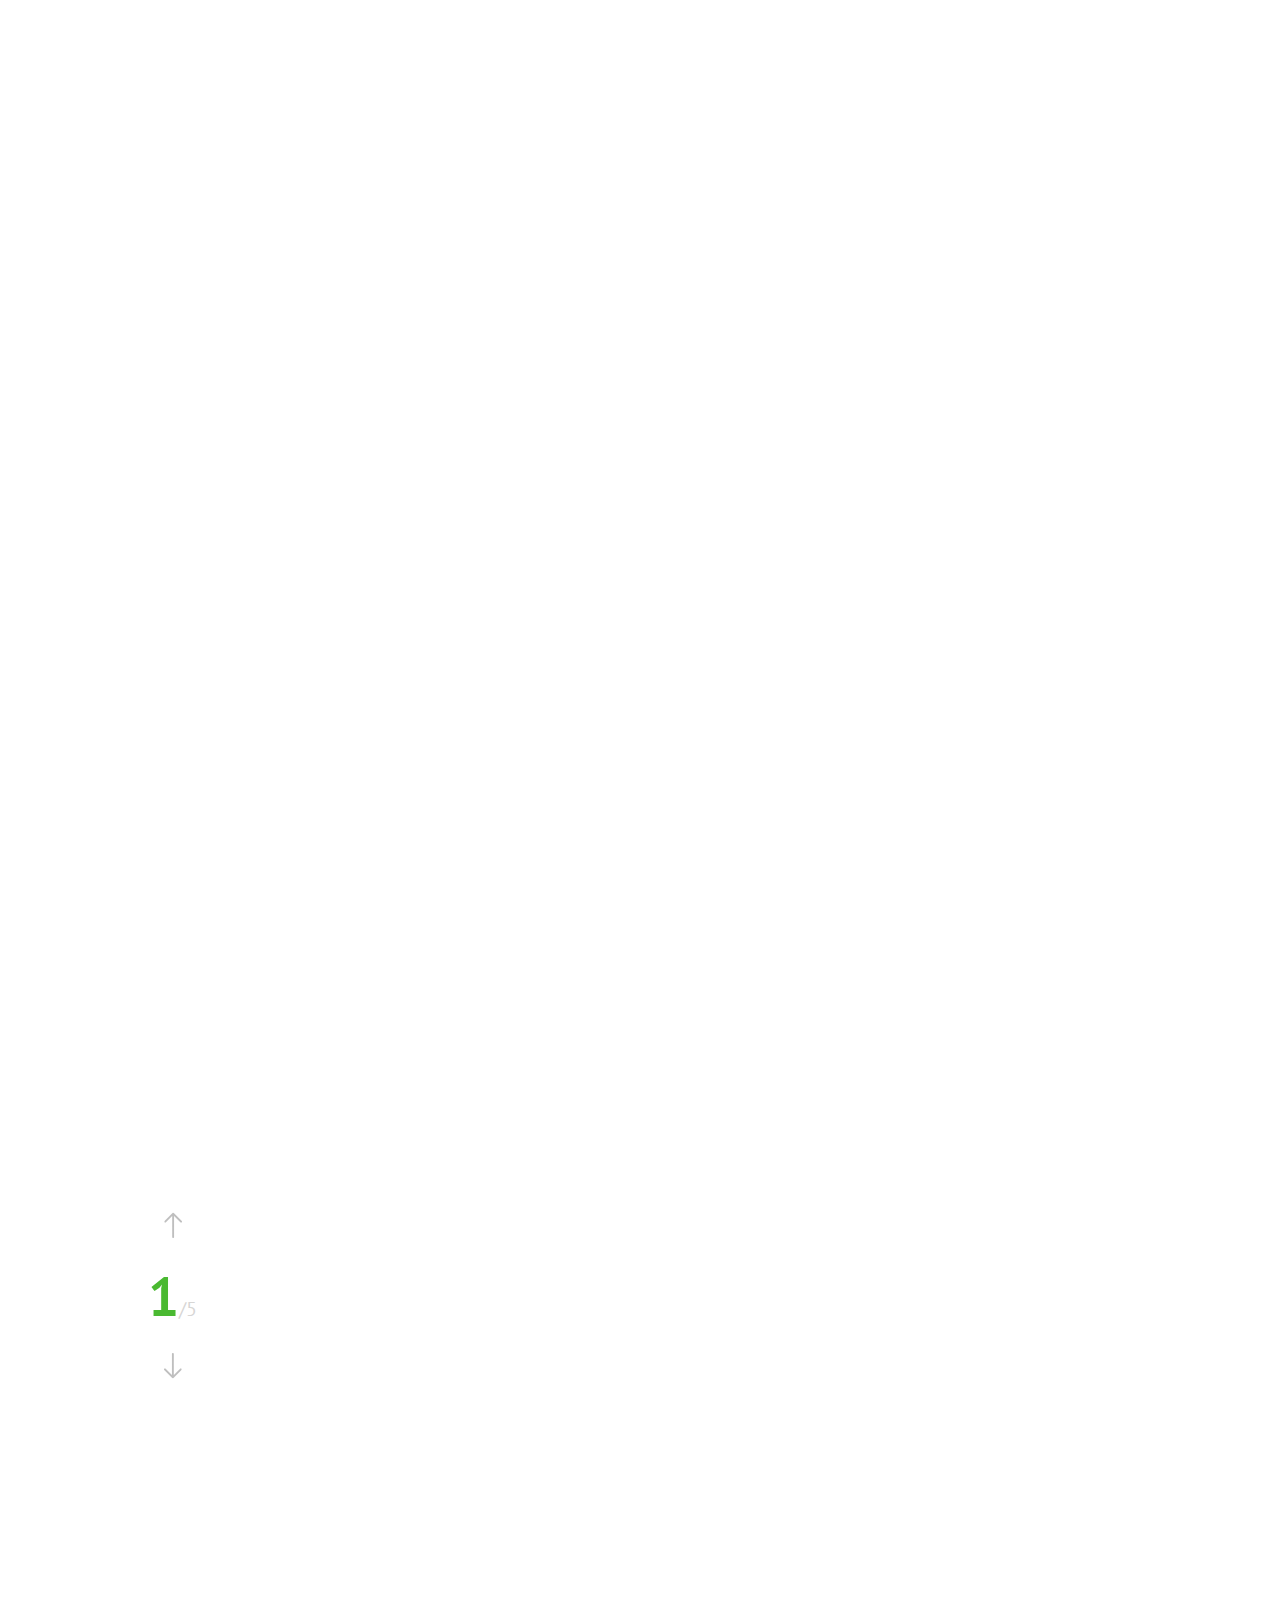
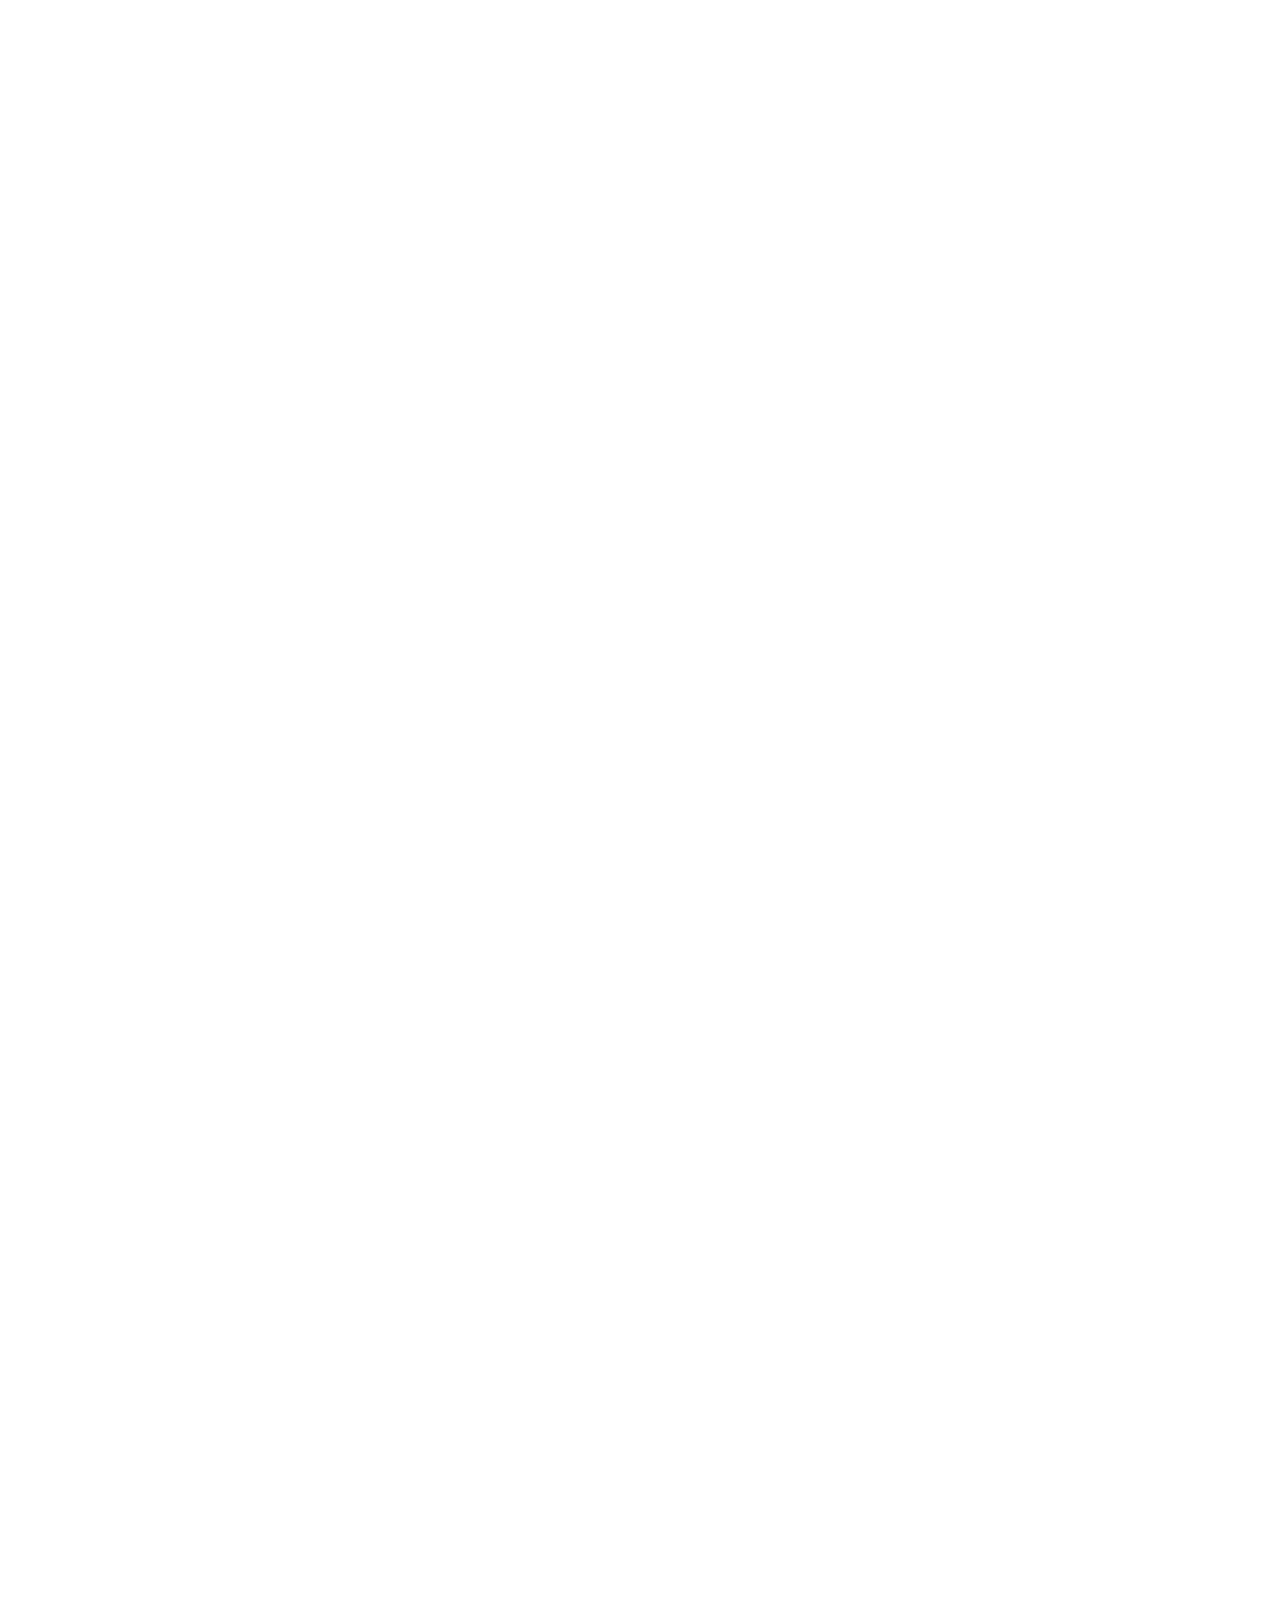
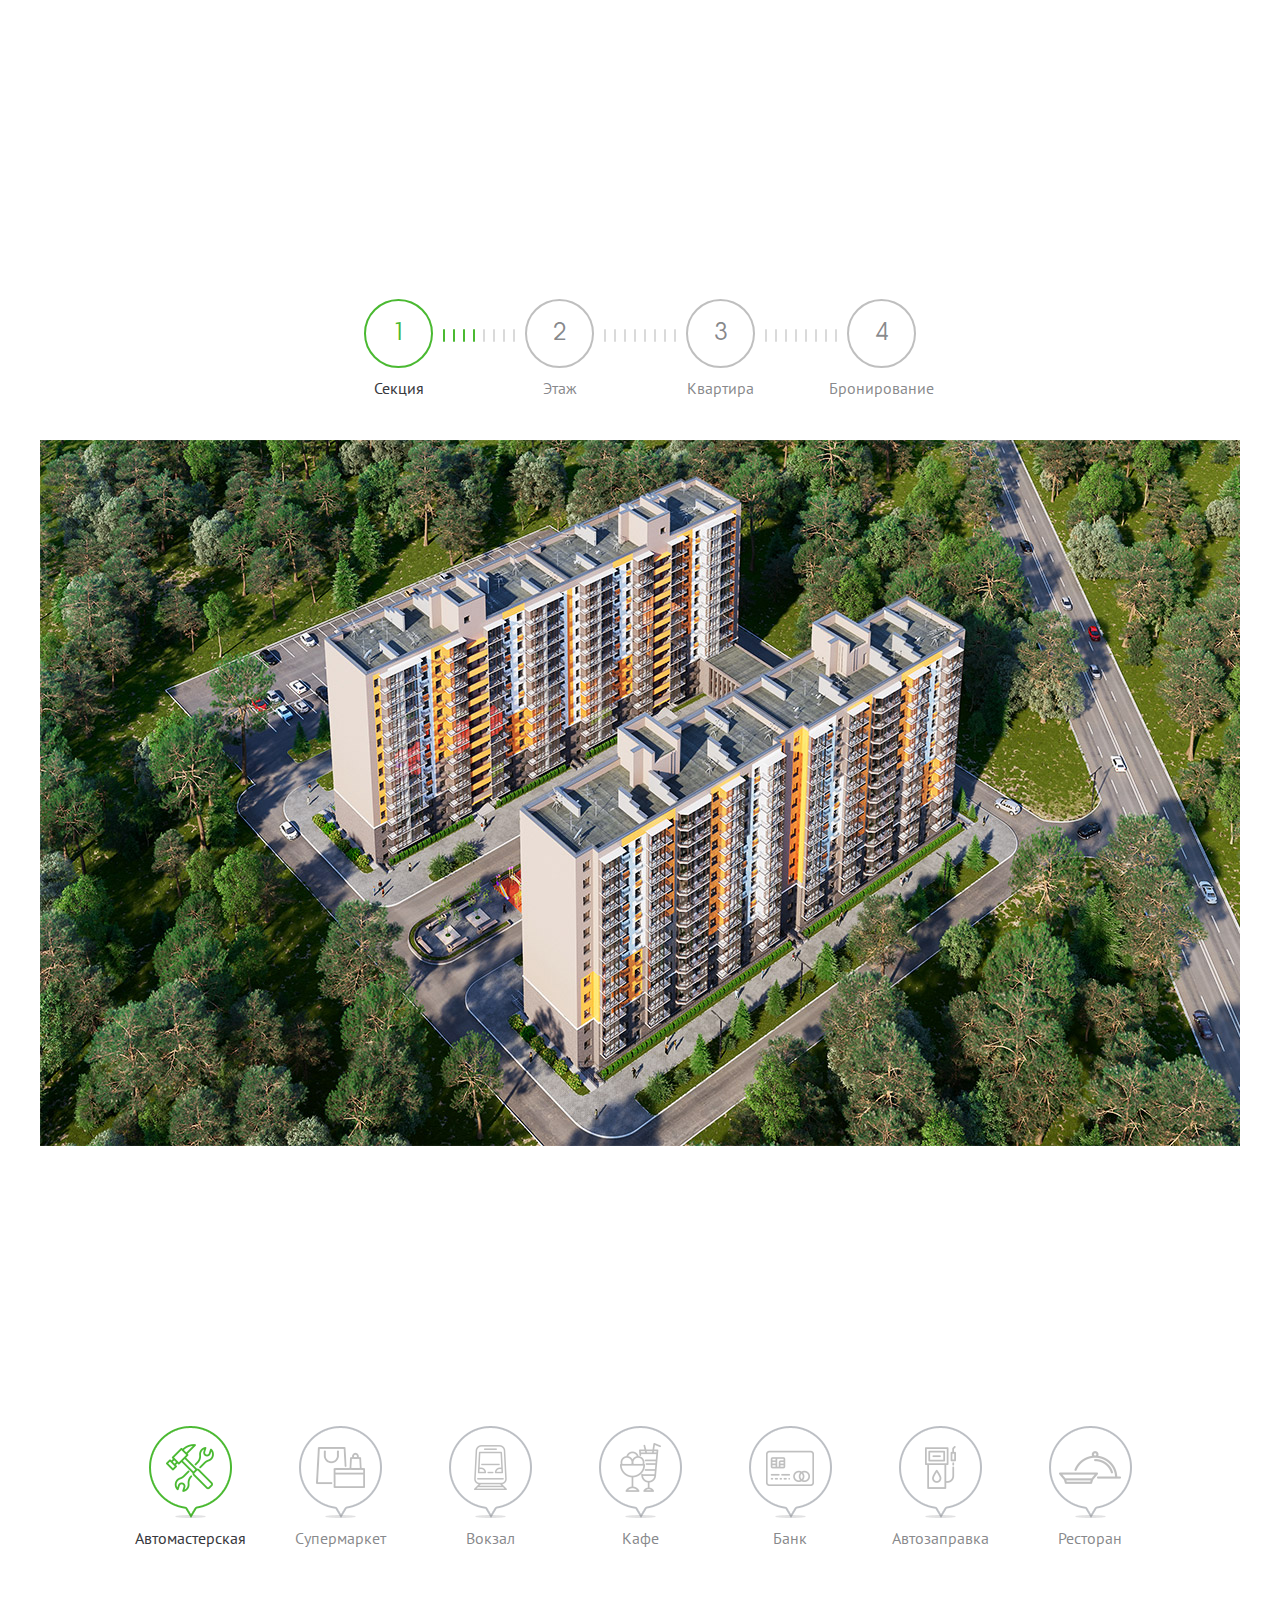
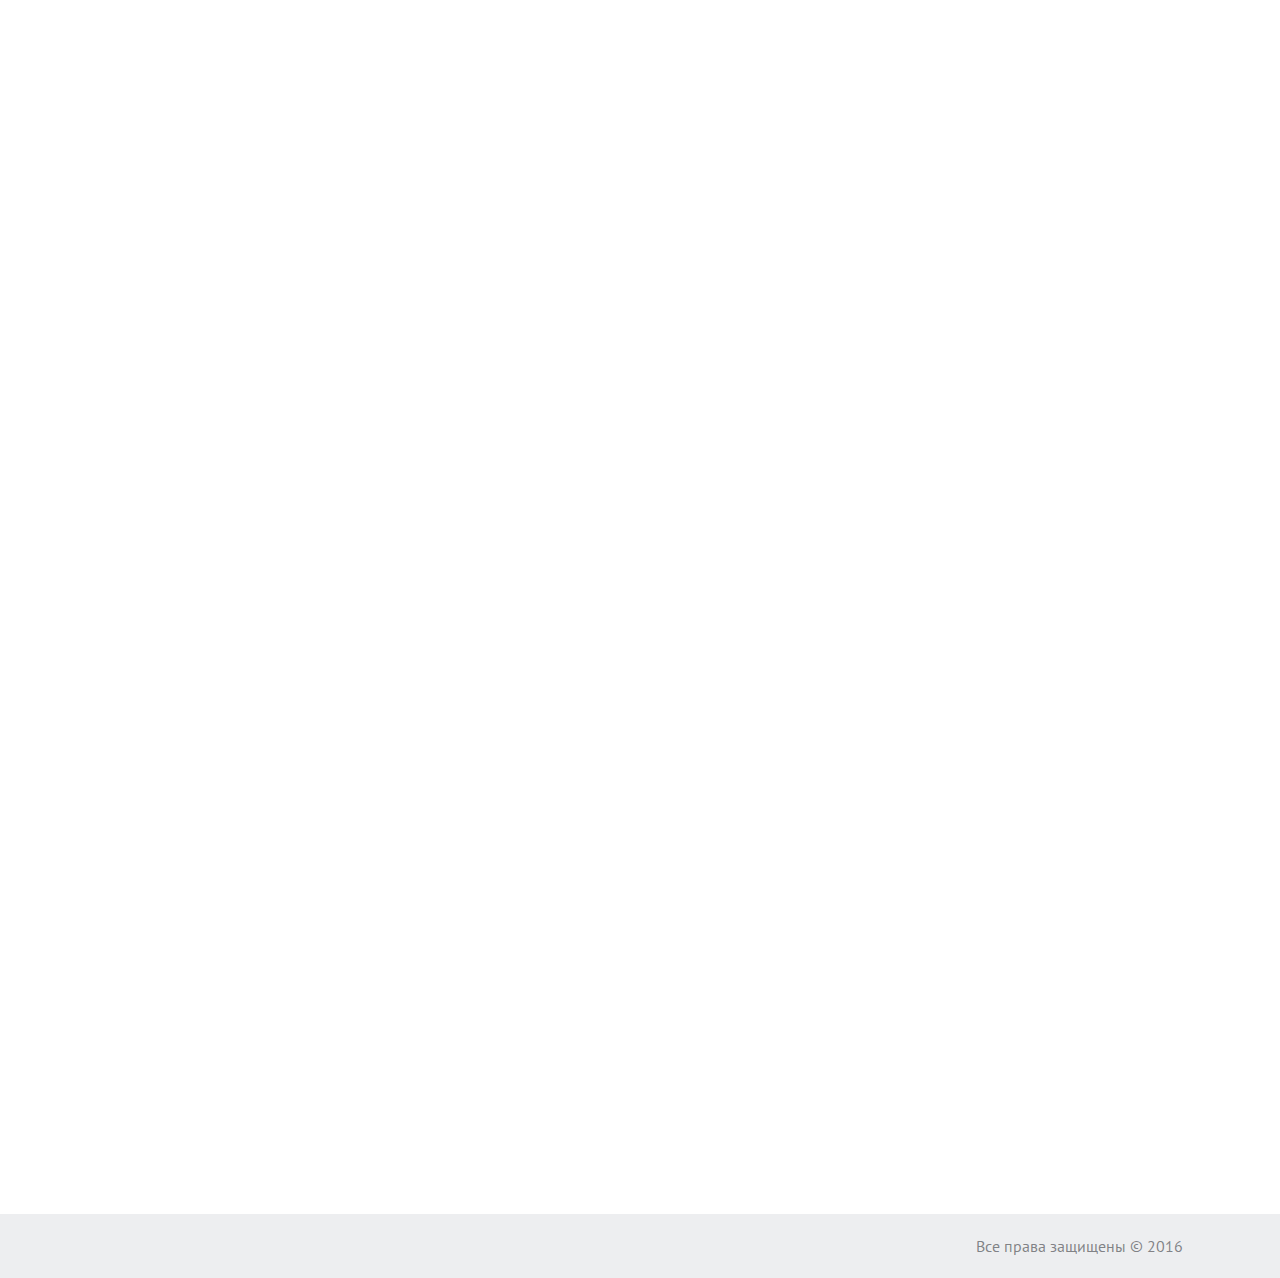
==== index.html @ 95765c66 "16.07" ====
<!DOCTYPE html>
<html xmlns="http://www.w3.org/1999/xhtml">
<head>
	<title>Eurodvir 2</title>
	<meta charset="utf-8" />
	<meta http-equiv="X-UA-Compatible" content="IE=edge">
	<meta name="viewport" content="width=device-width, initial-scale=1.0, maximum-scale=3.0, user-scalable=yes"/>
	<meta name="HandheldFriendly" content="true" />
	<meta name="SKYPE_TOOLBAR" content="SKYPE_TOOLBAR_PARSER_COMPATIBLE" />
	<meta content="telephone=no" name="format-detection">
	
	<!-- Google Font -->
	<link href='https://fonts.googleapis.com/css?family=PT+Sans:400,400italic,700,700italic&subset=latin,cyrillic' rel='stylesheet' type='text/css'>
	
	<!-- BEGIN CSS STYLES -->
	<link rel="stylesheet" href="css/style.css" type="text/css" />
	<link rel="stylesheet" href="css/swiper.css">
	<link rel="stylesheet" href="css/jquery.formstyler.css">
	<link rel="stylesheet" href="css/ie.css">
	<link rel="stylesheet" href="css/responsive.css">
	<!-- END CSS STYLES -->
		
	<!--[if lt IE 9]>
	<script src="http://css3-mediaqueries-js.googlecode.com/svn/trunk/css3-mediaqueries.js"></script>
	<script src="http://html5shim.googlecode.com/svn/trunk/html5.js"></script>
	<![endif]-->
	
	<!-- Favicon -->
	<link rel="apple-touch-icon-precomposed" sizes="57x57" href="favicon/apple-touch-icon-57x57.png" />
	<link rel="apple-touch-icon-precomposed" sizes="114x114" href="favicon/apple-touch-icon-114x114.png" />
	<link rel="apple-touch-icon-precomposed" sizes="72x72" href="favicon/apple-touch-icon-72x72.png" />
	<link rel="apple-touch-icon-precomposed" sizes="144x144" href="favicon/apple-touch-icon-144x144.png" />
	<link rel="apple-touch-icon-precomposed" sizes="60x60" href="favicon/apple-touch-icon-60x60.png" />
	<link rel="apple-touch-icon-precomposed" sizes="120x120" href="favicon/apple-touch-icon-120x120.png" />
	<link rel="apple-touch-icon-precomposed" sizes="76x76" href="favicon/apple-touch-icon-76x76.png" />
	<link rel="apple-touch-icon-precomposed" sizes="152x152" href="favicon/apple-touch-icon-152x152.png" />
	<link rel="icon" type="image/png" href="favicon/favicon-196x196.png" sizes="196x196" />
	<link rel="icon" type="image/png" href="favicon/favicon-96x96.png" sizes="96x96" />
	<link rel="icon" type="image/png" href="favicon/favicon-32x32.png" sizes="32x32" />
	<link rel="icon" type="image/png" href="favicon/favicon-16x16.png" sizes="16x16" />
	<link rel="icon" type="image/png" href="favicon/favicon-128.png" sizes="128x128" />
	<meta name="application-name" content="Европейское жилье в новом микрорайоне Чернигова"/>
	<meta name="msapplication-TileColor" content="#FFFFFF" />
	<meta name="msapplication-TileImage" content="favicon/mstile-144x144.png" />
	<meta name="msapplication-square70x70logo" content="favicon/mstile-70x70.png" />
	<meta name="msapplication-square150x150logo" content="favicon/mstile-150x150.png" />
	<meta name="msapplication-wide310x150logo" content="favicon/mstile-310x150.png" />
	<meta name="msapplication-square310x310logo" content="favicon/mstile-310x310.png" />
	
	<link rel="shortcut icon" href="favicon.ico" type="image/x-icon">
	<link rel="icon" href="favicon.ico" type="image/x-icon">
	<!-- End favicon -->
</head>

<body>
	<!-- Preload -->
	<div class="preloader">
		<div class="icon"></div>
	</div>
	
	<!-- Header -->
	<header class="header">
		<div class="wrap">
			<div class="choose-btn">
				<a href="#">eurodvir</a>
				<span class="adr">г. Чернигов, ул. Масаны, 1</span>
			</div>
			<a href="#" class="logo-center">idea<span>2</span></a>
			<div class="menu-btn">
				<span class="lt"></span>
				<span class="lm"></span>
				<span class="lb"></span>
			</div>
			<div class="bts">
				<a href="#" class="btn green choose_btn">выбрать квартиру</a>
			</div>
			<a class="tel" href="tel:0800750117"><strong><span>0-800</span>-750-117</strong>Звоните бесплатно</a>
			<div class="clr"></div>
		</div>
	</header>
	
	<!-- Wrapper -->
	<section class="wrapper">
		<!--<span class="fline-y"></span>-->
		<span class="fline-g"></span>
		<!-- Section Started -->
		<div class="started-slider">
			<div class="swiper-container">
				<div class="swiper-wrapper">
					<div class="swiper-slide">
						<div class="started-img started-img-1"></div>
					</div>
				</div>
			</div>
		</div>
		
		<!-- Section Started -->
		<div class="section started" id="s-main">
			<div class="wrap">
				<div class="htitle wow fadeIn" data-wow-duration="2s" data-wow-delay="0.1s">Европейское жилье</div>
				<div class="hsub_title wow fadeInUp" data-wow-duration="2s" data-wow-delay="0.2s">В новом микрорайоне Чернигова</div>
				<div class="bts wow fadeInUp" data-wow-duration="2s" data-wow-delay="0.3s">
					<a href="#" class="btn green choose_btn">Выбрать квартиру</a>
				</div>
			</div>
		</div>
		
		<div class="wrapper_inner">
		<!-- Section About -->
		<div class="section about f-group" id="s-about">
			<div class="wrap">
				<div class="title wow fadeInUp" data-wow-duration="2s" data-wow-delay="0.1s">О проекте</div>
				<div class="subtitle wow fadeInUp" data-wow-delay="2s" data-wow-delay="0.2s">Развитая инфраструктура в ЖК Европейский двор</div>
				<div class="about_menu wow fadeIn" data-wow-duration="2s" data-wow-delay="0.3s">
					<a href="#" class="active"><span class="icon icon_1"></span>Дизайн</a>
					<a href="#"><span class="icon icon_2"></span>Планировка</a>
					<a href="#"><span class="icon icon_3"></span>Местонахождения</a>
					<a href="#"><span class="icon icon_4"></span>Природа</a>
					<a href="#"><span class="icon icon_5"></span>Подход</a>
				</div>
				<div class="about_slider">
					<div class="swiper-container">
						<div class="swiper-wrapper">	
							<div class="swiper-slide">	
								<div class="about_item">
									<div class="image wow fadeInUp" data-wow-duration="2s" data-wow-delay="0.1s">
										<svg x="0px" y="0px" width="281px" height="178px" viewBox="-1.092 -0.597 281 178" enable-background="new -1.092 -0.597 281 178" xml:space="preserve">
											<path fill="none" stroke="#938B84" stroke-width="2" stroke-linecap="round" stroke-linejoin="round" stroke-miterlimit="10" d="
												M231.332,114.416v20.873c0,1.559-1.275,2.834-2.834,2.834H3.834c-1.559,0-2.834-1.275-2.834-2.834V3.834C1,2.275,2.275,1,3.834,1
												h224.664c1.559,0,2.834,1.275,2.834,2.834v48.944"/>
											<polyline fill="none" stroke="#938B84" stroke-width="2" stroke-linecap="round" stroke-linejoin="round" stroke-miterlimit="10" points="
												222.662,105.676 222.662,124.059 9.67,124.059 9.67,10.096 222.662,10.096 222.662,49.096 "/>
											<polyline fill="none" stroke="#938B84" stroke-width="2" stroke-linecap="round" stroke-linejoin="round" stroke-miterlimit="10" points="
												136.955,168.55 157.392,168.55 157.392,174.51 74.945,174.51 74.945,168.55 95.383,168.55 "/>
											<path fill="none" stroke="#938B84" stroke-width="2" stroke-linecap="round" stroke-linejoin="round" stroke-miterlimit="10" d="
												M9.67,53.312c74.763-32.027,100.906,41.583,172.483-17.39"/>
											<path fill="none" stroke="#938B84" stroke-width="2" stroke-linecap="round" stroke-linejoin="round" stroke-miterlimit="10" d="
												M87.247,10.513c0,0,45.914,49.667,92.878,20.523"/>
											<path fill="none" stroke="#938B84" stroke-width="2" stroke-linecap="round" stroke-linejoin="round" stroke-miterlimit="10" d="
												M9.67,116.005c67.862-60.634,119.059,1.932,174.79-75.073"/>
											<path fill="none" stroke="#938B84" stroke-width="2" stroke-linecap="round" stroke-linejoin="round" stroke-miterlimit="10" d="
												M91.31,124.06c31.603-28.747,68.957-17.795,95.433-77.9"/>
											<polyline fill="none" stroke="#938B84" stroke-width="2" stroke-linecap="round" stroke-linejoin="round" stroke-miterlimit="10" points="
												247.026,130.234 202.837,85.687 180.125,31.036 234.602,54.166 278.791,98.714 "/>
											<polyline fill="none" stroke="#938B84" stroke-width="2" stroke-linecap="round" stroke-linejoin="round" stroke-miterlimit="10" points="
												202.837,85.687 216.796,80.159 229.931,67.124 234.602,54.166 "/>
											<line fill="none" stroke="#938B84" stroke-width="2" stroke-linecap="round" stroke-linejoin="round" stroke-miterlimit="10" x1="229.931" y1="67.124" x2="273.493" y2="111.024"/>
											<line fill="none" stroke="#938B84" stroke-width="2" stroke-linecap="round" stroke-linejoin="round" stroke-miterlimit="10" x1="216.795" y1="80.159" x2="260.357" y2="124.06"/>
											<path fill="none" stroke="#938B84" stroke-width="2" stroke-linecap="round" stroke-linejoin="round" stroke-miterlimit="10" d="
												M187.447,48.66c0,0,8.366-1.816,10.248-10.165l-17.57-7.46L187.447,48.66z"/>
											<path fill="none" stroke="#938B84" stroke-width="2" stroke-linecap="round" stroke-linejoin="round" stroke-miterlimit="10" d="
												M119.369,130.909c0,1.76-1.426,3.183-3.181,3.183c-1.759,0-3.186-1.423-3.186-3.183c0-1.761,1.427-3.184,3.186-3.184
												C117.943,127.726,119.369,129.148,119.369,130.909z"/>
											<line fill="none" stroke="#938B84" stroke-width="2" stroke-linecap="round" stroke-linejoin="round" stroke-miterlimit="10" x1="9.67" y1="174.51" x2="222.663" y2="174.51"/>
											<line fill="none" stroke="#938B84" stroke-width="2" stroke-linecap="round" stroke-linejoin="round" stroke-miterlimit="10" x1="99.338" y1="141.888" x2="133.058" y2="141.888"/>
											<line fill="none" stroke="#938B84" stroke-width="2" stroke-linecap="round" stroke-linejoin="round" stroke-miterlimit="10" x1="41.803" y1="170.536" x2="74.239" y2="170.536"/>
											<line fill="none" stroke="#938B84" stroke-width="2" stroke-linecap="round" stroke-linejoin="round" stroke-miterlimit="10" x1="157.393" y1="170.536" x2="190.589" y2="170.536"/>
											<rect x="95.325" y="138.123" fill="none" stroke="#938B84" stroke-width="2" stroke-linecap="round" stroke-linejoin="round" stroke-miterlimit="10" width="41.748" height="30.428"/>
											<line fill="none" stroke="#938B84" stroke-width="2" stroke-linecap="round" stroke-linejoin="round" stroke-miterlimit="10" x1="93.148" y1="10.096" x2="93.148" y2="15.554"/>
											<line fill="none" stroke="#938B84" stroke-width="2" stroke-linecap="round" stroke-linejoin="round" stroke-miterlimit="10" x1="101.269" y1="10.096" x2="101.269" y2="22.584"/>
											<line fill="none" stroke="#938B84" stroke-width="2" stroke-linecap="round" stroke-linejoin="round" stroke-miterlimit="10" x1="109.385" y1="10.096" x2="109.385" y2="27.5"/>
											<line fill="none" stroke="#938B84" stroke-width="2" stroke-linecap="round" stroke-linejoin="round" stroke-miterlimit="10" x1="117.507" y1="10.096" x2="117.507" y2="31.607"/>
											<line fill="none" stroke="#938B84" stroke-width="2" stroke-linecap="round" stroke-linejoin="round" stroke-miterlimit="10" x1="125.628" y1="10.096" x2="125.628" y2="35.862"/>
											<line fill="none" stroke="#938B84" stroke-width="2" stroke-linecap="round" stroke-linejoin="round" stroke-miterlimit="10" x1="133.75" y1="10.096" x2="133.75" y2="38.163"/>
											<line fill="none" stroke="#938B84" stroke-width="2" stroke-linecap="round" stroke-linejoin="round" stroke-miterlimit="10" x1="141.866" y1="10.096" x2="141.866" y2="39.848"/>
											<line fill="none" stroke="#938B84" stroke-width="2" stroke-linecap="round" stroke-linejoin="round" stroke-miterlimit="10" x1="149.987" y1="10.096" x2="149.987" y2="39.848"/>
											<line fill="none" stroke="#938B84" stroke-width="2" stroke-linecap="round" stroke-linejoin="round" stroke-miterlimit="10" x1="158.109" y1="10.096" x2="158.109" y2="38.163"/>
											<line fill="none" stroke="#938B84" stroke-width="2" stroke-linecap="round" stroke-linejoin="round" stroke-miterlimit="10" x1="166.23" y1="10.096" x2="166.23" y2="35.862"/>
											<line fill="none" stroke="#938B84" stroke-width="2" stroke-linecap="round" stroke-linejoin="round" stroke-miterlimit="10" x1="174.351" y1="10.096" x2="174.351" y2="33.146"/>
											<line fill="none" stroke="#938B84" stroke-width="2" stroke-linecap="round" stroke-linejoin="round" stroke-miterlimit="10" x1="182.467" y1="10.096" x2="182.467" y2="31.56"/>
											<line fill="none" stroke="#938B84" stroke-width="2" stroke-linecap="round" stroke-linejoin="round" stroke-miterlimit="10" x1="190.588" y1="10.096" x2="190.588" y2="35.18"/>
											<line fill="none" stroke="#938B84" stroke-width="2" stroke-linecap="round" stroke-linejoin="round" stroke-miterlimit="10" x1="198.71" y1="10.096" x2="198.71" y2="38.904"/>
											<line fill="none" stroke="#938B84" stroke-width="2" stroke-linecap="round" stroke-linejoin="round" stroke-miterlimit="10" x1="206.832" y1="10.096" x2="206.832" y2="42.375"/>
											<line fill="none" stroke="#938B84" stroke-width="2" stroke-linecap="round" stroke-linejoin="round" stroke-miterlimit="10" x1="214.658" y1="10.096" x2="214.658" y2="45.903"/>
											<line fill="none" stroke="#938B84" stroke-width="2" stroke-linecap="round" stroke-linejoin="round" stroke-miterlimit="10" x1="93.148" y1="122.437" x2="93.148" y2="124.059"/>
											<line fill="none" stroke="#938B84" stroke-width="2" stroke-linecap="round" stroke-linejoin="round" stroke-miterlimit="10" x1="101.269" y1="116.793" x2="101.269" y2="124.06"/>
											<line fill="none" stroke="#938B84" stroke-width="2" stroke-linecap="round" stroke-linejoin="round" stroke-miterlimit="10" x1="109.385" y1="112.611" x2="109.385" y2="124.06"/>
											<line fill="none" stroke="#938B84" stroke-width="2" stroke-linecap="round" stroke-linejoin="round" stroke-miterlimit="10" x1="117.507" y1="107.229" x2="117.507" y2="124.059"/>
											<line fill="none" stroke="#938B84" stroke-width="2" stroke-linecap="round" stroke-linejoin="round" stroke-miterlimit="10" x1="125.628" y1="104.246" x2="125.628" y2="124.06"/>
											<line fill="none" stroke="#938B84" stroke-width="2" stroke-linecap="round" stroke-linejoin="round" stroke-miterlimit="10" x1="133.75" y1="100.051" x2="133.75" y2="124.06"/>
											<line fill="none" stroke="#938B84" stroke-width="2" stroke-linecap="round" stroke-linejoin="round" stroke-miterlimit="10" x1="141.866" y1="96.3" x2="141.866" y2="124.059"/>
											<line fill="none" stroke="#938B84" stroke-width="2" stroke-linecap="round" stroke-linejoin="round" stroke-miterlimit="10" x1="149.987" y1="91.737" x2="149.987" y2="124.059"/>
											<line fill="none" stroke="#938B84" stroke-width="2" stroke-linecap="round" stroke-linejoin="round" stroke-miterlimit="10" x1="158.109" y1="85.687" x2="158.109" y2="124.06"/>
											<line fill="none" stroke="#938B84" stroke-width="2" stroke-linecap="round" stroke-linejoin="round" stroke-miterlimit="10" x1="166.23" y1="78.942" x2="166.23" y2="124.06"/>
											<line fill="none" stroke="#938B84" stroke-width="2" stroke-linecap="round" stroke-linejoin="round" stroke-miterlimit="10" x1="174.351" y1="69.926" x2="174.351" y2="124.06"/>
											<line fill="none" stroke="#938B84" stroke-width="2" stroke-linecap="round" stroke-linejoin="round" stroke-miterlimit="10" x1="182.467" y1="56.882" x2="182.467" y2="124.06"/>
											<line fill="none" stroke="#938B84" stroke-width="2" stroke-linecap="round" stroke-linejoin="round" stroke-miterlimit="10" x1="190.588" y1="55.522" x2="190.588" y2="124.059"/>
											<line fill="none" stroke="#938B84" stroke-width="2" stroke-linecap="round" stroke-linejoin="round" stroke-miterlimit="10" x1="198.71" y1="76.643" x2="198.71" y2="124.06"/>
											<line fill="none" stroke="#938B84" stroke-width="2" stroke-linecap="round" stroke-linejoin="round" stroke-miterlimit="10" x1="206.832" y1="89.79" x2="206.832" y2="124.06"/>
											<line fill="none" stroke="#938B84" stroke-width="2" stroke-linecap="round" stroke-linejoin="round" stroke-miterlimit="10" x1="214.658" y1="98.6" x2="214.658" y2="124.059"/>
											<polyline fill="none" stroke="#938B84" stroke-width="2" stroke-linecap="round" stroke-linejoin="round" stroke-miterlimit="10" points="
												13.65,124.06 13.65,14.064 90.731,14.064 "/>
											<path fill="none" stroke="#938B84" stroke-width="2" stroke-linecap="round" stroke-linejoin="round" stroke-miterlimit="10" d="
												M229.494,174.51c0,0.785-0.637,1.423-1.426,1.423c-0.783,0-1.422-0.638-1.422-1.423s0.639-1.423,1.422-1.423
												C228.857,173.087,229.494,173.725,229.494,174.51z"/>
											<circle fill="none" stroke="#938B84" stroke-width="2" stroke-linecap="round" stroke-linejoin="round" stroke-miterlimit="10" cx="4.264" cy="174.51" r="1.421"/>
										</svg>
									</div>
									<div class="desc wow fadeInUp" data-wow-duration="2s" data-wow-delay="0.1s">
										<h3>Дизайн</h3>
										<p>Мы предлагаем вам стать частью нашей агентской команды и делать жизнь своих клиентов комфортнее и лучше: новый взгляд, новые идеи, новые технологии — это основа smart-подхода, который позволяет создавать невероятно удобное и функциональное жилье, учитывающее потребности и образ жизни современного человека.</p>
										<div class="bts">
											<a href="#" class="btn">Посмотреть дизайн</a>
										</div>
									</div>
								</div>
							</div>
							<div class="swiper-slide">	
								<div class="about_item">
									<div class="image wow fadeInUp" data-wow-duration="2s" data-wow-delay="0.1s">
										<svg x="0px" y="0px" width="285px" height="203px" viewBox="-0.821 -0.626 285 203" enable-background="new -0.821 -0.626 285 203" xml:space="preserve">
											<circle fill="none" stroke="#938B84" stroke-width="2" stroke-linecap="round" stroke-linejoin="round" stroke-miterlimit="10" cx="281.655" cy="195.48" r="1.424"/>
											<circle fill="none" stroke="#938B84" stroke-width="2" stroke-linecap="round" stroke-linejoin="round" stroke-miterlimit="10" cx="2.421" cy="195.48" r="1.421"/>
											<polygon fill="none" stroke="#938B84" stroke-width="2" stroke-linecap="round" stroke-linejoin="round" stroke-miterlimit="10" points="
												245.85,195.48 113.341,195.48 245.85,1 "/>
											<polygon fill="none" stroke="#938B84" stroke-width="2" stroke-linecap="round" stroke-linejoin="round" stroke-miterlimit="10" points="
												217.374,160.864 170.935,160.864 217.374,92.706 "/>
											<line fill="none" stroke="#938B84" stroke-width="2" stroke-linecap="round" stroke-linejoin="round" stroke-miterlimit="10" x1="127.78" y1="175.482" x2="139.91" y2="183.747"/>
											<line fill="none" stroke="#938B84" stroke-width="2" stroke-linecap="round" stroke-linejoin="round" stroke-miterlimit="10" x1="141.738" y1="155.002" x2="153.863" y2="163.268"/>
											<line fill="none" stroke="#938B84" stroke-width="2" stroke-linecap="round" stroke-linejoin="round" stroke-miterlimit="10" x1="155.687" y1="134.525" x2="167.818" y2="142.791"/>
											<line fill="none" stroke="#938B84" stroke-width="2" stroke-linecap="round" stroke-linejoin="round" stroke-miterlimit="10" x1="169.642" y1="114.046" x2="181.767" y2="122.311"/>
											<line fill="none" stroke="#938B84" stroke-width="2" stroke-linecap="round" stroke-linejoin="round" stroke-miterlimit="10" x1="183.595" y1="93.568" x2="195.726" y2="101.833"/>
											<line fill="none" stroke="#938B84" stroke-width="2" stroke-linecap="round" stroke-linejoin="round" stroke-miterlimit="10" x1="197.548" y1="73.089" x2="209.675" y2="81.353"/>
											<line fill="none" stroke="#938B84" stroke-width="2" stroke-linecap="round" stroke-linejoin="round" stroke-miterlimit="10" x1="211.502" y1="52.611" x2="223.634" y2="60.876"/>
											<line fill="none" stroke="#938B84" stroke-width="2" stroke-linecap="round" stroke-linejoin="round" stroke-miterlimit="10" x1="225.456" y1="32.131" x2="237.582" y2="40.397"/>
											<polygon fill="none" stroke="#938B84" stroke-width="2" stroke-linecap="round" stroke-linejoin="round" stroke-miterlimit="10" points="
												238.258,1 43.778,1 43.778,195.48 106.558,195.48 "/>
											<polyline fill="none" stroke="#938B84" stroke-width="2" stroke-linecap="round" stroke-linejoin="round" stroke-miterlimit="10" points="
												51.561,89.202 51.561,9.312 232.871,9.312 "/>
											<polyline fill="none" stroke="#938B84" stroke-width="2" stroke-linecap="round" stroke-linejoin="round" stroke-miterlimit="10" points="
												111.473,187.325 51.562,187.325 51.562,97.702 "/>
											<polyline fill="none" stroke="#938B84" stroke-width="2" stroke-linecap="round" stroke-linejoin="round" stroke-miterlimit="10" points="
												51.561,89.771 116.492,89.771 116.492,97.7 51.561,97.7 "/>
											<polyline fill="none" stroke="#938B84" stroke-width="2" stroke-linecap="round" stroke-linejoin="round" stroke-miterlimit="10" points="
												172.817,97.7 152.251,97.7 152.251,89.771 178.125,89.771 "/>
											<rect x="51.561" y="9.313" fill="none" stroke="#938B84" stroke-width="2" stroke-linecap="round" stroke-linejoin="round" stroke-miterlimit="10" width="83.394" height="29.329"/>
											<rect x="51.561" y="65.242" fill="none" stroke="#938B84" stroke-width="2" stroke-linecap="round" stroke-linejoin="round" stroke-miterlimit="10" width="24.467" height="23.959"/>
											<path fill="none" stroke="#938B84" stroke-width="2" stroke-linecap="round" stroke-linejoin="round" stroke-miterlimit="10" d="
												M130.485,160.364h-39.94c-9.704,0-17.571-7.868-17.571-17.574c0-9.707,7.867-17.574,17.571-17.574h44.13
												c6.039,0,11.366,3.045,14.528,7.683"/>
											<path fill="none" stroke="#938B84" stroke-width="2" stroke-linecap="round" stroke-linejoin="round" stroke-miterlimit="10" d="
												M130.485,160.364h-39.94c-9.704,0-17.571-7.868-17.571-17.574c0-9.707,7.867-17.574,17.571-17.574h44.13
												c6.039,0,11.366,3.045,14.528,7.683"/>
											<polyline fill="none" stroke="#938B84" stroke-width="2" stroke-linecap="round" stroke-linejoin="round" stroke-miterlimit="10" points="
												178.125,89.771 161.123,89.771 161.123,59.601 198.067,59.601 "/>
											<circle fill="none" stroke="#938B84" stroke-width="2" stroke-linecap="round" stroke-linejoin="round" stroke-miterlimit="10" cx="146.176" cy="20.627" r="6.977"/>
											<line fill="none" stroke="#938B84" stroke-width="2" stroke-linecap="round" stroke-linejoin="round" stroke-miterlimit="10" x1="93.202" y1="118.568" x2="106.376" y2="118.568"/>
											<line fill="none" stroke="#938B84" stroke-width="2" stroke-linecap="round" stroke-linejoin="round" stroke-miterlimit="10" x1="66.931" y1="136.203" x2="66.931" y2="149.376"/>
											<line fill="none" stroke="#938B84" stroke-width="2" stroke-linecap="round" stroke-linejoin="round" stroke-miterlimit="10" x1="47.669" y1="129.4" x2="47.669" y2="160.364"/>
											<line fill="none" stroke="#938B84" stroke-width="2" stroke-linecap="round" stroke-linejoin="round" stroke-miterlimit="10" x1="47.669" y1="34.459" x2="47.669" y2="64.74"/>
											<line fill="none" stroke="#938B84" stroke-width="2" stroke-linecap="round" stroke-linejoin="round" stroke-miterlimit="10" x1="209.237" y1="5.105" x2="173.802" y2="5.105"/>
											<line fill="none" stroke="#938B84" stroke-width="2" stroke-linecap="round" stroke-linejoin="round" stroke-miterlimit="10" x1="118.688" y1="118.568" x2="131.862" y2="118.568"/>
											<line fill="none" stroke="#938B84" stroke-width="2" stroke-linecap="round" stroke-linejoin="round" stroke-miterlimit="10" x1="93.261" y1="167.011" x2="106.435" y2="167.011"/>
											<line fill="none" stroke="#938B84" stroke-width="2" stroke-linecap="round" stroke-linejoin="round" stroke-miterlimit="10" x1="118.688" y1="167.011" x2="125.956" y2="167.011"/>
											<line fill="none" stroke="#938B84" stroke-width="2" stroke-linecap="round" stroke-linejoin="round" stroke-miterlimit="10" x1="51.561" y1="10.253" x2="134.955" y2="38.642"/>
											<line fill="none" stroke="#938B84" stroke-width="2" stroke-linecap="round" stroke-linejoin="round" stroke-miterlimit="10" x1="51.561" y1="38.642" x2="134.955" y2="9.313"/>
											<line fill="none" stroke="#938B84" stroke-width="2" stroke-linecap="round" stroke-linejoin="round" stroke-miterlimit="10" x1="52.502" y1="65.242" x2="76.028" y2="88.36"/>
											<line fill="none" stroke="#938B84" stroke-width="2" stroke-linecap="round" stroke-linejoin="round" stroke-miterlimit="10" x1="51.561" y1="89.201" x2="76.028" y2="65.242"/>
											<line fill="none" stroke="#938B84" stroke-width="2" stroke-linecap="round" stroke-linejoin="round" stroke-miterlimit="10" x1="161.122" y1="59.6" x2="188.555" y2="74.095"/>
											<line fill="none" stroke="#938B84" stroke-width="2" stroke-linecap="round" stroke-linejoin="round" stroke-miterlimit="10" x1="161.122" y1="89.771" x2="188.555" y2="74.096"/>
											<line fill="none" stroke="#938B84" stroke-width="2" stroke-linecap="round" stroke-linejoin="round" stroke-miterlimit="10" x1="43.778" y1="129.4" x2="51.561" y2="129.4"/>
											<line fill="none" stroke="#938B84" stroke-width="2" stroke-linecap="round" stroke-linejoin="round" stroke-miterlimit="10" x1="43.778" y1="160.364" x2="51.561" y2="160.364"/>
											<line fill="none" stroke="#938B84" stroke-width="2" stroke-linecap="round" stroke-linejoin="round" stroke-miterlimit="10" x1="43.778" y1="34.459" x2="51.561" y2="34.459"/>
											<line fill="none" stroke="#938B84" stroke-width="2" stroke-linecap="round" stroke-linejoin="round" stroke-miterlimit="10" x1="43.778" y1="65.242" x2="51.561" y2="65.242"/>
											<line fill="none" stroke="#938B84" stroke-width="2" stroke-linecap="round" stroke-linejoin="round" stroke-miterlimit="10" x1="174.106" y1="1" x2="174.106" y2="9.208"/>
											<line fill="none" stroke="#938B84" stroke-width="2" stroke-linecap="round" stroke-linejoin="round" stroke-miterlimit="10" x1="209.237" y1="1" x2="209.237" y2="9.312"/>
											<rect x="95.476" y="118.569" fill="none" stroke="#938B84" stroke-width="2" stroke-linecap="round" stroke-linejoin="round" stroke-miterlimit="10" width="8.626" height="6.646"/>
											<rect x="120.963" y="118.569" fill="none" stroke="#938B84" stroke-width="2" stroke-linecap="round" stroke-linejoin="round" stroke-miterlimit="10" width="8.626" height="6.646"/>
											<rect x="95.476" y="160.365" fill="none" stroke="#938B84" stroke-width="2" stroke-linecap="round" stroke-linejoin="round" stroke-miterlimit="10" width="8.626" height="6.646"/>
											<polyline fill="none" stroke="#938B84" stroke-width="2" stroke-linecap="round" stroke-linejoin="round" stroke-miterlimit="10" points="
												73.479,147.103 66.931,147.103 66.931,138.477 73.479,138.477 "/>
											<line fill="none" stroke="#938B84" stroke-width="2" stroke-linecap="round" stroke-linejoin="round" stroke-miterlimit="10" x1="120.962" y1="167.011" x2="120.962" y2="160.365"/>
											<line fill="none" stroke="#938B84" stroke-width="2" stroke-linecap="round" stroke-linejoin="round" stroke-miterlimit="10" x1="80.576" y1="85.066" x2="111.473" y2="85.066"/>
											<polyline fill="none" stroke="#938B84" stroke-width="2" stroke-linecap="round" stroke-linejoin="round" stroke-miterlimit="10" points="
												179.595,156.427 212.948,156.427 212.948,106.919 "/>
											<line fill="none" stroke="#938B84" stroke-width="2" stroke-linecap="round" stroke-linejoin="round" stroke-miterlimit="10" x1="10.028" y1="195.48" x2="43.778" y2="195.48"/>
											<line fill="none" stroke="#938B84" stroke-width="2" stroke-linecap="round" stroke-linejoin="round" stroke-miterlimit="10" x1="240.831" y1="195.48" x2="274.581" y2="195.48"/>
											<line fill="none" stroke="#938B84" stroke-width="2" stroke-linecap="round" stroke-linejoin="round" stroke-miterlimit="10" x1="245.85" y1="191.088" x2="264.862" y2="191.088"/>
											<line fill="none" stroke="#938B84" stroke-width="2" stroke-linecap="round" stroke-linejoin="round" stroke-miterlimit="10" x1="24.771" y1="191.088" x2="43.778" y2="191.088"/>
											<line fill="none" stroke="#938B84" stroke-width="2" stroke-linecap="round" stroke-linejoin="round" stroke-miterlimit="10" x1="43.778" y1="200.499" x2="245.851" y2="200.499"/>
										</svg>
									</div>
									<div class="desc wow fadeInUp" data-wow-duration="2s" data-wow-delay="0.1s">
										<h3>Планировка</h3>
										<p>Мы предлагаем вам стать частью нашей агентской команды и делать жизнь своих клиентов комфортнее и лучше: новый взгляд, новые идеи, новые технологии — это основа smart-подхода, который позволяет создавать невероятно удобное и функциональное жилье, учитывающее потребности и образ жизни современного человека.</p>
										<div class="bts">
											<a href="#" class="btn">Посмотреть планировки</a>
										</div>
									</div>
								</div>
							</div>
							<div class="swiper-slide">	
								<div class="about_item">
									<div class="image wow fadeInUp" data-wow-duration="2s" data-wow-delay="0.1s">
										<svg x="0px" y="0px" width="147px" height="278px" viewBox="-0.611 -0.506 147 278" enable-background="new -0.611 -0.506 147 278" xml:space="preserve">
											<circle fill="none" stroke="#938B84" stroke-width="2" stroke-linecap="round" stroke-linejoin="round" stroke-miterlimit="10" cx="134.785" cy="270.395" r="1.423"/>
											<circle fill="none" stroke="#938B84" stroke-width="2" stroke-linecap="round" stroke-linejoin="round" stroke-miterlimit="10" cx="19.521" cy="270.395" r="1.423"/>
											<line fill="none" stroke="#938B84" stroke-width="2" stroke-linecap="round" stroke-linejoin="round" stroke-miterlimit="10" x1="26.023" y1="270.395" x2="128.282" y2="270.395"/>
											<line fill="none" stroke="#938B84" stroke-width="2" stroke-linecap="round" stroke-linejoin="round" stroke-miterlimit="10" x1="49.25" y1="275.619" x2="105.055" y2="275.619"/>
											<path fill="none" stroke="#938B84" stroke-width="2" stroke-linecap="round" stroke-linejoin="round" stroke-miterlimit="10" d="
												M135.953,54.504c1.936,4.58,3.007,9.616,3.007,14.901c0,38.833-38.281,77.468-38.281,77.468s-38.277-39.625-38.277-77.468
												c0-21.141,17.139-38.278,38.277-38.278c9.827,0,18.786,3.701,25.565,9.784"/>
											<path fill="none" stroke="#938B84" stroke-width="2" stroke-linecap="round" stroke-linejoin="round" stroke-miterlimit="10" d="
												M106.182,140.786c-3.313,3.87-5.504,6.087-5.504,6.087s-2.162-2.244-5.44-6.141c-1.654,1.494-2.715,3.633-2.715,6.037
												c0,4.506,3.651,8.156,8.155,8.156s8.155-3.65,8.155-8.156C108.833,144.396,107.802,142.277,106.182,140.786z"/>
											<path fill="none" stroke="#938B84" stroke-width="2" stroke-linecap="round" stroke-linejoin="round" stroke-miterlimit="10" d="
												M133.144,100.354c1.983,3.146,5.231,8.934,6.724,12.472c14.771,35.013-1.636,75.371-36.65,90.142
												c-35.015,14.77-75.37-1.642-90.143-36.656c-14.767-35.012,1.64-75.37,36.654-90.139c4.629-1.953,8.271-2.985,12.241-3.876"/>
											<line fill="none" stroke="#938B84" stroke-width="2" stroke-linecap="round" stroke-linejoin="round" stroke-miterlimit="10" x1="49.728" y1="76.173" x2="103.198" y2="202.929"/>
											<line fill="none" stroke="#938B84" stroke-width="2" stroke-linecap="round" stroke-linejoin="round" stroke-miterlimit="10" x1="89.827" y1="134.35" x2="13.116" y2="166.297"/>
											<path fill="none" stroke="#938B84" stroke-width="2" stroke-linecap="round" stroke-linejoin="round" stroke-miterlimit="10" d="
												M116.303,129.145c0.135,0.408,1.934,6.02,2.066,6.427c10.158,31.616,3.708,59.417-15.16,67.375
												c-20.771,8.762-49.573-12.512-64.34-47.515c-14.765-35.004-9.901-70.479,10.868-79.239c4.463-1.881,7.313-2.096,12.23-1.879"/>
											<path fill="none" stroke="#938B84" stroke-width="2" stroke-linecap="round" stroke-linejoin="round" stroke-miterlimit="10" d="
												M44.854,200.438c8.374-10.799,24.386-22.27,44.355-30.694c20.132-8.491,39.675-11.943,53.27-10.312"/>
											<path fill="none" stroke="#938B84" stroke-width="2" stroke-linecap="round" stroke-linejoin="round" stroke-miterlimit="10" d="
												M71.795,105.907c-2.909,1.448-4.609,2.188-7.727,3.503c-20.131,8.493-39.675,11.943-53.267,10.309"/>
											<polyline fill="none" stroke="#938B84" stroke-width="2" stroke-linecap="round" stroke-linejoin="round" stroke-miterlimit="10" points="
												79.892,216.164 79.892,262.406 74.413,262.406 74.413,216.164 "/>
											<path fill="none" stroke="#938B84" stroke-width="2" stroke-linecap="round" stroke-linejoin="round" stroke-miterlimit="10" d="
												M108.871,137.578c2.575,2.27,4.2,5.592,4.2,9.295c0,6.844-5.548,12.39-12.39,12.39c-6.843,0-12.391-5.546-12.391-12.39
												c0-3.746,1.661-7.104,4.288-9.375"/>
											<path fill="none" stroke="#938B84" stroke-width="2" stroke-linecap="round" stroke-linejoin="round" stroke-miterlimit="10" d="
												M105.597,209.854c-38.69,15.918-82.96-2.544-98.879-41.232c-15.92-38.69,2.543-82.96,41.233-98.879"/>
											<path fill="none" stroke="#938B84" stroke-width="2" stroke-linecap="round" stroke-linejoin="round" stroke-miterlimit="10" d="
												M105.055,266.4c0,2.206-1.789,3.994-3.994,3.994H53.245c-2.205,0-3.994-1.788-3.994-3.994s1.789-3.994,3.994-3.994h47.816
												C103.266,262.406,105.055,264.194,105.055,266.4z"/>
											<polygon fill="none" stroke="#938B84" stroke-width="2" stroke-linecap="round" stroke-linejoin="round" stroke-miterlimit="10" points="
												77.709,59.25 100.142,83.415 107.935,83.415 141.111,40.752 136.719,36.388 105.442,66.899 93.665,47.103 "/>
											<line fill="none" stroke="#938B84" stroke-width="2" stroke-linecap="round" stroke-linejoin="round" stroke-miterlimit="10" x1="54.117" y1="72.298" x2="134.629" y2="126.519"/>
											<line fill="none" stroke="#938B84" stroke-width="2" stroke-linecap="round" stroke-linejoin="round" stroke-miterlimit="10" x1="54.117" y1="66.813" x2="134.629" y2="121.034"/>
											<line fill="none" stroke="#938B84" stroke-width="2" stroke-linecap="round" stroke-linejoin="round" stroke-miterlimit="10" x1="54.117" y1="61.329" x2="134.629" y2="115.55"/>
											<line fill="none" stroke="#938B84" stroke-width="2" stroke-linecap="round" stroke-linejoin="round" stroke-miterlimit="10" x1="54.117" y1="55.844" x2="134.629" y2="110.065"/>
											<line fill="none" stroke="#938B84" stroke-width="2" stroke-linecap="round" stroke-linejoin="round" stroke-miterlimit="10" x1="54.117" y1="50.36" x2="134.629" y2="104.581"/>
											<line fill="none" stroke="#938B84" stroke-width="2" stroke-linecap="round" stroke-linejoin="round" stroke-miterlimit="10" x1="54.117" y1="44.875" x2="134.629" y2="99.097"/>
											<line fill="none" stroke="#938B84" stroke-width="2" stroke-linecap="round" stroke-linejoin="round" stroke-miterlimit="10" x1="54.117" y1="39.391" x2="134.629" y2="93.612"/>
											<line fill="none" stroke="#938B84" stroke-width="2" stroke-linecap="round" stroke-linejoin="round" stroke-miterlimit="10" x1="54.117" y1="33.907" x2="134.629" y2="88.127"/>
											<line fill="none" stroke="#938B84" stroke-width="2" stroke-linecap="round" stroke-linejoin="round" stroke-miterlimit="10" x1="54.117" y1="28.422" x2="134.629" y2="82.643"/>
											<line fill="none" stroke="#938B84" stroke-width="2" stroke-linecap="round" stroke-linejoin="round" stroke-miterlimit="10" x1="54.117" y1="22.938" x2="134.629" y2="77.159"/>
											<line fill="none" stroke="#938B84" stroke-width="2" stroke-linecap="round" stroke-linejoin="round" stroke-miterlimit="10" x1="54.117" y1="17.453" x2="134.629" y2="71.674"/>
											<line fill="none" stroke="#938B84" stroke-width="2" stroke-linecap="round" stroke-linejoin="round" stroke-miterlimit="10" x1="54.117" y1="11.969" x2="134.629" y2="66.19"/>
											<line fill="none" stroke="#938B84" stroke-width="2" stroke-linecap="round" stroke-linejoin="round" stroke-miterlimit="10" x1="54.117" y1="6.484" x2="134.629" y2="60.706"/>
											<line fill="none" stroke="#938B84" stroke-width="2" stroke-linecap="round" stroke-linejoin="round" stroke-miterlimit="10" x1="54.117" y1="1" x2="134.629" y2="55.221"/>
											<path fill="none" d="M72.023,69.405c0,15.826,12.829,28.655,28.653,28.655c15.826,0,28.658-12.829,28.658-28.655
												c0-3.819-0.764-7.456-2.118-10.788l-19.284,24.798h-7.793L77.707,59.25l15.956-12.147l11.777,19.796l16.77-16.359
												c-5.254-5.988-12.941-9.789-21.533-9.789C84.852,40.751,72.023,53.58,72.023,69.405"/>
											<path fill="none" stroke="#938B84" stroke-width="2" stroke-linecap="round" stroke-linejoin="round" stroke-miterlimit="10" d="
												M107.932,83.415h-7.793L77.707,59.25l15.956-12.147l11.777,19.796l16.77-16.359c-5.254-5.988-12.941-9.789-21.533-9.789
												c-15.824,0-28.653,12.829-28.653,28.654c0,15.826,12.829,28.655,28.653,28.655c15.826,0,28.656-12.829,28.656-28.655
												c0-3.819-0.762-7.456-2.116-10.788L107.932,83.415z"/>
											<path fill="none" stroke="#938B84" stroke-width="2" stroke-linecap="round" stroke-linejoin="round" stroke-miterlimit="10" d="
												M127.38,58.986c1.45,3.428,1.952,6.464,1.952,10.42c0,15.825-12.828,28.654-28.654,28.654S72.023,85.231,72.023,69.406
												c0-15.826,12.829-28.655,28.655-28.655c8.595,0,16.304,3.784,21.556,9.777"/>
										</svg>
									</div>
									<div class="desc wow fadeInUp" data-wow-duration="2s" data-wow-delay="0.1s">
										<h3>Местонахождения</h3>
										<p>Мы предлагаем вам стать частью нашей агентской команды и делать жизнь своих клиентов комфортнее и лучше: новый взгляд, новые идеи, новые технологии — это основа smart-подхода, который позволяет создавать невероятно удобное и функциональное жилье, учитывающее потребности и образ жизни современного человека.</p>
										<div class="bts">
											<a href="#" class="btn">Посмотреть планировки</a>
										</div>
									</div>
								</div>
							</div>
							<div class="swiper-slide">	
								<div class="about_item">
									<div class="image wow fadeInUp" data-wow-duration="2s" data-wow-delay="0.1s">
										<svg x="0px" y="0px" width="256px" height="218px" viewBox="-0.545 -1.002 256 218" enable-background="new -0.545 -1.002 256 218" xml:space="preserve">
											<path fill="none" stroke="#938B84" stroke-width="2" stroke-linecap="round" stroke-linejoin="round" stroke-miterlimit="10" d="
												M90.349,163.435c0,0-62.735-25.094-62.735-138.018"/>
											<path fill="none" stroke="#938B84" stroke-width="2" stroke-linecap="round" stroke-linejoin="round" stroke-miterlimit="10" d="
												M27.613,25.417c-1.584,6.099-2.737,14.478-5.375,20.494c-0.734,1.676-4.452,1.879-5.227,3.555
												c-1.672,3.615-0.576,11.21-2.301,14.847c-1.243,2.615-4.196-0.135-5.384,2.504C7.266,71.395,9.437,81.787,7.81,86.479
												c-0.973,2.808-4.453,1.261-5.168,4.125c-1.686,6.736,4.318,19.244,4.749,26.406c0.188,3.127-7.064-0.169-6.34,3.06
												c0.402,1.791,0.892,3.598,1.478,5.422c9.301,28.928,44.441,40.87,68.578,24.603c17.434-11.749,32.774-39.228,13.194-67.494
												c-1.422-2.05-4.946,0.656-6.747-1.397c-4.553-5.193-7.139-14.186-11.488-17.792c-1.206-0.999-3.75,0.91-4.929,0
												c-3.975-3.075-6.439-8.546-10-10.97c-1.14-0.777-3.868,0.739-4.953-0.009c-3.47-2.389-5.031-6.948-7.81-9.428
												c-0.849-0.756-2.397,0.796-3.169-0.004C31.304,38.952,29.145,31.901,27.613,25.417z"/>
											<path fill="none" stroke="#938B84" stroke-width="2" stroke-linecap="round" stroke-linejoin="round" stroke-miterlimit="10" d="
												M1.053,120.072c28.602,22.66,55.734,13.752,55.734,13.752s26.592-13.797,27.516-51.222"/>
											<path fill="none" stroke="#938B84" stroke-width="2" stroke-linecap="round" stroke-linejoin="round" stroke-miterlimit="10" d="
												M2.642,90.604c13.846,15.695,39.022,15.653,39.022,15.653s22.796-6.422,24.396-42.847"/>
											<path fill="none" stroke="#938B84" stroke-width="2" stroke-linecap="round" stroke-linejoin="round" stroke-miterlimit="10" d="
												M10.005,67.335c0,0,9.124,12.252,23.666,13.868c0,0,14.404-5.52,17.453-28.771"/>
											<path fill="none" stroke="#938B84" stroke-width="2" stroke-linecap="round" stroke-linejoin="round" stroke-miterlimit="10" d="
												M18.124,50.041c0,0,5.205,9.032,11.53,8.985c0,0,8.604-5.031,8.719-16.027"/>
											<path fill="none" stroke="#938B84" stroke-width="2" stroke-linecap="round" stroke-linejoin="round" stroke-miterlimit="10" d="
												M6.283,144.489c13.174,18.401,42.867,26.139,63.778,12.393c0,0,9.504,7.827,15.634,11.027"/>
											<circle fill="none" stroke="#938B84" stroke-width="2" stroke-linecap="round" stroke-linejoin="round" stroke-miterlimit="10" cx="2.64" cy="140.065" r="1.067"/>
											<path fill="none" stroke="#938B84" stroke-width="2" stroke-linecap="round" stroke-linejoin="round" stroke-miterlimit="10" d="
												M62.39,149.424c0,0-5.223-5.943-8.259-10.425"/>
											<path fill="none" stroke="#938B84" stroke-width="2" stroke-linecap="round" stroke-linejoin="round" stroke-miterlimit="10" d="
												M48.588,130.498c0,0-5.908-8.679-9.933-20.074"/>
											<path fill="none" stroke="#938B84" stroke-width="2" stroke-linecap="round" stroke-linejoin="round" stroke-miterlimit="10" d="
												M30.029,85.563c1.076,5.261,3.396,11.999,4.757,15.24"/>
											<path fill="none" stroke="#938B84" stroke-width="2" stroke-linecap="round" stroke-linejoin="round" stroke-miterlimit="10" d="
												M25.873,62.195c0,0,0.273,6.509,1.74,12.782"/>
											<line fill="none" stroke="#938B84" stroke-width="2" stroke-linecap="round" stroke-linejoin="round" stroke-miterlimit="10" x1="24.699" y1="48.995" x2="25.089" y2="52.812"/>
											<path fill="none" stroke="#938B84" stroke-width="2" stroke-linecap="round" stroke-linejoin="round" stroke-miterlimit="10" d="
												M154.951,170.232c-32.333,22.971-61.219,20.229-61.219,20.229"/>
											<path fill="none" stroke="#938B84" stroke-width="2" stroke-linecap="round" stroke-linejoin="round" stroke-miterlimit="10" d="
												M236.143,1c-6.813,47.272-18.346,82.784-31.99,109.452"/>
											<path fill="none" stroke="#938B84" stroke-width="2" stroke-linecap="round" stroke-linejoin="round" stroke-miterlimit="10" d="
												M127.815,184.599c53.119,15.064,94.106,3.772,114.181-33.034c1.545-2.832-2.796-4.427-1.582-7.318
												c4.873-11.619,12.892-24.931,13.507-36.911c0.149-2.899-3.668-2.655-3.705-5.54c-0.108-8.684,3.321-21.384,1.987-29.694
												c-0.503-3.127-4.517-1.563-5.123-4.601c-1.196-5.98,0.775-17.065-0.627-22.585c-0.449-1.778-3.731-0.58-4.185-2.3
												c-1.267-4.8,0.208-12.352-0.938-16.625c-0.555-2.061-2.963-1.74-3.452-3.66c-2.18-8.526-1.998-16.255-1.735-21.33
												c-2.846,4.203-5.086,10.792-8.301,14.429c-1.18,1.333-3.188-0.061-4.408,1.205c-3.059,3.167-6.771,8.317-10.058,11.108
												c-1.635,1.387-3.913-1.072-5.593,0.234c-5.35,4.166-10.672,13.91-16.328,17.435c-2.395,1.493-3.898-1.412-6.317,0.001
												c-6.364,3.717-13.896,12.812-20.2,16.233c-2.652,1.438-4.166-2.753-6.766-1.32c-6.909,3.81-12.975,13.656-19.206,17.792
												c-1.899,1.259-4.374-3.458-6.184-2.136c-11.346,8.297-20.78,17.962-26.714,30.833C85.946,150.476,127.815,184.599,127.815,184.599"
												/>
											<path fill="none" stroke="#938B84" stroke-width="2" stroke-linecap="round" stroke-linejoin="round" stroke-miterlimit="10" d="
												M186.768,160.916c14.339,1.537,35.669,1.197,55.229-9.351"/>
											<path fill="none" stroke="#938B84" stroke-width="2" stroke-linecap="round" stroke-linejoin="round" stroke-miterlimit="10" d="
												M132.785,75.983c-6.439,17.681-1.572,37.623,7.918,53.638"/>
											<path fill="none" stroke="#938B84" stroke-width="2" stroke-linecap="round" stroke-linejoin="round" stroke-miterlimit="10" d="
												M177.038,110.897c-8.437-9.571-16.894-25.291-18.867-50.573"/>
											<path fill="none" stroke="#938B84" stroke-width="2" stroke-linecap="round" stroke-linejoin="round" stroke-miterlimit="10" d="
												M253.853,106.588c-12.255,20.811-36.379,21.147-49.201,19.631"/>
											<path fill="none" stroke="#938B84" stroke-width="2" stroke-linecap="round" stroke-linejoin="round" stroke-miterlimit="10" d="
												M185.135,45.411c0,0,1.277,43.025,25.793,50.627c22.728,7.047,37.668-12.825,41.379-23.191"/>
											<path fill="none" stroke="#938B84" stroke-width="2" stroke-linecap="round" stroke-linejoin="round" stroke-miterlimit="10" d="
												M245.827,45.411c-5.658,29.067-20.333,22.771-24.21,21.607c-17.494-5.253-13.226-39.081-13.226-39.081"/>
											<path fill="none" stroke="#938B84" stroke-width="2" stroke-linecap="round" stroke-linejoin="round" stroke-miterlimit="10" d="
												M223.431,16.632c0,0-1.578,20.636,5.649,22.632c7.227,1.996,11.603-13.113,11.603-13.113"/>
											<path fill="none" stroke="#938B84" stroke-width="2" stroke-linecap="round" stroke-linejoin="round" stroke-miterlimit="10" d="
												M139.828,131.084c-7.3,13.319-2.424,30.03,10.891,37.33c13.321,7.299,30.302,0.69,39.479-11.411
												c18.61-24.539,15.813-51.862,9.41-60.965C180.368,118.786,151.5,109.782,139.828,131.084z"/>
											<path fill="none" stroke="#938B84" stroke-width="2" stroke-linecap="round" stroke-linejoin="round" stroke-miterlimit="10" d="
												M239.549,166.203c-33.537,49.562-111.564,24.872-111.564,24.872c-9.047,3.017-15.723,4.643-30.444,5.219"/>
											<circle fill="none" stroke="#938B84" stroke-width="2" stroke-linecap="round" stroke-linejoin="round" stroke-miterlimit="10" cx="243.063" cy="160.976" r="1.067"/>
											<path fill="none" stroke="#938B84" stroke-width="2" stroke-linecap="round" stroke-linejoin="round" stroke-miterlimit="10" d="
												M156.857,141.509c-2.333,4.967-6.65,7.85-9.643,6.444c-2.999-1.406-3.536-6.568-1.203-11.535c2.333-4.964,6.646-7.847,9.643-6.443
												C158.648,131.382,159.19,136.544,156.857,141.509z"/>
											<path fill="none" stroke="#938B84" stroke-width="2" stroke-linecap="round" stroke-linejoin="round" stroke-miterlimit="10" d="
												M162.129,122.77c0.537,1.185-0.436,2.775-2.171,3.561c-1.735,0.784-3.573,0.459-4.107-0.723c-0.537-1.186,0.437-2.777,2.171-3.562
												C159.759,121.262,161.595,121.587,162.129,122.77z"/>
											<path fill="none" stroke="#938B84" stroke-width="2" stroke-linecap="round" stroke-linejoin="round" stroke-miterlimit="10" d="
												M152.086,164.14c25.176,12.205,49.562-20.26,48.62-51.784"/>
											<path fill="none" stroke="#938B84" stroke-width="2" stroke-linecap="round" stroke-linejoin="round" stroke-miterlimit="10" d="
												M157.365,174.787c26.652,5.226,46.929-20.428,50.997-48.22"/>
											<path fill="none" stroke="#938B84" stroke-width="2" stroke-linecap="round" stroke-linejoin="round" stroke-miterlimit="10" d="
												M142.103,183.56c10.782-5.317,20.173-12.1,20.173-12.1"/>
											<path fill="none" stroke="#938B84" stroke-width="2" stroke-linecap="round" stroke-linejoin="round" stroke-miterlimit="10" d="
												M204.651,118.472c0,0,6.325-9.41,8.749-16.311"/>
											<path fill="none" stroke="#938B84" stroke-width="2" stroke-linecap="round" stroke-linejoin="round" stroke-miterlimit="10" d="
												M217.331,93.378c0,0,4.075-8.726,7.215-20.703"/>
											<path fill="none" stroke="#938B84" stroke-width="2" stroke-linecap="round" stroke-linejoin="round" stroke-miterlimit="10" d="
												M227.271,63.7c0,0,2.568-8.43,5.432-20.249"/>
											<line fill="none" stroke="#938B84" stroke-width="2" stroke-linecap="round" stroke-linejoin="round" stroke-miterlimit="10" x1="234.897" y1="31.818" x2="236.143" y2="25.572"/>
											<path fill="none" stroke="#938B84" stroke-width="2" stroke-linecap="round" stroke-linejoin="round" stroke-miterlimit="10" d="
												M142.101,167.688c3.322,3.358,8.18,5.554,8.18,5.554"/>
										</svg>
									</div>
									<div class="desc wow fadeInUp" data-wow-duration="2s" data-wow-delay="0.1s">
										<h3>Природа</h3>
										<p>Мы предлагаем вам стать частью нашей агентской команды и делать жизнь своих клиентов комфортнее и лучше: новый взгляд, новые идеи, новые технологии — это основа smart-подхода, который позволяет создавать невероятно удобное и функциональное жилье, учитывающее потребности и образ жизни современного человека.</p>
										<div class="bts">
											<a href="#" class="btn">Посмотреть планировки</a>
										</div>
									</div>
								</div>
							</div>
							<div class="swiper-slide">	
								<div class="about_item">
									<div class="image wow fadeInUp" data-wow-duration="2s" data-wow-delay="0.1s">
										<svg x="0px" y="0px" width="192px" height="202px" viewBox="-0.155 -1.045 192 202" enable-background="new -0.155 -1.045 192 202" xml:space="preserve">
											<path fill="none" stroke="#938B84" stroke-width="2" stroke-linecap="round" stroke-linejoin="round" stroke-miterlimit="10" d="
												M53.776,139.786c-1.938-49.137,50.512-43.964,38.445-95.672c0,0-0.518,10.547-6.896,14.641c-6.158,3.952-12.586,1.227-15.172,1.077
												c-2.585-0.149-6.163,5.171-10.26,9.267c-9.095,9.095-25.082-3.879-12.801-16.162C58.131,41.9,78.56,16.086,78.56,16.086L76.834,1
												l11.188,7.358c4.111-5.31,10.366-3.693,10.366-3.693c36.204,8.618,54.988,34.265,53.793,63.572
												c-1.089,26.718-14.144,45.935-14.144,71.549"/>
											<path fill="none" stroke="#938B84" stroke-width="2" stroke-linecap="round" stroke-linejoin="round" stroke-miterlimit="10" d="
												M145.667,145.604c0,3.214-2.605,5.819-5.818,5.819H51.924c-3.214,0-5.82-2.605-5.82-5.819c0-3.213,2.606-5.818,5.82-5.818h87.925
												C143.062,139.785,145.667,142.391,145.667,145.604z"/>
											<path fill="none" stroke="#938B84" stroke-width="2" stroke-linecap="round" stroke-linejoin="round" stroke-miterlimit="10" d="
												M153.65,188.004c0,3.214-2.604,5.819-5.818,5.819H43.939c-3.213,0-5.818-2.605-5.818-5.819s2.605-5.819,5.818-5.819h103.893
												C151.046,182.185,153.65,184.79,153.65,188.004z"/>
											<path fill="none" stroke="#938B84" stroke-width="2" stroke-linecap="round" stroke-linejoin="round" stroke-miterlimit="10" d="
												M124.469,166.804c0-8.494,6.886-15.381,15.38-15.381H51.924c8.494,0,15.382,6.887,15.382,15.381c0,8.495-6.888,15.381-15.382,15.381
												h87.925C131.354,182.185,124.469,175.299,124.469,166.804z"/>
											<line fill="none" stroke="#938B84" stroke-width="2" stroke-linecap="round" stroke-linejoin="round" stroke-miterlimit="10" x1="9.126" y1="193.822" x2="182.646" y2="193.822"/>
											<line fill="none" stroke="#938B84" stroke-width="2" stroke-linecap="round" stroke-linejoin="round" stroke-miterlimit="10" x1="153.954" y1="190.024" x2="170.685" y2="190.024"/>
											<line fill="none" stroke="#938B84" stroke-width="2" stroke-linecap="round" stroke-linejoin="round" stroke-miterlimit="10" x1="21.017" y1="190.024" x2="38.359" y2="190.024"/>
											<line fill="none" stroke="#938B84" stroke-width="2" stroke-linecap="round" stroke-linejoin="round" stroke-miterlimit="10" x1="42.628" y1="198.591" x2="149.145" y2="198.591"/>
											<circle fill="none" stroke="#938B84" stroke-width="2" stroke-linecap="round" stroke-linejoin="round" stroke-miterlimit="10" cx="2.465" cy="193.822" r="1.465"/>
											<circle fill="none" stroke="#938B84" stroke-width="2" stroke-linecap="round" stroke-linejoin="round" stroke-miterlimit="10" cx="189.306" cy="193.822" r="1.467"/>
											<path fill="none" stroke="#938B84" stroke-width="2" stroke-linecap="round" stroke-linejoin="round" stroke-miterlimit="10" d="
												M87.122,41.164c0,0,1.229,9.69-4.851,13.592c-5.866,3.767-10.452-0.481-14.654,0.82c-3.603,1.114-6.71,5.712-10.613,9.616
												c-3.395,3.394-7.783,2.624-8.996-0.753"/>
											<path fill="none" stroke="#938B84" stroke-width="2" stroke-linecap="round" stroke-linejoin="round" stroke-miterlimit="10" d="
												M99.789,9.166c41.263,12.521,47.942,41.087,47.942,58.22c0,22.843-13.789,42.013-13.789,72.4"/>
											<path fill="none" stroke="#938B84" stroke-width="2" stroke-linecap="round" stroke-linejoin="round" stroke-miterlimit="10" d="
												M74.199,35.063c0,0.608-0.493,1.099-1.098,1.099c-0.608,0-1.103-0.491-1.103-1.099s0.494-1.1,1.103-1.1
												C73.706,33.963,74.199,34.455,74.199,35.063z"/>
											<path fill="none" stroke="#938B84" stroke-width="2" stroke-linecap="round" stroke-linejoin="round" stroke-miterlimit="10" d="
												M70.556,32.114c1.192-1.779,4.16-1.658,5.092-0.049"/>
											<path fill="none" stroke="#938B84" stroke-width="2" stroke-linecap="round" stroke-linejoin="round" stroke-miterlimit="10" d="
												M75.972,101.048c-11.314,9.967-17.297,21.335-17.297,38.306"/>
											<path fill="none" stroke="#938B84" stroke-width="2" stroke-linecap="round" stroke-linejoin="round" stroke-miterlimit="10" d="
												M51.924,147.354h87.925c0.934,0,1.984-0.813,1.984-1.751"/>
											<path fill="none" stroke="#938B84" stroke-width="2" stroke-linecap="round" stroke-linejoin="round" stroke-miterlimit="10" d="
												M43.647,190.024h103.44c1.857,0,2.504-1.539,2.504-2.479"/>
											<path fill="none" stroke="#938B84" stroke-width="2" stroke-linecap="round" stroke-linejoin="round" stroke-miterlimit="10" d="
												M68.698,155.517h55.063c0,0-3.72,3.665-3.72,11.287c0,7.623,3.72,11.18,3.72,11.18"/>
											<path fill="none" stroke="#938B84" stroke-width="2" stroke-linecap="round" stroke-linejoin="round" stroke-miterlimit="10" d="
												M133.47,84.611c0,0,7.759,4.615,8.2,13.16"/>
											<path fill="none" stroke="#938B84" stroke-width="2" stroke-linecap="round" stroke-linejoin="round" stroke-miterlimit="10" d="
												M128.037,102.115c0,0,7.979,4.216,8.854,12.729"/>
											<path fill="none" stroke="#938B84" stroke-width="2" stroke-linecap="round" stroke-linejoin="round" stroke-miterlimit="10" d="
												M123.761,120.768c0,0,8.454,3.154,10.418,11.481"/>
											<path fill="none" stroke="#938B84" stroke-width="2" stroke-linecap="round" stroke-linejoin="round" stroke-miterlimit="10" d="
												M135.882,68.235c0,0,8.483,3.074,10.524,11.383"/>
											<path fill="none" stroke="#938B84" stroke-width="2" stroke-linecap="round" stroke-linejoin="round" stroke-miterlimit="10" d="
												M133.975,52.956c0,0,9.001,0.663,13.216,8.109"/>
											<path fill="none" stroke="#938B84" stroke-width="2" stroke-linecap="round" stroke-linejoin="round" stroke-miterlimit="10" d="
												M127.429,39.05c0,0,7.234-2.926,14.255,1.967"/>
											<path fill="none" stroke="#938B84" stroke-width="2" stroke-linecap="round" stroke-linejoin="round" stroke-miterlimit="10" d="
												M117.909,27.166c0,0,4.668-5.777,12.615-1.011"/>
											<path fill="none" stroke="#938B84" stroke-width="2" stroke-linecap="round" stroke-linejoin="round" stroke-miterlimit="10" d="
												M105.793,19.888c0,0,2.463-5.4,9.68-4.361"/>
											<path fill="none" stroke="#938B84" stroke-width="2" stroke-linecap="round" stroke-linejoin="round" stroke-miterlimit="10" d="
												M94.515,11.835c0,0,2.029-3.307,5.274-2.669"/>
										</svg>
									</div>
									<div class="desc wow fadeInUp" data-wow-duration="2s" data-wow-delay="0.1s">
										<h3>Подход</h3>
										<p>Мы предлагаем вам стать частью нашей агентской команды и делать жизнь своих клиентов комфортнее и лучше: новый взгляд, новые идеи, новые технологии — это основа smart-подхода, который позволяет создавать невероятно удобное и функциональное жилье, учитывающее потребности и образ жизни современного человека.</p>
										<div class="bts">
											<a href="#" class="btn">Посмотреть планировки</a>
										</div>
									</div>
								</div>
							</div>
						</div>
					</div>
					<div class="navs">
						<a href="#" class="prev"></a>
						<div class="num"><strong>1</strong>/5</div>
						<a href="#" class="next"></a>
					</div>
				</div>
			</div>
		</div>
		<div class="f-group" style="height: 18px;"></div>
		
		<!-- Section Infrastructure -->
		<div class="section infra" id="s-infra">
			<div class="wrap">
				<div class="f-group">
					<div class="title wow fadeInUp" data-wow-duration="2s" data-wow-delay="0.1s">Инфраструктура</div>
					<div class="subtitle wow fadeInUp" data-wow-duration="2s" data-wow-delay="0.2s">Развитая инфраструктура в ЖК Европейский двор</div>
				</div>
				<div class="infra-items">
					<div class="infra-item dvor">
						<div class="name wow fadeInLeft" data-wow-duration="2s" data-wow-delay="0.1s">Двор</div>
						<div class="image wow fadeInLeft" data-wow-duration="2s" data-wow-delay="0.1s">
							<svg x="0px" y="0px" width="326px" height="216px" viewBox="-1.358 -0.691 326 216" enable-background="new -1.358 -0.691 326 216" xml:space="preserve">
								<path fill="none" stroke="#9B9B9B" stroke-width="2" stroke-linecap="round" stroke-linejoin="round" stroke-miterlimit="10" d="
									M69.827,146.366V6.669C69.827,3.551,72.378,1,75.496,1h120.729c3.118,0,5.669,2.551,5.669,5.669v65.392"/>
								<path fill="none" stroke="#9B9B9B" stroke-width="2" stroke-linecap="round" stroke-linejoin="round" stroke-miterlimit="10" d="
									M69.827,146.366V6.669C69.827,3.551,72.378,1,75.496,1h120.729c3.118,0,5.669,2.551,5.669,5.669v65.392"/>
								<path fill="none" stroke="#9B9B9B" stroke-width="2" stroke-linecap="round" stroke-linejoin="round" stroke-miterlimit="10" d="
									M69.827,20.129c0-8.094,6.621-14.715,14.716-14.715h102.636c8.094,0,14.715,6.621,14.715,14.715"/>
								<line fill="none" stroke="#9B9B9B" stroke-width="2" stroke-linecap="round" stroke-linejoin="round" stroke-miterlimit="10" x1="92.241" y1="119.977" x2="92.241" y2="6.03"/>
								<line fill="none" stroke="#9B9B9B" stroke-width="2" stroke-linecap="round" stroke-linejoin="round" stroke-miterlimit="10" x1="120.92" y1="6.03" x2="120.92" y2="119.977"/>
								<path fill="none" stroke="#9B9B9B" stroke-width="2" stroke-linecap="round" stroke-linejoin="round" stroke-miterlimit="10" d="
									M120.92,121.868c0,0,0,3.083-4.559,3.083H96.73c-3.894,0-4.489-3.083-4.489-3.083v-9.897h28.679V121.868z"/>
								<line fill="none" stroke="#9B9B9B" stroke-width="2" stroke-linecap="round" stroke-linejoin="round" stroke-miterlimit="10" x1="150.802" y1="119.977" x2="150.802" y2="6.03"/>
								<line fill="none" stroke="#9B9B9B" stroke-width="2" stroke-linecap="round" stroke-linejoin="round" stroke-miterlimit="10" x1="179.479" y1="6.03" x2="179.479" y2="119.977"/>
								<path fill="none" stroke="#9B9B9B" stroke-width="2" stroke-linecap="round" stroke-linejoin="round" stroke-miterlimit="10" d="
									M179.479,121.219c0,0,0.805,3.731-4.388,3.731h-19.631c-4.218,0-4.659-3.569-4.659-3.569v-9.409h28.678V121.219z"/>
								<line fill="none" stroke="#9B9B9B" stroke-width="2" stroke-linecap="round" stroke-linejoin="round" stroke-miterlimit="10" x1="58.989" y1="146.366" x2="80.669" y2="146.366"/>
								<path fill="none" stroke="#9B9B9B" stroke-width="2" stroke-linecap="round" stroke-linejoin="round" stroke-miterlimit="10" d="
									M119.513,181.334c90.674,0,59.729-145.429,119.458-145.429h65.93v8.223h-32.539c-48.687,0-18.678,146.722-102.644,146.722h-50.205"
									/>
								<line fill="none" stroke="#9B9B9B" stroke-width="2" stroke-linecap="round" stroke-linejoin="round" stroke-miterlimit="10" x1="263.639" y1="24.145" x2="263.639" y2="35.905"/>
								<line fill="none" stroke="#9B9B9B" stroke-width="2" stroke-linecap="round" stroke-linejoin="round" stroke-miterlimit="10" x1="301.44" y1="24.145" x2="301.44" y2="35.905"/>
								<path fill="none" stroke="#9B9B9B" stroke-width="2" stroke-linecap="round" stroke-linejoin="round" stroke-miterlimit="10" d="
									M254.981,24.145h48.922c4.767,0,7.145,2.492,7.145,7.47v133.127c0,5.729,2.566,9.283,8.964,9.283"/>
								<line fill="none" stroke="#9B9B9B" stroke-width="2" stroke-linecap="round" stroke-linejoin="round" stroke-miterlimit="10" x1="130.763" y1="200.914" x2="130.763" y2="190.85"/>
								<line fill="none" stroke="#9B9B9B" stroke-width="2" stroke-linecap="round" stroke-linejoin="round" stroke-miterlimit="10" x1="123.262" y1="202.176" x2="138.556" y2="202.176"/>
								<line fill="none" stroke="#9B9B9B" stroke-width="2" stroke-linecap="round" stroke-linejoin="round" stroke-miterlimit="10" x1="169.718" y1="200.914" x2="169.718" y2="190.85"/>
								<line fill="none" stroke="#9B9B9B" stroke-width="2" stroke-linecap="round" stroke-linejoin="round" stroke-miterlimit="10" x1="162.217" y1="202.176" x2="177.508" y2="202.176"/>
								<line fill="none" stroke="#9B9B9B" stroke-width="2" stroke-linecap="round" stroke-linejoin="round" stroke-miterlimit="10" x1="254.843" y1="202.176" x2="270.131" y2="202.176"/>
								<line fill="none" stroke="#9B9B9B" stroke-width="2" stroke-linecap="round" stroke-linejoin="round" stroke-miterlimit="10" x1="262.485" y1="46.361" x2="262.485" y2="202.176"/>
								<line fill="none" stroke="#9B9B9B" stroke-width="2" stroke-linecap="round" stroke-linejoin="round" stroke-miterlimit="10" x1="293.792" y1="202.176" x2="309.083" y2="202.176"/>
								<line fill="none" stroke="#9B9B9B" stroke-width="2" stroke-linecap="round" stroke-linejoin="round" stroke-miterlimit="10" x1="301.44" y1="44.805" x2="301.44" y2="202.177"/>
								<line fill="none" stroke="#9B9B9B" stroke-width="2" stroke-linecap="round" stroke-linejoin="round" stroke-miterlimit="10" x1="262.485" y1="52.995" x2="301.44" y2="52.995"/>
								<line fill="none" stroke="#9B9B9B" stroke-width="2" stroke-linecap="round" stroke-linejoin="round" stroke-miterlimit="10" x1="262.485" y1="65.546" x2="301.44" y2="65.546"/>
								<line fill="none" stroke="#9B9B9B" stroke-width="2" stroke-linecap="round" stroke-linejoin="round" stroke-miterlimit="10" x1="262.485" y1="78.097" x2="301.44" y2="78.097"/>
								<line fill="none" stroke="#9B9B9B" stroke-width="2" stroke-linecap="round" stroke-linejoin="round" stroke-miterlimit="10" x1="262.485" y1="90.65" x2="301.44" y2="90.65"/>
								<line fill="none" stroke="#9B9B9B" stroke-width="2" stroke-linecap="round" stroke-linejoin="round" stroke-miterlimit="10" x1="262.485" y1="103.2" x2="301.44" y2="103.2"/>
								<line fill="none" stroke="#9B9B9B" stroke-width="2" stroke-linecap="round" stroke-linejoin="round" stroke-miterlimit="10" x1="262.485" y1="115.751" x2="301.44" y2="115.751"/>
								<line fill="none" stroke="#9B9B9B" stroke-width="2" stroke-linecap="round" stroke-linejoin="round" stroke-miterlimit="10" x1="262.485" y1="128.305" x2="301.44" y2="128.305"/>
								<line fill="none" stroke="#9B9B9B" stroke-width="2" stroke-linecap="round" stroke-linejoin="round" stroke-miterlimit="10" x1="262.485" y1="140.855" x2="301.44" y2="140.855"/>
								<line fill="none" stroke="#9B9B9B" stroke-width="2" stroke-linecap="round" stroke-linejoin="round" stroke-miterlimit="10" x1="262.485" y1="153.405" x2="301.44" y2="153.405"/>
								<line fill="none" stroke="#9B9B9B" stroke-width="2" stroke-linecap="round" stroke-linejoin="round" stroke-miterlimit="10" x1="262.485" y1="165.959" x2="301.44" y2="165.959"/>
								<line fill="none" stroke="#9B9B9B" stroke-width="2" stroke-linecap="round" stroke-linejoin="round" stroke-miterlimit="10" x1="262.485" y1="178.51" x2="301.44" y2="178.51"/>
								<path fill="none" stroke="#9B9B9B" stroke-width="2" stroke-linecap="round" stroke-linejoin="round" stroke-miterlimit="10" d="
									M272.361,44.128h-30.336c-53.568,0-22.776,146.722-122.513,146.722c-2.591,0-4.692-2.232-4.692-4.823
									c0-2.592,2.102-4.692,4.692-4.692"/>
								<polyline fill="none" stroke="#9B9B9B" stroke-width="2" stroke-linecap="round" stroke-linejoin="round" stroke-miterlimit="10" points="
									113.279,189.456 30.375,189.456 30.375,152.021 165.14,152.021 "/>
								<polyline fill="none" stroke="#9B9B9B" stroke-width="2" stroke-linecap="round" stroke-linejoin="round" stroke-miterlimit="10" points="
									117.533,202.176 30.375,202.176 30.375,164.742 154.546,164.742 "/>
								<circle fill="none" stroke="#9B9B9B" stroke-width="2" stroke-linecap="round" stroke-linejoin="round" stroke-miterlimit="10" cx="43.49" cy="171.665" r="0.929"/>
								<circle fill="none" stroke="#9B9B9B" stroke-width="2" stroke-linecap="round" stroke-linejoin="round" stroke-miterlimit="10" cx="60.89" cy="171.665" r="0.929"/>
								<circle fill="none" stroke="#9B9B9B" stroke-width="2" stroke-linecap="round" stroke-linejoin="round" stroke-miterlimit="10" cx="37.188" cy="178.9" r="0.929"/>
								<circle fill="none" stroke="#9B9B9B" stroke-width="2" stroke-linecap="round" stroke-linejoin="round" stroke-miterlimit="10" cx="78.603" cy="180.756" r="0.928"/>
								<circle fill="none" stroke="#9B9B9B" stroke-width="2" stroke-linecap="round" stroke-linejoin="round" stroke-miterlimit="10" cx="76.746" cy="171.665" r="0.929"/>
								<circle fill="none" stroke="#9B9B9B" stroke-width="2" stroke-linecap="round" stroke-linejoin="round" stroke-miterlimit="10" cx="55.45" cy="177.045" r="0.929"/>
								<circle fill="none" stroke="#9B9B9B" stroke-width="2" stroke-linecap="round" stroke-linejoin="round" stroke-miterlimit="10" cx="68.192" cy="177.973" r="0.928"/>
								<circle fill="none" stroke="#9B9B9B" stroke-width="2" stroke-linecap="round" stroke-linejoin="round" stroke-miterlimit="10" cx="88.923" cy="170.737" r="0.928"/>
								<circle fill="none" stroke="#9B9B9B" stroke-width="2" stroke-linecap="round" stroke-linejoin="round" stroke-miterlimit="10" cx="46.277" cy="181.684" r="0.928"/>
								<circle fill="none" stroke="#9B9B9B" stroke-width="2" stroke-linecap="round" stroke-linejoin="round" stroke-miterlimit="10" cx="103.533" cy="171.665" r="0.929"/>
								<circle fill="none" stroke="#9B9B9B" stroke-width="2" stroke-linecap="round" stroke-linejoin="round" stroke-miterlimit="10" cx="104.463" cy="184.386" r="0.929"/>
								<circle fill="none" stroke="#9B9B9B" stroke-width="2" stroke-linecap="round" stroke-linejoin="round" stroke-miterlimit="10" cx="118.462" cy="171.665" r="0.929"/>
								<circle fill="none" stroke="#9B9B9B" stroke-width="2" stroke-linecap="round" stroke-linejoin="round" stroke-miterlimit="10" cx="97.166" cy="179.828" r="0.929"/>
								<circle fill="none" stroke="#9B9B9B" stroke-width="2" stroke-linecap="round" stroke-linejoin="round" stroke-miterlimit="10" cx="63.676" cy="184.386" r="0.929"/>
								<circle fill="none" stroke="#9B9B9B" stroke-width="2" stroke-linecap="round" stroke-linejoin="round" stroke-miterlimit="10" cx="109.909" cy="175.384" r="0.929"/>
								<circle fill="none" stroke="#9B9B9B" stroke-width="2" stroke-linecap="round" stroke-linejoin="round" stroke-miterlimit="10" cx="129.825" cy="172.599" r="0.927"/>
								<circle fill="none" stroke="#9B9B9B" stroke-width="2" stroke-linecap="round" stroke-linejoin="round" stroke-miterlimit="10" cx="87.066" cy="184.386" r="0.929"/>
								<line fill="none" stroke="#9B9B9B" stroke-width="2" stroke-linecap="round" stroke-linejoin="round" stroke-miterlimit="10" x1="9.608" y1="207.449" x2="212.927" y2="207.449"/>
								<line fill="none" stroke="#9B9B9B" stroke-width="2" stroke-linecap="round" stroke-linejoin="round" stroke-miterlimit="10" x1="114.82" y1="213.209" x2="192.16" y2="213.209"/>
								<line fill="none" stroke="#9B9B9B" stroke-width="2" stroke-linecap="round" stroke-linejoin="round" stroke-miterlimit="10" x1="21.938" y1="202.541" x2="31.471" y2="202.541"/>
								<line fill="none" stroke="#9B9B9B" stroke-width="2" stroke-linecap="round" stroke-linejoin="round" stroke-miterlimit="10" x1="247.45" y1="207.449" x2="316.476" y2="207.449"/>
								<line fill="none" stroke="#9B9B9B" stroke-width="2" stroke-linecap="round" stroke-linejoin="round" stroke-miterlimit="10" x1="97.048" y1="146.366" x2="113.875" y2="146.366"/>
								<line fill="none" stroke="#9B9B9B" stroke-width="2" stroke-linecap="round" stroke-linejoin="round" stroke-miterlimit="10" x1="156.749" y1="146.366" x2="170.767" y2="146.366"/>
								<path fill="none" stroke="#9B9B9B" stroke-width="2" stroke-linecap="round" stroke-linejoin="round" stroke-miterlimit="10" d="
									M223.114,63.003c4.26-7.301,10.769-12.9,18.822-12.9h15.329"/>
								<path fill="none" stroke="#9B9B9B" stroke-width="2" stroke-linecap="round" stroke-linejoin="round" stroke-miterlimit="10" d="
									M159.842,185.542c0,0,35.448,4.71,51.43-23.165"/>
								<path fill="none" stroke="#9B9B9B" stroke-width="2" stroke-linecap="round" stroke-linejoin="round" stroke-miterlimit="10" d="
									M115.882,118.515L115.882,118.515c0,1.522-1.103,2.758-2.464,2.758H99.512c-1.361,0-2.465-1.235-2.465-2.758"/>
								<path fill="none" stroke="#9B9B9B" stroke-width="2" stroke-linecap="round" stroke-linejoin="round" stroke-miterlimit="10" d="
									M174.58,118.515L174.58,118.515c0,1.522-1.104,2.758-2.464,2.758h-13.907c-1.361,0-2.464-1.235-2.464-2.758"/>
								<path fill="none" stroke="#9B9B9B" stroke-width="2" stroke-linecap="round" stroke-linejoin="round" stroke-miterlimit="10" d="
									M323.883,207.449c0,0.811-0.659,1.473-1.474,1.473c-0.811,0-1.47-0.662-1.47-1.473c0-0.812,0.659-1.473,1.47-1.473
									C323.224,205.977,323.883,206.638,323.883,207.449z"/>
								<path fill="none" stroke="#9B9B9B" stroke-width="2" stroke-linecap="round" stroke-linejoin="round" stroke-miterlimit="10" d="
									M243.194,207.449c0,0.811-0.659,1.473-1.473,1.473c-0.812,0-1.471-0.662-1.471-1.473c0-0.812,0.659-1.473,1.471-1.473
									C242.535,205.977,243.194,206.638,243.194,207.449z"/>
								<path fill="none" stroke="#9B9B9B" stroke-width="2" stroke-linecap="round" stroke-linejoin="round" stroke-miterlimit="10" d="
									M220.866,207.449c0,0.811-0.659,1.473-1.474,1.473c-0.811,0-1.47-0.662-1.47-1.473c0-0.812,0.659-1.473,1.47-1.473
									C220.207,205.977,220.866,206.638,220.866,207.449z"/>
								<path fill="none" stroke="#9B9B9B" stroke-width="2" stroke-linecap="round" stroke-linejoin="round" stroke-miterlimit="10" d="
									M3.943,207.449c0,0.811-0.659,1.473-1.473,1.473c-0.811,0-1.47-0.662-1.47-1.473c0-0.812,0.659-1.473,1.47-1.473
									C3.284,205.977,3.943,206.638,3.943,207.449z"/>
							</svg>
							<span>3000 кв.м</span>
						</div>
						<div class="desc wow fadeInRight" data-wow-duration="2s" data-wow-delay="0.1s">
							<h3>Двор</h3>
							<p>Детская площадка, наземная парковка и ухоженная територия -<br />атрибуты современного жилого комплекса. Родители останутся <br />довольны качеством оборудования детской площадки. <br />Наземный паркинг вынесен за пределы двора, что делает <br />его безопасным для детей. Благоустройство территории – <br />не менее важная составляющая качества жилья.</p>
						</div>
						<div class="num wow zoomIn" data-wow-duration="2s" data-wow-delay="0.5s"><span>1</span></div>
						<div class="clr"></div>
					</div>
					<div class="infra-item parking rt">
						<div class="name wow fadeInLeft" data-wow-duration="2s" data-wow-delay="0.1s">Паркинг</div>
						<div class="image wow fadeInRight" data-wow-duration="2s" data-wow-delay="0.1s">
							<svg x="0px" y="0px" width="196px" height="290px" viewBox="-1.063 -1.358 196 290" enable-background="new -1.063 -1.358 196 290" xml:space="preserve">
								<path fill="none" stroke="#9B9B9B" stroke-width="2" stroke-linecap="round" stroke-linejoin="round" stroke-miterlimit="10" d="
									M30.092,80.951h54.38c21.308,0,34.774,12.156,34.774,30.846c0,20.528-16.477,31.25-36.603,31.25h-36.47v58.688H30.092V80.951z
									 M83.163,128.525c12.156,0,19.745-6.79,19.745-16.592c0-10.72-7.712-16.341-19.745-16.341h-36.99v32.933H83.163z"/>
								<line fill="none" stroke="#9B9B9B" stroke-width="2" stroke-linecap="round" stroke-linejoin="round" stroke-miterlimit="10" x1="9.93" y1="110.76" x2="119.639" y2="1"/>
								<line fill="none" stroke="#9B9B9B" stroke-width="2" stroke-linecap="round" stroke-linejoin="round" stroke-miterlimit="10" x1="10.169" y1="118.944" x2="119.881" y2="9.184"/>
								<line fill="none" stroke="#9B9B9B" stroke-width="2" stroke-linecap="round" stroke-linejoin="round" stroke-miterlimit="10" x1="10.411" y1="127.128" x2="120.12" y2="17.365"/>
								<line fill="none" stroke="#9B9B9B" stroke-width="2" stroke-linecap="round" stroke-linejoin="round" stroke-miterlimit="10" x1="10.65" y1="135.309" x2="120.361" y2="25.549"/>
								<line fill="none" stroke="#9B9B9B" stroke-width="2" stroke-linecap="round" stroke-linejoin="round" stroke-miterlimit="10" x1="10.892" y1="143.493" x2="120.601" y2="33.733"/>
								<line fill="none" stroke="#9B9B9B" stroke-width="2" stroke-linecap="round" stroke-linejoin="round" stroke-miterlimit="10" x1="11.134" y1="151.68" x2="120.843" y2="41.917"/>
								<line fill="none" stroke="#9B9B9B" stroke-width="2" stroke-linecap="round" stroke-linejoin="round" stroke-miterlimit="10" x1="11.372" y1="159.862" x2="121.084" y2="50.102"/>
								<line fill="none" stroke="#9B9B9B" stroke-width="2" stroke-linecap="round" stroke-linejoin="round" stroke-miterlimit="10" x1="11.614" y1="168.045" x2="121.323" y2="58.285"/>
								<line fill="none" stroke="#9B9B9B" stroke-width="2" stroke-linecap="round" stroke-linejoin="round" stroke-miterlimit="10" x1="11.853" y1="176.23" x2="121.564" y2="66.47"/>
								<line fill="none" stroke="#9B9B9B" stroke-width="2" stroke-linecap="round" stroke-linejoin="round" stroke-miterlimit="10" x1="12.095" y1="184.414" x2="121.804" y2="74.65"/>
								<line fill="none" stroke="#9B9B9B" stroke-width="2" stroke-linecap="round" stroke-linejoin="round" stroke-miterlimit="10" x1="12.336" y1="192.597" x2="122.045" y2="82.834"/>
								<line fill="none" stroke="#9B9B9B" stroke-width="2" stroke-linecap="round" stroke-linejoin="round" stroke-miterlimit="10" x1="12.576" y1="200.779" x2="122.287" y2="91.019"/>
								<line fill="none" stroke="#9B9B9B" stroke-width="2" stroke-linecap="round" stroke-linejoin="round" stroke-miterlimit="10" x1="12.817" y1="208.962" x2="122.526" y2="99.203"/>
								<line fill="none" stroke="#9B9B9B" stroke-width="2" stroke-linecap="round" stroke-linejoin="round" stroke-miterlimit="10" x1="13.057" y1="217.147" x2="122.769" y2="107.387"/>
								<line fill="none" stroke="#9B9B9B" stroke-width="2" stroke-linecap="round" stroke-linejoin="round" stroke-miterlimit="10" x1="13.298" y1="225.331" x2="123.008" y2="115.567"/>
								<line fill="none" stroke="#9B9B9B" stroke-width="2" stroke-linecap="round" stroke-linejoin="round" stroke-miterlimit="10" x1="13.54" y1="233.514" x2="123.249" y2="123.754"/>
								<line fill="none" stroke="#9B9B9B" stroke-width="2" stroke-linecap="round" stroke-linejoin="round" stroke-miterlimit="10" x1="13.779" y1="241.699" x2="123.491" y2="131.938"/>
								<line fill="none" stroke="#9B9B9B" stroke-width="2" stroke-linecap="round" stroke-linejoin="round" stroke-miterlimit="10" x1="14.021" y1="249.882" x2="123.73" y2="140.12"/>
								<line fill="none" stroke="#9B9B9B" stroke-width="2" stroke-linecap="round" stroke-linejoin="round" stroke-miterlimit="10" x1="14.259" y1="258.064" x2="123.972" y2="148.303"/>
								<line fill="none" stroke="#9B9B9B" stroke-width="2" stroke-linecap="round" stroke-linejoin="round" stroke-miterlimit="10" x1="14.501" y1="266.248" x2="124.211" y2="156.488"/>
								<path fill="none" d="M46.173,95.592h36.99c12.033,0,19.745,5.621,19.745,16.341c0,9.801-7.589,16.592-19.745,16.592h-36.99V95.592z
									 M30.093,80.95v120.784h16.081v-58.688h36.469c20.127,0,36.604-10.72,36.604-31.249c0-18.69-13.466-30.847-34.773-30.847H30.093z"/>
								<path fill="none" stroke="#9B9B9B" stroke-width="2" stroke-linecap="round" stroke-linejoin="round" stroke-miterlimit="10" d="
									M30.092,80.951h54.38c21.308,0,34.774,12.156,34.774,30.846c0,20.528-16.477,31.25-36.603,31.25h-36.47v58.688H30.092V80.951z
									 M83.163,128.525c12.156,0,19.745-6.79,19.745-16.592c0-10.72-7.712-16.341-19.745-16.341h-36.99v32.933H83.163z"/>
								<path fill="none" stroke="#9B9B9B" stroke-width="2" stroke-linecap="round" stroke-linejoin="round" stroke-miterlimit="10" d="
									M186.835,229.406c0,4.217-3.419,7.637-7.634,7.637H8.633c-4.214,0-7.633-3.42-7.633-7.637V58.841c0-4.217,3.419-7.636,7.633-7.636
									h170.568c4.215,0,7.634,3.419,7.634,7.636V229.406z"/>
								<line fill="none" stroke="#9B9B9B" stroke-width="2" stroke-linecap="round" stroke-linejoin="round" stroke-miterlimit="10" x1="84.339" y1="242.173" x2="13.764" y2="242.173"/>
								<path fill="none" stroke="#9B9B9B" stroke-width="2" stroke-linecap="round" stroke-linejoin="round" stroke-miterlimit="10" d="
									M191.965,63.972v165.667c0,6.148-4.15,12.533-12.533,12.533h-76.862"/>
								<rect x="8.403" y="58.612" fill="none" stroke="#9B9B9B" stroke-width="2" stroke-linecap="round" stroke-linejoin="round" stroke-miterlimit="10" width="171.027" height="171.027"/>
								<polyline fill="none" stroke="#9B9B9B" stroke-width="2" stroke-linecap="round" stroke-linejoin="round" stroke-miterlimit="10" points="
									85.265,287.65 85.265,237.042 102.569,237.042 102.569,287.65 "/>
								<polyline fill="none" stroke="#9B9B9B" stroke-width="2" stroke-linecap="round" stroke-linejoin="round" stroke-miterlimit="10" points="
									130.229,162.014 104.199,162.014 97.808,177.085 151.531,177.085 145.141,162.014 130.229,162.014 "/>
								<path fill="none" stroke="#9B9B9B" stroke-width="2" stroke-linecap="round" stroke-linejoin="round" stroke-miterlimit="10" d="
									M157.693,178.518v17.026c0,3.416-2.771,6.189-6.189,6.189H97.835c-3.416,0-6.189-2.773-6.189-6.189v-17.026l7.326-18.614
									c0.625-1.581,2.526-2.881,4.229-2.881h42.938c1.701,0,3.604,1.3,4.229,2.881L157.693,178.518z"/>
								<rect x="97.104" y="201.733" fill="none" stroke="#9B9B9B" stroke-width="2" stroke-linecap="round" stroke-linejoin="round" stroke-miterlimit="10" width="7.827" height="10.969"/>
								<rect x="144.41" y="201.733" fill="none" stroke="#9B9B9B" stroke-width="2" stroke-linecap="round" stroke-linejoin="round" stroke-miterlimit="10" width="7.826" height="10.969"/>
								<path fill="none" stroke="#9B9B9B" stroke-width="2" stroke-linecap="round" stroke-linejoin="round" stroke-miterlimit="10" d="
									M151.027,187.446c0,2.162-1.752,3.915-3.909,3.915c-2.162,0-3.915-1.753-3.915-3.915c0-2.156,1.753-3.909,3.915-3.909
									C149.275,183.537,151.027,185.29,151.027,187.446z"/>
								<path fill="none" stroke="#9B9B9B" stroke-width="2" stroke-linecap="round" stroke-linejoin="round" stroke-miterlimit="10" d="
									M106.137,187.446c0,2.162-1.752,3.915-3.914,3.915c-2.159,0-3.909-1.753-3.909-3.915c0-2.156,1.75-3.909,3.909-3.909
									C104.385,183.537,106.137,185.29,106.137,187.446z"/>
								<polyline fill="none" stroke="#9B9B9B" stroke-width="2" stroke-linecap="round" stroke-linejoin="round" stroke-miterlimit="10" points="
									8.403,202.611 80.242,202.611 80.242,213.446 179.43,213.446 "/>
								<line fill="none" stroke="#9B9B9B" stroke-width="2" stroke-linecap="round" stroke-linejoin="round" stroke-miterlimit="10" x1="97.064" y1="237.042" x2="97.064" y2="287.985"/>
								<circle fill="none" stroke="#9B9B9B" stroke-width="2" stroke-linecap="round" stroke-linejoin="round" stroke-miterlimit="10" cx="191.964" cy="58.608" r="1.316"/>
								<path fill="none" stroke="#9B9B9B" stroke-width="2" stroke-linecap="round" stroke-linejoin="round" stroke-miterlimit="10" d="
									M9.719,242.224c0,0.729-0.589,1.318-1.318,1.318c-0.726,0-1.315-0.589-1.315-1.318c0-0.725,0.589-1.314,1.315-1.314
									C9.129,240.91,9.719,241.5,9.719,242.224z"/>
							</svg>
							<span>78 парковачных мест</span>
						</div>
						<div class="desc wow fadeInLeft" data-wow-duration="2s" data-wow-delay="0.1s">
							<h3>Паркинг</h3>
							<p>На территории жилого комплекса <br />наземный и гостевой паркинг открытого <br />типа. Паркинг вынесен за пределы двора, <br />обезопасив играющих детей от движения машин.</p>
						</div>
						<div class="num wow zoomIn" data-wow-duration="2s" data-wow-delay="0.5s"><span>2</span></div>
						<div class="clr"></div>
					</div>
					<div class="infra-item komm">
						<div class="name wow fadeInLeft" data-wow-duration="2s" data-wow-delay="0.1s">Коммерция</div>
						<div class="image wow fadeInLeft" data-wow-duration="2s" data-wow-delay="0.1s">
							<svg x="0px" y="0px" width="264px" height="261px" viewBox="-1.739 -1.341 264 261" enable-background="new -1.739 -1.341 264 261" xml:space="preserve">
								<path fill="#9B9B9B" d="M3.408,252.582c0,0.939-0.763,1.703-1.706,1.703c-0.939,0-1.702-0.764-1.702-1.703
									c0-0.938,0.763-1.703,1.702-1.703C2.645,250.879,3.408,251.644,3.408,252.582"/>
								<path fill="#9B9B9B" d="M260.765,252.582c0,0.939-0.763,1.703-1.705,1.703c-0.939,0-1.703-0.764-1.703-1.703
									c0-0.938,0.764-1.703,1.703-1.703C260.002,250.879,260.765,251.644,260.765,252.582"/>
								<polygon fill="none" stroke="#9B9B9B" stroke-width="2" stroke-linecap="round" stroke-linejoin="round" stroke-miterlimit="10" points="
									225.516,252.582 91.991,252.582 91.991,36.901 217.751,36.901 217.751,204.107 "/>
								<polygon fill="none" stroke="#9B9B9B" stroke-width="2" stroke-linecap="round" stroke-linejoin="round" stroke-miterlimit="10" points="
									91.992,252.582 34.621,252.582 40.384,204.107 40.384,36.901 91.992,36.901 "/>
								<polyline fill="none" stroke="#9B9B9B" stroke-width="2" stroke-linecap="round" stroke-linejoin="round" stroke-miterlimit="10" points="
									34.621,252.582 75.205,207.865 91.992,252.582 "/>
								<line fill="none" stroke="#9B9B9B" stroke-width="2" stroke-linecap="round" stroke-linejoin="round" stroke-miterlimit="10" x1="75.205" y1="38.766" x2="75.205" y2="207.864"/>
								<path fill="none" stroke="#9B9B9B" stroke-width="2" stroke-linecap="round" stroke-linejoin="round" stroke-miterlimit="10" d="
									M144.225,32.377v-5.261C144.225,12.693,132.531,1,118.107,1c-14.423,0-26.116,11.693-26.116,26.116v5.261"/>
								<path fill="none" stroke="#9B9B9B" stroke-width="2" stroke-linecap="round" stroke-linejoin="round" stroke-miterlimit="10" d="
									M181.86,49.663V27.116C181.86,12.693,170.171,1,155.745,1c-14.422,0-26.118,11.693-26.118,26.116v22.547"/>
								<path fill="none" stroke="#9B9B9B" stroke-width="2" stroke-linecap="round" stroke-linejoin="round" stroke-miterlimit="10" d="
									M134.83,49.663c0,2.868-2.331,5.196-5.202,5.196c-2.866,0-5.196-2.328-5.196-5.196"/>
								<path fill="none" stroke="#9B9B9B" stroke-width="2" stroke-linecap="round" stroke-linejoin="round" stroke-miterlimit="10" d="
									M187.063,49.663c0,2.868-2.332,5.196-5.203,5.196c-2.865,0-5.195-2.328-5.195-5.196"/>
								<line fill="none" stroke="#9B9B9B" stroke-width="2" stroke-linecap="round" stroke-linejoin="round" x1="91.992" y1="204.107" x2="93.492" y2="204.107"/>
								<line fill="none" stroke="#9B9B9B" stroke-width="2" stroke-linecap="round" stroke-linejoin="round" stroke-dasharray="2.994,2.994" x1="96.486" y1="204.107" x2="214.753" y2="204.107"/>
								<line fill="none" stroke="#9B9B9B" stroke-width="2" stroke-linecap="round" stroke-linejoin="round" x1="216.251" y1="204.107" x2="217.751" y2="204.107"/>
								<path fill="none" stroke="#9B9B9B" stroke-width="2" stroke-linecap="round" stroke-linejoin="round" stroke-miterlimit="10" d="
									M152.999,225.277c0,3.458-2.804,6.262-6.262,6.262h-36.829c-3.458,0-6.262-2.804-6.262-6.262c0-3.461,2.804-6.266,6.262-6.266
									h36.829C150.195,219.012,152.999,221.816,152.999,225.277z"/>
								<line fill="none" stroke="#9B9B9B" stroke-width="2" stroke-linecap="round" stroke-linejoin="round" stroke-miterlimit="10" x1="182.425" y1="225.274" x2="211.236" y2="225.274"/>
								<circle fill="none" stroke="#9B9B9B" stroke-width="2" stroke-linecap="round" stroke-linejoin="round" stroke-miterlimit="10" cx="154.873" cy="125.91" r="52.356"/>
								<path fill="none" stroke="#9B9B9B" stroke-width="2" stroke-linecap="round" stroke-linejoin="round" stroke-miterlimit="10" d="
									M202.481,125.896c0,26.293-21.316,47.609-47.609,47.609c-26.292,0-47.608-21.316-47.608-47.609"/>
								<line fill="none" stroke="#9B9B9B" stroke-width="2" stroke-linecap="round" stroke-linejoin="round" stroke-miterlimit="10" x1="8.824" y1="252.582" x2="251.828" y2="252.582"/>
								<line fill="none" stroke="#9B9B9B" stroke-width="2" stroke-linecap="round" stroke-linejoin="round" stroke-miterlimit="10" x1="225.195" y1="246.617" x2="241.801" y2="246.617"/>
								<line fill="none" stroke="#9B9B9B" stroke-width="2" stroke-linecap="round" stroke-linejoin="round" stroke-miterlimit="10" x1="18.853" y1="246.617" x2="35.138" y2="246.617"/>
								<line fill="none" stroke="#9B9B9B" stroke-width="2" stroke-linecap="round" stroke-linejoin="round" stroke-miterlimit="10" x1="35.138" y1="258.598" x2="225.516" y2="258.598"/>
								<polyline fill="none" stroke="#9B9B9B" stroke-width="2" stroke-linecap="round" stroke-linejoin="round" stroke-miterlimit="10" points="
									79.802,41.772 79.802,207.407 92.079,239.912 "/>
								<line fill="none" stroke="#9B9B9B" stroke-width="2" stroke-linecap="round" stroke-linejoin="round" stroke-miterlimit="10" x1="45.331" y1="41.772" x2="74.454" y2="41.772"/>
								<line fill="none" stroke="#9B9B9B" stroke-width="2" stroke-linecap="round" stroke-linejoin="round" stroke-miterlimit="10" x1="79.802" y1="41.772" x2="91.991" y2="41.772"/>
								<path fill="none" stroke="#9B9B9B" stroke-width="2" stroke-linecap="round" stroke-linejoin="round" stroke-miterlimit="10" d="
									M159.167,118.395l-6.652-1.764c-6.482-1.938-8.082-4.219-8.082-7.669c0-3.869,2.781-6.734,8.082-7.154l6.652,0.587
									c3.957,0.846,7.745,2.61,11.446,5.393l4.715-7.918c-4.626-3.446-9.931-5.642-16.079-6.399v-5.053h-6.82v4.888
									c-10.521,0.84-17.924,6.984-17.924,16.079c0,9.598,5.715,14.228,18.01,17.427l6.652,1.604c6.564,1.934,8.334,4.207,8.334,7.911
									c0,4.207-3.031,6.901-8.334,7.318l-6.652-0.332c-5.469-0.842-10.02-3.366-14.816-7.238l-5.387,7.659
									c5.721,4.548,12.8,7.489,20.117,8.335v8.423h6.82v-8.335c10.695-0.934,18.184-7.075,18.184-16.252
									C177.433,126.727,171.964,121.595,159.167,118.395z"/>
							</svg>
							<span>28 магазинов в радиусе 1 км</span>
						</div>
						<div class="desc wow fadeInRight" data-wow-duration="2s" data-wow-delay="0.1s">
							<h3>Коммерция</h3>
							<p>Вблизи от жилого комплекса доступны все необходимые <br />элементы комфортной инфраструктуры: банки, бизнес-центры, <br />салоны красоты, автоцентр, супермаркеты, остановки <br />общественного транспорта, рестораны, кафе.</p>
						</div>
						<div class="num wow zoomIn" data-wow-duration="2s" data-wow-delay="0.5s"><span>3</span></div>
						<div class="clr"></div>
					</div>
					<div class="infra-item park rt">
						<div class="name wow fadeInLeft" data-wow-duration="2s" data-wow-delay="0.1s">Парк</div>
						<div class="image wow fadeInRight" data-wow-duration="2s" data-wow-delay="0.1s">
							<svg x="0px" y="0px" width="324px" height="220px" viewBox="-1.012 -0.511 324 220" enable-background="new -1.012 -0.511 324 220" xml:space="preserve">
								<path fill="none" stroke="#9B9B9B" stroke-width="2" stroke-linecap="round" stroke-linejoin="round" stroke-miterlimit="10" d="
									M308.47,153.81c0,3.781-3.064,6.848-6.849,6.848H175.634c-3.784,0-6.849-3.066-6.849-6.848s3.064-6.848,6.849-6.848h125.987
									C305.405,146.962,308.47,150.028,308.47,153.81z"/>
								<path fill="none" stroke="#9B9B9B" stroke-width="2" stroke-linecap="round" stroke-linejoin="round" stroke-miterlimit="10" d="
									M250.868,146.961c-2.507-30.176,6.672-40.852,17.23-43.175c7.095-1.559,13.321,1.428,16.266,7.79
									c1.527,3.303,5.438,4.742,8.743,3.215c3.303-1.528,4.741-5.441,3.215-8.745c-5.514-11.919-18.007-18.001-31.058-15.124
									c-6.529,1.436-13.521,5.321-19.399,12.06c1.925-19.199,7.903-28.631,13.573-31.001c2.342-0.98,4.676-0.647,6.243,0.899
									c2.593,2.553,6.763,2.523,9.316-0.064c2.555-2.595,2.526-6.766-0.065-9.319c-5.396-5.319-13.279-6.725-20.58-3.668
									c-2.681,1.12-5.944,3.13-9.139,6.705V42.116c0-3.641-2.948-6.588-6.587-6.588c-3.638,0-6.587,2.947-6.587,6.588v24.418
									c-3.192-3.575-6.458-5.585-9.138-6.705c-7.298-3.059-15.184-1.648-20.58,3.668c-2.592,2.553-2.619,6.724-0.066,9.319
									c2.552,2.587,6.723,2.617,9.317,0.064c1.565-1.544,3.902-1.879,6.244-0.899c5.67,2.37,11.647,11.802,13.572,31.001
									c-5.88-6.739-12.869-10.624-19.399-12.06c-13.059-2.878-25.544,3.204-31.058,15.124c-1.526,3.304-0.087,7.217,3.216,8.745
									c3.295,1.521,7.213,0.088,8.742-3.215c2.946-6.362,9.18-9.349,16.267-7.79c10.557,2.323,21.856,12.774,19.346,43.175"/>
								<circle fill="none" stroke="#9B9B9B" stroke-width="2" stroke-linecap="round" stroke-linejoin="round" stroke-miterlimit="10" cx="238.625" cy="22.879" r="4.058"/>
								<path fill="none" stroke="#9B9B9B" stroke-width="2" stroke-linecap="round" stroke-linejoin="round" stroke-miterlimit="10" d="
									M289.837,204.02c-11.975,0-21.682-9.707-21.682-21.682c0-11.974,9.707-21.681,21.682-21.681H187.418
									c11.975,0,21.682,9.707,21.682,21.681c0,11.975-9.707,21.682-21.682,21.682"/>
								<polyline fill="none" stroke="#9B9B9B" stroke-width="2" stroke-linecap="round" stroke-linejoin="round" stroke-miterlimit="10" points="
									289.837,204.02 289.837,212.457 187.418,212.457 187.418,204.02 "/>
								<path fill="none" stroke="#9B9B9B" stroke-width="2" stroke-linecap="round" stroke-linejoin="round" stroke-miterlimit="10" d="
									M108.778,118.603c9.894,16.343,23.771,16.664,27.255,16.664c20.465,0,37.061-19.286,37.061-43.073
									c0-11.019-3.594-21.044-9.451-28.663c0.321-1.972,0.505-4.001,0.505-6.082c0-16.615-10.684-30.309-24.498-32.379
									C137.92,11.459,127.854,1,115.656,1c-13.41,0-24.28,12.636-24.28,28.225c0,1.562,0.135,3.083,0.343,4.577
									C80.57,38.14,72.525,50.353,72.525,64.769c0,4.02,0.654,7.858,1.799,11.414c-5.071,6.974-8.141,15.978-8.141,25.822
									c0,22.117,15.431,40.05,34.459,40.05c4.701,0,9.174-1.098,13.251-3.084"/>
								<line fill="none" stroke="#9B9B9B" stroke-width="2" stroke-linecap="round" stroke-linejoin="round" stroke-miterlimit="10" x1="114.479" y1="126.643" x2="114.479" y2="155.669"/>
								<path fill="none" stroke="#9B9B9B" stroke-width="2" stroke-linecap="round" stroke-linejoin="round" stroke-miterlimit="10" d="
									M57.751,184.823v-26.32c0-1.559,1.275-2.835,2.835-2.835h96.545c1.559,0,2.835,1.276,2.835,2.835v26.32"/>
								<rect x="49.344" y="184.823" fill="none" stroke="#9B9B9B" stroke-width="2" stroke-linecap="round" stroke-linejoin="round" stroke-miterlimit="10" width="119.035" height="11.848"/>
								<line fill="none" stroke="#9B9B9B" stroke-width="2" stroke-linecap="round" stroke-linejoin="round" stroke-miterlimit="10" x1="57.784" y1="211.081" x2="57.784" y2="196.954"/>
								<line fill="none" stroke="#9B9B9B" stroke-width="2" stroke-linecap="round" stroke-linejoin="round" stroke-miterlimit="10" x1="159.999" y1="196.954" x2="159.999" y2="211.081"/>
								<line fill="none" stroke="#9B9B9B" stroke-width="2" stroke-linecap="round" stroke-linejoin="round" stroke-miterlimit="10" x1="168.379" y1="175.598" x2="168.379" y2="184.823"/>
								<line fill="none" stroke="#9B9B9B" stroke-width="2" stroke-linecap="round" stroke-linejoin="round" stroke-miterlimit="10" x1="49.343" y1="175.598" x2="49.343" y2="184.823"/>
								<line fill="none" stroke="#9B9B9B" stroke-width="2" stroke-linecap="round" stroke-linejoin="round" stroke-miterlimit="10" x1="10.325" y1="212.457" x2="311.045" y2="212.457"/>
								<line fill="none" stroke="#9B9B9B" stroke-width="2" stroke-linecap="round" stroke-linejoin="round" stroke-miterlimit="10" x1="187.418" y1="217.762" x2="289.836" y2="217.762"/>
								<line fill="none" stroke="#9B9B9B" stroke-width="2" stroke-linecap="round" stroke-linejoin="round" stroke-miterlimit="10" x1="57.751" y1="217.762" x2="160.878" y2="217.762"/>
								<line fill="none" stroke="#9B9B9B" stroke-width="2" stroke-linecap="round" stroke-linejoin="round" stroke-miterlimit="10" x1="123.232" y1="155.668" x2="123.232" y2="132.617"/>
								<rect x="24.62" y="182.438" fill="none" stroke="#9B9B9B" stroke-width="2" stroke-linecap="round" stroke-linejoin="round" stroke-miterlimit="10" width="14.295" height="20.352"/>
								<line fill="none" stroke="#9B9B9B" stroke-width="2" stroke-linecap="round" stroke-linejoin="round" stroke-miterlimit="10" x1="31.768" y1="211.96" x2="31.768" y2="202.789"/>
								<path fill="none" stroke="#9B9B9B" stroke-width="2" stroke-linecap="round" stroke-linejoin="round" stroke-miterlimit="10" d="
									M80.964,110.856c-6.679-11.598-2.979-27.94,9.676-30.725"/>
								<path fill="none" stroke="#9B9B9B" stroke-width="2" stroke-linecap="round" stroke-linejoin="round" stroke-miterlimit="10" d="
									M131.52,118.452c18.089,5.511,35.486-20.5,20.884-34.677"/>
								<path fill="none" stroke="#9B9B9B" stroke-width="2" stroke-linecap="round" stroke-linejoin="round" stroke-miterlimit="10" d="
									M140.61,53.925c5.182-12.326-6.943-24.275-19.409-19.459"/>
								<path fill="none" stroke="#9B9B9B" stroke-width="2" stroke-linecap="round" stroke-linejoin="round" stroke-miterlimit="10" d="
									M301.174,151.365c1.354,0,2.444,1.094,2.444,2.444s-1.09,2.444-2.444,2.444h-67.462"/>
								<path fill="none" stroke="#9B9B9B" stroke-width="2" stroke-linecap="round" stroke-linejoin="round" stroke-miterlimit="10" d="
									M176.023,156.253c-1.354,0-2.444-1.093-2.444-2.443c0-1.352,1.09-2.444,2.444-2.444"/>
								<path fill="none" stroke="#9B9B9B" stroke-width="2" stroke-linecap="round" stroke-linejoin="round" stroke-miterlimit="10" d="
									M255.103,160.657c0,0-13.707,18.683,1.054,43.187"/>
								<path fill="none" stroke="#9B9B9B" stroke-width="2" stroke-linecap="round" stroke-linejoin="round" stroke-miterlimit="10" d="
									M222.152,160.657c0,0,13.707,18.683-1.054,43.187"/>
								<line fill="none" stroke="#9B9B9B" stroke-width="2" stroke-linecap="round" stroke-linejoin="round" stroke-miterlimit="10" x1="187.418" y1="204.02" x2="289.836" y2="204.02"/>
								<path fill="none" stroke="#9B9B9B" stroke-width="2" stroke-linecap="round" stroke-linejoin="round" stroke-miterlimit="10" d="
									M257.228,123.496c1.229-3.954,7.556-20.297,19.682-12.916"/>
								<path fill="none" stroke="#9B9B9B" stroke-width="2" stroke-linecap="round" stroke-linejoin="round" stroke-miterlimit="10" d="
									M221.159,123.496c-1.23-3.954-7.557-20.297-19.683-12.916"/>
								<path fill="none" stroke="#9B9B9B" stroke-width="2" stroke-linecap="round" stroke-linejoin="round" stroke-miterlimit="10" d="
									M254.943,87.015c0,0,1.93-6.966,6.625-9.042"/>
								<path fill="none" stroke="#9B9B9B" stroke-width="2" stroke-linecap="round" stroke-linejoin="round" stroke-miterlimit="10" d="
									M222.34,87.015c0,0-1.931-6.966-6.627-9.042"/>
								<path fill="none" stroke="#9B9B9B" stroke-width="2" stroke-linecap="round" stroke-linejoin="round" stroke-miterlimit="10" d="
									M245.923,146.415c0,0-2.812-27.175,7.614-38.664"/>
								<path fill="none" stroke="#9B9B9B" stroke-width="2" stroke-linecap="round" stroke-linejoin="round" stroke-miterlimit="10" d="
									M292.607,108.69c0,1.197-0.97,2.166-2.167,2.166s-2.169-0.969-2.169-2.166"/>
								<path fill="none" stroke="#9B9B9B" stroke-width="2" stroke-linecap="round" stroke-linejoin="round" stroke-miterlimit="10" d="
									M189.39,108.69c0,1.197-0.969,2.166-2.166,2.166c-1.198,0-2.17-0.969-2.17-2.166"/>
								<path fill="none" stroke="#9B9B9B" stroke-width="2" stroke-linecap="round" stroke-linejoin="round" stroke-miterlimit="10" d="
									M208.97,68.217c0,1.197-0.969,2.166-2.166,2.166s-2.17-0.969-2.17-2.166"/>
								<path fill="none" stroke="#9B9B9B" stroke-width="2" stroke-linecap="round" stroke-linejoin="round" stroke-miterlimit="10" d="
									M272.37,68.217c0,1.197-0.969,2.166-2.166,2.166s-2.17-0.969-2.17-2.166"/>
								<path fill="none" stroke="#9B9B9B" stroke-width="2" stroke-linecap="round" stroke-linejoin="round" stroke-miterlimit="10" d="
									M242.76,94.278c0,0,1.991-18.743,12.184-24.979"/>
								<line fill="none" stroke="#9B9B9B" stroke-width="2" stroke-linecap="round" stroke-linejoin="round" stroke-miterlimit="10" x1="240.3" y1="42.643" x2="240.3" y2="66.982"/>
								<line fill="none" stroke="#9B9B9B" stroke-width="2" stroke-linecap="round" stroke-linejoin="round" stroke-miterlimit="10" x1="33.346" y1="186.83" x2="33.346" y2="198.077"/>
								<path fill="none" stroke="#9B9B9B" stroke-width="2" stroke-linecap="round" stroke-linejoin="round" stroke-miterlimit="10" d="
									M67.35,160.657h86.186c0.779,0,1.417,0.638,1.417,1.417v18.136"/>
								<line fill="none" stroke="#9B9B9B" stroke-width="2" stroke-linecap="round" stroke-linejoin="round" stroke-miterlimit="10" x1="166.023" y1="175.598" x2="171.207" y2="175.598"/>
								<line fill="none" stroke="#9B9B9B" stroke-width="2" stroke-linecap="round" stroke-linejoin="round" stroke-miterlimit="10" x1="46.751" y1="175.598" x2="51.936" y2="175.598"/>
								<polyline fill="none" stroke="#9B9B9B" stroke-width="2" stroke-linecap="round" stroke-linejoin="round" stroke-miterlimit="10" points="
									53.906,192.454 164.441,192.454 164.441,188.412 "/>
								<path fill="none" stroke="#9B9B9B" stroke-width="2" stroke-linecap="round" stroke-linejoin="round" stroke-miterlimit="10" d="
									M319.988,212.459c0,0.88-0.714,1.594-1.595,1.594c-0.88,0-1.594-0.714-1.594-1.594c0-0.884,0.714-1.598,1.594-1.598
									C319.274,210.861,319.988,211.575,319.988,212.459z"/>
								<path fill="none" stroke="#9B9B9B" stroke-width="2" stroke-linecap="round" stroke-linejoin="round" stroke-miterlimit="10" d="
									M4.188,212.459c0,0.88-0.714,1.594-1.595,1.594c-0.879,0-1.594-0.714-1.594-1.594c0-0.884,0.715-1.598,1.594-1.598
									C3.475,210.861,4.188,211.575,4.188,212.459z"/>
							</svg>
							<span>28 гектаров парка</span>
						</div>
						<div class="desc wow fadeInLeft" data-wow-duration="2s" data-wow-delay="0.1s">
							<h3>Парк</h3>
							<p>Рядом с домом собственный <br />парк и зеленая зона для тихого <br />отдыха, спорта и прогулок с детьми. <br />Находится под нашей охраной.</p>
						</div>
						<div class="num wow zoomIn" data-wow-duration="2s" data-wow-delay="0.5s"><span>4</span></div>
						<div class="clr"></div>
					</div>
				</div>
			</div>
		</div>

		<!-- Section Flats -->
		<div class="section flats" id="s-flat">
			<div class="f-group">
				<div class="wrap">
					<div class="h-group">
						<div class="title wow fadeInUp" data-wow-duration="2s" data-wow-delay="0.1s">Планы квартир</div>
						<div class="subtitle wow fadeInUp" data-wow-duration="2s" data-wow-delay="0.2s">Развитая инфраструктура в ЖК Европейский двор</div>
					</div>
					
					<div class="area_menu">
						<div class="area_menu_in">
							<a href="#f-sections" class="active"><span class="num">1</span><span class="label">Секция</span></a>
							<a href="#f-flats" data-subarea-link="p"><span class="num">2</span><span class="label">Этаж</span></a>
							<a href="#f-flats" data-subarea-link="d"><span class="num">3</span><span class="label">Квартира</span></a>
							<a href="#f-flats" data-subarea-link="o"><span class="num">4</span><span class="label">Бронирование</span></a>
						</div>
					</div>
				</div>
				
				<div class="areas">
					<div class="area area_sections active" id="f-sections">
						<div class="area_map">	
							<img class="img_area" id="img-area-map" src="images/img-area-map.jpg" alt="" />
							<img class="tr_area" id="tr-area-map" src="images/img-area-map.png" usemap="#area-map" alt="" />	
							<map class="area_map" id="area-map" name="area-map">
								<area id="b-map-area-1" data-section-id="1" data-section-count="38" shape="poly" coords="868,157,924,188,912,380,559,628,554,625,538,631,483,573,481,368,577,319,579,288,604,272,625,286,773,212,774,184,795,170,820,183" />
								<area id="b-map-area-2" data-section-id="2" data-section-count="37" shape="poly" coords="658,37,699,62,697,203,666,220,661,218,660,253,616,273,607,268,577,283,575,299,337,423,294,377,284,198,468,115,639,40" />
							</map>
							<div class="hovers">
								<div class="b-area-hover b-area-hover-1"></div>
								<div class="b-area-hover b-area-hover-2"></div>
							</div>
							<!--
							<div class="labels">
								<div class="b-area-label b-area-label-1" data-section-id="1">1</div>
								<div class="b-area-label b-area-label-2" data-section-id="2">2</div>
							</div>
							-->
							<div class="b-area-tooltip">
								<span class="circle">усі<br/> квартири<br/> продані</span>
							</div>
						</div>
					</div>
					<div class="area area_flats" data-subarea="p" id="f-flats">
						<div class="fw">
							<a class="back">Назад до вибору секції</a>
							<a class="print" onclick="MyPrint('images/plans_bg.png'); return false;">Надрукувати план</a>
							<div class="lt">
								<div class="plans plans_1 active">
									<div class="plans_bg"></div>
									<div class="plans_flats">
										<div class="plans_flat plans_flat_1" data-flat-id="1" data-flat-number="1Б" data-flat-square="53" data-flat-square2="43" data-flat-room="2" data-flat-price="460 000">
											<a class="btn">1Б</a>
										</div>
										<div class="plans_flat plans_flat_2" data-flat-id="1" data-flat-number="2Г" data-flat-square="53" data-flat-square2="43" data-flat-room="2" data-flat-price="460 000">
											<a class="btn">2Г</a>
										</div>
										<div class="plans_flat plans_flat_3" data-flat-id="1" data-flat-number="1Г" data-flat-square="53" data-flat-square2="43" data-flat-room="2" data-flat-price="460 000">
											<a class="btn">1Г</a>
										</div>
										<div class="plans_flat plans_flat_4" data-flat-id="1" data-flat-number="2Ф" data-flat-square="53" data-flat-square2="43" data-flat-room="2" data-flat-price="460 000">
											<a class="btn">2Ф</a>
										</div>
										<div class="plans_flat plans_flat_5" data-flat-id="1" data-flat-number="2Б" data-flat-square="53" data-flat-square2="43" data-flat-room="2" data-flat-price="460 000">
											<a class="btn">2Б</a>
										</div>
										<div class="plans_flat plans_flat_6" data-flat-id="1" data-flat-number="2А" data-flat-square="53" data-flat-square2="43" data-flat-room="2" data-flat-price="460 000">
											<a class="btn">2А</a>
										</div>
										<div class="plans_flat plans_flat_7" data-flat-id="1" data-flat-number="2В" data-flat-square="53" data-flat-square2="43" data-flat-room="2" data-flat-price="460 000">
											<a class="btn">2В</a>
										</div>
										<div class="plans_flat plans_flat_8" data-flat-id="1" data-flat-number="1В" data-flat-square="53" data-flat-square2="43" data-flat-room="2" data-flat-price="460 000">
											<a class="btn">1В</a>
										</div>
									</div>
								</div>
								<div class="flats">
									<div class="flat_detail flat_detail_1 active">
										<div class="plan_detail"></div>
										<div class="plan_detail_bts">
											<a class="btn btn_1" data-plan-icon-id="2">1</a>
											<a class="btn btn_2" data-plan-icon-id="1">2</a>
											<a class="btn btn_3" data-plan-icon-id="3">3</a>
											<a class="btn btn_4" data-plan-icon-id="4">4</a>
										</div>
										<div class="items">
											<div class="item item_1">
												<div class="icon"></div>
												<div class="info">
													<div class="name">Спальня</div>
													<div class="square">20 м2</div>
												</div>
											</div>
											<div class="item item_2">
												<div class="icon"></div>
												<div class="info">
													<div class="name">кухня</div>
													<div class="square">20 м2</div>
												</div>
											</div>
											<div class="item item_3">
												<div class="icon"></div>
												<div class="info">
													<div class="name">санвузол</div>
													<div class="square">20 м2</div>
												</div>
											</div>
											<div class="item item_4">
												<div class="icon"></div>
												<div class="info">
													<div class="name">вітальня</div>
													<div class="square">20 м2</div>
												</div>
											</div>
											<div class="item item_5">
												<div class="icon"></div>
												<div class="info">
													<div class="name">коридор</div>
													<div class="square">20 м2</div>
												</div>
											</div>
											<div class="item item_6">
												<div class="icon"></div>
												<div class="info">
													<div class="name">кладовка</div>
													<div class="square">20 м2</div>
												</div>
											</div>
										</div>
									</div>
								</div>
							</div>
							<div class="rt">
								<div class="floor_info">
									<div class="hgroup">
										<div class="htitle">Поверх : <span class="floor_number">2</span>/10</div>
										<div class="subtitle">Виберіть поверх на якому хочете проживати</div>
									</div>
									<div class="floor_items">
										<a class="active" data-floor="1">1</a>
										<a data-floor="2">2</a>
										<a data-floor="3">3</a>
										<a data-floor="4">4</a>
										<a data-floor="5">5</a>
										<a data-floor="6">6</a>
										<a data-floor="7">7</a>
										<a data-floor="8">8</a>
										<a data-floor="9">9</a>
										<a data-floor="10">10</a>
									</div>
								</div>
								<div class="flat_info">
									<div class="hgroup">	
										<div class="htitle">Квартира : <span class="flat_number">1Б</span></div>
									</div>
									<div class="chars">
										<p><strong>Загальна площа:</strong> <span class="flat_ch_square">53</span>  м<sup>2</sup></p>
										<p><strong>Загальна площа:</strong> <span class="flat_ch_square2">43</span> м<sup>2</sup></p>
										<p><strong>Кілкість кімнат:</strong> <span class="flat_ch_room">3</span></p>
										<p><strong>Ціна квартири:</strong> <span class="flat_ch_price">460 000</span> грн.</p>
									</div>
									<div class="bts">
										<a href="#" class="btn btn_flat_order">записатись на перегляд квартири</a>
									</div>
								</div>
							</div>
						</div>
					</div>
				</div>
			</div>
		</div>
		
		<!-- Section Map -->
		<div class="section map" id="s-map">
			<div class="wrap f-group">
				<div class="title wow fadeInUp" data-wow-duration="2s" data-wow-delay="0.1s">Расположения</div>
				<div class="subtitle wow fadeInUp" data-wow-duration="2s" data-wow-delay="0.2s">Удобная транспортная развязка и близость к центру</div>
				<div class="infra_menu">
					<a href="#infra-tab-1" class="item item-1 active">
						<span class="icon"></span>
						<span class="label">Автомастерская</span>
					</a>
					<a href="#infra-tab-2" class="item item-2">
						<span class="icon"></span>
						<span class="label">Супермаркет</span>
					</a>
					<a href="#infra-tab-3" class="item item-3">
						<span class="icon"></span>
						<span class="label">Вокзал</span>
					</a>
					<a href="#infra-tab-4" class="item item-4">
						<span class="icon"></span>
						<span class="label">Кафе</span>
					</a>
					<a href="#infra-tab-5" class="item item-5">
						<span class="icon"></span>
						<span class="label">Банк</span>
					</a>
					<a href="#infra-tab-6" class="item item-6">
						<span class="icon"></span>
						<span class="label">Автозаправка</span>
					</a>
					<a href="#infra-tab-7" class="item item-7">
						<span class="icon"></span>
						<span class="label">Ресторан</span>
					</a>
				</div>
			</div>
			<div class="f-group">
				<div class="infra_tabs">
					<div class="infra_tab active" id="infra-tab-1">
						<div class="map" id="mapCanvasInf1"></div>
					</div>
					<div class="infra_tab" id="infra-tab-2">
						<div class="map" id="mapCanvasInf2"></div>
					</div>
					<div class="infra_tab" id="infra-tab-3">
						<div class="map" id="mapCanvasInf3"></div>
					</div>
					<div class="infra_tab" id="infra-tab-4">
						<div class="map" id="mapCanvasInf4"></div>
					</div>
					<div class="infra_tab" id="infra-tab-5">
						<div class="map" id="mapCanvasInf5"></div>
					</div>
					<div class="infra_tab" id="infra-tab-6">
						<div class="map" id="mapCanvasInf6"></div>
					</div>
					<div class="infra_tab" id="infra-tab-7">
						<div class="map" id="mapCanvasInf7"></div>
					</div>
				</div>
			</div>
		</div>
		
		<!-- Section Office -->
			<div class="section offices" id="s-offices">
				<div class="f-group">
					<div class="wrap">
						<div class="h-group f-group">
							<div class="title wow fadeInUp" data-wow-duration="2s" data-wow-delay="0.1s">Адреса офисов продаж</div>
							<div class="subtitle wow fadeInUp" data-wow-duration="2s" data-wow-delay="0.2s">Развитая инфраструктура в ЖК Европейский двор</div>
						</div>
						<div class="items">
							<div class="item lt">
								<div class="image wow fadeInUp" data-wow-duration="2s" data-wow-delay="0.1s">
									<svg x="0px" y="0px" width="336px" height="191px" viewBox="-0.368 -0.288 336 191" enable-background="new -0.368 -0.288 336 191" xml:space="preserve">
										<path fill="none" stroke="#9B9B9B" stroke-width="2" stroke-linecap="round" stroke-linejoin="round" stroke-miterlimit="10" d="
											M283.433,181.072c0,1.56-1.275,2.836-2.835,2.836H67.289c-1.559,0-2.835-1.276-2.835-2.836V60.265c0-1.559,1.276-2.835,2.835-2.835
											h213.309c1.56,0,2.835,1.276,2.835,2.835V181.072z"/>
										<path fill="none" stroke="#9B9B9B" stroke-width="2" stroke-linecap="round" stroke-linejoin="round" stroke-miterlimit="10" d="
											M60.242,133.862l-53.509-7.748c-3.67-0.56-6.213-4.019-5.657-7.688L18.083,6.733c0.559-3.67,4.017-6.213,7.688-5.656l203.14,30.929
											c3.67,0.559,6.213,4.018,5.656,7.688l-2.092,13.729"/>
										<path fill="none" stroke="#9B9B9B" stroke-width="2" stroke-linecap="round" stroke-linejoin="round" stroke-miterlimit="10" d="
											M28.832,5.477l195.345,29.741c5.795,1.143,6.457,2.037,5.655,7.688l-1.628,10.668"/>
										<path fill="none" stroke="#9B9B9B" stroke-width="2" stroke-linecap="round" stroke-linejoin="round" stroke-miterlimit="10" d="
											M151.498,119.974L64.496,75.091 M283.392,75.091l-85.948,44.342"/>
										<path fill="none" stroke="#9B9B9B" stroke-width="2" stroke-linecap="round" stroke-linejoin="round" stroke-miterlimit="10" d="
											M146.697,122.185L69.276,82.242 M278.607,82.246l-77.343,39.901 M72.189,178.974h205c0.78,0,1.418-0.639,1.418-1.417V82.246"/>
										<path fill="none" stroke="#9B9B9B" stroke-width="2" stroke-linecap="round" stroke-linejoin="round" stroke-miterlimit="10" d="
											M196.21,123.843c0,3.401,2.213,7.95,0.94,10.882c-1.593,3.673-5.532,5.134-8.629,7.587c-4.104,3.253-7.479,8.71-12.83,6.926
											c-3.597-1.203-7.592-3.033-9.591-3.569c-4.541-1.221-5.8-0.446-9.414-6.397c-1.664-2.74-5.481-5.019-6.545-8.117
											c-0.846-2.457,1.636-4.992,1.636-7.735c0-2.938-0.763-6.029,0.201-8.632c1.294-3.499,5.03-3.349,7.683-5.865
											c1.928-1.825,2.504-6.598,4.949-7.713c3.038-1.38,5.779,0.425,9.331,0.425c3.502,0,6.968-0.682,9.97,0.662
											c3.002,1.342,4.522,4.408,6.723,6.797c1.482,1.606,4.398,1.138,5.4,3.099C197.718,115.478,196.21,119.899,196.21,123.843z"/>
										<circle fill="none" stroke="#9B9B9B" stroke-width="2" stroke-linecap="round" stroke-linejoin="round" stroke-miterlimit="10" cx="174.557" cy="124.658" r="16.208"/>
										<path fill="none" stroke="#9B9B9B" stroke-width="2" stroke-linecap="round" stroke-linejoin="round" stroke-miterlimit="10" d="
											M186.888,124.658c0,6.813-5.518,12.332-12.33,12.332c-6.809,0-12.329-5.52-12.329-12.332"/>
										<polyline fill="none" stroke="#9B9B9B" stroke-width="2" stroke-linecap="round" stroke-linejoin="round" stroke-miterlimit="10" points="
											164.751,145.202 145.226,167.049 142.468,154.971 130.71,154.045 150.72,131.717 "/>
										<polyline fill="none" stroke="#9B9B9B" stroke-width="2" stroke-linecap="round" stroke-linejoin="round" stroke-miterlimit="10" points="
											183.779,146.659 201.767,167.05 204.524,154.972 216.279,154.046 197.546,133.673 "/>
										<line fill="none" stroke="#9B9B9B" stroke-width="2" stroke-linecap="round" stroke-linejoin="round" stroke-miterlimit="10" x1="168.412" y1="146.466" x2="148.356" y2="169.338"/>
										<line fill="none" stroke="#9B9B9B" stroke-width="2" stroke-linecap="round" stroke-linejoin="round" stroke-miterlimit="10" x1="181.222" y1="149.587" x2="198.774" y2="169.337"/>
										<line fill="none" stroke="#9B9B9B" stroke-width="2" stroke-linecap="round" stroke-linejoin="round" stroke-miterlimit="10" x1="64.497" y1="188.396" x2="283.433" y2="188.396"/>
										<line fill="none" stroke="#9B9B9B" stroke-width="2" stroke-linecap="round" stroke-linejoin="round" stroke-miterlimit="10" x1="21.63" y1="183.907" x2="325.088" y2="183.907"/>
										<line fill="none" stroke="#9B9B9B" stroke-width="2" stroke-linecap="round" stroke-linejoin="round" stroke-miterlimit="10" x1="283.433" y1="178.974" x2="315.29" y2="178.974"/>
										<line fill="none" stroke="#9B9B9B" stroke-width="2" stroke-linecap="round" stroke-linejoin="round" stroke-miterlimit="10" x1="31.427" y1="178.974" x2="64.496" y2="178.974"/>
										<line fill="none" stroke="#9B9B9B" stroke-width="2" stroke-linecap="round" stroke-linejoin="round" stroke-miterlimit="10" x1="278.606" y1="72.657" x2="278.606" y2="64.328"/>
										<path fill="none" stroke="#9B9B9B" stroke-width="2" stroke-linecap="round" stroke-linejoin="round" stroke-miterlimit="10" d="
											M16.447,183.91c0,0.803-0.654,1.457-1.463,1.457c-0.803,0-1.457-0.654-1.457-1.457c0-0.812,0.654-1.465,1.457-1.465
											C15.793,182.445,16.447,183.099,16.447,183.91z"/>
										<path fill="none" stroke="#9B9B9B" stroke-width="2" stroke-linecap="round" stroke-linejoin="round" stroke-miterlimit="10" d="
											M333.194,183.91c0,0.803-0.654,1.457-1.466,1.457c-0.805,0-1.457-0.654-1.457-1.457c0-0.812,0.652-1.465,1.457-1.465
											C332.54,182.445,333.194,183.099,333.194,183.91z"/>
										<path fill="none" stroke="#9B9B9B" stroke-width="2" stroke-linecap="round" stroke-linejoin="round" stroke-miterlimit="10" d="
											M60.202,50.339l0.619-3.95c-1.082-0.168-1.822-1.178-1.654-2.26c0.169-1.077,1.181-1.818,2.264-1.651l0.614-3.963
											c-1.08-0.168-1.823-1.18-1.654-2.258c0.171-1.082,1.183-1.819,2.263-1.653l0.616-3.96c-1.079-0.169-1.819-1.181-1.651-2.263
											c0.169-1.077,1.178-1.817,2.261-1.646l0.616-3.965c-1.079-0.166-1.819-1.181-1.651-2.258l-5.399-0.843
											c-0.167,1.08-1.179,1.82-2.261,1.651c-1.077-0.166-1.817-1.181-1.649-2.258l-3.962-0.619c-0.169,1.08-1.183,1.817-2.26,1.651
											c-1.08-0.168-1.818-1.183-1.652-2.258L41.7,17.217c-0.166,1.082-1.178,1.82-2.258,1.651c-1.08-0.171-1.82-1.178-1.649-2.26
											l-4.364-0.68c-0.167,1.08-1.179,1.82-2.259,1.649l-0.619,3.967c1.08,0.166,1.82,1.178,1.654,2.258
											c-0.169,1.08-1.183,1.818-2.263,1.651l-0.617,3.96c1.083,0.171,1.823,1.181,1.652,2.263c-0.169,1.077-1.178,1.82-2.261,1.649
											l-0.614,3.965c1.077,0.166,1.817,1.178,1.651,2.258c-0.168,1.079-1.183,1.817-2.26,1.651l-0.62,3.959
											c1.078,0.169,1.813,1.176,1.652,2.248l4.362,0.683c0.169-1.08,1.178-1.82,2.261-1.654c1.08,0.168,1.82,1.18,1.648,2.263l3.965,0.614
											c0.166-1.08,1.178-1.817,2.261-1.651c1.08,0.168,1.817,1.18,1.648,2.26l3.963,0.617c0.171-1.077,1.18-1.818,2.26-1.649
											c1.08,0.166,1.82,1.181,1.649,2.258l5.399,0.838C58.113,50.91,59.122,50.17,60.202,50.339z"/>
										<line fill="none" stroke="#9B9B9B" stroke-width="2" stroke-linecap="round" stroke-linejoin="round" stroke-miterlimit="10" x1="15.951" y1="109.001" x2="60.733" y2="116.599"/>
										<line fill="none" stroke="#9B9B9B" stroke-width="2" stroke-linecap="round" stroke-linejoin="round" stroke-miterlimit="10" x1="17.134" y1="101.915" x2="60.776" y2="109.343"/>
										<line fill="none" stroke="#9B9B9B" stroke-width="2" stroke-linecap="round" stroke-linejoin="round" stroke-miterlimit="10" x1="18.317" y1="94.829" x2="60.733" y2="102.081"/>
										<line fill="none" stroke="#9B9B9B" stroke-width="2" stroke-linecap="round" stroke-linejoin="round" stroke-miterlimit="10" x1="19.498" y1="87.738" x2="60.776" y2="94.829"/>
										<line fill="none" stroke="#9B9B9B" stroke-width="2" stroke-linecap="round" stroke-linejoin="round" stroke-miterlimit="10" x1="8.221" y1="121.947" x2="60.305" y2="129.572"/>
										<path fill="none" stroke="#9B9B9B" stroke-width="2" stroke-linecap="round" stroke-linejoin="round" stroke-miterlimit="10" d="
											M46.835,27.633l-8.136-0.992l-0.835,5.951c0,0,9.626,0.675,8.767,5.463c-0.805,4.505-10.676,2.335-10.676,2.335"/>
										<line fill="none" stroke="#9B9B9B" stroke-width="2" stroke-linecap="round" stroke-linejoin="round" stroke-miterlimit="10" x1="52.041" y1="37.997" x2="51.434" y2="42.672"/>
										<polyline fill="none" stroke="#9B9B9B" stroke-width="2" stroke-linecap="round" stroke-linejoin="round" stroke-miterlimit="10" points="
											55.042,38.483 52.328,40.26 54.896,42.783 "/>
									</svg>
								</div>
								<div class="name wow fadeInUp" data-wow-duration="2s" data-wow-delay="0.2s">г. Чернигов, ул. Любечская, 100</div>
								<div class="desc wow fadeInUp" data-wow-duration="2s" data-wow-delay="0.3s">Наш адрес</div>
								<div class="bts wow fadeInUp" data-wow-duration="2s" data-wow-delay="0.4s">
									<a class="btn map-btn">Показать на карте</a>
								</div>
							</div>
							<div class="item rt">
								<div class="image wow fadeInUp" data-wow-duration="2s" data-wow-delay="0.1s">
									<svg x="0px" y="0px" width="262px" height="196px" viewBox="-1.157 -0.395 262 196" enable-background="new -1.157 -0.395 262 196" xml:space="preserve">
										<path fill="none" stroke="#9B9B9B" stroke-width="2" stroke-linecap="round" stroke-linejoin="round" stroke-miterlimit="10" d="
											M253.663,146.291c0,1.559-1.276,2.835-2.835,2.835H7.684c-1.559,0-2.834-1.276-2.834-2.835V3.834C4.85,2.275,6.125,1,7.684,1
											h243.145c1.559,0,2.835,1.275,2.835,2.834V146.291z"/>
										<polyline fill="none" stroke="#9B9B9B" stroke-width="2" stroke-linecap="round" stroke-linejoin="round" stroke-miterlimit="10" points="
											151.733,10.826 244.297,10.826 244.297,133.933 159.925,133.933 "/>
										<polyline fill="none" stroke="#9B9B9B" stroke-width="2" stroke-linecap="round" stroke-linejoin="round" stroke-miterlimit="10" points="
											151.713,181.993 173.79,181.993 173.79,188.432 84.727,188.432 84.727,181.993 106.805,181.993 "/>
										<path fill="none" stroke="#9B9B9B" stroke-width="2" stroke-linecap="round" stroke-linejoin="round" stroke-miterlimit="10" d="
											M20.658,141.332c0,1.66-1.345,3.005-3.002,3.005c-1.662,0-3.007-1.345-3.007-3.005s1.345-3.005,3.007-3.005
											C19.313,138.327,20.658,139.672,20.658,141.332z"/>
										<line fill="none" stroke="#9B9B9B" stroke-width="2" stroke-linecap="round" stroke-linejoin="round" stroke-miterlimit="10" x1="8.376" y1="188.432" x2="251.678" y2="188.432"/>
										<line fill="none" stroke="#9B9B9B" stroke-width="2" stroke-linecap="round" stroke-linejoin="round" stroke-miterlimit="10" x1="27.21" y1="193.853" x2="231.302" y2="193.853"/>
										<polyline fill="none" stroke="#9B9B9B" stroke-width="2" stroke-linecap="round" stroke-linejoin="round" stroke-miterlimit="10" points="
											111.077,153.191 147.504,153.191 147.504,177.758 "/>
										<rect x="106.742" y="149.125" fill="none" stroke="#9B9B9B" stroke-width="2" stroke-linecap="round" stroke-linejoin="round" stroke-miterlimit="10" width="45.098" height="32.868"/>
										<path fill="none" stroke="#9B9B9B" stroke-width="2" stroke-linecap="round" stroke-linejoin="round" stroke-miterlimit="10" d="
											M259.058,188.432c0,0.847-0.688,1.535-1.541,1.535c-0.847,0-1.535-0.688-1.535-1.535c0-0.848,0.688-1.535,1.535-1.535
											C258.37,186.896,259.058,187.584,259.058,188.432z"/>
										<circle fill="none" stroke="#9B9B9B" stroke-width="2" stroke-linecap="round" stroke-linejoin="round" stroke-miterlimit="10" cx="2.536" cy="188.432" r="1.536"/>
										<polyline fill="none" stroke="#9B9B9B" stroke-width="2" stroke-linecap="round" stroke-linejoin="round" stroke-miterlimit="10" points="
											98.424,133.933 14.215,133.933 14.215,10.826 106.133,10.826 "/>
										<path fill="none" stroke="#9B9B9B" stroke-width="2" stroke-linecap="round" stroke-linejoin="round" stroke-miterlimit="10" d="
											M196.239,73.941c0,36.998-29.991,66.985-66.98,66.985c-36.996,0-66.986-29.987-66.986-66.985c0-36.992,29.99-66.98,66.986-66.98
											C166.248,6.961,196.239,36.949,196.239,73.941z"/>
										<path fill="none" stroke="#9B9B9B" stroke-width="2" stroke-linecap="round" stroke-linejoin="round" stroke-miterlimit="10" d="
											M191.271,73.941c0,34.253-27.768,62.017-62.013,62.017c-34.25,0-62.016-27.764-62.016-62.017c0-34.247,27.766-62.011,62.016-62.011
											C163.503,11.93,191.271,39.694,191.271,73.941z"/>
										<circle fill="none" stroke="#9B9B9B" stroke-width="2" stroke-linecap="round" stroke-linejoin="round" stroke-miterlimit="10" cx="129.256" cy="73.944" r="4.49"/>
										<path fill="none" stroke="#9B9B9B" stroke-width="2" stroke-linecap="round" stroke-linejoin="round" stroke-miterlimit="10" d="
											M132.843,71.233h38.603c1.496,0,2.711,1.213,2.711,2.711c0,1.498-1.215,2.711-2.711,2.711h-38.603"/>
										<path fill="none" stroke="#9B9B9B" stroke-width="2" stroke-linecap="round" stroke-linejoin="round" stroke-miterlimit="10" d="
											M126.545,70.27V31.667c0-1.496,1.213-2.711,2.711-2.711s2.712,1.215,2.712,2.711V70.27"/>
										<line fill="none" stroke="#9B9B9B" stroke-width="2" stroke-linecap="round" stroke-linejoin="round" stroke-miterlimit="10" x1="129.256" y1="126.912" x2="129.256" y2="135.959"/>
										<line fill="none" stroke="#9B9B9B" stroke-width="2" stroke-linecap="round" stroke-linejoin="round" stroke-miterlimit="10" x1="129.256" y1="11.93" x2="129.256" y2="20.976"/>
										<line fill="none" stroke="#9B9B9B" stroke-width="2" stroke-linecap="round" stroke-linejoin="round" stroke-miterlimit="10" x1="76.288" y1="73.944" x2="67.241" y2="73.944"/>
										<line fill="none" stroke="#9B9B9B" stroke-width="2" stroke-linecap="round" stroke-linejoin="round" stroke-miterlimit="10" x1="191.271" y1="73.944" x2="182.225" y2="73.944"/>
										<line fill="none" stroke="#9B9B9B" stroke-width="2" stroke-linecap="round" stroke-linejoin="round" stroke-miterlimit="10" x1="82.72" y1="48.642" x2="74.773" y2="44.322"/>
										<line fill="none" stroke="#9B9B9B" stroke-width="2" stroke-linecap="round" stroke-linejoin="round" stroke-miterlimit="10" x1="183.739" y1="103.566" x2="175.792" y2="99.246"/>
										<line fill="none" stroke="#9B9B9B" stroke-width="2" stroke-linecap="round" stroke-linejoin="round" stroke-miterlimit="10" x1="102.302" y1="28.345" x2="97.698" y2="20.561"/>
										<line fill="none" stroke="#9B9B9B" stroke-width="2" stroke-linecap="round" stroke-linejoin="round" stroke-miterlimit="10" x1="160.813" y1="127.328" x2="156.211" y2="119.542"/>
										<line fill="none" stroke="#9B9B9B" stroke-width="2" stroke-linecap="round" stroke-linejoin="round" stroke-miterlimit="10" x1="154.559" y1="27.408" x2="158.878" y2="19.461"/>
										<line fill="none" stroke="#9B9B9B" stroke-width="2" stroke-linecap="round" stroke-linejoin="round" stroke-miterlimit="10" x1="99.634" y1="128.427" x2="103.953" y2="120.479"/>
										<line fill="none" stroke="#9B9B9B" stroke-width="2" stroke-linecap="round" stroke-linejoin="round" stroke-miterlimit="10" x1="174.854" y1="46.99" x2="182.641" y2="42.386"/>
										<line fill="none" stroke="#9B9B9B" stroke-width="2" stroke-linecap="round" stroke-linejoin="round" stroke-miterlimit="10" x1="75.872" y1="105.502" x2="83.657" y2="100.898"/>
										<g>
											<defs>
												<path id="SVGID_2_" d="M14.215,10.827v123.106h84.209l0.031-0.513c-21.49-11.153-36.182-33.592-36.182-59.476
													c0-28.861,18.253-53.456,43.844-62.878l0.015-0.24H14.215z"/>
											</defs>
											<clipPath id="SVGID_3_">
												<use xlink:href="#SVGID_2_"  overflow="visible"/>
											</clipPath>
											
												<line clip-path="url(#SVGID_3_)" fill="none" stroke="#9B9B9B" stroke-width="2" stroke-linecap="round" stroke-linejoin="round" stroke-miterlimit="10" x1="14.215" y1="16.451" x2="244.297" y2="16.451"/>
											
												<line clip-path="url(#SVGID_3_)" fill="none" stroke="#9B9B9B" stroke-width="2" stroke-linecap="round" stroke-linejoin="round" stroke-miterlimit="10" x1="14.215" y1="23.382" x2="244.297" y2="23.382"/>
											
												<line clip-path="url(#SVGID_3_)" fill="none" stroke="#9B9B9B" stroke-width="2" stroke-linecap="round" stroke-linejoin="round" stroke-miterlimit="10" x1="14.215" y1="30.312" x2="244.297" y2="30.312"/>
											
												<line clip-path="url(#SVGID_3_)" fill="none" stroke="#9B9B9B" stroke-width="2" stroke-linecap="round" stroke-linejoin="round" stroke-miterlimit="10" x1="14.215" y1="37.24" x2="244.297" y2="37.24"/>
											
												<line clip-path="url(#SVGID_3_)" fill="none" stroke="#9B9B9B" stroke-width="2" stroke-linecap="round" stroke-linejoin="round" stroke-miterlimit="10" x1="14.215" y1="44.17" x2="244.297" y2="44.17"/>
											
												<line clip-path="url(#SVGID_3_)" fill="none" stroke="#9B9B9B" stroke-width="2" stroke-linecap="round" stroke-linejoin="round" stroke-miterlimit="10" x1="14.215" y1="51.101" x2="244.297" y2="51.101"/>
											
												<line clip-path="url(#SVGID_3_)" fill="none" stroke="#9B9B9B" stroke-width="2" stroke-linecap="round" stroke-linejoin="round" stroke-miterlimit="10" x1="14.215" y1="58.029" x2="244.297" y2="58.029"/>
											
												<line clip-path="url(#SVGID_3_)" fill="none" stroke="#9B9B9B" stroke-width="2" stroke-linecap="round" stroke-linejoin="round" stroke-miterlimit="10" x1="14.215" y1="64.959" x2="244.297" y2="64.959"/>
											
												<line clip-path="url(#SVGID_3_)" fill="none" stroke="#9B9B9B" stroke-width="2" stroke-linecap="round" stroke-linejoin="round" stroke-miterlimit="10" x1="14.215" y1="71.89" x2="244.297" y2="71.89"/>
											
												<line clip-path="url(#SVGID_3_)" fill="none" stroke="#9B9B9B" stroke-width="2" stroke-linecap="round" stroke-linejoin="round" stroke-miterlimit="10" x1="14.215" y1="78.82" x2="244.297" y2="78.82"/>
											
												<line clip-path="url(#SVGID_3_)" fill="none" stroke="#9B9B9B" stroke-width="2" stroke-linecap="round" stroke-linejoin="round" stroke-miterlimit="10" x1="14.215" y1="85.751" x2="244.297" y2="85.751"/>
											
												<line clip-path="url(#SVGID_3_)" fill="none" stroke="#9B9B9B" stroke-width="2" stroke-linecap="round" stroke-linejoin="round" stroke-miterlimit="10" x1="14.215" y1="92.679" x2="244.297" y2="92.679"/>
											
												<line clip-path="url(#SVGID_3_)" fill="none" stroke="#9B9B9B" stroke-width="2" stroke-linecap="round" stroke-linejoin="round" stroke-miterlimit="10" x1="14.215" y1="99.608" x2="244.297" y2="99.608"/>
											
												<line clip-path="url(#SVGID_3_)" fill="none" stroke="#9B9B9B" stroke-width="2" stroke-linecap="round" stroke-linejoin="round" stroke-miterlimit="10" x1="14.215" y1="106.539" x2="244.297" y2="106.539"/>
											
												<line clip-path="url(#SVGID_3_)" fill="none" stroke="#9B9B9B" stroke-width="2" stroke-linecap="round" stroke-linejoin="round" stroke-miterlimit="10" x1="14.215" y1="113.467" x2="244.297" y2="113.467"/>
											
												<line clip-path="url(#SVGID_3_)" fill="none" stroke="#9B9B9B" stroke-width="2" stroke-linecap="round" stroke-linejoin="round" stroke-miterlimit="10" x1="14.215" y1="120.397" x2="244.297" y2="120.397"/>
											
												<line clip-path="url(#SVGID_3_)" fill="none" stroke="#9B9B9B" stroke-width="2" stroke-linecap="round" stroke-linejoin="round" stroke-miterlimit="10" x1="14.215" y1="127.328" x2="244.297" y2="127.328"/>
											
												<line clip-path="url(#SVGID_3_)" fill="none" stroke="#9B9B9B" stroke-width="2" stroke-linecap="round" stroke-linejoin="round" stroke-miterlimit="10" x1="14.215" y1="16.451" x2="244.297" y2="16.451"/>
											
												<line clip-path="url(#SVGID_3_)" fill="none" stroke="#9B9B9B" stroke-width="2" stroke-linecap="round" stroke-linejoin="round" stroke-miterlimit="10" x1="14.215" y1="23.382" x2="244.297" y2="23.382"/>
											
												<line clip-path="url(#SVGID_3_)" fill="none" stroke="#9B9B9B" stroke-width="2" stroke-linecap="round" stroke-linejoin="round" stroke-miterlimit="10" x1="14.215" y1="30.312" x2="244.297" y2="30.312"/>
											
												<line clip-path="url(#SVGID_3_)" fill="none" stroke="#9B9B9B" stroke-width="2" stroke-linecap="round" stroke-linejoin="round" stroke-miterlimit="10" x1="14.215" y1="37.24" x2="244.297" y2="37.24"/>
											
												<line clip-path="url(#SVGID_3_)" fill="none" stroke="#9B9B9B" stroke-width="2" stroke-linecap="round" stroke-linejoin="round" stroke-miterlimit="10" x1="14.215" y1="44.17" x2="244.297" y2="44.17"/>
											
												<line clip-path="url(#SVGID_3_)" fill="none" stroke="#9B9B9B" stroke-width="2" stroke-linecap="round" stroke-linejoin="round" stroke-miterlimit="10" x1="14.215" y1="51.101" x2="244.297" y2="51.101"/>
											
												<line clip-path="url(#SVGID_3_)" fill="none" stroke="#9B9B9B" stroke-width="2" stroke-linecap="round" stroke-linejoin="round" stroke-miterlimit="10" x1="14.215" y1="58.029" x2="244.297" y2="58.029"/>
											
												<line clip-path="url(#SVGID_3_)" fill="none" stroke="#9B9B9B" stroke-width="2" stroke-linecap="round" stroke-linejoin="round" stroke-miterlimit="10" x1="14.215" y1="64.959" x2="244.297" y2="64.959"/>
											
												<line clip-path="url(#SVGID_3_)" fill="none" stroke="#9B9B9B" stroke-width="2" stroke-linecap="round" stroke-linejoin="round" stroke-miterlimit="10" x1="14.215" y1="71.89" x2="244.297" y2="71.89"/>
											
												<line clip-path="url(#SVGID_3_)" fill="none" stroke="#9B9B9B" stroke-width="2" stroke-linecap="round" stroke-linejoin="round" stroke-miterlimit="10" x1="14.215" y1="78.82" x2="244.297" y2="78.82"/>
											
												<line clip-path="url(#SVGID_3_)" fill="none" stroke="#9B9B9B" stroke-width="2" stroke-linecap="round" stroke-linejoin="round" stroke-miterlimit="10" x1="14.215" y1="85.751" x2="244.297" y2="85.751"/>
											
												<line clip-path="url(#SVGID_3_)" fill="none" stroke="#9B9B9B" stroke-width="2" stroke-linecap="round" stroke-linejoin="round" stroke-miterlimit="10" x1="14.215" y1="92.679" x2="244.297" y2="92.679"/>
											
												<line clip-path="url(#SVGID_3_)" fill="none" stroke="#9B9B9B" stroke-width="2" stroke-linecap="round" stroke-linejoin="round" stroke-miterlimit="10" x1="14.215" y1="99.608" x2="244.297" y2="99.608"/>
											
												<line clip-path="url(#SVGID_3_)" fill="none" stroke="#9B9B9B" stroke-width="2" stroke-linecap="round" stroke-linejoin="round" stroke-miterlimit="10" x1="14.215" y1="106.539" x2="244.297" y2="106.539"/>
											
												<line clip-path="url(#SVGID_3_)" fill="none" stroke="#9B9B9B" stroke-width="2" stroke-linecap="round" stroke-linejoin="round" stroke-miterlimit="10" x1="14.215" y1="113.467" x2="244.297" y2="113.467"/>
											
												<line clip-path="url(#SVGID_3_)" fill="none" stroke="#9B9B9B" stroke-width="2" stroke-linecap="round" stroke-linejoin="round" stroke-miterlimit="10" x1="14.215" y1="120.397" x2="244.297" y2="120.397"/>
											
												<line clip-path="url(#SVGID_3_)" fill="none" stroke="#9B9B9B" stroke-width="2" stroke-linecap="round" stroke-linejoin="round" stroke-miterlimit="10" x1="14.215" y1="127.328" x2="244.297" y2="127.328"/>
										</g>
										<path fill="none" stroke="#9B9B9B" stroke-width="2" stroke-linecap="round" stroke-linejoin="round" stroke-miterlimit="10" d="
											M62.273,73.944c0-28.86,18.253-53.456,43.843-62.877l0.016-0.241H14.215v123.107h84.209l0.031-0.513
											C76.965,122.267,62.273,99.829,62.273,73.944z"/>
										<g>
											<defs>
												<path id="SVGID_1_" d="M151.733,10.827c25.953,9.23,44.54,33.998,44.54,63.118c0,25.961-14.779,48.455-36.376,59.573l0.027,0.415
													h84.372V10.827H151.733z"/>
											</defs>
											<clipPath id="SVGID_4_">
												<use xlink:href="#SVGID_1_"  overflow="visible"/>
											</clipPath>
											
												<line clip-path="url(#SVGID_4_)" fill="none" stroke="#9B9B9B" stroke-width="2" stroke-linecap="round" stroke-linejoin="round" stroke-miterlimit="10" x1="14.215" y1="16.451" x2="244.297" y2="16.451"/>
											
												<line clip-path="url(#SVGID_4_)" fill="none" stroke="#9B9B9B" stroke-width="2" stroke-linecap="round" stroke-linejoin="round" stroke-miterlimit="10" x1="14.215" y1="23.382" x2="244.297" y2="23.382"/>
											
												<line clip-path="url(#SVGID_4_)" fill="none" stroke="#9B9B9B" stroke-width="2" stroke-linecap="round" stroke-linejoin="round" stroke-miterlimit="10" x1="14.215" y1="30.312" x2="244.297" y2="30.312"/>
											
												<line clip-path="url(#SVGID_4_)" fill="none" stroke="#9B9B9B" stroke-width="2" stroke-linecap="round" stroke-linejoin="round" stroke-miterlimit="10" x1="14.215" y1="37.24" x2="244.297" y2="37.24"/>
											
												<line clip-path="url(#SVGID_4_)" fill="none" stroke="#9B9B9B" stroke-width="2" stroke-linecap="round" stroke-linejoin="round" stroke-miterlimit="10" x1="14.215" y1="44.17" x2="244.297" y2="44.17"/>
											
												<line clip-path="url(#SVGID_4_)" fill="none" stroke="#9B9B9B" stroke-width="2" stroke-linecap="round" stroke-linejoin="round" stroke-miterlimit="10" x1="14.215" y1="51.101" x2="244.297" y2="51.101"/>
											
												<line clip-path="url(#SVGID_4_)" fill="none" stroke="#9B9B9B" stroke-width="2" stroke-linecap="round" stroke-linejoin="round" stroke-miterlimit="10" x1="14.215" y1="58.029" x2="244.297" y2="58.029"/>
											
												<line clip-path="url(#SVGID_4_)" fill="none" stroke="#9B9B9B" stroke-width="2" stroke-linecap="round" stroke-linejoin="round" stroke-miterlimit="10" x1="14.215" y1="64.959" x2="244.297" y2="64.959"/>
											
												<line clip-path="url(#SVGID_4_)" fill="none" stroke="#9B9B9B" stroke-width="2" stroke-linecap="round" stroke-linejoin="round" stroke-miterlimit="10" x1="14.215" y1="71.89" x2="244.297" y2="71.89"/>
											
												<line clip-path="url(#SVGID_4_)" fill="none" stroke="#9B9B9B" stroke-width="2" stroke-linecap="round" stroke-linejoin="round" stroke-miterlimit="10" x1="14.215" y1="78.82" x2="244.297" y2="78.82"/>
											
												<line clip-path="url(#SVGID_4_)" fill="none" stroke="#9B9B9B" stroke-width="2" stroke-linecap="round" stroke-linejoin="round" stroke-miterlimit="10" x1="14.215" y1="85.751" x2="244.297" y2="85.751"/>
											
												<line clip-path="url(#SVGID_4_)" fill="none" stroke="#9B9B9B" stroke-width="2" stroke-linecap="round" stroke-linejoin="round" stroke-miterlimit="10" x1="14.215" y1="92.679" x2="244.297" y2="92.679"/>
											
												<line clip-path="url(#SVGID_4_)" fill="none" stroke="#9B9B9B" stroke-width="2" stroke-linecap="round" stroke-linejoin="round" stroke-miterlimit="10" x1="14.215" y1="99.608" x2="244.297" y2="99.608"/>
											
												<line clip-path="url(#SVGID_4_)" fill="none" stroke="#9B9B9B" stroke-width="2" stroke-linecap="round" stroke-linejoin="round" stroke-miterlimit="10" x1="14.215" y1="106.539" x2="244.297" y2="106.539"/>
											
												<line clip-path="url(#SVGID_4_)" fill="none" stroke="#9B9B9B" stroke-width="2" stroke-linecap="round" stroke-linejoin="round" stroke-miterlimit="10" x1="14.215" y1="113.467" x2="244.297" y2="113.467"/>
											
												<line clip-path="url(#SVGID_4_)" fill="none" stroke="#9B9B9B" stroke-width="2" stroke-linecap="round" stroke-linejoin="round" stroke-miterlimit="10" x1="14.215" y1="120.397" x2="244.297" y2="120.397"/>
											
												<line clip-path="url(#SVGID_4_)" fill="none" stroke="#9B9B9B" stroke-width="2" stroke-linecap="round" stroke-linejoin="round" stroke-miterlimit="10" x1="14.215" y1="127.328" x2="244.297" y2="127.328"/>
										</g>
										<path fill="none" stroke="#9B9B9B" stroke-width="2" stroke-linecap="round" stroke-linejoin="round" stroke-miterlimit="10" d="
											M151.733,10.826L151.733,10.826c25.953,9.231,44.54,33.998,44.54,63.118c0,25.962-14.78,48.455-36.376,59.573l0.027,0.416h84.372
											V10.826H151.733z"/>
									</svg>
								</div>
								<div class="name wow fadeInUp" data-wow-duration="2s" data-wow-delay="0.2s">Пн.- Вс. с 9:00 до 21:00</div>
								<div class="desc wow fadeInUp" data-wow-duration="2s" data-wow-delay="0.3s">Время работы</div>
								<div class="bts wow fadeInUp" data-wow-duration="2s" data-wow-delay="0.4s">
									<a class="btn order-btn">Задать вопрос</a>
								</div>
							</div>
							<div class="clr"></div>
						</div>
					</div>
				</div>
			</div>
			
			<!-- Footer -->
			<footer class="footer">
				<div class="wrap">
					<div class="lt">
						<!--<p><a href="#">Eurodvir.cn.ua</a></p>-->
						<div class="fb-like" data-href="http://eurodvir.cn.ua/" data-layout="button_count" data-action="like" data-show-faces="false" data-share="false"></div>
					</div>
					<div class="rt">
						<p>Все права защищены © 2016</p>
					</div>
					<div class="clr"></div>
				</div>
			</footer>
		</div>
	</section>

	<script>
		  window.fbAsyncInit = function() {
			FB.init({
			  appId      : '1636856669907460',
			  xfbml      : true,
			  version    : 'v2.6'
			});
		  };

		  (function(d, s, id){
			 var js, fjs = d.getElementsByTagName(s)[0];
			 if (d.getElementById(id)) {return;}
			 js = d.createElement(s); js.id = id;
			 js.src = "http://connect.facebook.net/en_US/sdk.js";
			 fjs.parentNode.insertBefore(js, fjs);
		   }(document, 'script', 'facebook-jssdk'));
	</script>
	
	<!-- BEGIN JQUERY -->
    <script type="text/javascript" src="js/jquery.min.js"></script>
	<script type="text/javascript" src="http://maps.google.com/maps/api/js?key=AIzaSyBoDhTpnpCOFitNC83T97Bh-W051-5cTx0"></script>
	<script type="text/javascript" src="js/swiper.min.js"></script>
	<script type="text/javascript" src="js/wow.min.js"></script>
	<script type="text/javascript" src="js/jquery.maskedinput.js"></script>
	<script type="text/javascript" src="js/jquery.validate.min.js"></script>
	<script type="text/javascript" src="js/messages_ru.min.js"></script>
	<script type="text/javascript" src="js/jquery.formstyler.js"></script>
	<script type="text/javascript" src="js/script.js"></script>
	<script type="text/javascript" src="js/contacts.js"></script>
	<!-- END JQUERY -->
</body>
</html>
---- css/style.css ----
::-webkit-input-placeholder{color:#38393e}:-moz-placeholder{color:#38393e}::-moz-placeholder{color:#38393e}:-ms-input-placeholder{color:#38393e}@font-face{font-family:'Proba Pro';src:url('../fonts/Proba Pro Regular.eot');src:local('☺'),url('../fonts/Proba Pro Regular.woff') format('woff'),url('../fonts/Proba Pro Regular.ttf') format('truetype'),url('../fonts/Proba Pro Regular.svg') format('svg');font-weight:400;font-style:normal}@font-face{font-family:'Proba Pro';src:url('../fonts/Proba Pro Bold.eot');src:local('☺'),url('../fonts/Proba Pro Bold.woff') format('woff'),url('../fonts/Proba Pro Bold.ttf') format('truetype'),url('../fonts/Proba Pro Bold.svg') format('svg');font-weight:700;font-style:normal}@font-face{font-family:BebasNeue;src:url(../fonts/bebas_neue_regular.eot);src:local('☺'),url(../fonts/bebas_neue_regular.woff) format('woff'),url(../fonts/bebas_neue_regular.ttf) format('truetype'),url(../fonts/bebas_neue_regular.svg) format('svg');font-weight:400;font-style:normal}@font-face{font-family:BebasNeueBold;src:url(../fonts/BebasNeueBold.eot);src:local('☺'),url(../fonts/BebasNeueBold.woff) format('woff'),url(../fonts/BebasNeueBold.ttf) format('truetype'),url(../fonts/BebasNeueBold.svg) format('svg');font-weight:400;font-style:normal}*,::after,::before{box-sizing:border-box;-webkit-box-sizing:border-box;outline:0}body{margin:0;padding:0;background:#fff;font-size:16px;color:rgba(56,57,62,.6);font-family:'PT Sans',sans-serif;font-weight:400}body.p_open{overflow:hidden}a{color:#4ab931;text-decoration:none;cursor:pointer}a:active,a:link,a:visited{color:#4ab931}a:hover{color:#4ab931;text-decoration:none}a img{border:none}.clr{clear:both}button,input,textarea{font-family:'PT Sans',sans-serif}ul{margin:0;padding:0;list-style:none}.wrap{width:1100px;margin:0 auto;position:relative}.bts{text-align:center}.bts .btn{position:relative;height:52px;display:inline-block;line-height:48px;background:0 0;border:2px solid #bfbfbf;color:#4ab931;letter-spacing:.1em;font-size:12px;text-transform:uppercase;font-weight:700;padding:0 32px;cursor:pointer;text-decoration:none;border-radius:48px;-moz-border-radius:48px;-webkit-border-radius:48px;-khtml-border-radius:48px;transition:all .5s ease 0s;-moz-transition:all .5s ease 0s;-webkit-transition:all .5s ease 0s;-o-transition:all .5s ease 0s}.bts .btn:hover{color:#3c9b26;border-color:#3c9b26}.bts .btn.green{height:48px;line-height:48px;background:#4ab931;border:none;color:#fff;font-size:12px;text-transform:uppercase;font-weight:700;border-radius:48px;-moz-border-radius:48px;-webkit-border-radius:48px;-khtml-border-radius:48px}.bts .btn.green:hover{color:#fff;background:#3c9b26}.bts .btn.btn_white{background:#fff}.bts .btn.btn_white:hover{background:#d5d4d3}.mob{display:none}.map_alert{color:#424e66}.fline-y{content:'';position:absolute;top:0;left:50%;width:2px;height:0;background:#ffdd2e;margin:0 0 0 -1px;transition:all 0s ease 0s;-moz-transition:all 0s ease 0s;-webkit-transition:all 0s ease 0s;-o-transition:all 0s ease 0s;z-index:2}.fline-g{content:'';position:absolute;top:0;left:50%;width:2px;height:0;background:#dadce0;margin:0 0 0 -1px;z-index:2;opacity:0}.fline-g.active{opacity:1}.f-group{background:#fff;position:relative;z-index:3;overflow:hidden}header{height:70px;position:fixed;background:#fff;top:0;left:0;width:100%;z-index:98;transition:1s ease 0s;-moz-transition:1s ease 0s;-webkit-transition:1s ease 0s;-o-transition:1s ease 0s}header .choose-btn{float:left;margin-top:21px;position:relative;z-index:2}header .choose-btn a{color:#354c68;font-size:20px;letter-spacing:.075em;text-transform:uppercase;font-family:BebasNeue;float:left;margin-right:25px;transition:.5s ease 0s;-moz-transition:.5s ease 0s;-webkit-transition:.5s ease 0s;-o-transition:.5s ease 0s;position:relative;padding-left:60px}header .choose-btn a::before{content:'';position:absolute;top:50%;left:0;width:48px;height:48px;margin:-26px 0 0;background:url(../images/svg/logo_notext.svg) center center no-repeat;background-size:180% auto}header .choose-btn .adr{color:rgba(56,57,62,.5);transition:.5s ease 0s;-moz-transition:.5s ease 0s;-webkit-transition:.5s ease 0s;-o-transition:.5s ease 0s;position:relative;top:3px}header a.logo-center{position:absolute;left:0;top:15px;width:100%;text-align:center;color:#354c68;font-size:30px;letter-spacing:.075em;text-transform:uppercase;font-family:BebasNeue;transition:.5s ease 0s;-moz-transition:.5s ease 0s;-webkit-transition:.5s ease 0s;-o-transition:.5s ease 0s}header a.logo-center span{position:relative;font-size:20px;top:-6px;left:3px}header .tel{color:#707174;transition:.5s ease 0s;-moz-transition:.5s ease 0s;-webkit-transition:.5s ease 0s;-o-transition:.5s ease 0s;float:right;margin-top:13px;margin-right:20px;cursor:pointer;font-size:14px;letter-spacing:0;position:relative;z-index:2}header .tel strong{display:block;font-weight:700;font-size:18px}header .tel strong span{color:#4ab931}header .bts{float:right;margin-top:9px;margin-right:16px}header .menu-btn{position:relative;float:right;margin-top:10px;width:48px;height:48px;border-radius:47px;-moz-border-radius:47px;-webkit-border-radius:47px;-khtml-border-radius:47px;z-index:999;cursor:pointer;border:2px solid #ccc;transition:all .5s ease 0s;-moz-transition:all .5s ease 0s;-webkit-transition:all .5s ease 0s;-o-transition:all .5s ease 0s;text-align:center;padding:12px 12px 0}header .menu-btn span{display:block;height:2px;margin-bottom:6px;background:#4ab931;transition:all .2s linear;-moz-transition:all .2s linear;-webkit-transition:all .2s linear;-o-transition:all .2s linear;position:relative;width:100%}header .menu-btn:hover{border-color:#3c9b26}header .menu-btn:hover span{background:#3c9b26}header .menu-btn.active{top:24px}header .menu-btn.active span{background:#2b4360;width:25px!important;box-shadow:0 0 0 rgba(0,0,0,0);-moz-box-shadow:0 0 0 rgba(0,0,0,0);-webkit-box-shadow:0 0 0 rgba(0,0,0,0);-khtml-box-shadow:0 0 0 rgba(0,0,0,0)}header .menu-btn.active span.lt{transform:rotate(45deg);-webkit-transform:rotate(45deg);-moz-transform:rotate(45deg);-o-transform:rotate(45deg);top:9px;margin-bottom:0}header .menu-btn.active span.lm{transform:rotate(-45deg);-webkit-transform:rotate(-45deg);-moz-transform:rotate(-45deg);-o-transform:rotate(-45deg);margin-bottom:0;opacity:0!important}header .menu-btn.active span.lb{transform:rotate(-45deg);-webkit-transform:rotate(-45deg);-moz-transform:rotate(-45deg);-o-transform:rotate(-45deg);top:5px;margin-bottom:0}header.filled{box-shadow:0 3px 38px rgba(132,143,172,.2);-moz-box-shadow:0 3px 38px rgba(132,143,172,.2);-webkit-box-shadow:0 3px 38px rgba(132,143,172,.2);-khtml-box-shadow:0 3px 38px rgba(132,143,172,.2)}.wrapper{position:relative;overflow:hidden;padding-top:70px}.wrapper_inner{position:relative;margin-top:683px;background:#fff;overflow:hidden}.section{position:relative}.section .title{color:#38393e;font-size:45px;font-family:'Proba Pro';font-weight:400;margin:10px 0;text-align:center;position:relative}.section .title::after,.section .title::before{content:'';display:inline-block;vertical-align:top;width:8px;height:8px;border-radius:100%;-moz-border-radius:100%;-webkit-border-radius:100%;-khtml-border-radius:100%;background:#ffde00;margin:28px 20px 0 0;transition:.25s ease 0s;-moz-transition:.25s ease 0s;-webkit-transition:.25s ease 0s;-o-transition:.25s ease 0s}.section .title::after{margin:28px 0 0 20px}.section .subtitle{color:rgba(56,57,62,.6);font-size:16px;margin:0 0 25px;padding:0 0 10px;text-align:center}.started-slider{height:683px;width:100%;position:fixed;top:70px;left:0;display:block;z-index:-2}.started-slider .started-img{height:683px}.started-slider .started-img-1{background:url(../images/bg_sm1.jpg) center 0 no-repeat;background-size:cover}.section.started{text-align:left;top:70px;left:0;position:absolute;width:100%;height:683px}.section.started .htitle{padding-top:270px;font-family:'Proba Pro';font-size:75px;color:#fff;line-height:75px;margin-bottom:25px}.section.started .hsub_title{color:#fff;font-size:16px;margin-bottom:22px}.section.started .bts{text-align:left}.section.about{margin:40px 0 0;padding:0;text-align:center}.section.about .subtitle{padding-bottom:0;margin-bottom:55px}.section.about .about_menu{text-align:center;position:relative}.section.about .about_menu:before{content:'';position:absolute;width:720px;left:50%;top:48px;margin-left:-360px;height:1px;background:#d2d2d2}.section.about .about_menu a{display:inline-block;vertical-align:top;margin:0 6px;color:rgba(56,57,62,.6);font-size:16px;width:130px;position:relative}.section.about .about_menu a .icon{display:inline-block;vertical-align:top;width:94px;height:94px;background:#fff;border-radius:94px;-moz-border-radius:94px;-webkit-border-radius:94px;-khtml-border-radius:94px;border:2px solid #ccc;position:relative;margin-bottom:15px}.section.about .about_menu a .icon:after,.section.about .about_menu a .icon:before{content:'';position:absolute;left:0;top:0;width:100%;height:100%;opacity:1;transition:all .2s ease 0s;-moz-transition:all .2s ease 0s;-webkit-transition:all .2s ease 0s;-o-transition:all .2s ease 0s}.section.about .about_menu a .icon:after{opacity:0;z-index:2}.section.about .about_menu a .icon.icon_1::after,.section.about .about_menu a .icon.icon_1::before{background-color:#bfbfbf;mask:url(../images/svg/about_1.svg) no-repeat 50% 50%;-webkit-mask:url(../images/svg/about_1.svg) no-repeat 50% 50%;mask-size:50% 50%;-webkit-mask-size:70% 70%}.section.about .about_menu a .icon.icon_1::after{background-color:#4ab931}.section.about .about_menu a .icon.icon_2::after,.section.about .about_menu a .icon.icon_2::before{background-color:#bfbfbf;mask:url(../images/svg/about_2.svg) no-repeat 50% 50%;-webkit-mask:url(../images/svg/about_2.svg) no-repeat 50% 50%;mask-size:50% 50%;-webkit-mask-size:70% 70%}.section.about .about_menu a .icon.icon_2::after{background-color:#4ab931}.section.about .about_menu a .icon.icon_3::after,.section.about .about_menu a .icon.icon_3::before{background-color:#bfbfbf;mask:url(../images/svg/about_3.svg) no-repeat 50% 50%;-webkit-mask:url(../images/svg/about_3.svg) no-repeat 50% 50%;mask-size:50% 50%;-webkit-mask-size:70% 70%}.section.about .about_menu a .icon.icon_3::after{background-color:#4ab931}.section.about .about_menu a .icon.icon_4::after,.section.about .about_menu a .icon.icon_4::before{background-color:#bfbfbf;mask:url(../images/svg/about_4.svg) no-repeat 50% 50%;-webkit-mask:url(../images/svg/about_4.svg) no-repeat 50% 50%;mask-size:50% 50%;-webkit-mask-size:70% 70%}.section.about .about_menu a .icon.icon_4::after{background-color:#4ab931}.section.about .about_menu a .icon.icon_5::after,.section.about .about_menu a .icon.icon_5::before{background-color:#bfbfbf;mask:url(../images/svg/about_5.svg) no-repeat 50% 50%;-webkit-mask:url(../images/svg/about_5.svg) no-repeat 50% 50%;mask-size:50% 50%;-webkit-mask-size:70% 70%}.section.about .about_menu a .icon.icon_5::after{background-color:#4ab931}.section.about .about_menu a.active,.section.about .about_menu a:hover{color:#38393e}.section.about .about_menu a.active .icon:before,.section.about .about_menu a:hover .icon:before{opacity:0}.section.about .about_menu a.active .icon:after,.section.about .about_menu a:hover .icon:after{opacity:1}.section.about .navs{position:absolute;left:55px;top:150px;width:55px;text-align:center}.section.about .navs .next,.section.about .navs .prev{width:18px;height:26px;display:inline-block;vertical-align:top;position:relative}.section.about .navs .next:after,.section.about .navs .next:before,.section.about .navs .prev:after,.section.about .navs .prev:before{content:'';position:absolute;left:0;top:0;width:100%;height:100%;transition:all .2s ease 0s;-moz-transition:all .2s ease 0s;-webkit-transition:all .2s ease 0s;-o-transition:all .2s ease 0s}.section.about .navs .next:before,.section.about .navs .prev:before{opacity:1}.section.about .navs .next:after,.section.about .navs .prev:after{opacity:0;z-index:2}.section.about .navs .next:hover:before,.section.about .navs .prev:hover:before{opacity:0}.section.about .navs .next:hover:after,.section.about .navs .prev:hover:after{opacity:1}.section.about .navs .prev:hover:after,.section.about .navs .prev:hover:before{top:-5px}.section.about .navs .prev:before{background:url(../images/up_arr.png) no-repeat}.section.about .navs .prev:after{background:url(../images/up_arr2.png) no-repeat}.section.about .navs .next:hover:after,.section.about .navs .next:hover:before{top:5px}.section.about .navs .next:before{background:url(../images/down_arr.png) no-repeat}.section.about .navs .next:after{background:url(../images/down_arr2.png) no-repeat}.section.about .navs .num{margin:22px 0;font-size:20px;color:#d7d6d5}.section.about .navs .num strong{font-size:55px;color:#4ab931}.section.about .about_slider{position:relative;padding-left:215px;padding-right:25px;padding-top:90px;text-align:left}.section.about .about_item{position:relative}.section.about .about_item .image{float:left;width:285px;text-align:center}.section.about .about_item .image svg{max-width:80%}.section.about .about_item .desc{margin-left:285px;padding-bottom:80px}.section.about .about_item .desc h3{margin-top:0;margin-bottom:20px;color:#38393e;font-size:30px;font-family:'Proba Pro';font-weight:400}.section.about .about_item .desc p{margin:0 0 20px;line-height:30px;color:rgba(56,57,62,.8)}.section.about .about_item .desc .bts{text-align:left}.section.infra{padding:140px 0 0;overflow:hidden}.section.infra .subtitle{padding:0 0 32px;margin-bottom:0}.section.infra .infra-items{position:relative;padding:85px 0 10px}.section.infra .infra-items .infra-item{position:relative}.section.infra .infra-items .infra-item.rt .image{float:right;margin-left:0;margin-right:0}.section.infra .infra-items .infra-item.rt .desc{float:left;text-align:right;margin-right:0;margin-left:0}.section.infra .infra-items .infra-item.parking{margin-top:125px}.section.infra .infra-items .infra-item.parking .image{margin-right:185px}.section.infra .infra-items .infra-item.parking .image span{margin-top:25px;display:block}.section.infra .infra-items .infra-item.parking .desc{width:450px}.section.infra .infra-items .infra-item.parking .desc h3:before{left:auto;right:55px;width:39px;height:44px;background:url(../images/ye_p2.png) no-repeat}.section.infra .infra-items .infra-item.komm{margin-top:145px}.section.infra .infra-items .infra-item.komm .image{margin-left:150px}.section.infra .infra-items .infra-item.komm .image span{margin-top:20px;padding-left:45px;display:block}.section.infra .infra-items .infra-item.komm .desc h3:before{left:80px;width:56px;height:49px;background:url(../images/ye_p3.png) no-repeat}.section.infra .infra-items .infra-item.park{margin-top:70px}.section.infra .infra-items .infra-item.park .image{margin-right:185px}.section.infra .infra-items .infra-item.park .image span{margin-top:25px}.section.infra .infra-items .infra-item.park .desc h3:before{left:auto;right:8px;top:4px;width:46px;height:35px;background:url(../images/ye_p4.png) no-repeat}.section.infra .infra-items .infra-item.dvor .image svg{margin-bottom:10px}.section.infra .infra-items .infra-item .name{display:none;color:#464e64;font-family:'Proba Pro';font-weight:300;font-size:35px;padding:10px 0 20px;margin:0;text-align:center;background:#fff}.section.infra .infra-items .infra-item .image{float:left;margin-left:170px;margin-top:-30px;text-align:center}.section.infra .infra-items .infra-item .image span{display:block;font-size:16px;color:#4ab931}.section.infra .infra-items .infra-item .desc{float:right;width:470px;margin-right:0}.section.infra .infra-items .infra-item .desc h3{color:#38393e;font-family:'Proba Pro';font-size:30px;margin:10px 0 20px;position:relative;font-weight:400}.section.infra .infra-items .infra-item .desc h3:before{content:'';position:absolute;left:25px;top:0;width:53px;height:44px;background:url(../images/ye_p1.png) no-repeat;z-index:-1}.section.infra .infra-items .infra-item .desc p{margin:0;line-height:30px;color:rgba(56,57,62,.8)}.section.infra .infra-items .infra-item .num{position:absolute;left:50%;top:0;width:60px;height:60px;background:#fff;border-radius:70px;-moz-border-radius:70px;-webkit-border-radius:70px;-khtml-border-radius:70px;margin-left:-30px;line-height:60px;text-align:center;font-size:22px;font-family:BebasNeue;color:#464e64;z-index:3}.section.infra .infra-items .infra-item .num span{display:block;width:60px;height:60px;border:2px solid #dadce0;border-radius:50px;-moz-border-radius:50px;-webkit-border-radius:50px;-khtml-border-radius:50px}.section.flats{padding:100px 0 0;position:relative;z-index:50}.section.flats .f-group{padding-bottom:30px}.section.flats .area_menu{margin:0 0 42px;text-align:center;font-size:0}.section.flats .area_menu a{position:relative;display:inline-block;vertical-align:top;width:161px;color:rgba(56,57,62,.6);text-decoration:none}.section.flats .area_menu a .num{position:relative;display:inline-block;width:69px;height:69px;line-height:65px;border:2px solid #bfbfbf;border-radius:100%;-moz-border-radius:100%;-webkit-border-radius:100%;-khtml-border-radius:100%;background:#fff;margin:0 0 10px;font-size:26px;font-family:'Proba Pro'}.section.flats .area_menu a .num::before{content:'';position:absolute;top:28px;left:-44px;width:32px;height:13px;background:url(../images/fm_line_1.png) repeat-x}.section.flats .area_menu a .num::after{content:'';position:absolute;top:28px;right:-44px;width:32px;height:13px;background:url(../images/fm_line_1.png) repeat-x}.section.flats .area_menu a .label{display:block;font-size:16px;color:rgba(56,57,62,.6)}.section.flats .area_menu a.active .num,.section.flats .area_menu a:hover .num{color:#4ab931}.section.flats .area_menu a.active .label,.section.flats .area_menu a:hover .label{color:#38393e}.section.flats .area_menu a.active .num{border-color:#4ab931}.section.flats .area_menu a.active .num::after,.section.flats .area_menu a.active .num::before{background:url(../images/fm_line_2.png) repeat-x}.section.flats .area_menu a:first-child .num::before{display:none}.section.flats .area_menu a:last-child .num::after{display:none}.section.flats .areas{position:relative;height:706px}.section.flats .area{position:absolute;top:0;left:0;width:100%;height:100%;z-index:1;opacity:0;visibility:hidden;transition:.25s ease 0s;-moz-transition:.25s ease 0s;-webkit-transition:.25s ease 0s;-o-transition:.25s ease 0s}.section.flats .area.active{opacity:1;visibility:visible;z-index:2}.section.flats .area_sections{position:relative;height:706px}.section.flats .area_sections .area_map{position:absolute;width:1200px;height:100%;top:0;left:50%;margin-left:-600px;z-index:2}.section.flats .area_sections .area_map .img_area{position:absolute;top:0;left:0;width:1200px;height:706px;z-index:1}.section.flats .area_sections .area_map .tr_area{position:absolute;top:0;left:0;width:1200px;height:706px;z-index:3}.section.flats .area_sections .area_map .b-area-hover{position:absolute;z-index:2;opacity:0}.section.flats .area_sections .area_map .b-area-hover.active{opacity:1}.section.flats .area_sections .area_map .b-area-hover-1{width:446px;height:477px;top:156px;left:480px;background:url(../images/b-area-hover-1.png) no-repeat}.section.flats .area_sections .area_map .b-area-hover-2{width:417px;height:387px;top:37px;left:284px;background:url(../images/b-area-hover-2.png) no-repeat}.section.flats .area_sections .area_map .b-area-tooltip{display:none;position:absolute;top:100px;left:100px;width:85px;height:85px;border-radius:100%;-moz-border-radius:100%;-webkit-border-radius:100%;-khtml-border-radius:100%;background:#4ab931;z-index:4;color:rgba(255,255,255,.6)}.section.flats .area_sections .area_map .b-area-tooltip::before{content:'';position:absolute;top:50%;left:-11px;border:5px solid transparent;border-right:8px solid #4ab931;margin-top:-2px}.section.flats .area_sections .area_map .b-area-tooltip .circle{display:table-cell;width:85px;height:85px;text-align:center;vertical-align:middle;font-size:14px;font-weight:400;line-height:21px}.section.flats .area_sections .area_map .b-area-tooltip .num{font-size:26px;font-weight:700;font-family:'Proba Pro';color:#fff}.section.flats .area_sections .fw{position:absolute;top:0;left:50%;width:1100px;height:100%;margin:0 0 0 -550px}.section.flats .area_flats{background:#f5f5f5}.section.flats .area_flats[data-subarea="d"] .flats,.section.flats .area_flats[data-subarea="p"] .plans_1{opacity:1;visibility:visible;z-index:2}.section.flats .area_flats[data-subarea="d"] .flat_info .bts{opacity:1;visibility:visible}.section.flats .area_flats .fw{position:relative;height:705px}.section.flats .area_flats .lt{position:relative;float:left;width:671px;height:100%}.section.flats .area_flats .rt{position:relative;float:right;width:348px;height:100%}.section.flats .area_flats .flats,.section.flats .area_flats .plans{opacity:0;visibility:hidden;transition:.25s ease;-moz-transition:.25s ease;-webkit-transition:.25s ease;-o-transition:.25s ease;z-index:1}.section.flats .area_flats .flats.active,.section.flats .area_flats .plans.active{opacity:1;visibility:visible;z-index:2}.section.flats .area_flats .plans{position:absolute;top:111px;left:0;width:100%;height:486px;background:url(../images/plans_bg.png) no-repeat}.section.flats .area_flats .plans_flat .btn{position:absolute;width:59px;height:59px;line-height:59px;text-align:center;text-decoration:none;font-size:17px;font-weight:700;color:#fff;text-transform:uppercase;background:#f49000;border-radius:100%;-moz-border-radius:100%;-webkit-border-radius:100%;-khtml-border-radius:100%;transition:.25s ease;-moz-transition:.25s ease;-webkit-transition:.25s ease;-o-transition:.25s ease}.section.flats .area_flats .plans_flat .btn:hover{background:#00c6ff}.section.flats .area_flats .plans_flat.plans_flat_1 .btn{left:162px;bottom:123px}.section.flats .area_flats .plans_flat.plans_flat_2 .btn{left:40px;bottom:150px}.section.flats .area_flats .plans_flat.plans_flat_3 .btn{left:50px;top:112px}.section.flats .area_flats .plans_flat.plans_flat_4 .btn{top:81px;left:182px}.section.flats .area_flats .plans_flat.plans_flat_5 .btn{right:294px;top:119px}.section.flats .area_flats .plans_flat.plans_flat_6 .btn{right:127px;top:88px}.section.flats .area_flats .plans_flat.plans_flat_7 .btn{right:84px;bottom:162px}.section.flats .area_flats .plans_flat.plans_flat_8 .btn{right:136px;bottom:40px}.section.flats .area_flats .flat_detail{position:absolute;top:0;left:0;width:100%;height:100%;padding:111px 0 0}.section.flats .area_flats .flat_detail .btn{position:absolute;width:59px;height:59px;line-height:59px;text-align:center;text-decoration:none;font-size:17px;font-weight:700;color:#fff;text-transform:uppercase;background:#dadada;border-radius:100%;-moz-border-radius:100%;-webkit-border-radius:100%;-khtml-border-radius:100%;transition:.25s ease;-moz-transition:.25s ease;-webkit-transition:.25s ease;-o-transition:.25s ease;margin-top:111px}.section.flats .area_flats .flat_detail .btn:hover{background:#00c6ff}.section.flats .area_flats .flat_detail.flat_detail_1 .plan_detail{background:url(../images/plan_detail_1.png) top center no-repeat}.section.flats .area_flats .flat_detail.flat_detail_1 .btn_1{top:213px;left:408px}.section.flats .area_flats .flat_detail.flat_detail_1 .btn_2{top:78px;left:332px}.section.flats .area_flats .flat_detail.flat_detail_1 .btn_3{top:222px;left:235px}.section.flats .area_flats .flat_detail.flat_detail_1 .btn_4{top:88px;left:165px}.section.flats .area_flats .flat_detail .items{font-size:0;text-align:center}.section.flats .area_flats .flat_detail .item{display:inline-block;vertical-align:top;margin:0 10px 5px;width:160px;text-align:left}.section.flats .area_flats .flat_detail .item.active .icon{background:#00c6ff}.section.flats .area_flats .flat_detail .item.active .icon::before{background:#fff}.section.flats .area_flats .flat_detail .item .icon{position:relative;display:inline-block;vertical-align:middle;width:86px;height:86px;border-radius:100%;-moz-border-radius:100%;-webkit-border-radius:100%;-khtml-border-radius:100%;margin-right:10px;transition:.25s ease;-moz-transition:.25s ease;-webkit-transition:.25s ease;-o-transition:.25s ease}.section.flats .area_flats .flat_detail .item .icon::before{content:'';position:absolute;top:0;left:0;width:100%;height:100%;background-color:#bfc0c1;transition:.25s ease;-moz-transition:.25s ease;-webkit-transition:.25s ease;-o-transition:.25s ease}.section.flats .area_flats .flat_detail .item .info{display:inline-block;vertical-align:middle;font-size:11px;font-weight:700;text-transform:uppercase;text-align:left}.section.flats .area_flats .flat_detail .item .info .name{color:#373b3e;margin:0 0 5px}.section.flats .area_flats .flat_detail .item .info .square{color:rgba(55,59,62,.5)}.section.flats .area_flats .flat_detail .item.item_1 .icon::before{-webkit-mask:url(../images/svg/plan_detail_i2.svg) no-repeat 50% 50%;mask:url(../images/svg/plan_detail_i2.svg) no-repeat 50% 50%}.section.flats .area_flats .flat_detail .item.item_2 .icon::before{-webkit-mask:url(../images/svg/plan_detail_i1.svg) no-repeat 50% 50%;mask:url(../images/svg/plan_detail_i1.svg) no-repeat 50% 50%}.section.flats .area_flats .flat_detail .item.item_3 .icon::before{-webkit-mask:url(../images/svg/plan_detail_i3.svg) no-repeat 50% 50%;mask:url(../images/svg/plan_detail_i3.svg) no-repeat 50% 50%}.section.flats .area_flats .flat_detail .item.item_4 .icon::before{-webkit-mask:url(../images/svg/plan_detail_i4.svg) no-repeat 50% 50%;mask:url(../images/svg/plan_detail_i4.svg) no-repeat 50% 50%}.section.flats .area_flats .flat_detail .item.item_5 .icon::before{-webkit-mask:url(../images/svg/plan_detail_i5.svg) no-repeat 50% 50%;mask:url(../images/svg/plan_detail_i5.svg) no-repeat 50% 50%}.section.flats .area_flats .flat_detail .item.item_6 .icon::before{-webkit-mask:url(../images/svg/plan_detail_i6.svg) no-repeat 50% 50%;mask:url(../images/svg/plan_detail_i6.svg) no-repeat 50% 50%}.section.flats .area_flats .plan_detail{position:relative;text-align:center;height:342px}.section.flats .area_flats .floor_info{padding:114px 0 36px}.section.flats .area_flats .floor_items{font-size:0}.section.flats .area_flats .floor_items a{display:inline-block;vertical-align:top;width:49px;height:49px;line-height:49px;text-align:center;border-radius:100%;-moz-border-radius:100%;-webkit-border-radius:100%;-khtml-border-radius:100%;margin:0 19px 19px 0;background:#dadada;text-decoration:none;font-size:17px;font-weight:700;color:#fff;transition:.25s ease;-moz-transition:.25s ease;-webkit-transition:.25s ease;-o-transition:.25s ease}.section.flats .area_flats .floor_items a:hover{background:#b6b6b6}.section.flats .area_flats .floor_items a.active{background:#f49000}.section.flats .area_flats .flat_info{padding:0 0 15px}.section.flats .area_flats .flat_info .chars{width:170px;margin:0 0 20px}.section.flats .area_flats .flat_info .chars p{margin:0;font-size:11px;font-weight:700;text-transform:uppercase;padding:12px 0;border-bottom:1px solid #e2e2e2;white-space:nowrap;color:#373b3e;letter-spacing:.06em}.section.flats .area_flats .flat_info .chars p strong{font-weight:700;color:rgba(55,59,62,.5)}.section.flats .area_flats .flat_info .chars p:last-child{border-bottom:none}.section.flats .area_flats .flat_info .bts{opacity:0;visibility:hidden;transition:.25s ease;-moz-transition:.25s ease;-webkit-transition:.25s ease;-o-transition:.25s ease}.section.flats .area_flats .hgroup{margin:0 0 24px}.section.flats .area_flats .htitle{margin:0;font-size:30px;font-weight:500;color:#373b3e}.section.flats .area_flats .htitle .subtitle{margin:7px 0 0;font-size:15px;font-weight:500;color:rgba(55,59,62,.7)}.section.flats .area_flats .back{position:absolute;top:46px;left:0;font-size:15px;font-weight:500;white-space:nowrap;color:#373b3e;z-index:10}.section.flats .area_flats .back::before{content:'';display:inline-block;vertical-align:middle;width:36px;height:31px;background:url(../images/back.png) no-repeat;margin-right:20px}.section.flats .area_flats .print{position:absolute;left:0;bottom:24px;font-size:11px;font-weight:700;text-transform:uppercase;white-space:nowrap;color:rgba(55,59,62,.5);z-index:10}.section.flats .area_flats .print::before{content:'';width:27px;height:28px;display:inline-block;vertical-align:middle;margin-right:24px;background:url(../images/print.png) no-repeat}.section.map{padding:130px 0 0;text-align:center}.section.map .infra_menu{font-size:0;text-align:center;margin-bottom:58px}.section.map .infra_menu .item{position:relative;display:inline-block;vertical-align:top;width:150px;color:rgba(56,57,62,.6);text-decoration:none}.section.map .infra_menu .item.item-1 .icon::before{background:url(../images/mi_1.png) center center no-repeat}.section.map .infra_menu .item.item-1.active .icon::before,.section.map .infra_menu .item.item-1:hover .icon::before{background:url(../images/mi_1_h.png) center center no-repeat}.section.map .infra_menu .item.item-2 .icon::before{background:url(../images/mi_2.png) center center no-repeat}.section.map .infra_menu .item.item-2.active .icon::before,.section.map .infra_menu .item.item-2:hover .icon::before{background:url(../images/mi_2_h.png) center center no-repeat}.section.map .infra_menu .item.item-3 .icon::before{background:url(../images/mi_3.png) center center no-repeat}.section.map .infra_menu .item.item-3.active .icon::before,.section.map .infra_menu .item.item-3:hover .icon::before{background:url(../images/mi_3_h.png) center center no-repeat}.section.map .infra_menu .item.item-4 .icon::before{background:url(../images/mi_4.png) center center no-repeat}.section.map .infra_menu .item.item-4.active .icon::before,.section.map .infra_menu .item.item-4:hover .icon::before{background:url(../images/mi_4_h.png) center center no-repeat}.section.map .infra_menu .item.item-5 .icon::before{background:url(../images/mi_5.png) center center no-repeat}.section.map .infra_menu .item.item-5.active .icon::before,.section.map .infra_menu .item.item-5:hover .icon::before{background:url(../images/mi_5_h.png) center center no-repeat}.section.map .infra_menu .item.item-6 .icon::before{background:url(../images/mi_6.png) center center no-repeat}.section.map .infra_menu .item.item-6.active .icon::before,.section.map .infra_menu .item.item-6:hover .icon::before{background:url(../images/mi_6_h.png) center center no-repeat}.section.map .infra_menu .item.item-7 .icon::before{background:url(../images/mi_7.png) center center no-repeat}.section.map .infra_menu .item.item-7.active .icon::before,.section.map .infra_menu .item.item-7:hover .icon::before{background:url(../images/mi_7_h.png) center center no-repeat}.section.map .infra_menu .item .icon{display:inline-block;position:relative;width:83px;height:92px;background:url(../images/mi_c.png) no-repeat;transition:.25s ease;-moz-transition:.25s ease;-webkit-transition:.25s ease;-o-transition:.25s ease}.section.map .infra_menu .item .icon::before{content:'';position:absolute;top:0;left:0;width:83px;height:83px}.section.map .infra_menu .item .icon::after{content:'';position:absolute;bottom:0;left:50%;width:31px;height:3px;background:url(../images/mi_c_s.png) no-repeat;margin:0 0 0 -15.5px;transition:.25s ease;-moz-transition:.25s ease;-webkit-transition:.25s ease;-o-transition:.25s ease}.section.map .infra_menu .item .label{font-size:16px;display:block;margin:10px 0 0}.section.map .infra_menu .item:hover .icon{background:url(../images/mi_c_h.png) no-repeat;transform:translate3d(0,-18px,0);-webkit-transform:translate3d(0,-18px,0);-moz-transform:translate3d(0,-18px,0);-o-transform:translate3d(0,-18px,0)}.section.map .infra_menu .item:hover .icon::after{transform:translate3d(0,18px,0);-webkit-transform:translate3d(0,18px,0);-moz-transform:translate3d(0,18px,0);-o-transform:translate3d(0,18px,0)}.section.map .infra_menu .item:hover .label{color:#38393e}.section.map .infra_menu .item.active .icon{background:url(../images/mi_c_h.png) no-repeat;transform:translate3d(0,0,0);-webkit-transform:translate3d(0,0,0);-moz-transform:translate3d(0,0,0);-o-transform:translate3d(0,0,0)}.section.map .infra_menu .item.active .icon::after{transform:translate3d(0,0,0);-webkit-transform:translate3d(0,0,0);-moz-transform:translate3d(0,0,0);-o-transform:translate3d(0,0,0)}.section.map .infra_menu .item.active .label{color:#38393e}.section.map .infra_tabs{position:relative;height:472px}.section.map .infra_tab{position:absolute;top:0;left:0;width:100%;height:100%;visibility:hidden;opacity:0;z-index:1;transition:.25s ease;-moz-transition:.25s ease;-webkit-transition:.25s ease;-o-transition:.25s ease}.section.map .infra_tab.active{visibility:visible;opacity:1;z-index:2}.section.map .map{position:relative;width:100%;height:472px}.section.map .f-group{padding-bottom:20px}.section.offices{padding:80px 0 0;overflow:hidden}.section.offices .subtitle{padding-bottom:45px;margin-bottom:0}.section.offices .items{position:relative;padding-bottom:20px}.section.offices .item{width:49%;padding:30px 0 0;text-align:center}.section.offices .item.lt{float:left}.section.offices .item.lt .image{padding-left:50px}.section.offices .item.rt{float:right}.section.offices .item .image{height:250px}.section.offices .item .name{font-size:30px;font-weight:400;font-family:'Proba Pro';color:#464e64;margin:0 0 10px}.section.offices .item .desc{font-size:16px;color:rgba(56,57,62,.8);margin:0 0 23px}.section.offices .item .btn{width:218px}.footer{background:#edeef0;height:64px;line-height:64px;font-size:16px;color:rgba(56,57,62,.6);position:relative;z-index:2;margin-top:50px}.footer .lt{float:left;width:50%}.footer .rt{float:right;width:50%;text-align:right}.footer p{margin:0;padding:0 7px}.footer a{color:rgba(56,57,62,.6);text-decoration:none;font-size:18px}.footer .fb-like{line-height:24px}.wow{visibility:hidden}.preloader{position:fixed;width:100%;height:100%;top:0;left:0;z-index:999;background:#fff}.preloader .icon{position:absolute;top:50%;left:50%;width:309px;height:300px;margin:-150px 0 0 -154px;background:url(../images/logo_dvor.svg) center center no-repeat;z-index:2}.overlay,.overlay_menu{opacity:.53;position:fixed;top:0;bottom:0;left:0;right:0;z-index:199;background:#000}.pop_menu{position:fixed;right:-430px;top:0;margin:0;width:430px;padding:30px 0 0;z-index:200;box-shadow:none;-moz-box-shadow:none;-webkit-box-shadow:none;-khtml-box-shadow:none;background:#fcfcfc;height:100%;transition:.5s ease 0s;-moz-transition:.5s ease 0s;-webkit-transition:.5s ease 0s;-o-transition:.5s ease 0s}.pop_menu.open{transition:.5s ease .25s;-moz-transition:.5s ease .25s;-webkit-transition:.5s ease .25s;-o-transition:.5s ease .25s;box-shadow:-3px 0 32px rgba(0,0,0,.35);-moz-box-shadow:-3px 0 32px rgba(0,0,0,.35);-webkit-box-shadow:-3px 0 32px rgba(0,0,0,.35);-khtml-box-shadow:-3px 0 32px rgba(0,0,0,.35);right:0}.pop_menu .mtitle{padding:0 40px;color:#464e64;letter-spacing:.025em;font-size:30px;font-weight:300;font-family:'Proba Pro';margin-bottom:30px}.pop_menu ul{margin:0;padding:0;list-style:none;border-top:1px solid #f0f1f3}.pop_menu ul li a{display:block;color:#464e64;font-size:20px;height:94px;line-height:92px;padding:0 42px;border-bottom:1px solid #f0f1f3;position:relative;transition:all .5s ease;-moz-transition:all .5s ease;-webkit-transition:all .5s ease;-o-transition:all .5s ease}.pop_menu ul li a:hover{background:#ffdd2e}.pop_menu ul li a:hover::after{opacity:1}.pop_menu ul li a::after{content:'';position:absolute;top:50%;right:50px;margin:-8px 0 0;height:17px;width:25px;transition:all .5s ease 0s;-moz-transition:all .5s ease 0s;-webkit-transition:all .5s ease 0s;-o-transition:all .5s ease 0s;opacity:0;background:url(../images/right-arrow.svg) no-repeat;background-size:100% 100%}.pop_menu ul li.active a{background:#ffdd2e;color:#464e64}.popup{position:fixed;right:-800px;top:0;margin:0;width:704px;padding:0;z-index:200;box-shadow:none;-moz-box-shadow:none;-webkit-box-shadow:none;-khtml-box-shadow:none;background:#fcfcfc;height:100%;transition:.5s ease 0s;-moz-transition:.5s ease 0s;-webkit-transition:.5s ease 0s;-o-transition:.5s ease 0s}.popup.open{transition:.5s ease .25s;-moz-transition:.5s ease .25s;-webkit-transition:.5s ease .25s;-o-transition:.5s ease .25s;right:0;box-shadow:-3px 0 32px rgba(0,0,0,.35);-moz-box-shadow:-3px 0 32px rgba(0,0,0,.35);-webkit-box-shadow:-3px 0 32px rgba(0,0,0,.35);-khtml-box-shadow:-3px 0 32px rgba(0,0,0,.35)}.popup.popup-thanks{background:#fff}.popup.popup-thanks .close{display:none}.popup .popup-in{position:absolute;top:0;left:0;width:100%;height:100%;min-height:548px}.popup .ptitle{height:111px;padding:24px 40px 0 138px;color:#464e64;letter-spacing:.025em;font-size:30px;font-weight:300;font-family:'Proba Pro';background:url(../images/logo_notext.svg) 12px 50% no-repeat;background-size:auto 120%}.popup .ptitle span{font-size:16px;font-weight:400;color:rgba(56,57,62,.6);display:block;margin:8px 0 0;font-family:'PT Sans',sans-serif}.popup ul{margin:0;padding:0;list-style:none}.popup ul li{display:block;color:#464e64;font-size:30px;font-family:'Proba Pro';font-weight:300;padding:18px 42px;border-bottom:1px solid #f0f1f3;position:relative;transition:all .5s ease;-moz-transition:all .5s ease;-webkit-transition:all .5s ease;-o-transition:all .5s ease}.popup ul li span{font-size:16px;font-weight:400;color:rgba(56,57,62,.6);display:block;margin:10px 0 0;font-family:'PT Sans',sans-serif}.popup ul li a{color:#464e64;text-decoration:none}.popup input,.popup textarea{width:100%;height:92px;background:0 0;border:none;border-top:1px solid #f0f1f3;padding:0 38px;color:#464e64;font-size:20px;font-family:'PT Sans',sans-serif;font-weight:300}.popup input.error,.popup textarea.error{border-top:1px solid red}.popup textarea{padding:20px 38px;height:150px;margin-bottom:10px}.popup label.error{display:none!important}.popup .bts{text-align:left;margin-left:38px}.popup .bts a{min-width:194px;text-align:center}.popup .map{height:418px}.popup .close{position:absolute;right:76px;top:45px;width:26px;height:20px;cursor:pointer;z-index:999;transition:all .5s ease 0s;-moz-transition:all .5s ease 0s;-webkit-transition:all .5s ease 0s;-o-transition:all .5s ease 0s}.popup .close span{display:block;height:2px;margin-bottom:8px;background:#2b4360;-webkit-transition:all .3s ease;transition:all .3s ease;position:relative}.popup .close span.lt{-webkit-transform:rotate(45deg);transform:rotate(45deg);top:9px;margin-bottom:0}.popup .close span.lm{-webkit-transform:rotate(-45deg);transform:rotate(-45deg);margin-bottom:0;opacity:0!important;top:5px}.popup .close span.lb{-webkit-transform:rotate(-45deg);transform:rotate(-45deg);top:5px;margin-bottom:0}.popup .thanks{position:absolute;top:50%;left:0;width:100%;height:240px;margin:-120px 0 0;border:none;padding:0;text-align:center;background:0 0}.popup .thanks::before{content:'';display:block;width:100%;height:136px;background:url(../images/logo_notext.svg) center center no-repeat;background-size:auto 160%;margin:0 auto 10px}.popup .thanks .ttitle{color:#464e64;font-size:30px;font-family:'Proba Pro';font-weight:300;margin:0 0 10px}.popup .thanks p{color:rgba(56,57,62,.6);margin:0;font-size:16px}.wow.fadeIn,.wow.fadeInUp{opacity:0}.animated{-webkit-animation-duration:1s;animation-duration:1s;-webkit-animation-fill-mode:forwards;animation-fill-mode:forwards}.animated.infinite{-webkit-animation-iteration-count:infinite;animation-iteration-count:infinite}.fadeIn{opacity:0;-webkit-animation-name:fadeIn;animation-name:fadeIn;-webkit-animation-fill-mode:forwards;animation-fill-mode:forwards}.fadeInCircle{opacity:0;-webkit-animation-name:fadeInCircle;animation-name:fadeInCircle;-webkit-animation-fill-mode:forwards;animation-fill-mode:forwards}.fadeInUp{opacity:0;-webkit-animation-name:fadeInUp;animation-name:fadeInUp;-webkit-animation-fill-mode:forwards;animation-fill-mode:forwards}.fadeInDown{opacity:0;-webkit-animation-name:fadeInDown;animation-name:fadeInDown;-webkit-animation-fill-mode:forwards;animation-fill-mode:forwards}.fadeInLeft{opacity:0;-webkit-animation-name:fadeInLeft;animation-name:fadeInLeft;-webkit-animation-fill-mode:forwards;animation-fill-mode:forwards}.fadeInRight{opacity:0;-webkit-animation-name:fadeInRight;animation-name:fadeInRight;-webkit-animation-fill-mode:forwards;animation-fill-mode:forwards}.zoomIn{transform:scale(0);-webkit-transform:scale(0);-moz-transform:scale(0);-o-transform:scale(0);-webkit-animation-name:zoomIn;animation-name:zoomIn;-webkit-animation-fill-mode:forwards;animation-fill-mode:forwards}@keyframes fadeIn{from{opacity:0}to{opacity:1}}@-webkit-keyframes fadeIn{from{opacity:0}to{opacity:1}}@-moz-keyframes fadeIn{from{opacity:0}to{opacity:1}}@keyframes fadeInCircle{0%{opacity:.1}50%{opacity:1}100%{opacity:.1}}@-webkit-keyframes fadeInCircle{0%{opacity:.1}50%{opacity:1}100%{opacity:.1}}@-moz-keyframes fadeInCircle{0%{opacity:.1}50%{opacity:1}100%{opacity:.1}}@keyframes fadeInUp{from{opacity:0;-webkit-transform:translate3d(0,50%,0);transform:translate3d(0,50%,0)}to{opacity:1;-webkit-transform:none;transform:none}}@-webkit-keyframes fadeInUp{from{opacity:0;-webkit-transform:translate3d(0,50%,0);transform:translate3d(0,50%,0)}to{opacity:1;-webkit-transform:none;transform:none}}@-moz-keyframes fadeInUp{from{opacity:0;-webkit-transform:translate3d(0,50%,0);transform:translate3d(0,50%,0)}to{opacity:1;-webkit-transform:none;transform:none}}@keyframes fadeInDown{from{opacity:0;-webkit-transform:translate3d(0,-50%,0);transform:translate3d(0,-50%,0)}to{opacity:1;-webkit-transform:none;transform:none}}@-webkit-keyframes fadeInDown{from{opacity:0;-webkit-transform:translate3d(0,-50%,0);transform:translate3d(0,-50%,0)}to{opacity:1;-webkit-transform:none;transform:none}}@-moz-keyframes fadeInDown{from{opacity:0;-webkit-transform:translate3d(0,-50%,0);transform:translate3d(0,-50%,0)}to{opacity:1;-webkit-transform:none;transform:none}}@keyframes fadeInLeft{from{opacity:0;-webkit-transform:translate3d(-50%,0,0);transform:translate3d(-50%,0,0)}to{opacity:1;-webkit-transform:none;transform:none}}@-webkit-keyframes fadeInLeft{from{opacity:0;-webkit-transform:translate3d(-50%,0,0);transform:translate3d(-50%,0,0)}to{opacity:1;-webkit-transform:none;transform:none}}@-moz-keyframes fadeInLeft{from{opacity:0;-webkit-transform:translate3d(-50%,0,0);transform:translate3d(-50%,0,0)}to{opacity:1;-webkit-transform:none;transform:none}}@keyframes fadeInRight{from{opacity:0;-webkit-transform:translate3d(50%,0,0);transform:translate3d(50%,0,0)}to{opacity:1;-webkit-transform:none;transform:none}}@-webkit-keyframes fadeInRight{from{opacity:0;-webkit-transform:translate3d(50%,0,0);transform:translate3d(50%,0,0)}to{opacity:1;-webkit-transform:none;transform:none}}@-moz-keyframes fadeInRight{from{opacity:0;-webkit-transform:translate3d(50%,0,0);transform:translate3d(50%,0,0)}to{opacity:1;-webkit-transform:none;transform:none}}@keyframes zoomIn{0%{transform:scale(0);-webkit-transform:scale(0);-moz-transform:scale(0);-o-transform:scale(0)}100%{transform:scale(1);-webkit-transform:scale(1);-moz-transform:scale(1);-o-transform:scale(1)}}@-webkit-keyframes zoomIn{0%{transform:scale(0);-webkit-transform:scale(0);-moz-transform:scale(0);-o-transform:scale(0)}100%{transform:scale(1);-webkit-transform:scale(1);-moz-transform:scale(1);-o-transform:scale(1)}}@-moz-keyframes zoomIn{0%{transform:scale(0);-webkit-transform:scale(0);-moz-transform:scale(0);-o-transform:scale(0)}100%{transform:scale(1);-webkit-transform:scale(1);-moz-transform:scale(1);-o-transform:scale(1)}}
---- css/ie.css ----
@media screen and (min-width:0\0) {
	 svg path, svg * {
		 stroke-dasharray: 0!important;
		 stroke-dashoffset: 0!important;
	 }
	 .section.portfolio .portfolio-slider .swiper-slide .item .image {
		 transform: translate3d(0, 0, 0);
		 -webkit-transform: translate3d(0, 0, 0);
		 -moz-transform: translate3d(0, 0, 0);
		 opacity: 0;
	 }
	 .section.portfolio .portfolio-slider .swiper-slide-active .item .image {
		 opacity: 1;
		 transform: translate3d(0, 0, 0);
		 -webkit-transform: translate3d(0, 0, 0);
		 -moz-transform: translate3d(0, 0, 0);
	 }
}
---- css/responsive.css ----
@media (min-width: 1600px) {
	 .started-slider .started-img-1 {
		 background: url(../images/bg_sm_big1.png) no-repeat center bottom;
		 background-size: cover;
	 }
	 .started-slider .started-img-2 {
		 background: url(../images/bg_sm_big2.png) no-repeat center bottom;
		 background-size: cover;
	 }
	 .started-slider .started-img-3 {
		 background: url(../images/bg_sm_big3.png) no-repeat center bottom;
		 background-size: cover;
	 }
	 .started-slider .started-img-4 {
		 background: url(../images/bg_sm_big4.png) no-repeat center bottom;
		 background-size: cover;
	 }
	 .started-slider .started-img-5 {
		 background: url(../images/bg_sm_big5.png) no-repeat center bottom;
		 background-size: cover;
	 }
	 .started-slider .started-img-n1 {
		 background: url(../images/bg_sm_big_n1.png) no-repeat center bottom;
		 background-size: cover;
	 }
	 
	 /*build area*/
	 .popup-base .b-area-img {
		 height: 873px;
		 background: url(../images/b-area-3.jpg) no-repeat;
	 }
	 .popup-base .b-area-links {
		 width: 1000px;
		 height: 873px;
		 top: 182px;
		 margin-left: -500px;
		 padding-top: 0px;
	 }
	 .popup-base .b-area-link.b-area-link-1 {
		 height: 86px;
		 margin-top: 1px;
	 }
	 .popup-base .b-area-link.b-area-link-1::before {
		 background-image: url(../images/b-link2-1.png);
	 }
	 .popup-base .b-area-link.b-area-link-2 {
	 	height: 80px;
	 	margin-top: -28px;
	 }
	 .popup-base .b-area-link.b-area-link-2::before {
			 background-image: url(../images/b-link2-2.png);
	 }
	 .popup-base .b-area-link.b-area-link-3 {
		height: 94px;
		margin-top: 1px;
	 }
	 .popup-base .b-area-link.b-area-link-3::before {
		 background-image: url(../images/b-link2-3.png);
	 }
	 .popup-base .b-area-link.b-area-link-4 {
		height: 95px;
		margin-top: -33px;
	 }
	 .popup-base .b-area-link.b-area-link-4::before {
		 background-image: url(../images/b-link2-4.png);
	 }
	 .popup-base .b-area-link.b-area-link-5 {
		 height: 93px;
		 margin-top: -29px;
	 }
	 .popup-base .b-area-link.b-area-link-5::before {
		 background-image: url(../images/b-link2-5.png);
	 }
	 .popup-base .b-area-link.b-area-link-6 {
		 height: 91px;
		 margin-top: -23px;
	 }
	 .popup-base .b-area-link.b-area-link-6::before {
		 background-image: url(../images/b-link2-6.png);
	 }
	 .popup-base .b-area-link.b-area-link-7 {
		 height: 91px;
		 margin-top: -26px;
	 }
	 .popup-base .b-area-link.b-area-link-7::before {
		 background-image: url(../images/b-link2-7.png);
	 }
	 .popup-base .b-area-link.b-area-link-8 {
		height: 89px;
		margin-top: -21px;
	 }
	 .popup-base .b-area-link.b-area-link-8::before {
		 background-image: url(../images/b-link2-8.png);
	 }
	 .popup-base .b-area-link.b-area-link-9 {
		height: 87px;
		margin-top: -18px;
	 }
	 .popup-base .b-area-link.b-area-link-9::before {
		 background-image: url(../images/b-link2-9.png);
	 }
	 .popup-base .b-area-link.b-area-link-10 {
		height: 86px;
		margin-top: -17px;
	 }
	 .popup-base .b-area-link.b-area-link-10::before {
		 background-image: url(../images/b-link2-10.png);
	 }
	 .popup-base .b-area-link.b-area-link-11 {
		height: 87px;
		margin-top: -13px;
	 }
	 .popup-base .b-area-link.b-area-link-11::before {
		 background-image: url(../images/b-link2-11.png);
	 }
	 .popup-base .b-area-link.b-area-link-12 {
		height: 86px;
		margin-top: -14px;
	 }
	 .popup-base .b-area-link.b-area-link-12::before {
		 background-image: url(../images/b-link2-12.png);
	 }
}

@media screen and (max-width: 1200px) {
	 .close_in {position: absolute; top: 50%; left: 50%; width: 26px; height: 20px; margin: -10px 0 0 -13px;}
	 
	 /*header*/
	 header a.logo-center {display: none;}
	 header .choose-btn a {padding-left: 0px;}
	 header .choose-btn a::before {display: none!important;}
	 header .tel::before {display: none!important;}
	
	 /*main*/
	 .wrap, .section.about .wrap {width: 707px;}
	 .section .tabs a {padding: 0 33px;}
	 
	 /*slider*/
	 .started-slider {position: absolute;}
	 
	 /*about*/
	 .section.about {background-position: 100% 100%; background-size: 177% auto;}
	 .section.about .about-items {padding: 0 69px;}
	 
	 /*infra*/
	 .section.infra .infra-items {padding-top: 0px;}
	 .section.infra .infra-items .infra-item {margin: 0 0 35px 0!important; padding: 130px 0 0 0!important; z-index: 3;}
	 .section.infra .infra-items .infra-item:last-child {margin-bottom: 0px!important;}
	 .section.infra .infra-items .infra-item .name {display: block; padding-top: 10px;}
	 .section.infra .infra-items .infra-item .image {float: none!important; margin: 0 0 0 0!important; padding-bottom: 24px!important; background: #fff;}
	 .section.infra .infra-items .infra-item .desc {float: none!important; width: auto!important; padding: 0 69px 15px 69px!important; margin: 0 0 0 0!important; text-align: left!important; background: #fff;}
	 .section.infra .infra-items .infra-item .desc h3 {display: none;}
	 .section.infra .infra-items .infra-item .num {top: 20px!important;}
	 
	 /*offices*/
	 .section.offices .item {float: none!important; width: auto; height: auto; margin: 40px 0; padding: 20px 0; position: relative; background: #fff; z-index: 3;}
	 
	 /*flats*/
	 .section.flats .plans_bottom {margin-top: 15px; float: right;}
	 .section.flats .plans_txt {font-size: 24px; text-align: left; margin: 15px 0 0 0; line-height: 48px;}
	 .section.flats .plans .plan-flat .bts {cursor: pointer;}
	 
	 /*map*/
	 .section.map {}
	 
	 /*popups base*/
	 .popup-base {width: 100%; max-width: 1000px;}
	 .popup-base .b-area-img {background-position: top center;}
	 
	 .popup-base .b-param.b-param-floor {width: 25%;}
	 .popup-base .b-param a.next, .popup-base .b-param a.prev {left: 10%;}
	 .popup-base .b-param a.next {left: auto; right: 10%;}
	 .popup-base .b-param.b-param-room {width: 25%;}
	 .popup-base .b-param.b-param-square {width: 40%;}
	 .popup-base .b-param.b-param-back {width: 15%;}
	 .popup-base .b-param.b-param-pm {width: 50%;}
	 .popup-base .b-param.b-param-aplans {width: 35%;}
	 .popup-base .b-param.b-param-title {width: 40%;}
	 .popup-base .b-param.b-param-otitle {width: 75%;}
	 
	 .popup-base .b-param a.prev, .popup-base .b-param a.next {top: 0px; left: 0px; width: 20%; height: 100%; margin: 0;}
	 .popup-base .b-param a.prev::before, .popup-base .b-param a.next::before {width: 16px; height: 30px; top: 50%; left: 50%; margin: -15px 0 0 -8px;}
	 .popup-base .b-param a.next {right: 0px; left: auto;}
	 
	 .popup-base .close {top: 0px; right: 0; width: 10%; height: 110px;}
	 .popup-base .b-plans .plans_compass {margin-right: 0px;}
	 .popup-base .b-plans .plans_txt {font-size: 24px;}
	 
	 .popup-base .b-plans .plans .btn {display: none;}
	 .popup-base .b-plans .plans .plan-flat .bts {cursor: pointer;}
	 
	 .popup-base .b-detail-popup .apart .apart-lt {width: 75%;}
	 .popup-base .b-detail-popup .apart .apart-rt {width: 25%;}
	 .popup-base .b-detail-popup .apart .apart-rt .params .params_item {padding: 12px 12px 0 18px; height: 75px;}
	 .popup-base .b-detail-popup .apart .apart-lt .image {transform: scale(0.75); -webkit-transform: scale(0.75); -moz-transform: scale(0.75);}
	 
	 .popup-base .b-popup-order input, .popup-base .b-popup-order textarea {padding-left: 38px; padding-right: 38px;}
	 .popup-base .b-popup-order textarea {height: 160px; padding-top: 24px; padding-bottom: 24px;}
	 .popup-base .b-popup-order .bts {margin-left: 38px;}
	 /*popups menu*/
	 .pop_menu {padding-top: 20px;}
	 .pop_menu .mtitle {margin-bottom: 20px;}
	 .pop_menu ul li a {height: 82px; line-height: 82px;}
	 header .menu-btn.active {position: fixed; right: 21px!important;}
	 
	 /*popup map*/
	 
	 /*popup order*/
	 .popup-order textarea {height: 160px; padding-top: 24px; padding-bottom: 24px;}
	 
	 /*animation*/
	 
	 /*banner*/
	 .fix-bottom-banner .info p {font-size: 24px;}
}

@media screen and (max-width: 740px) {
	 body {font-size: 15px;}
	 .section .title {font-size: 25px;}
	 .section .title::before, .section .title::after {margin-top: 12px;}
	 .section .subtitle {font-size: 15px; padding: 0 5%;}
	 .bts .btn {font-size: 15px;}
	 .mob {display: block;}
	 .preloader .icon {margin-top: -165px;}
	 
	 /*header*/
	 header .choose-btn {display: none;}
	 header .tel {right: auto; left: 0px;}
	 
	 /*main*/
	 .wrap, .section.about .wrap {width: 300px;}
	 
	 /*slider*/
	 .started-slider {height: 580px;}
	 .started-slider .started-img {height: 580px; background-position: center center;}
	 .section.started {height: 580px;}
	 .section.started .htitle {padding-top: 160px; font-size: 48px; line-height: 62px;}
	 .section.started .hsub_title {font-size: 15px;}
	 .wrapper_inner {margin-top: 580px;}
	 
	 /*About*/
	 .section.about .subtitle, .section.about .tabs, .section.about .about-items .about-item h3 {display: none;}
	 .section.about .about-items {padding: 0; min-height: 420px;}
	 .section.about .about-items .about-item p {line-height: 22px;}
	 
	 /*Infra*/
	 .section.infra .infra-items .infra-item {padding: 0!important; margin: 30px 0!important; background: #fff;}
	 .section.infra .infra-items .infra-item .num {display: none;}
	 .section.infra .infra-items .infra-item .image span {display: none;}
	 .section.infra .infra-items .infra-item .name {font-size: 27px;}
	 .section.infra .infra-items .infra-item .desc {padding: 0 0 15px 0!important;}
	 .section.infra .infra-items .infra-item:last-child .desc {}
	 .section.infra .infra-items .infra-item .desc p {line-height: 22px;}
	 .section.infra .infra-items .infra-item .image img {max-width: 100%;}
	 
	 /*Maps*/
	 .section.map .tabs {display: none;}
	 .section.map .map-tabs {height: 422px;}
	 .section.map .map {height: 422px;}
	 
	 /*Offices*/
	 .section.offices .item .name {font-size: 27px; line-height: 42px;}
	 .section.offices .item .name br {display: block;}
	 .section.offices .item .desc {font-size: 15px;}
	 .section.offices .item .image {margin: 0;}
	 .section.offices .item .image svg {max-width: 100%;}
	 
	 /*Footer*/
	 .footer {height: auto; padding: 12px 0; line-height: 30px; font-size: 15px;}
	 .footer .lt {float: none; width: auto; text-align: center;}
	 .footer .rt {float: none; width: auto; text-align: center;}
	 
	 /*Flats*/
	 .section.flats .plans-params {height: 32px;}
	 .section.flats .plans-floor {width: 49%; height: 32px;}
	 .section.flats .plans-floor a.prev, .section.flats .plans-floor a.next {top: 0px; left: 0px; width: 20%; height: 100%; margin: 0;}
	 .section.flats .plans-floor a.next {left: auto; right: 0px;}
	 .section.flats .plans-floor a.prev::before, .section.flats .plans-floor a.next::before {top: 50%; left: 50%; width: 10px; height: 18px; margin: -9px 0 0 -5px; background-size: 100% 100%;}
	 .section.flats .plans-floor .num {font-size: 21px; padding-right: 7px;}
	 .section.flats .plans-floor .label {font-size: 15px;}
	 .section.flats .plans-menu {width: 49%; text-align: center;}
	 .section.flats .plans-menu a {width: 32px; height: 32px; line-height: 32px; margin: 0 2px; font-size: 11.4px;}
	 .section.flats .plans-menu a[data-plan-size=all] {font-size: 9.6px;}
	 .section.flats .plans_bottom {height: 27px; float: none; margin-top: 8px;}
	 .section.flats .plans_compass {width: 27px; height: 27px; margin-right: 0;}
	 .section.flats .plans_compass::before {background-size: 100% 100%;}
	 .section.flats .plans_compass span {top: 20px; left: -15px; font-size: 11px;}
	 .section.flats .plans_txt {height: auto; font-size: 20px; text-align: left; line-height: 30px; margin-top: -18px; margin-left: 10px;}
	 .section.flats .plans_txt .txt br {display: block;}
	 .section.flats .plans_txt .txt::before {top: 1px; left: -2px; width: 16px; height: 16px;}
	 
	 /*Popups Base*/
	 .popup-base {width: 100%; right: -100%;}
	 .popup-base.open {right: 0px;}
	 .popup-base .b-params {height: 67px;}
	 .popup-base .b-param {height: 66px; padding: 18px 0;}
	 .popup-base .b-param.b-param-floor {width: 40%;}
	 .popup-base .b-param.b-param-pm {width: 60%; border-right: none;}
	 .popup-base .b-param.b-param-aplans {width: 50%;}
	 .popup-base .b-param.b-param-title {width: 50%; border-right: none;}
	 .popup-base .b-param.b-param-title .label {font-size: 10px; line-height: 14px;}
	 .popup-base .b-param.b-param-back {display: none;}
	 .popup-base .b-param.b-param-otitle {width: 100%; border-right: none; padding-top: 16px;}
	 .popup-base .b-param.b-param-otitle .b-otitle {padding-left: 69px; font-size: 26px;}
	 .popup-base .b-param.b-param-otitle .b-otitle::before {width: 69px; background-size: auto 175%;}
	 .popup-base .b-param.b-param-otitle .b-otitle span {display: none;}
	 
	 .popup-base .b-param a.prev, .popup-base .b-param a.next {}
	 .popup-base .b-param a.prev::before, .popup-base .b-param a.next::before {width: 10px; height: 18px; margin: -9px 0 0 -5px; background-size: 100% 100%;}
	 .popup-base .b-param a.next {}
	 
	 .popup-base .b-param.b-param-pm .plans-menu {margin-top: 18px;}
	 .popup-base .b-param.b-param-pm .plans-menu a {width: 32px; height: 32px; line-height: 32px; margin: 0 6px; font-size: 11.4px;}
	 .popup-base .b-param.b-param-pm .plans-menu a[data-plan-size=all] {font-size: 9.6px;}
	 .popup-base[data-step="1"] .b-param.b-param-floor, .popup-base[data-step="2"] .b-param.b-param-floor {display: inline-block;}
	 .popup-base[data-step="1"] .b-param.b-param-room, .popup-base[data-step="2"] .b-param.b-param-room {display: none;}
	 .popup-base[data-step="1"] .b-param.b-param-square, .popup-base[data-step="2"] .b-param.b-param-square {display: none;}
	 .popup-base[data-step="1"] .b-param.b-param-pm, .popup-base[data-step="2"] .b-param.b-param-pm {display: inline-block;}
	 .popup-base[data-step="1"] .b-param.b-param-back, .popup-base[data-step="2"] .b-param.b-param-back, .popup-base[data-step="3"] .b-param.b-param-back, .popup-base[data-step="4"] .b-param.b-param-back, .popup-base[data-step="5"] .b-param.b-param-back  {display: none;}
	 
	 .popup-base .b-param .num {font-size: 21px; padding-right: 7px;}
	 .popup-base .b-param .label {font-size: 15px;}
	 .popup-base[data-step="1"] .mob-back, .popup-base[data-step="2"] .mob-back {display: none;}
	 .popup-base .b-area {display: none;}
	 .popup-base .b-plans {opacity: 1; left: 0px; padding-top: 67px;}
	 .popup-base .b-plans .plans {transform: rotate(90deg); -webkit-transform: rotate(90deg); -moz-transform: rotate(90deg);}
	 .popup-base .b-plans .plans .btn {transform: rotate(-90deg); -webkit-transform: rotate(-90deg); -moz-transform: rotate(-90deg);}
	 .popup-base .b-plans .plans_txt {display: none;}
	 .popup-base .b-plans .plans_bottom {display: none;}
	 .popup-base .b-plans .plans_compass {position: absolute; bottom: 25px; left: 25px; width: 27px; height: 27px; margin: 0;}
	 .popup-base .b-plans .plans_compass::before {background-size: 100% 100%;}
	 .popup-base .b-plans .plans_compass span {font-size: 11.2px; top: 18px; left: -13px;}
	 
	 .popup-base .b-detail-popup {padding-top: 67px;}
	 
	 .popup-base .b-detail-popup .apart .apart-rt {display: none;}
	 .popup-base .b-detail-popup .apart .apart-lt {float: none; width: 300px; margin: 0 0 0 -150px; position: absolute; top: 0px; left: 50%; height: 100%;}
	 .popup-base .b-detail-popup .apart .apart-lt .image {transform: scale(1); -webkit-transform: scale(1); -moz-transform: scale(1); width: 100%;}
	 .popup-base .b-detail-popup .apart .apart-lt .bts {bottom: 20px;}
	 .popup-base .b-detail-popup .apart .apart-lt .image .points {display: none;}
	 
	 .popup-base .b-popup-order {padding-top: 65px;}
	 .popup-base .b-popup-order input, .popup-base .b-popup-order textarea {height: 60px;}
	 .popup-base .b-popup-order textarea {height: 160px;}
	 .popup-base .b-popup-order .bts {position: absolute; width: 100%; bottom: 20px; left: 0px; margin: 0; text-align: center;}
	 
	 .popup-base .b-popup-thanks .thanks .ttitle {font-size: 27px;}
	 .popup-base .b-popup-thanks .thanks p {font-size: 15px; padding: 0 10%;}
	 .popup.popup-base .close {top: auto; right: 10px; bottom: 20px; width: 48px; height: 48px;}
	 
	 /*popups menu*/
	 .pop_menu {padding-top: 15px; width: 100%; right: -100%; box-shadow: none; -moz-box-shadow: none; -webkit-box-shadow: none; -khtml-box-shadow: none;}
	 .pop_menu.open {right: 0px;}
	 .pop_menu .mtitle {margin-bottom: 15px;}
	 .pop_menu ul li a {height: 62px; line-height: 62px;}
	 header .menu-btn.active {position: fixed; right: 21px!important;}
	 
	 /*popup map*/
	 .popup {width: 100%; right: -100%; box-shadow: none; -moz-box-shadow: none; -webkit-box-shadow: none; -khtml-box-shadow: none; overflow: auto; overflow-x: hidden;}
	 .popup ul li {display: none; font-size: 27px; line-height: 40px; padding: 20px 25px;}
	 .popup ul li.mob {display: block; background: #fff;}
	 .popup ul li span {font-size: 15px; margin: 0 0 7px 0; line-height: normal;}
	 .popup .close {top: 10px; right: 10px; width: 48px; height: 48px;}
	 .popup .map_box {position: absolute; top: 0px; left: 0px; width: 100%; height: 100%; padding-top: 148px;}
	 .popup .map_box .map {float: left; width: 100%; height: 100%;}
	 
	 /*popup order*/
	 .popup-order {}
	 .popup .ptitle {height: 66px; padding: 16px 0 0 69px; font-size: 26px; background-position: left center; background-size: auto 90%; letter-spacing: 0;}
	 .popup .ptitle span {display: none;}
	 .popup-order input, .popup-order textarea {height: 60px;}
	 .popup-order textarea {height: 160px;}
	 .popup-order .bts {position: absolute; width: 100%; bottom: 20px; left: 0px; margin: 0; text-align: center;}
	 .popup.popup-order .close {top: auto; right: 10px; bottom: 20px; width: 48px; height: 48px;}
	 
	 .popup-thanks .thanks .ttitle {font-size: 27px;}
	 .popup-thanks .thanks p {font-size: 15px; padding: 0 10%;}
	 
	 /*banner*/
	 .fix-bottom-banner .info {padding: 8px 68px;}
	 .fix-bottom-banner .info p {font-size: 20px;}
}


/****/

@media screen and (max-width: 500px) {
	 /*About*/
	 .section.about {background-position: 100% 95%; background-size: 260% auto;}
}
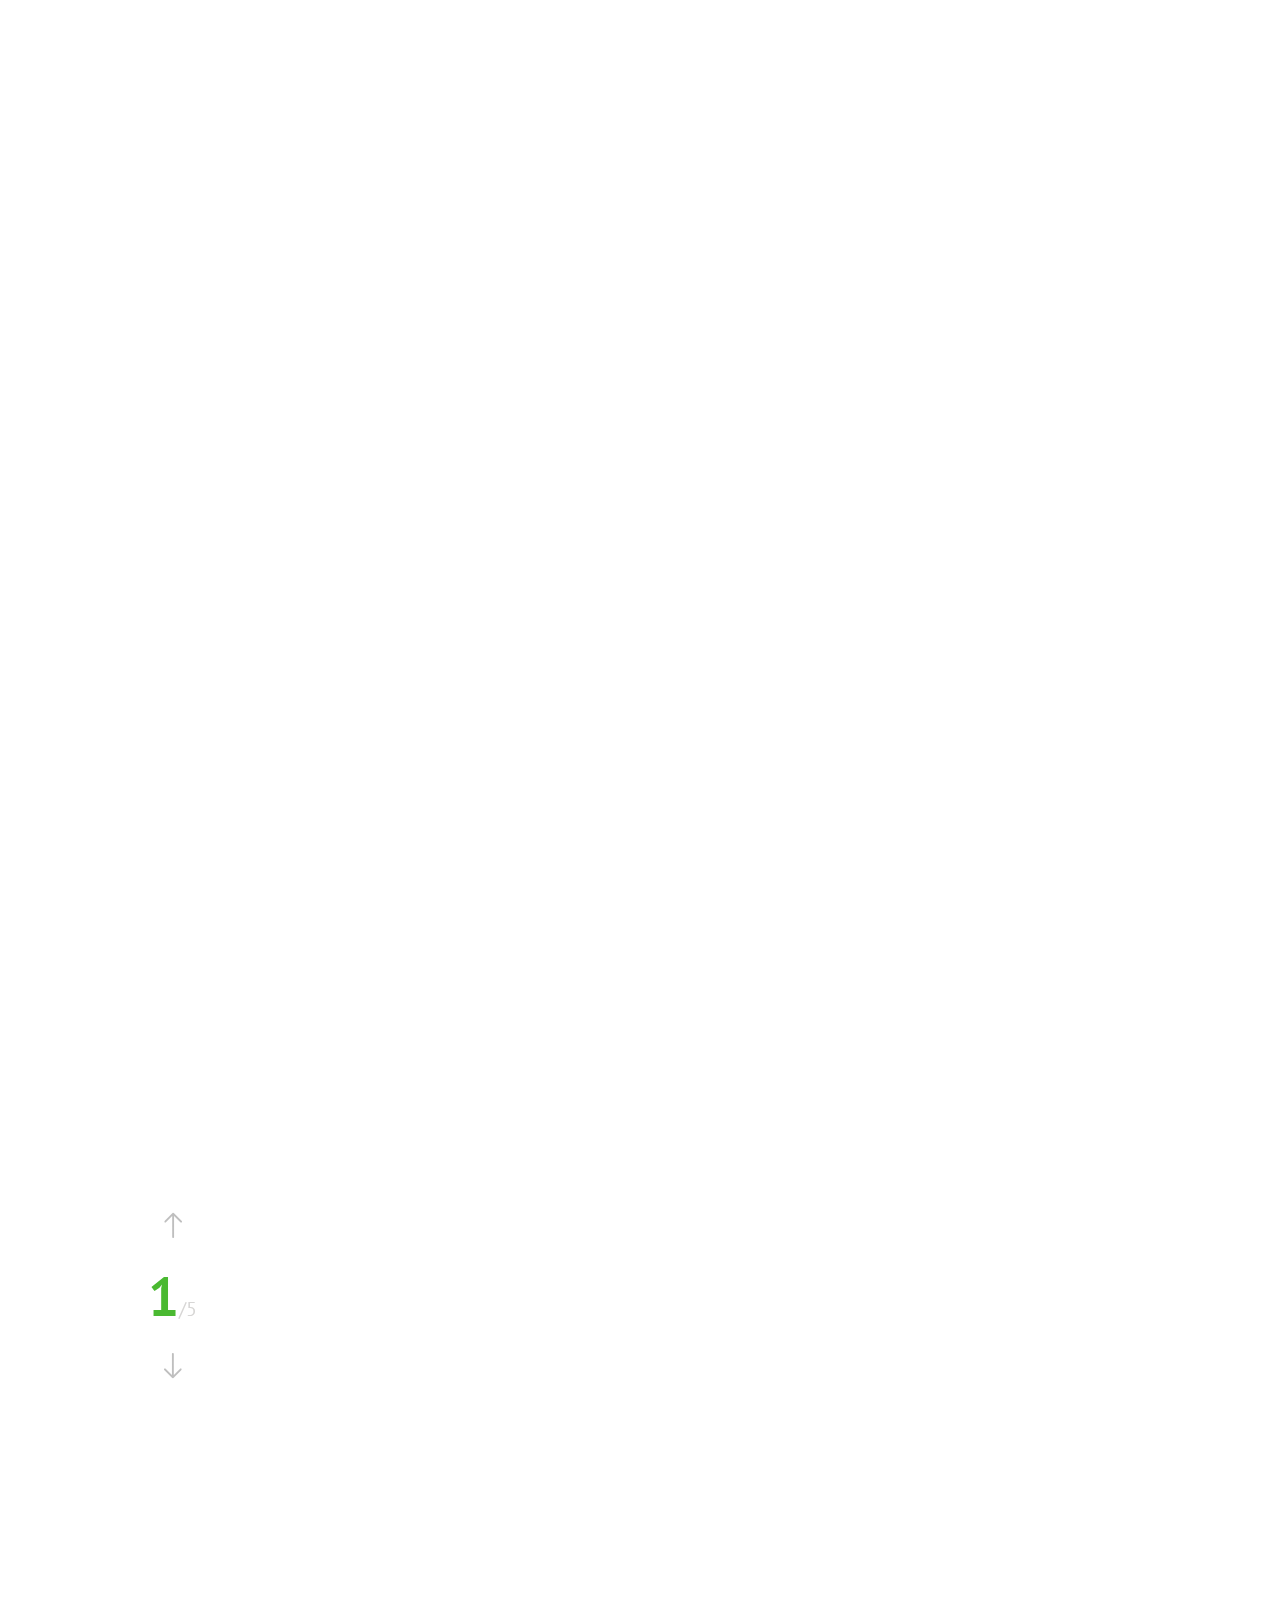
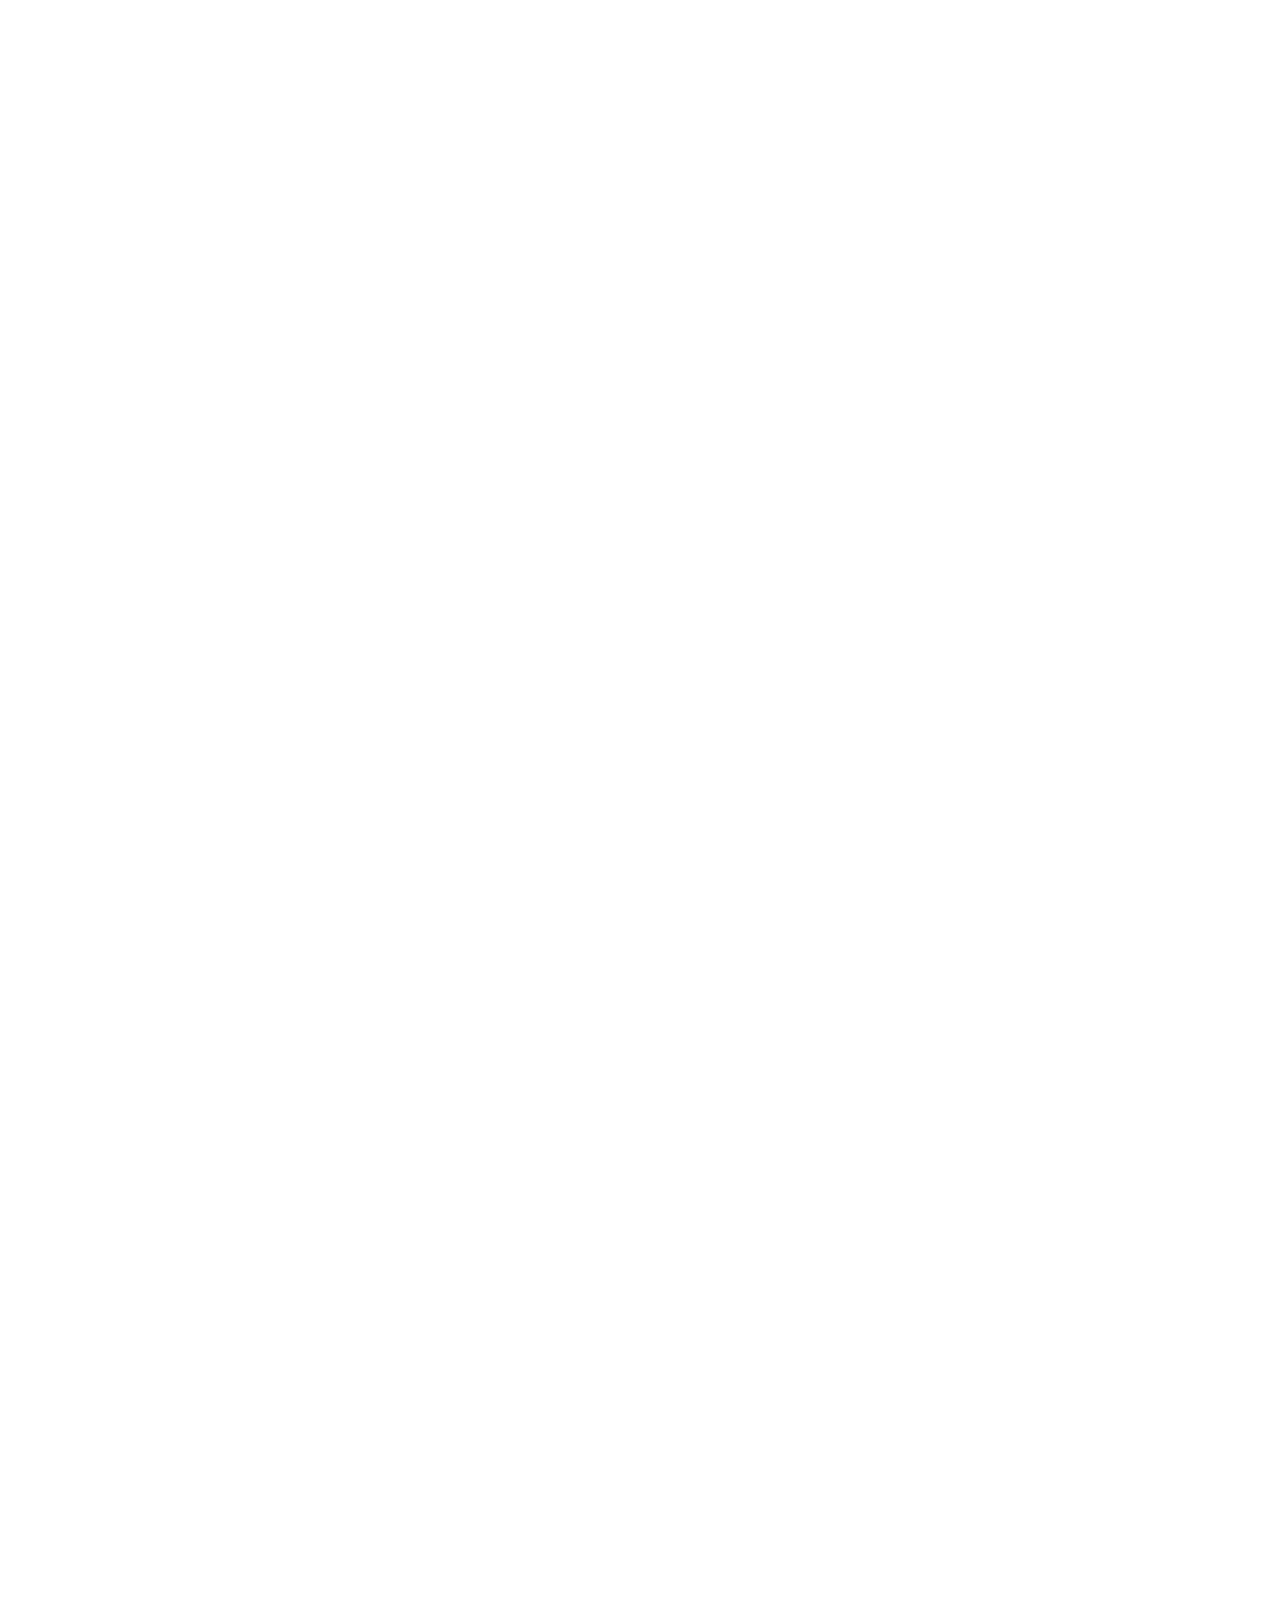
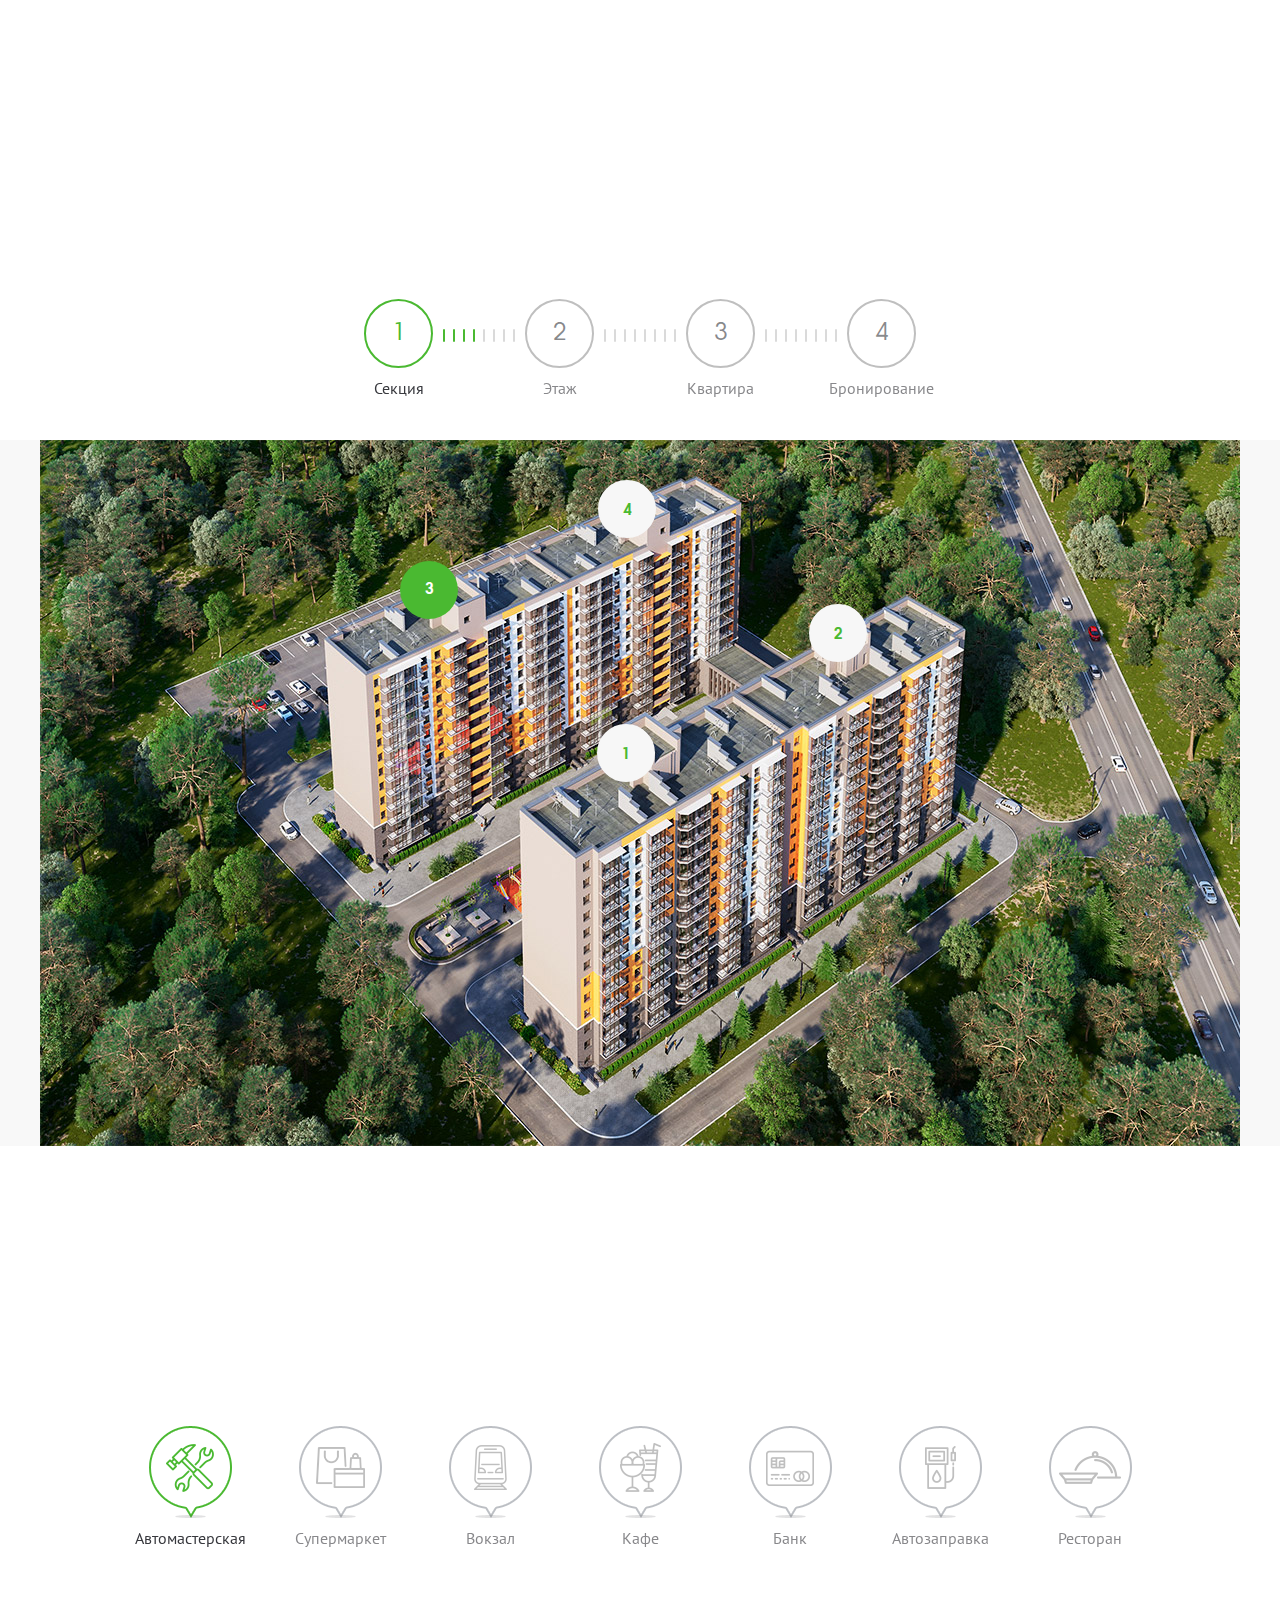
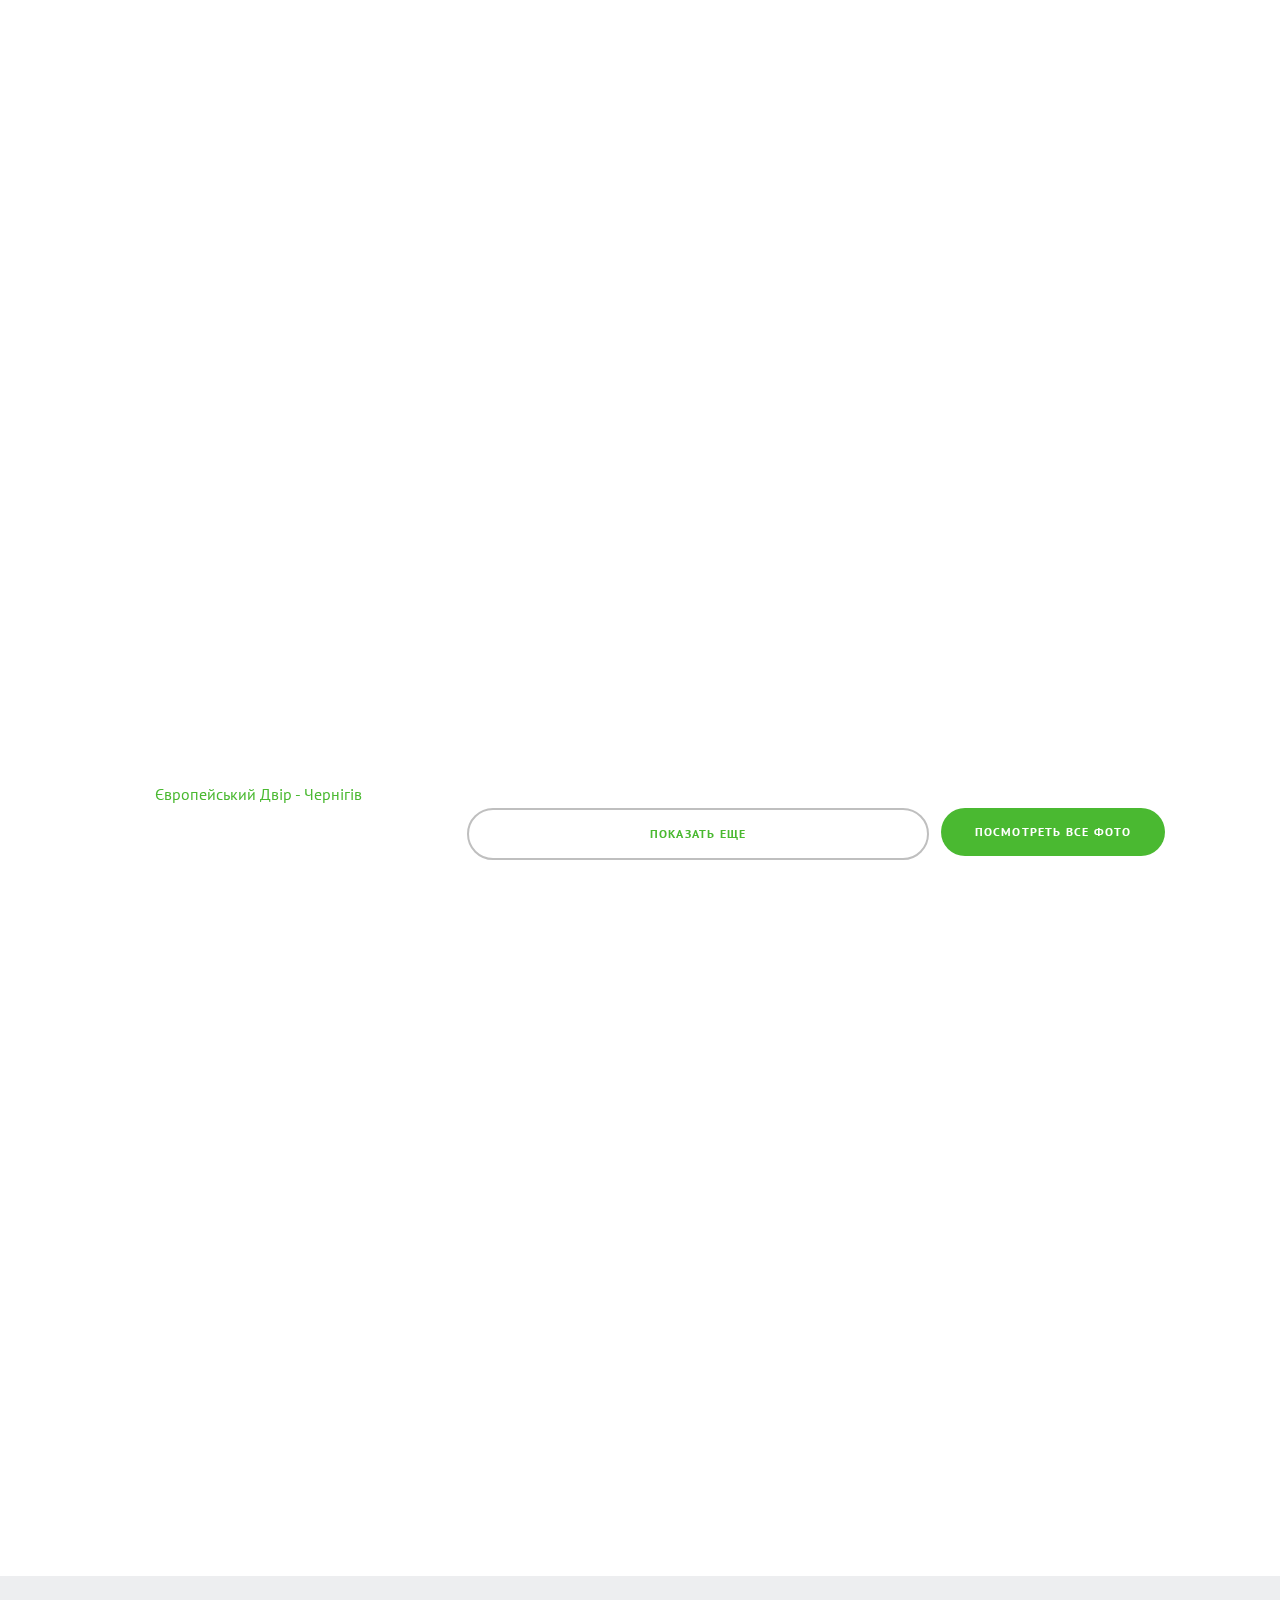
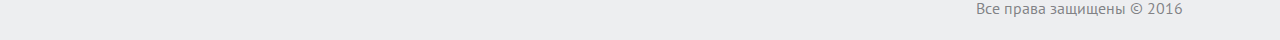
==== commit fbfb6e6b: "26.07" ====
--- a/index.html
+++ b/index.html
@@ -15,6 +15,7 @@
 	<!-- BEGIN CSS STYLES -->
 	<link rel="stylesheet" href="css/style.css" type="text/css" />
 	<link rel="stylesheet" href="css/swiper.css">
+	<link rel="stylesheet" href="css/magnific-popup.css" />
 	<link rel="stylesheet" href="css/jquery.formstyler.css">
 	<link rel="stylesheet" href="css/ie.css">
 	<link rel="stylesheet" href="css/responsive.css">
@@ -65,7 +66,7 @@
 				<a href="#">eurodvir</a>
 				<span class="adr">г. Чернигов, ул. Масаны, 1</span>
 			</div>
-			<a href="#" class="logo-center">idea<span>2</span></a>
+			<a href="index.html" class="logo-center">idea</a>
 			<div class="menu-btn">
 				<span class="lt"></span>
 				<span class="lm"></span>
@@ -200,7 +201,7 @@
 										<h3>Дизайн</h3>
 										<p>Мы предлагаем вам стать частью нашей агентской команды и делать жизнь своих клиентов комфортнее и лучше: новый взгляд, новые идеи, новые технологии — это основа smart-подхода, который позволяет создавать невероятно удобное и функциональное жилье, учитывающее потребности и образ жизни современного человека.</p>
 										<div class="bts">
-											<a href="#" class="btn">Посмотреть дизайн</a>
+											<a href="#" class="btn choose_btn">Посмотреть планировки</a>
 										</div>
 									</div>
 								</div>
@@ -284,7 +285,7 @@
 										<h3>Планировка</h3>
 										<p>Мы предлагаем вам стать частью нашей агентской команды и делать жизнь своих клиентов комфортнее и лучше: новый взгляд, новые идеи, новые технологии — это основа smart-подхода, который позволяет создавать невероятно удобное и функциональное жилье, учитывающее потребности и образ жизни современного человека.</p>
 										<div class="bts">
-											<a href="#" class="btn">Посмотреть планировки</a>
+											<a href="#" class="btn choose_btn">Посмотреть планировки</a>
 										</div>
 									</div>
 								</div>
@@ -357,7 +358,7 @@
 										<h3>Местонахождения</h3>
 										<p>Мы предлагаем вам стать частью нашей агентской команды и делать жизнь своих клиентов комфортнее и лучше: новый взгляд, новые идеи, новые технологии — это основа smart-подхода, который позволяет создавать невероятно удобное и функциональное жилье, учитывающее потребности и образ жизни современного человека.</p>
 										<div class="bts">
-											<a href="#" class="btn">Посмотреть планировки</a>
+											<a href="#" class="btn choose_btn">Посмотреть планировки</a>
 										</div>
 									</div>
 								</div>
@@ -457,7 +458,7 @@
 										<h3>Природа</h3>
 										<p>Мы предлагаем вам стать частью нашей агентской команды и делать жизнь своих клиентов комфортнее и лучше: новый взгляд, новые идеи, новые технологии — это основа smart-подхода, который позволяет создавать невероятно удобное и функциональное жилье, учитывающее потребности и образ жизни современного человека.</p>
 										<div class="bts">
-											<a href="#" class="btn">Посмотреть планировки</a>
+											<a href="#" class="btn choose_btn">Посмотреть планировки</a>
 										</div>
 									</div>
 								</div>
@@ -528,7 +529,7 @@
 										<h3>Подход</h3>
 										<p>Мы предлагаем вам стать частью нашей агентской команды и делать жизнь своих клиентов комфортнее и лучше: новый взгляд, новые идеи, новые технологии — это основа smart-подхода, который позволяет создавать невероятно удобное и функциональное жилье, учитывающее потребности и образ жизни современного человека.</p>
 										<div class="bts">
-											<a href="#" class="btn">Посмотреть планировки</a>
+											<a href="#" class="btn choose_btn">Посмотреть планировки</a>
 										</div>
 									</div>
 								</div>
@@ -905,9 +906,9 @@
 					<div class="area_menu">
 						<div class="area_menu_in">
 							<a href="#f-sections" class="active"><span class="num">1</span><span class="label">Секция</span></a>
-							<a href="#f-flats" data-subarea-link="p"><span class="num">2</span><span class="label">Этаж</span></a>
-							<a href="#f-flats" data-subarea-link="d"><span class="num">3</span><span class="label">Квартира</span></a>
-							<a href="#f-flats" data-subarea-link="o"><span class="num">4</span><span class="label">Бронирование</span></a>
+							<a href="#f-plans"><span class="num">2</span><span class="label">Этаж</span></a>
+							<a href="#f-detail" data-subarea-link="p"><span class="num">3</span><span class="label">Квартира</span></a>
+							<a href="#f-detail" data-subarea-link="o"><span class="num">4</span><span class="label">Бронирование</span></a>
 						</div>
 					</div>
 				</div>
@@ -918,146 +919,1053 @@
 							<img class="img_area" id="img-area-map" src="images/img-area-map.jpg" alt="" />
 							<img class="tr_area" id="tr-area-map" src="images/img-area-map.png" usemap="#area-map" alt="" />	
 							<map class="area_map" id="area-map" name="area-map">
-								<area id="b-map-area-1" data-section-id="1" data-section-count="38" shape="poly" coords="868,157,924,188,912,380,559,628,554,625,538,631,483,573,481,368,577,319,579,288,604,272,625,286,773,212,774,184,795,170,820,183" />
-								<area id="b-map-area-2" data-section-id="2" data-section-count="37" shape="poly" coords="658,37,699,62,697,203,666,220,661,218,660,253,616,273,607,268,577,283,575,299,337,423,294,377,284,198,468,115,639,40" />
+								<area id="b-map-area-1" data-section-id="1" data-section-count="0" shape="poly" coords="868,155.99999923706054,925,188.99999923706054,911,383.99999923706054,760,485.99999923706054,754,483.99999923706054,746,493.99999923706054,750,288.99999923706054,696,250.99999923706054,773,210.99999923706054,772,182.99999923706054,795,169.99999923706054,820,182.99999923706054" />
+								<area id="b-map-area-2" data-section-id="2" data-section-count="0" shape="poly" coords="692,252.99999923706054,746,291.99999923706054,741,499.99999923706054,559,627.0000030517579,555,623.0000030517579,537,628.0000030517579,483,572.0000030517579,480,366.0000030517578,578,320.0000030517578,577,288.0000030517578,604,272.0000030517578,628,288.0000030517578,641,285.0000030517578" />
+								<area id="b-map-area-3" data-section-id="3" data-section-count="0" shape="poly" coords="657,37,700,63,696,204,668,220,660,220,660,252,614,275,605,268,578,284,575,298,532,318,529,140,489,108,580,65" />
+								<area id="b-map-area-4" data-section-id="4" data-section-count="38" shape="poly" coords="484,112,526,141,528,322,336,423,295,380,284,197,393,148" />
 							</map>
 							<div class="hovers">
-								<div class="b-area-hover b-area-hover-1"></div>
-								<div class="b-area-hover b-area-hover-2"></div>
+								<div class="b-area-hover b-area-hover-1 sold"></div>
+								<div class="b-area-hover b-area-hover-2 sold"></div>
+								<div class="b-area-hover b-area-hover-3 sold"></div>
+								<div class="b-area-hover b-area-hover-4"></div>
 							</div>
-							<!--
 							<div class="labels">
-								<div class="b-area-label b-area-label-1" data-section-id="1">1</div>
-								<div class="b-area-label b-area-label-2" data-section-id="2">2</div>
+								<div class="b-area-label b-area-label-1 sold" data-section-id="1">2</div>
+								<div class="b-area-label b-area-label-2 sold" data-section-id="2">1</div>
+								<div class="b-area-label b-area-label-3 sold" data-section-id="3">4</div>
+								<div class="b-area-label b-area-label-4" data-section-id="4">3</div>
 							</div>
-							-->
 							<div class="b-area-tooltip">
 								<span class="circle">усі<br/> квартири<br/> продані</span>
 							</div>
 						</div>
 					</div>
-					<div class="area area_flats" data-subarea="p" id="f-flats">
-						<div class="fw">
-							<a class="back">Назад до вибору секції</a>
-							<a class="print" onclick="MyPrint('images/plans_bg.png'); return false;">Надрукувати план</a>
-							<div class="lt">
-								<div class="plans plans_1 active">
-									<div class="plans_bg"></div>
-									<div class="plans_flats">
-										<div class="plans_flat plans_flat_1" data-flat-id="1" data-flat-number="1Б" data-flat-square="53" data-flat-square2="43" data-flat-room="2" data-flat-price="460 000">
-											<a class="btn">1Б</a>
-										</div>
-										<div class="plans_flat plans_flat_2" data-flat-id="1" data-flat-number="2Г" data-flat-square="53" data-flat-square2="43" data-flat-room="2" data-flat-price="460 000">
-											<a class="btn">2Г</a>
-										</div>
-										<div class="plans_flat plans_flat_3" data-flat-id="1" data-flat-number="1Г" data-flat-square="53" data-flat-square2="43" data-flat-room="2" data-flat-price="460 000">
-											<a class="btn">1Г</a>
-										</div>
-										<div class="plans_flat plans_flat_4" data-flat-id="1" data-flat-number="2Ф" data-flat-square="53" data-flat-square2="43" data-flat-room="2" data-flat-price="460 000">
-											<a class="btn">2Ф</a>
-										</div>
-										<div class="plans_flat plans_flat_5" data-flat-id="1" data-flat-number="2Б" data-flat-square="53" data-flat-square2="43" data-flat-room="2" data-flat-price="460 000">
-											<a class="btn">2Б</a>
-										</div>
-										<div class="plans_flat plans_flat_6" data-flat-id="1" data-flat-number="2А" data-flat-square="53" data-flat-square2="43" data-flat-room="2" data-flat-price="460 000">
-											<a class="btn">2А</a>
-										</div>
-										<div class="plans_flat plans_flat_7" data-flat-id="1" data-flat-number="2В" data-flat-square="53" data-flat-square2="43" data-flat-room="2" data-flat-price="460 000">
-											<a class="btn">2В</a>
-										</div>
-										<div class="plans_flat plans_flat_8" data-flat-id="1" data-flat-number="1В" data-flat-square="53" data-flat-square2="43" data-flat-room="2" data-flat-price="460 000">
-											<a class="btn">1В</a>
+					<div class="area area_plans" id="f-plans">
+						<div class="wrap">
+							<a class="back back_to_section">Назад к выбору секции</a>
+						</div>
+						<div class="params">
+							<div class="plans_floor">
+								<a class="prev"></a>
+								<div class="num">
+									<span class="plans_floor_num">1</span> /10
+								</div>
+								<div class="label">этаж</div>
+								<a class="next"></a>
+							</div>
+							<div class="plans_filter">
+								<a class="active" data-plans-filter="all">Все</a>
+								<a data-plans-filter="all">м</a>
+								<a data-plans-filter="all">l</a>
+								<a data-plans-filter="all">xl</a>
+							</div>
+						</div>
+						<div class="plans plans_1 active">
+							<div class="plans_bg"></div>
+							<div class="plans_bts">
+								<a class="btn btn_1" data-flat-id="4"><span>1А</span></a>
+								<a class="btn btn_2 booked" data-flat-id="5">
+									<span>1Б</span>
+									<i>забронировано</i>
+								</a>
+								<a class="btn btn_3 sold" data-flat-id="6">
+									<span>2А</span>
+									<i>продано</i>
+								</a>
+								<a class="btn btn_4 sold" data-flat-id="11">
+									<span>2Б</span>
+									<i>продано</i>
+								</a>
+								<a class="btn btn_5" data-flat-id="10"><span>1В</span></a>
+								<a class="btn btn_6" data-flat-id="9"><span>1Г</span></a>
+								<a class="btn btn_7" data-flat-id="8"><span>1Д</span></a>
+								<a class="btn btn_8" data-flat-id="7"><span>2В</span></a>
+								<a class="btn btn_9" data-flat-id="1"><span>2Г</span></a>
+								<a class="btn btn_10 booked" data-flat-id="2">
+									<span>1Е</span>
+									<i>забронировано</i>
+								</a>
+								<a class="btn btn_11" data-flat-id="3"><span>1Ж</span></a>
+							</div>
+						</div>
+						<div class="plans_txt"><span>от 7500 грн/м2, скоро повышение цены</span></div>
+					</div>
+					<div class="area area_flats" data-subarea="p" id="f-detail">
+						<div class="wrap">
+							<a class="back back_to_plans" data-back-subarea="p">Назад к выбору квартиры</a>
+							<div class="flats">
+								<div class="flat_detail flat_detail_10">
+									<div class="lt">
+										<div class="plan_detail">
+											<div class="plan"></div>
+											<div class="plan_bts">
+												<a class="btn btn_1" data-plan-icon-id="3">1</a>
+												<a class="btn btn_2" data-plan-icon-id="1">2</a>
+												<a class="btn btn_3" data-plan-icon-id="5">3</a>
+												<a class="btn btn_4" data-plan-icon-id="6">4</a>
+											</div>
+											<div class="plan_price">
+												460 000
+												<span>грн.</span>
+											</div>
 										</div>
 									</div>
+									<div class="rt">
+										<div class="h_title">Квартира : 1В</div>
+										<div class="h_subtitle">Общая площадь : 63 м<sup>2</sup></div>
+										<div class="plan_tabs">	
+											<div class="plan_tab" id="plan_info">
+												<div class="flat_info">
+													<div class="item item_1">
+														<div class="icon"></div>
+														<div class="info">
+															<div class="name">Гостинная</div>
+															<div class="square">9 м<sup>2</sup></div>
+														</div>
+													</div>
+													<div class="item item_2">
+														<div class="icon"></div>
+														<div class="info">
+															<div class="name">Коридор</div>
+															<div class="square">6 м<sup>2</sup></div>
+														</div>
+													</div>
+													<div class="item item_3">
+														<div class="icon"></div>
+														<div class="info">
+															<div class="name">Санузел</div>
+															<div class="square">18 м<sup>2</sup></div>
+														</div>
+													</div>
+													<div class="item item_4">
+														<div class="icon"></div>
+														<div class="info">
+															<div class="name">Спальня</div>
+															<div class="square">13 м<sup>2</sup></div>
+														</div>
+													</div>
+													<div class="item item_5">
+														<div class="icon"></div>
+														<div class="info">
+															<div class="name">Кухня</div>
+															<div class="square">22 м<sup>2</sup></div>
+														</div>
+													</div>
+													<div class="item item_6">
+														<div class="icon"></div>
+														<div class="info">
+															<div class="name">Балкон</div>
+															<div class="square">4 м<sup>2</sup></div>
+														</div>
+													</div>
+													<div class="bts">
+														<a class="btn" href="#">записатся на просмотр</a>
+													</div>
+												</div>
+											</div>
+											<div class="plan_tab" id="plan_order">
+												<div class="flat_order">	
+													<div class="value">
+														<input type="text" name="name" placeholder="ваше имя" />
+													</div>
+													<div class="value">
+														<input type="tel" name="phone" placeholder="ваш телефон" />
+													</div>
+													<div class="value">
+														<input type="email" name="email" placeholder="ваш е-мейл" />
+													</div>
+													<div class="bts">
+														<a class="btn btn_plan_order" href="#">записатся на просмотр</a>
+													</div>
+												</div>
+											</div>
+										</div>
+									</div>	
 								</div>
-								<div class="flats">
-									<div class="flat_detail flat_detail_1 active">
-										<div class="plan_detail"></div>
-										<div class="plan_detail_bts">
-											<a class="btn btn_1" data-plan-icon-id="2">1</a>
-											<a class="btn btn_2" data-plan-icon-id="1">2</a>
-											<a class="btn btn_3" data-plan-icon-id="3">3</a>
-											<a class="btn btn_4" data-plan-icon-id="4">4</a>
-										</div>
-										<div class="items">
-											<div class="item item_1">
-												<div class="icon"></div>
-												<div class="info">
-													<div class="name">Спальня</div>
-													<div class="square">20 м2</div>
+								<div class="flat_detail flat_detail_11">
+									<div class="lt">
+										<div class="plan_detail">
+											<div class="plan"></div>
+											<div class="plan_bts">
+												<a class="btn btn_1" data-plan-icon-id="3">1</a>
+												<a class="btn btn_2" data-plan-icon-id="1">2</a>
+												<a class="btn btn_3" data-plan-icon-id="5">3</a>
+												<a class="btn btn_4" data-plan-icon-id="4">4</a>
+												<a class="btn btn_5" data-plan-icon-id="6">5</a>
+											</div>
+											<div class="plan_price">
+												460 000
+												<span>грн.</span>
+											</div>
+										</div>
+									</div>
+									<div class="rt">
+										<div class="h_title">Квартира : 2Б</div>
+										<div class="h_subtitle">Общая площадь : 63 м<sup>2</sup></div>
+										<div class="plan_tabs">	
+											<div class="plan_tab" id="plan_info">
+												<div class="flat_info">
+													<div class="item item_1">
+														<div class="icon"></div>
+														<div class="info">
+															<div class="name">Гостинная</div>
+															<div class="square">9 м<sup>2</sup></div>
+														</div>
+													</div>
+													<div class="item item_2">
+														<div class="icon"></div>
+														<div class="info">
+															<div class="name">Коридор</div>
+															<div class="square">6 м<sup>2</sup></div>
+														</div>
+													</div>
+													<div class="item item_3">
+														<div class="icon"></div>
+														<div class="info">
+															<div class="name">Санузел</div>
+															<div class="square">18 м<sup>2</sup></div>
+														</div>
+													</div>
+													<div class="item item_4">
+														<div class="icon"></div>
+														<div class="info">
+															<div class="name">Спальня</div>
+															<div class="square">13 м<sup>2</sup></div>
+														</div>
+													</div>
+													<div class="item item_5">
+														<div class="icon"></div>
+														<div class="info">
+															<div class="name">Кухня</div>
+															<div class="square">22 м<sup>2</sup></div>
+														</div>
+													</div>
+													<div class="item item_6">
+														<div class="icon"></div>
+														<div class="info">
+															<div class="name">Балкон</div>
+															<div class="square">4 м<sup>2</sup></div>
+														</div>
+													</div>
+													<div class="bts">
+														<a class="btn" href="#">записатся на просмотр</a>
+													</div>
 												</div>
 											</div>
-											<div class="item item_2">
-												<div class="icon"></div>
-												<div class="info">
-													<div class="name">кухня</div>
-													<div class="square">20 м2</div>
+											<div class="plan_tab" id="plan_order">
+												<div class="flat_order">	
+													<div class="value">
+														<input type="text" name="name" placeholder="ваше имя" />
+													</div>
+													<div class="value">
+														<input type="tel" name="phone" placeholder="ваш телефон" />
+													</div>
+													<div class="value">
+														<input type="email" name="email" placeholder="ваш е-мейл" />
+													</div>
+													<div class="bts">
+														<a class="btn btn_plan_order" href="#">записатся на просмотр</a>
+													</div>
 												</div>
 											</div>
-											<div class="item item_3">
-												<div class="icon"></div>
-												<div class="info">
-													<div class="name">санвузол</div>
-													<div class="square">20 м2</div>
+										</div>
+									</div>	
+								</div>
+								<div class="flat_detail flat_detail_7">
+									<div class="lt">
+										<div class="plan_detail">
+											<div class="plan"></div>
+											<div class="plan_bts">
+												<a class="btn btn_1" data-plan-icon-id="3">1</a>
+												<a class="btn btn_2" data-plan-icon-id="1">2</a>
+												<a class="btn btn_3" data-plan-icon-id="5">3</a>
+												<a class="btn btn_4" data-plan-icon-id="4">4</a>
+												<a class="btn btn_5" data-plan-icon-id="6">5</a>
+											</div>
+											<div class="plan_price">
+												460 000
+												<span>грн.</span>
+											</div>
+										</div>
+									</div>
+									<div class="rt">
+										<div class="h_title">Квартира : 2В</div>
+										<div class="h_subtitle">Общая площадь : 63 м<sup>2</sup></div>
+										<div class="plan_tabs">	
+											<div class="plan_tab" id="plan_info">
+												<div class="flat_info">
+													<div class="item item_1">
+														<div class="icon"></div>
+														<div class="info">
+															<div class="name">Гостинная</div>
+															<div class="square">9 м<sup>2</sup></div>
+														</div>
+													</div>
+													<div class="item item_2">
+														<div class="icon"></div>
+														<div class="info">
+															<div class="name">Коридор</div>
+															<div class="square">6 м<sup>2</sup></div>
+														</div>
+													</div>
+													<div class="item item_3">
+														<div class="icon"></div>
+														<div class="info">
+															<div class="name">Санузел</div>
+															<div class="square">18 м<sup>2</sup></div>
+														</div>
+													</div>
+													<div class="item item_4">
+														<div class="icon"></div>
+														<div class="info">
+															<div class="name">Спальня</div>
+															<div class="square">13 м<sup>2</sup></div>
+														</div>
+													</div>
+													<div class="item item_5">
+														<div class="icon"></div>
+														<div class="info">
+															<div class="name">Кухня</div>
+															<div class="square">22 м<sup>2</sup></div>
+														</div>
+													</div>
+													<div class="item item_6">
+														<div class="icon"></div>
+														<div class="info">
+															<div class="name">Балкон</div>
+															<div class="square">4 м<sup>2</sup></div>
+														</div>
+													</div>
+													<div class="bts">
+														<a class="btn" href="#">записатся на просмотр</a>
+													</div>
 												</div>
 											</div>
-											<div class="item item_4">
-												<div class="icon"></div>
-												<div class="info">
-													<div class="name">вітальня</div>
-													<div class="square">20 м2</div>
+											<div class="plan_tab" id="plan_order">
+												<div class="flat_order">	
+													<div class="value">
+														<input type="text" name="name" placeholder="ваше имя" />
+													</div>
+													<div class="value">
+														<input type="tel" name="phone" placeholder="ваш телефон" />
+													</div>
+													<div class="value">
+														<input type="email" name="email" placeholder="ваш е-мейл" />
+													</div>
+													<div class="bts">
+														<a class="btn btn_plan_order" href="#">записатся на просмотр</a>
+													</div>
 												</div>
 											</div>
-											<div class="item item_5">
-												<div class="icon"></div>
-												<div class="info">
-													<div class="name">коридор</div>
-													<div class="square">20 м2</div>
+										</div>
+									</div>	
+								</div>
+								<div class="flat_detail flat_detail_9">
+									<div class="lt">
+										<div class="plan_detail">
+											<div class="plan"></div>
+											<div class="plan_bts">
+												<a class="btn btn_1" data-plan-icon-id="3">1</a>
+												<a class="btn btn_2" data-plan-icon-id="1">2</a>
+												<a class="btn btn_3" data-plan-icon-id="5">3</a>
+												<a class="btn btn_5" data-plan-icon-id="6">4</a>
+											</div>
+											<div class="plan_price">
+												460 000
+												<span>грн.</span>
+											</div>
+										</div>
+									</div>
+									<div class="rt">
+										<div class="h_title">Квартира : 1Г</div>
+										<div class="h_subtitle">Общая площадь : 63 м<sup>2</sup></div>
+										<div class="plan_tabs">	
+											<div class="plan_tab" id="plan_info">
+												<div class="flat_info">
+													<div class="item item_1">
+														<div class="icon"></div>
+														<div class="info">
+															<div class="name">Гостинная</div>
+															<div class="square">9 м<sup>2</sup></div>
+														</div>
+													</div>
+													<div class="item item_2">
+														<div class="icon"></div>
+														<div class="info">
+															<div class="name">Коридор</div>
+															<div class="square">6 м<sup>2</sup></div>
+														</div>
+													</div>
+													<div class="item item_3">
+														<div class="icon"></div>
+														<div class="info">
+															<div class="name">Санузел</div>
+															<div class="square">18 м<sup>2</sup></div>
+														</div>
+													</div>
+													<div class="item item_4">
+														<div class="icon"></div>
+														<div class="info">
+															<div class="name">Спальня</div>
+															<div class="square">13 м<sup>2</sup></div>
+														</div>
+													</div>
+													<div class="item item_5">
+														<div class="icon"></div>
+														<div class="info">
+															<div class="name">Кухня</div>
+															<div class="square">22 м<sup>2</sup></div>
+														</div>
+													</div>
+													<div class="item item_6">
+														<div class="icon"></div>
+														<div class="info">
+															<div class="name">Балкон</div>
+															<div class="square">4 м<sup>2</sup></div>
+														</div>
+													</div>
+													<div class="bts">
+														<a class="btn" href="#">записатся на просмотр</a>
+													</div>
 												</div>
 											</div>
-											<div class="item item_6">
-												<div class="icon"></div>
-												<div class="info">
-													<div class="name">кладовка</div>
-													<div class="square">20 м2</div>
+											<div class="plan_tab" id="plan_order">
+												<div class="flat_order">	
+													<div class="value">
+														<input type="text" name="name" placeholder="ваше имя" />
+													</div>
+													<div class="value">
+														<input type="tel" name="phone" placeholder="ваш телефон" />
+													</div>
+													<div class="value">
+														<input type="email" name="email" placeholder="ваш е-мейл" />
+													</div>
+													<div class="bts">
+														<a class="btn btn_plan_order" href="#">записатся на просмотр</a>
+													</div>
 												</div>
 											</div>
 										</div>
+									</div>	
+								</div>
+								<div class="flat_detail flat_detail_8">
+									<div class="lt">
+										<div class="plan_detail">
+											<div class="plan"></div>
+											<div class="plan_bts">
+												<a class="btn btn_1" data-plan-icon-id="3">1</a>
+												<a class="btn btn_2" data-plan-icon-id="1">2</a>
+												<a class="btn btn_3" data-plan-icon-id="5">3</a>
+												<a class="btn btn_5" data-plan-icon-id="6">4</a>
+											</div>
+											<div class="plan_price">
+												460 000
+												<span>грн.</span>
+											</div>
+										</div>
 									</div>
+									<div class="rt">
+										<div class="h_title">Квартира : 1Д</div>
+										<div class="h_subtitle">Общая площадь : 63 м<sup>2</sup></div>
+										<div class="plan_tabs">	
+											<div class="plan_tab" id="plan_info">
+												<div class="flat_info">
+													<div class="item item_1">
+														<div class="icon"></div>
+														<div class="info">
+															<div class="name">Гостинная</div>
+															<div class="square">9 м<sup>2</sup></div>
+														</div>
+													</div>
+													<div class="item item_2">
+														<div class="icon"></div>
+														<div class="info">
+															<div class="name">Коридор</div>
+															<div class="square">6 м<sup>2</sup></div>
+														</div>
+													</div>
+													<div class="item item_3">
+														<div class="icon"></div>
+														<div class="info">
+															<div class="name">Санузел</div>
+															<div class="square">18 м<sup>2</sup></div>
+														</div>
+													</div>
+													<div class="item item_4">
+														<div class="icon"></div>
+														<div class="info">
+															<div class="name">Спальня</div>
+															<div class="square">13 м<sup>2</sup></div>
+														</div>
+													</div>
+													<div class="item item_5">
+														<div class="icon"></div>
+														<div class="info">
+															<div class="name">Кухня</div>
+															<div class="square">22 м<sup>2</sup></div>
+														</div>
+													</div>
+													<div class="item item_6">
+														<div class="icon"></div>
+														<div class="info">
+															<div class="name">Балкон</div>
+															<div class="square">4 м<sup>2</sup></div>
+														</div>
+													</div>
+													<div class="bts">
+														<a class="btn" href="#">записатся на просмотр</a>
+													</div>
+												</div>
+											</div>
+											<div class="plan_tab" id="plan_order">
+												<div class="flat_order">	
+													<div class="value">
+														<input type="text" name="name" placeholder="ваше имя" />
+													</div>
+													<div class="value">
+														<input type="tel" name="phone" placeholder="ваш телефон" />
+													</div>
+													<div class="value">
+														<input type="email" name="email" placeholder="ваш е-мейл" />
+													</div>
+													<div class="bts">
+														<a class="btn btn_plan_order" href="#">записатся на просмотр</a>
+													</div>
+												</div>
+											</div>
+										</div>
+									</div>	
 								</div>
-							</div>
-							<div class="rt">
-								<div class="floor_info">
-									<div class="hgroup">
-										<div class="htitle">Поверх : <span class="floor_number">2</span>/10</div>
-										<div class="subtitle">Виберіть поверх на якому хочете проживати</div>
+								<div class="flat_detail flat_detail_6">
+									<div class="lt">
+										<div class="plan_detail">
+											<div class="plan"></div>
+											<div class="plan_bts">
+												<a class="btn btn_1" data-plan-icon-id="3">1</a>
+												<a class="btn btn_2" data-plan-icon-id="1">2</a>
+												<a class="btn btn_3" data-plan-icon-id="5">3</a>
+												<a class="btn btn_4" data-plan-icon-id="4">4</a>
+												<a class="btn btn_5" data-plan-icon-id="6">5</a>
+											</div>
+											<div class="plan_price">
+												460 000
+												<span>грн.</span>
+											</div>
+										</div>
 									</div>
-									<div class="floor_items">
-										<a class="active" data-floor="1">1</a>
-										<a data-floor="2">2</a>
-										<a data-floor="3">3</a>
-										<a data-floor="4">4</a>
-										<a data-floor="5">5</a>
-										<a data-floor="6">6</a>
-										<a data-floor="7">7</a>
-										<a data-floor="8">8</a>
-										<a data-floor="9">9</a>
-										<a data-floor="10">10</a>
+									<div class="rt">
+										<div class="h_title">Квартира : 2А</div>
+										<div class="h_subtitle">Общая площадь : 63 м<sup>2</sup></div>
+										<div class="plan_tabs">	
+											<div class="plan_tab" id="plan_info">
+												<div class="flat_info">
+													<div class="item item_1">
+														<div class="icon"></div>
+														<div class="info">
+															<div class="name">Гостинная</div>
+															<div class="square">9 м<sup>2</sup></div>
+														</div>
+													</div>
+													<div class="item item_2">
+														<div class="icon"></div>
+														<div class="info">
+															<div class="name">Коридор</div>
+															<div class="square">6 м<sup>2</sup></div>
+														</div>
+													</div>
+													<div class="item item_3">
+														<div class="icon"></div>
+														<div class="info">
+															<div class="name">Санузел</div>
+															<div class="square">18 м<sup>2</sup></div>
+														</div>
+													</div>
+													<div class="item item_4">
+														<div class="icon"></div>
+														<div class="info">
+															<div class="name">Спальня</div>
+															<div class="square">13 м<sup>2</sup></div>
+														</div>
+													</div>
+													<div class="item item_5">
+														<div class="icon"></div>
+														<div class="info">
+															<div class="name">Кухня</div>
+															<div class="square">22 м<sup>2</sup></div>
+														</div>
+													</div>
+													<div class="item item_6">
+														<div class="icon"></div>
+														<div class="info">
+															<div class="name">Балкон</div>
+															<div class="square">4 м<sup>2</sup></div>
+														</div>
+													</div>
+													<div class="bts">
+														<a class="btn" href="#">записатся на просмотр</a>
+													</div>
+												</div>
+											</div>
+											<div class="plan_tab" id="plan_order">
+												<div class="flat_order">	
+													<div class="value">
+														<input type="text" name="name" placeholder="ваше имя" />
+													</div>
+													<div class="value">
+														<input type="tel" name="phone" placeholder="ваш телефон" />
+													</div>
+													<div class="value">
+														<input type="email" name="email" placeholder="ваш е-мейл" />
+													</div>
+													<div class="bts">
+														<a class="btn btn_plan_order" href="#">записатся на просмотр</a>
+													</div>
+												</div>
+											</div>
+										</div>
+									</div>	
+								</div>
+								<div class="flat_detail flat_detail_1 active">
+									<div class="lt">
+										<div class="plan_detail">
+											<div class="plan"></div>
+											<div class="plan_bts">
+												<a class="btn btn_1" data-plan-icon-id="3">1</a>
+												<a class="btn btn_2" data-plan-icon-id="1">2</a>
+												<a class="btn btn_3" data-plan-icon-id="5">3</a>
+												<a class="btn btn_4" data-plan-icon-id="4">4</a>
+												<a class="btn btn_5" data-plan-icon-id="6">5</a>
+											</div>
+											<div class="plan_price">
+												460 000
+												<span>грн.</span>
+											</div>
+										</div>
 									</div>
+									<div class="rt">
+										<div class="h_title">Квартира : 2Г</div>
+										<div class="h_subtitle">Общая площадь : 63 м<sup>2</sup></div>
+										<div class="plan_tabs">	
+											<div class="plan_tab" id="plan_info">
+												<div class="flat_info">
+													<div class="item item_1">
+														<div class="icon"></div>
+														<div class="info">
+															<div class="name">Гостинная</div>
+															<div class="square">9 м<sup>2</sup></div>
+														</div>
+													</div>
+													<div class="item item_2">
+														<div class="icon"></div>
+														<div class="info">
+															<div class="name">Коридор</div>
+															<div class="square">6 м<sup>2</sup></div>
+														</div>
+													</div>
+													<div class="item item_3">
+														<div class="icon"></div>
+														<div class="info">
+															<div class="name">Санузел</div>
+															<div class="square">18 м<sup>2</sup></div>
+														</div>
+													</div>
+													<div class="item item_4">
+														<div class="icon"></div>
+														<div class="info">
+															<div class="name">Спальня</div>
+															<div class="square">13 м<sup>2</sup></div>
+														</div>
+													</div>
+													<div class="item item_5">
+														<div class="icon"></div>
+														<div class="info">
+															<div class="name">Кухня</div>
+															<div class="square">22 м<sup>2</sup></div>
+														</div>
+													</div>
+													<div class="item item_6">
+														<div class="icon"></div>
+														<div class="info">
+															<div class="name">Балкон</div>
+															<div class="square">4 м<sup>2</sup></div>
+														</div>
+													</div>
+													<div class="bts">
+														<a class="btn" href="#">записатся на просмотр</a>
+													</div>
+												</div>
+											</div>
+											<div class="plan_tab" id="plan_order">
+												<div class="flat_order">	
+													<div class="value">
+														<input type="text" name="name" placeholder="ваше имя" />
+													</div>
+													<div class="value">
+														<input type="tel" name="phone" placeholder="ваш телефон" />
+													</div>
+													<div class="value">
+														<input type="email" name="email" placeholder="ваш е-мейл" />
+													</div>
+													<div class="bts">
+														<a class="btn btn_plan_order" href="#">записатся на просмотр</a>
+													</div>
+												</div>
+											</div>
+										</div>
+									</div>	
 								</div>
-								<div class="flat_info">
-									<div class="hgroup">	
-										<div class="htitle">Квартира : <span class="flat_number">1Б</span></div>
+								<div class="flat_detail flat_detail_5">
+									<div class="lt">
+										<div class="plan_detail">
+											<div class="plan"></div>
+											<div class="plan_bts">
+												<a class="btn btn_1" data-plan-icon-id="3">1</a>
+												<a class="btn btn_2" data-plan-icon-id="1">2</a>
+												<a class="btn btn_3" data-plan-icon-id="5">3</a>
+												<a class="btn btn_5" data-plan-icon-id="6">4</a>
+											</div>
+											<div class="plan_price">
+												460 000
+												<span>грн.</span>
+											</div>
+										</div>
 									</div>
-									<div class="chars">
-										<p><strong>Загальна площа:</strong> <span class="flat_ch_square">53</span>  м<sup>2</sup></p>
-										<p><strong>Загальна площа:</strong> <span class="flat_ch_square2">43</span> м<sup>2</sup></p>
-										<p><strong>Кілкість кімнат:</strong> <span class="flat_ch_room">3</span></p>
-										<p><strong>Ціна квартири:</strong> <span class="flat_ch_price">460 000</span> грн.</p>
+									<div class="rt">
+										<div class="h_title">Квартира : 1Б</div>
+										<div class="h_subtitle">Общая площадь : 63 м<sup>2</sup></div>
+										<div class="plan_tabs">	
+											<div class="plan_tab" id="plan_info">
+												<div class="flat_info">
+													<div class="item item_1">
+														<div class="icon"></div>
+														<div class="info">
+															<div class="name">Гостинная</div>
+															<div class="square">9 м<sup>2</sup></div>
+														</div>
+													</div>
+													<div class="item item_2">
+														<div class="icon"></div>
+														<div class="info">
+															<div class="name">Коридор</div>
+															<div class="square">6 м<sup>2</sup></div>
+														</div>
+													</div>
+													<div class="item item_3">
+														<div class="icon"></div>
+														<div class="info">
+															<div class="name">Санузел</div>
+															<div class="square">18 м<sup>2</sup></div>
+														</div>
+													</div>
+													<div class="item item_4">
+														<div class="icon"></div>
+														<div class="info">
+															<div class="name">Спальня</div>
+															<div class="square">13 м<sup>2</sup></div>
+														</div>
+													</div>
+													<div class="item item_5">
+														<div class="icon"></div>
+														<div class="info">
+															<div class="name">Кухня</div>
+															<div class="square">22 м<sup>2</sup></div>
+														</div>
+													</div>
+													<div class="item item_6">
+														<div class="icon"></div>
+														<div class="info">
+															<div class="name">Балкон</div>
+															<div class="square">4 м<sup>2</sup></div>
+														</div>
+													</div>
+													<div class="bts">
+														<a class="btn" href="#">записатся на просмотр</a>
+													</div>
+												</div>
+											</div>
+											<div class="plan_tab" id="plan_order">
+												<div class="flat_order">	
+													<div class="value">
+														<input type="text" name="name" placeholder="ваше имя" />
+													</div>
+													<div class="value">
+														<input type="tel" name="phone" placeholder="ваш телефон" />
+													</div>
+													<div class="value">
+														<input type="email" name="email" placeholder="ваш е-мейл" />
+													</div>
+													<div class="bts">
+														<a class="btn btn_plan_order" href="#">записатся на просмотр</a>
+													</div>
+												</div>
+											</div>
+										</div>
+									</div>	
+								</div>
+								<div class="flat_detail flat_detail_4">
+									<div class="lt">
+										<div class="plan_detail">
+											<div class="plan"></div>
+											<div class="plan_bts">
+												<a class="btn btn_1" data-plan-icon-id="3">1</a>
+												<a class="btn btn_2" data-plan-icon-id="1">2</a>
+												<a class="btn btn_3" data-plan-icon-id="5">3</a>
+												<a class="btn btn_5" data-plan-icon-id="6">4</a>
+											</div>
+											<div class="plan_price">
+												460 000
+												<span>грн.</span>
+											</div>
+										</div>
 									</div>
-									<div class="bts">
-										<a href="#" class="btn btn_flat_order">записатись на перегляд квартири</a>
+									<div class="rt">
+										<div class="h_title">Квартира : 1А</div>
+										<div class="h_subtitle">Общая площадь : 63 м<sup>2</sup></div>
+										<div class="plan_tabs">	
+											<div class="plan_tab" id="plan_info">
+												<div class="flat_info">
+													<div class="item item_1">
+														<div class="icon"></div>
+														<div class="info">
+															<div class="name">Гостинная</div>
+															<div class="square">9 м<sup>2</sup></div>
+														</div>
+													</div>
+													<div class="item item_2">
+														<div class="icon"></div>
+														<div class="info">
+															<div class="name">Коридор</div>
+															<div class="square">6 м<sup>2</sup></div>
+														</div>
+													</div>
+													<div class="item item_3">
+														<div class="icon"></div>
+														<div class="info">
+															<div class="name">Санузел</div>
+															<div class="square">18 м<sup>2</sup></div>
+														</div>
+													</div>
+													<div class="item item_4">
+														<div class="icon"></div>
+														<div class="info">
+															<div class="name">Спальня</div>
+															<div class="square">13 м<sup>2</sup></div>
+														</div>
+													</div>
+													<div class="item item_5">
+														<div class="icon"></div>
+														<div class="info">
+															<div class="name">Кухня</div>
+															<div class="square">22 м<sup>2</sup></div>
+														</div>
+													</div>
+													<div class="item item_6">
+														<div class="icon"></div>
+														<div class="info">
+															<div class="name">Балкон</div>
+															<div class="square">4 м<sup>2</sup></div>
+														</div>
+													</div>
+													<div class="bts">
+														<a class="btn" href="#">записатся на просмотр</a>
+													</div>
+												</div>
+											</div>
+											<div class="plan_tab" id="plan_order">
+												<div class="flat_order">	
+													<div class="value">
+														<input type="text" name="name" placeholder="ваше имя" />
+													</div>
+													<div class="value">
+														<input type="tel" name="phone" placeholder="ваш телефон" />
+													</div>
+													<div class="value">
+														<input type="email" name="email" placeholder="ваш е-мейл" />
+													</div>
+													<div class="bts">
+														<a class="btn btn_plan_order" href="#">записатся на просмотр</a>
+													</div>
+												</div>
+											</div>
+										</div>
+									</div>	
+								</div>
+								<div class="flat_detail flat_detail_3">
+									<div class="lt">
+										<div class="plan_detail">
+											<div class="plan"></div>
+											<div class="plan_bts">
+												<a class="btn btn_1" data-plan-icon-id="3">1</a>
+												<a class="btn btn_2" data-plan-icon-id="1">2</a>
+												<a class="btn btn_3" data-plan-icon-id="5">3</a>
+												<a class="btn btn_5" data-plan-icon-id="6">4</a>
+											</div>
+											<div class="plan_price">
+												460 000
+												<span>грн.</span>
+											</div>
+										</div>
 									</div>
+									<div class="rt">
+										<div class="h_title">Квартира : 1Ж</div>
+										<div class="h_subtitle">Общая площадь : 63 м<sup>2</sup></div>
+										<div class="plan_tabs">	
+											<div class="plan_tab" id="plan_info">
+												<div class="flat_info">
+													<div class="item item_1">
+														<div class="icon"></div>
+														<div class="info">
+															<div class="name">Гостинная</div>
+															<div class="square">9 м<sup>2</sup></div>
+														</div>
+													</div>
+													<div class="item item_2">
+														<div class="icon"></div>
+														<div class="info">
+															<div class="name">Коридор</div>
+															<div class="square">6 м<sup>2</sup></div>
+														</div>
+													</div>
+													<div class="item item_3">
+														<div class="icon"></div>
+														<div class="info">
+															<div class="name">Санузел</div>
+															<div class="square">18 м<sup>2</sup></div>
+														</div>
+													</div>
+													<div class="item item_4">
+														<div class="icon"></div>
+														<div class="info">
+															<div class="name">Спальня</div>
+															<div class="square">13 м<sup>2</sup></div>
+														</div>
+													</div>
+													<div class="item item_5">
+														<div class="icon"></div>
+														<div class="info">
+															<div class="name">Кухня</div>
+															<div class="square">22 м<sup>2</sup></div>
+														</div>
+													</div>
+													<div class="item item_6">
+														<div class="icon"></div>
+														<div class="info">
+															<div class="name">Балкон</div>
+															<div class="square">4 м<sup>2</sup></div>
+														</div>
+													</div>
+													<div class="bts">
+														<a class="btn" href="#">записатся на просмотр</a>
+													</div>
+												</div>
+											</div>
+											<div class="plan_tab" id="plan_order">
+												<div class="flat_order">	
+													<div class="value">
+														<input type="text" name="name" placeholder="ваше имя" />
+													</div>
+													<div class="value">
+														<input type="tel" name="phone" placeholder="ваш телефон" />
+													</div>
+													<div class="value">
+														<input type="email" name="email" placeholder="ваш е-мейл" />
+													</div>
+													<div class="bts">
+														<a class="btn btn_plan_order" href="#">записатся на просмотр</a>
+													</div>
+												</div>
+											</div>
+										</div>
+									</div>	
+								</div>
+								<div class="flat_detail flat_detail_2">
+									<div class="lt">
+										<div class="plan_detail">
+											<div class="plan"></div>
+											<div class="plan_bts">
+												<a class="btn btn_1" data-plan-icon-id="3">1</a>
+												<a class="btn btn_2" data-plan-icon-id="1">2</a>
+												<a class="btn btn_3" data-plan-icon-id="5">3</a>
+												<a class="btn btn_5" data-plan-icon-id="6">4</a>
+											</div>
+											<div class="plan_price">
+												460 000
+												<span>грн.</span>
+											</div>
+										</div>
+									</div>
+									<div class="rt">
+										<div class="h_title">Квартира : 1Е</div>
+										<div class="h_subtitle">Общая площадь : 63 м<sup>2</sup></div>
+										<div class="plan_tabs">	
+											<div class="plan_tab" id="plan_info">
+												<div class="flat_info">
+													<div class="item item_1">
+														<div class="icon"></div>
+														<div class="info">
+															<div class="name">Гостинная</div>
+															<div class="square">9 м<sup>2</sup></div>
+														</div>
+													</div>
+													<div class="item item_2">
+														<div class="icon"></div>
+														<div class="info">
+															<div class="name">Коридор</div>
+															<div class="square">6 м<sup>2</sup></div>
+														</div>
+													</div>
+													<div class="item item_3">
+														<div class="icon"></div>
+														<div class="info">
+															<div class="name">Санузел</div>
+															<div class="square">18 м<sup>2</sup></div>
+														</div>
+													</div>
+													<div class="item item_4">
+														<div class="icon"></div>
+														<div class="info">
+															<div class="name">Спальня</div>
+															<div class="square">13 м<sup>2</sup></div>
+														</div>
+													</div>
+													<div class="item item_5">
+														<div class="icon"></div>
+														<div class="info">
+															<div class="name">Кухня</div>
+															<div class="square">22 м<sup>2</sup></div>
+														</div>
+													</div>
+													<div class="item item_6">
+														<div class="icon"></div>
+														<div class="info">
+															<div class="name">Балкон</div>
+															<div class="square">4 м<sup>2</sup></div>
+														</div>
+													</div>
+													<div class="bts">
+														<a class="btn" href="#">записатся на просмотр</a>
+													</div>
+												</div>
+											</div>
+											<div class="plan_tab" id="plan_order">
+												<div class="flat_order">	
+													<div class="value">
+														<input type="text" name="name" placeholder="ваше имя" />
+													</div>
+													<div class="value">
+														<input type="tel" name="phone" placeholder="ваш телефон" />
+													</div>
+													<div class="value">
+														<input type="email" name="email" placeholder="ваш е-мейл" />
+													</div>
+													<div class="bts">
+														<a class="btn btn_plan_order" href="#">записатся на просмотр</a>
+													</div>
+												</div>
+											</div>
+										</div>
+									</div>	
 								</div>
 							</div>
 						</div>
@@ -1069,7 +1977,7 @@
 		<!-- Section Map -->
 		<div class="section map" id="s-map">
 			<div class="wrap f-group">
-				<div class="title wow fadeInUp" data-wow-duration="2s" data-wow-delay="0.1s">Расположения</div>
+				<div class="title wow fadeInUp" data-wow-duration="2s" data-wow-delay="0.1s">Расположение</div>
 				<div class="subtitle wow fadeInUp" data-wow-duration="2s" data-wow-delay="0.2s">Удобная транспортная развязка и близость к центру</div>
 				<div class="infra_menu">
 					<a href="#infra-tab-1" class="item item-1 active">
@@ -1125,6 +2033,68 @@
 					<div class="infra_tab" id="infra-tab-7">
 						<div class="map" id="mapCanvasInf7"></div>
 					</div>
+				</div>
+			</div>
+		</div>
+		
+		<!-- Section News -->
+		<div class="section news" id="s-news">
+			<div class="f-group">
+				<div class="wrap">
+					<div class="h-group f-group">
+						<div class="title wow fadeInUp" data-wow-duration="2s" data-wow-delay="0.1s">Последние новости</div>
+						<div class="subtitle wow fadeInUp" data-wow-duration="2s" data-wow-delay="0.2s">Развитая инфраструктура в ЖК Европейский двор</div>
+					</div>
+					<div class="lt">
+						<div class="fb-page" data-href="https://www.facebook.com/eurodvir.cn.ua/" data-tabs="timeline" data-width="340" data-height="424" data-small-header="false" data-adapt-container-width="true" data-hide-cover="false" data-show-facepile="true"><blockquote cite="https://www.facebook.com/eurodvir.cn.ua/" class="fb-xfbml-parse-ignore"><a href="https://www.facebook.com/eurodvir.cn.ua/">Європейський Двір - Чернігів</a></blockquote></div>
+					</div>
+					<div class="rt">
+						<div class="swiper-container">	
+							<div class="swiper-wrapper">	
+								<div class="swiper-slide">	
+									<div class="album">
+										<div class="preview">
+											<a href="images/gall/gal_1.jpg"><img src="images/gall/gal_1.jpg" alt="" /></a>
+										</div>
+										<div class="gallery">
+											<a href="images/gall/gal_2.jpg"><img src="images/gall/gal_2.jpg" alt="" /></a>
+											<a href="images/gall/gal_3.jpg"><img src="images/gall/gal_3.jpg" alt="" /></a>
+										</div>
+										<div class="clr"></div>
+									</div>
+								</div>
+								<div class="swiper-slide">	
+									<div class="album">
+										<div class="preview">
+											<a href="images/gall/gal_4.jpg"><img src="images/gall/gal_4.jpg" alt="" /></a>
+										</div>
+										<div class="gallery">
+											<a href="images/gall/gal_5.jpg"><img src="images/gall/gal_5.jpg" alt="" /></a>
+											<a href="images/gall/gal_6.jpg"><img src="images/gall/gal_6.jpg" alt="" /></a>
+										</div>
+										<div class="clr"></div>
+									</div>
+								</div>
+								<div class="swiper-slide">	
+									<div class="album">
+										<div class="preview">
+											<a href="images/gall/gal_7.jpg"><img src="images/gall/gal_7.jpg" alt="" /></a>
+										</div>
+										<div class="gallery">
+											<a href="images/gall/gal_8.jpg"><img src="images/gall/gal_8.jpg" alt="" /></a>
+											<a href="images/gall/gal_9.jpg"><img src="images/gall/gal_9.jpg" alt="" /></a>
+										</div>
+										<div class="clr"></div>
+									</div>
+								</div>
+							</div>
+						</div>
+						<div class="bts">
+							<a href="#" class="btn btn_loadmore">Показать еще</a>
+							<a href="#" class="btn green btn_viewall">Посмотреть все фото</a>
+						</div>
+					</div>
+					<div class="clr"></div>
 				</div>
 			</div>
 		</div>
@@ -1384,10 +2354,10 @@
 											V10.826H151.733z"/>
 									</svg>
 								</div>
-								<div class="name wow fadeInUp" data-wow-duration="2s" data-wow-delay="0.2s">Пн.- Вс. с 9:00 до 21:00</div>
+								<div class="name wow fadeInUp" data-wow-duration="2s" data-wow-delay="0.2s"><span>Пн.- Вс.</span> с 10:00 до 19:00</div>
 								<div class="desc wow fadeInUp" data-wow-duration="2s" data-wow-delay="0.3s">Время работы</div>
 								<div class="bts wow fadeInUp" data-wow-duration="2s" data-wow-delay="0.4s">
-									<a class="btn order-btn">Задать вопрос</a>
+									<a class="btn btn_ask">Задать вопрос</a>
 								</div>
 							</div>
 							<div class="clr"></div>
@@ -1411,7 +2381,77 @@
 			</footer>
 		</div>
 	</section>
-
+	
+	<div class="popup_groups">
+		<!-- Popup Menu -->
+		<div class="overlay" id="overlay_menu"></div>
+		<div class="popup popup_menu" id="popup_menu">
+			<div class="popup_in">
+				<ul>
+					<li><a href="#s-about">О проекте</a></li>
+					<li><a href="#s-infra">Инфраструктура</a></li>
+					<li><a href="#s-flat">Планы квартир</a></li>
+					<li><a href="#s-map">Расположение</a></li>
+					<li><a href="#s-news">Ход строительства</a></li>
+					<li><a href="#s-offices">Контакты</a></li>
+				</ul>
+				<div class="bts">
+					<a href="#" class="btn green btn_ask">поддержка 24/7</a>
+					<div class="politic">	
+						<a href="#">Политика конфидициальности</a>
+					</div>
+				</div>
+			</div>
+			<a class="close"></a>
+		</div>
+		
+		<!-- Popup Map -->
+		<div class="overlay" id="overlay_map"></div>
+		<div class="popup popup_map" id="popup_map">
+			<div class="popup_in">
+				<div class="h_title">г. Чернигов, ул. Любечская, 100</div>
+				<div class="h_subtitle">Наш адрес</div>
+				<div class="map" id="mapCanvas"></div>
+				<div class="bts">
+					<a href="#" class="btn green btn_ask">поддержка 24/7</a>
+					<div class="politic">					
+						<a href="#">Политика конфидициальности</a>
+					</div>
+				</div>
+			</div>
+			<a class="close"></a>
+		</div>
+		
+		<div class="overlay" id="overlay_ask"></div>
+		<div class="popup popup_ask" id="popup_ask">
+			<div class="popup_in">
+				<div class="h_icon"></div>
+				<div class="h_title">Задать вопрос</div>
+				<div class="h_subtitle">Наш менеджер ответит в течении 10 минут</div>
+				<div class="c_form">
+					<div class="col_2">	
+						<div class="value small">
+							<input type="text" name="name" placeholder="Имя" />
+						</div>
+						<div class="value small">
+							<input type="text" name="name" placeholder="Е-мейл" />
+						</div>
+					</div>
+					<div class="value">
+						<textarea name="text" placeholder="Ваш вопрос..."></textarea>
+					</div>
+				</div>
+				<div class="bts">
+					<a href="#" class="btn green">отправить вопрос</a>
+					<div class="politic">	
+						<a href="#">Политика конфидициальности</a>
+					</div>
+				</div>
+			</div>
+			<a class="close"></a>
+		</div>
+	</div>
+	
 	<script>
 		  window.fbAsyncInit = function() {
 			FB.init({
@@ -1439,6 +2479,7 @@
 	<script type="text/javascript" src="js/jquery.validate.min.js"></script>
 	<script type="text/javascript" src="js/messages_ru.min.js"></script>
 	<script type="text/javascript" src="js/jquery.formstyler.js"></script>
+	<script src="js/magnific-popup.js"></script>
 	<script type="text/javascript" src="js/script.js"></script>
 	<script type="text/javascript" src="js/contacts.js"></script>
 	<!-- END JQUERY -->
--- a/css/style.css
+++ b/css/style.css
@@ -1 +1 @@
-::-webkit-input-placeholder{color:#38393e}:-moz-placeholder{color:#38393e}::-moz-placeholder{color:#38393e}:-ms-input-placeholder{color:#38393e}@font-face{font-family:'Proba Pro';src:url('../fonts/Proba Pro Regular.eot');src:local('☺'),url('../fonts/Proba Pro Regular.woff') format('woff'),url('../fonts/Proba Pro Regular.ttf') format('truetype'),url('../fonts/Proba Pro Regular.svg') format('svg');font-weight:400;font-style:normal}@font-face{font-family:'Proba Pro';src:url('../fonts/Proba Pro Bold.eot');src:local('☺'),url('../fonts/Proba Pro Bold.woff') format('woff'),url('../fonts/Proba Pro Bold.ttf') format('truetype'),url('../fonts/Proba Pro Bold.svg') format('svg');font-weight:700;font-style:normal}@font-face{font-family:BebasNeue;src:url(../fonts/bebas_neue_regular.eot);src:local('☺'),url(../fonts/bebas_neue_regular.woff) format('woff'),url(../fonts/bebas_neue_regular.ttf) format('truetype'),url(../fonts/bebas_neue_regular.svg) format('svg');font-weight:400;font-style:normal}@font-face{font-family:BebasNeueBold;src:url(../fonts/BebasNeueBold.eot);src:local('☺'),url(../fonts/BebasNeueBold.woff) format('woff'),url(../fonts/BebasNeueBold.ttf) format('truetype'),url(../fonts/BebasNeueBold.svg) format('svg');font-weight:400;font-style:normal}*,::after,::before{box-sizing:border-box;-webkit-box-sizing:border-box;outline:0}body{margin:0;padding:0;background:#fff;font-size:16px;color:rgba(56,57,62,.6);font-family:'PT Sans',sans-serif;font-weight:400}body.p_open{overflow:hidden}a{color:#4ab931;text-decoration:none;cursor:pointer}a:active,a:link,a:visited{color:#4ab931}a:hover{color:#4ab931;text-decoration:none}a img{border:none}.clr{clear:both}button,input,textarea{font-family:'PT Sans',sans-serif}ul{margin:0;padding:0;list-style:none}.wrap{width:1100px;margin:0 auto;position:relative}.bts{text-align:center}.bts .btn{position:relative;height:52px;display:inline-block;line-height:48px;background:0 0;border:2px solid #bfbfbf;color:#4ab931;letter-spacing:.1em;font-size:12px;text-transform:uppercase;font-weight:700;padding:0 32px;cursor:pointer;text-decoration:none;border-radius:48px;-moz-border-radius:48px;-webkit-border-radius:48px;-khtml-border-radius:48px;transition:all .5s ease 0s;-moz-transition:all .5s ease 0s;-webkit-transition:all .5s ease 0s;-o-transition:all .5s ease 0s}.bts .btn:hover{color:#3c9b26;border-color:#3c9b26}.bts .btn.green{height:48px;line-height:48px;background:#4ab931;border:none;color:#fff;font-size:12px;text-transform:uppercase;font-weight:700;border-radius:48px;-moz-border-radius:48px;-webkit-border-radius:48px;-khtml-border-radius:48px}.bts .btn.green:hover{color:#fff;background:#3c9b26}.bts .btn.btn_white{background:#fff}.bts .btn.btn_white:hover{background:#d5d4d3}.mob{display:none}.map_alert{color:#424e66}.fline-y{content:'';position:absolute;top:0;left:50%;width:2px;height:0;background:#ffdd2e;margin:0 0 0 -1px;transition:all 0s ease 0s;-moz-transition:all 0s ease 0s;-webkit-transition:all 0s ease 0s;-o-transition:all 0s ease 0s;z-index:2}.fline-g{content:'';position:absolute;top:0;left:50%;width:2px;height:0;background:#dadce0;margin:0 0 0 -1px;z-index:2;opacity:0}.fline-g.active{opacity:1}.f-group{background:#fff;position:relative;z-index:3;overflow:hidden}header{height:70px;position:fixed;background:#fff;top:0;left:0;width:100%;z-index:98;transition:1s ease 0s;-moz-transition:1s ease 0s;-webkit-transition:1s ease 0s;-o-transition:1s ease 0s}header .choose-btn{float:left;margin-top:21px;position:relative;z-index:2}header .choose-btn a{color:#354c68;font-size:20px;letter-spacing:.075em;text-transform:uppercase;font-family:BebasNeue;float:left;margin-right:25px;transition:.5s ease 0s;-moz-transition:.5s ease 0s;-webkit-transition:.5s ease 0s;-o-transition:.5s ease 0s;position:relative;padding-left:60px}header .choose-btn a::before{content:'';position:absolute;top:50%;left:0;width:48px;height:48px;margin:-26px 0 0;background:url(../images/svg/logo_notext.svg) center center no-repeat;background-size:180% auto}header .choose-btn .adr{color:rgba(56,57,62,.5);transition:.5s ease 0s;-moz-transition:.5s ease 0s;-webkit-transition:.5s ease 0s;-o-transition:.5s ease 0s;position:relative;top:3px}header a.logo-center{position:absolute;left:0;top:15px;width:100%;text-align:center;color:#354c68;font-size:30px;letter-spacing:.075em;text-transform:uppercase;font-family:BebasNeue;transition:.5s ease 0s;-moz-transition:.5s ease 0s;-webkit-transition:.5s ease 0s;-o-transition:.5s ease 0s}header a.logo-center span{position:relative;font-size:20px;top:-6px;left:3px}header .tel{color:#707174;transition:.5s ease 0s;-moz-transition:.5s ease 0s;-webkit-transition:.5s ease 0s;-o-transition:.5s ease 0s;float:right;margin-top:13px;margin-right:20px;cursor:pointer;font-size:14px;letter-spacing:0;position:relative;z-index:2}header .tel strong{display:block;font-weight:700;font-size:18px}header .tel strong span{color:#4ab931}header .bts{float:right;margin-top:9px;margin-right:16px}header .menu-btn{position:relative;float:right;margin-top:10px;width:48px;height:48px;border-radius:47px;-moz-border-radius:47px;-webkit-border-radius:47px;-khtml-border-radius:47px;z-index:999;cursor:pointer;border:2px solid #ccc;transition:all .5s ease 0s;-moz-transition:all .5s ease 0s;-webkit-transition:all .5s ease 0s;-o-transition:all .5s ease 0s;text-align:center;padding:12px 12px 0}header .menu-btn span{display:block;height:2px;margin-bottom:6px;background:#4ab931;transition:all .2s linear;-moz-transition:all .2s linear;-webkit-transition:all .2s linear;-o-transition:all .2s linear;position:relative;width:100%}header .menu-btn:hover{border-color:#3c9b26}header .menu-btn:hover span{background:#3c9b26}header .menu-btn.active{top:24px}header .menu-btn.active span{background:#2b4360;width:25px!important;box-shadow:0 0 0 rgba(0,0,0,0);-moz-box-shadow:0 0 0 rgba(0,0,0,0);-webkit-box-shadow:0 0 0 rgba(0,0,0,0);-khtml-box-shadow:0 0 0 rgba(0,0,0,0)}header .menu-btn.active span.lt{transform:rotate(45deg);-webkit-transform:rotate(45deg);-moz-transform:rotate(45deg);-o-transform:rotate(45deg);top:9px;margin-bottom:0}header .menu-btn.active span.lm{transform:rotate(-45deg);-webkit-transform:rotate(-45deg);-moz-transform:rotate(-45deg);-o-transform:rotate(-45deg);margin-bottom:0;opacity:0!important}header .menu-btn.active span.lb{transform:rotate(-45deg);-webkit-transform:rotate(-45deg);-moz-transform:rotate(-45deg);-o-transform:rotate(-45deg);top:5px;margin-bottom:0}header.filled{box-shadow:0 3px 38px rgba(132,143,172,.2);-moz-box-shadow:0 3px 38px rgba(132,143,172,.2);-webkit-box-shadow:0 3px 38px rgba(132,143,172,.2);-khtml-box-shadow:0 3px 38px rgba(132,143,172,.2)}.wrapper{position:relative;overflow:hidden;padding-top:70px}.wrapper_inner{position:relative;margin-top:683px;background:#fff;overflow:hidden}.section{position:relative}.section .title{color:#38393e;font-size:45px;font-family:'Proba Pro';font-weight:400;margin:10px 0;text-align:center;position:relative}.section .title::after,.section .title::before{content:'';display:inline-block;vertical-align:top;width:8px;height:8px;border-radius:100%;-moz-border-radius:100%;-webkit-border-radius:100%;-khtml-border-radius:100%;background:#ffde00;margin:28px 20px 0 0;transition:.25s ease 0s;-moz-transition:.25s ease 0s;-webkit-transition:.25s ease 0s;-o-transition:.25s ease 0s}.section .title::after{margin:28px 0 0 20px}.section .subtitle{color:rgba(56,57,62,.6);font-size:16px;margin:0 0 25px;padding:0 0 10px;text-align:center}.started-slider{height:683px;width:100%;position:fixed;top:70px;left:0;display:block;z-index:-2}.started-slider .started-img{height:683px}.started-slider .started-img-1{background:url(../images/bg_sm1.jpg) center 0 no-repeat;background-size:cover}.section.started{text-align:left;top:70px;left:0;position:absolute;width:100%;height:683px}.section.started .htitle{padding-top:270px;font-family:'Proba Pro';font-size:75px;color:#fff;line-height:75px;margin-bottom:25px}.section.started .hsub_title{color:#fff;font-size:16px;margin-bottom:22px}.section.started .bts{text-align:left}.section.about{margin:40px 0 0;padding:0;text-align:center}.section.about .subtitle{padding-bottom:0;margin-bottom:55px}.section.about .about_menu{text-align:center;position:relative}.section.about .about_menu:before{content:'';position:absolute;width:720px;left:50%;top:48px;margin-left:-360px;height:1px;background:#d2d2d2}.section.about .about_menu a{display:inline-block;vertical-align:top;margin:0 6px;color:rgba(56,57,62,.6);font-size:16px;width:130px;position:relative}.section.about .about_menu a .icon{display:inline-block;vertical-align:top;width:94px;height:94px;background:#fff;border-radius:94px;-moz-border-radius:94px;-webkit-border-radius:94px;-khtml-border-radius:94px;border:2px solid #ccc;position:relative;margin-bottom:15px}.section.about .about_menu a .icon:after,.section.about .about_menu a .icon:before{content:'';position:absolute;left:0;top:0;width:100%;height:100%;opacity:1;transition:all .2s ease 0s;-moz-transition:all .2s ease 0s;-webkit-transition:all .2s ease 0s;-o-transition:all .2s ease 0s}.section.about .about_menu a .icon:after{opacity:0;z-index:2}.section.about .about_menu a .icon.icon_1::after,.section.about .about_menu a .icon.icon_1::before{background-color:#bfbfbf;mask:url(../images/svg/about_1.svg) no-repeat 50% 50%;-webkit-mask:url(../images/svg/about_1.svg) no-repeat 50% 50%;mask-size:50% 50%;-webkit-mask-size:70% 70%}.section.about .about_menu a .icon.icon_1::after{background-color:#4ab931}.section.about .about_menu a .icon.icon_2::after,.section.about .about_menu a .icon.icon_2::before{background-color:#bfbfbf;mask:url(../images/svg/about_2.svg) no-repeat 50% 50%;-webkit-mask:url(../images/svg/about_2.svg) no-repeat 50% 50%;mask-size:50% 50%;-webkit-mask-size:70% 70%}.section.about .about_menu a .icon.icon_2::after{background-color:#4ab931}.section.about .about_menu a .icon.icon_3::after,.section.about .about_menu a .icon.icon_3::before{background-color:#bfbfbf;mask:url(../images/svg/about_3.svg) no-repeat 50% 50%;-webkit-mask:url(../images/svg/about_3.svg) no-repeat 50% 50%;mask-size:50% 50%;-webkit-mask-size:70% 70%}.section.about .about_menu a .icon.icon_3::after{background-color:#4ab931}.section.about .about_menu a .icon.icon_4::after,.section.about .about_menu a .icon.icon_4::before{background-color:#bfbfbf;mask:url(../images/svg/about_4.svg) no-repeat 50% 50%;-webkit-mask:url(../images/svg/about_4.svg) no-repeat 50% 50%;mask-size:50% 50%;-webkit-mask-size:70% 70%}.section.about .about_menu a .icon.icon_4::after{background-color:#4ab931}.section.about .about_menu a .icon.icon_5::after,.section.about .about_menu a .icon.icon_5::before{background-color:#bfbfbf;mask:url(../images/svg/about_5.svg) no-repeat 50% 50%;-webkit-mask:url(../images/svg/about_5.svg) no-repeat 50% 50%;mask-size:50% 50%;-webkit-mask-size:70% 70%}.section.about .about_menu a .icon.icon_5::after{background-color:#4ab931}.section.about .about_menu a.active,.section.about .about_menu a:hover{color:#38393e}.section.about .about_menu a.active .icon:before,.section.about .about_menu a:hover .icon:before{opacity:0}.section.about .about_menu a.active .icon:after,.section.about .about_menu a:hover .icon:after{opacity:1}.section.about .navs{position:absolute;left:55px;top:150px;width:55px;text-align:center}.section.about .navs .next,.section.about .navs .prev{width:18px;height:26px;display:inline-block;vertical-align:top;position:relative}.section.about .navs .next:after,.section.about .navs .next:before,.section.about .navs .prev:after,.section.about .navs .prev:before{content:'';position:absolute;left:0;top:0;width:100%;height:100%;transition:all .2s ease 0s;-moz-transition:all .2s ease 0s;-webkit-transition:all .2s ease 0s;-o-transition:all .2s ease 0s}.section.about .navs .next:before,.section.about .navs .prev:before{opacity:1}.section.about .navs .next:after,.section.about .navs .prev:after{opacity:0;z-index:2}.section.about .navs .next:hover:before,.section.about .navs .prev:hover:before{opacity:0}.section.about .navs .next:hover:after,.section.about .navs .prev:hover:after{opacity:1}.section.about .navs .prev:hover:after,.section.about .navs .prev:hover:before{top:-5px}.section.about .navs .prev:before{background:url(../images/up_arr.png) no-repeat}.section.about .navs .prev:after{background:url(../images/up_arr2.png) no-repeat}.section.about .navs .next:hover:after,.section.about .navs .next:hover:before{top:5px}.section.about .navs .next:before{background:url(../images/down_arr.png) no-repeat}.section.about .navs .next:after{background:url(../images/down_arr2.png) no-repeat}.section.about .navs .num{margin:22px 0;font-size:20px;color:#d7d6d5}.section.about .navs .num strong{font-size:55px;color:#4ab931}.section.about .about_slider{position:relative;padding-left:215px;padding-right:25px;padding-top:90px;text-align:left}.section.about .about_item{position:relative}.section.about .about_item .image{float:left;width:285px;text-align:center}.section.about .about_item .image svg{max-width:80%}.section.about .about_item .desc{margin-left:285px;padding-bottom:80px}.section.about .about_item .desc h3{margin-top:0;margin-bottom:20px;color:#38393e;font-size:30px;font-family:'Proba Pro';font-weight:400}.section.about .about_item .desc p{margin:0 0 20px;line-height:30px;color:rgba(56,57,62,.8)}.section.about .about_item .desc .bts{text-align:left}.section.infra{padding:140px 0 0;overflow:hidden}.section.infra .subtitle{padding:0 0 32px;margin-bottom:0}.section.infra .infra-items{position:relative;padding:85px 0 10px}.section.infra .infra-items .infra-item{position:relative}.section.infra .infra-items .infra-item.rt .image{float:right;margin-left:0;margin-right:0}.section.infra .infra-items .infra-item.rt .desc{float:left;text-align:right;margin-right:0;margin-left:0}.section.infra .infra-items .infra-item.parking{margin-top:125px}.section.infra .infra-items .infra-item.parking .image{margin-right:185px}.section.infra .infra-items .infra-item.parking .image span{margin-top:25px;display:block}.section.infra .infra-items .infra-item.parking .desc{width:450px}.section.infra .infra-items .infra-item.parking .desc h3:before{left:auto;right:55px;width:39px;height:44px;background:url(../images/ye_p2.png) no-repeat}.section.infra .infra-items .infra-item.komm{margin-top:145px}.section.infra .infra-items .infra-item.komm .image{margin-left:150px}.section.infra .infra-items .infra-item.komm .image span{margin-top:20px;padding-left:45px;display:block}.section.infra .infra-items .infra-item.komm .desc h3:before{left:80px;width:56px;height:49px;background:url(../images/ye_p3.png) no-repeat}.section.infra .infra-items .infra-item.park{margin-top:70px}.section.infra .infra-items .infra-item.park .image{margin-right:185px}.section.infra .infra-items .infra-item.park .image span{margin-top:25px}.section.infra .infra-items .infra-item.park .desc h3:before{left:auto;right:8px;top:4px;width:46px;height:35px;background:url(../images/ye_p4.png) no-repeat}.section.infra .infra-items .infra-item.dvor .image svg{margin-bottom:10px}.section.infra .infra-items .infra-item .name{display:none;color:#464e64;font-family:'Proba Pro';font-weight:300;font-size:35px;padding:10px 0 20px;margin:0;text-align:center;background:#fff}.section.infra .infra-items .infra-item .image{float:left;margin-left:170px;margin-top:-30px;text-align:center}.section.infra .infra-items .infra-item .image span{display:block;font-size:16px;color:#4ab931}.section.infra .infra-items .infra-item .desc{float:right;width:470px;margin-right:0}.section.infra .infra-items .infra-item .desc h3{color:#38393e;font-family:'Proba Pro';font-size:30px;margin:10px 0 20px;position:relative;font-weight:400}.section.infra .infra-items .infra-item .desc h3:before{content:'';position:absolute;left:25px;top:0;width:53px;height:44px;background:url(../images/ye_p1.png) no-repeat;z-index:-1}.section.infra .infra-items .infra-item .desc p{margin:0;line-height:30px;color:rgba(56,57,62,.8)}.section.infra .infra-items .infra-item .num{position:absolute;left:50%;top:0;width:60px;height:60px;background:#fff;border-radius:70px;-moz-border-radius:70px;-webkit-border-radius:70px;-khtml-border-radius:70px;margin-left:-30px;line-height:60px;text-align:center;font-size:22px;font-family:BebasNeue;color:#464e64;z-index:3}.section.infra .infra-items .infra-item .num span{display:block;width:60px;height:60px;border:2px solid #dadce0;border-radius:50px;-moz-border-radius:50px;-webkit-border-radius:50px;-khtml-border-radius:50px}.section.flats{padding:100px 0 0;position:relative;z-index:50}.section.flats .f-group{padding-bottom:30px}.section.flats .area_menu{margin:0 0 42px;text-align:center;font-size:0}.section.flats .area_menu a{position:relative;display:inline-block;vertical-align:top;width:161px;color:rgba(56,57,62,.6);text-decoration:none}.section.flats .area_menu a .num{position:relative;display:inline-block;width:69px;height:69px;line-height:65px;border:2px solid #bfbfbf;border-radius:100%;-moz-border-radius:100%;-webkit-border-radius:100%;-khtml-border-radius:100%;background:#fff;margin:0 0 10px;font-size:26px;font-family:'Proba Pro'}.section.flats .area_menu a .num::before{content:'';position:absolute;top:28px;left:-44px;width:32px;height:13px;background:url(../images/fm_line_1.png) repeat-x}.section.flats .area_menu a .num::after{content:'';position:absolute;top:28px;right:-44px;width:32px;height:13px;background:url(../images/fm_line_1.png) repeat-x}.section.flats .area_menu a .label{display:block;font-size:16px;color:rgba(56,57,62,.6)}.section.flats .area_menu a.active .num,.section.flats .area_menu a:hover .num{color:#4ab931}.section.flats .area_menu a.active .label,.section.flats .area_menu a:hover .label{color:#38393e}.section.flats .area_menu a.active .num{border-color:#4ab931}.section.flats .area_menu a.active .num::after,.section.flats .area_menu a.active .num::before{background:url(../images/fm_line_2.png) repeat-x}.section.flats .area_menu a:first-child .num::before{display:none}.section.flats .area_menu a:last-child .num::after{display:none}.section.flats .areas{position:relative;height:706px}.section.flats .area{position:absolute;top:0;left:0;width:100%;height:100%;z-index:1;opacity:0;visibility:hidden;transition:.25s ease 0s;-moz-transition:.25s ease 0s;-webkit-transition:.25s ease 0s;-o-transition:.25s ease 0s}.section.flats .area.active{opacity:1;visibility:visible;z-index:2}.section.flats .area_sections{position:relative;height:706px}.section.flats .area_sections .area_map{position:absolute;width:1200px;height:100%;top:0;left:50%;margin-left:-600px;z-index:2}.section.flats .area_sections .area_map .img_area{position:absolute;top:0;left:0;width:1200px;height:706px;z-index:1}.section.flats .area_sections .area_map .tr_area{position:absolute;top:0;left:0;width:1200px;height:706px;z-index:3}.section.flats .area_sections .area_map .b-area-hover{position:absolute;z-index:2;opacity:0}.section.flats .area_sections .area_map .b-area-hover.active{opacity:1}.section.flats .area_sections .area_map .b-area-hover-1{width:446px;height:477px;top:156px;left:480px;background:url(../images/b-area-hover-1.png) no-repeat}.section.flats .area_sections .area_map .b-area-hover-2{width:417px;height:387px;top:37px;left:284px;background:url(../images/b-area-hover-2.png) no-repeat}.section.flats .area_sections .area_map .b-area-tooltip{display:none;position:absolute;top:100px;left:100px;width:85px;height:85px;border-radius:100%;-moz-border-radius:100%;-webkit-border-radius:100%;-khtml-border-radius:100%;background:#4ab931;z-index:4;color:rgba(255,255,255,.6)}.section.flats .area_sections .area_map .b-area-tooltip::before{content:'';position:absolute;top:50%;left:-11px;border:5px solid transparent;border-right:8px solid #4ab931;margin-top:-2px}.section.flats .area_sections .area_map .b-area-tooltip .circle{display:table-cell;width:85px;height:85px;text-align:center;vertical-align:middle;font-size:14px;font-weight:400;line-height:21px}.section.flats .area_sections .area_map .b-area-tooltip .num{font-size:26px;font-weight:700;font-family:'Proba Pro';color:#fff}.section.flats .area_sections .fw{position:absolute;top:0;left:50%;width:1100px;height:100%;margin:0 0 0 -550px}.section.flats .area_flats{background:#f5f5f5}.section.flats .area_flats[data-subarea="d"] .flats,.section.flats .area_flats[data-subarea="p"] .plans_1{opacity:1;visibility:visible;z-index:2}.section.flats .area_flats[data-subarea="d"] .flat_info .bts{opacity:1;visibility:visible}.section.flats .area_flats .fw{position:relative;height:705px}.section.flats .area_flats .lt{position:relative;float:left;width:671px;height:100%}.section.flats .area_flats .rt{position:relative;float:right;width:348px;height:100%}.section.flats .area_flats .flats,.section.flats .area_flats .plans{opacity:0;visibility:hidden;transition:.25s ease;-moz-transition:.25s ease;-webkit-transition:.25s ease;-o-transition:.25s ease;z-index:1}.section.flats .area_flats .flats.active,.section.flats .area_flats .plans.active{opacity:1;visibility:visible;z-index:2}.section.flats .area_flats .plans{position:absolute;top:111px;left:0;width:100%;height:486px;background:url(../images/plans_bg.png) no-repeat}.section.flats .area_flats .plans_flat .btn{position:absolute;width:59px;height:59px;line-height:59px;text-align:center;text-decoration:none;font-size:17px;font-weight:700;color:#fff;text-transform:uppercase;background:#f49000;border-radius:100%;-moz-border-radius:100%;-webkit-border-radius:100%;-khtml-border-radius:100%;transition:.25s ease;-moz-transition:.25s ease;-webkit-transition:.25s ease;-o-transition:.25s ease}.section.flats .area_flats .plans_flat .btn:hover{background:#00c6ff}.section.flats .area_flats .plans_flat.plans_flat_1 .btn{left:162px;bottom:123px}.section.flats .area_flats .plans_flat.plans_flat_2 .btn{left:40px;bottom:150px}.section.flats .area_flats .plans_flat.plans_flat_3 .btn{left:50px;top:112px}.section.flats .area_flats .plans_flat.plans_flat_4 .btn{top:81px;left:182px}.section.flats .area_flats .plans_flat.plans_flat_5 .btn{right:294px;top:119px}.section.flats .area_flats .plans_flat.plans_flat_6 .btn{right:127px;top:88px}.section.flats .area_flats .plans_flat.plans_flat_7 .btn{right:84px;bottom:162px}.section.flats .area_flats .plans_flat.plans_flat_8 .btn{right:136px;bottom:40px}.section.flats .area_flats .flat_detail{position:absolute;top:0;left:0;width:100%;height:100%;padding:111px 0 0}.section.flats .area_flats .flat_detail .btn{position:absolute;width:59px;height:59px;line-height:59px;text-align:center;text-decoration:none;font-size:17px;font-weight:700;color:#fff;text-transform:uppercase;background:#dadada;border-radius:100%;-moz-border-radius:100%;-webkit-border-radius:100%;-khtml-border-radius:100%;transition:.25s ease;-moz-transition:.25s ease;-webkit-transition:.25s ease;-o-transition:.25s ease;margin-top:111px}.section.flats .area_flats .flat_detail .btn:hover{background:#00c6ff}.section.flats .area_flats .flat_detail.flat_detail_1 .plan_detail{background:url(../images/plan_detail_1.png) top center no-repeat}.section.flats .area_flats .flat_detail.flat_detail_1 .btn_1{top:213px;left:408px}.section.flats .area_flats .flat_detail.flat_detail_1 .btn_2{top:78px;left:332px}.section.flats .area_flats .flat_detail.flat_detail_1 .btn_3{top:222px;left:235px}.section.flats .area_flats .flat_detail.flat_detail_1 .btn_4{top:88px;left:165px}.section.flats .area_flats .flat_detail .items{font-size:0;text-align:center}.section.flats .area_flats .flat_detail .item{display:inline-block;vertical-align:top;margin:0 10px 5px;width:160px;text-align:left}.section.flats .area_flats .flat_detail .item.active .icon{background:#00c6ff}.section.flats .area_flats .flat_detail .item.active .icon::before{background:#fff}.section.flats .area_flats .flat_detail .item .icon{position:relative;display:inline-block;vertical-align:middle;width:86px;height:86px;border-radius:100%;-moz-border-radius:100%;-webkit-border-radius:100%;-khtml-border-radius:100%;margin-right:10px;transition:.25s ease;-moz-transition:.25s ease;-webkit-transition:.25s ease;-o-transition:.25s ease}.section.flats .area_flats .flat_detail .item .icon::before{content:'';position:absolute;top:0;left:0;width:100%;height:100%;background-color:#bfc0c1;transition:.25s ease;-moz-transition:.25s ease;-webkit-transition:.25s ease;-o-transition:.25s ease}.section.flats .area_flats .flat_detail .item .info{display:inline-block;vertical-align:middle;font-size:11px;font-weight:700;text-transform:uppercase;text-align:left}.section.flats .area_flats .flat_detail .item .info .name{color:#373b3e;margin:0 0 5px}.section.flats .area_flats .flat_detail .item .info .square{color:rgba(55,59,62,.5)}.section.flats .area_flats .flat_detail .item.item_1 .icon::before{-webkit-mask:url(../images/svg/plan_detail_i2.svg) no-repeat 50% 50%;mask:url(../images/svg/plan_detail_i2.svg) no-repeat 50% 50%}.section.flats .area_flats .flat_detail .item.item_2 .icon::before{-webkit-mask:url(../images/svg/plan_detail_i1.svg) no-repeat 50% 50%;mask:url(../images/svg/plan_detail_i1.svg) no-repeat 50% 50%}.section.flats .area_flats .flat_detail .item.item_3 .icon::before{-webkit-mask:url(../images/svg/plan_detail_i3.svg) no-repeat 50% 50%;mask:url(../images/svg/plan_detail_i3.svg) no-repeat 50% 50%}.section.flats .area_flats .flat_detail .item.item_4 .icon::before{-webkit-mask:url(../images/svg/plan_detail_i4.svg) no-repeat 50% 50%;mask:url(../images/svg/plan_detail_i4.svg) no-repeat 50% 50%}.section.flats .area_flats .flat_detail .item.item_5 .icon::before{-webkit-mask:url(../images/svg/plan_detail_i5.svg) no-repeat 50% 50%;mask:url(../images/svg/plan_detail_i5.svg) no-repeat 50% 50%}.section.flats .area_flats .flat_detail .item.item_6 .icon::before{-webkit-mask:url(../images/svg/plan_detail_i6.svg) no-repeat 50% 50%;mask:url(../images/svg/plan_detail_i6.svg) no-repeat 50% 50%}.section.flats .area_flats .plan_detail{position:relative;text-align:center;height:342px}.section.flats .area_flats .floor_info{padding:114px 0 36px}.section.flats .area_flats .floor_items{font-size:0}.section.flats .area_flats .floor_items a{display:inline-block;vertical-align:top;width:49px;height:49px;line-height:49px;text-align:center;border-radius:100%;-moz-border-radius:100%;-webkit-border-radius:100%;-khtml-border-radius:100%;margin:0 19px 19px 0;background:#dadada;text-decoration:none;font-size:17px;font-weight:700;color:#fff;transition:.25s ease;-moz-transition:.25s ease;-webkit-transition:.25s ease;-o-transition:.25s ease}.section.flats .area_flats .floor_items a:hover{background:#b6b6b6}.section.flats .area_flats .floor_items a.active{background:#f49000}.section.flats .area_flats .flat_info{padding:0 0 15px}.section.flats .area_flats .flat_info .chars{width:170px;margin:0 0 20px}.section.flats .area_flats .flat_info .chars p{margin:0;font-size:11px;font-weight:700;text-transform:uppercase;padding:12px 0;border-bottom:1px solid #e2e2e2;white-space:nowrap;color:#373b3e;letter-spacing:.06em}.section.flats .area_flats .flat_info .chars p strong{font-weight:700;color:rgba(55,59,62,.5)}.section.flats .area_flats .flat_info .chars p:last-child{border-bottom:none}.section.flats .area_flats .flat_info .bts{opacity:0;visibility:hidden;transition:.25s ease;-moz-transition:.25s ease;-webkit-transition:.25s ease;-o-transition:.25s ease}.section.flats .area_flats .hgroup{margin:0 0 24px}.section.flats .area_flats .htitle{margin:0;font-size:30px;font-weight:500;color:#373b3e}.section.flats .area_flats .htitle .subtitle{margin:7px 0 0;font-size:15px;font-weight:500;color:rgba(55,59,62,.7)}.section.flats .area_flats .back{position:absolute;top:46px;left:0;font-size:15px;font-weight:500;white-space:nowrap;color:#373b3e;z-index:10}.section.flats .area_flats .back::before{content:'';display:inline-block;vertical-align:middle;width:36px;height:31px;background:url(../images/back.png) no-repeat;margin-right:20px}.section.flats .area_flats .print{position:absolute;left:0;bottom:24px;font-size:11px;font-weight:700;text-transform:uppercase;white-space:nowrap;color:rgba(55,59,62,.5);z-index:10}.section.flats .area_flats .print::before{content:'';width:27px;height:28px;display:inline-block;vertical-align:middle;margin-right:24px;background:url(../images/print.png) no-repeat}.section.map{padding:130px 0 0;text-align:center}.section.map .infra_menu{font-size:0;text-align:center;margin-bottom:58px}.section.map .infra_menu .item{position:relative;display:inline-block;vertical-align:top;width:150px;color:rgba(56,57,62,.6);text-decoration:none}.section.map .infra_menu .item.item-1 .icon::before{background:url(../images/mi_1.png) center center no-repeat}.section.map .infra_menu .item.item-1.active .icon::before,.section.map .infra_menu .item.item-1:hover .icon::before{background:url(../images/mi_1_h.png) center center no-repeat}.section.map .infra_menu .item.item-2 .icon::before{background:url(../images/mi_2.png) center center no-repeat}.section.map .infra_menu .item.item-2.active .icon::before,.section.map .infra_menu .item.item-2:hover .icon::before{background:url(../images/mi_2_h.png) center center no-repeat}.section.map .infra_menu .item.item-3 .icon::before{background:url(../images/mi_3.png) center center no-repeat}.section.map .infra_menu .item.item-3.active .icon::before,.section.map .infra_menu .item.item-3:hover .icon::before{background:url(../images/mi_3_h.png) center center no-repeat}.section.map .infra_menu .item.item-4 .icon::before{background:url(../images/mi_4.png) center center no-repeat}.section.map .infra_menu .item.item-4.active .icon::before,.section.map .infra_menu .item.item-4:hover .icon::before{background:url(../images/mi_4_h.png) center center no-repeat}.section.map .infra_menu .item.item-5 .icon::before{background:url(../images/mi_5.png) center center no-repeat}.section.map .infra_menu .item.item-5.active .icon::before,.section.map .infra_menu .item.item-5:hover .icon::before{background:url(../images/mi_5_h.png) center center no-repeat}.section.map .infra_menu .item.item-6 .icon::before{background:url(../images/mi_6.png) center center no-repeat}.section.map .infra_menu .item.item-6.active .icon::before,.section.map .infra_menu .item.item-6:hover .icon::before{background:url(../images/mi_6_h.png) center center no-repeat}.section.map .infra_menu .item.item-7 .icon::before{background:url(../images/mi_7.png) center center no-repeat}.section.map .infra_menu .item.item-7.active .icon::before,.section.map .infra_menu .item.item-7:hover .icon::before{background:url(../images/mi_7_h.png) center center no-repeat}.section.map .infra_menu .item .icon{display:inline-block;position:relative;width:83px;height:92px;background:url(../images/mi_c.png) no-repeat;transition:.25s ease;-moz-transition:.25s ease;-webkit-transition:.25s ease;-o-transition:.25s ease}.section.map .infra_menu .item .icon::before{content:'';position:absolute;top:0;left:0;width:83px;height:83px}.section.map .infra_menu .item .icon::after{content:'';position:absolute;bottom:0;left:50%;width:31px;height:3px;background:url(../images/mi_c_s.png) no-repeat;margin:0 0 0 -15.5px;transition:.25s ease;-moz-transition:.25s ease;-webkit-transition:.25s ease;-o-transition:.25s ease}.section.map .infra_menu .item .label{font-size:16px;display:block;margin:10px 0 0}.section.map .infra_menu .item:hover .icon{background:url(../images/mi_c_h.png) no-repeat;transform:translate3d(0,-18px,0);-webkit-transform:translate3d(0,-18px,0);-moz-transform:translate3d(0,-18px,0);-o-transform:translate3d(0,-18px,0)}.section.map .infra_menu .item:hover .icon::after{transform:translate3d(0,18px,0);-webkit-transform:translate3d(0,18px,0);-moz-transform:translate3d(0,18px,0);-o-transform:translate3d(0,18px,0)}.section.map .infra_menu .item:hover .label{color:#38393e}.section.map .infra_menu .item.active .icon{background:url(../images/mi_c_h.png) no-repeat;transform:translate3d(0,0,0);-webkit-transform:translate3d(0,0,0);-moz-transform:translate3d(0,0,0);-o-transform:translate3d(0,0,0)}.section.map .infra_menu .item.active .icon::after{transform:translate3d(0,0,0);-webkit-transform:translate3d(0,0,0);-moz-transform:translate3d(0,0,0);-o-transform:translate3d(0,0,0)}.section.map .infra_menu .item.active .label{color:#38393e}.section.map .infra_tabs{position:relative;height:472px}.section.map .infra_tab{position:absolute;top:0;left:0;width:100%;height:100%;visibility:hidden;opacity:0;z-index:1;transition:.25s ease;-moz-transition:.25s ease;-webkit-transition:.25s ease;-o-transition:.25s ease}.section.map .infra_tab.active{visibility:visible;opacity:1;z-index:2}.section.map .map{position:relative;width:100%;height:472px}.section.map .f-group{padding-bottom:20px}.section.offices{padding:80px 0 0;overflow:hidden}.section.offices .subtitle{padding-bottom:45px;margin-bottom:0}.section.offices .items{position:relative;padding-bottom:20px}.section.offices .item{width:49%;padding:30px 0 0;text-align:center}.section.offices .item.lt{float:left}.section.offices .item.lt .image{padding-left:50px}.section.offices .item.rt{float:right}.section.offices .item .image{height:250px}.section.offices .item .name{font-size:30px;font-weight:400;font-family:'Proba Pro';color:#464e64;margin:0 0 10px}.section.offices .item .desc{font-size:16px;color:rgba(56,57,62,.8);margin:0 0 23px}.section.offices .item .btn{width:218px}.footer{background:#edeef0;height:64px;line-height:64px;font-size:16px;color:rgba(56,57,62,.6);position:relative;z-index:2;margin-top:50px}.footer .lt{float:left;width:50%}.footer .rt{float:right;width:50%;text-align:right}.footer p{margin:0;padding:0 7px}.footer a{color:rgba(56,57,62,.6);text-decoration:none;font-size:18px}.footer .fb-like{line-height:24px}.wow{visibility:hidden}.preloader{position:fixed;width:100%;height:100%;top:0;left:0;z-index:999;background:#fff}.preloader .icon{position:absolute;top:50%;left:50%;width:309px;height:300px;margin:-150px 0 0 -154px;background:url(../images/logo_dvor.svg) center center no-repeat;z-index:2}.overlay,.overlay_menu{opacity:.53;position:fixed;top:0;bottom:0;left:0;right:0;z-index:199;background:#000}.pop_menu{position:fixed;right:-430px;top:0;margin:0;width:430px;padding:30px 0 0;z-index:200;box-shadow:none;-moz-box-shadow:none;-webkit-box-shadow:none;-khtml-box-shadow:none;background:#fcfcfc;height:100%;transition:.5s ease 0s;-moz-transition:.5s ease 0s;-webkit-transition:.5s ease 0s;-o-transition:.5s ease 0s}.pop_menu.open{transition:.5s ease .25s;-moz-transition:.5s ease .25s;-webkit-transition:.5s ease .25s;-o-transition:.5s ease .25s;box-shadow:-3px 0 32px rgba(0,0,0,.35);-moz-box-shadow:-3px 0 32px rgba(0,0,0,.35);-webkit-box-shadow:-3px 0 32px rgba(0,0,0,.35);-khtml-box-shadow:-3px 0 32px rgba(0,0,0,.35);right:0}.pop_menu .mtitle{padding:0 40px;color:#464e64;letter-spacing:.025em;font-size:30px;font-weight:300;font-family:'Proba Pro';margin-bottom:30px}.pop_menu ul{margin:0;padding:0;list-style:none;border-top:1px solid #f0f1f3}.pop_menu ul li a{display:block;color:#464e64;font-size:20px;height:94px;line-height:92px;padding:0 42px;border-bottom:1px solid #f0f1f3;position:relative;transition:all .5s ease;-moz-transition:all .5s ease;-webkit-transition:all .5s ease;-o-transition:all .5s ease}.pop_menu ul li a:hover{background:#ffdd2e}.pop_menu ul li a:hover::after{opacity:1}.pop_menu ul li a::after{content:'';position:absolute;top:50%;right:50px;margin:-8px 0 0;height:17px;width:25px;transition:all .5s ease 0s;-moz-transition:all .5s ease 0s;-webkit-transition:all .5s ease 0s;-o-transition:all .5s ease 0s;opacity:0;background:url(../images/right-arrow.svg) no-repeat;background-size:100% 100%}.pop_menu ul li.active a{background:#ffdd2e;color:#464e64}.popup{position:fixed;right:-800px;top:0;margin:0;width:704px;padding:0;z-index:200;box-shadow:none;-moz-box-shadow:none;-webkit-box-shadow:none;-khtml-box-shadow:none;background:#fcfcfc;height:100%;transition:.5s ease 0s;-moz-transition:.5s ease 0s;-webkit-transition:.5s ease 0s;-o-transition:.5s ease 0s}.popup.open{transition:.5s ease .25s;-moz-transition:.5s ease .25s;-webkit-transition:.5s ease .25s;-o-transition:.5s ease .25s;right:0;box-shadow:-3px 0 32px rgba(0,0,0,.35);-moz-box-shadow:-3px 0 32px rgba(0,0,0,.35);-webkit-box-shadow:-3px 0 32px rgba(0,0,0,.35);-khtml-box-shadow:-3px 0 32px rgba(0,0,0,.35)}.popup.popup-thanks{background:#fff}.popup.popup-thanks .close{display:none}.popup .popup-in{position:absolute;top:0;left:0;width:100%;height:100%;min-height:548px}.popup .ptitle{height:111px;padding:24px 40px 0 138px;color:#464e64;letter-spacing:.025em;font-size:30px;font-weight:300;font-family:'Proba Pro';background:url(../images/logo_notext.svg) 12px 50% no-repeat;background-size:auto 120%}.popup .ptitle span{font-size:16px;font-weight:400;color:rgba(56,57,62,.6);display:block;margin:8px 0 0;font-family:'PT Sans',sans-serif}.popup ul{margin:0;padding:0;list-style:none}.popup ul li{display:block;color:#464e64;font-size:30px;font-family:'Proba Pro';font-weight:300;padding:18px 42px;border-bottom:1px solid #f0f1f3;position:relative;transition:all .5s ease;-moz-transition:all .5s ease;-webkit-transition:all .5s ease;-o-transition:all .5s ease}.popup ul li span{font-size:16px;font-weight:400;color:rgba(56,57,62,.6);display:block;margin:10px 0 0;font-family:'PT Sans',sans-serif}.popup ul li a{color:#464e64;text-decoration:none}.popup input,.popup textarea{width:100%;height:92px;background:0 0;border:none;border-top:1px solid #f0f1f3;padding:0 38px;color:#464e64;font-size:20px;font-family:'PT Sans',sans-serif;font-weight:300}.popup input.error,.popup textarea.error{border-top:1px solid red}.popup textarea{padding:20px 38px;height:150px;margin-bottom:10px}.popup label.error{display:none!important}.popup .bts{text-align:left;margin-left:38px}.popup .bts a{min-width:194px;text-align:center}.popup .map{height:418px}.popup .close{position:absolute;right:76px;top:45px;width:26px;height:20px;cursor:pointer;z-index:999;transition:all .5s ease 0s;-moz-transition:all .5s ease 0s;-webkit-transition:all .5s ease 0s;-o-transition:all .5s ease 0s}.popup .close span{display:block;height:2px;margin-bottom:8px;background:#2b4360;-webkit-transition:all .3s ease;transition:all .3s ease;position:relative}.popup .close span.lt{-webkit-transform:rotate(45deg);transform:rotate(45deg);top:9px;margin-bottom:0}.popup .close span.lm{-webkit-transform:rotate(-45deg);transform:rotate(-45deg);margin-bottom:0;opacity:0!important;top:5px}.popup .close span.lb{-webkit-transform:rotate(-45deg);transform:rotate(-45deg);top:5px;margin-bottom:0}.popup .thanks{position:absolute;top:50%;left:0;width:100%;height:240px;margin:-120px 0 0;border:none;padding:0;text-align:center;background:0 0}.popup .thanks::before{content:'';display:block;width:100%;height:136px;background:url(../images/logo_notext.svg) center center no-repeat;background-size:auto 160%;margin:0 auto 10px}.popup .thanks .ttitle{color:#464e64;font-size:30px;font-family:'Proba Pro';font-weight:300;margin:0 0 10px}.popup .thanks p{color:rgba(56,57,62,.6);margin:0;font-size:16px}.wow.fadeIn,.wow.fadeInUp{opacity:0}.animated{-webkit-animation-duration:1s;animation-duration:1s;-webkit-animation-fill-mode:forwards;animation-fill-mode:forwards}.animated.infinite{-webkit-animation-iteration-count:infinite;animation-iteration-count:infinite}.fadeIn{opacity:0;-webkit-animation-name:fadeIn;animation-name:fadeIn;-webkit-animation-fill-mode:forwards;animation-fill-mode:forwards}.fadeInCircle{opacity:0;-webkit-animation-name:fadeInCircle;animation-name:fadeInCircle;-webkit-animation-fill-mode:forwards;animation-fill-mode:forwards}.fadeInUp{opacity:0;-webkit-animation-name:fadeInUp;animation-name:fadeInUp;-webkit-animation-fill-mode:forwards;animation-fill-mode:forwards}.fadeInDown{opacity:0;-webkit-animation-name:fadeInDown;animation-name:fadeInDown;-webkit-animation-fill-mode:forwards;animation-fill-mode:forwards}.fadeInLeft{opacity:0;-webkit-animation-name:fadeInLeft;animation-name:fadeInLeft;-webkit-animation-fill-mode:forwards;animation-fill-mode:forwards}.fadeInRight{opacity:0;-webkit-animation-name:fadeInRight;animation-name:fadeInRight;-webkit-animation-fill-mode:forwards;animation-fill-mode:forwards}.zoomIn{transform:scale(0);-webkit-transform:scale(0);-moz-transform:scale(0);-o-transform:scale(0);-webkit-animation-name:zoomIn;animation-name:zoomIn;-webkit-animation-fill-mode:forwards;animation-fill-mode:forwards}@keyframes fadeIn{from{opacity:0}to{opacity:1}}@-webkit-keyframes fadeIn{from{opacity:0}to{opacity:1}}@-moz-keyframes fadeIn{from{opacity:0}to{opacity:1}}@keyframes fadeInCircle{0%{opacity:.1}50%{opacity:1}100%{opacity:.1}}@-webkit-keyframes fadeInCircle{0%{opacity:.1}50%{opacity:1}100%{opacity:.1}}@-moz-keyframes fadeInCircle{0%{opacity:.1}50%{opacity:1}100%{opacity:.1}}@keyframes fadeInUp{from{opacity:0;-webkit-transform:translate3d(0,50%,0);transform:translate3d(0,50%,0)}to{opacity:1;-webkit-transform:none;transform:none}}@-webkit-keyframes fadeInUp{from{opacity:0;-webkit-transform:translate3d(0,50%,0);transform:translate3d(0,50%,0)}to{opacity:1;-webkit-transform:none;transform:none}}@-moz-keyframes fadeInUp{from{opacity:0;-webkit-transform:translate3d(0,50%,0);transform:translate3d(0,50%,0)}to{opacity:1;-webkit-transform:none;transform:none}}@keyframes fadeInDown{from{opacity:0;-webkit-transform:translate3d(0,-50%,0);transform:translate3d(0,-50%,0)}to{opacity:1;-webkit-transform:none;transform:none}}@-webkit-keyframes fadeInDown{from{opacity:0;-webkit-transform:translate3d(0,-50%,0);transform:translate3d(0,-50%,0)}to{opacity:1;-webkit-transform:none;transform:none}}@-moz-keyframes fadeInDown{from{opacity:0;-webkit-transform:translate3d(0,-50%,0);transform:translate3d(0,-50%,0)}to{opacity:1;-webkit-transform:none;transform:none}}@keyframes fadeInLeft{from{opacity:0;-webkit-transform:translate3d(-50%,0,0);transform:translate3d(-50%,0,0)}to{opacity:1;-webkit-transform:none;transform:none}}@-webkit-keyframes fadeInLeft{from{opacity:0;-webkit-transform:translate3d(-50%,0,0);transform:translate3d(-50%,0,0)}to{opacity:1;-webkit-transform:none;transform:none}}@-moz-keyframes fadeInLeft{from{opacity:0;-webkit-transform:translate3d(-50%,0,0);transform:translate3d(-50%,0,0)}to{opacity:1;-webkit-transform:none;transform:none}}@keyframes fadeInRight{from{opacity:0;-webkit-transform:translate3d(50%,0,0);transform:translate3d(50%,0,0)}to{opacity:1;-webkit-transform:none;transform:none}}@-webkit-keyframes fadeInRight{from{opacity:0;-webkit-transform:translate3d(50%,0,0);transform:translate3d(50%,0,0)}to{opacity:1;-webkit-transform:none;transform:none}}@-moz-keyframes fadeInRight{from{opacity:0;-webkit-transform:translate3d(50%,0,0);transform:translate3d(50%,0,0)}to{opacity:1;-webkit-transform:none;transform:none}}@keyframes zoomIn{0%{transform:scale(0);-webkit-transform:scale(0);-moz-transform:scale(0);-o-transform:scale(0)}100%{transform:scale(1);-webkit-transform:scale(1);-moz-transform:scale(1);-o-transform:scale(1)}}@-webkit-keyframes zoomIn{0%{transform:scale(0);-webkit-transform:scale(0);-moz-transform:scale(0);-o-transform:scale(0)}100%{transform:scale(1);-webkit-transform:scale(1);-moz-transform:scale(1);-o-transform:scale(1)}}@-moz-keyframes zoomIn{0%{transform:scale(0);-webkit-transform:scale(0);-moz-transform:scale(0);-o-transform:scale(0)}100%{transform:scale(1);-webkit-transform:scale(1);-moz-transform:scale(1);-o-transform:scale(1)}}+::-webkit-input-placeholder{color:#38393e}:-moz-placeholder{color:#38393e}::-moz-placeholder{color:#38393e}:-ms-input-placeholder{color:#38393e}@font-face{font-family:'Proba Pro';src:url('../fonts/Proba Pro Regular.eot');src:local('☺'),url('../fonts/Proba Pro Regular.woff') format('woff'),url('../fonts/Proba Pro Regular.ttf') format('truetype'),url('../fonts/Proba Pro Regular.svg') format('svg');font-weight:400;font-style:normal}@font-face{font-family:'Proba Pro';src:url('../fonts/Proba Pro Bold.eot');src:local('☺'),url('../fonts/Proba Pro Bold.woff') format('woff'),url('../fonts/Proba Pro Bold.ttf') format('truetype'),url('../fonts/Proba Pro Bold.svg') format('svg');font-weight:700;font-style:normal}@font-face{font-family:BebasNeue;src:url(../fonts/bebas_neue_regular.eot);src:local('☺'),url(../fonts/bebas_neue_regular.woff) format('woff'),url(../fonts/bebas_neue_regular.ttf) format('truetype'),url(../fonts/bebas_neue_regular.svg) format('svg');font-weight:400;font-style:normal}@font-face{font-family:BebasNeueBold;src:url(../fonts/BebasNeueBold.eot);src:local('☺'),url(../fonts/BebasNeueBold.woff) format('woff'),url(../fonts/BebasNeueBold.ttf) format('truetype'),url(../fonts/BebasNeueBold.svg) format('svg');font-weight:400;font-style:normal}*,::after,::before{box-sizing:border-box;-webkit-box-sizing:border-box;outline:0}body{margin:0;padding:0;background:#fff;font-size:16px;color:rgba(56,57,62,.6);font-family:'PT Sans',sans-serif;font-weight:400}body.p_open{overflow:hidden}a{color:#4ab931;text-decoration:none;cursor:pointer}a:active,a:link,a:visited{color:#4ab931}a:hover{color:#4ab931;text-decoration:none}a img{border:none}.clr{clear:both}button,input,textarea{font-family:'PT Sans',sans-serif}ul{margin:0;padding:0;list-style:none}.wrap{width:1100px;margin:0 auto;position:relative}.bts{text-align:center}.bts .btn{position:relative;height:52px;display:inline-block;line-height:48px;background:0 0;border:2px solid #bfbfbf;color:#4ab931;letter-spacing:.1em;font-size:12px;text-transform:uppercase;font-weight:700;padding:0 32px;cursor:pointer;text-decoration:none;border-radius:48px;-moz-border-radius:48px;-webkit-border-radius:48px;-khtml-border-radius:48px;transition:all .5s ease 0s;-moz-transition:all .5s ease 0s;-webkit-transition:all .5s ease 0s;-o-transition:all .5s ease 0s}.bts .btn:hover{color:#3c9b26;border-color:#3c9b26}.bts .btn.green{height:48px;line-height:48px;background:#4ab931;border:none;color:#fff;font-size:12px;text-transform:uppercase;font-weight:700;border-radius:48px;-moz-border-radius:48px;-webkit-border-radius:48px;-khtml-border-radius:48px}.bts .btn.green:hover{color:#fff;background:#3c9b26}.bts .btn.btn_white{background:#fff}.bts .btn.btn_white:hover{background:#d5d4d3}.mob{display:none}.map_alert{color:#424e66}.fline-y{content:'';position:absolute;top:0;left:50%;width:2px;height:0;background:#ffdd2e;margin:0 0 0 -1px;transition:all 0s ease 0s;-moz-transition:all 0s ease 0s;-webkit-transition:all 0s ease 0s;-o-transition:all 0s ease 0s;z-index:2}.fline-g{content:'';position:absolute;top:0;left:50%;width:2px;height:0;background:#dadce0;margin:0 0 0 -1px;z-index:2;opacity:0}.fline-g.active{opacity:1}.f-group{background:#fff;position:relative;z-index:3;overflow:hidden}header{height:70px;position:fixed;background:#fff;top:0;left:0;width:100%;z-index:98;transition:1s ease 0s;-moz-transition:1s ease 0s;-webkit-transition:1s ease 0s;-o-transition:1s ease 0s}header .choose-btn{float:left;margin-top:25px;position:relative;z-index:2}header .choose-btn a{color:#354c68;font-size:20px;letter-spacing:.075em;text-transform:uppercase;font-family:BebasNeue;float:left;margin-right:25px;transition:.5s ease 0s;-moz-transition:.5s ease 0s;-webkit-transition:.5s ease 0s;-o-transition:.5s ease 0s;position:relative;padding-left:60px}header .choose-btn a::before{content:'';position:absolute;top:50%;left:0;width:48px;height:48px;margin:-26px 0 0;background:url(../images/svg/logo_notext.svg) center center no-repeat;background-size:180% auto}header .choose-btn .adr{color:rgba(56,57,62,.5);transition:.5s ease 0s;-moz-transition:.5s ease 0s;-webkit-transition:.5s ease 0s;-o-transition:.5s ease 0s}header .logo-center{position:absolute;left:0;top:18px;width:100%;text-align:center;color:#354c68;font-size:30px;letter-spacing:.075em;text-transform:uppercase;font-family:BebasNeue;transition:.5s ease 0s;-moz-transition:.5s ease 0s;-webkit-transition:.5s ease 0s;-o-transition:.5s ease 0s}header .logo-center span{position:relative;font-size:20px;top:-6px;left:3px}header .tel{color:#707174;transition:.5s ease 0s;-moz-transition:.5s ease 0s;-webkit-transition:.5s ease 0s;-o-transition:.5s ease 0s;float:right;margin-top:13px;margin-right:20px;cursor:pointer;font-size:14px;letter-spacing:0;position:relative;z-index:2}header .tel strong{display:block;font-weight:700;font-size:18px}header .tel strong span{color:#4ab931}header .bts{float:right;margin-top:9px;margin-right:16px}header .menu-btn{position:relative;float:right;margin-top:10px;width:48px;height:48px;border-radius:47px;-moz-border-radius:47px;-webkit-border-radius:47px;-khtml-border-radius:47px;z-index:999;cursor:pointer;border:2px solid #ccc;transition:all .5s ease 0s;-moz-transition:all .5s ease 0s;-webkit-transition:all .5s ease 0s;-o-transition:all .5s ease 0s;text-align:center;padding:13px 12px 0}header .menu-btn span{display:block;height:2px;margin-bottom:6px;background:#4ab931;transition:all .2s linear;-moz-transition:all .2s linear;-webkit-transition:all .2s linear;-o-transition:all .2s linear;position:relative;width:100%}header .menu-btn:hover{border-color:#3c9b26}header .menu-btn:hover span{background:#3c9b26}header.filled{box-shadow:0 3px 38px rgba(132,143,172,.2);-moz-box-shadow:0 3px 38px rgba(132,143,172,.2);-webkit-box-shadow:0 3px 38px rgba(132,143,172,.2);-khtml-box-shadow:0 3px 38px rgba(132,143,172,.2)}.wrapper{position:relative;overflow:hidden;padding-top:70px}.wrapper_inner{position:relative;margin-top:683px;background:#fff;overflow:hidden}.section{position:relative}.section .title{color:#38393e;font-size:45px;font-family:'Proba Pro';font-weight:400;margin:10px 0;text-align:center;position:relative}.section .title::after,.section .title::before{content:'';display:inline-block;vertical-align:top;width:8px;height:8px;border-radius:100%;-moz-border-radius:100%;-webkit-border-radius:100%;-khtml-border-radius:100%;background:#ffde00;margin:28px 20px 0 0;transition:.25s ease 0s;-moz-transition:.25s ease 0s;-webkit-transition:.25s ease 0s;-o-transition:.25s ease 0s}.section .title::after{margin:28px 0 0 20px}.section .subtitle{color:rgba(56,57,62,.6);font-size:16px;margin:0 0 25px;padding:0 0 10px;text-align:center}.started-slider{height:683px;width:100%;position:absolute;top:70px;left:0;display:block;z-index:-2}.started-slider .started-img{height:683px}.started-slider .started-img-1{background:url(../images/bg_sm1.jpg) center 0 no-repeat;background-size:cover}.section.started{text-align:left;top:70px;left:0;position:absolute;width:100%;height:683px}.section.started .htitle{padding-top:270px;font-family:'Proba Pro';font-size:75px;font-weight:700;color:#fff;line-height:75px;margin-bottom:25px}.section.started .hsub_title{color:#fff;font-size:16px;margin-bottom:22px}.section.started .bts{text-align:left}.section.about{margin:40px 0 0;padding:0;text-align:center}.section.about .subtitle{padding-bottom:0;margin-bottom:55px}.section.about .about_menu{text-align:center;position:relative}.section.about .about_menu:before{content:'';position:absolute;width:720px;left:50%;top:48px;margin-left:-360px;height:1px;background:#d2d2d2}.section.about .about_menu a{display:inline-block;vertical-align:top;margin:0 6px;color:rgba(56,57,62,.6);font-size:16px;width:130px;position:relative}.section.about .about_menu a .icon{display:inline-block;vertical-align:top;width:94px;height:94px;background:#fff;border-radius:94px;-moz-border-radius:94px;-webkit-border-radius:94px;-khtml-border-radius:94px;border:2px solid #ccc;position:relative;margin-bottom:15px}.section.about .about_menu a .icon:after,.section.about .about_menu a .icon:before{content:'';position:absolute;left:0;top:0;width:100%;height:100%;opacity:1;transition:all .2s ease 0s;-moz-transition:all .2s ease 0s;-webkit-transition:all .2s ease 0s;-o-transition:all .2s ease 0s}.section.about .about_menu a .icon:after{opacity:0;z-index:2}.section.about .about_menu a .icon.icon_1::after,.section.about .about_menu a .icon.icon_1::before{background:url(../images/svg/about_1.svg) 50% 50% no-repeat;background-size:50% 50%}.section.about .about_menu a .icon.icon_1::after{background:url(../images/svg/about_1_h.svg) 50% 50% no-repeat;background-size:50% 50%}.section.about .about_menu a .icon.icon_2::after,.section.about .about_menu a .icon.icon_2::before{background:url(../images/svg/about_2.svg) 50% 50% no-repeat;background-size:50% 50%}.section.about .about_menu a .icon.icon_2::after{background:url(../images/svg/about_2_h.svg) 50% 50% no-repeat;background-size:50% 50%}.section.about .about_menu a .icon.icon_3::after,.section.about .about_menu a .icon.icon_3::before{background:url(../images/svg/about_3.svg) 50% 50% no-repeat;background-size:50% 50%}.section.about .about_menu a .icon.icon_3::after{background:url(../images/svg/about_3_h.svg) 50% 50% no-repeat;background-size:50% 50%}.section.about .about_menu a .icon.icon_4::after,.section.about .about_menu a .icon.icon_4::before{background:url(../images/svg/about_4.svg) 50% 50% no-repeat;background-size:50% 50%}.section.about .about_menu a .icon.icon_4::after{background:url(../images/svg/about_4_h.svg) 50% 50% no-repeat;background-size:50% 50%}.section.about .about_menu a .icon.icon_5::after,.section.about .about_menu a .icon.icon_5::before{background:url(../images/svg/about_5.svg) 50% 50% no-repeat;background-size:50% 50%}.section.about .about_menu a .icon.icon_5::after{background:url(../images/svg/about_5_h.svg) 50% 50% no-repeat;background-size:50% 50%}.section.about .about_menu a.active,.section.about .about_menu a:hover{color:#38393e}.section.about .about_menu a.active .icon:before,.section.about .about_menu a:hover .icon:before{opacity:0}.section.about .about_menu a.active .icon:after,.section.about .about_menu a:hover .icon:after{opacity:1}.section.about .navs{position:absolute;left:55px;top:150px;width:55px;text-align:center}.section.about .navs .next,.section.about .navs .prev{width:18px;height:26px;display:inline-block;vertical-align:top;position:relative}.section.about .navs .next:after,.section.about .navs .next:before,.section.about .navs .prev:after,.section.about .navs .prev:before{content:'';position:absolute;left:0;top:0;width:100%;height:100%;transition:all .2s ease 0s;-moz-transition:all .2s ease 0s;-webkit-transition:all .2s ease 0s;-o-transition:all .2s ease 0s}.section.about .navs .next:before,.section.about .navs .prev:before{opacity:1}.section.about .navs .next:after,.section.about .navs .prev:after{opacity:0;z-index:2}.section.about .navs .next:hover:before,.section.about .navs .prev:hover:before{opacity:0}.section.about .navs .next:hover:after,.section.about .navs .prev:hover:after{opacity:1}.section.about .navs .prev:hover:after,.section.about .navs .prev:hover:before{top:-5px}.section.about .navs .prev:before{background:url(../images/up_arr.png) no-repeat}.section.about .navs .prev:after{background:url(../images/up_arr2.png) no-repeat}.section.about .navs .next:hover:after,.section.about .navs .next:hover:before{top:5px}.section.about .navs .next:before{background:url(../images/down_arr.png) no-repeat}.section.about .navs .next:after{background:url(../images/down_arr2.png) no-repeat}.section.about .navs .num{margin:22px 0;font-size:20px;color:#d7d6d5}.section.about .navs .num strong{font-size:55px;color:#4ab931}.section.about .about_slider{position:relative;padding-left:215px;padding-right:25px;padding-top:90px;text-align:left}.section.about .about_slider .swiper-slide{opacity:0!important;background:#fff;z-index:1!important}.section.about .about_slider .swiper-slide-active{opacity:1!important;z-index:2!important}.section.about .about_item{position:relative}.section.about .about_item .image{float:left;width:285px;text-align:center}.section.about .about_item .image svg{max-width:80%}.section.about .about_item .desc{margin-left:285px;padding-bottom:80px}.section.about .about_item .desc h3{margin-top:0;margin-bottom:20px;color:#38393e;font-size:30px;font-family:'Proba Pro';font-weight:400}.section.about .about_item .desc p{margin:0 0 20px;line-height:30px;color:rgba(56,57,62,.8)}.section.about .about_item .desc .bts{text-align:left}.section.infra{padding:140px 0 0;overflow:hidden}.section.infra .subtitle{padding:0 0 32px;margin-bottom:0}.section.infra .infra-items{position:relative;padding:85px 0 10px}.section.infra .infra-items .infra-item{position:relative}.section.infra .infra-items .infra-item.rt .image{float:right;margin-left:0;margin-right:0}.section.infra .infra-items .infra-item.rt .desc{float:left;text-align:right;margin-right:0;margin-left:0}.section.infra .infra-items .infra-item.parking{margin-top:125px}.section.infra .infra-items .infra-item.parking .image{margin-right:185px}.section.infra .infra-items .infra-item.parking .image span{margin-top:25px;display:block}.section.infra .infra-items .infra-item.parking .desc{width:450px}.section.infra .infra-items .infra-item.parking .desc h3:before{left:auto;right:55px;width:39px;height:44px;background:url(../images/ye_p2.png) no-repeat}.section.infra .infra-items .infra-item.komm{margin-top:145px}.section.infra .infra-items .infra-item.komm .image{margin-left:150px}.section.infra .infra-items .infra-item.komm .image span{margin-top:20px;padding-left:45px;display:block}.section.infra .infra-items .infra-item.komm .desc h3:before{left:80px;width:56px;height:49px;background:url(../images/ye_p3.png) no-repeat}.section.infra .infra-items .infra-item.park{margin-top:70px}.section.infra .infra-items .infra-item.park .image{margin-right:185px}.section.infra .infra-items .infra-item.park .image span{margin-top:25px}.section.infra .infra-items .infra-item.park .desc h3:before{left:auto;right:8px;top:4px;width:46px;height:35px;background:url(../images/ye_p4.png) no-repeat}.section.infra .infra-items .infra-item.dvor .image svg{margin-bottom:10px}.section.infra .infra-items .infra-item .name{display:none;color:#464e64;font-family:'Proba Pro';font-weight:300;font-size:35px;padding:10px 0 20px;margin:0;text-align:center;background:#fff}.section.infra .infra-items .infra-item .image{float:left;margin-left:170px;margin-top:-30px;text-align:center}.section.infra .infra-items .infra-item .image span{display:block;font-size:16px;color:#4ab931}.section.infra .infra-items .infra-item .desc{float:right;width:470px;margin-right:0}.section.infra .infra-items .infra-item .desc h3{color:#38393e;font-family:'Proba Pro';font-size:30px;margin:10px 0 20px;position:relative;font-weight:400}.section.infra .infra-items .infra-item .desc h3:before{content:'';position:absolute;left:25px;top:0;width:53px;height:44px;background:url(../images/ye_p1.png) no-repeat;z-index:-1}.section.infra .infra-items .infra-item .desc p{margin:0;line-height:30px;color:rgba(56,57,62,.8)}.section.infra .infra-items .infra-item .num{position:absolute;left:50%;top:0;width:60px;height:60px;background:#fff;border-radius:70px;-moz-border-radius:70px;-webkit-border-radius:70px;-khtml-border-radius:70px;margin-left:-30px;line-height:60px;text-align:center;font-size:22px;font-family:BebasNeue;color:#464e64;z-index:3}.section.infra .infra-items .infra-item .num span{display:block;width:60px;height:60px;border:2px solid #dadce0;border-radius:50px;-moz-border-radius:50px;-webkit-border-radius:50px;-khtml-border-radius:50px}.section.flats{padding:100px 0 0;position:relative;z-index:50}.section.flats .f-group{padding-bottom:30px}.section.flats .area_menu{margin:0 0 42px;text-align:center;font-size:0}.section.flats .area_menu a{position:relative;display:inline-block;vertical-align:top;width:161px;color:rgba(56,57,62,.6);text-decoration:none}.section.flats .area_menu a .num{position:relative;display:inline-block;width:69px;height:69px;line-height:65px;border:2px solid #bfbfbf;border-radius:100%;-moz-border-radius:100%;-webkit-border-radius:100%;-khtml-border-radius:100%;background:#fff;margin:0 0 10px;font-size:26px;font-family:'Proba Pro'}.section.flats .area_menu a .num::before{content:'';position:absolute;top:28px;left:-44px;width:32px;height:13px;background:url(../images/fm_line_1.png) repeat-x}.section.flats .area_menu a .num::after{content:'';position:absolute;top:28px;right:-44px;width:32px;height:13px;background:url(../images/fm_line_1.png) repeat-x}.section.flats .area_menu a .label{display:block;font-size:16px;color:rgba(56,57,62,.6)}.section.flats .area_menu a.active .num,.section.flats .area_menu a:hover .num{color:#4ab931}.section.flats .area_menu a.active .label,.section.flats .area_menu a:hover .label{color:#38393e}.section.flats .area_menu a.active .num{border-color:#4ab931}.section.flats .area_menu a.active .num::after,.section.flats .area_menu a.active .num::before{background:url(../images/fm_line_2.png) repeat-x}.section.flats .area_menu a:first-child .num::before{display:none}.section.flats .area_menu a:last-child .num::after{display:none}.section.flats .areas{position:relative;height:706px;background:#f8f8f8}.section.flats .area{position:absolute;top:0;left:0;width:100%;height:100%;z-index:1;opacity:0;visibility:hidden;transition:.25s ease 0s;-moz-transition:.25s ease 0s;-webkit-transition:.25s ease 0s;-o-transition:.25s ease 0s}.section.flats .area.active{opacity:1;visibility:visible;z-index:2}.section.flats .area_sections{position:relative;height:706px}.section.flats .area_sections .area_map{position:absolute;width:1200px;height:100%;top:0;left:50%;margin-left:-600px;z-index:2}.section.flats .area_sections .area_map .img_area{position:absolute;top:0;left:0;width:1200px;height:706px;z-index:1}.section.flats .area_sections .area_map .tr_area{position:absolute;top:0;left:0;width:1200px;height:706px;z-index:3}.section.flats .area_sections .area_map .b-area-hover{position:absolute;z-index:2;opacity:0}.section.flats .area_sections .area_map .b-area-hover.active{opacity:1}.section.flats .area_sections .area_map .b-area-hover-1{width:248px;height:343px;top:156px;left:677px;background:url(../images/b-area-hover-1.png) no-repeat}.section.flats .area_sections .area_map .b-area-hover-1.sold{background:url(../images/b-area-hover-1b.png) no-repeat}.section.flats .area_sections .area_map .b-area-hover-2{width:268px;height:389px;top:244px;left:480px;background:url(../images/b-area-hover-2.png) no-repeat}.section.flats .area_sections .area_map .b-area-hover-2.sold{background:url(../images/b-area-hover-2b.png) no-repeat}.section.flats .area_sections .area_map .b-area-hover-3{width:216px;height:283px;top:38px;left:485px;background:url(../images/b-area-hover-3.png) no-repeat}.section.flats .area_sections .area_map .b-area-hover-3.sold{background:url(../images/b-area-hover-3b.png) no-repeat}.section.flats .area_sections .area_map .b-area-hover-4{width:251px;height:317px;top:109px;left:283px;background:url(../images/b-area-hover-4.png) no-repeat}.section.flats .area_sections .area_map .b-area-hover-4.sold{background:url(../images/b-area-hover-4b.png) no-repeat}.section.flats .area_sections .area_map .b-area-label{position:absolute;width:58px;height:58px;line-height:58px;text-align:center;border-radius:100%;-moz-border-radius:100%;-webkit-border-radius:100%;-khtml-border-radius:100%;background:#4ab931;color:#fff;font-size:16px;font-family:'Proba Pro';font-weight:700;transition:.25s ease 0s;-moz-transition:.25s ease 0s;-webkit-transition:.25s ease 0s;-o-transition:.25s ease 0s;cursor:pointer;z-index:3}.section.flats .area_sections .area_map .b-area-label.active,.section.flats .area_sections .area_map .b-area-label:hover{background:#4ab931;border-color:#4ab931;color:#fff}.section.flats .area_sections .area_map .b-area-label.active::before,.section.flats .area_sections .area_map .b-area-label:hover::before{border-top-color:#4ab931}.section.flats .area_sections .area_map .b-area-label.sold{border:2px solid #f7f7f7;background:#f7f7f7;color:#4ab931}.section.flats .area_sections .area_map .b-area-label.sold::before{border-top-color:#fff}.section.flats .area_sections .area_map .b-area-label-1{top:164px;left:769px}.section.flats .area_sections .area_map .b-area-label-2{top:284px;left:557px}.section.flats .area_sections .area_map .b-area-label-3{top:40px;left:558px}.section.flats .area_sections .area_map .b-area-label-4{top:121px;left:360px}.section.flats .area_sections .area_map .b-area-tooltip{display:none;position:absolute;top:100px;left:100px;width:85px;height:85px;border-radius:100%;-moz-border-radius:100%;-webkit-border-radius:100%;-khtml-border-radius:100%;background:#fff;z-index:4;color:rgba(0,0,0,.6)}.section.flats .area_sections .area_map .b-area-tooltip .circle{display:table-cell;width:85px;height:85px;text-align:center;vertical-align:middle;font-size:14px;font-weight:400;line-height:21px}.section.flats .area_sections .area_map .b-area-tooltip .num{font-size:26px;font-weight:700;font-family:'Proba Pro';color:#4ab931}.section.flats .area_plans .params{position:relative;padding:33px 0 54px;text-align:center;font-size:0}.section.flats .area_plans .plans_floor{position:relative;display:inline-block;vertical-align:top;width:174px;padding:0 35px;margin:0 45px 0 0}.section.flats .area_plans .plans_floor .num{font-size:20px;font-weight:700;font-family:'Proba Pro';color:#bfbfbf;margin:-10px 0 0}.section.flats .area_plans .plans_floor .num span{font-size:55px;color:#4ab931}.section.flats .area_plans .plans_floor .label{position:absolute;bottom:-15px;left:0;width:100%;font-size:18px;font-weight:700;font-family:'Proba Pro';color:#bfbfbf}.section.flats .area_plans .plans_floor .next,.section.flats .area_plans .plans_floor .prev{position:absolute;top:50%;left:0;width:26px;height:18px;z-index:2;margin:-9px 0 0;background:url(../images/prev_1.png) no-repeat}.section.flats .area_plans .plans_floor .next{left:auto;right:0;background:url(../images/next_1.png) no-repeat}.section.flats .area_plans .plans_filter{display:inline-block;vertical-align:top}.section.flats .area_plans .plans_filter a{display:inline-block;vertical-align:top;width:76px;height:76px;margin:0 7px;border:2px solid #bfbfbf;color:#bfbfbf;border-radius:100%;-moz-border-radius:100%;-webkit-border-radius:100%;-khtml-border-radius:100%;text-align:center;line-height:72px;font-size:18px;font-family:'Proba Pro';font-weight:700;text-transform:uppercase;text-decoration:none}.section.flats .area_plans .plans_filter a.active,.section.flats .area_plans .plans_filter a:hover{color:#4ab931}.section.flats .area_plans .plans_filter a:first-child{text-transform:initial}.section.flats .area_plans .plans{position:relative;width:1039px;height:406px;margin:0 auto}.section.flats .area_plans .plans_bg{position:absolute;top:0;left:0;width:100%;height:100%;z-index:1;background:url(../images/plans.png) no-repeat;background-size:100% 100%}.section.flats .area_plans .plans_bts .btn{position:absolute;width:58px;height:58px;line-height:54px;text-align:center;text-decoration:none;font-size:18px;font-weight:700;font-family:'Proba Pro';color:#bfbfbf;text-transform:uppercase;background:#fff;border:2px solid #bfbfbf;border-radius:100%;-moz-border-radius:100%;-webkit-border-radius:100%;-khtml-border-radius:100%;transition:.25s ease;-moz-transition:.25s ease;-webkit-transition:.25s ease;-o-transition:.25s ease;z-index:2}.section.flats .area_plans .plans_bts .btn::after{content:'';position:absolute;top:50%;left:50%}.section.flats .area_plans .plans_bts .btn i{position:absolute;top:-66px;left:-51px;width:159px;height:43px;line-height:39px;text-align:center;border:2px solid #bfbfbf;background:#fff;border-radius:20px;-moz-border-radius:20px;-webkit-border-radius:20px;-khtml-border-radius:20px;transition:.25s ease;-moz-transition:.25s ease;-webkit-transition:.25s ease;-o-transition:.25s ease;color:rgba(56,57,62,.6);font-size:12px;font-weight:700;font-style:normal;text-transform:uppercase;opacity:0;visibility:hidden}.section.flats .area_plans .plans_bts .btn i::before{content:'';position:absolute;bottom:-9px;left:50%;margin:0 0 0 -4px;border:4px solid transparent;border-top:5px solid #fff;z-index:2}.section.flats .area_plans .plans_bts .btn i::after{content:'';position:absolute;bottom:-14px;left:50%;margin:0 0 0 -6px;border:6px solid transparent;border-top:8px solid #bfbfbf;z-index:1}.section.flats .area_plans .plans_bts .btn:hover{border-color:#4ab931;background:#4ab931;color:#4ab931}.section.flats .area_plans .plans_bts .btn:hover::after{width:15px;height:12px;margin:-6px 0 0 -7.5px;background:url(../images/plans_btn_arr.png) no-repeat}.section.flats .area_plans .plans_bts .btn:hover i{visibility:visible;opacity:1}.section.flats .area_plans .plans_bts .btn.booked{font-size:0}.section.flats .area_plans .plans_bts .btn.booked::after{width:20px;height:25px;margin:-12.5px 0 0 -10px;background:url(../images/plans_btn_booked.png) no-repeat}.section.flats .area_plans .plans_bts .btn.booked:hover{background:#f49000;border-color:#f49000}.section.flats .area_plans .plans_bts .btn.booked:hover::after{background:url(../images/plans_btn_booked_h.png) no-repeat}.section.flats .area_plans .plans_bts .btn.sold{font-size:0}.section.flats .area_plans .plans_bts .btn.sold::after{width:31px;height:25px;margin:-12.5px 0 0 -15.5px;background:url(../images/plans_btn_sold.png) no-repeat}.section.flats .area_plans .plans_bts .btn.sold:hover::after{background:url(../images/plans_btn_sold_h.png) no-repeat}.section.flats .area_plans .plans_bts .btn_1{top:72px;left:615px}.section.flats .area_plans .plans_bts .btn_2{top:67px;left:769px}.section.flats .area_plans .plans_bts .btn_3{top:116px;left:937px}.section.flats .area_plans .plans_bts .btn_4{top:270px;left:827px}.section.flats .area_plans .plans_bts .btn_5{top:249px;left:638px}.section.flats .area_plans .plans_bts .btn_6{top:287px;left:495px}.section.flats .area_plans .plans_bts .btn_7{top:270px;left:348px}.section.flats .area_plans .plans_bts .btn_8{top:269px;left:168px}.section.flats .area_plans .plans_bts .btn_9{top:116px;left:61px}.section.flats .area_plans .plans_bts .btn_10{top:75px;left:205px}.section.flats .area_plans .plans_bts .btn_11{top:70px;left:358px}.section.flats .area_plans .plans_txt{text-align:center;padding:60px 0 0;font-size:30px;font-family:'Proba Pro';font-weight:400;color:#38393e}.section.flats .area_plans .plans_txt span{position:relative;display:inline-block}.section.flats .area_plans .plans_txt span::before{content:'';position:absolute;top:-8px;left:55px;z-index:-1;width:53px;height:51px;background:url(../images/plans_yep.png) no-repeat}.section.flats .area_flats[data-subarea="o"] #plan_order,.section.flats .area_flats[data-subarea="p"] #plan_info{opacity:1;visibility:visible;z-index:2}.section.flats .area_flats[data-subarea="o"] .plan_bts{opacity:0;visibility:hidden}.section.flats .area_flats .wrap{height:706px}.section.flats .area_flats .flat_detail{position:absolute;top:0;left:0;width:100%;height:100%;opacity:0;visibility:hidden;z-index:1}.section.flats .area_flats .flat_detail.active{opacity:1;visibility:visible;z-index:2}.section.flats .area_flats .flat_detail.flat_detail_1 .plan_detail{width:366px;height:592px;margin:-310px 0 0}.section.flats .area_flats .flat_detail.flat_detail_1 .plan_detail .plan{background:url(../images/svg/6-XL.svg) no-repeat;background-size:100% 100%;transform:scaleX(-1);-webkit-transform:scaleX(-1);-moz-transform:scaleX(-1);-o-transform:scaleX(-1)}.section.flats .area_flats .flat_detail.flat_detail_1 .plan_bts .btn_1{top:257px;right:251px}.section.flats .area_flats .flat_detail.flat_detail_1 .plan_bts .btn_2{top:145px;right:132px}.section.flats .area_flats .flat_detail.flat_detail_1 .plan_bts .btn_3{top:116px;right:236px}.section.flats .area_flats .flat_detail.flat_detail_1 .plan_bts .btn_4{top:430px;right:249px}.section.flats .area_flats .flat_detail.flat_detail_1 .plan_bts .btn_5{top:9px;right:127px}.section.flats .area_flats .flat_detail.flat_detail_10 .plan_detail{width:366px;height:488px;margin:-244px 0 0}.section.flats .area_flats .flat_detail.flat_detail_10 .plan_detail .plan{background:url(../images/svg/10-M.svg) no-repeat;background-size:100% 100%}.section.flats .area_flats .flat_detail.flat_detail_10 .plan_bts .btn_1{top:78px;left:223px}.section.flats .area_flats .flat_detail.flat_detail_10 .plan_bts .btn_2{top:192px;left:61px}.section.flats .area_flats .flat_detail.flat_detail_10 .plan_bts .btn_3{top:255px;left:206px}.section.flats .area_flats .flat_detail.flat_detail_10 .plan_bts .btn_4{top:409px;left:238px}.section.flats .area_flats .flat_detail.flat_detail_11 .plan_detail{width:488px;height:452px;margin:-226px 0 0}.section.flats .area_flats .flat_detail.flat_detail_11 .plan_detail .plan{background:url(../images/svg/11-L.svg) no-repeat;background-size:100% 100%}.section.flats .area_flats .flat_detail.flat_detail_11 .plan_bts .btn_1{top:70px;left:50px}.section.flats .area_flats .flat_detail.flat_detail_11 .plan_bts .btn_2{top:190px;left:205px}.section.flats .area_flats .flat_detail.flat_detail_11 .plan_bts .btn_3{top:240px;left:74px}.section.flats .area_flats .flat_detail.flat_detail_11 .plan_bts .btn_4{top:176px;left:359px}.section.flats .area_flats .flat_detail.flat_detail_11 .plan_bts .btn_5{top:374px;left:383px}.section.flats .area_flats .flat_detail.flat_detail_7 .plan_detail{width:488px;height:452px;margin:-226px 0 0}.section.flats .area_flats .flat_detail.flat_detail_7 .plan_detail .plan{background:url(../images/svg/11-L.svg) no-repeat;background-size:100% 100%;transform:scaleX(-1);-webkit-transform:scaleX(-1);-moz-transform:scaleX(-1);-o-transform:scaleX(-1)}.section.flats .area_flats .flat_detail.flat_detail_7 .plan_bts .btn_1{top:70px;right:50px}.section.flats .area_flats .flat_detail.flat_detail_7 .plan_bts .btn_2{top:190px;right:205px}.section.flats .area_flats .flat_detail.flat_detail_7 .plan_bts .btn_3{top:240px;right:74px}.section.flats .area_flats .flat_detail.flat_detail_7 .plan_bts .btn_4{top:176px;right:359px}.section.flats .area_flats .flat_detail.flat_detail_7 .plan_bts .btn_5{top:374px;right:383px}.section.flats .area_flats .flat_detail.flat_detail_9 .plan_detail{width:364px;height:488px;margin:-244px 0 0}.section.flats .area_flats .flat_detail.flat_detail_9 .plan_detail .plan{background:url(../images/svg/9-M.svg) no-repeat;background-size:100% 100%}.section.flats .area_flats .flat_detail.flat_detail_9 .plan_bts .btn_1{top:83px;left:240px}.section.flats .area_flats .flat_detail.flat_detail_9 .plan_bts .btn_2{top:222px;left:64px}.section.flats .area_flats .flat_detail.flat_detail_9 .plan_bts .btn_3{top:277px;left:224px}.section.flats .area_flats .flat_detail.flat_detail_9 .plan_bts .btn_5{top:418px;left:147px}.section.flats .area_flats .flat_detail.flat_detail_8 .plan_detail{width:366px;height:488px;margin:-244px 0 0}.section.flats .area_flats .flat_detail.flat_detail_8 .plan_detail .plan{background:url(../images/svg/8-M.svg) no-repeat;background-size:100% 100%}.section.flats .area_flats .flat_detail.flat_detail_8 .plan_bts .btn_1{top:83px;left:68px}.section.flats .area_flats .flat_detail.flat_detail_8 .plan_bts .btn_2{top:222px;left:232px}.section.flats .area_flats .flat_detail.flat_detail_8 .plan_bts .btn_3{top:277px;left:92px}.section.flats .area_flats .flat_detail.flat_detail_8 .plan_bts .btn_5{top:405px;left:47px}.section.flats .area_flats .flat_detail.flat_detail_6 .plan_detail{width:366px;height:592px;margin:-310px 0 0}.section.flats .area_flats .flat_detail.flat_detail_6 .plan_detail .plan{background:url(../images/svg/6-XL.svg) no-repeat;background-size:100% 100%}.section.flats .area_flats .flat_detail.flat_detail_6 .plan_bts .btn_1{top:257px;left:251px}.section.flats .area_flats .flat_detail.flat_detail_6 .plan_bts .btn_2{top:145px;left:132px}.section.flats .area_flats .flat_detail.flat_detail_6 .plan_bts .btn_3{top:116px;left:236px}.section.flats .area_flats .flat_detail.flat_detail_6 .plan_bts .btn_4{top:430px;left:249px}.section.flats .area_flats .flat_detail.flat_detail_6 .plan_bts .btn_5{top:9px;left:127px}.section.flats .area_flats .flat_detail.flat_detail_5 .plan_detail{width:366px;height:421px;margin:-210px 0 0}.section.flats .area_flats .flat_detail.flat_detail_5 .plan_detail .plan{background:url(../images/svg/5-M.svg) no-repeat;background-size:100% 100%}.section.flats .area_flats .flat_detail.flat_detail_5 .plan_bts .btn_1{top:299px;left:251px}.section.flats .area_flats .flat_detail.flat_detail_5 .plan_bts .btn_2{top:183px;left:62px}.section.flats .area_flats .flat_detail.flat_detail_5 .plan_bts .btn_3{top:130px;left:222px}.section.flats .area_flats .flat_detail.flat_detail_5 .plan_bts .btn_5{top:15px;left:255px}.section.flats .area_flats .flat_detail.flat_detail_4 .plan_detail{width:366px;height:421px;margin:-210px 0 0}.section.flats .area_flats .flat_detail.flat_detail_4 .plan_detail .plan{background:url(../images/svg/4-M.svg) no-repeat;background-size:100% 100%}.section.flats .area_flats .flat_detail.flat_detail_4 .plan_bts .btn_1{top:299px;left:68px}.section.flats .area_flats .flat_detail.flat_detail_4 .plan_bts .btn_2{top:183px;left:235px}.section.flats .area_flats .flat_detail.flat_detail_4 .plan_bts .btn_3{top:130px;left:83px}.section.flats .area_flats .flat_detail.flat_detail_4 .plan_bts .btn_5{top:15px;left:49px}.section.flats .area_flats .flat_detail.flat_detail_3 .plan_detail{width:366px;height:421px;margin:-210px 0 0}.section.flats .area_flats .flat_detail.flat_detail_3 .plan_detail .plan{background:url(../images/svg/4-M.svg) no-repeat;background-size:100% 100%;transform:scaleX(-1);-webkit-transform:scaleX(-1);-moz-transform:scaleX(-1);-o-transform:scaleX(-1)}.section.flats .area_flats .flat_detail.flat_detail_3 .plan_bts .btn_1{top:299px;right:68px}.section.flats .area_flats .flat_detail.flat_detail_3 .plan_bts .btn_2{top:183px;right:235px}.section.flats .area_flats .flat_detail.flat_detail_3 .plan_bts .btn_3{top:130px;right:83px}.section.flats .area_flats .flat_detail.flat_detail_3 .plan_bts .btn_5{top:15px;right:49px}.section.flats .area_flats .flat_detail.flat_detail_2 .plan_detail{width:366px;height:421px;margin:-210px 0 0}.section.flats .area_flats .flat_detail.flat_detail_2 .plan_detail .plan{background:url(../images/svg/5-M.svg) no-repeat;background-size:100% 100%;transform:scaleX(-1);-webkit-transform:scaleX(-1);-moz-transform:scaleX(-1);-o-transform:scaleX(-1)}.section.flats .area_flats .flat_detail.flat_detail_2 .plan_bts .btn_1{top:299px;right:251px}.section.flats .area_flats .flat_detail.flat_detail_2 .plan_bts .btn_2{top:183px;right:62px}.section.flats .area_flats .flat_detail.flat_detail_2 .plan_bts .btn_3{top:130px;right:222px}.section.flats .area_flats .flat_detail.flat_detail_2 .plan_bts .btn_5{top:15px;right:255px}.section.flats .area_flats .lt{position:relative;float:left;width:550px;height:706px}.section.flats .area_flats .rt{position:relative;float:right;width:480px;height:706px;padding:110px 0 0}.section.flats .area_flats .plan_detail{position:absolute;top:50%;right:30px}.section.flats .area_flats .plan{position:absolute;top:0;left:0;width:100%;height:100%;z-index:1}.section.flats .area_flats .plan_bts .btn{position:absolute;width:62px;height:62px;line-height:58px;text-align:center;border:2px solid #bfbfbf;background:#fff;border-radius:100%;-moz-border-radius:100%;-webkit-border-radius:100%;-khtml-border-radius:100%;font-size:18px;font-family:'Proba Pro';font-weight:700;color:#4ab931;z-index:2;transition:.25s ease;-moz-transition:.25s ease;-webkit-transition:.25s ease;-o-transition:.25s ease}.section.flats .area_flats .plan_bts .btn:hover{background:#4ab931;border-color:#4ab931;color:#fff}.section.flats .area_flats .plan_price{position:absolute;bottom:-70px;left:-94px;width:136px;height:136px;border:9px solid #f8f8f8;border-radius:100%;-moz-border-radius:100%;-webkit-border-radius:100%;-khtml-border-radius:100%;background:#4ab931;padding:34px 0 0;text-align:center;color:#fff;font-size:20px;font-family:'Proba Pro';font-weight:700;z-index:2}.section.flats .area_flats .plan_price span{display:block}.section.flats .area_flats .h_title{font-size:45px;font-weight:400;font-family:'Proba Pro';color:#38393e;margin:0 0 12px}.section.flats .area_flats .h_subtitle{font-size:16px;margin:0 0 15px}.section.flats .area_flats .plan_tabs{position:relative;min-height:317px}.section.flats .area_flats .plan_tabs .plan_tab{position:absolute;top:0;left:0;width:100%;height:100%;opacity:0;visibility:hidden;z-index:1}.section.flats .area_flats .flat_info{padding:30px 0 0;font-size:0}.section.flats .area_flats .flat_info .item{position:relative;display:inline-block;vertical-align:top;width:50%;margin:0 0 20px}.section.flats .area_flats .flat_info .item::before{position:absolute;left:50px;top:50px;font-size:14px;width:20px;height:20px;line-height:20px;text-align:center;background:#4ab931;border-radius:100%;-moz-border-radius:100%;-webkit-border-radius:100%;-khtml-border-radius:100%;color:#fff;z-index:2}.section.flats .area_flats .flat_info .item.active::before{opacity:0}.section.flats .area_flats .flat_info .item.active .icon{background:#4ab931}.section.flats .area_flats .flat_info .item.active .icon::before{opacity:0}.section.flats .area_flats .flat_info .item.active .icon::after{opacity:1}.section.flats .area_flats .flat_info .item .icon{position:relative;display:inline-block;vertical-align:top;width:86px;height:86px;margin-right:10px;border-radius:100%;-moz-border-radius:100%;-webkit-border-radius:100%;-khtml-border-radius:100%}.section.flats .area_flats .flat_info .item .icon::after,.section.flats .area_flats .flat_info .item .icon::before{content:'';position:absolute;width:100%;height:100%;top:0;left:0;background-repeat:no-repeat;background-position:50% 50%;background-size:60% 60%;transition:.25s ease;-moz-transition:.25s ease;-webkit-transition:.25s ease;-o-transition:.25s ease;opacity:1}.section.flats .area_flats .flat_info .item .icon::after{opacity:0}.section.flats .area_flats .flat_info .item .info{display:inline-block;vertical-align:top;font-size:16px;padding-top:14px}.section.flats .area_flats .flat_info .item .info .name{margin:0 0 5px;color:#38393e}.section.flats .area_flats .flat_info .item .info .square{color:rgba(56,57,62,.6)}.section.flats .area_flats .flat_info .item.item_1::before{content:'1'}.section.flats .area_flats .flat_info .item.item_1 .icon::before{background-image:url(../images/svg/plan_di_h.svg)}.section.flats .area_flats .flat_info .item.item_1 .icon::after{background-image:url(../images/svg/plan_di_h_h.svg)}.section.flats .area_flats .flat_info .item.item_2::before{content:'2'}.section.flats .area_flats .flat_info .item.item_2 .icon::before{background-image:url(../images/svg/plan_di_co.svg)}.section.flats .area_flats .flat_info .item.item_2 .icon::after{background-image:url(../images/svg/plan_di_co_h.svg)}.section.flats .area_flats .flat_info .item.item_3::before{content:'3'}.section.flats .area_flats .flat_info .item.item_3 .icon::before{background-image:url(../images/svg/plan_di_su.svg)}.section.flats .area_flats .flat_info .item.item_3 .icon::after{background-image:url(../images/svg/plan_di_su_h.svg)}.section.flats .area_flats .flat_info .item.item_4::before{content:'4'}.section.flats .area_flats .flat_info .item.item_4 .icon::before{background-image:url(../images/svg/plan_di_br.svg)}.section.flats .area_flats .flat_info .item.item_4 .icon::after{background-image:url(../images/svg/plan_di_br_h.svg)}.section.flats .area_flats .flat_info .item.item_5::before{content:'5'}.section.flats .area_flats .flat_info .item.item_5 .icon::before{background-image:url(../images/svg/plan_di_ki.svg)}.section.flats .area_flats .flat_info .item.item_5 .icon::after{background-image:url(../images/svg/plan_di_ki_h.svg)}.section.flats .area_flats .flat_info .item.item_6::before{content:'6'}.section.flats .area_flats .flat_info .item.item_6 .icon::before{background-image:url(../images/svg/plan_di_ba.svg)}.section.flats .area_flats .flat_info .item.item_6 .icon::after{background-image:url(../images/svg/plan_di_ba_h.svg)}.section.flats .area_flats .flat_info .bts{text-align:left}.section.flats .area_flats .flat_order{padding-top:20px;border-top:1px solid #e9e9e9;width:346px}.section.flats .area_flats .flat_order .value{position:relative;margin:0 0 20px}.section.flats .area_flats .flat_order .value input,.section.flats .area_flats .flat_order .value textarea{display:block;width:100%;height:48px;border:none;border-bottom:1px solid #dadada;background:0 0;font-size:12px;font-weight:700;text-transform:uppercase;color:#38393e}.section.flats .area_flats .flat_order .bts{text-align:left}.section.flats .floor_info{padding:114px 0 36px}.section.flats .floor_items{font-size:0}.section.flats .floor_items a{display:inline-block;vertical-align:top;width:49px;height:49px;line-height:49px;text-align:center;border-radius:100%;-moz-border-radius:100%;-webkit-border-radius:100%;-khtml-border-radius:100%;margin:0 19px 19px 0;background:#dadada;text-decoration:none;font-size:17px;font-weight:700;color:#fff;transition:.25s ease;-moz-transition:.25s ease;-webkit-transition:.25s ease;-o-transition:.25s ease}.section.flats .floor_items a:hover{background:#b6b6b6}.section.flats .floor_items a.active{background:#f49000}.section.flats .hgroup{margin:0 0 24px}.section.flats .htitle{margin:0;font-size:30px;font-weight:500;color:#373b3e}.section.flats .htitle .subtitle{margin:7px 0 0;font-size:15px;font-weight:500;color:rgba(55,59,62,.7)}.section.flats .back{position:absolute;top:-119px;left:50px;font-size:16px;font-weight:400;white-space:nowrap;color:rgba(56,57,62,.6);z-index:10}.section.flats .back::after{content:'';display:inline-block;vertical-align:middle;width:26px;height:18px;background:url(../images/back_larrow.png) no-repeat;margin-left:10px}.section.map{padding:130px 0 0;text-align:center}.section.map .infra_menu{font-size:0;text-align:center;margin-bottom:58px}.section.map .infra_menu .item{position:relative;display:inline-block;vertical-align:top;width:150px;color:rgba(56,57,62,.6);text-decoration:none}.section.map .infra_menu .item.item-1 .icon::before{background:url(../images/mi_1.png) center center no-repeat}.section.map .infra_menu .item.item-1.active .icon::before,.section.map .infra_menu .item.item-1:hover .icon::before{background:url(../images/mi_1_h.png) center center no-repeat}.section.map .infra_menu .item.item-2 .icon::before{background:url(../images/mi_2.png) center center no-repeat}.section.map .infra_menu .item.item-2.active .icon::before,.section.map .infra_menu .item.item-2:hover .icon::before{background:url(../images/mi_2_h.png) center center no-repeat}.section.map .infra_menu .item.item-3 .icon::before{background:url(../images/mi_3.png) center center no-repeat}.section.map .infra_menu .item.item-3.active .icon::before,.section.map .infra_menu .item.item-3:hover .icon::before{background:url(../images/mi_3_h.png) center center no-repeat}.section.map .infra_menu .item.item-4 .icon::before{background:url(../images/mi_4.png) center center no-repeat}.section.map .infra_menu .item.item-4.active .icon::before,.section.map .infra_menu .item.item-4:hover .icon::before{background:url(../images/mi_4_h.png) center center no-repeat}.section.map .infra_menu .item.item-5 .icon::before{background:url(../images/mi_5.png) center center no-repeat}.section.map .infra_menu .item.item-5.active .icon::before,.section.map .infra_menu .item.item-5:hover .icon::before{background:url(../images/mi_5_h.png) center center no-repeat}.section.map .infra_menu .item.item-6 .icon::before{background:url(../images/mi_6.png) center center no-repeat}.section.map .infra_menu .item.item-6.active .icon::before,.section.map .infra_menu .item.item-6:hover .icon::before{background:url(../images/mi_6_h.png) center center no-repeat}.section.map .infra_menu .item.item-7 .icon::before{background:url(../images/mi_7.png) center center no-repeat}.section.map .infra_menu .item.item-7.active .icon::before,.section.map .infra_menu .item.item-7:hover .icon::before{background:url(../images/mi_7_h.png) center center no-repeat}.section.map .infra_menu .item .icon{display:inline-block;position:relative;width:83px;height:92px;background:url(../images/mi_c.png) no-repeat;transition:.25s ease;-moz-transition:.25s ease;-webkit-transition:.25s ease;-o-transition:.25s ease}.section.map .infra_menu .item .icon::before{content:'';position:absolute;top:0;left:0;width:83px;height:83px}.section.map .infra_menu .item .icon::after{content:'';position:absolute;bottom:0;left:50%;width:31px;height:3px;background:url(../images/mi_c_s.png) no-repeat;margin:0 0 0 -15.5px;transition:.25s ease;-moz-transition:.25s ease;-webkit-transition:.25s ease;-o-transition:.25s ease}.section.map .infra_menu .item .label{font-size:16px;display:block;margin:10px 0 0}.section.map .infra_menu .item:hover .icon{background:url(../images/mi_c_h.png) no-repeat}.section.map .infra_menu .item:hover .label{color:#38393e}.section.map .infra_menu .item.active .icon{background:url(../images/mi_c_h.png) no-repeat;transform:translate3d(0,0,0);-webkit-transform:translate3d(0,0,0);-moz-transform:translate3d(0,0,0);-o-transform:translate3d(0,0,0)}.section.map .infra_menu .item.active .icon::after{transform:translate3d(0,0,0);-webkit-transform:translate3d(0,0,0);-moz-transform:translate3d(0,0,0);-o-transform:translate3d(0,0,0)}.section.map .infra_menu .item.active .label{color:#38393e}.section.map .infra_tabs{position:relative;height:472px}.section.map .infra_tab{position:absolute;top:0;left:0;width:100%;height:100%;visibility:hidden;opacity:0;z-index:1;transition:.25s ease;-moz-transition:.25s ease;-webkit-transition:.25s ease;-o-transition:.25s ease}.section.map .infra_tab.active{visibility:visible;opacity:1;z-index:2}.section.map .map{position:relative;width:100%;height:472px}.section.map .f-group{padding-bottom:20px}.section.news{padding:130px 0 0;overflow:hidden}.section.news .wrap{padding:0 25px 20px}.section.news .lt{float:left;width:340px}.section.news .rt{float:right;width:698px}.section.news .album{margin:0 0 16px}.section.news .preview{float:left;width:462px;overflow:hidden;font-size:0}.section.news .preview a{position:relative;display:block;margin:0 0 12px}.section.news .preview a img{min-width:100%;height:346px}.section.news .gallery{float:right;width:224px;font-size:0;overflow:hidden}.section.news .gallery a{position:relative;display:block;margin:0 0 12px}.section.news .gallery a img{min-width:100%;height:167px}.section.news .bts{font-size:0}.section.news .bts::after{content:'';clear:both;display:block}.section.news .bts .btn{padding:0;text-align:center}.section.news .bts .btn_loadmore{float:left;width:462px}.section.news .bts .btn_viewall{float:right;width:224px}.section.offices{padding:80px 0 0;overflow:hidden}.section.offices .subtitle{padding-bottom:45px;margin-bottom:0}.section.offices .items{position:relative;padding-bottom:20px}.section.offices .item{width:49%;padding:30px 0 0;text-align:center}.section.offices .item.lt{float:left}.section.offices .item.lt .image{padding-left:50px}.section.offices .item.rt{float:right}.section.offices .item .image{height:250px}.section.offices .item .name{font-size:30px;font-weight:400;font-family:'Proba Pro';color:#464e64;margin:0 0 10px}.section.offices .item .desc{font-size:16px;color:rgba(56,57,62,.8);margin:0 0 23px}.section.offices .item .btn{width:218px}.footer{background:#edeef0;height:64px;line-height:64px;font-size:16px;color:rgba(56,57,62,.6);position:relative;z-index:2;margin-top:50px}.footer .lt{float:left;width:50%}.footer .rt{float:right;width:50%;text-align:right}.footer p{margin:0;padding:0 7px}.footer a{color:rgba(56,57,62,.6);text-decoration:none;font-size:18px}.footer .fb-like{line-height:24px}.preloader{position:fixed;width:100%;height:100%;top:0;left:0;z-index:999;background:#fff}.preloader .icon{position:absolute;top:50%;left:50%;width:309px;height:300px;margin:-150px 0 0 -154px;background:url(../images/logo_dvor.svg) center center no-repeat;z-index:2}.animated{-webkit-animation-duration:1s;animation-duration:1s;-webkit-animation-fill-mode:forwards;animation-fill-mode:forwards}.animated.infinite{-webkit-animation-iteration-count:infinite;animation-iteration-count:infinite}.fadeIn{opacity:0;-webkit-animation-name:fadeIn;animation-name:fadeIn;-webkit-animation-fill-mode:forwards;animation-fill-mode:forwards}.fadeInCircle{opacity:0;-webkit-animation-name:fadeInCircle;animation-name:fadeInCircle;-webkit-animation-fill-mode:forwards;animation-fill-mode:forwards}.fadeInUp{opacity:0;-webkit-animation-name:fadeInUp;animation-name:fadeInUp;-webkit-animation-fill-mode:forwards;animation-fill-mode:forwards}.fadeInDown{opacity:0;-webkit-animation-name:fadeInDown;animation-name:fadeInDown;-webkit-animation-fill-mode:forwards;animation-fill-mode:forwards}.fadeInLeft{opacity:0;-webkit-animation-name:fadeInLeft;animation-name:fadeInLeft;-webkit-animation-fill-mode:forwards;animation-fill-mode:forwards}.fadeInRight{opacity:0;-webkit-animation-name:fadeInRight;animation-name:fadeInRight;-webkit-animation-fill-mode:forwards;animation-fill-mode:forwards}.zoomIn{transform:scale(0);-webkit-transform:scale(0);-moz-transform:scale(0);-o-transform:scale(0);-webkit-animation-name:zoomIn;animation-name:zoomIn;-webkit-animation-fill-mode:forwards;animation-fill-mode:forwards}@keyframes fadeIn{from{opacity:0}to{opacity:1}}@-webkit-keyframes fadeIn{from{opacity:0}to{opacity:1}}@-moz-keyframes fadeIn{from{opacity:0}to{opacity:1}}@keyframes fadeInCircle{0%{opacity:.1}50%{opacity:1}100%{opacity:.1}}@-webkit-keyframes fadeInCircle{0%{opacity:.1}50%{opacity:1}100%{opacity:.1}}@-moz-keyframes fadeInCircle{0%{opacity:.1}50%{opacity:1}100%{opacity:.1}}@keyframes fadeInUp{from{opacity:0;-webkit-transform:translate3d(0,50%,0);transform:translate3d(0,50%,0)}to{opacity:1;-webkit-transform:none;transform:none}}@-webkit-keyframes fadeInUp{from{opacity:0;-webkit-transform:translate3d(0,50%,0);transform:translate3d(0,50%,0)}to{opacity:1;-webkit-transform:none;transform:none}}@-moz-keyframes fadeInUp{from{opacity:0;-webkit-transform:translate3d(0,50%,0);transform:translate3d(0,50%,0)}to{opacity:1;-webkit-transform:none;transform:none}}@keyframes fadeInDown{from{opacity:0;-webkit-transform:translate3d(0,-50%,0);transform:translate3d(0,-50%,0)}to{opacity:1;-webkit-transform:none;transform:none}}@-webkit-keyframes fadeInDown{from{opacity:0;-webkit-transform:translate3d(0,-50%,0);transform:translate3d(0,-50%,0)}to{opacity:1;-webkit-transform:none;transform:none}}@-moz-keyframes fadeInDown{from{opacity:0;-webkit-transform:translate3d(0,-50%,0);transform:translate3d(0,-50%,0)}to{opacity:1;-webkit-transform:none;transform:none}}@keyframes fadeInLeft{from{opacity:0;-webkit-transform:translate3d(-50%,0,0);transform:translate3d(-50%,0,0)}to{opacity:1;-webkit-transform:none;transform:none}}@-webkit-keyframes fadeInLeft{from{opacity:0;-webkit-transform:translate3d(-50%,0,0);transform:translate3d(-50%,0,0)}to{opacity:1;-webkit-transform:none;transform:none}}@-moz-keyframes fadeInLeft{from{opacity:0;-webkit-transform:translate3d(-50%,0,0);transform:translate3d(-50%,0,0)}to{opacity:1;-webkit-transform:none;transform:none}}@keyframes fadeInRight{from{opacity:0;-webkit-transform:translate3d(50%,0,0);transform:translate3d(50%,0,0)}to{opacity:1;-webkit-transform:none;transform:none}}@-webkit-keyframes fadeInRight{from{opacity:0;-webkit-transform:translate3d(50%,0,0);transform:translate3d(50%,0,0)}to{opacity:1;-webkit-transform:none;transform:none}}@-moz-keyframes fadeInRight{from{opacity:0;-webkit-transform:translate3d(50%,0,0);transform:translate3d(50%,0,0)}to{opacity:1;-webkit-transform:none;transform:none}}@keyframes zoomIn{0%{transform:scale(0);-webkit-transform:scale(0);-moz-transform:scale(0);-o-transform:scale(0)}100%{transform:scale(1);-webkit-transform:scale(1);-moz-transform:scale(1);-o-transform:scale(1)}}@-webkit-keyframes zoomIn{0%{transform:scale(0);-webkit-transform:scale(0);-moz-transform:scale(0);-o-transform:scale(0)}100%{transform:scale(1);-webkit-transform:scale(1);-moz-transform:scale(1);-o-transform:scale(1)}}@-moz-keyframes zoomIn{0%{transform:scale(0);-webkit-transform:scale(0);-moz-transform:scale(0);-o-transform:scale(0)}100%{transform:scale(1);-webkit-transform:scale(1);-moz-transform:scale(1);-o-transform:scale(1)}}.overlay{display:none;position:fixed;top:0;left:0;width:100%;height:100%;background:rgba(0,0,0,.28);z-index:101}.popup{position:fixed;top:0;right:-700px;width:609px;height:100%;background:#fff;z-index:102}.popup .h_title{font-size:30px;font-weight:400;font-family:'Proba Pro';color:#38393e;margin:0 0 12px;text-align:center}.popup .h_subtitle{font-size:16px;margin:0 0 35px;color:rgba(56,57,62,.6);text-align:center}.popup .bts{position:absolute;left:0;bottom:64px;width:100%;text-align:center}.popup .bts .politic{display:block;font-size:13px;padding:10px 0 0}.popup .bts .politic a{color:rgba(56,57,62,.6);text-decoration:underline}.popup .bts .politic a:hover{color:rgba(56,57,62,.6);text-decoration:none}.popup .close{position:absolute;left:-67px;top:50%;width:67px;height:83px;margin:-41.5px 0 0;background:#4ab931;border-radius:48px 0 0 48px;-moz-border-radius:48px 0 0 48px;-webkit-border-radius:48px 0 0 48px;-khtml-border-radius:48px 0 0 48px}.popup .close::before{content:'';position:absolute;top:50%;left:50%;width:11px;height:18px;margin:-9px 0 0 -5.5px;background:url(../images/arrow_left.png) no-repeat}.popup_in{position:absolute;top:0;left:0;width:100%;height:100%;overflow:auto}.popup_menu{right:-500px;width:390px}.popup_menu ul{margin:0;padding:0;list-style:none}.popup_menu li{height:80px;font-size:20px;font-weight:400;font-family:'Proba Pro';border-bottom:1px solid #ececec}.popup_menu li a{display:block;line-height:79px;padding:0 47px;color:rgba(56,57,62,.6);text-decoration:none}.popup_menu li a:hover,.popup_menu li.active a{color:#fff;border-bottom-color:#4ab931;background:#4ab931}.popup_map{width:630px;right:-720px}.popup_map .h_title{margin-top:50px}.popup_map .h_subtitle{margin-bottom:35px}.popup_map .map{width:100%;height:456px}.popup_ask .h_icon{height:140px;background:url(../images/ask_bg.png) top center no-repeat}.popup_ask .h_title{font-size:45px;margin:0 0 12px}.popup_ask .h_subtitle{margin-bottom:35px}.popup_ask .bts{bottom:25px}.popup_ask .c_form{padding:0 31px}.popup_ask .c_form .value{margin:0 0 19px}.popup_ask .c_form .value input,.popup_ask .c_form .value textarea{width:100%;height:61px;padding:0 26px;border:2px solid #ccc;background:#fff;font-size:16px;color:rgba(56,57,62,.6)}.popup_ask .c_form .value textarea{padding:26px;height:200px}.popup_ask .c_form .col_2::after{content:'';clear:both;display:block}.popup_ask .c_form .col_2 .value{float:left;width:48%}.popup_ask .c_form .col_2 .value:last-child{float:right;width:48%}--- a/css/responsive.css
+++ b/css/responsive.css
@@ -1,390 +1,47 @@
 @media (min-width: 1600px) {
-	 .started-slider .started-img-1 {
-		 background: url(../images/bg_sm_big1.png) no-repeat center bottom;
-		 background-size: cover;
-	 }
-	 .started-slider .started-img-2 {
-		 background: url(../images/bg_sm_big2.png) no-repeat center bottom;
-		 background-size: cover;
-	 }
-	 .started-slider .started-img-3 {
-		 background: url(../images/bg_sm_big3.png) no-repeat center bottom;
-		 background-size: cover;
-	 }
-	 .started-slider .started-img-4 {
-		 background: url(../images/bg_sm_big4.png) no-repeat center bottom;
-		 background-size: cover;
-	 }
-	 .started-slider .started-img-5 {
-		 background: url(../images/bg_sm_big5.png) no-repeat center bottom;
-		 background-size: cover;
-	 }
-	 .started-slider .started-img-n1 {
-		 background: url(../images/bg_sm_big_n1.png) no-repeat center bottom;
-		 background-size: cover;
-	 }
 	 
-	 /*build area*/
-	 .popup-base .b-area-img {
-		 height: 873px;
-		 background: url(../images/b-area-3.jpg) no-repeat;
-	 }
-	 .popup-base .b-area-links {
-		 width: 1000px;
-		 height: 873px;
-		 top: 182px;
-		 margin-left: -500px;
-		 padding-top: 0px;
-	 }
-	 .popup-base .b-area-link.b-area-link-1 {
-		 height: 86px;
-		 margin-top: 1px;
-	 }
-	 .popup-base .b-area-link.b-area-link-1::before {
-		 background-image: url(../images/b-link2-1.png);
-	 }
-	 .popup-base .b-area-link.b-area-link-2 {
-	 	height: 80px;
-	 	margin-top: -28px;
-	 }
-	 .popup-base .b-area-link.b-area-link-2::before {
-			 background-image: url(../images/b-link2-2.png);
-	 }
-	 .popup-base .b-area-link.b-area-link-3 {
-		height: 94px;
-		margin-top: 1px;
-	 }
-	 .popup-base .b-area-link.b-area-link-3::before {
-		 background-image: url(../images/b-link2-3.png);
-	 }
-	 .popup-base .b-area-link.b-area-link-4 {
-		height: 95px;
-		margin-top: -33px;
-	 }
-	 .popup-base .b-area-link.b-area-link-4::before {
-		 background-image: url(../images/b-link2-4.png);
-	 }
-	 .popup-base .b-area-link.b-area-link-5 {
-		 height: 93px;
-		 margin-top: -29px;
-	 }
-	 .popup-base .b-area-link.b-area-link-5::before {
-		 background-image: url(../images/b-link2-5.png);
-	 }
-	 .popup-base .b-area-link.b-area-link-6 {
-		 height: 91px;
-		 margin-top: -23px;
-	 }
-	 .popup-base .b-area-link.b-area-link-6::before {
-		 background-image: url(../images/b-link2-6.png);
-	 }
-	 .popup-base .b-area-link.b-area-link-7 {
-		 height: 91px;
-		 margin-top: -26px;
-	 }
-	 .popup-base .b-area-link.b-area-link-7::before {
-		 background-image: url(../images/b-link2-7.png);
-	 }
-	 .popup-base .b-area-link.b-area-link-8 {
-		height: 89px;
-		margin-top: -21px;
-	 }
-	 .popup-base .b-area-link.b-area-link-8::before {
-		 background-image: url(../images/b-link2-8.png);
-	 }
-	 .popup-base .b-area-link.b-area-link-9 {
-		height: 87px;
-		margin-top: -18px;
-	 }
-	 .popup-base .b-area-link.b-area-link-9::before {
-		 background-image: url(../images/b-link2-9.png);
-	 }
-	 .popup-base .b-area-link.b-area-link-10 {
-		height: 86px;
-		margin-top: -17px;
-	 }
-	 .popup-base .b-area-link.b-area-link-10::before {
-		 background-image: url(../images/b-link2-10.png);
-	 }
-	 .popup-base .b-area-link.b-area-link-11 {
-		height: 87px;
-		margin-top: -13px;
-	 }
-	 .popup-base .b-area-link.b-area-link-11::before {
-		 background-image: url(../images/b-link2-11.png);
-	 }
-	 .popup-base .b-area-link.b-area-link-12 {
-		height: 86px;
-		margin-top: -14px;
-	 }
-	 .popup-base .b-area-link.b-area-link-12::before {
-		 background-image: url(../images/b-link2-12.png);
-	 }
 }
 
 @media screen and (max-width: 1200px) {
-	 .close_in {position: absolute; top: 50%; left: 50%; width: 26px; height: 20px; margin: -10px 0 0 -13px;}
+	 .wrap {width: 688px;}
 	 
 	 /*header*/
-	 header a.logo-center {display: none;}
-	 header .choose-btn a {padding-left: 0px;}
-	 header .choose-btn a::before {display: none!important;}
-	 header .tel::before {display: none!important;}
-	
-	 /*main*/
-	 .wrap, .section.about .wrap {width: 707px;}
-	 .section .tabs a {padding: 0 33px;}
+	 header .bts {display: none;}
+	 header .choose-btn {margin-top: 14px;}
+	 header .choose-btn a {float: none; display: block;}
+	 header .choose-btn .adr {padding-left: 60px; display: block; font-size: 14px;}
+	 header .choose-btn a::before {margin-top: -14px;}
 	 
-	 /*slider*/
-	 .started-slider {position: absolute;}
+	 /*wrapper*/
+	 .section.started .wrap {padding-left: 30px;}
 	 
 	 /*about*/
-	 .section.about {background-position: 100% 100%; background-size: 177% auto;}
-	 .section.about .about-items {padding: 0 69px;}
+	 .section.about .about_menu a {margin: 0;}
+	 .section.about .about_slider {padding-left: 0; padding-right: 0;}
+	 .section.about .about_item .desc {padding-bottom: 0px;}
+	 .section.about .navs {z-index: 2; top: 368px; width: 150px;}
+	 .section.about .navs .next, .section.about .navs .prev {vertical-align: middle;}
+	 .section.about .navs .num {width: 100px; margin: 0; display: inline-block; vertical-align: middle;}
 	 
 	 /*infra*/
-	 .section.infra .infra-items {padding-top: 0px;}
-	 .section.infra .infra-items .infra-item {margin: 0 0 35px 0!important; padding: 130px 0 0 0!important; z-index: 3;}
-	 .section.infra .infra-items .infra-item:last-child {margin-bottom: 0px!important;}
-	 .section.infra .infra-items .infra-item .name {display: block; padding-top: 10px;}
-	 .section.infra .infra-items .infra-item .image {float: none!important; margin: 0 0 0 0!important; padding-bottom: 24px!important; background: #fff;}
-	 .section.infra .infra-items .infra-item .desc {float: none!important; width: auto!important; padding: 0 69px 15px 69px!important; margin: 0 0 0 0!important; text-align: left!important; background: #fff;}
-	 .section.infra .infra-items .infra-item .desc h3 {display: none;}
-	 .section.infra .infra-items .infra-item .num {top: 20px!important;}
-	 
-	 /*offices*/
-	 .section.offices .item {float: none!important; width: auto; height: auto; margin: 40px 0; padding: 20px 0; position: relative; background: #fff; z-index: 3;}
-	 
-	 /*flats*/
-	 .section.flats .plans_bottom {margin-top: 15px; float: right;}
-	 .section.flats .plans_txt {font-size: 24px; text-align: left; margin: 15px 0 0 0; line-height: 48px;}
-	 .section.flats .plans .plan-flat .bts {cursor: pointer;}
+	 .section.infra .infra-items .infra-item .image {margin-left: 0px!important; margin-right: 0px!important; width: 45%; text-align: center;}
+	 .section.infra .infra-items .infra-item .image svg {max-width: 90%;}
+	 .section.infra .infra-items .infra-item .desc {width: 42%!important;}
+	 .section.infra .infra-items .infra-item .desc br {display: none;}
 	 
 	 /*map*/
-	 .section.map {}
+	 .section.map .infra_menu {margin-bottom: 0px;}
+	 .section.map .infra_menu .item {margin-bottom: 30px;}
 	 
-	 /*popups base*/
-	 .popup-base {width: 100%; max-width: 1000px;}
-	 .popup-base .b-area-img {background-position: top center;}
-	 
-	 .popup-base .b-param.b-param-floor {width: 25%;}
-	 .popup-base .b-param a.next, .popup-base .b-param a.prev {left: 10%;}
-	 .popup-base .b-param a.next {left: auto; right: 10%;}
-	 .popup-base .b-param.b-param-room {width: 25%;}
-	 .popup-base .b-param.b-param-square {width: 40%;}
-	 .popup-base .b-param.b-param-back {width: 15%;}
-	 .popup-base .b-param.b-param-pm {width: 50%;}
-	 .popup-base .b-param.b-param-aplans {width: 35%;}
-	 .popup-base .b-param.b-param-title {width: 40%;}
-	 .popup-base .b-param.b-param-otitle {width: 75%;}
-	 
-	 .popup-base .b-param a.prev, .popup-base .b-param a.next {top: 0px; left: 0px; width: 20%; height: 100%; margin: 0;}
-	 .popup-base .b-param a.prev::before, .popup-base .b-param a.next::before {width: 16px; height: 30px; top: 50%; left: 50%; margin: -15px 0 0 -8px;}
-	 .popup-base .b-param a.next {right: 0px; left: auto;}
-	 
-	 .popup-base .close {top: 0px; right: 0; width: 10%; height: 110px;}
-	 .popup-base .b-plans .plans_compass {margin-right: 0px;}
-	 .popup-base .b-plans .plans_txt {font-size: 24px;}
-	 
-	 .popup-base .b-plans .plans .btn {display: none;}
-	 .popup-base .b-plans .plans .plan-flat .bts {cursor: pointer;}
-	 
-	 .popup-base .b-detail-popup .apart .apart-lt {width: 75%;}
-	 .popup-base .b-detail-popup .apart .apart-rt {width: 25%;}
-	 .popup-base .b-detail-popup .apart .apart-rt .params .params_item {padding: 12px 12px 0 18px; height: 75px;}
-	 .popup-base .b-detail-popup .apart .apart-lt .image {transform: scale(0.75); -webkit-transform: scale(0.75); -moz-transform: scale(0.75);}
-	 
-	 .popup-base .b-popup-order input, .popup-base .b-popup-order textarea {padding-left: 38px; padding-right: 38px;}
-	 .popup-base .b-popup-order textarea {height: 160px; padding-top: 24px; padding-bottom: 24px;}
-	 .popup-base .b-popup-order .bts {margin-left: 38px;}
-	 /*popups menu*/
-	 .pop_menu {padding-top: 20px;}
-	 .pop_menu .mtitle {margin-bottom: 20px;}
-	 .pop_menu ul li a {height: 82px; line-height: 82px;}
-	 header .menu-btn.active {position: fixed; right: 21px!important;}
-	 
-	 /*popup map*/
-	 
-	 /*popup order*/
-	 .popup-order textarea {height: 160px; padding-top: 24px; padding-bottom: 24px;}
-	 
-	 /*animation*/
-	 
-	 /*banner*/
-	 .fix-bottom-banner .info p {font-size: 24px;}
+	 /*news*/
+	 .section.news {display: none;}
+	 .section.offices .item.lt .image {padding: 0;}
+	 .section.offices .item {padding: 0 25px;}
+	 .section.offices .item .image {text-align: center;}
+	 .section.offices .item .image svg {max-width: 80%;}
+	 .section.offices .item .name span {display: block;}
 }
 
 @media screen and (max-width: 740px) {
-	 body {font-size: 15px;}
-	 .section .title {font-size: 25px;}
-	 .section .title::before, .section .title::after {margin-top: 12px;}
-	 .section .subtitle {font-size: 15px; padding: 0 5%;}
-	 .bts .btn {font-size: 15px;}
-	 .mob {display: block;}
-	 .preloader .icon {margin-top: -165px;}
 	 
-	 /*header*/
-	 header .choose-btn {display: none;}
-	 header .tel {right: auto; left: 0px;}
-	 
-	 /*main*/
-	 .wrap, .section.about .wrap {width: 300px;}
-	 
-	 /*slider*/
-	 .started-slider {height: 580px;}
-	 .started-slider .started-img {height: 580px; background-position: center center;}
-	 .section.started {height: 580px;}
-	 .section.started .htitle {padding-top: 160px; font-size: 48px; line-height: 62px;}
-	 .section.started .hsub_title {font-size: 15px;}
-	 .wrapper_inner {margin-top: 580px;}
-	 
-	 /*About*/
-	 .section.about .subtitle, .section.about .tabs, .section.about .about-items .about-item h3 {display: none;}
-	 .section.about .about-items {padding: 0; min-height: 420px;}
-	 .section.about .about-items .about-item p {line-height: 22px;}
-	 
-	 /*Infra*/
-	 .section.infra .infra-items .infra-item {padding: 0!important; margin: 30px 0!important; background: #fff;}
-	 .section.infra .infra-items .infra-item .num {display: none;}
-	 .section.infra .infra-items .infra-item .image span {display: none;}
-	 .section.infra .infra-items .infra-item .name {font-size: 27px;}
-	 .section.infra .infra-items .infra-item .desc {padding: 0 0 15px 0!important;}
-	 .section.infra .infra-items .infra-item:last-child .desc {}
-	 .section.infra .infra-items .infra-item .desc p {line-height: 22px;}
-	 .section.infra .infra-items .infra-item .image img {max-width: 100%;}
-	 
-	 /*Maps*/
-	 .section.map .tabs {display: none;}
-	 .section.map .map-tabs {height: 422px;}
-	 .section.map .map {height: 422px;}
-	 
-	 /*Offices*/
-	 .section.offices .item .name {font-size: 27px; line-height: 42px;}
-	 .section.offices .item .name br {display: block;}
-	 .section.offices .item .desc {font-size: 15px;}
-	 .section.offices .item .image {margin: 0;}
-	 .section.offices .item .image svg {max-width: 100%;}
-	 
-	 /*Footer*/
-	 .footer {height: auto; padding: 12px 0; line-height: 30px; font-size: 15px;}
-	 .footer .lt {float: none; width: auto; text-align: center;}
-	 .footer .rt {float: none; width: auto; text-align: center;}
-	 
-	 /*Flats*/
-	 .section.flats .plans-params {height: 32px;}
-	 .section.flats .plans-floor {width: 49%; height: 32px;}
-	 .section.flats .plans-floor a.prev, .section.flats .plans-floor a.next {top: 0px; left: 0px; width: 20%; height: 100%; margin: 0;}
-	 .section.flats .plans-floor a.next {left: auto; right: 0px;}
-	 .section.flats .plans-floor a.prev::before, .section.flats .plans-floor a.next::before {top: 50%; left: 50%; width: 10px; height: 18px; margin: -9px 0 0 -5px; background-size: 100% 100%;}
-	 .section.flats .plans-floor .num {font-size: 21px; padding-right: 7px;}
-	 .section.flats .plans-floor .label {font-size: 15px;}
-	 .section.flats .plans-menu {width: 49%; text-align: center;}
-	 .section.flats .plans-menu a {width: 32px; height: 32px; line-height: 32px; margin: 0 2px; font-size: 11.4px;}
-	 .section.flats .plans-menu a[data-plan-size=all] {font-size: 9.6px;}
-	 .section.flats .plans_bottom {height: 27px; float: none; margin-top: 8px;}
-	 .section.flats .plans_compass {width: 27px; height: 27px; margin-right: 0;}
-	 .section.flats .plans_compass::before {background-size: 100% 100%;}
-	 .section.flats .plans_compass span {top: 20px; left: -15px; font-size: 11px;}
-	 .section.flats .plans_txt {height: auto; font-size: 20px; text-align: left; line-height: 30px; margin-top: -18px; margin-left: 10px;}
-	 .section.flats .plans_txt .txt br {display: block;}
-	 .section.flats .plans_txt .txt::before {top: 1px; left: -2px; width: 16px; height: 16px;}
-	 
-	 /*Popups Base*/
-	 .popup-base {width: 100%; right: -100%;}
-	 .popup-base.open {right: 0px;}
-	 .popup-base .b-params {height: 67px;}
-	 .popup-base .b-param {height: 66px; padding: 18px 0;}
-	 .popup-base .b-param.b-param-floor {width: 40%;}
-	 .popup-base .b-param.b-param-pm {width: 60%; border-right: none;}
-	 .popup-base .b-param.b-param-aplans {width: 50%;}
-	 .popup-base .b-param.b-param-title {width: 50%; border-right: none;}
-	 .popup-base .b-param.b-param-title .label {font-size: 10px; line-height: 14px;}
-	 .popup-base .b-param.b-param-back {display: none;}
-	 .popup-base .b-param.b-param-otitle {width: 100%; border-right: none; padding-top: 16px;}
-	 .popup-base .b-param.b-param-otitle .b-otitle {padding-left: 69px; font-size: 26px;}
-	 .popup-base .b-param.b-param-otitle .b-otitle::before {width: 69px; background-size: auto 175%;}
-	 .popup-base .b-param.b-param-otitle .b-otitle span {display: none;}
-	 
-	 .popup-base .b-param a.prev, .popup-base .b-param a.next {}
-	 .popup-base .b-param a.prev::before, .popup-base .b-param a.next::before {width: 10px; height: 18px; margin: -9px 0 0 -5px; background-size: 100% 100%;}
-	 .popup-base .b-param a.next {}
-	 
-	 .popup-base .b-param.b-param-pm .plans-menu {margin-top: 18px;}
-	 .popup-base .b-param.b-param-pm .plans-menu a {width: 32px; height: 32px; line-height: 32px; margin: 0 6px; font-size: 11.4px;}
-	 .popup-base .b-param.b-param-pm .plans-menu a[data-plan-size=all] {font-size: 9.6px;}
-	 .popup-base[data-step="1"] .b-param.b-param-floor, .popup-base[data-step="2"] .b-param.b-param-floor {display: inline-block;}
-	 .popup-base[data-step="1"] .b-param.b-param-room, .popup-base[data-step="2"] .b-param.b-param-room {display: none;}
-	 .popup-base[data-step="1"] .b-param.b-param-square, .popup-base[data-step="2"] .b-param.b-param-square {display: none;}
-	 .popup-base[data-step="1"] .b-param.b-param-pm, .popup-base[data-step="2"] .b-param.b-param-pm {display: inline-block;}
-	 .popup-base[data-step="1"] .b-param.b-param-back, .popup-base[data-step="2"] .b-param.b-param-back, .popup-base[data-step="3"] .b-param.b-param-back, .popup-base[data-step="4"] .b-param.b-param-back, .popup-base[data-step="5"] .b-param.b-param-back  {display: none;}
-	 
-	 .popup-base .b-param .num {font-size: 21px; padding-right: 7px;}
-	 .popup-base .b-param .label {font-size: 15px;}
-	 .popup-base[data-step="1"] .mob-back, .popup-base[data-step="2"] .mob-back {display: none;}
-	 .popup-base .b-area {display: none;}
-	 .popup-base .b-plans {opacity: 1; left: 0px; padding-top: 67px;}
-	 .popup-base .b-plans .plans {transform: rotate(90deg); -webkit-transform: rotate(90deg); -moz-transform: rotate(90deg);}
-	 .popup-base .b-plans .plans .btn {transform: rotate(-90deg); -webkit-transform: rotate(-90deg); -moz-transform: rotate(-90deg);}
-	 .popup-base .b-plans .plans_txt {display: none;}
-	 .popup-base .b-plans .plans_bottom {display: none;}
-	 .popup-base .b-plans .plans_compass {position: absolute; bottom: 25px; left: 25px; width: 27px; height: 27px; margin: 0;}
-	 .popup-base .b-plans .plans_compass::before {background-size: 100% 100%;}
-	 .popup-base .b-plans .plans_compass span {font-size: 11.2px; top: 18px; left: -13px;}
-	 
-	 .popup-base .b-detail-popup {padding-top: 67px;}
-	 
-	 .popup-base .b-detail-popup .apart .apart-rt {display: none;}
-	 .popup-base .b-detail-popup .apart .apart-lt {float: none; width: 300px; margin: 0 0 0 -150px; position: absolute; top: 0px; left: 50%; height: 100%;}
-	 .popup-base .b-detail-popup .apart .apart-lt .image {transform: scale(1); -webkit-transform: scale(1); -moz-transform: scale(1); width: 100%;}
-	 .popup-base .b-detail-popup .apart .apart-lt .bts {bottom: 20px;}
-	 .popup-base .b-detail-popup .apart .apart-lt .image .points {display: none;}
-	 
-	 .popup-base .b-popup-order {padding-top: 65px;}
-	 .popup-base .b-popup-order input, .popup-base .b-popup-order textarea {height: 60px;}
-	 .popup-base .b-popup-order textarea {height: 160px;}
-	 .popup-base .b-popup-order .bts {position: absolute; width: 100%; bottom: 20px; left: 0px; margin: 0; text-align: center;}
-	 
-	 .popup-base .b-popup-thanks .thanks .ttitle {font-size: 27px;}
-	 .popup-base .b-popup-thanks .thanks p {font-size: 15px; padding: 0 10%;}
-	 .popup.popup-base .close {top: auto; right: 10px; bottom: 20px; width: 48px; height: 48px;}
-	 
-	 /*popups menu*/
-	 .pop_menu {padding-top: 15px; width: 100%; right: -100%; box-shadow: none; -moz-box-shadow: none; -webkit-box-shadow: none; -khtml-box-shadow: none;}
-	 .pop_menu.open {right: 0px;}
-	 .pop_menu .mtitle {margin-bottom: 15px;}
-	 .pop_menu ul li a {height: 62px; line-height: 62px;}
-	 header .menu-btn.active {position: fixed; right: 21px!important;}
-	 
-	 /*popup map*/
-	 .popup {width: 100%; right: -100%; box-shadow: none; -moz-box-shadow: none; -webkit-box-shadow: none; -khtml-box-shadow: none; overflow: auto; overflow-x: hidden;}
-	 .popup ul li {display: none; font-size: 27px; line-height: 40px; padding: 20px 25px;}
-	 .popup ul li.mob {display: block; background: #fff;}
-	 .popup ul li span {font-size: 15px; margin: 0 0 7px 0; line-height: normal;}
-	 .popup .close {top: 10px; right: 10px; width: 48px; height: 48px;}
-	 .popup .map_box {position: absolute; top: 0px; left: 0px; width: 100%; height: 100%; padding-top: 148px;}
-	 .popup .map_box .map {float: left; width: 100%; height: 100%;}
-	 
-	 /*popup order*/
-	 .popup-order {}
-	 .popup .ptitle {height: 66px; padding: 16px 0 0 69px; font-size: 26px; background-position: left center; background-size: auto 90%; letter-spacing: 0;}
-	 .popup .ptitle span {display: none;}
-	 .popup-order input, .popup-order textarea {height: 60px;}
-	 .popup-order textarea {height: 160px;}
-	 .popup-order .bts {position: absolute; width: 100%; bottom: 20px; left: 0px; margin: 0; text-align: center;}
-	 .popup.popup-order .close {top: auto; right: 10px; bottom: 20px; width: 48px; height: 48px;}
-	 
-	 .popup-thanks .thanks .ttitle {font-size: 27px;}
-	 .popup-thanks .thanks p {font-size: 15px; padding: 0 10%;}
-	 
-	 /*banner*/
-	 .fix-bottom-banner .info {padding: 8px 68px;}
-	 .fix-bottom-banner .info p {font-size: 20px;}
-}
-
-
-/****/
-
-@media screen and (max-width: 500px) {
-	 /*About*/
-	 .section.about {background-position: 100% 95%; background-size: 260% auto;}
 }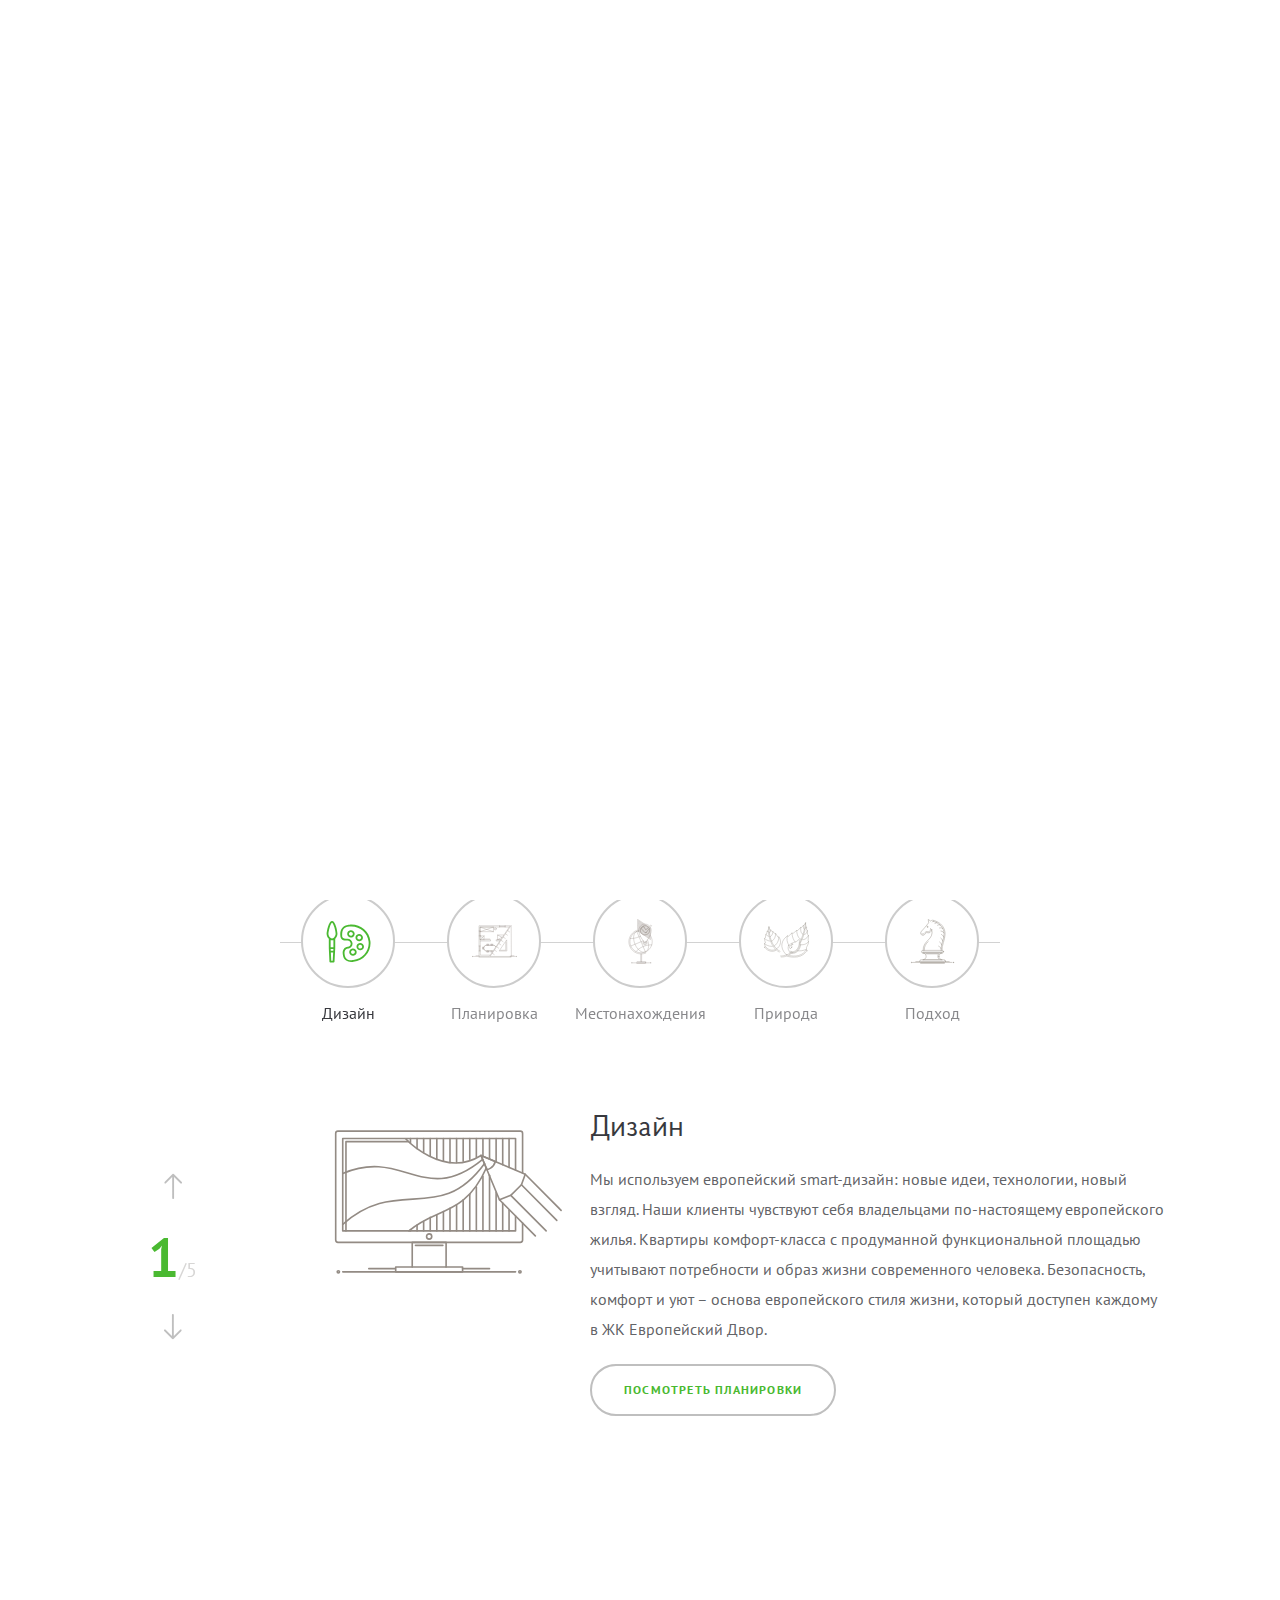
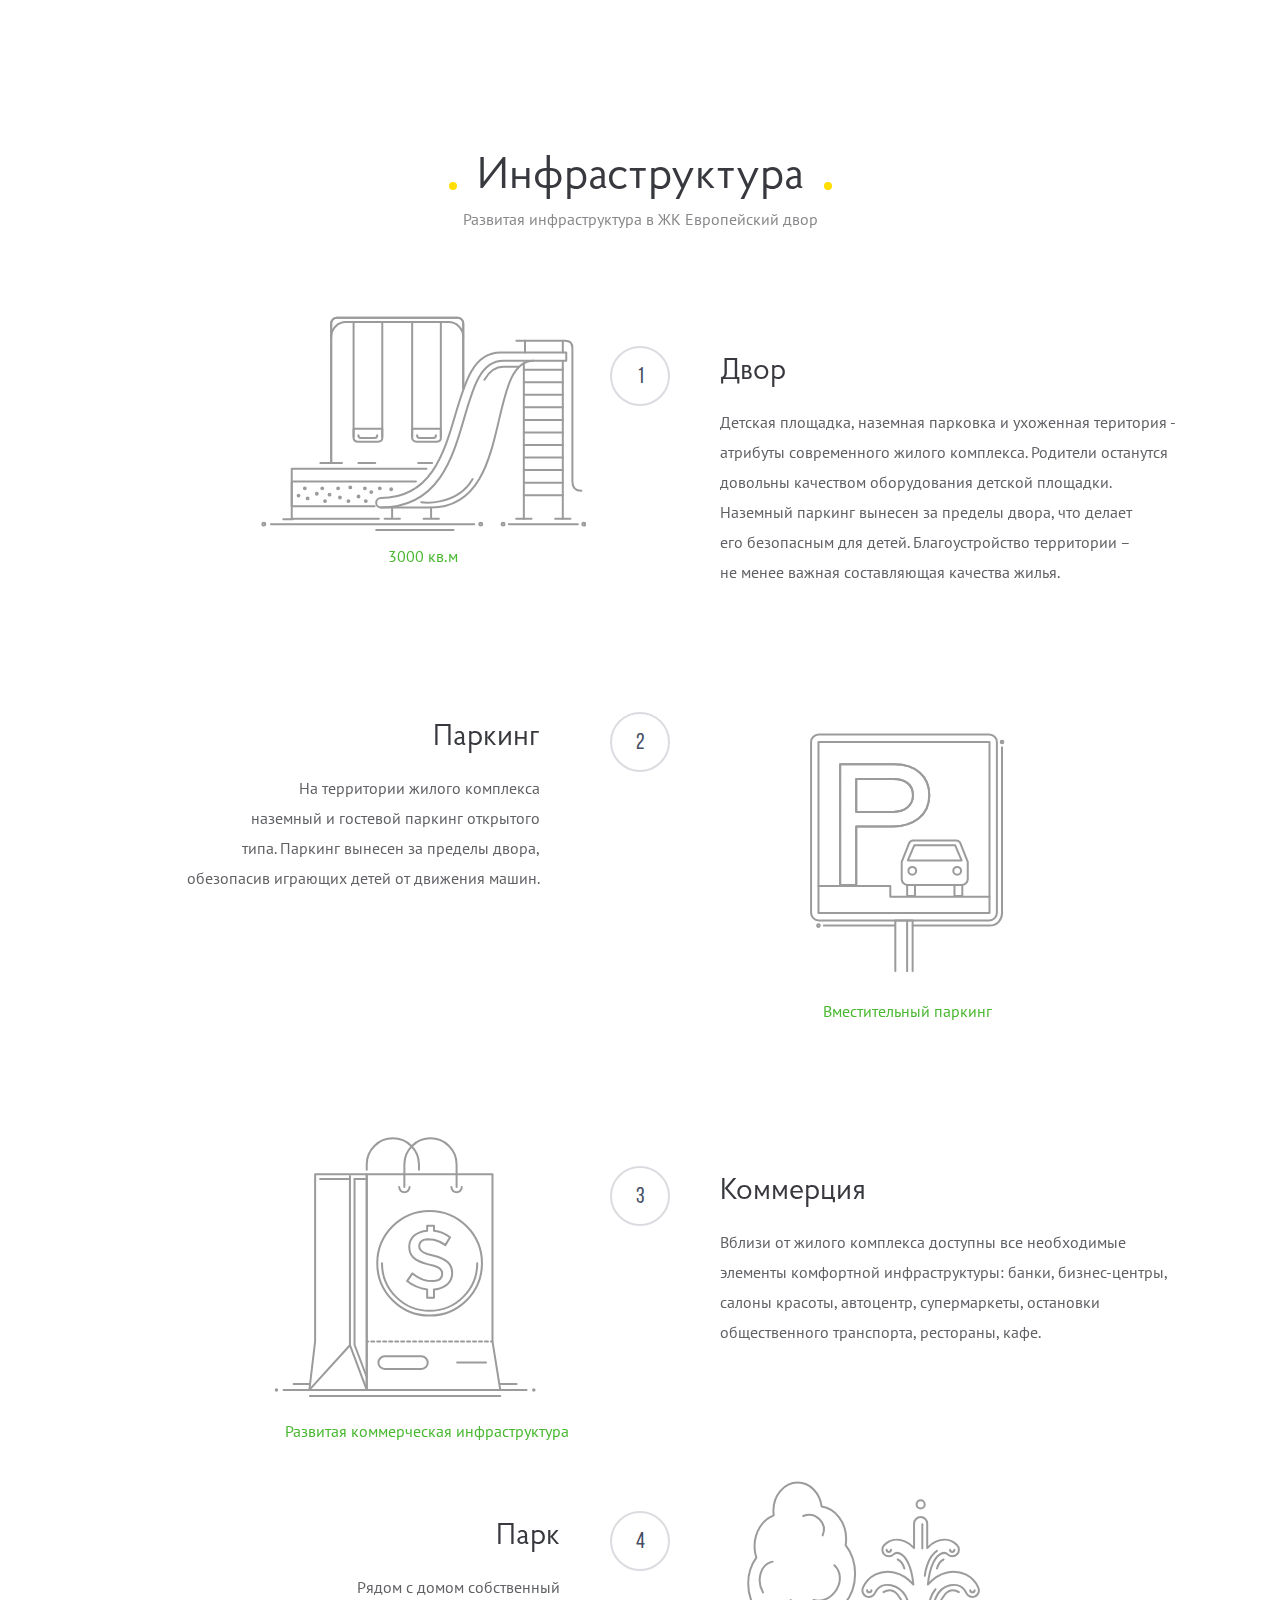
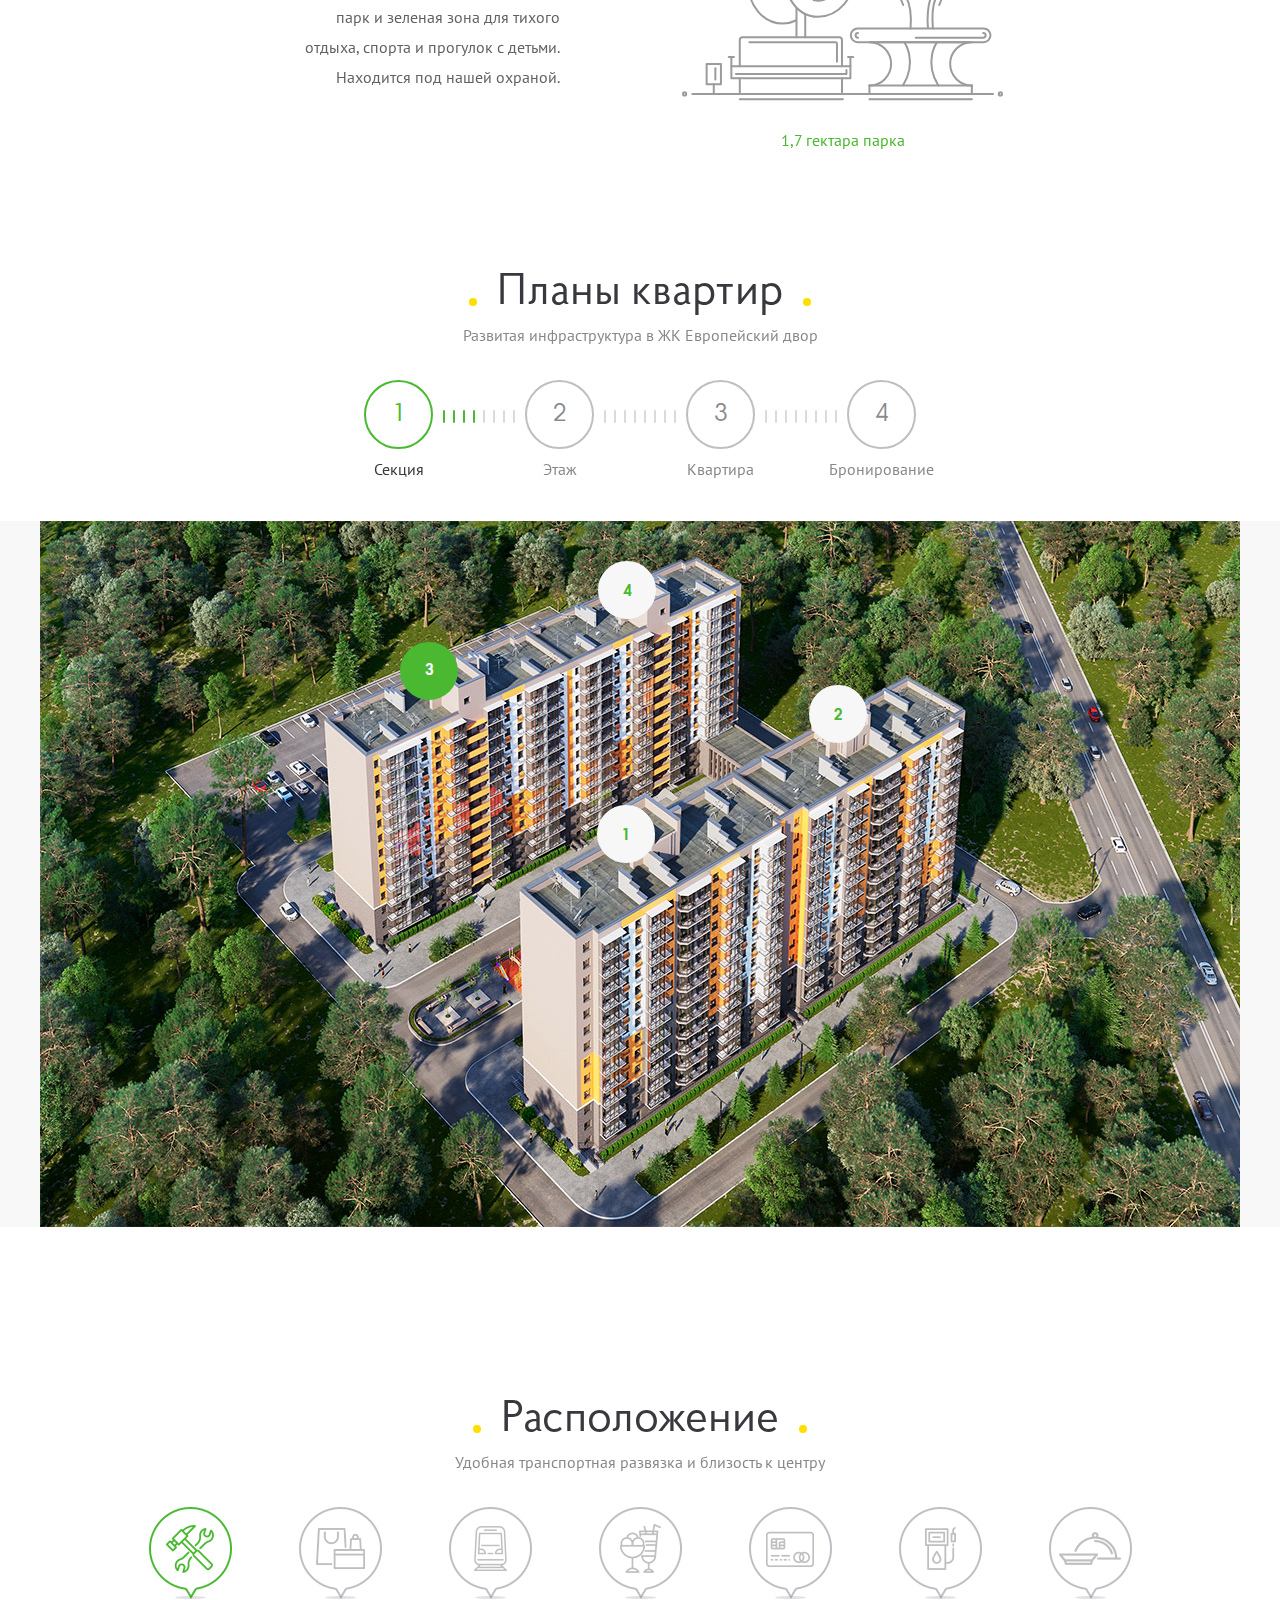
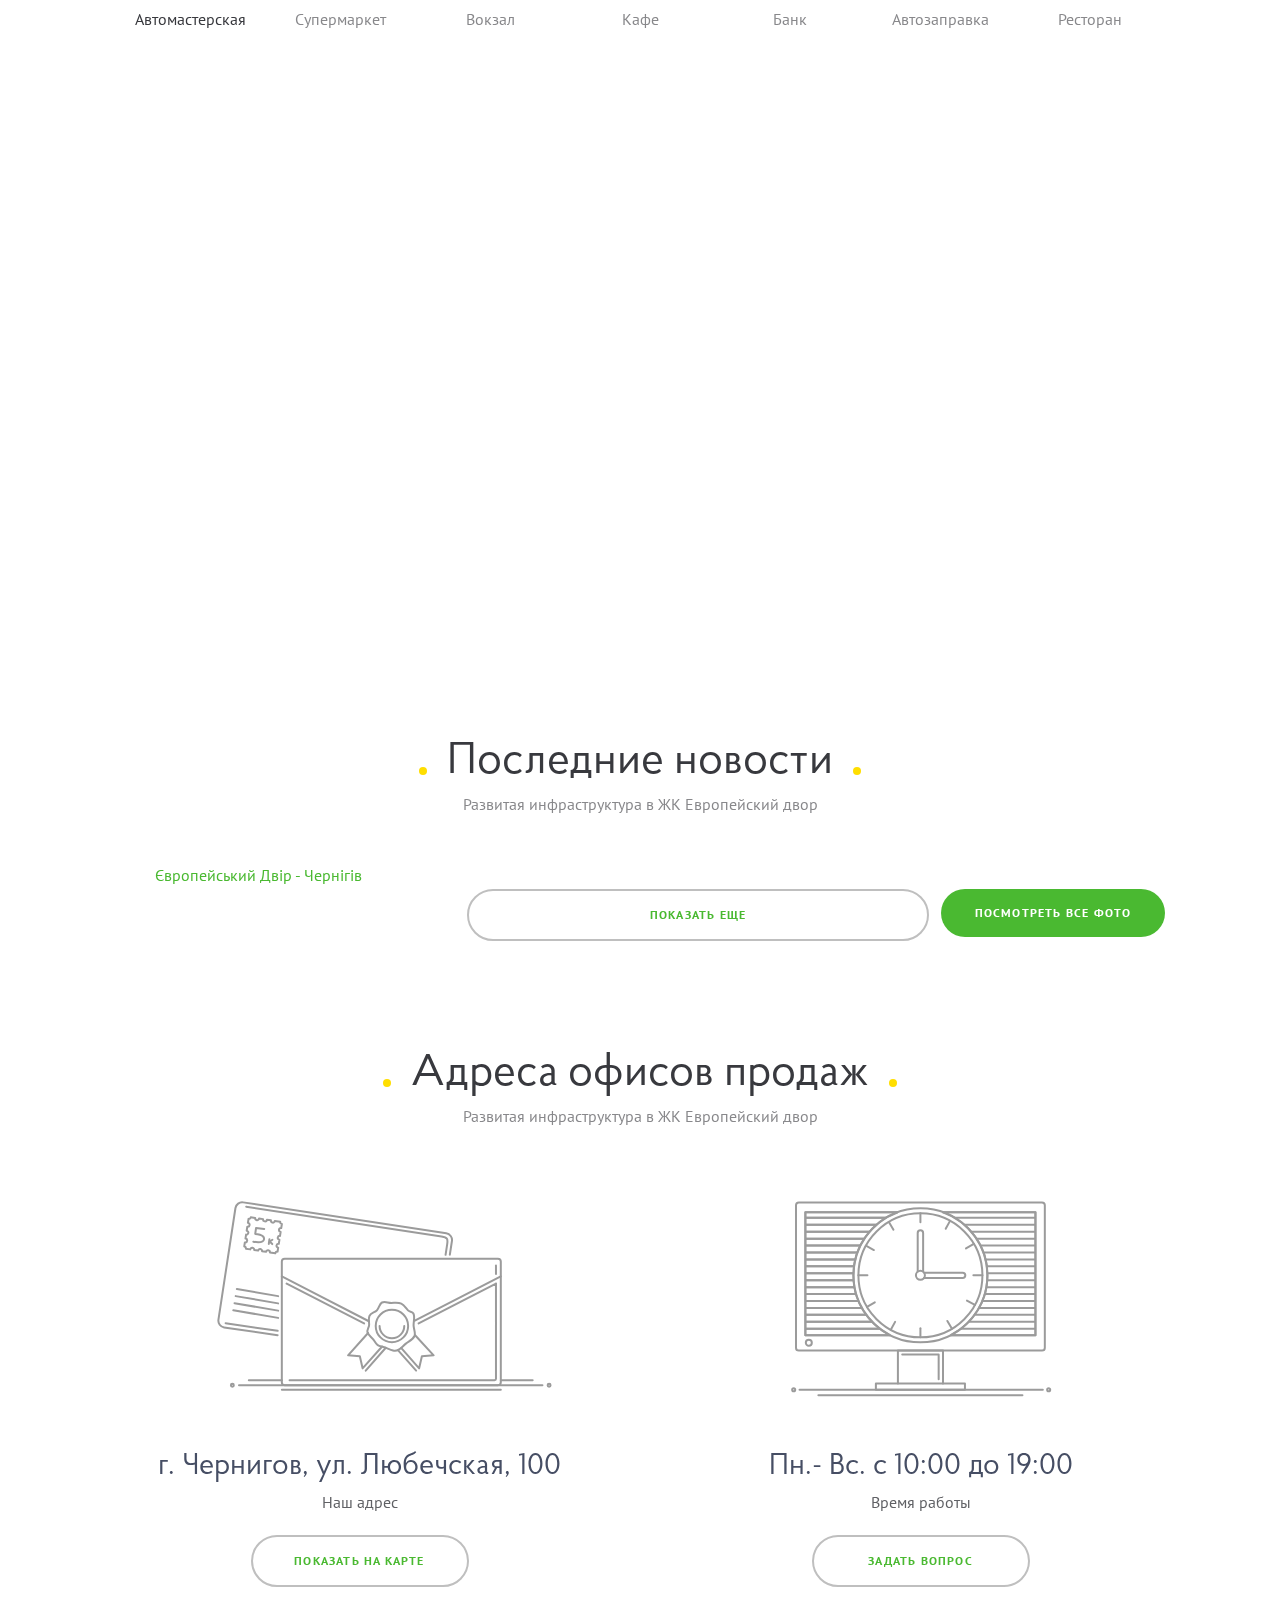
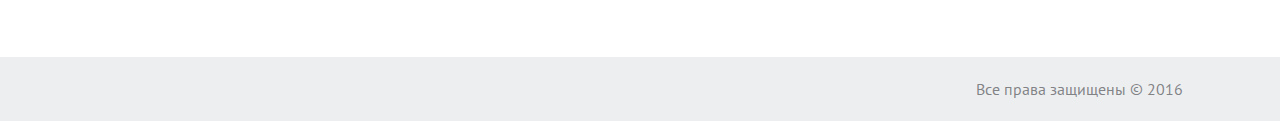
==== commit 3a3d1520: "02.08" ====
--- a/index.html
+++ b/index.html
@@ -64,9 +64,9 @@
 		<div class="wrap">
 			<div class="choose-btn">
 				<a href="#">eurodvir</a>
-				<span class="adr">г. Чернигов, ул. Масаны, 1</span>
+				<span class="adr">г. Чернигов, ул. Любечская, 100</span>
 			</div>
-			<a href="index.html" class="logo-center">idea</a>
+			<a href="http://ideaidea.com.ua/" class="logo-center">idea</a>
 			<div class="menu-btn">
 				<span class="lt"></span>
 				<span class="lm"></span>
@@ -98,9 +98,9 @@
 		<!-- Section Started -->
 		<div class="section started" id="s-main">
 			<div class="wrap">
-				<div class="htitle wow fadeIn" data-wow-duration="2s" data-wow-delay="0.1s">Европейское жилье</div>
-				<div class="hsub_title wow fadeInUp" data-wow-duration="2s" data-wow-delay="0.2s">В новом микрорайоне Чернигова</div>
-				<div class="bts wow fadeInUp" data-wow-duration="2s" data-wow-delay="0.3s">
+				<div class="htitle">Европейское жилье</div>
+				<div class="hsub_title">В новом микрорайоне Чернигова</div>
+				<div class="bts">
 					<a href="#" class="btn green choose_btn">Выбрать квартиру</a>
 				</div>
 			</div>
@@ -110,9 +110,9 @@
 		<!-- Section About -->
 		<div class="section about f-group" id="s-about">
 			<div class="wrap">
-				<div class="title wow fadeInUp" data-wow-duration="2s" data-wow-delay="0.1s">О проекте</div>
-				<div class="subtitle wow fadeInUp" data-wow-delay="2s" data-wow-delay="0.2s">Развитая инфраструктура в ЖК Европейский двор</div>
-				<div class="about_menu wow fadeIn" data-wow-duration="2s" data-wow-delay="0.3s">
+				<div class="title">О проекте</div>
+				<div class="subtitle">Развитая инфраструктура в ЖК Европейский двор</div>
+				<div class="about_menu">
 					<a href="#" class="active"><span class="icon icon_1"></span>Дизайн</a>
 					<a href="#"><span class="icon icon_2"></span>Планировка</a>
 					<a href="#"><span class="icon icon_3"></span>Местонахождения</a>
@@ -124,7 +124,7 @@
 						<div class="swiper-wrapper">	
 							<div class="swiper-slide">	
 								<div class="about_item">
-									<div class="image wow fadeInUp" data-wow-duration="2s" data-wow-delay="0.1s">
+									<div class="image">
 										<svg x="0px" y="0px" width="281px" height="178px" viewBox="-1.092 -0.597 281 178" enable-background="new -1.092 -0.597 281 178" xml:space="preserve">
 											<path fill="none" stroke="#938B84" stroke-width="2" stroke-linecap="round" stroke-linejoin="round" stroke-miterlimit="10" d="
 												M231.332,114.416v20.873c0,1.559-1.275,2.834-2.834,2.834H3.834c-1.559,0-2.834-1.275-2.834-2.834V3.834C1,2.275,2.275,1,3.834,1
@@ -197,9 +197,9 @@
 											<circle fill="none" stroke="#938B84" stroke-width="2" stroke-linecap="round" stroke-linejoin="round" stroke-miterlimit="10" cx="4.264" cy="174.51" r="1.421"/>
 										</svg>
 									</div>
-									<div class="desc wow fadeInUp" data-wow-duration="2s" data-wow-delay="0.1s">
+									<div class="desc">
 										<h3>Дизайн</h3>
-										<p>Мы предлагаем вам стать частью нашей агентской команды и делать жизнь своих клиентов комфортнее и лучше: новый взгляд, новые идеи, новые технологии — это основа smart-подхода, который позволяет создавать невероятно удобное и функциональное жилье, учитывающее потребности и образ жизни современного человека.</p>
+										<p>Мы используем европейский smart-дизайн: новые идеи, технологии, новый взгляд. Наши клиенты чувствуют себя владельцами по-настоящему европейского жилья. Квартиры комфорт-класса с продуманной функциональной площадью учитывают потребности и образ жизни современного человека. Безопасность, комфорт и уют – основа европейского стиля жизни, который доступен каждому в ЖК Европейский Двор.</p>
 										<div class="bts">
 											<a href="#" class="btn choose_btn">Посмотреть планировки</a>
 										</div>
@@ -208,7 +208,7 @@
 							</div>
 							<div class="swiper-slide">	
 								<div class="about_item">
-									<div class="image wow fadeInUp" data-wow-duration="2s" data-wow-delay="0.1s">
+									<div class="image">
 										<svg x="0px" y="0px" width="285px" height="203px" viewBox="-0.821 -0.626 285 203" enable-background="new -0.821 -0.626 285 203" xml:space="preserve">
 											<circle fill="none" stroke="#938B84" stroke-width="2" stroke-linecap="round" stroke-linejoin="round" stroke-miterlimit="10" cx="281.655" cy="195.48" r="1.424"/>
 											<circle fill="none" stroke="#938B84" stroke-width="2" stroke-linecap="round" stroke-linejoin="round" stroke-miterlimit="10" cx="2.421" cy="195.48" r="1.421"/>
@@ -281,9 +281,9 @@
 											<line fill="none" stroke="#938B84" stroke-width="2" stroke-linecap="round" stroke-linejoin="round" stroke-miterlimit="10" x1="43.778" y1="200.499" x2="245.851" y2="200.499"/>
 										</svg>
 									</div>
-									<div class="desc wow fadeInUp" data-wow-duration="2s" data-wow-delay="0.1s">
+									<div class="desc">
 										<h3>Планировка</h3>
-										<p>Мы предлагаем вам стать частью нашей агентской команды и делать жизнь своих клиентов комфортнее и лучше: новый взгляд, новые идеи, новые технологии — это основа smart-подхода, который позволяет создавать невероятно удобное и функциональное жилье, учитывающее потребности и образ жизни современного человека.</p>
+										<p>ЖК Европейский Двор - уютные десятиэтажные дома комплекса идеально подходят для спокойной и тихой жизни в Чернигове. Благодаря удобной планировке мы разместили 11 квартир на каждом этаже, всего 110 квартир в секции. Исходя из цены и расположения вы сможете подобрать функциональную однокомнатную квартиру размером 35 кв. м. или двухкомнатные апартаменты до 65 кв. м.</p>
 										<div class="bts">
 											<a href="#" class="btn choose_btn">Посмотреть планировки</a>
 										</div>
@@ -292,7 +292,7 @@
 							</div>
 							<div class="swiper-slide">	
 								<div class="about_item">
-									<div class="image wow fadeInUp" data-wow-duration="2s" data-wow-delay="0.1s">
+									<div class="image">
 										<svg x="0px" y="0px" width="147px" height="278px" viewBox="-0.611 -0.506 147 278" enable-background="new -0.611 -0.506 147 278" xml:space="preserve">
 											<circle fill="none" stroke="#938B84" stroke-width="2" stroke-linecap="round" stroke-linejoin="round" stroke-miterlimit="10" cx="134.785" cy="270.395" r="1.423"/>
 											<circle fill="none" stroke="#938B84" stroke-width="2" stroke-linecap="round" stroke-linejoin="round" stroke-miterlimit="10" cx="19.521" cy="270.395" r="1.423"/>
@@ -354,9 +354,9 @@
 												c0-15.826,12.829-28.655,28.655-28.655c8.595,0,16.304,3.784,21.556,9.777"/>
 										</svg>
 									</div>
-									<div class="desc wow fadeInUp" data-wow-duration="2s" data-wow-delay="0.1s">
+									<div class="desc">
 										<h3>Местонахождения</h3>
-										<p>Мы предлагаем вам стать частью нашей агентской команды и делать жизнь своих клиентов комфортнее и лучше: новый взгляд, новые идеи, новые технологии — это основа smart-подхода, который позволяет создавать невероятно удобное и функциональное жилье, учитывающее потребности и образ жизни современного человека.</p>
+										<p>Комфортабельный ЖК Европейский Двор расположен в третьем микрорайоне города Чернигов и состоит из 4-х жилых секций. На территории также находится охраняемая детская площадка и отдельный паркинг. Жители комплекса окружены удобной инфраструктурой и приятными соседями. Отлично продуманная транспортная развязка, все необходимое есть поблизости: супермаркеты, школы и детский сад, банки, бизнес-центры, салоны красоты, автоцентр, остановки общественного транспорта и кафе. ЖК Европейский Двор – находка для тех, кто хочет приобрести в Чернигове доступное жилье европейского уровня.</p>
 										<div class="bts">
 											<a href="#" class="btn choose_btn">Посмотреть планировки</a>
 										</div>
@@ -365,7 +365,7 @@
 							</div>
 							<div class="swiper-slide">	
 								<div class="about_item">
-									<div class="image wow fadeInUp" data-wow-duration="2s" data-wow-delay="0.1s">
+									<div class="image">
 										<svg x="0px" y="0px" width="256px" height="218px" viewBox="-0.545 -1.002 256 218" enable-background="new -0.545 -1.002 256 218" xml:space="preserve">
 											<path fill="none" stroke="#938B84" stroke-width="2" stroke-linecap="round" stroke-linejoin="round" stroke-miterlimit="10" d="
 												M90.349,163.435c0,0-62.735-25.094-62.735-138.018"/>
@@ -454,9 +454,9 @@
 												M142.101,167.688c3.322,3.358,8.18,5.554,8.18,5.554"/>
 										</svg>
 									</div>
-									<div class="desc wow fadeInUp" data-wow-duration="2s" data-wow-delay="0.1s">
+									<div class="desc">
 										<h3>Природа</h3>
-										<p>Мы предлагаем вам стать частью нашей агентской команды и делать жизнь своих клиентов комфортнее и лучше: новый взгляд, новые идеи, новые технологии — это основа smart-подхода, который позволяет создавать невероятно удобное и функциональное жилье, учитывающее потребности и образ жизни современного человека.</p>
+										<p>Для утренних пробежек, прогулок с детьми или просто тихого отдыха в проект ЖК Европейский Двор заложен собственный парк. Зеленая зона площадью в 1,7 гектара ухожена, хорошо освещена и охраняется, также как и остальная территория комплекса. Мы заботимся о том, чтобы вид из окна гармонично дополнял удобство вашей новой квартиры.</p>
 										<div class="bts">
 											<a href="#" class="btn choose_btn">Посмотреть планировки</a>
 										</div>
@@ -465,7 +465,7 @@
 							</div>
 							<div class="swiper-slide">	
 								<div class="about_item">
-									<div class="image wow fadeInUp" data-wow-duration="2s" data-wow-delay="0.1s">
+									<div class="image">
 										<svg x="0px" y="0px" width="192px" height="202px" viewBox="-0.155 -1.045 192 202" enable-background="new -0.155 -1.045 192 202" xml:space="preserve">
 											<path fill="none" stroke="#938B84" stroke-width="2" stroke-linecap="round" stroke-linejoin="round" stroke-miterlimit="10" d="
 												M53.776,139.786c-1.938-49.137,50.512-43.964,38.445-95.672c0,0-0.518,10.547-6.896,14.641c-6.158,3.952-12.586,1.227-15.172,1.077
@@ -525,9 +525,9 @@
 												M94.515,11.835c0,0,2.029-3.307,5.274-2.669"/>
 										</svg>
 									</div>
-									<div class="desc wow fadeInUp" data-wow-duration="2s" data-wow-delay="0.1s">
+									<div class="desc">
 										<h3>Подход</h3>
-										<p>Мы предлагаем вам стать частью нашей агентской команды и делать жизнь своих клиентов комфортнее и лучше: новый взгляд, новые идеи, новые технологии — это основа smart-подхода, который позволяет создавать невероятно удобное и функциональное жилье, учитывающее потребности и образ жизни современного человека.</p>
+										<p>Каждый квадратный метр наших планировок является максимально продуманной и функциональной единицей. Современные решения и рациональное использование пространства каждого помещения сделают квартиру в ЖК Европейский Двор любимым домом для вас и ваших детей!</p>
 										<div class="bts">
 											<a href="#" class="btn choose_btn">Посмотреть планировки</a>
 										</div>
@@ -550,13 +550,12 @@
 		<div class="section infra" id="s-infra">
 			<div class="wrap">
 				<div class="f-group">
-					<div class="title wow fadeInUp" data-wow-duration="2s" data-wow-delay="0.1s">Инфраструктура</div>
-					<div class="subtitle wow fadeInUp" data-wow-duration="2s" data-wow-delay="0.2s">Развитая инфраструктура в ЖК Европейский двор</div>
+					<div class="title">Инфраструктура</div>
+					<div class="subtitle">Развитая инфраструктура в ЖК Европейский двор</div>
 				</div>
 				<div class="infra-items">
 					<div class="infra-item dvor">
-						<div class="name wow fadeInLeft" data-wow-duration="2s" data-wow-delay="0.1s">Двор</div>
-						<div class="image wow fadeInLeft" data-wow-duration="2s" data-wow-delay="0.1s">
+						<div class="image">
 							<svg x="0px" y="0px" width="326px" height="216px" viewBox="-1.358 -0.691 326 216" enable-background="new -1.358 -0.691 326 216" xml:space="preserve">
 								<path fill="none" stroke="#9B9B9B" stroke-width="2" stroke-linecap="round" stroke-linejoin="round" stroke-miterlimit="10" d="
 									M69.827,146.366V6.669C69.827,3.551,72.378,1,75.496,1h120.729c3.118,0,5.669,2.551,5.669,5.669v65.392"/>
@@ -652,40 +651,19 @@
 							</svg>
 							<span>3000 кв.м</span>
 						</div>
-						<div class="desc wow fadeInRight" data-wow-duration="2s" data-wow-delay="0.1s">
+						<div class="desc">
 							<h3>Двор</h3>
 							<p>Детская площадка, наземная парковка и ухоженная територия -<br />атрибуты современного жилого комплекса. Родители останутся <br />довольны качеством оборудования детской площадки. <br />Наземный паркинг вынесен за пределы двора, что делает <br />его безопасным для детей. Благоустройство территории – <br />не менее важная составляющая качества жилья.</p>
 						</div>
-						<div class="num wow zoomIn" data-wow-duration="2s" data-wow-delay="0.5s"><span>1</span></div>
+						<div class="num"><span>1</span></div>
 						<div class="clr"></div>
 					</div>
 					<div class="infra-item parking rt">
-						<div class="name wow fadeInLeft" data-wow-duration="2s" data-wow-delay="0.1s">Паркинг</div>
-						<div class="image wow fadeInRight" data-wow-duration="2s" data-wow-delay="0.1s">
+						<div class="image">
 							<svg x="0px" y="0px" width="196px" height="290px" viewBox="-1.063 -1.358 196 290" enable-background="new -1.063 -1.358 196 290" xml:space="preserve">
 								<path fill="none" stroke="#9B9B9B" stroke-width="2" stroke-linecap="round" stroke-linejoin="round" stroke-miterlimit="10" d="
 									M30.092,80.951h54.38c21.308,0,34.774,12.156,34.774,30.846c0,20.528-16.477,31.25-36.603,31.25h-36.47v58.688H30.092V80.951z
 									 M83.163,128.525c12.156,0,19.745-6.79,19.745-16.592c0-10.72-7.712-16.341-19.745-16.341h-36.99v32.933H83.163z"/>
-								<line fill="none" stroke="#9B9B9B" stroke-width="2" stroke-linecap="round" stroke-linejoin="round" stroke-miterlimit="10" x1="9.93" y1="110.76" x2="119.639" y2="1"/>
-								<line fill="none" stroke="#9B9B9B" stroke-width="2" stroke-linecap="round" stroke-linejoin="round" stroke-miterlimit="10" x1="10.169" y1="118.944" x2="119.881" y2="9.184"/>
-								<line fill="none" stroke="#9B9B9B" stroke-width="2" stroke-linecap="round" stroke-linejoin="round" stroke-miterlimit="10" x1="10.411" y1="127.128" x2="120.12" y2="17.365"/>
-								<line fill="none" stroke="#9B9B9B" stroke-width="2" stroke-linecap="round" stroke-linejoin="round" stroke-miterlimit="10" x1="10.65" y1="135.309" x2="120.361" y2="25.549"/>
-								<line fill="none" stroke="#9B9B9B" stroke-width="2" stroke-linecap="round" stroke-linejoin="round" stroke-miterlimit="10" x1="10.892" y1="143.493" x2="120.601" y2="33.733"/>
-								<line fill="none" stroke="#9B9B9B" stroke-width="2" stroke-linecap="round" stroke-linejoin="round" stroke-miterlimit="10" x1="11.134" y1="151.68" x2="120.843" y2="41.917"/>
-								<line fill="none" stroke="#9B9B9B" stroke-width="2" stroke-linecap="round" stroke-linejoin="round" stroke-miterlimit="10" x1="11.372" y1="159.862" x2="121.084" y2="50.102"/>
-								<line fill="none" stroke="#9B9B9B" stroke-width="2" stroke-linecap="round" stroke-linejoin="round" stroke-miterlimit="10" x1="11.614" y1="168.045" x2="121.323" y2="58.285"/>
-								<line fill="none" stroke="#9B9B9B" stroke-width="2" stroke-linecap="round" stroke-linejoin="round" stroke-miterlimit="10" x1="11.853" y1="176.23" x2="121.564" y2="66.47"/>
-								<line fill="none" stroke="#9B9B9B" stroke-width="2" stroke-linecap="round" stroke-linejoin="round" stroke-miterlimit="10" x1="12.095" y1="184.414" x2="121.804" y2="74.65"/>
-								<line fill="none" stroke="#9B9B9B" stroke-width="2" stroke-linecap="round" stroke-linejoin="round" stroke-miterlimit="10" x1="12.336" y1="192.597" x2="122.045" y2="82.834"/>
-								<line fill="none" stroke="#9B9B9B" stroke-width="2" stroke-linecap="round" stroke-linejoin="round" stroke-miterlimit="10" x1="12.576" y1="200.779" x2="122.287" y2="91.019"/>
-								<line fill="none" stroke="#9B9B9B" stroke-width="2" stroke-linecap="round" stroke-linejoin="round" stroke-miterlimit="10" x1="12.817" y1="208.962" x2="122.526" y2="99.203"/>
-								<line fill="none" stroke="#9B9B9B" stroke-width="2" stroke-linecap="round" stroke-linejoin="round" stroke-miterlimit="10" x1="13.057" y1="217.147" x2="122.769" y2="107.387"/>
-								<line fill="none" stroke="#9B9B9B" stroke-width="2" stroke-linecap="round" stroke-linejoin="round" stroke-miterlimit="10" x1="13.298" y1="225.331" x2="123.008" y2="115.567"/>
-								<line fill="none" stroke="#9B9B9B" stroke-width="2" stroke-linecap="round" stroke-linejoin="round" stroke-miterlimit="10" x1="13.54" y1="233.514" x2="123.249" y2="123.754"/>
-								<line fill="none" stroke="#9B9B9B" stroke-width="2" stroke-linecap="round" stroke-linejoin="round" stroke-miterlimit="10" x1="13.779" y1="241.699" x2="123.491" y2="131.938"/>
-								<line fill="none" stroke="#9B9B9B" stroke-width="2" stroke-linecap="round" stroke-linejoin="round" stroke-miterlimit="10" x1="14.021" y1="249.882" x2="123.73" y2="140.12"/>
-								<line fill="none" stroke="#9B9B9B" stroke-width="2" stroke-linecap="round" stroke-linejoin="round" stroke-miterlimit="10" x1="14.259" y1="258.064" x2="123.972" y2="148.303"/>
-								<line fill="none" stroke="#9B9B9B" stroke-width="2" stroke-linecap="round" stroke-linejoin="round" stroke-miterlimit="10" x1="14.501" y1="266.248" x2="124.211" y2="156.488"/>
 								<path fill="none" d="M46.173,95.592h36.99c12.033,0,19.745,5.621,19.745,16.341c0,9.801-7.589,16.592-19.745,16.592h-36.99V95.592z
 									 M30.093,80.95v120.784h16.081v-58.688h36.469c20.127,0,36.604-10.72,36.604-31.249c0-18.69-13.466-30.847-34.773-30.847H30.093z"/>
 								<path fill="none" stroke="#9B9B9B" stroke-width="2" stroke-linecap="round" stroke-linejoin="round" stroke-miterlimit="10" d="
@@ -721,18 +699,17 @@
 									M9.719,242.224c0,0.729-0.589,1.318-1.318,1.318c-0.726,0-1.315-0.589-1.315-1.318c0-0.725,0.589-1.314,1.315-1.314
 									C9.129,240.91,9.719,241.5,9.719,242.224z"/>
 							</svg>
-							<span>78 парковачных мест</span>
+							<span>Вместительный паркинг</span>
 						</div>
-						<div class="desc wow fadeInLeft" data-wow-duration="2s" data-wow-delay="0.1s">
+						<div class="desc">
 							<h3>Паркинг</h3>
 							<p>На территории жилого комплекса <br />наземный и гостевой паркинг открытого <br />типа. Паркинг вынесен за пределы двора, <br />обезопасив играющих детей от движения машин.</p>
 						</div>
-						<div class="num wow zoomIn" data-wow-duration="2s" data-wow-delay="0.5s"><span>2</span></div>
+						<div class="num"><span>2</span></div>
 						<div class="clr"></div>
 					</div>
 					<div class="infra-item komm">
-						<div class="name wow fadeInLeft" data-wow-duration="2s" data-wow-delay="0.1s">Коммерция</div>
-						<div class="image wow fadeInLeft" data-wow-duration="2s" data-wow-delay="0.1s">
+						<div class="image">
 							<svg x="0px" y="0px" width="264px" height="261px" viewBox="-1.739 -1.341 264 261" enable-background="new -1.739 -1.341 264 261" xml:space="preserve">
 								<path fill="#9B9B9B" d="M3.408,252.582c0,0.939-0.763,1.703-1.706,1.703c-0.939,0-1.702-0.764-1.702-1.703
 									c0-0.938,0.763-1.703,1.702-1.703C2.645,250.879,3.408,251.644,3.408,252.582"/>
@@ -779,18 +756,17 @@
 									c5.721,4.548,12.8,7.489,20.117,8.335v8.423h6.82v-8.335c10.695-0.934,18.184-7.075,18.184-16.252
 									C177.433,126.727,171.964,121.595,159.167,118.395z"/>
 							</svg>
-							<span>28 магазинов в радиусе 1 км</span>
+							<span>Развитая коммерческая инфраструктура</span>
 						</div>
-						<div class="desc wow fadeInRight" data-wow-duration="2s" data-wow-delay="0.1s">
+						<div class="desc">
 							<h3>Коммерция</h3>
 							<p>Вблизи от жилого комплекса доступны все необходимые <br />элементы комфортной инфраструктуры: банки, бизнес-центры, <br />салоны красоты, автоцентр, супермаркеты, остановки <br />общественного транспорта, рестораны, кафе.</p>
 						</div>
-						<div class="num wow zoomIn" data-wow-duration="2s" data-wow-delay="0.5s"><span>3</span></div>
+						<div class="num"><span>3</span></div>
 						<div class="clr"></div>
 					</div>
 					<div class="infra-item park rt">
-						<div class="name wow fadeInLeft" data-wow-duration="2s" data-wow-delay="0.1s">Парк</div>
-						<div class="image wow fadeInRight" data-wow-duration="2s" data-wow-delay="0.1s">
+						<div class="image">
 							<svg x="0px" y="0px" width="324px" height="220px" viewBox="-1.012 -0.511 324 220" enable-background="new -1.012 -0.511 324 220" xml:space="preserve">
 								<path fill="none" stroke="#9B9B9B" stroke-width="2" stroke-linecap="round" stroke-linejoin="round" stroke-miterlimit="10" d="
 									M308.47,153.81c0,3.781-3.064,6.848-6.849,6.848H175.634c-3.784,0-6.849-3.066-6.849-6.848s3.064-6.848,6.849-6.848h125.987
@@ -881,13 +857,13 @@
 									M4.188,212.459c0,0.88-0.714,1.594-1.595,1.594c-0.879,0-1.594-0.714-1.594-1.594c0-0.884,0.715-1.598,1.594-1.598
 									C3.475,210.861,4.188,211.575,4.188,212.459z"/>
 							</svg>
-							<span>28 гектаров парка</span>
+							<span>1,7 гектара парка</span>
 						</div>
-						<div class="desc wow fadeInLeft" data-wow-duration="2s" data-wow-delay="0.1s">
+						<div class="desc">
 							<h3>Парк</h3>
 							<p>Рядом с домом собственный <br />парк и зеленая зона для тихого <br />отдыха, спорта и прогулок с детьми. <br />Находится под нашей охраной.</p>
 						</div>
-						<div class="num wow zoomIn" data-wow-duration="2s" data-wow-delay="0.5s"><span>4</span></div>
+						<div class="num"><span>4</span></div>
 						<div class="clr"></div>
 					</div>
 				</div>
@@ -899,8 +875,8 @@
 			<div class="f-group">
 				<div class="wrap">
 					<div class="h-group">
-						<div class="title wow fadeInUp" data-wow-duration="2s" data-wow-delay="0.1s">Планы квартир</div>
-						<div class="subtitle wow fadeInUp" data-wow-duration="2s" data-wow-delay="0.2s">Развитая инфраструктура в ЖК Европейский двор</div>
+						<div class="title">Планы квартир</div>
+						<div class="subtitle">Развитая инфраструктура в ЖК Европейский двор</div>
 					</div>
 					
 					<div class="area_menu">
@@ -954,12 +930,14 @@
 								<div class="label">этаж</div>
 								<a class="next"></a>
 							</div>
+							<!--
 							<div class="plans_filter">
 								<a class="active" data-plans-filter="all">Все</a>
 								<a data-plans-filter="all">м</a>
 								<a data-plans-filter="all">l</a>
 								<a data-plans-filter="all">xl</a>
 							</div>
+							-->
 						</div>
 						<div class="plans plans_1 active">
 							<div class="plans_bg"></div>
@@ -994,69 +972,73 @@
 					<div class="area area_flats" data-subarea="p" id="f-detail">
 						<div class="wrap">
 							<a class="back back_to_plans" data-back-subarea="p">Назад к выбору квартиры</a>
+							<div class="flats-navs">
+								<a href="#" class="prev"></a>
+								<div class="num"><strong>1</strong>/11</div>
+								<a href="#" class="next"></a>
+							</div>
 							<div class="flats">
 								<div class="flat_detail flat_detail_10">
 									<div class="lt">
 										<div class="plan_detail">
 											<div class="plan"></div>
 											<div class="plan_bts">
-												<a class="btn btn_1" data-plan-icon-id="3">1</a>
-												<a class="btn btn_2" data-plan-icon-id="1">2</a>
-												<a class="btn btn_3" data-plan-icon-id="5">3</a>
-												<a class="btn btn_4" data-plan-icon-id="6">4</a>
+												<a class="btn btn_1" data-plan-icon-id="1">1</a>
+												<a class="btn btn_2" data-plan-icon-id="2">2</a>
+												<a class="btn btn_3" data-plan-icon-id="3">3</a>
+												<a class="btn btn_5" data-plan-icon-id="5">4</a>
+												<a class="btn btn_6" data-plan-icon-id="6">5</a>
 											</div>
 											<div class="plan_price">
-												460 000
+												277 950
 												<span>грн.</span>
 											</div>
 										</div>
 									</div>
 									<div class="rt">
 										<div class="h_title">Квартира : 1В</div>
-										<div class="h_subtitle">Общая площадь : 63 м<sup>2</sup></div>
+										<div class="h_subtitle">Общая площадь : 37.06 м<sup>2</sup></div>
 										<div class="plan_tabs">	
 											<div class="plan_tab" id="plan_info">
 												<div class="flat_info">
-													<div class="item item_1">
+													<div class="item item_1" data-plan-icon-id="1">
+														<span class="num">1</span>
 														<div class="icon"></div>
 														<div class="info">
 															<div class="name">Гостинная</div>
-															<div class="square">9 м<sup>2</sup></div>
-														</div>
-													</div>
-													<div class="item item_2">
+															<div class="square">16.03 м<sup>2</sup></div>
+														</div>
+													</div>
+													<div class="item item_2" data-plan-icon-id="2">
+														<span class="num">2</span>
 														<div class="icon"></div>
 														<div class="info">
 															<div class="name">Коридор</div>
-															<div class="square">6 м<sup>2</sup></div>
-														</div>
-													</div>
-													<div class="item item_3">
+															<div class="square">3.64 м<sup>2</sup></div>
+														</div>
+													</div>
+													<div class="item item_3" data-plan-icon-id="3">
+														<span class="num">3</span>
 														<div class="icon"></div>
 														<div class="info">
 															<div class="name">Санузел</div>
-															<div class="square">18 м<sup>2</sup></div>
-														</div>
-													</div>
-													<div class="item item_4">
-														<div class="icon"></div>
-														<div class="info">
-															<div class="name">Спальня</div>
-															<div class="square">13 м<sup>2</sup></div>
-														</div>
-													</div>
-													<div class="item item_5">
+															<div class="square">3.50 м<sup>2</sup></div>
+														</div>
+													</div>
+													<div class="item item_5" data-plan-icon-id="5">
+														<span class="num">4</span>
 														<div class="icon"></div>
 														<div class="info">
 															<div class="name">Кухня</div>
-															<div class="square">22 м<sup>2</sup></div>
-														</div>
-													</div>
-													<div class="item item_6">
+															<div class="square">13.48 м<sup>2</sup></div>
+														</div>
+													</div>
+													<div class="item item_6" data-plan-icon-id="6">
+														<span class="num">5</span>
 														<div class="icon"></div>
 														<div class="info">
 															<div class="name">Балкон</div>
-															<div class="square">4 м<sup>2</sup></div>
+															<div class="square">0.41 м<sup>2</sup></div>
 														</div>
 													</div>
 													<div class="bts">
@@ -1088,64 +1070,71 @@
 										<div class="plan_detail">
 											<div class="plan"></div>
 											<div class="plan_bts">
-												<a class="btn btn_1" data-plan-icon-id="3">1</a>
-												<a class="btn btn_2" data-plan-icon-id="1">2</a>
-												<a class="btn btn_3" data-plan-icon-id="5">3</a>
+												<a class="btn btn_1" data-plan-icon-id="1">1</a>
+												<a class="btn btn_2" data-plan-icon-id="2">2</a>
+												<a class="btn btn_3" data-plan-icon-id="3">3</a>
 												<a class="btn btn_4" data-plan-icon-id="4">4</a>
-												<a class="btn btn_5" data-plan-icon-id="6">5</a>
+												<a class="btn btn_5" data-plan-icon-id="5">5</a>
+												<a class="btn btn_6" data-plan-icon-id="6">6</a>
 											</div>
 											<div class="plan_price">
-												460 000
+												413 475
 												<span>грн.</span>
 											</div>
 										</div>
 									</div>
 									<div class="rt">
 										<div class="h_title">Квартира : 2Б</div>
-										<div class="h_subtitle">Общая площадь : 63 м<sup>2</sup></div>
+										<div class="h_subtitle">Общая площадь : 55.13 м<sup>2</sup></div>
 										<div class="plan_tabs">	
 											<div class="plan_tab" id="plan_info">
 												<div class="flat_info">
-													<div class="item item_1">
+													<div class="item item_1" data-plan-icon-id="1">
+														<span class="num">1</span>
 														<div class="icon"></div>
 														<div class="info">
 															<div class="name">Гостинная</div>
-															<div class="square">9 м<sup>2</sup></div>
-														</div>
-													</div>
-													<div class="item item_2">
+															<div class="square">23.45 м<sup>2</sup></div>
+														</div>
+													</div>
+													<div class="item item_2" data-plan-icon-id="2">
+														<span class="num">2</span>
 														<div class="icon"></div>
 														<div class="info">
 															<div class="name">Коридор</div>
-															<div class="square">6 м<sup>2</sup></div>
-														</div>
-													</div>
-													<div class="item item_3">
+															<div class="square">5.92 м<sup>2</sup></div>
+														</div>
+													</div>
+													<div class="item item_3" data-plan-icon-id="3">
+														<span class="num">3</span>
 														<div class="icon"></div>
 														<div class="info">
 															<div class="name">Санузел</div>
-															<div class="square">18 м<sup>2</sup></div>
-														</div>
-													</div>
-													<div class="item item_4">
+															<div class="square">5.14 м<sup>2</sup></div>
+														</div>
+													</div>
+													<div class="item item_4" data-plan-icon-id="4">
+														<span class="num">4</span>
 														<div class="icon"></div>
 														<div class="info">
 															<div class="name">Спальня</div>
-															<div class="square">13 м<sup>2</sup></div>
-														</div>
-													</div>
-													<div class="item item_5">
+															<div class="square">11.85 м<sup>2</sup></div>
+														</div>
+													</div>
+													<div class="item item_5" data-plan-icon-id="5">
+														<span class="num">5</span>
 														<div class="icon"></div>
 														<div class="info">
 															<div class="name">Кухня</div>
-															<div class="square">22 м<sup>2</sup></div>
-														</div>
-													</div>
-													<div class="item item_6">
+															<div class="square">8.36 м<sup>2</sup></div>
+														</div>
+													</div>
+													<div class="item item_6" data-plan-icon-id="6">
+														<span class="num">6</span>
 														<div class="icon"></div>
 														<div class="info">
 															<div class="name">Балкон</div>
-															<div class="square">4 м<sup>2</sup></div>
+															<div class="square">0.41 м<sup>2</sup></div>
 														</div>
 													</div>
 													<div class="bts">
@@ -1177,64 +1166,71 @@
 										<div class="plan_detail">
 											<div class="plan"></div>
 											<div class="plan_bts">
-												<a class="btn btn_1" data-plan-icon-id="3">1</a>
-												<a class="btn btn_2" data-plan-icon-id="1">2</a>
-												<a class="btn btn_3" data-plan-icon-id="5">3</a>
+												<a class="btn btn_1" data-plan-icon-id="1">1</a>
+												<a class="btn btn_2" data-plan-icon-id="2">2</a>
+												<a class="btn btn_3" data-plan-icon-id="3">3</a>
 												<a class="btn btn_4" data-plan-icon-id="4">4</a>
-												<a class="btn btn_5" data-plan-icon-id="6">5</a>
+												<a class="btn btn_5" data-plan-icon-id="5">5</a>
+												<a class="btn btn_6" data-plan-icon-id="6">6</a>
 											</div>
 											<div class="plan_price">
-												460 000
+												413 475
 												<span>грн.</span>
 											</div>
 										</div>
 									</div>
 									<div class="rt">
 										<div class="h_title">Квартира : 2В</div>
-										<div class="h_subtitle">Общая площадь : 63 м<sup>2</sup></div>
+										<div class="h_subtitle">Общая площадь : 55.13 м<sup>2</sup></div>
 										<div class="plan_tabs">	
 											<div class="plan_tab" id="plan_info">
 												<div class="flat_info">
-													<div class="item item_1">
+													<div class="item item_1" data-plan-icon-id="1">
+														<span class="num">1</span>
 														<div class="icon"></div>
 														<div class="info">
 															<div class="name">Гостинная</div>
-															<div class="square">9 м<sup>2</sup></div>
-														</div>
-													</div>
-													<div class="item item_2">
+															<div class="square">23.45 м<sup>2</sup></div>
+														</div>
+													</div>
+													<div class="item item_2" data-plan-icon-id="2">
+														<span class="num">2</span>
 														<div class="icon"></div>
 														<div class="info">
 															<div class="name">Коридор</div>
-															<div class="square">6 м<sup>2</sup></div>
-														</div>
-													</div>
-													<div class="item item_3">
+															<div class="square">5.92 м<sup>2</sup></div>
+														</div>
+													</div>
+													<div class="item item_3" data-plan-icon-id="3">
+														<span class="num">3</span>
 														<div class="icon"></div>
 														<div class="info">
 															<div class="name">Санузел</div>
-															<div class="square">18 м<sup>2</sup></div>
-														</div>
-													</div>
-													<div class="item item_4">
+															<div class="square">5.14 м<sup>2</sup></div>
+														</div>
+													</div>
+													<div class="item item_4" data-plan-icon-id="4">
+														<span class="num">4</span>
 														<div class="icon"></div>
 														<div class="info">
 															<div class="name">Спальня</div>
-															<div class="square">13 м<sup>2</sup></div>
-														</div>
-													</div>
-													<div class="item item_5">
+															<div class="square">11.85 м<sup>2</sup></div>
+														</div>
+													</div>
+													<div class="item item_5" data-plan-icon-id="5">
+														<span class="num">5</span>
 														<div class="icon"></div>
 														<div class="info">
 															<div class="name">Кухня</div>
-															<div class="square">22 м<sup>2</sup></div>
-														</div>
-													</div>
-													<div class="item item_6">
+															<div class="square">8.36 м<sup>2</sup></div>
+														</div>
+													</div>
+													<div class="item item_6" data-plan-icon-id="6">
+														<span class="num">6</span>
 														<div class="icon"></div>
 														<div class="info">
 															<div class="name">Балкон</div>
-															<div class="square">4 м<sup>2</sup></div>
+															<div class="square">0.41 м<sup>2</sup></div>
 														</div>
 													</div>
 													<div class="bts">
@@ -1266,63 +1262,62 @@
 										<div class="plan_detail">
 											<div class="plan"></div>
 											<div class="plan_bts">
-												<a class="btn btn_1" data-plan-icon-id="3">1</a>
-												<a class="btn btn_2" data-plan-icon-id="1">2</a>
-												<a class="btn btn_3" data-plan-icon-id="5">3</a>
-												<a class="btn btn_5" data-plan-icon-id="6">4</a>
+												<a class="btn btn_1" data-plan-icon-id="1">1</a>
+												<a class="btn btn_2" data-plan-icon-id="2">2</a>
+												<a class="btn btn_3" data-plan-icon-id="3">3</a>
+												<a class="btn btn_5" data-plan-icon-id="5">4</a>
+												<a class="btn btn_6" data-plan-icon-id="6">5</a>
 											</div>
 											<div class="plan_price">
-												460 000
+												307 800
 												<span>грн.</span>
 											</div>
 										</div>
 									</div>
 									<div class="rt">
 										<div class="h_title">Квартира : 1Г</div>
-										<div class="h_subtitle">Общая площадь : 63 м<sup>2</sup></div>
+										<div class="h_subtitle">Общая площадь : 41.04 м<sup>2</sup></div>
 										<div class="plan_tabs">	
 											<div class="plan_tab" id="plan_info">
 												<div class="flat_info">
 													<div class="item item_1">
+														<span class="num">1</span>
 														<div class="icon"></div>
 														<div class="info">
 															<div class="name">Гостинная</div>
-															<div class="square">9 м<sup>2</sup></div>
+															<div class="square">20.24 м<sup>2</sup></div>
 														</div>
 													</div>
 													<div class="item item_2">
+														<span class="num">2</span>
 														<div class="icon"></div>
 														<div class="info">
 															<div class="name">Коридор</div>
-															<div class="square">6 м<sup>2</sup></div>
+															<div class="square">3.41 м<sup>2</sup></div>
 														</div>
 													</div>
 													<div class="item item_3">
+														<span class="num">3</span>
 														<div class="icon"></div>
 														<div class="info">
 															<div class="name">Санузел</div>
-															<div class="square">18 м<sup>2</sup></div>
-														</div>
-													</div>
-													<div class="item item_4">
-														<div class="icon"></div>
-														<div class="info">
-															<div class="name">Спальня</div>
-															<div class="square">13 м<sup>2</sup></div>
+															<div class="square">3.72 м<sup>2</sup></div>
 														</div>
 													</div>
 													<div class="item item_5">
+														<span class="num">4</span>
 														<div class="icon"></div>
 														<div class="info">
 															<div class="name">Кухня</div>
-															<div class="square">22 м<sup>2</sup></div>
+															<div class="square">13.08 м<sup>2</sup></div>
 														</div>
 													</div>
 													<div class="item item_6">
+														<span class="num">5</span>
 														<div class="icon"></div>
 														<div class="info">
 															<div class="name">Балкон</div>
-															<div class="square">4 м<sup>2</sup></div>
+															<div class="square">0.59 м<sup>2</sup></div>
 														</div>
 													</div>
 													<div class="bts">
@@ -1354,63 +1349,62 @@
 										<div class="plan_detail">
 											<div class="plan"></div>
 											<div class="plan_bts">
-												<a class="btn btn_1" data-plan-icon-id="3">1</a>
-												<a class="btn btn_2" data-plan-icon-id="1">2</a>
-												<a class="btn btn_3" data-plan-icon-id="5">3</a>
-												<a class="btn btn_5" data-plan-icon-id="6">4</a>
+												<a class="btn btn_1" data-plan-icon-id="1">1</a>
+												<a class="btn btn_2" data-plan-icon-id="2">2</a>
+												<a class="btn btn_3" data-plan-icon-id="3">3</a>
+												<a class="btn btn_5" data-plan-icon-id="5">4</a>
+												<a class="btn btn_6" data-plan-icon-id="6">5</a>
 											</div>
 											<div class="plan_price">
-												460 000
+												277 950
 												<span>грн.</span>
 											</div>
 										</div>
 									</div>
 									<div class="rt">
 										<div class="h_title">Квартира : 1Д</div>
-										<div class="h_subtitle">Общая площадь : 63 м<sup>2</sup></div>
+										<div class="h_subtitle">Общая площадь : 37.06 м<sup>2</sup></div>
 										<div class="plan_tabs">	
 											<div class="plan_tab" id="plan_info">
 												<div class="flat_info">
-													<div class="item item_1">
+													<div class="item item_1" data-plan-icon-id="1">
+														<span class="num">1</span>
 														<div class="icon"></div>
 														<div class="info">
 															<div class="name">Гостинная</div>
-															<div class="square">9 м<sup>2</sup></div>
-														</div>
-													</div>
-													<div class="item item_2">
+															<div class="square">16.03 м<sup>2</sup></div>
+														</div>
+													</div>
+													<div class="item item_2" data-plan-icon-id="2">
+														<span class="num">2</span>
 														<div class="icon"></div>
 														<div class="info">
 															<div class="name">Коридор</div>
-															<div class="square">6 м<sup>2</sup></div>
-														</div>
-													</div>
-													<div class="item item_3">
+															<div class="square">3.64 м<sup>2</sup></div>
+														</div>
+													</div>
+													<div class="item item_3" data-plan-icon-id="3">
+														<span class="num">3</span>
 														<div class="icon"></div>
 														<div class="info">
 															<div class="name">Санузел</div>
-															<div class="square">18 м<sup>2</sup></div>
-														</div>
-													</div>
-													<div class="item item_4">
-														<div class="icon"></div>
-														<div class="info">
-															<div class="name">Спальня</div>
-															<div class="square">13 м<sup>2</sup></div>
-														</div>
-													</div>
-													<div class="item item_5">
+															<div class="square">3.50 м<sup>2</sup></div>
+														</div>
+													</div>
+													<div class="item item_5" data-plan-icon-id="5">
+														<span class="num">4</span>
 														<div class="icon"></div>
 														<div class="info">
 															<div class="name">Кухня</div>
-															<div class="square">22 м<sup>2</sup></div>
-														</div>
-													</div>
-													<div class="item item_6">
+															<div class="square">13.48 м<sup>2</sup></div>
+														</div>
+													</div>
+													<div class="item item_6" data-plan-icon-id="6">
+														<span class="num">5</span>
 														<div class="icon"></div>
 														<div class="info">
 															<div class="name">Балкон</div>
-															<div class="square">4 м<sup>2</sup></div>
+															<div class="square">0.41 м<sup>2</sup></div>
 														</div>
 													</div>
 													<div class="bts">
@@ -1442,64 +1436,71 @@
 										<div class="plan_detail">
 											<div class="plan"></div>
 											<div class="plan_bts">
-												<a class="btn btn_1" data-plan-icon-id="3">1</a>
-												<a class="btn btn_2" data-plan-icon-id="1">2</a>
-												<a class="btn btn_3" data-plan-icon-id="5">3</a>
+												<a class="btn btn_1" data-plan-icon-id="1">1</a>
+												<a class="btn btn_2" data-plan-icon-id="2">2</a>
+												<a class="btn btn_3" data-plan-icon-id="3">3</a>
 												<a class="btn btn_4" data-plan-icon-id="4">4</a>
-												<a class="btn btn_5" data-plan-icon-id="6">5</a>
+												<a class="btn btn_5" data-plan-icon-id="5">5</a>
+												<a class="btn btn_6" data-plan-icon-id="6">6</a>
 											</div>
 											<div class="plan_price">
-												460 000
+												453 000
 												<span>грн.</span>
 											</div>
 										</div>
 									</div>
 									<div class="rt">
 										<div class="h_title">Квартира : 2А</div>
-										<div class="h_subtitle">Общая площадь : 63 м<sup>2</sup></div>
+										<div class="h_subtitle">Общая площадь : 60.40 м<sup>2</sup></div>
 										<div class="plan_tabs">	
 											<div class="plan_tab" id="plan_info">
 												<div class="flat_info">
-													<div class="item item_1">
+													<div class="item item_1" data-plan-icon-id="1">
+														<span class="num">1</span>
 														<div class="icon"></div>
 														<div class="info">
 															<div class="name">Гостинная</div>
-															<div class="square">9 м<sup>2</sup></div>
-														</div>
-													</div>
-													<div class="item item_2">
+															<div class="square">19.15 м<sup>2</sup></div>
+														</div>
+													</div>
+													<div class="item item_2" data-plan-icon-id="2">
+														<span class="num">2</span>
 														<div class="icon"></div>
 														<div class="info">
 															<div class="name">Коридор</div>
-															<div class="square">6 м<sup>2</sup></div>
-														</div>
-													</div>
-													<div class="item item_3">
+															<div class="square">10.69 м<sup>2</sup></div>
+														</div>
+													</div>
+													<div class="item item_3" data-plan-icon-id="3">
+														<span class="num">3</span>
 														<div class="icon"></div>
 														<div class="info">
 															<div class="name">Санузел</div>
-															<div class="square">18 м<sup>2</sup></div>
-														</div>
-													</div>
-													<div class="item item_4">
+															<div class="square">5.97 м<sup>2</sup></div>
+														</div>
+													</div>
+													<div class="item item_4" data-plan-icon-id="4">
+														<span class="num">4</span>
 														<div class="icon"></div>
 														<div class="info">
 															<div class="name">Спальня</div>
-															<div class="square">13 м<sup>2</sup></div>
-														</div>
-													</div>
-													<div class="item item_5">
+															<div class="square">14.18 м<sup>2</sup></div>
+														</div>
+													</div>
+													<div class="item item_5" data-plan-icon-id="5">
+														<span class="num">5</span>
 														<div class="icon"></div>
 														<div class="info">
 															<div class="name">Кухня</div>
-															<div class="square">22 м<sup>2</sup></div>
-														</div>
-													</div>
-													<div class="item item_6">
+															<div class="square">10.00 м<sup>2</sup></div>
+														</div>
+													</div>
+													<div class="item item_6" data-plan-icon-id="6">
+														<span class="num">6</span>
 														<div class="icon"></div>
 														<div class="info">
 															<div class="name">Балкон</div>
-															<div class="square">4 м<sup>2</sup></div>
+															<div class="square">0.41 м<sup>2</sup></div>
 														</div>
 													</div>
 													<div class="bts">
@@ -1531,64 +1532,71 @@
 										<div class="plan_detail">
 											<div class="plan"></div>
 											<div class="plan_bts">
-												<a class="btn btn_1" data-plan-icon-id="3">1</a>
-												<a class="btn btn_2" data-plan-icon-id="1">2</a>
-												<a class="btn btn_3" data-plan-icon-id="5">3</a>
+												<a class="btn btn_1" data-plan-icon-id="1">1</a>
+												<a class="btn btn_2" data-plan-icon-id="2">2</a>
+												<a class="btn btn_3" data-plan-icon-id="3">3</a>
 												<a class="btn btn_4" data-plan-icon-id="4">4</a>
-												<a class="btn btn_5" data-plan-icon-id="6">5</a>
+												<a class="btn btn_5" data-plan-icon-id="5">5</a>
+												<a class="btn btn_6" data-plan-icon-id="6">6</a>
 											</div>
 											<div class="plan_price">
-												460 000
+												453 000
 												<span>грн.</span>
 											</div>
 										</div>
 									</div>
 									<div class="rt">
 										<div class="h_title">Квартира : 2Г</div>
-										<div class="h_subtitle">Общая площадь : 63 м<sup>2</sup></div>
+										<div class="h_subtitle">Общая площадь : 60.40 м<sup>2</sup></div>
 										<div class="plan_tabs">	
 											<div class="plan_tab" id="plan_info">
 												<div class="flat_info">
-													<div class="item item_1">
+													<div class="item item_1" data-plan-icon-id="1">
+														<span class="num">1</span>
 														<div class="icon"></div>
 														<div class="info">
 															<div class="name">Гостинная</div>
-															<div class="square">9 м<sup>2</sup></div>
-														</div>
-													</div>
-													<div class="item item_2">
+															<div class="square">19.15 м<sup>2</sup></div>
+														</div>
+													</div>
+													<div class="item item_2" data-plan-icon-id="2">
+														<span class="num">2</span>
 														<div class="icon"></div>
 														<div class="info">
 															<div class="name">Коридор</div>
-															<div class="square">6 м<sup>2</sup></div>
-														</div>
-													</div>
-													<div class="item item_3">
+															<div class="square">10.69 м<sup>2</sup></div>
+														</div>
+													</div>
+													<div class="item item_3" data-plan-icon-id="3">
+														<span class="num">3</span>
 														<div class="icon"></div>
 														<div class="info">
 															<div class="name">Санузел</div>
-															<div class="square">18 м<sup>2</sup></div>
-														</div>
-													</div>
-													<div class="item item_4">
+															<div class="square">5.97 м<sup>2</sup></div>
+														</div>
+													</div>
+													<div class="item item_4" data-plan-icon-id="4">
+														<span class="num">4</span>
 														<div class="icon"></div>
 														<div class="info">
 															<div class="name">Спальня</div>
-															<div class="square">13 м<sup>2</sup></div>
-														</div>
-													</div>
-													<div class="item item_5">
+															<div class="square">14.18 м<sup>2</sup></div>
+														</div>
+													</div>
+													<div class="item item_5" data-plan-icon-id="5">
+														<span class="num">5</span>
 														<div class="icon"></div>
 														<div class="info">
 															<div class="name">Кухня</div>
-															<div class="square">22 м<sup>2</sup></div>
-														</div>
-													</div>
-													<div class="item item_6">
+															<div class="square">10.00 м<sup>2</sup></div>
+														</div>
+													</div>
+													<div class="item item_6" data-plan-icon-id="6">
+														<span class="num">6</span>
 														<div class="icon"></div>
 														<div class="info">
 															<div class="name">Балкон</div>
-															<div class="square">4 м<sup>2</sup></div>
+															<div class="square">0.41 м<sup>2</sup></div>
 														</div>
 													</div>
 													<div class="bts">
@@ -1620,63 +1628,62 @@
 										<div class="plan_detail">
 											<div class="plan"></div>
 											<div class="plan_bts">
-												<a class="btn btn_1" data-plan-icon-id="3">1</a>
-												<a class="btn btn_2" data-plan-icon-id="1">2</a>
-												<a class="btn btn_3" data-plan-icon-id="5">3</a>
-												<a class="btn btn_5" data-plan-icon-id="6">4</a>
+												<a class="btn btn_1" data-plan-icon-id="1">1</a>
+												<a class="btn btn_2" data-plan-icon-id="2">2</a>
+												<a class="btn btn_3" data-plan-icon-id="3">3</a>
+												<a class="btn btn_5" data-plan-icon-id="5">4</a>
+												<a class="btn btn_6" data-plan-icon-id="6">5</a>
 											</div>
 											<div class="plan_price">
-												460 000
+												257 925
 												<span>грн.</span>
 											</div>
 										</div>
 									</div>
 									<div class="rt">
 										<div class="h_title">Квартира : 1Б</div>
-										<div class="h_subtitle">Общая площадь : 63 м<sup>2</sup></div>
+										<div class="h_subtitle">Общая площадь : 34.39 м<sup>2</sup></div>
 										<div class="plan_tabs">	
 											<div class="plan_tab" id="plan_info">
 												<div class="flat_info">
-													<div class="item item_1">
+													<div class="item item_1" data-plan-icon-id="1">
+														<span class="num">1</span>
 														<div class="icon"></div>
 														<div class="info">
 															<div class="name">Гостинная</div>
-															<div class="square">9 м<sup>2</sup></div>
-														</div>
-													</div>
-													<div class="item item_2">
+															<div class="square">14.96 м<sup>2</sup></div>
+														</div>
+													</div>
+													<div class="item item_2" data-plan-icon-id="2">
+														<span class="num">2</span>
 														<div class="icon"></div>
 														<div class="info">
 															<div class="name">Коридор</div>
-															<div class="square">6 м<sup>2</sup></div>
-														</div>
-													</div>
-													<div class="item item_3">
+															<div class="square">3.53 м<sup>2</sup></div>
+														</div>
+													</div>
+													<div class="item item_3" data-plan-icon-id="3">
+														<span class="num">3</span>
 														<div class="icon"></div>
 														<div class="info">
 															<div class="name">Санузел</div>
-															<div class="square">18 м<sup>2</sup></div>
-														</div>
-													</div>
-													<div class="item item_4">
-														<div class="icon"></div>
-														<div class="info">
-															<div class="name">Спальня</div>
-															<div class="square">13 м<sup>2</sup></div>
-														</div>
-													</div>
-													<div class="item item_5">
+															<div class="square">3.79 м<sup>2</sup></div>
+														</div>
+													</div>
+													<div class="item item_5" data-plan-icon-id="5">
+														<span class="num">4</span>
 														<div class="icon"></div>
 														<div class="info">
 															<div class="name">Кухня</div>
-															<div class="square">22 м<sup>2</sup></div>
-														</div>
-													</div>
-													<div class="item item_6">
+															<div class="square">11.70 м<sup>2</sup></div>
+														</div>
+													</div>
+													<div class="item item_6" data-plan-icon-id="6">
+														<span class="num">5</span>
 														<div class="icon"></div>
 														<div class="info">
 															<div class="name">Балкон</div>
-															<div class="square">4 м<sup>2</sup></div>
+															<div class="square">0.41 м<sup>2</sup></div>
 														</div>
 													</div>
 													<div class="bts">
@@ -1708,63 +1715,62 @@
 										<div class="plan_detail">
 											<div class="plan"></div>
 											<div class="plan_bts">
-												<a class="btn btn_1" data-plan-icon-id="3">1</a>
-												<a class="btn btn_2" data-plan-icon-id="1">2</a>
-												<a class="btn btn_3" data-plan-icon-id="5">3</a>
-												<a class="btn btn_5" data-plan-icon-id="6">4</a>
+												<a class="btn btn_1" data-plan-icon-id="1">1</a>
+												<a class="btn btn_2" data-plan-icon-id="2">2</a>
+												<a class="btn btn_3" data-plan-icon-id="3">3</a>
+												<a class="btn btn_5" data-plan-icon-id="5">4</a>
+												<a class="btn btn_6" data-plan-icon-id="6">5</a>
 											</div>
 											<div class="plan_price">
-												460 000
+												255 300
 												<span>грн.</span>
 											</div>
 										</div>
 									</div>
 									<div class="rt">
 										<div class="h_title">Квартира : 1А</div>
-										<div class="h_subtitle">Общая площадь : 63 м<sup>2</sup></div>
+										<div class="h_subtitle">Общая площадь : 34.04 м<sup>2</sup></div>
 										<div class="plan_tabs">	
 											<div class="plan_tab" id="plan_info">
 												<div class="flat_info">
-													<div class="item item_1">
+													<div class="item item_1" data-plan-icon-id="1">
+														<span class="num">1</span>
 														<div class="icon"></div>
 														<div class="info">
 															<div class="name">Гостинная</div>
-															<div class="square">9 м<sup>2</sup></div>
-														</div>
-													</div>
-													<div class="item item_2">
+															<div class="square">14.96 м<sup>2</sup></div>
+														</div>
+													</div>
+													<div class="item item_2" data-plan-icon-id="2">
+														<span class="num">2</span>
 														<div class="icon"></div>
 														<div class="info">
 															<div class="name">Коридор</div>
-															<div class="square">6 м<sup>2</sup></div>
-														</div>
-													</div>
-													<div class="item item_3">
+															<div class="square">3.49 м<sup>2</sup></div>
+														</div>
+													</div>
+													<div class="item item_3" data-plan-icon-id="3">
+														<span class="num">3</span>
 														<div class="icon"></div>
 														<div class="info">
 															<div class="name">Санузел</div>
-															<div class="square">18 м<sup>2</sup></div>
-														</div>
-													</div>
-													<div class="item item_4">
-														<div class="icon"></div>
-														<div class="info">
-															<div class="name">Спальня</div>
-															<div class="square">13 м<sup>2</sup></div>
-														</div>
-													</div>
-													<div class="item item_5">
+															<div class="square">3.45 м<sup>2</sup></div>
+														</div>
+													</div>
+													<div class="item item_5" data-plan-icon-id="5">
+														<span class="num">4</span>
 														<div class="icon"></div>
 														<div class="info">
 															<div class="name">Кухня</div>
-															<div class="square">22 м<sup>2</sup></div>
-														</div>
-													</div>
-													<div class="item item_6">
+															<div class="square">1.73 м<sup>2</sup></div>
+														</div>
+													</div>
+													<div class="item item_6" data-plan-icon-id="6">
+														<span class="num">5</span>
 														<div class="icon"></div>
 														<div class="info">
 															<div class="name">Балкон</div>
-															<div class="square">4 м<sup>2</sup></div>
+															<div class="square">0.41 м<sup>2</sup></div>
 														</div>
 													</div>
 													<div class="bts">
@@ -1796,63 +1802,62 @@
 										<div class="plan_detail">
 											<div class="plan"></div>
 											<div class="plan_bts">
-												<a class="btn btn_1" data-plan-icon-id="3">1</a>
-												<a class="btn btn_2" data-plan-icon-id="1">2</a>
-												<a class="btn btn_3" data-plan-icon-id="5">3</a>
-												<a class="btn btn_5" data-plan-icon-id="6">4</a>
+												<a class="btn btn_1" data-plan-icon-id="1">1</a>
+												<a class="btn btn_2" data-plan-icon-id="2">2</a>
+												<a class="btn btn_3" data-plan-icon-id="3">3</a>
+												<a class="btn btn_5" data-plan-icon-id="5">4</a>
+												<a class="btn btn_6" data-plan-icon-id="6">5</a>
 											</div>
 											<div class="plan_price">
-												460 000
+												255 300
 												<span>грн.</span>
 											</div>
 										</div>
 									</div>
 									<div class="rt">
 										<div class="h_title">Квартира : 1Ж</div>
-										<div class="h_subtitle">Общая площадь : 63 м<sup>2</sup></div>
+										<div class="h_subtitle">Общая площадь : 34.04 м<sup>2</sup></div>
 										<div class="plan_tabs">	
 											<div class="plan_tab" id="plan_info">
 												<div class="flat_info">
-													<div class="item item_1">
+													<div class="item item_1" data-plan-icon-id="1">
+														<span class="num">1</span>
 														<div class="icon"></div>
 														<div class="info">
 															<div class="name">Гостинная</div>
-															<div class="square">9 м<sup>2</sup></div>
-														</div>
-													</div>
-													<div class="item item_2">
+															<div class="square">14.96 м<sup>2</sup></div>
+														</div>
+													</div>
+													<div class="item item_2" data-plan-icon-id="2">
+														<span class="num">2</span>
 														<div class="icon"></div>
 														<div class="info">
 															<div class="name">Коридор</div>
-															<div class="square">6 м<sup>2</sup></div>
-														</div>
-													</div>
-													<div class="item item_3">
+															<div class="square">3.49 м<sup>2</sup></div>
+														</div>
+													</div>
+													<div class="item item_3" data-plan-icon-id="3">
+														<span class="num">3</span>
 														<div class="icon"></div>
 														<div class="info">
 															<div class="name">Санузел</div>
-															<div class="square">18 м<sup>2</sup></div>
-														</div>
-													</div>
-													<div class="item item_4">
-														<div class="icon"></div>
-														<div class="info">
-															<div class="name">Спальня</div>
-															<div class="square">13 м<sup>2</sup></div>
-														</div>
-													</div>
-													<div class="item item_5">
+															<div class="square">3.45 м<sup>2</sup></div>
+														</div>
+													</div>
+													<div class="item item_5" data-plan-icon-id="5">
+														<span class="num">4</span>
 														<div class="icon"></div>
 														<div class="info">
 															<div class="name">Кухня</div>
-															<div class="square">22 м<sup>2</sup></div>
-														</div>
-													</div>
-													<div class="item item_6">
+															<div class="square">11.73 м<sup>2</sup></div>
+														</div>
+													</div>
+													<div class="item item_6" data-plan-icon-id="6">
+														<span class="num">5</span>
 														<div class="icon"></div>
 														<div class="info">
 															<div class="name">Балкон</div>
-															<div class="square">4 м<sup>2</sup></div>
+															<div class="square">0.41 м<sup>2</sup></div>
 														</div>
 													</div>
 													<div class="bts">
@@ -1884,63 +1889,62 @@
 										<div class="plan_detail">
 											<div class="plan"></div>
 											<div class="plan_bts">
-												<a class="btn btn_1" data-plan-icon-id="3">1</a>
-												<a class="btn btn_2" data-plan-icon-id="1">2</a>
-												<a class="btn btn_3" data-plan-icon-id="5">3</a>
-												<a class="btn btn_5" data-plan-icon-id="6">4</a>
+												<a class="btn btn_1" data-plan-icon-id="1">1</a>
+												<a class="btn btn_2" data-plan-icon-id="2">2</a>
+												<a class="btn btn_3" data-plan-icon-id="3">3</a>
+												<a class="btn btn_5" data-plan-icon-id="5">4</a>
+												<a class="btn btn_6" data-plan-icon-id="6">5</a>
 											</div>
 											<div class="plan_price">
-												460 000
+												261 975
 												<span>грн.</span>
 											</div>
 										</div>
 									</div>
 									<div class="rt">
 										<div class="h_title">Квартира : 1Е</div>
-										<div class="h_subtitle">Общая площадь : 63 м<sup>2</sup></div>
+										<div class="h_subtitle">Общая площадь : 34.93 м<sup>2</sup></div>
 										<div class="plan_tabs">	
 											<div class="plan_tab" id="plan_info">
 												<div class="flat_info">
-													<div class="item item_1">
+													<div class="item item_1" data-plan-icon-id="1">
+														<span class="num">1</span>
 														<div class="icon"></div>
 														<div class="info">
 															<div class="name">Гостинная</div>
-															<div class="square">9 м<sup>2</sup></div>
-														</div>
-													</div>
-													<div class="item item_2">
+															<div class="square">14.96 м<sup>2</sup></div>
+														</div>
+													</div>
+													<div class="item item_2" data-plan-icon-id="2">
+														<span class="num">2</span>
 														<div class="icon"></div>
 														<div class="info">
 															<div class="name">Коридор</div>
-															<div class="square">6 м<sup>2</sup></div>
-														</div>
-													</div>
-													<div class="item item_3">
+															<div class="square">3.53 м<sup>2</sup></div>
+														</div>
+													</div>
+													<div class="item item_3" data-plan-icon-id="3">
+														<span class="num">3</span>
 														<div class="icon"></div>
 														<div class="info">
 															<div class="name">Санузел</div>
-															<div class="square">18 м<sup>2</sup></div>
-														</div>
-													</div>
-													<div class="item item_4">
-														<div class="icon"></div>
-														<div class="info">
-															<div class="name">Спальня</div>
-															<div class="square">13 м<sup>2</sup></div>
-														</div>
-													</div>
-													<div class="item item_5">
+															<div class="square">3.79 м<sup>2</sup></div>
+														</div>
+													</div>
+													<div class="item item_5" data-plan-icon-id="5">
+														<span class="num">4</span>
 														<div class="icon"></div>
 														<div class="info">
 															<div class="name">Кухня</div>
-															<div class="square">22 м<sup>2</sup></div>
-														</div>
-													</div>
-													<div class="item item_6">
+															<div class="square">11.70 м<sup>2</sup></div>
+														</div>
+													</div>
+													<div class="item item_6" data-plan-icon-id="6">
+														<span class="num">5</span>
 														<div class="icon"></div>
 														<div class="info">
 															<div class="name">Балкон</div>
-															<div class="square">4 м<sup>2</sup></div>
+															<div class="square">0.41 м<sup>2</sup></div>
 														</div>
 													</div>
 													<div class="bts">
@@ -1977,8 +1981,8 @@
 		<!-- Section Map -->
 		<div class="section map" id="s-map">
 			<div class="wrap f-group">
-				<div class="title wow fadeInUp" data-wow-duration="2s" data-wow-delay="0.1s">Расположение</div>
-				<div class="subtitle wow fadeInUp" data-wow-duration="2s" data-wow-delay="0.2s">Удобная транспортная развязка и близость к центру</div>
+				<div class="title">Расположение</div>
+				<div class="subtitle">Удобная транспортная развязка и близость к центру</div>
 				<div class="infra_menu">
 					<a href="#infra-tab-1" class="item item-1 active">
 						<span class="icon"></span>
@@ -2042,8 +2046,8 @@
 			<div class="f-group">
 				<div class="wrap">
 					<div class="h-group f-group">
-						<div class="title wow fadeInUp" data-wow-duration="2s" data-wow-delay="0.1s">Последние новости</div>
-						<div class="subtitle wow fadeInUp" data-wow-duration="2s" data-wow-delay="0.2s">Развитая инфраструктура в ЖК Европейский двор</div>
+						<div class="title">Последние новости</div>
+						<div class="subtitle">Развитая инфраструктура в ЖК Европейский двор</div>
 					</div>
 					<div class="lt">
 						<div class="fb-page" data-href="https://www.facebook.com/eurodvir.cn.ua/" data-tabs="timeline" data-width="340" data-height="424" data-small-header="false" data-adapt-container-width="true" data-hide-cover="false" data-show-facepile="true"><blockquote cite="https://www.facebook.com/eurodvir.cn.ua/" class="fb-xfbml-parse-ignore"><a href="https://www.facebook.com/eurodvir.cn.ua/">Європейський Двір - Чернігів</a></blockquote></div>
@@ -2104,12 +2108,12 @@
 				<div class="f-group">
 					<div class="wrap">
 						<div class="h-group f-group">
-							<div class="title wow fadeInUp" data-wow-duration="2s" data-wow-delay="0.1s">Адреса офисов продаж</div>
-							<div class="subtitle wow fadeInUp" data-wow-duration="2s" data-wow-delay="0.2s">Развитая инфраструктура в ЖК Европейский двор</div>
+							<div class="title">Адреса офисов продаж</div>
+							<div class="subtitle">Развитая инфраструктура в ЖК Европейский двор</div>
 						</div>
 						<div class="items">
 							<div class="item lt">
-								<div class="image wow fadeInUp" data-wow-duration="2s" data-wow-delay="0.1s">
+								<div class="image">
 									<svg x="0px" y="0px" width="336px" height="191px" viewBox="-0.368 -0.288 336 191" enable-background="new -0.368 -0.288 336 191" xml:space="preserve">
 										<path fill="none" stroke="#9B9B9B" stroke-width="2" stroke-linecap="round" stroke-linejoin="round" stroke-miterlimit="10" d="
 											M283.433,181.072c0,1.56-1.275,2.836-2.835,2.836H67.289c-1.559,0-2.835-1.276-2.835-2.836V60.265c0-1.559,1.276-2.835,2.835-2.835
@@ -2173,14 +2177,14 @@
 											55.042,38.483 52.328,40.26 54.896,42.783 "/>
 									</svg>
 								</div>
-								<div class="name wow fadeInUp" data-wow-duration="2s" data-wow-delay="0.2s">г. Чернигов, ул. Любечская, 100</div>
-								<div class="desc wow fadeInUp" data-wow-duration="2s" data-wow-delay="0.3s">Наш адрес</div>
-								<div class="bts wow fadeInUp" data-wow-duration="2s" data-wow-delay="0.4s">
+								<div class="name">г. Чернигов, ул. Любечская, 100</div>
+								<div class="desc">Наш адрес</div>
+								<div class="bts">
 									<a class="btn map-btn">Показать на карте</a>
 								</div>
 							</div>
 							<div class="item rt">
-								<div class="image wow fadeInUp" data-wow-duration="2s" data-wow-delay="0.1s">
+								<div class="image">
 									<svg x="0px" y="0px" width="262px" height="196px" viewBox="-1.157 -0.395 262 196" enable-background="new -1.157 -0.395 262 196" xml:space="preserve">
 										<path fill="none" stroke="#9B9B9B" stroke-width="2" stroke-linecap="round" stroke-linejoin="round" stroke-miterlimit="10" d="
 											M253.663,146.291c0,1.559-1.276,2.835-2.835,2.835H7.684c-1.559,0-2.834-1.276-2.834-2.835V3.834C4.85,2.275,6.125,1,7.684,1
@@ -2354,9 +2358,9 @@
 											V10.826H151.733z"/>
 									</svg>
 								</div>
-								<div class="name wow fadeInUp" data-wow-duration="2s" data-wow-delay="0.2s"><span>Пн.- Вс.</span> с 10:00 до 19:00</div>
-								<div class="desc wow fadeInUp" data-wow-duration="2s" data-wow-delay="0.3s">Время работы</div>
-								<div class="bts wow fadeInUp" data-wow-duration="2s" data-wow-delay="0.4s">
+								<div class="name"><span>Пн.- Вс.</span> с 10:00 до 19:00</div>
+								<div class="desc">Время работы</div>
+								<div class="bts">
 									<a class="btn btn_ask">Задать вопрос</a>
 								</div>
 							</div>
@@ -2398,7 +2402,7 @@
 				<div class="bts">
 					<a href="#" class="btn green btn_ask">поддержка 24/7</a>
 					<div class="politic">	
-						<a href="#">Политика конфидициальности</a>
+						<a href="#">Ваши данные не будут переданы третьим лицам</a>
 					</div>
 				</div>
 			</div>
@@ -2415,7 +2419,7 @@
 				<div class="bts">
 					<a href="#" class="btn green btn_ask">поддержка 24/7</a>
 					<div class="politic">					
-						<a href="#">Политика конфидициальности</a>
+						<a href="#">Ваши данные не будут переданы третьим лицам</a>
 					</div>
 				</div>
 			</div>
@@ -2444,7 +2448,7 @@
 				<div class="bts">
 					<a href="#" class="btn green">отправить вопрос</a>
 					<div class="politic">	
-						<a href="#">Политика конфидициальности</a>
+						<a href="#">Ваши данные не будут переданы третьим лицам</a>
 					</div>
 				</div>
 			</div>
@@ -2474,7 +2478,6 @@
     <script type="text/javascript" src="js/jquery.min.js"></script>
 	<script type="text/javascript" src="http://maps.google.com/maps/api/js?key=AIzaSyBoDhTpnpCOFitNC83T97Bh-W051-5cTx0"></script>
 	<script type="text/javascript" src="js/swiper.min.js"></script>
-	<script type="text/javascript" src="js/wow.min.js"></script>
 	<script type="text/javascript" src="js/jquery.maskedinput.js"></script>
 	<script type="text/javascript" src="js/jquery.validate.min.js"></script>
 	<script type="text/javascript" src="js/messages_ru.min.js"></script>
--- a/css/style.css
+++ b/css/style.css
@@ -1 +1 @@
-::-webkit-input-placeholder{color:#38393e}:-moz-placeholder{color:#38393e}::-moz-placeholder{color:#38393e}:-ms-input-placeholder{color:#38393e}@font-face{font-family:'Proba Pro';src:url('../fonts/Proba Pro Regular.eot');src:local('☺'),url('../fonts/Proba Pro Regular.woff') format('woff'),url('../fonts/Proba Pro Regular.ttf') format('truetype'),url('../fonts/Proba Pro Regular.svg') format('svg');font-weight:400;font-style:normal}@font-face{font-family:'Proba Pro';src:url('../fonts/Proba Pro Bold.eot');src:local('☺'),url('../fonts/Proba Pro Bold.woff') format('woff'),url('../fonts/Proba Pro Bold.ttf') format('truetype'),url('../fonts/Proba Pro Bold.svg') format('svg');font-weight:700;font-style:normal}@font-face{font-family:BebasNeue;src:url(../fonts/bebas_neue_regular.eot);src:local('☺'),url(../fonts/bebas_neue_regular.woff) format('woff'),url(../fonts/bebas_neue_regular.ttf) format('truetype'),url(../fonts/bebas_neue_regular.svg) format('svg');font-weight:400;font-style:normal}@font-face{font-family:BebasNeueBold;src:url(../fonts/BebasNeueBold.eot);src:local('☺'),url(../fonts/BebasNeueBold.woff) format('woff'),url(../fonts/BebasNeueBold.ttf) format('truetype'),url(../fonts/BebasNeueBold.svg) format('svg');font-weight:400;font-style:normal}*,::after,::before{box-sizing:border-box;-webkit-box-sizing:border-box;outline:0}body{margin:0;padding:0;background:#fff;font-size:16px;color:rgba(56,57,62,.6);font-family:'PT Sans',sans-serif;font-weight:400}body.p_open{overflow:hidden}a{color:#4ab931;text-decoration:none;cursor:pointer}a:active,a:link,a:visited{color:#4ab931}a:hover{color:#4ab931;text-decoration:none}a img{border:none}.clr{clear:both}button,input,textarea{font-family:'PT Sans',sans-serif}ul{margin:0;padding:0;list-style:none}.wrap{width:1100px;margin:0 auto;position:relative}.bts{text-align:center}.bts .btn{position:relative;height:52px;display:inline-block;line-height:48px;background:0 0;border:2px solid #bfbfbf;color:#4ab931;letter-spacing:.1em;font-size:12px;text-transform:uppercase;font-weight:700;padding:0 32px;cursor:pointer;text-decoration:none;border-radius:48px;-moz-border-radius:48px;-webkit-border-radius:48px;-khtml-border-radius:48px;transition:all .5s ease 0s;-moz-transition:all .5s ease 0s;-webkit-transition:all .5s ease 0s;-o-transition:all .5s ease 0s}.bts .btn:hover{color:#3c9b26;border-color:#3c9b26}.bts .btn.green{height:48px;line-height:48px;background:#4ab931;border:none;color:#fff;font-size:12px;text-transform:uppercase;font-weight:700;border-radius:48px;-moz-border-radius:48px;-webkit-border-radius:48px;-khtml-border-radius:48px}.bts .btn.green:hover{color:#fff;background:#3c9b26}.bts .btn.btn_white{background:#fff}.bts .btn.btn_white:hover{background:#d5d4d3}.mob{display:none}.map_alert{color:#424e66}.fline-y{content:'';position:absolute;top:0;left:50%;width:2px;height:0;background:#ffdd2e;margin:0 0 0 -1px;transition:all 0s ease 0s;-moz-transition:all 0s ease 0s;-webkit-transition:all 0s ease 0s;-o-transition:all 0s ease 0s;z-index:2}.fline-g{content:'';position:absolute;top:0;left:50%;width:2px;height:0;background:#dadce0;margin:0 0 0 -1px;z-index:2;opacity:0}.fline-g.active{opacity:1}.f-group{background:#fff;position:relative;z-index:3;overflow:hidden}header{height:70px;position:fixed;background:#fff;top:0;left:0;width:100%;z-index:98;transition:1s ease 0s;-moz-transition:1s ease 0s;-webkit-transition:1s ease 0s;-o-transition:1s ease 0s}header .choose-btn{float:left;margin-top:25px;position:relative;z-index:2}header .choose-btn a{color:#354c68;font-size:20px;letter-spacing:.075em;text-transform:uppercase;font-family:BebasNeue;float:left;margin-right:25px;transition:.5s ease 0s;-moz-transition:.5s ease 0s;-webkit-transition:.5s ease 0s;-o-transition:.5s ease 0s;position:relative;padding-left:60px}header .choose-btn a::before{content:'';position:absolute;top:50%;left:0;width:48px;height:48px;margin:-26px 0 0;background:url(../images/svg/logo_notext.svg) center center no-repeat;background-size:180% auto}header .choose-btn .adr{color:rgba(56,57,62,.5);transition:.5s ease 0s;-moz-transition:.5s ease 0s;-webkit-transition:.5s ease 0s;-o-transition:.5s ease 0s}header .logo-center{position:absolute;left:0;top:18px;width:100%;text-align:center;color:#354c68;font-size:30px;letter-spacing:.075em;text-transform:uppercase;font-family:BebasNeue;transition:.5s ease 0s;-moz-transition:.5s ease 0s;-webkit-transition:.5s ease 0s;-o-transition:.5s ease 0s}header .logo-center span{position:relative;font-size:20px;top:-6px;left:3px}header .tel{color:#707174;transition:.5s ease 0s;-moz-transition:.5s ease 0s;-webkit-transition:.5s ease 0s;-o-transition:.5s ease 0s;float:right;margin-top:13px;margin-right:20px;cursor:pointer;font-size:14px;letter-spacing:0;position:relative;z-index:2}header .tel strong{display:block;font-weight:700;font-size:18px}header .tel strong span{color:#4ab931}header .bts{float:right;margin-top:9px;margin-right:16px}header .menu-btn{position:relative;float:right;margin-top:10px;width:48px;height:48px;border-radius:47px;-moz-border-radius:47px;-webkit-border-radius:47px;-khtml-border-radius:47px;z-index:999;cursor:pointer;border:2px solid #ccc;transition:all .5s ease 0s;-moz-transition:all .5s ease 0s;-webkit-transition:all .5s ease 0s;-o-transition:all .5s ease 0s;text-align:center;padding:13px 12px 0}header .menu-btn span{display:block;height:2px;margin-bottom:6px;background:#4ab931;transition:all .2s linear;-moz-transition:all .2s linear;-webkit-transition:all .2s linear;-o-transition:all .2s linear;position:relative;width:100%}header .menu-btn:hover{border-color:#3c9b26}header .menu-btn:hover span{background:#3c9b26}header.filled{box-shadow:0 3px 38px rgba(132,143,172,.2);-moz-box-shadow:0 3px 38px rgba(132,143,172,.2);-webkit-box-shadow:0 3px 38px rgba(132,143,172,.2);-khtml-box-shadow:0 3px 38px rgba(132,143,172,.2)}.wrapper{position:relative;overflow:hidden;padding-top:70px}.wrapper_inner{position:relative;margin-top:683px;background:#fff;overflow:hidden}.section{position:relative}.section .title{color:#38393e;font-size:45px;font-family:'Proba Pro';font-weight:400;margin:10px 0;text-align:center;position:relative}.section .title::after,.section .title::before{content:'';display:inline-block;vertical-align:top;width:8px;height:8px;border-radius:100%;-moz-border-radius:100%;-webkit-border-radius:100%;-khtml-border-radius:100%;background:#ffde00;margin:28px 20px 0 0;transition:.25s ease 0s;-moz-transition:.25s ease 0s;-webkit-transition:.25s ease 0s;-o-transition:.25s ease 0s}.section .title::after{margin:28px 0 0 20px}.section .subtitle{color:rgba(56,57,62,.6);font-size:16px;margin:0 0 25px;padding:0 0 10px;text-align:center}.started-slider{height:683px;width:100%;position:absolute;top:70px;left:0;display:block;z-index:-2}.started-slider .started-img{height:683px}.started-slider .started-img-1{background:url(../images/bg_sm1.jpg) center 0 no-repeat;background-size:cover}.section.started{text-align:left;top:70px;left:0;position:absolute;width:100%;height:683px}.section.started .htitle{padding-top:270px;font-family:'Proba Pro';font-size:75px;font-weight:700;color:#fff;line-height:75px;margin-bottom:25px}.section.started .hsub_title{color:#fff;font-size:16px;margin-bottom:22px}.section.started .bts{text-align:left}.section.about{margin:40px 0 0;padding:0;text-align:center}.section.about .subtitle{padding-bottom:0;margin-bottom:55px}.section.about .about_menu{text-align:center;position:relative}.section.about .about_menu:before{content:'';position:absolute;width:720px;left:50%;top:48px;margin-left:-360px;height:1px;background:#d2d2d2}.section.about .about_menu a{display:inline-block;vertical-align:top;margin:0 6px;color:rgba(56,57,62,.6);font-size:16px;width:130px;position:relative}.section.about .about_menu a .icon{display:inline-block;vertical-align:top;width:94px;height:94px;background:#fff;border-radius:94px;-moz-border-radius:94px;-webkit-border-radius:94px;-khtml-border-radius:94px;border:2px solid #ccc;position:relative;margin-bottom:15px}.section.about .about_menu a .icon:after,.section.about .about_menu a .icon:before{content:'';position:absolute;left:0;top:0;width:100%;height:100%;opacity:1;transition:all .2s ease 0s;-moz-transition:all .2s ease 0s;-webkit-transition:all .2s ease 0s;-o-transition:all .2s ease 0s}.section.about .about_menu a .icon:after{opacity:0;z-index:2}.section.about .about_menu a .icon.icon_1::after,.section.about .about_menu a .icon.icon_1::before{background:url(../images/svg/about_1.svg) 50% 50% no-repeat;background-size:50% 50%}.section.about .about_menu a .icon.icon_1::after{background:url(../images/svg/about_1_h.svg) 50% 50% no-repeat;background-size:50% 50%}.section.about .about_menu a .icon.icon_2::after,.section.about .about_menu a .icon.icon_2::before{background:url(../images/svg/about_2.svg) 50% 50% no-repeat;background-size:50% 50%}.section.about .about_menu a .icon.icon_2::after{background:url(../images/svg/about_2_h.svg) 50% 50% no-repeat;background-size:50% 50%}.section.about .about_menu a .icon.icon_3::after,.section.about .about_menu a .icon.icon_3::before{background:url(../images/svg/about_3.svg) 50% 50% no-repeat;background-size:50% 50%}.section.about .about_menu a .icon.icon_3::after{background:url(../images/svg/about_3_h.svg) 50% 50% no-repeat;background-size:50% 50%}.section.about .about_menu a .icon.icon_4::after,.section.about .about_menu a .icon.icon_4::before{background:url(../images/svg/about_4.svg) 50% 50% no-repeat;background-size:50% 50%}.section.about .about_menu a .icon.icon_4::after{background:url(../images/svg/about_4_h.svg) 50% 50% no-repeat;background-size:50% 50%}.section.about .about_menu a .icon.icon_5::after,.section.about .about_menu a .icon.icon_5::before{background:url(../images/svg/about_5.svg) 50% 50% no-repeat;background-size:50% 50%}.section.about .about_menu a .icon.icon_5::after{background:url(../images/svg/about_5_h.svg) 50% 50% no-repeat;background-size:50% 50%}.section.about .about_menu a.active,.section.about .about_menu a:hover{color:#38393e}.section.about .about_menu a.active .icon:before,.section.about .about_menu a:hover .icon:before{opacity:0}.section.about .about_menu a.active .icon:after,.section.about .about_menu a:hover .icon:after{opacity:1}.section.about .navs{position:absolute;left:55px;top:150px;width:55px;text-align:center}.section.about .navs .next,.section.about .navs .prev{width:18px;height:26px;display:inline-block;vertical-align:top;position:relative}.section.about .navs .next:after,.section.about .navs .next:before,.section.about .navs .prev:after,.section.about .navs .prev:before{content:'';position:absolute;left:0;top:0;width:100%;height:100%;transition:all .2s ease 0s;-moz-transition:all .2s ease 0s;-webkit-transition:all .2s ease 0s;-o-transition:all .2s ease 0s}.section.about .navs .next:before,.section.about .navs .prev:before{opacity:1}.section.about .navs .next:after,.section.about .navs .prev:after{opacity:0;z-index:2}.section.about .navs .next:hover:before,.section.about .navs .prev:hover:before{opacity:0}.section.about .navs .next:hover:after,.section.about .navs .prev:hover:after{opacity:1}.section.about .navs .prev:hover:after,.section.about .navs .prev:hover:before{top:-5px}.section.about .navs .prev:before{background:url(../images/up_arr.png) no-repeat}.section.about .navs .prev:after{background:url(../images/up_arr2.png) no-repeat}.section.about .navs .next:hover:after,.section.about .navs .next:hover:before{top:5px}.section.about .navs .next:before{background:url(../images/down_arr.png) no-repeat}.section.about .navs .next:after{background:url(../images/down_arr2.png) no-repeat}.section.about .navs .num{margin:22px 0;font-size:20px;color:#d7d6d5}.section.about .navs .num strong{font-size:55px;color:#4ab931}.section.about .about_slider{position:relative;padding-left:215px;padding-right:25px;padding-top:90px;text-align:left}.section.about .about_slider .swiper-slide{opacity:0!important;background:#fff;z-index:1!important}.section.about .about_slider .swiper-slide-active{opacity:1!important;z-index:2!important}.section.about .about_item{position:relative}.section.about .about_item .image{float:left;width:285px;text-align:center}.section.about .about_item .image svg{max-width:80%}.section.about .about_item .desc{margin-left:285px;padding-bottom:80px}.section.about .about_item .desc h3{margin-top:0;margin-bottom:20px;color:#38393e;font-size:30px;font-family:'Proba Pro';font-weight:400}.section.about .about_item .desc p{margin:0 0 20px;line-height:30px;color:rgba(56,57,62,.8)}.section.about .about_item .desc .bts{text-align:left}.section.infra{padding:140px 0 0;overflow:hidden}.section.infra .subtitle{padding:0 0 32px;margin-bottom:0}.section.infra .infra-items{position:relative;padding:85px 0 10px}.section.infra .infra-items .infra-item{position:relative}.section.infra .infra-items .infra-item.rt .image{float:right;margin-left:0;margin-right:0}.section.infra .infra-items .infra-item.rt .desc{float:left;text-align:right;margin-right:0;margin-left:0}.section.infra .infra-items .infra-item.parking{margin-top:125px}.section.infra .infra-items .infra-item.parking .image{margin-right:185px}.section.infra .infra-items .infra-item.parking .image span{margin-top:25px;display:block}.section.infra .infra-items .infra-item.parking .desc{width:450px}.section.infra .infra-items .infra-item.parking .desc h3:before{left:auto;right:55px;width:39px;height:44px;background:url(../images/ye_p2.png) no-repeat}.section.infra .infra-items .infra-item.komm{margin-top:145px}.section.infra .infra-items .infra-item.komm .image{margin-left:150px}.section.infra .infra-items .infra-item.komm .image span{margin-top:20px;padding-left:45px;display:block}.section.infra .infra-items .infra-item.komm .desc h3:before{left:80px;width:56px;height:49px;background:url(../images/ye_p3.png) no-repeat}.section.infra .infra-items .infra-item.park{margin-top:70px}.section.infra .infra-items .infra-item.park .image{margin-right:185px}.section.infra .infra-items .infra-item.park .image span{margin-top:25px}.section.infra .infra-items .infra-item.park .desc h3:before{left:auto;right:8px;top:4px;width:46px;height:35px;background:url(../images/ye_p4.png) no-repeat}.section.infra .infra-items .infra-item.dvor .image svg{margin-bottom:10px}.section.infra .infra-items .infra-item .name{display:none;color:#464e64;font-family:'Proba Pro';font-weight:300;font-size:35px;padding:10px 0 20px;margin:0;text-align:center;background:#fff}.section.infra .infra-items .infra-item .image{float:left;margin-left:170px;margin-top:-30px;text-align:center}.section.infra .infra-items .infra-item .image span{display:block;font-size:16px;color:#4ab931}.section.infra .infra-items .infra-item .desc{float:right;width:470px;margin-right:0}.section.infra .infra-items .infra-item .desc h3{color:#38393e;font-family:'Proba Pro';font-size:30px;margin:10px 0 20px;position:relative;font-weight:400}.section.infra .infra-items .infra-item .desc h3:before{content:'';position:absolute;left:25px;top:0;width:53px;height:44px;background:url(../images/ye_p1.png) no-repeat;z-index:-1}.section.infra .infra-items .infra-item .desc p{margin:0;line-height:30px;color:rgba(56,57,62,.8)}.section.infra .infra-items .infra-item .num{position:absolute;left:50%;top:0;width:60px;height:60px;background:#fff;border-radius:70px;-moz-border-radius:70px;-webkit-border-radius:70px;-khtml-border-radius:70px;margin-left:-30px;line-height:60px;text-align:center;font-size:22px;font-family:BebasNeue;color:#464e64;z-index:3}.section.infra .infra-items .infra-item .num span{display:block;width:60px;height:60px;border:2px solid #dadce0;border-radius:50px;-moz-border-radius:50px;-webkit-border-radius:50px;-khtml-border-radius:50px}.section.flats{padding:100px 0 0;position:relative;z-index:50}.section.flats .f-group{padding-bottom:30px}.section.flats .area_menu{margin:0 0 42px;text-align:center;font-size:0}.section.flats .area_menu a{position:relative;display:inline-block;vertical-align:top;width:161px;color:rgba(56,57,62,.6);text-decoration:none}.section.flats .area_menu a .num{position:relative;display:inline-block;width:69px;height:69px;line-height:65px;border:2px solid #bfbfbf;border-radius:100%;-moz-border-radius:100%;-webkit-border-radius:100%;-khtml-border-radius:100%;background:#fff;margin:0 0 10px;font-size:26px;font-family:'Proba Pro'}.section.flats .area_menu a .num::before{content:'';position:absolute;top:28px;left:-44px;width:32px;height:13px;background:url(../images/fm_line_1.png) repeat-x}.section.flats .area_menu a .num::after{content:'';position:absolute;top:28px;right:-44px;width:32px;height:13px;background:url(../images/fm_line_1.png) repeat-x}.section.flats .area_menu a .label{display:block;font-size:16px;color:rgba(56,57,62,.6)}.section.flats .area_menu a.active .num,.section.flats .area_menu a:hover .num{color:#4ab931}.section.flats .area_menu a.active .label,.section.flats .area_menu a:hover .label{color:#38393e}.section.flats .area_menu a.active .num{border-color:#4ab931}.section.flats .area_menu a.active .num::after,.section.flats .area_menu a.active .num::before{background:url(../images/fm_line_2.png) repeat-x}.section.flats .area_menu a:first-child .num::before{display:none}.section.flats .area_menu a:last-child .num::after{display:none}.section.flats .areas{position:relative;height:706px;background:#f8f8f8}.section.flats .area{position:absolute;top:0;left:0;width:100%;height:100%;z-index:1;opacity:0;visibility:hidden;transition:.25s ease 0s;-moz-transition:.25s ease 0s;-webkit-transition:.25s ease 0s;-o-transition:.25s ease 0s}.section.flats .area.active{opacity:1;visibility:visible;z-index:2}.section.flats .area_sections{position:relative;height:706px}.section.flats .area_sections .area_map{position:absolute;width:1200px;height:100%;top:0;left:50%;margin-left:-600px;z-index:2}.section.flats .area_sections .area_map .img_area{position:absolute;top:0;left:0;width:1200px;height:706px;z-index:1}.section.flats .area_sections .area_map .tr_area{position:absolute;top:0;left:0;width:1200px;height:706px;z-index:3}.section.flats .area_sections .area_map .b-area-hover{position:absolute;z-index:2;opacity:0}.section.flats .area_sections .area_map .b-area-hover.active{opacity:1}.section.flats .area_sections .area_map .b-area-hover-1{width:248px;height:343px;top:156px;left:677px;background:url(../images/b-area-hover-1.png) no-repeat}.section.flats .area_sections .area_map .b-area-hover-1.sold{background:url(../images/b-area-hover-1b.png) no-repeat}.section.flats .area_sections .area_map .b-area-hover-2{width:268px;height:389px;top:244px;left:480px;background:url(../images/b-area-hover-2.png) no-repeat}.section.flats .area_sections .area_map .b-area-hover-2.sold{background:url(../images/b-area-hover-2b.png) no-repeat}.section.flats .area_sections .area_map .b-area-hover-3{width:216px;height:283px;top:38px;left:485px;background:url(../images/b-area-hover-3.png) no-repeat}.section.flats .area_sections .area_map .b-area-hover-3.sold{background:url(../images/b-area-hover-3b.png) no-repeat}.section.flats .area_sections .area_map .b-area-hover-4{width:251px;height:317px;top:109px;left:283px;background:url(../images/b-area-hover-4.png) no-repeat}.section.flats .area_sections .area_map .b-area-hover-4.sold{background:url(../images/b-area-hover-4b.png) no-repeat}.section.flats .area_sections .area_map .b-area-label{position:absolute;width:58px;height:58px;line-height:58px;text-align:center;border-radius:100%;-moz-border-radius:100%;-webkit-border-radius:100%;-khtml-border-radius:100%;background:#4ab931;color:#fff;font-size:16px;font-family:'Proba Pro';font-weight:700;transition:.25s ease 0s;-moz-transition:.25s ease 0s;-webkit-transition:.25s ease 0s;-o-transition:.25s ease 0s;cursor:pointer;z-index:3}.section.flats .area_sections .area_map .b-area-label.active,.section.flats .area_sections .area_map .b-area-label:hover{background:#4ab931;border-color:#4ab931;color:#fff}.section.flats .area_sections .area_map .b-area-label.active::before,.section.flats .area_sections .area_map .b-area-label:hover::before{border-top-color:#4ab931}.section.flats .area_sections .area_map .b-area-label.sold{border:2px solid #f7f7f7;background:#f7f7f7;color:#4ab931}.section.flats .area_sections .area_map .b-area-label.sold::before{border-top-color:#fff}.section.flats .area_sections .area_map .b-area-label-1{top:164px;left:769px}.section.flats .area_sections .area_map .b-area-label-2{top:284px;left:557px}.section.flats .area_sections .area_map .b-area-label-3{top:40px;left:558px}.section.flats .area_sections .area_map .b-area-label-4{top:121px;left:360px}.section.flats .area_sections .area_map .b-area-tooltip{display:none;position:absolute;top:100px;left:100px;width:85px;height:85px;border-radius:100%;-moz-border-radius:100%;-webkit-border-radius:100%;-khtml-border-radius:100%;background:#fff;z-index:4;color:rgba(0,0,0,.6)}.section.flats .area_sections .area_map .b-area-tooltip .circle{display:table-cell;width:85px;height:85px;text-align:center;vertical-align:middle;font-size:14px;font-weight:400;line-height:21px}.section.flats .area_sections .area_map .b-area-tooltip .num{font-size:26px;font-weight:700;font-family:'Proba Pro';color:#4ab931}.section.flats .area_plans .params{position:relative;padding:33px 0 54px;text-align:center;font-size:0}.section.flats .area_plans .plans_floor{position:relative;display:inline-block;vertical-align:top;width:174px;padding:0 35px;margin:0 45px 0 0}.section.flats .area_plans .plans_floor .num{font-size:20px;font-weight:700;font-family:'Proba Pro';color:#bfbfbf;margin:-10px 0 0}.section.flats .area_plans .plans_floor .num span{font-size:55px;color:#4ab931}.section.flats .area_plans .plans_floor .label{position:absolute;bottom:-15px;left:0;width:100%;font-size:18px;font-weight:700;font-family:'Proba Pro';color:#bfbfbf}.section.flats .area_plans .plans_floor .next,.section.flats .area_plans .plans_floor .prev{position:absolute;top:50%;left:0;width:26px;height:18px;z-index:2;margin:-9px 0 0;background:url(../images/prev_1.png) no-repeat}.section.flats .area_plans .plans_floor .next{left:auto;right:0;background:url(../images/next_1.png) no-repeat}.section.flats .area_plans .plans_filter{display:inline-block;vertical-align:top}.section.flats .area_plans .plans_filter a{display:inline-block;vertical-align:top;width:76px;height:76px;margin:0 7px;border:2px solid #bfbfbf;color:#bfbfbf;border-radius:100%;-moz-border-radius:100%;-webkit-border-radius:100%;-khtml-border-radius:100%;text-align:center;line-height:72px;font-size:18px;font-family:'Proba Pro';font-weight:700;text-transform:uppercase;text-decoration:none}.section.flats .area_plans .plans_filter a.active,.section.flats .area_plans .plans_filter a:hover{color:#4ab931}.section.flats .area_plans .plans_filter a:first-child{text-transform:initial}.section.flats .area_plans .plans{position:relative;width:1039px;height:406px;margin:0 auto}.section.flats .area_plans .plans_bg{position:absolute;top:0;left:0;width:100%;height:100%;z-index:1;background:url(../images/plans.png) no-repeat;background-size:100% 100%}.section.flats .area_plans .plans_bts .btn{position:absolute;width:58px;height:58px;line-height:54px;text-align:center;text-decoration:none;font-size:18px;font-weight:700;font-family:'Proba Pro';color:#bfbfbf;text-transform:uppercase;background:#fff;border:2px solid #bfbfbf;border-radius:100%;-moz-border-radius:100%;-webkit-border-radius:100%;-khtml-border-radius:100%;transition:.25s ease;-moz-transition:.25s ease;-webkit-transition:.25s ease;-o-transition:.25s ease;z-index:2}.section.flats .area_plans .plans_bts .btn::after{content:'';position:absolute;top:50%;left:50%}.section.flats .area_plans .plans_bts .btn i{position:absolute;top:-66px;left:-51px;width:159px;height:43px;line-height:39px;text-align:center;border:2px solid #bfbfbf;background:#fff;border-radius:20px;-moz-border-radius:20px;-webkit-border-radius:20px;-khtml-border-radius:20px;transition:.25s ease;-moz-transition:.25s ease;-webkit-transition:.25s ease;-o-transition:.25s ease;color:rgba(56,57,62,.6);font-size:12px;font-weight:700;font-style:normal;text-transform:uppercase;opacity:0;visibility:hidden}.section.flats .area_plans .plans_bts .btn i::before{content:'';position:absolute;bottom:-9px;left:50%;margin:0 0 0 -4px;border:4px solid transparent;border-top:5px solid #fff;z-index:2}.section.flats .area_plans .plans_bts .btn i::after{content:'';position:absolute;bottom:-14px;left:50%;margin:0 0 0 -6px;border:6px solid transparent;border-top:8px solid #bfbfbf;z-index:1}.section.flats .area_plans .plans_bts .btn:hover{border-color:#4ab931;background:#4ab931;color:#4ab931}.section.flats .area_plans .plans_bts .btn:hover::after{width:15px;height:12px;margin:-6px 0 0 -7.5px;background:url(../images/plans_btn_arr.png) no-repeat}.section.flats .area_plans .plans_bts .btn:hover i{visibility:visible;opacity:1}.section.flats .area_plans .plans_bts .btn.booked{font-size:0}.section.flats .area_plans .plans_bts .btn.booked::after{width:20px;height:25px;margin:-12.5px 0 0 -10px;background:url(../images/plans_btn_booked.png) no-repeat}.section.flats .area_plans .plans_bts .btn.booked:hover{background:#f49000;border-color:#f49000}.section.flats .area_plans .plans_bts .btn.booked:hover::after{background:url(../images/plans_btn_booked_h.png) no-repeat}.section.flats .area_plans .plans_bts .btn.sold{font-size:0}.section.flats .area_plans .plans_bts .btn.sold::after{width:31px;height:25px;margin:-12.5px 0 0 -15.5px;background:url(../images/plans_btn_sold.png) no-repeat}.section.flats .area_plans .plans_bts .btn.sold:hover::after{background:url(../images/plans_btn_sold_h.png) no-repeat}.section.flats .area_plans .plans_bts .btn_1{top:72px;left:615px}.section.flats .area_plans .plans_bts .btn_2{top:67px;left:769px}.section.flats .area_plans .plans_bts .btn_3{top:116px;left:937px}.section.flats .area_plans .plans_bts .btn_4{top:270px;left:827px}.section.flats .area_plans .plans_bts .btn_5{top:249px;left:638px}.section.flats .area_plans .plans_bts .btn_6{top:287px;left:495px}.section.flats .area_plans .plans_bts .btn_7{top:270px;left:348px}.section.flats .area_plans .plans_bts .btn_8{top:269px;left:168px}.section.flats .area_plans .plans_bts .btn_9{top:116px;left:61px}.section.flats .area_plans .plans_bts .btn_10{top:75px;left:205px}.section.flats .area_plans .plans_bts .btn_11{top:70px;left:358px}.section.flats .area_plans .plans_txt{text-align:center;padding:60px 0 0;font-size:30px;font-family:'Proba Pro';font-weight:400;color:#38393e}.section.flats .area_plans .plans_txt span{position:relative;display:inline-block}.section.flats .area_plans .plans_txt span::before{content:'';position:absolute;top:-8px;left:55px;z-index:-1;width:53px;height:51px;background:url(../images/plans_yep.png) no-repeat}.section.flats .area_flats[data-subarea="o"] #plan_order,.section.flats .area_flats[data-subarea="p"] #plan_info{opacity:1;visibility:visible;z-index:2}.section.flats .area_flats[data-subarea="o"] .plan_bts{opacity:0;visibility:hidden}.section.flats .area_flats .wrap{height:706px}.section.flats .area_flats .flat_detail{position:absolute;top:0;left:0;width:100%;height:100%;opacity:0;visibility:hidden;z-index:1}.section.flats .area_flats .flat_detail.active{opacity:1;visibility:visible;z-index:2}.section.flats .area_flats .flat_detail.flat_detail_1 .plan_detail{width:366px;height:592px;margin:-310px 0 0}.section.flats .area_flats .flat_detail.flat_detail_1 .plan_detail .plan{background:url(../images/svg/6-XL.svg) no-repeat;background-size:100% 100%;transform:scaleX(-1);-webkit-transform:scaleX(-1);-moz-transform:scaleX(-1);-o-transform:scaleX(-1)}.section.flats .area_flats .flat_detail.flat_detail_1 .plan_bts .btn_1{top:257px;right:251px}.section.flats .area_flats .flat_detail.flat_detail_1 .plan_bts .btn_2{top:145px;right:132px}.section.flats .area_flats .flat_detail.flat_detail_1 .plan_bts .btn_3{top:116px;right:236px}.section.flats .area_flats .flat_detail.flat_detail_1 .plan_bts .btn_4{top:430px;right:249px}.section.flats .area_flats .flat_detail.flat_detail_1 .plan_bts .btn_5{top:9px;right:127px}.section.flats .area_flats .flat_detail.flat_detail_10 .plan_detail{width:366px;height:488px;margin:-244px 0 0}.section.flats .area_flats .flat_detail.flat_detail_10 .plan_detail .plan{background:url(../images/svg/10-M.svg) no-repeat;background-size:100% 100%}.section.flats .area_flats .flat_detail.flat_detail_10 .plan_bts .btn_1{top:78px;left:223px}.section.flats .area_flats .flat_detail.flat_detail_10 .plan_bts .btn_2{top:192px;left:61px}.section.flats .area_flats .flat_detail.flat_detail_10 .plan_bts .btn_3{top:255px;left:206px}.section.flats .area_flats .flat_detail.flat_detail_10 .plan_bts .btn_4{top:409px;left:238px}.section.flats .area_flats .flat_detail.flat_detail_11 .plan_detail{width:488px;height:452px;margin:-226px 0 0}.section.flats .area_flats .flat_detail.flat_detail_11 .plan_detail .plan{background:url(../images/svg/11-L.svg) no-repeat;background-size:100% 100%}.section.flats .area_flats .flat_detail.flat_detail_11 .plan_bts .btn_1{top:70px;left:50px}.section.flats .area_flats .flat_detail.flat_detail_11 .plan_bts .btn_2{top:190px;left:205px}.section.flats .area_flats .flat_detail.flat_detail_11 .plan_bts .btn_3{top:240px;left:74px}.section.flats .area_flats .flat_detail.flat_detail_11 .plan_bts .btn_4{top:176px;left:359px}.section.flats .area_flats .flat_detail.flat_detail_11 .plan_bts .btn_5{top:374px;left:383px}.section.flats .area_flats .flat_detail.flat_detail_7 .plan_detail{width:488px;height:452px;margin:-226px 0 0}.section.flats .area_flats .flat_detail.flat_detail_7 .plan_detail .plan{background:url(../images/svg/11-L.svg) no-repeat;background-size:100% 100%;transform:scaleX(-1);-webkit-transform:scaleX(-1);-moz-transform:scaleX(-1);-o-transform:scaleX(-1)}.section.flats .area_flats .flat_detail.flat_detail_7 .plan_bts .btn_1{top:70px;right:50px}.section.flats .area_flats .flat_detail.flat_detail_7 .plan_bts .btn_2{top:190px;right:205px}.section.flats .area_flats .flat_detail.flat_detail_7 .plan_bts .btn_3{top:240px;right:74px}.section.flats .area_flats .flat_detail.flat_detail_7 .plan_bts .btn_4{top:176px;right:359px}.section.flats .area_flats .flat_detail.flat_detail_7 .plan_bts .btn_5{top:374px;right:383px}.section.flats .area_flats .flat_detail.flat_detail_9 .plan_detail{width:364px;height:488px;margin:-244px 0 0}.section.flats .area_flats .flat_detail.flat_detail_9 .plan_detail .plan{background:url(../images/svg/9-M.svg) no-repeat;background-size:100% 100%}.section.flats .area_flats .flat_detail.flat_detail_9 .plan_bts .btn_1{top:83px;left:240px}.section.flats .area_flats .flat_detail.flat_detail_9 .plan_bts .btn_2{top:222px;left:64px}.section.flats .area_flats .flat_detail.flat_detail_9 .plan_bts .btn_3{top:277px;left:224px}.section.flats .area_flats .flat_detail.flat_detail_9 .plan_bts .btn_5{top:418px;left:147px}.section.flats .area_flats .flat_detail.flat_detail_8 .plan_detail{width:366px;height:488px;margin:-244px 0 0}.section.flats .area_flats .flat_detail.flat_detail_8 .plan_detail .plan{background:url(../images/svg/8-M.svg) no-repeat;background-size:100% 100%}.section.flats .area_flats .flat_detail.flat_detail_8 .plan_bts .btn_1{top:83px;left:68px}.section.flats .area_flats .flat_detail.flat_detail_8 .plan_bts .btn_2{top:222px;left:232px}.section.flats .area_flats .flat_detail.flat_detail_8 .plan_bts .btn_3{top:277px;left:92px}.section.flats .area_flats .flat_detail.flat_detail_8 .plan_bts .btn_5{top:405px;left:47px}.section.flats .area_flats .flat_detail.flat_detail_6 .plan_detail{width:366px;height:592px;margin:-310px 0 0}.section.flats .area_flats .flat_detail.flat_detail_6 .plan_detail .plan{background:url(../images/svg/6-XL.svg) no-repeat;background-size:100% 100%}.section.flats .area_flats .flat_detail.flat_detail_6 .plan_bts .btn_1{top:257px;left:251px}.section.flats .area_flats .flat_detail.flat_detail_6 .plan_bts .btn_2{top:145px;left:132px}.section.flats .area_flats .flat_detail.flat_detail_6 .plan_bts .btn_3{top:116px;left:236px}.section.flats .area_flats .flat_detail.flat_detail_6 .plan_bts .btn_4{top:430px;left:249px}.section.flats .area_flats .flat_detail.flat_detail_6 .plan_bts .btn_5{top:9px;left:127px}.section.flats .area_flats .flat_detail.flat_detail_5 .plan_detail{width:366px;height:421px;margin:-210px 0 0}.section.flats .area_flats .flat_detail.flat_detail_5 .plan_detail .plan{background:url(../images/svg/5-M.svg) no-repeat;background-size:100% 100%}.section.flats .area_flats .flat_detail.flat_detail_5 .plan_bts .btn_1{top:299px;left:251px}.section.flats .area_flats .flat_detail.flat_detail_5 .plan_bts .btn_2{top:183px;left:62px}.section.flats .area_flats .flat_detail.flat_detail_5 .plan_bts .btn_3{top:130px;left:222px}.section.flats .area_flats .flat_detail.flat_detail_5 .plan_bts .btn_5{top:15px;left:255px}.section.flats .area_flats .flat_detail.flat_detail_4 .plan_detail{width:366px;height:421px;margin:-210px 0 0}.section.flats .area_flats .flat_detail.flat_detail_4 .plan_detail .plan{background:url(../images/svg/4-M.svg) no-repeat;background-size:100% 100%}.section.flats .area_flats .flat_detail.flat_detail_4 .plan_bts .btn_1{top:299px;left:68px}.section.flats .area_flats .flat_detail.flat_detail_4 .plan_bts .btn_2{top:183px;left:235px}.section.flats .area_flats .flat_detail.flat_detail_4 .plan_bts .btn_3{top:130px;left:83px}.section.flats .area_flats .flat_detail.flat_detail_4 .plan_bts .btn_5{top:15px;left:49px}.section.flats .area_flats .flat_detail.flat_detail_3 .plan_detail{width:366px;height:421px;margin:-210px 0 0}.section.flats .area_flats .flat_detail.flat_detail_3 .plan_detail .plan{background:url(../images/svg/4-M.svg) no-repeat;background-size:100% 100%;transform:scaleX(-1);-webkit-transform:scaleX(-1);-moz-transform:scaleX(-1);-o-transform:scaleX(-1)}.section.flats .area_flats .flat_detail.flat_detail_3 .plan_bts .btn_1{top:299px;right:68px}.section.flats .area_flats .flat_detail.flat_detail_3 .plan_bts .btn_2{top:183px;right:235px}.section.flats .area_flats .flat_detail.flat_detail_3 .plan_bts .btn_3{top:130px;right:83px}.section.flats .area_flats .flat_detail.flat_detail_3 .plan_bts .btn_5{top:15px;right:49px}.section.flats .area_flats .flat_detail.flat_detail_2 .plan_detail{width:366px;height:421px;margin:-210px 0 0}.section.flats .area_flats .flat_detail.flat_detail_2 .plan_detail .plan{background:url(../images/svg/5-M.svg) no-repeat;background-size:100% 100%;transform:scaleX(-1);-webkit-transform:scaleX(-1);-moz-transform:scaleX(-1);-o-transform:scaleX(-1)}.section.flats .area_flats .flat_detail.flat_detail_2 .plan_bts .btn_1{top:299px;right:251px}.section.flats .area_flats .flat_detail.flat_detail_2 .plan_bts .btn_2{top:183px;right:62px}.section.flats .area_flats .flat_detail.flat_detail_2 .plan_bts .btn_3{top:130px;right:222px}.section.flats .area_flats .flat_detail.flat_detail_2 .plan_bts .btn_5{top:15px;right:255px}.section.flats .area_flats .lt{position:relative;float:left;width:550px;height:706px}.section.flats .area_flats .rt{position:relative;float:right;width:480px;height:706px;padding:110px 0 0}.section.flats .area_flats .plan_detail{position:absolute;top:50%;right:30px}.section.flats .area_flats .plan{position:absolute;top:0;left:0;width:100%;height:100%;z-index:1}.section.flats .area_flats .plan_bts .btn{position:absolute;width:62px;height:62px;line-height:58px;text-align:center;border:2px solid #bfbfbf;background:#fff;border-radius:100%;-moz-border-radius:100%;-webkit-border-radius:100%;-khtml-border-radius:100%;font-size:18px;font-family:'Proba Pro';font-weight:700;color:#4ab931;z-index:2;transition:.25s ease;-moz-transition:.25s ease;-webkit-transition:.25s ease;-o-transition:.25s ease}.section.flats .area_flats .plan_bts .btn:hover{background:#4ab931;border-color:#4ab931;color:#fff}.section.flats .area_flats .plan_price{position:absolute;bottom:-70px;left:-94px;width:136px;height:136px;border:9px solid #f8f8f8;border-radius:100%;-moz-border-radius:100%;-webkit-border-radius:100%;-khtml-border-radius:100%;background:#4ab931;padding:34px 0 0;text-align:center;color:#fff;font-size:20px;font-family:'Proba Pro';font-weight:700;z-index:2}.section.flats .area_flats .plan_price span{display:block}.section.flats .area_flats .h_title{font-size:45px;font-weight:400;font-family:'Proba Pro';color:#38393e;margin:0 0 12px}.section.flats .area_flats .h_subtitle{font-size:16px;margin:0 0 15px}.section.flats .area_flats .plan_tabs{position:relative;min-height:317px}.section.flats .area_flats .plan_tabs .plan_tab{position:absolute;top:0;left:0;width:100%;height:100%;opacity:0;visibility:hidden;z-index:1}.section.flats .area_flats .flat_info{padding:30px 0 0;font-size:0}.section.flats .area_flats .flat_info .item{position:relative;display:inline-block;vertical-align:top;width:50%;margin:0 0 20px}.section.flats .area_flats .flat_info .item::before{position:absolute;left:50px;top:50px;font-size:14px;width:20px;height:20px;line-height:20px;text-align:center;background:#4ab931;border-radius:100%;-moz-border-radius:100%;-webkit-border-radius:100%;-khtml-border-radius:100%;color:#fff;z-index:2}.section.flats .area_flats .flat_info .item.active::before{opacity:0}.section.flats .area_flats .flat_info .item.active .icon{background:#4ab931}.section.flats .area_flats .flat_info .item.active .icon::before{opacity:0}.section.flats .area_flats .flat_info .item.active .icon::after{opacity:1}.section.flats .area_flats .flat_info .item .icon{position:relative;display:inline-block;vertical-align:top;width:86px;height:86px;margin-right:10px;border-radius:100%;-moz-border-radius:100%;-webkit-border-radius:100%;-khtml-border-radius:100%}.section.flats .area_flats .flat_info .item .icon::after,.section.flats .area_flats .flat_info .item .icon::before{content:'';position:absolute;width:100%;height:100%;top:0;left:0;background-repeat:no-repeat;background-position:50% 50%;background-size:60% 60%;transition:.25s ease;-moz-transition:.25s ease;-webkit-transition:.25s ease;-o-transition:.25s ease;opacity:1}.section.flats .area_flats .flat_info .item .icon::after{opacity:0}.section.flats .area_flats .flat_info .item .info{display:inline-block;vertical-align:top;font-size:16px;padding-top:14px}.section.flats .area_flats .flat_info .item .info .name{margin:0 0 5px;color:#38393e}.section.flats .area_flats .flat_info .item .info .square{color:rgba(56,57,62,.6)}.section.flats .area_flats .flat_info .item.item_1::before{content:'1'}.section.flats .area_flats .flat_info .item.item_1 .icon::before{background-image:url(../images/svg/plan_di_h.svg)}.section.flats .area_flats .flat_info .item.item_1 .icon::after{background-image:url(../images/svg/plan_di_h_h.svg)}.section.flats .area_flats .flat_info .item.item_2::before{content:'2'}.section.flats .area_flats .flat_info .item.item_2 .icon::before{background-image:url(../images/svg/plan_di_co.svg)}.section.flats .area_flats .flat_info .item.item_2 .icon::after{background-image:url(../images/svg/plan_di_co_h.svg)}.section.flats .area_flats .flat_info .item.item_3::before{content:'3'}.section.flats .area_flats .flat_info .item.item_3 .icon::before{background-image:url(../images/svg/plan_di_su.svg)}.section.flats .area_flats .flat_info .item.item_3 .icon::after{background-image:url(../images/svg/plan_di_su_h.svg)}.section.flats .area_flats .flat_info .item.item_4::before{content:'4'}.section.flats .area_flats .flat_info .item.item_4 .icon::before{background-image:url(../images/svg/plan_di_br.svg)}.section.flats .area_flats .flat_info .item.item_4 .icon::after{background-image:url(../images/svg/plan_di_br_h.svg)}.section.flats .area_flats .flat_info .item.item_5::before{content:'5'}.section.flats .area_flats .flat_info .item.item_5 .icon::before{background-image:url(../images/svg/plan_di_ki.svg)}.section.flats .area_flats .flat_info .item.item_5 .icon::after{background-image:url(../images/svg/plan_di_ki_h.svg)}.section.flats .area_flats .flat_info .item.item_6::before{content:'6'}.section.flats .area_flats .flat_info .item.item_6 .icon::before{background-image:url(../images/svg/plan_di_ba.svg)}.section.flats .area_flats .flat_info .item.item_6 .icon::after{background-image:url(../images/svg/plan_di_ba_h.svg)}.section.flats .area_flats .flat_info .bts{text-align:left}.section.flats .area_flats .flat_order{padding-top:20px;border-top:1px solid #e9e9e9;width:346px}.section.flats .area_flats .flat_order .value{position:relative;margin:0 0 20px}.section.flats .area_flats .flat_order .value input,.section.flats .area_flats .flat_order .value textarea{display:block;width:100%;height:48px;border:none;border-bottom:1px solid #dadada;background:0 0;font-size:12px;font-weight:700;text-transform:uppercase;color:#38393e}.section.flats .area_flats .flat_order .bts{text-align:left}.section.flats .floor_info{padding:114px 0 36px}.section.flats .floor_items{font-size:0}.section.flats .floor_items a{display:inline-block;vertical-align:top;width:49px;height:49px;line-height:49px;text-align:center;border-radius:100%;-moz-border-radius:100%;-webkit-border-radius:100%;-khtml-border-radius:100%;margin:0 19px 19px 0;background:#dadada;text-decoration:none;font-size:17px;font-weight:700;color:#fff;transition:.25s ease;-moz-transition:.25s ease;-webkit-transition:.25s ease;-o-transition:.25s ease}.section.flats .floor_items a:hover{background:#b6b6b6}.section.flats .floor_items a.active{background:#f49000}.section.flats .hgroup{margin:0 0 24px}.section.flats .htitle{margin:0;font-size:30px;font-weight:500;color:#373b3e}.section.flats .htitle .subtitle{margin:7px 0 0;font-size:15px;font-weight:500;color:rgba(55,59,62,.7)}.section.flats .back{position:absolute;top:-119px;left:50px;font-size:16px;font-weight:400;white-space:nowrap;color:rgba(56,57,62,.6);z-index:10}.section.flats .back::after{content:'';display:inline-block;vertical-align:middle;width:26px;height:18px;background:url(../images/back_larrow.png) no-repeat;margin-left:10px}.section.map{padding:130px 0 0;text-align:center}.section.map .infra_menu{font-size:0;text-align:center;margin-bottom:58px}.section.map .infra_menu .item{position:relative;display:inline-block;vertical-align:top;width:150px;color:rgba(56,57,62,.6);text-decoration:none}.section.map .infra_menu .item.item-1 .icon::before{background:url(../images/mi_1.png) center center no-repeat}.section.map .infra_menu .item.item-1.active .icon::before,.section.map .infra_menu .item.item-1:hover .icon::before{background:url(../images/mi_1_h.png) center center no-repeat}.section.map .infra_menu .item.item-2 .icon::before{background:url(../images/mi_2.png) center center no-repeat}.section.map .infra_menu .item.item-2.active .icon::before,.section.map .infra_menu .item.item-2:hover .icon::before{background:url(../images/mi_2_h.png) center center no-repeat}.section.map .infra_menu .item.item-3 .icon::before{background:url(../images/mi_3.png) center center no-repeat}.section.map .infra_menu .item.item-3.active .icon::before,.section.map .infra_menu .item.item-3:hover .icon::before{background:url(../images/mi_3_h.png) center center no-repeat}.section.map .infra_menu .item.item-4 .icon::before{background:url(../images/mi_4.png) center center no-repeat}.section.map .infra_menu .item.item-4.active .icon::before,.section.map .infra_menu .item.item-4:hover .icon::before{background:url(../images/mi_4_h.png) center center no-repeat}.section.map .infra_menu .item.item-5 .icon::before{background:url(../images/mi_5.png) center center no-repeat}.section.map .infra_menu .item.item-5.active .icon::before,.section.map .infra_menu .item.item-5:hover .icon::before{background:url(../images/mi_5_h.png) center center no-repeat}.section.map .infra_menu .item.item-6 .icon::before{background:url(../images/mi_6.png) center center no-repeat}.section.map .infra_menu .item.item-6.active .icon::before,.section.map .infra_menu .item.item-6:hover .icon::before{background:url(../images/mi_6_h.png) center center no-repeat}.section.map .infra_menu .item.item-7 .icon::before{background:url(../images/mi_7.png) center center no-repeat}.section.map .infra_menu .item.item-7.active .icon::before,.section.map .infra_menu .item.item-7:hover .icon::before{background:url(../images/mi_7_h.png) center center no-repeat}.section.map .infra_menu .item .icon{display:inline-block;position:relative;width:83px;height:92px;background:url(../images/mi_c.png) no-repeat;transition:.25s ease;-moz-transition:.25s ease;-webkit-transition:.25s ease;-o-transition:.25s ease}.section.map .infra_menu .item .icon::before{content:'';position:absolute;top:0;left:0;width:83px;height:83px}.section.map .infra_menu .item .icon::after{content:'';position:absolute;bottom:0;left:50%;width:31px;height:3px;background:url(../images/mi_c_s.png) no-repeat;margin:0 0 0 -15.5px;transition:.25s ease;-moz-transition:.25s ease;-webkit-transition:.25s ease;-o-transition:.25s ease}.section.map .infra_menu .item .label{font-size:16px;display:block;margin:10px 0 0}.section.map .infra_menu .item:hover .icon{background:url(../images/mi_c_h.png) no-repeat}.section.map .infra_menu .item:hover .label{color:#38393e}.section.map .infra_menu .item.active .icon{background:url(../images/mi_c_h.png) no-repeat;transform:translate3d(0,0,0);-webkit-transform:translate3d(0,0,0);-moz-transform:translate3d(0,0,0);-o-transform:translate3d(0,0,0)}.section.map .infra_menu .item.active .icon::after{transform:translate3d(0,0,0);-webkit-transform:translate3d(0,0,0);-moz-transform:translate3d(0,0,0);-o-transform:translate3d(0,0,0)}.section.map .infra_menu .item.active .label{color:#38393e}.section.map .infra_tabs{position:relative;height:472px}.section.map .infra_tab{position:absolute;top:0;left:0;width:100%;height:100%;visibility:hidden;opacity:0;z-index:1;transition:.25s ease;-moz-transition:.25s ease;-webkit-transition:.25s ease;-o-transition:.25s ease}.section.map .infra_tab.active{visibility:visible;opacity:1;z-index:2}.section.map .map{position:relative;width:100%;height:472px}.section.map .f-group{padding-bottom:20px}.section.news{padding:130px 0 0;overflow:hidden}.section.news .wrap{padding:0 25px 20px}.section.news .lt{float:left;width:340px}.section.news .rt{float:right;width:698px}.section.news .album{margin:0 0 16px}.section.news .preview{float:left;width:462px;overflow:hidden;font-size:0}.section.news .preview a{position:relative;display:block;margin:0 0 12px}.section.news .preview a img{min-width:100%;height:346px}.section.news .gallery{float:right;width:224px;font-size:0;overflow:hidden}.section.news .gallery a{position:relative;display:block;margin:0 0 12px}.section.news .gallery a img{min-width:100%;height:167px}.section.news .bts{font-size:0}.section.news .bts::after{content:'';clear:both;display:block}.section.news .bts .btn{padding:0;text-align:center}.section.news .bts .btn_loadmore{float:left;width:462px}.section.news .bts .btn_viewall{float:right;width:224px}.section.offices{padding:80px 0 0;overflow:hidden}.section.offices .subtitle{padding-bottom:45px;margin-bottom:0}.section.offices .items{position:relative;padding-bottom:20px}.section.offices .item{width:49%;padding:30px 0 0;text-align:center}.section.offices .item.lt{float:left}.section.offices .item.lt .image{padding-left:50px}.section.offices .item.rt{float:right}.section.offices .item .image{height:250px}.section.offices .item .name{font-size:30px;font-weight:400;font-family:'Proba Pro';color:#464e64;margin:0 0 10px}.section.offices .item .desc{font-size:16px;color:rgba(56,57,62,.8);margin:0 0 23px}.section.offices .item .btn{width:218px}.footer{background:#edeef0;height:64px;line-height:64px;font-size:16px;color:rgba(56,57,62,.6);position:relative;z-index:2;margin-top:50px}.footer .lt{float:left;width:50%}.footer .rt{float:right;width:50%;text-align:right}.footer p{margin:0;padding:0 7px}.footer a{color:rgba(56,57,62,.6);text-decoration:none;font-size:18px}.footer .fb-like{line-height:24px}.preloader{position:fixed;width:100%;height:100%;top:0;left:0;z-index:999;background:#fff}.preloader .icon{position:absolute;top:50%;left:50%;width:309px;height:300px;margin:-150px 0 0 -154px;background:url(../images/logo_dvor.svg) center center no-repeat;z-index:2}.animated{-webkit-animation-duration:1s;animation-duration:1s;-webkit-animation-fill-mode:forwards;animation-fill-mode:forwards}.animated.infinite{-webkit-animation-iteration-count:infinite;animation-iteration-count:infinite}.fadeIn{opacity:0;-webkit-animation-name:fadeIn;animation-name:fadeIn;-webkit-animation-fill-mode:forwards;animation-fill-mode:forwards}.fadeInCircle{opacity:0;-webkit-animation-name:fadeInCircle;animation-name:fadeInCircle;-webkit-animation-fill-mode:forwards;animation-fill-mode:forwards}.fadeInUp{opacity:0;-webkit-animation-name:fadeInUp;animation-name:fadeInUp;-webkit-animation-fill-mode:forwards;animation-fill-mode:forwards}.fadeInDown{opacity:0;-webkit-animation-name:fadeInDown;animation-name:fadeInDown;-webkit-animation-fill-mode:forwards;animation-fill-mode:forwards}.fadeInLeft{opacity:0;-webkit-animation-name:fadeInLeft;animation-name:fadeInLeft;-webkit-animation-fill-mode:forwards;animation-fill-mode:forwards}.fadeInRight{opacity:0;-webkit-animation-name:fadeInRight;animation-name:fadeInRight;-webkit-animation-fill-mode:forwards;animation-fill-mode:forwards}.zoomIn{transform:scale(0);-webkit-transform:scale(0);-moz-transform:scale(0);-o-transform:scale(0);-webkit-animation-name:zoomIn;animation-name:zoomIn;-webkit-animation-fill-mode:forwards;animation-fill-mode:forwards}@keyframes fadeIn{from{opacity:0}to{opacity:1}}@-webkit-keyframes fadeIn{from{opacity:0}to{opacity:1}}@-moz-keyframes fadeIn{from{opacity:0}to{opacity:1}}@keyframes fadeInCircle{0%{opacity:.1}50%{opacity:1}100%{opacity:.1}}@-webkit-keyframes fadeInCircle{0%{opacity:.1}50%{opacity:1}100%{opacity:.1}}@-moz-keyframes fadeInCircle{0%{opacity:.1}50%{opacity:1}100%{opacity:.1}}@keyframes fadeInUp{from{opacity:0;-webkit-transform:translate3d(0,50%,0);transform:translate3d(0,50%,0)}to{opacity:1;-webkit-transform:none;transform:none}}@-webkit-keyframes fadeInUp{from{opacity:0;-webkit-transform:translate3d(0,50%,0);transform:translate3d(0,50%,0)}to{opacity:1;-webkit-transform:none;transform:none}}@-moz-keyframes fadeInUp{from{opacity:0;-webkit-transform:translate3d(0,50%,0);transform:translate3d(0,50%,0)}to{opacity:1;-webkit-transform:none;transform:none}}@keyframes fadeInDown{from{opacity:0;-webkit-transform:translate3d(0,-50%,0);transform:translate3d(0,-50%,0)}to{opacity:1;-webkit-transform:none;transform:none}}@-webkit-keyframes fadeInDown{from{opacity:0;-webkit-transform:translate3d(0,-50%,0);transform:translate3d(0,-50%,0)}to{opacity:1;-webkit-transform:none;transform:none}}@-moz-keyframes fadeInDown{from{opacity:0;-webkit-transform:translate3d(0,-50%,0);transform:translate3d(0,-50%,0)}to{opacity:1;-webkit-transform:none;transform:none}}@keyframes fadeInLeft{from{opacity:0;-webkit-transform:translate3d(-50%,0,0);transform:translate3d(-50%,0,0)}to{opacity:1;-webkit-transform:none;transform:none}}@-webkit-keyframes fadeInLeft{from{opacity:0;-webkit-transform:translate3d(-50%,0,0);transform:translate3d(-50%,0,0)}to{opacity:1;-webkit-transform:none;transform:none}}@-moz-keyframes fadeInLeft{from{opacity:0;-webkit-transform:translate3d(-50%,0,0);transform:translate3d(-50%,0,0)}to{opacity:1;-webkit-transform:none;transform:none}}@keyframes fadeInRight{from{opacity:0;-webkit-transform:translate3d(50%,0,0);transform:translate3d(50%,0,0)}to{opacity:1;-webkit-transform:none;transform:none}}@-webkit-keyframes fadeInRight{from{opacity:0;-webkit-transform:translate3d(50%,0,0);transform:translate3d(50%,0,0)}to{opacity:1;-webkit-transform:none;transform:none}}@-moz-keyframes fadeInRight{from{opacity:0;-webkit-transform:translate3d(50%,0,0);transform:translate3d(50%,0,0)}to{opacity:1;-webkit-transform:none;transform:none}}@keyframes zoomIn{0%{transform:scale(0);-webkit-transform:scale(0);-moz-transform:scale(0);-o-transform:scale(0)}100%{transform:scale(1);-webkit-transform:scale(1);-moz-transform:scale(1);-o-transform:scale(1)}}@-webkit-keyframes zoomIn{0%{transform:scale(0);-webkit-transform:scale(0);-moz-transform:scale(0);-o-transform:scale(0)}100%{transform:scale(1);-webkit-transform:scale(1);-moz-transform:scale(1);-o-transform:scale(1)}}@-moz-keyframes zoomIn{0%{transform:scale(0);-webkit-transform:scale(0);-moz-transform:scale(0);-o-transform:scale(0)}100%{transform:scale(1);-webkit-transform:scale(1);-moz-transform:scale(1);-o-transform:scale(1)}}.overlay{display:none;position:fixed;top:0;left:0;width:100%;height:100%;background:rgba(0,0,0,.28);z-index:101}.popup{position:fixed;top:0;right:-700px;width:609px;height:100%;background:#fff;z-index:102}.popup .h_title{font-size:30px;font-weight:400;font-family:'Proba Pro';color:#38393e;margin:0 0 12px;text-align:center}.popup .h_subtitle{font-size:16px;margin:0 0 35px;color:rgba(56,57,62,.6);text-align:center}.popup .bts{position:absolute;left:0;bottom:64px;width:100%;text-align:center}.popup .bts .politic{display:block;font-size:13px;padding:10px 0 0}.popup .bts .politic a{color:rgba(56,57,62,.6);text-decoration:underline}.popup .bts .politic a:hover{color:rgba(56,57,62,.6);text-decoration:none}.popup .close{position:absolute;left:-67px;top:50%;width:67px;height:83px;margin:-41.5px 0 0;background:#4ab931;border-radius:48px 0 0 48px;-moz-border-radius:48px 0 0 48px;-webkit-border-radius:48px 0 0 48px;-khtml-border-radius:48px 0 0 48px}.popup .close::before{content:'';position:absolute;top:50%;left:50%;width:11px;height:18px;margin:-9px 0 0 -5.5px;background:url(../images/arrow_left.png) no-repeat}.popup_in{position:absolute;top:0;left:0;width:100%;height:100%;overflow:auto}.popup_menu{right:-500px;width:390px}.popup_menu ul{margin:0;padding:0;list-style:none}.popup_menu li{height:80px;font-size:20px;font-weight:400;font-family:'Proba Pro';border-bottom:1px solid #ececec}.popup_menu li a{display:block;line-height:79px;padding:0 47px;color:rgba(56,57,62,.6);text-decoration:none}.popup_menu li a:hover,.popup_menu li.active a{color:#fff;border-bottom-color:#4ab931;background:#4ab931}.popup_map{width:630px;right:-720px}.popup_map .h_title{margin-top:50px}.popup_map .h_subtitle{margin-bottom:35px}.popup_map .map{width:100%;height:456px}.popup_ask .h_icon{height:140px;background:url(../images/ask_bg.png) top center no-repeat}.popup_ask .h_title{font-size:45px;margin:0 0 12px}.popup_ask .h_subtitle{margin-bottom:35px}.popup_ask .bts{bottom:25px}.popup_ask .c_form{padding:0 31px}.popup_ask .c_form .value{margin:0 0 19px}.popup_ask .c_form .value input,.popup_ask .c_form .value textarea{width:100%;height:61px;padding:0 26px;border:2px solid #ccc;background:#fff;font-size:16px;color:rgba(56,57,62,.6)}.popup_ask .c_form .value textarea{padding:26px;height:200px}.popup_ask .c_form .col_2::after{content:'';clear:both;display:block}.popup_ask .c_form .col_2 .value{float:left;width:48%}.popup_ask .c_form .col_2 .value:last-child{float:right;width:48%}+::-webkit-input-placeholder{color:#38393e}:-moz-placeholder{color:#38393e}::-moz-placeholder{color:#38393e}:-ms-input-placeholder{color:#38393e}@font-face{font-family:'Proba Pro';src:url('../fonts/Proba Pro Regular.eot');src:local('☺'),url('../fonts/Proba Pro Regular.woff') format('woff'),url('../fonts/Proba Pro Regular.ttf') format('truetype'),url('../fonts/Proba Pro Regular.svg') format('svg');font-weight:400;font-style:normal}@font-face{font-family:'Proba Pro';src:url('../fonts/Proba Pro Bold.eot');src:local('☺'),url('../fonts/Proba Pro Bold.woff') format('woff'),url('../fonts/Proba Pro Bold.ttf') format('truetype'),url('../fonts/Proba Pro Bold.svg') format('svg');font-weight:700;font-style:normal}@font-face{font-family:BebasNeue;src:url(../fonts/bebas_neue_regular.eot);src:local('☺'),url(../fonts/bebas_neue_regular.woff) format('woff'),url(../fonts/bebas_neue_regular.ttf) format('truetype'),url(../fonts/bebas_neue_regular.svg) format('svg');font-weight:400;font-style:normal}@font-face{font-family:BebasNeueBold;src:url(../fonts/BebasNeueBold.eot);src:local('☺'),url(../fonts/BebasNeueBold.woff) format('woff'),url(../fonts/BebasNeueBold.ttf) format('truetype'),url(../fonts/BebasNeueBold.svg) format('svg');font-weight:400;font-style:normal}*,::after,::before{box-sizing:border-box;-webkit-box-sizing:border-box;outline:0}body{margin:0;padding:0;background:#fff;font-size:16px;color:rgba(56,57,62,.6);font-family:'PT Sans',sans-serif;font-weight:400}body.p_open{overflow:hidden}a{color:#4ab931;text-decoration:none;cursor:pointer}a:active,a:link,a:visited{color:#4ab931}a:hover{color:#4ab931;text-decoration:none}a img{border:none}.clr{clear:both}button,input,textarea{font-family:'PT Sans',sans-serif}ul{margin:0;padding:0;list-style:none}.wrap{width:1100px;margin:0 auto;position:relative}.bts{text-align:center}.bts .btn{position:relative;height:52px;display:inline-block;line-height:48px;background:0 0;border:2px solid #bfbfbf;color:#4ab931;letter-spacing:.1em;font-size:12px;text-transform:uppercase;font-weight:700;padding:0 32px;cursor:pointer;text-decoration:none;border-radius:48px;-moz-border-radius:48px;-webkit-border-radius:48px;-khtml-border-radius:48px;transition:all .5s ease 0s;-moz-transition:all .5s ease 0s;-webkit-transition:all .5s ease 0s;-o-transition:all .5s ease 0s}.bts .btn:hover{color:#3c9b26;border-color:#3c9b26}.bts .btn.green{height:48px;line-height:48px;background:#4ab931;border:none;color:#fff;font-size:12px;text-transform:uppercase;font-weight:700;border-radius:48px;-moz-border-radius:48px;-webkit-border-radius:48px;-khtml-border-radius:48px}.bts .btn.green:hover{color:#fff;background:#3c9b26}.bts .btn.btn_white{background:#fff}.bts .btn.btn_white:hover{background:#d5d4d3}.mob{display:none}.map_alert{color:#424e66}.fline-y{content:'';position:absolute;top:0;left:50%;width:2px;height:0;background:#ffdd2e;margin:0 0 0 -1px;transition:all 0s ease 0s;-moz-transition:all 0s ease 0s;-webkit-transition:all 0s ease 0s;-o-transition:all 0s ease 0s;z-index:2}.fline-g{content:'';position:absolute;top:0;left:50%;width:2px;height:0;background:#dadce0;margin:0 0 0 -1px;z-index:2;opacity:0}.fline-g.active{opacity:1}.f-group{background:#fff;position:relative;z-index:3;overflow:hidden}header{height:70px;position:fixed;background:#fff;top:0;left:0;width:100%;z-index:98;transition:1s ease 0s;-moz-transition:1s ease 0s;-webkit-transition:1s ease 0s;-o-transition:1s ease 0s}header .choose-btn{float:left;margin-top:25px;position:relative;z-index:2}header .choose-btn a{color:#354c68;font-size:20px;letter-spacing:.075em;text-transform:uppercase;font-family:BebasNeue;float:left;margin-right:25px;transition:.5s ease 0s;-moz-transition:.5s ease 0s;-webkit-transition:.5s ease 0s;-o-transition:.5s ease 0s;position:relative;padding-left:60px}header .choose-btn a::before{content:'';position:absolute;top:50%;left:0;width:48px;height:48px;margin:-26px 0 0;background:url(../images/svg/logo_notext.svg) center center no-repeat;background-size:180% auto}header .choose-btn .adr{color:rgba(56,57,62,.5);transition:.5s ease 0s;-moz-transition:.5s ease 0s;-webkit-transition:.5s ease 0s;-o-transition:.5s ease 0s}header .logo-center{position:absolute;left:0;top:18px;width:100%;text-align:center;color:#354c68;font-size:30px;letter-spacing:.075em;text-transform:uppercase;font-family:BebasNeue;transition:.5s ease 0s;-moz-transition:.5s ease 0s;-webkit-transition:.5s ease 0s;-o-transition:.5s ease 0s}header .logo-center span{position:relative;font-size:20px;top:-6px;left:3px}header .tel{color:#707174;transition:.5s ease 0s;-moz-transition:.5s ease 0s;-webkit-transition:.5s ease 0s;-o-transition:.5s ease 0s;float:right;margin-top:13px;margin-right:20px;cursor:pointer;font-size:14px;letter-spacing:0;position:relative;z-index:2}header .tel strong{display:block;font-weight:700;font-size:18px}header .tel strong span{color:#4ab931}header .bts{float:right;margin-top:9px;margin-right:16px}header .menu-btn{position:relative;float:right;margin-top:10px;width:48px;height:48px;border-radius:47px;-moz-border-radius:47px;-webkit-border-radius:47px;-khtml-border-radius:47px;z-index:999;cursor:pointer;border:2px solid #ccc;transition:all .5s ease 0s;-moz-transition:all .5s ease 0s;-webkit-transition:all .5s ease 0s;-o-transition:all .5s ease 0s;text-align:center;padding:13px 12px 0}header .menu-btn span{display:block;height:2px;margin-bottom:6px;background:#4ab931;transition:all .2s linear;-moz-transition:all .2s linear;-webkit-transition:all .2s linear;-o-transition:all .2s linear;position:relative;width:100%}header .menu-btn:hover{border-color:#3c9b26}header .menu-btn:hover span{background:#3c9b26}header.filled{box-shadow:0 3px 38px rgba(132,143,172,.2);-moz-box-shadow:0 3px 38px rgba(132,143,172,.2);-webkit-box-shadow:0 3px 38px rgba(132,143,172,.2);-khtml-box-shadow:0 3px 38px rgba(132,143,172,.2)}.wrapper{position:relative;overflow:hidden;padding-top:70px}.wrapper_inner{position:relative;margin-top:924px;background:#fff;overflow:hidden}.section{position:relative}.section .title{color:#38393e;font-size:45px;font-family:'Proba Pro';font-weight:400;margin:10px 0;text-align:center;position:relative}.section .title::after,.section .title::before{content:'';display:inline-block;vertical-align:top;width:8px;height:8px;border-radius:100%;-moz-border-radius:100%;-webkit-border-radius:100%;-khtml-border-radius:100%;background:#ffde00;margin:28px 20px 0 0;transition:.25s ease 0s;-moz-transition:.25s ease 0s;-webkit-transition:.25s ease 0s;-o-transition:.25s ease 0s}.section .title::after{margin:28px 0 0 20px}.section .subtitle{color:rgba(56,57,62,.6);font-size:16px;margin:0 0 25px;padding:0 0 10px;text-align:center}.started-slider{height:924px;width:100%;position:absolute;top:70px;left:0;display:block;z-index:-2}.started-slider .started-img{height:924px}.started-slider .started-img-1{background:url(../images/1920.png) center 0 no-repeat;background-size:cover}.section.started{text-align:left;top:70px;left:0;position:absolute;width:100%;height:924px}.section.started .htitle{padding-top:371px;font-family:'Proba Pro';font-size:75px;font-weight:700;color:#fff;line-height:75px;margin-bottom:25px;text-shadow:0 1px 5px rgba(0,0,0,.45)}.section.started .hsub_title{color:#fff;font-size:16px;margin-bottom:22px}.section.started .bts{text-align:left}.section.about{margin:40px 0 0;padding:0;text-align:center}.section.about .subtitle{padding-bottom:0;margin-bottom:55px}.section.about .about_menu{text-align:center;position:relative}.section.about .about_menu:before{content:'';position:absolute;width:720px;left:50%;top:48px;margin-left:-360px;height:1px;background:#d2d2d2}.section.about .about_menu a{display:inline-block;vertical-align:top;margin:0 6px;color:rgba(56,57,62,.6);font-size:16px;width:130px;position:relative}.section.about .about_menu a .icon{display:inline-block;vertical-align:top;width:94px;height:94px;background:#fff;border-radius:94px;-moz-border-radius:94px;-webkit-border-radius:94px;-khtml-border-radius:94px;border:2px solid #ccc;position:relative;margin-bottom:15px}.section.about .about_menu a .icon:after,.section.about .about_menu a .icon:before{content:'';position:absolute;left:0;top:0;width:100%;height:100%;opacity:1;transition:all .2s ease 0s;-moz-transition:all .2s ease 0s;-webkit-transition:all .2s ease 0s;-o-transition:all .2s ease 0s}.section.about .about_menu a .icon:after{opacity:0;z-index:2}.section.about .about_menu a .icon.icon_1::after,.section.about .about_menu a .icon.icon_1::before{background:url(../images/svg/about_1.svg) 50% 50% no-repeat;background-size:50% 50%}.section.about .about_menu a .icon.icon_1::after{background:url(../images/svg/about_1_h.svg) 50% 50% no-repeat;background-size:50% 50%}.section.about .about_menu a .icon.icon_2::after,.section.about .about_menu a .icon.icon_2::before{background:url(../images/svg/about_2.svg) 50% 50% no-repeat;background-size:50% 50%}.section.about .about_menu a .icon.icon_2::after{background:url(../images/svg/about_2_h.svg) 50% 50% no-repeat;background-size:50% 50%}.section.about .about_menu a .icon.icon_3::after,.section.about .about_menu a .icon.icon_3::before{background:url(../images/svg/about_3.svg) 50% 50% no-repeat;background-size:50% 50%}.section.about .about_menu a .icon.icon_3::after{background:url(../images/svg/about_3_h.svg) 50% 50% no-repeat;background-size:50% 50%}.section.about .about_menu a .icon.icon_4::after,.section.about .about_menu a .icon.icon_4::before{background:url(../images/svg/about_4.svg) 50% 50% no-repeat;background-size:50% 50%}.section.about .about_menu a .icon.icon_4::after{background:url(../images/svg/about_4_h.svg) 50% 50% no-repeat;background-size:50% 50%}.section.about .about_menu a .icon.icon_5::after,.section.about .about_menu a .icon.icon_5::before{background:url(../images/svg/about_5.svg) 50% 50% no-repeat;background-size:50% 50%}.section.about .about_menu a .icon.icon_5::after{background:url(../images/svg/about_5_h.svg) 50% 50% no-repeat;background-size:50% 50%}.section.about .about_menu a.active,.section.about .about_menu a:hover{color:#38393e}.section.about .about_menu a.active .icon:before,.section.about .about_menu a:hover .icon:before{opacity:0}.section.about .about_menu a.active .icon:after,.section.about .about_menu a:hover .icon:after{opacity:1}.section.about .navs{position:absolute;left:55px;top:150px;width:55px;text-align:center}.section.about .navs .next,.section.about .navs .prev{width:18px;height:26px;display:inline-block;vertical-align:top;position:relative}.section.about .navs .next:after,.section.about .navs .next:before,.section.about .navs .prev:after,.section.about .navs .prev:before{content:'';position:absolute;left:0;top:0;width:100%;height:100%;transition:all .2s ease 0s;-moz-transition:all .2s ease 0s;-webkit-transition:all .2s ease 0s;-o-transition:all .2s ease 0s}.section.about .navs .next:before,.section.about .navs .prev:before{opacity:1}.section.about .navs .next:after,.section.about .navs .prev:after{opacity:0;z-index:2}.section.about .navs .next:hover:before,.section.about .navs .prev:hover:before{opacity:0}.section.about .navs .next:hover:after,.section.about .navs .prev:hover:after{opacity:1}.section.about .navs .prev:hover:after,.section.about .navs .prev:hover:before{top:-5px}.section.about .navs .prev:before{background:url(../images/up_arr.png) no-repeat}.section.about .navs .prev:after{background:url(../images/up_arr2.png) no-repeat}.section.about .navs .next:hover:after,.section.about .navs .next:hover:before{top:5px}.section.about .navs .next:before{background:url(../images/down_arr.png) no-repeat}.section.about .navs .next:after{background:url(../images/down_arr2.png) no-repeat}.section.about .navs .num{margin:22px 0;font-size:20px;color:#d7d6d5}.section.about .navs .num strong{font-size:55px;color:#4ab931}.section.about .about_slider{position:relative;padding-left:215px;padding-right:25px;padding-top:90px;text-align:left}.section.about .about_slider .swiper-slide{opacity:0!important;background:#fff;z-index:1!important}.section.about .about_slider .swiper-slide-active{opacity:1!important;z-index:2!important}.section.about .about_item{position:relative}.section.about .about_item .image{float:left;width:285px;text-align:center}.section.about .about_item .image svg{max-width:80%}.section.about .about_item .desc{margin-left:285px;padding-bottom:80px}.section.about .about_item .desc h3{margin-top:0;margin-bottom:20px;color:#38393e;font-size:30px;font-family:'Proba Pro';font-weight:400}.section.about .about_item .desc p{margin:0 0 20px;line-height:30px;color:rgba(56,57,62,.8)}.section.about .about_item .desc .bts{text-align:left}.section.infra{padding:140px 0 0;overflow:hidden}.section.infra .subtitle{padding:0 0 32px;margin-bottom:0}.section.infra .infra-items{position:relative;padding:85px 0 10px}.section.infra .infra-items .infra-item{position:relative}.section.infra .infra-items .infra-item.rt .image{float:right;margin-left:0;margin-right:0}.section.infra .infra-items .infra-item.rt .desc{float:left;text-align:right;margin-right:0;margin-left:0}.section.infra .infra-items .infra-item.parking{margin-top:125px}.section.infra .infra-items .infra-item.parking .image{margin-right:185px}.section.infra .infra-items .infra-item.parking .image span{margin-top:25px;display:block}.section.infra .infra-items .infra-item.parking .desc{width:450px}.section.infra .infra-items .infra-item.parking .desc h3:before{left:auto;right:55px;width:39px;height:44px;background:url(../images/ye_p2.png) no-repeat}.section.infra .infra-items .infra-item.komm{margin-top:145px}.section.infra .infra-items .infra-item.komm .image{margin-left:150px}.section.infra .infra-items .infra-item.komm .image span{margin-top:20px;padding-left:45px;display:block}.section.infra .infra-items .infra-item.komm .desc h3:before{left:80px;width:56px;height:49px;background:url(../images/ye_p3.png) no-repeat}.section.infra .infra-items .infra-item.park{margin-top:70px}.section.infra .infra-items .infra-item.park .image{margin-right:185px}.section.infra .infra-items .infra-item.park .image span{margin-top:25px}.section.infra .infra-items .infra-item.park .desc h3:before{left:auto;right:8px;top:4px;width:46px;height:35px;background:url(../images/ye_p4.png) no-repeat}.section.infra .infra-items .infra-item.dvor .image svg{margin-bottom:10px}.section.infra .infra-items .infra-item .name{display:none;color:#464e64;font-family:'Proba Pro';font-weight:300;font-size:35px;padding:10px 0 20px;margin:0;text-align:center;background:#fff}.section.infra .infra-items .infra-item .image{float:left;margin-left:170px;margin-top:-30px;text-align:center}.section.infra .infra-items .infra-item .image span{display:block;font-size:16px;color:#4ab931}.section.infra .infra-items .infra-item .desc{float:right;width:470px;margin-right:0}.section.infra .infra-items .infra-item .desc h3{color:#38393e;font-family:'Proba Pro';font-size:30px;margin:10px 0 20px;position:relative;font-weight:400}.section.infra .infra-items .infra-item .desc h3:before{content:'';position:absolute;left:25px;top:0;width:53px;height:44px;background:url(../images/ye_p1.png) no-repeat;z-index:-1}.section.infra .infra-items .infra-item .desc p{margin:0;line-height:30px;color:rgba(56,57,62,.8)}.section.infra .infra-items .infra-item .num{position:absolute;left:50%;top:0;width:60px;height:60px;background:#fff;border-radius:70px;-moz-border-radius:70px;-webkit-border-radius:70px;-khtml-border-radius:70px;margin-left:-30px;line-height:60px;text-align:center;font-size:22px;font-family:BebasNeue;color:#464e64;z-index:3}.section.infra .infra-items .infra-item .num span{display:block;width:60px;height:60px;border:2px solid #dadce0;border-radius:50px;-moz-border-radius:50px;-webkit-border-radius:50px;-khtml-border-radius:50px}.section.flats{padding:100px 0 0;position:relative;z-index:50}.section.flats .f-group{padding-bottom:30px}.section.flats .area_menu{margin:0 0 42px;text-align:center;font-size:0}.section.flats .area_menu a{position:relative;display:inline-block;vertical-align:top;width:161px;color:rgba(56,57,62,.6);text-decoration:none}.section.flats .area_menu a .num{position:relative;display:inline-block;width:69px;height:69px;line-height:65px;border:2px solid #bfbfbf;border-radius:100%;-moz-border-radius:100%;-webkit-border-radius:100%;-khtml-border-radius:100%;background:#fff;margin:0 0 10px;font-size:26px;font-family:'Proba Pro'}.section.flats .area_menu a .num::before{content:'';position:absolute;top:28px;left:-44px;width:32px;height:13px;background:url(../images/fm_line_1.png) repeat-x}.section.flats .area_menu a .num::after{content:'';position:absolute;top:28px;right:-44px;width:32px;height:13px;background:url(../images/fm_line_1.png) repeat-x}.section.flats .area_menu a .label{display:block;font-size:16px;color:rgba(56,57,62,.6)}.section.flats .area_menu a.active .num,.section.flats .area_menu a:hover .num{color:#4ab931}.section.flats .area_menu a.active .label,.section.flats .area_menu a:hover .label{color:#38393e}.section.flats .area_menu a.active .num{border-color:#4ab931}.section.flats .area_menu a.active .num::after,.section.flats .area_menu a.active .num::before{background:url(../images/fm_line_2.png) repeat-x}.section.flats .area_menu a:first-child .num::before{display:none}.section.flats .area_menu a:last-child .num::after{display:none}.section.flats .areas{position:relative;height:706px;background:#f8f8f8}.section.flats .area{position:absolute;top:0;left:0;width:100%;height:100%;z-index:1;opacity:0;visibility:hidden;transition:.25s ease 0s;-moz-transition:.25s ease 0s;-webkit-transition:.25s ease 0s;-o-transition:.25s ease 0s}.section.flats .area.active{opacity:1;visibility:visible;z-index:2}.section.flats .area_sections{position:relative;height:706px}.section.flats .area_sections .area_map{position:absolute;width:1200px;height:100%;top:0;left:50%;margin-left:-600px;z-index:2}.section.flats .area_sections .area_map .img_area{position:absolute;top:0;left:0;width:1200px;height:706px;z-index:1}.section.flats .area_sections .area_map .tr_area{position:absolute;top:0;left:0;width:1200px;height:706px;z-index:3}.section.flats .area_sections .area_map .b-area-hover{position:absolute;z-index:2;opacity:0}.section.flats .area_sections .area_map .b-area-hover.active{opacity:1}.section.flats .area_sections .area_map .b-area-hover-1{width:248px;height:343px;top:156px;left:677px;background:url(../images/b-area-hover-1.png) no-repeat}.section.flats .area_sections .area_map .b-area-hover-1.sold{background:url(../images/b-area-hover-1b.png) no-repeat}.section.flats .area_sections .area_map .b-area-hover-2{width:268px;height:389px;top:244px;left:480px;background:url(../images/b-area-hover-2.png) no-repeat}.section.flats .area_sections .area_map .b-area-hover-2.sold{background:url(../images/b-area-hover-2b.png) no-repeat}.section.flats .area_sections .area_map .b-area-hover-3{width:216px;height:283px;top:38px;left:485px;background:url(../images/b-area-hover-3.png) no-repeat}.section.flats .area_sections .area_map .b-area-hover-3.sold{background:url(../images/b-area-hover-3b.png) no-repeat}.section.flats .area_sections .area_map .b-area-hover-4{width:251px;height:317px;top:109px;left:283px;background:url(../images/b-area-hover-4.png) no-repeat}.section.flats .area_sections .area_map .b-area-hover-4.sold{background:url(../images/b-area-hover-4b.png) no-repeat}.section.flats .area_sections .area_map .b-area-label{position:absolute;width:58px;height:58px;line-height:58px;text-align:center;border-radius:100%;-moz-border-radius:100%;-webkit-border-radius:100%;-khtml-border-radius:100%;background:#4ab931;color:#fff;font-size:16px;font-family:'Proba Pro';font-weight:700;transition:.25s ease 0s;-moz-transition:.25s ease 0s;-webkit-transition:.25s ease 0s;-o-transition:.25s ease 0s;cursor:pointer;z-index:3}.section.flats .area_sections .area_map .b-area-label.active,.section.flats .area_sections .area_map .b-area-label:hover{background:#4ab931;border-color:#4ab931;color:#fff}.section.flats .area_sections .area_map .b-area-label.active::before,.section.flats .area_sections .area_map .b-area-label:hover::before{border-top-color:#4ab931}.section.flats .area_sections .area_map .b-area-label.sold{border:2px solid #f7f7f7;background:#f7f7f7;color:#4ab931}.section.flats .area_sections .area_map .b-area-label.sold::before{border-top-color:#fff}.section.flats .area_sections .area_map .b-area-label-1{top:164px;left:769px}.section.flats .area_sections .area_map .b-area-label-2{top:284px;left:557px}.section.flats .area_sections .area_map .b-area-label-3{top:40px;left:558px}.section.flats .area_sections .area_map .b-area-label-4{top:121px;left:360px}.section.flats .area_sections .area_map .b-area-tooltip{display:none;position:absolute;top:100px;left:100px;width:85px;height:85px;border-radius:100%;-moz-border-radius:100%;-webkit-border-radius:100%;-khtml-border-radius:100%;background:#fff;z-index:4;color:rgba(0,0,0,.6)}.section.flats .area_sections .area_map .b-area-tooltip .circle{display:table-cell;width:85px;height:85px;text-align:center;vertical-align:middle;font-size:14px;font-weight:400;line-height:18px}.section.flats .area_sections .area_map .b-area-tooltip .num{font-size:26px;font-weight:700;font-family:'Proba Pro';color:#4ab931}.section.flats .area_plans .params{position:relative;padding:33px 0 54px;text-align:center;font-size:0}.section.flats .area_plans .plans_floor{position:relative;display:inline-block;vertical-align:top;width:174px;padding:0 35px;margin:0 45px 0 0}.section.flats .area_plans .plans_floor .num{font-size:20px;font-weight:700;font-family:'Proba Pro';color:#bfbfbf;margin:-10px 0 0}.section.flats .area_plans .plans_floor .num span{font-size:55px;color:#4ab931}.section.flats .area_plans .plans_floor .label{position:absolute;bottom:-15px;left:0;width:100%;font-size:18px;font-weight:700;font-family:'Proba Pro';color:#bfbfbf}.section.flats .area_plans .plans_floor .next,.section.flats .area_plans .plans_floor .prev{position:absolute;top:50%;left:0;width:26px;height:18px;z-index:2;margin:-9px 0 0;background:url(../images/prev_1.png) no-repeat}.section.flats .area_plans .plans_floor .next{left:auto;right:0;background:url(../images/next_1.png) no-repeat}.section.flats .area_plans .plans_filter{display:inline-block;vertical-align:top}.section.flats .area_plans .plans_filter a{display:inline-block;vertical-align:top;width:76px;height:76px;margin:0 7px;border:2px solid #bfbfbf;color:#bfbfbf;border-radius:100%;-moz-border-radius:100%;-webkit-border-radius:100%;-khtml-border-radius:100%;text-align:center;line-height:72px;font-size:18px;font-family:'Proba Pro';font-weight:700;text-transform:uppercase;text-decoration:none}.section.flats .area_plans .plans_filter a.active,.section.flats .area_plans .plans_filter a:hover{color:#4ab931}.section.flats .area_plans .plans_filter a:first-child{text-transform:initial}.section.flats .area_plans .plans{position:relative;width:1039px;height:406px;margin:0 auto}.section.flats .area_plans .plans_bg{position:absolute;top:0;left:0;width:100%;height:100%;z-index:1;background:url(../images/plans.png) no-repeat;background-size:100% 100%}.section.flats .area_plans .plans_bts .btn{position:absolute;width:58px;height:58px;line-height:54px;text-align:center;text-decoration:none;font-size:18px;font-weight:700;font-family:'Proba Pro';color:#bfbfbf;text-transform:uppercase;background:#fff;border:2px solid #bfbfbf;border-radius:100%;-moz-border-radius:100%;-webkit-border-radius:100%;-khtml-border-radius:100%;transition:.25s ease;-moz-transition:.25s ease;-webkit-transition:.25s ease;-o-transition:.25s ease;z-index:2}.section.flats .area_plans .plans_bts .btn::after{content:'';position:absolute;top:50%;left:50%}.section.flats .area_plans .plans_bts .btn i{position:absolute;top:-66px;left:-51px;width:159px;height:43px;line-height:39px;text-align:center;border:2px solid #bfbfbf;background:#fff;border-radius:20px;-moz-border-radius:20px;-webkit-border-radius:20px;-khtml-border-radius:20px;transition:.25s ease;-moz-transition:.25s ease;-webkit-transition:.25s ease;-o-transition:.25s ease;color:rgba(56,57,62,.6);font-size:12px;font-weight:700;font-style:normal;text-transform:uppercase;opacity:0;visibility:hidden}.section.flats .area_plans .plans_bts .btn i::before{content:'';position:absolute;bottom:-9px;left:50%;margin:0 0 0 -4px;border:4px solid transparent;border-top:5px solid #fff;z-index:2}.section.flats .area_plans .plans_bts .btn i::after{content:'';position:absolute;bottom:-14px;left:50%;margin:0 0 0 -6px;border:6px solid transparent;border-top:8px solid #bfbfbf;z-index:1}.section.flats .area_plans .plans_bts .btn:hover{border-color:#4ab931;background:#4ab931;color:#4ab931}.section.flats .area_plans .plans_bts .btn:hover::after{width:15px;height:12px;margin:-6px 0 0 -7.5px;background:url(../images/plans_btn_arr.png) no-repeat}.section.flats .area_plans .plans_bts .btn:hover i{visibility:visible;opacity:1}.section.flats .area_plans .plans_bts .btn.booked{font-size:0}.section.flats .area_plans .plans_bts .btn.booked::after{width:20px;height:25px;margin:-12.5px 0 0 -10px;background:url(../images/plans_btn_booked.png) no-repeat}.section.flats .area_plans .plans_bts .btn.booked:hover{background:#f49000;border-color:#f49000}.section.flats .area_plans .plans_bts .btn.booked:hover::after{background:url(../images/plans_btn_booked_h.png) no-repeat}.section.flats .area_plans .plans_bts .btn.sold{font-size:0}.section.flats .area_plans .plans_bts .btn.sold::after{width:31px;height:25px;margin:-12.5px 0 0 -15.5px;background:url(../images/plans_btn_sold.png) no-repeat}.section.flats .area_plans .plans_bts .btn.sold:hover::after{background:url(../images/plans_btn_sold_h.png) no-repeat}.section.flats .area_plans .plans_bts .btn_1{top:72px;left:615px}.section.flats .area_plans .plans_bts .btn_2{top:67px;left:769px}.section.flats .area_plans .plans_bts .btn_3{top:116px;left:937px}.section.flats .area_plans .plans_bts .btn_4{top:270px;left:827px}.section.flats .area_plans .plans_bts .btn_5{top:249px;left:638px}.section.flats .area_plans .plans_bts .btn_6{top:287px;left:495px}.section.flats .area_plans .plans_bts .btn_7{top:270px;left:348px}.section.flats .area_plans .plans_bts .btn_8{top:269px;left:168px}.section.flats .area_plans .plans_bts .btn_9{top:116px;left:61px}.section.flats .area_plans .plans_bts .btn_10{top:75px;left:205px}.section.flats .area_plans .plans_bts .btn_11{top:70px;left:358px}.section.flats .area_plans .plans_txt{text-align:center;padding:60px 0 0;font-size:30px;font-family:'Proba Pro';font-weight:400;color:#38393e}.section.flats .area_plans .plans_txt span{position:relative;display:inline-block}.section.flats .area_plans .plans_txt span::before{content:'';position:absolute;top:-8px;left:55px;z-index:-1;width:53px;height:51px;background:url(../images/plans_yep.png) no-repeat}.section.flats .area_flats[data-subarea="p"] #plan_info{opacity:1;visibility:visible;z-index:2}.section.flats .area_flats[data-subarea="p"] .flats-navs{display:block}.section.flats .area_flats[data-subarea="o"] #plan_order{opacity:1;visibility:visible;z-index:2}.section.flats .area_flats[data-subarea="o"] .plan_bts{opacity:0;visibility:hidden}.section.flats .area_flats .wrap{height:706px}.section.flats .area_flats .flats-navs{display:none;position:absolute;left:-20px;top:50%;margin:-84px 0 0;width:55px;text-align:center;z-index:10}.section.flats .area_flats .flats-navs .next,.section.flats .area_flats .flats-navs .prev{width:18px;height:26px;display:inline-block;vertical-align:top;position:relative}.section.flats .area_flats .flats-navs .next:after,.section.flats .area_flats .flats-navs .next:before,.section.flats .area_flats .flats-navs .prev:after,.section.flats .area_flats .flats-navs .prev:before{content:'';position:absolute;left:0;top:0;width:100%;height:100%;transition:all .2s ease 0s;-moz-transition:all .2s ease 0s;-webkit-transition:all .2s ease 0s;-o-transition:all .2s ease 0s}.section.flats .area_flats .flats-navs .next:before,.section.flats .area_flats .flats-navs .prev:before{opacity:1}.section.flats .area_flats .flats-navs .next:after,.section.flats .area_flats .flats-navs .prev:after{opacity:0;z-index:2}.section.flats .area_flats .flats-navs .next:hover:before,.section.flats .area_flats .flats-navs .prev:hover:before{opacity:0}.section.flats .area_flats .flats-navs .next:hover:after,.section.flats .area_flats .flats-navs .prev:hover:after{opacity:1}.section.flats .area_flats .flats-navs .prev:hover:after,.section.flats .area_flats .flats-navs .prev:hover:before{top:-5px}.section.flats .area_flats .flats-navs .prev:before{background:url(../images/up_arr.png) no-repeat}.section.flats .area_flats .flats-navs .prev:after{background:url(../images/up_arr2.png) no-repeat}.section.flats .area_flats .flats-navs .next:hover:after,.section.flats .area_flats .flats-navs .next:hover:before{top:5px}.section.flats .area_flats .flats-navs .next:before{background:url(../images/down_arr.png) no-repeat}.section.flats .area_flats .flats-navs .next:after{background:url(../images/down_arr2.png) no-repeat}.section.flats .area_flats .flats-navs .num{margin:22px 0;font-size:20px;color:#d7d6d5}.section.flats .area_flats .flats-navs .num strong{font-size:55px;color:#4ab931}.section.flats .area_flats .flat_detail{position:absolute;top:0;left:0;width:100%;height:100%;opacity:0;visibility:hidden;z-index:1}.section.flats .area_flats .flat_detail.active{opacity:1;visibility:visible;z-index:2}@media screen and (max-width:720px){.section.flats .area_flats .flat_detail.flat_detail_1 .lt{height:355.2px}}.section.flats .area_flats .flat_detail.flat_detail_1 .plan_detail{width:366px;height:592px;margin:-310px 0 0}.section.flats .area_flats .flat_detail.flat_detail_1 .plan_detail .plan{background:url(../images/svg/6-XL.svg) no-repeat;background-size:100% 100%;transform:scaleX(-1);-webkit-transform:scaleX(-1);-moz-transform:scaleX(-1);-o-transform:scaleX(-1)}.section.flats .area_flats .flat_detail.flat_detail_1 .plan_bts .btn_1{top:145px;right:132px}.section.flats .area_flats .flat_detail.flat_detail_1 .plan_bts .btn_2{top:293px;right:57px}.section.flats .area_flats .flat_detail.flat_detail_1 .plan_bts .btn_3{top:257px;right:251px}.section.flats .area_flats .flat_detail.flat_detail_1 .plan_bts .btn_4{top:430px;right:249px}.section.flats .area_flats .flat_detail.flat_detail_1 .plan_bts .btn_5{top:116px;right:236px}.section.flats .area_flats .flat_detail.flat_detail_1 .plan_bts .btn_6{top:-4px;right:198px}@media screen and (max-width:720px){.section.flats .area_flats .flat_detail.flat_detail_10 .lt{height:292.8px}}.section.flats .area_flats .flat_detail.flat_detail_10 .plan_detail{width:366px;height:488px;margin:-244px 0 0}.section.flats .area_flats .flat_detail.flat_detail_10 .plan_detail .plan{background:url(../images/svg/10-M.svg) no-repeat;background-size:100% 100%}.section.flats .area_flats .flat_detail.flat_detail_10 .plan_bts .btn_1{top:192px;left:61px}.section.flats .area_flats .flat_detail.flat_detail_10 .plan_bts .btn_2{top:77px;left:138px}.section.flats .area_flats .flat_detail.flat_detail_10 .plan_bts .btn_3{top:78px;left:223px}.section.flats .area_flats .flat_detail.flat_detail_10 .plan_bts .btn_5{top:255px;left:206px}.section.flats .area_flats .flat_detail.flat_detail_10 .plan_bts .btn_6{top:418px;left:147px}@media screen and (max-width:720px){.section.flats .area_flats .flat_detail.flat_detail_11 .lt{height:271.2px}}.section.flats .area_flats .flat_detail.flat_detail_11 .plan_detail{width:488px;height:452px;margin:-226px 0 0}.section.flats .area_flats .flat_detail.flat_detail_11 .plan_detail .plan{background:url(../images/svg/11-L.svg) no-repeat;background-size:100% 100%}.section.flats .area_flats .flat_detail.flat_detail_11 .plan_bts .btn_1{top:176px;left:359px}.section.flats .area_flats .flat_detail.flat_detail_11 .plan_bts .btn_2{top:45px;left:146px}.section.flats .area_flats .flat_detail.flat_detail_11 .plan_bts .btn_3{top:70px;left:50px}.section.flats .area_flats .flat_detail.flat_detail_11 .plan_bts .btn_4{top:190px;left:205px}.section.flats .area_flats .flat_detail.flat_detail_11 .plan_bts .btn_5{top:240px;left:74px}.section.flats .area_flats .flat_detail.flat_detail_11 .plan_bts .btn_6{top:385px;left:283px}@media screen and (max-width:720px){.section.flats .area_flats .flat_detail.flat_detail_7 .lt{height:271.2px}}.section.flats .area_flats .flat_detail.flat_detail_7 .plan_detail{width:488px;height:452px;margin:-226px 0 0}.section.flats .area_flats .flat_detail.flat_detail_7 .plan_detail .plan{background:url(../images/svg/11-L.svg) no-repeat;background-size:100% 100%;transform:scaleX(-1);-webkit-transform:scaleX(-1);-moz-transform:scaleX(-1);-o-transform:scaleX(-1)}.section.flats .area_flats .flat_detail.flat_detail_7 .plan_bts .btn_1{top:176px;right:359px}.section.flats .area_flats .flat_detail.flat_detail_7 .plan_bts .btn_2{top:45px;right:146px}.section.flats .area_flats .flat_detail.flat_detail_7 .plan_bts .btn_3{top:70px;right:50px}.section.flats .area_flats .flat_detail.flat_detail_7 .plan_bts .btn_4{top:190px;right:205px}.section.flats .area_flats .flat_detail.flat_detail_7 .plan_bts .btn_5{top:240px;right:74px}.section.flats .area_flats .flat_detail.flat_detail_7 .plan_bts .btn_6{top:385px;right:283px}@media screen and (max-width:720px){.section.flats .area_flats .flat_detail.flat_detail_9 .lt{height:292.8px}}.section.flats .area_flats .flat_detail.flat_detail_9 .plan_detail{width:364px;height:488px;margin:-244px 0 0}.section.flats .area_flats .flat_detail.flat_detail_9 .plan_detail .plan{background:url(../images/svg/9-M.svg) no-repeat;background-size:100% 100%}.section.flats .area_flats .flat_detail.flat_detail_9 .plan_bts .btn_1{top:222px;left:64px}.section.flats .area_flats .flat_detail.flat_detail_9 .plan_bts .btn_2{top:87px;left:147px}.section.flats .area_flats .flat_detail.flat_detail_9 .plan_bts .btn_3{top:83px;left:240px}.section.flats .area_flats .flat_detail.flat_detail_9 .plan_bts .btn_5{top:277px;left:224px}.section.flats .area_flats .flat_detail.flat_detail_9 .plan_bts .btn_6{top:418px;left:147px}@media screen and (max-width:720px){.section.flats .area_flats .flat_detail.flat_detail_8 .lt{height:292.8px}}.section.flats .area_flats .flat_detail.flat_detail_8 .plan_detail{width:366px;height:488px;margin:-244px 0 0}.section.flats .area_flats .flat_detail.flat_detail_8 .plan_detail .plan{background:url(../images/svg/8-M.svg) no-repeat;background-size:100% 100%}.section.flats .area_flats .flat_detail.flat_detail_8 .plan_bts .btn_1{top:192px;right:61px}.section.flats .area_flats .flat_detail.flat_detail_8 .plan_bts .btn_2{top:77px;right:138px}.section.flats .area_flats .flat_detail.flat_detail_8 .plan_bts .btn_3{top:78px;right:223px}.section.flats .area_flats .flat_detail.flat_detail_8 .plan_bts .btn_5{top:255px;right:206px}.section.flats .area_flats .flat_detail.flat_detail_8 .plan_bts .btn_6{top:418px;right:147px}@media screen and (max-width:720px){.section.flats .area_flats .flat_detail.flat_detail_6 .lt{height:355.2px}}.section.flats .area_flats .flat_detail.flat_detail_6 .plan_detail{width:366px;height:592px;margin:-310px 0 0}.section.flats .area_flats .flat_detail.flat_detail_6 .plan_detail .plan{background:url(../images/svg/6-XL.svg) no-repeat;background-size:100% 100%}.section.flats .area_flats .flat_detail.flat_detail_6 .plan_bts .btn_1{top:145px;left:132px}.section.flats .area_flats .flat_detail.flat_detail_6 .plan_bts .btn_2{top:293px;left:57px}.section.flats .area_flats .flat_detail.flat_detail_6 .plan_bts .btn_3{top:257px;left:251px}.section.flats .area_flats .flat_detail.flat_detail_6 .plan_bts .btn_4{top:430px;left:249px}.section.flats .area_flats .flat_detail.flat_detail_6 .plan_bts .btn_5{top:116px;left:236px}.section.flats .area_flats .flat_detail.flat_detail_6 .plan_bts .btn_6{top:-4px;left:198px}@media screen and (max-width:720px){.section.flats .area_flats .flat_detail.flat_detail_5 .lt{height:252.6px}}.section.flats .area_flats .flat_detail.flat_detail_5 .plan_detail{width:366px;height:421px;margin:-210px 0 0}.section.flats .area_flats .flat_detail.flat_detail_5 .plan_detail .plan{background:url(../images/svg/5-M.svg) no-repeat;background-size:100% 100%}.section.flats .area_flats .flat_detail.flat_detail_5 .plan_bts .btn_1{top:183px;left:62px}.section.flats .area_flats .flat_detail.flat_detail_5 .plan_bts .btn_2{top:299px;left:153px}.section.flats .area_flats .flat_detail.flat_detail_5 .plan_bts .btn_3{top:299px;left:251px}.section.flats .area_flats .flat_detail.flat_detail_5 .plan_bts .btn_5{top:130px;left:222px}.section.flats .area_flats .flat_detail.flat_detail_5 .plan_bts .btn_6{top:8px;left:151px}@media screen and (max-width:720px){.section.flats .area_flats .flat_detail.flat_detail_4 .lt{height:252.6px}}.section.flats .area_flats .flat_detail.flat_detail_4 .plan_detail{width:366px;height:421px;margin:-210px 0 0}.section.flats .area_flats .flat_detail.flat_detail_4 .plan_detail .plan{background:url(../images/svg/4-M.svg) no-repeat;background-size:100% 100%}.section.flats .area_flats .flat_detail.flat_detail_4 .plan_bts .btn_1{top:183px;left:235px}.section.flats .area_flats .flat_detail.flat_detail_4 .plan_bts .btn_2{top:300px;left:146px}.section.flats .area_flats .flat_detail.flat_detail_4 .plan_bts .btn_3{top:299px;left:68px}.section.flats .area_flats .flat_detail.flat_detail_4 .plan_bts .btn_5{top:130px;left:83px}.section.flats .area_flats .flat_detail.flat_detail_4 .plan_bts .btn_6{top:8px;left:151px}@media screen and (max-width:720px){.section.flats .area_flats .flat_detail.flat_detail_3 .lt{height:252.6px}}.section.flats .area_flats .flat_detail.flat_detail_3 .plan_detail{width:366px;height:421px;margin:-210px 0 0}.section.flats .area_flats .flat_detail.flat_detail_3 .plan_detail .plan{background:url(../images/svg/4-M.svg) no-repeat;background-size:100% 100%;transform:scaleX(-1);-webkit-transform:scaleX(-1);-moz-transform:scaleX(-1);-o-transform:scaleX(-1)}.section.flats .area_flats .flat_detail.flat_detail_3 .plan_bts .btn_1{top:183px;right:235px}.section.flats .area_flats .flat_detail.flat_detail_3 .plan_bts .btn_2{top:300px;right:145px}.section.flats .area_flats .flat_detail.flat_detail_3 .plan_bts .btn_3{top:299px;right:68px}.section.flats .area_flats .flat_detail.flat_detail_3 .plan_bts .btn_5{top:130px;right:83px}.section.flats .area_flats .flat_detail.flat_detail_3 .plan_bts .btn_6{top:8px;right:151px}@media screen and (max-width:720px){.section.flats .area_flats .flat_detail.flat_detail_2 .lt{height:252.6px}}.section.flats .area_flats .flat_detail.flat_detail_2 .plan_detail{width:366px;height:421px;margin:-210px 0 0}.section.flats .area_flats .flat_detail.flat_detail_2 .plan_detail .plan{background:url(../images/svg/5-M.svg) no-repeat;background-size:100% 100%;transform:scaleX(-1);-webkit-transform:scaleX(-1);-moz-transform:scaleX(-1);-o-transform:scaleX(-1)}.section.flats .area_flats .flat_detail.flat_detail_2 .plan_bts .btn_1{top:183px;right:62px}.section.flats .area_flats .flat_detail.flat_detail_2 .plan_bts .btn_2{top:299px;right:158px}.section.flats .area_flats .flat_detail.flat_detail_2 .plan_bts .btn_3{top:299px;right:251px}.section.flats .area_flats .flat_detail.flat_detail_2 .plan_bts .btn_5{top:130px;right:222px}.section.flats .area_flats .flat_detail.flat_detail_2 .plan_bts .btn_6{top:15px;right:255px}.section.flats .area_flats .lt{position:relative;float:left;width:550px;height:706px}.section.flats .area_flats .rt{position:relative;float:right;width:480px;height:706px;padding:110px 0 0}.section.flats .area_flats .plan_detail{position:absolute;top:50%;right:0}.section.flats .area_flats .plan{position:absolute;top:0;left:0;width:100%;height:100%;z-index:1}.section.flats .area_flats .plan_bts .btn{position:absolute;width:62px;height:62px;line-height:58px;text-align:center;border:2px solid #bfbfbf;background:#fff;border-radius:100%;-moz-border-radius:100%;-webkit-border-radius:100%;-khtml-border-radius:100%;font-size:18px;font-family:'Proba Pro';font-weight:700;color:#4ab931;z-index:2;transition:.25s ease;-moz-transition:.25s ease;-webkit-transition:.25s ease;-o-transition:.25s ease}.section.flats .area_flats .plan_bts .btn.active,.section.flats .area_flats .plan_bts .btn:hover{background:#4ab931;border-color:#4ab931;color:#fff}.section.flats .area_flats .plan_price{display:none;position:absolute;bottom:-70px;left:-94px;width:136px;height:136px;border:9px solid #f8f8f8;border-radius:100%;-moz-border-radius:100%;-webkit-border-radius:100%;-khtml-border-radius:100%;background:#4ab931;padding:34px 0 0;text-align:center;color:#fff;font-size:20px;font-family:'Proba Pro';font-weight:700;z-index:2}.section.flats .area_flats .plan_price span{display:block}.section.flats .area_flats .h_title{font-size:45px;font-weight:400;font-family:'Proba Pro';color:#38393e;margin:0 0 12px}.section.flats .area_flats .h_subtitle{font-size:16px;margin:0 0 15px}.section.flats .area_flats .plan_tabs{position:relative;min-height:317px}.section.flats .area_flats .plan_tabs .plan_tab{position:absolute;top:0;left:0;width:100%;height:100%;opacity:0;visibility:hidden;z-index:1}.section.flats .area_flats .flat_info{padding:30px 0 0;font-size:0}.section.flats .area_flats .flat_info .item{position:relative;display:inline-block;vertical-align:top;width:50%;margin:0 0 20px;cursor:pointer}.section.flats .area_flats .flat_info .item .num{position:absolute;left:50px;top:50px;font-size:14px;width:20px;height:20px;line-height:20px;text-align:center;background:#4ab931;border-radius:100%;-moz-border-radius:100%;-webkit-border-radius:100%;-khtml-border-radius:100%;color:#fff;z-index:2}.section.flats .area_flats .flat_info .item.active .num,.section.flats .area_flats .flat_info .item:hover .num{opacity:0}.section.flats .area_flats .flat_info .item.active .icon,.section.flats .area_flats .flat_info .item:hover .icon{background:#4ab931}.section.flats .area_flats .flat_info .item.active .icon::before,.section.flats .area_flats .flat_info .item:hover .icon::before{opacity:0}.section.flats .area_flats .flat_info .item.active .icon::after,.section.flats .area_flats .flat_info .item:hover .icon::after{opacity:1}.section.flats .area_flats .flat_info .item .icon{position:relative;display:inline-block;vertical-align:top;width:86px;height:86px;margin-right:10px;border-radius:100%;-moz-border-radius:100%;-webkit-border-radius:100%;-khtml-border-radius:100%}.section.flats .area_flats .flat_info .item .icon::after,.section.flats .area_flats .flat_info .item .icon::before{content:'';position:absolute;width:100%;height:100%;top:0;left:0;background-repeat:no-repeat;background-position:50% 50%;background-size:60% 60%;transition:.25s ease;-moz-transition:.25s ease;-webkit-transition:.25s ease;-o-transition:.25s ease;opacity:1}.section.flats .area_flats .flat_info .item .icon::after{opacity:0}.section.flats .area_flats .flat_info .item .info{display:inline-block;vertical-align:top;font-size:16px;padding-top:14px}.section.flats .area_flats .flat_info .item .info .name{margin:0 0 5px;color:#38393e}.section.flats .area_flats .flat_info .item .info .square{color:rgba(56,57,62,.6)}.section.flats .area_flats .flat_info .item.item_1 .icon::before{background-image:url(../images/svg/plan_di_h.svg)}.section.flats .area_flats .flat_info .item.item_1 .icon::after{background-image:url(../images/svg/plan_di_h_h.svg)}.section.flats .area_flats .flat_info .item.item_2 .icon::before{background-image:url(../images/svg/plan_di_co.svg)}.section.flats .area_flats .flat_info .item.item_2 .icon::after{background-image:url(../images/svg/plan_di_co_h.svg)}.section.flats .area_flats .flat_info .item.item_3 .icon::before{background-image:url(../images/svg/plan_di_su.svg)}.section.flats .area_flats .flat_info .item.item_3 .icon::after{background-image:url(../images/svg/plan_di_su_h.svg)}.section.flats .area_flats .flat_info .item.item_4 .icon::before{background-image:url(../images/svg/plan_di_br.svg)}.section.flats .area_flats .flat_info .item.item_4 .icon::after{background-image:url(../images/svg/plan_di_br_h.svg)}.section.flats .area_flats .flat_info .item.item_5 .icon::before{background-image:url(../images/svg/plan_di_ki.svg)}.section.flats .area_flats .flat_info .item.item_5 .icon::after{background-image:url(../images/svg/plan_di_ki_h.svg)}.section.flats .area_flats .flat_info .item.item_6 .icon::before{background-image:url(../images/svg/plan_di_ba.svg)}.section.flats .area_flats .flat_info .item.item_6 .icon::after{background-image:url(../images/svg/plan_di_ba_h.svg)}.section.flats .area_flats .flat_info .bts{text-align:left}.section.flats .area_flats .flat_order{padding-top:20px;border-top:1px solid #e9e9e9;width:346px}.section.flats .area_flats .flat_order .value{position:relative;margin:0 0 20px}.section.flats .area_flats .flat_order .value input,.section.flats .area_flats .flat_order .value textarea{display:block;width:100%;height:48px;border:none;border-bottom:1px solid #dadada;background:0 0;font-size:12px;font-weight:700;text-transform:uppercase;color:#38393e;transition:.25s ease;-moz-transition:.25s ease;-webkit-transition:.25s ease;-o-transition:.25s ease}.section.flats .area_flats .flat_order .value input:focus,.section.flats .area_flats .flat_order .value textarea:focus{border-bottom-color:#4ab931}.section.flats .area_flats .flat_order .bts{text-align:left}.section.flats .floor_info{padding:114px 0 36px}.section.flats .floor_items{font-size:0}.section.flats .floor_items a{display:inline-block;vertical-align:top;width:49px;height:49px;line-height:49px;text-align:center;border-radius:100%;-moz-border-radius:100%;-webkit-border-radius:100%;-khtml-border-radius:100%;margin:0 19px 19px 0;background:#dadada;text-decoration:none;font-size:17px;font-weight:700;color:#fff;transition:.25s ease;-moz-transition:.25s ease;-webkit-transition:.25s ease;-o-transition:.25s ease}.section.flats .floor_items a:hover{background:#b6b6b6}.section.flats .floor_items a.active{background:#f49000}.section.flats .hgroup{margin:0 0 24px}.section.flats .htitle{margin:0;font-size:30px;font-weight:500;color:#373b3e}.section.flats .htitle .subtitle{margin:7px 0 0;font-size:15px;font-weight:500;color:rgba(55,59,62,.7)}.section.flats .back{position:absolute;top:-119px;left:50px;font-size:16px;font-weight:400;white-space:nowrap;color:rgba(56,57,62,.6);z-index:10}.section.flats .back::after{content:'';display:inline-block;vertical-align:middle;width:26px;height:18px;background:url(../images/back_larrow.png) no-repeat;margin-left:10px}.section.map{padding:130px 0 0;text-align:center}.section.map .infra_menu{font-size:0;text-align:center;margin-bottom:58px}.section.map .infra_menu .item{position:relative;display:inline-block;vertical-align:top;width:150px;color:rgba(56,57,62,.6);text-decoration:none}.section.map .infra_menu .item.item-1 .icon::before{background:url(../images/mi_1.png) center center no-repeat}.section.map .infra_menu .item.item-1.active .icon::before,.section.map .infra_menu .item.item-1:hover .icon::before{background:url(../images/mi_1_h.png) center center no-repeat}.section.map .infra_menu .item.item-2 .icon::before{background:url(../images/mi_2.png) center center no-repeat}.section.map .infra_menu .item.item-2.active .icon::before,.section.map .infra_menu .item.item-2:hover .icon::before{background:url(../images/mi_2_h.png) center center no-repeat}.section.map .infra_menu .item.item-3 .icon::before{background:url(../images/mi_3.png) center center no-repeat}.section.map .infra_menu .item.item-3.active .icon::before,.section.map .infra_menu .item.item-3:hover .icon::before{background:url(../images/mi_3_h.png) center center no-repeat}.section.map .infra_menu .item.item-4 .icon::before{background:url(../images/mi_4.png) center center no-repeat}.section.map .infra_menu .item.item-4.active .icon::before,.section.map .infra_menu .item.item-4:hover .icon::before{background:url(../images/mi_4_h.png) center center no-repeat}.section.map .infra_menu .item.item-5 .icon::before{background:url(../images/mi_5.png) center center no-repeat}.section.map .infra_menu .item.item-5.active .icon::before,.section.map .infra_menu .item.item-5:hover .icon::before{background:url(../images/mi_5_h.png) center center no-repeat}.section.map .infra_menu .item.item-6 .icon::before{background:url(../images/mi_6.png) center center no-repeat}.section.map .infra_menu .item.item-6.active .icon::before,.section.map .infra_menu .item.item-6:hover .icon::before{background:url(../images/mi_6_h.png) center center no-repeat}.section.map .infra_menu .item.item-7 .icon::before{background:url(../images/mi_7.png) center center no-repeat}.section.map .infra_menu .item.item-7.active .icon::before,.section.map .infra_menu .item.item-7:hover .icon::before{background:url(../images/mi_7_h.png) center center no-repeat}.section.map .infra_menu .item .icon{display:inline-block;position:relative;width:83px;height:92px;background:url(../images/mi_c.png) no-repeat;transition:.25s ease;-moz-transition:.25s ease;-webkit-transition:.25s ease;-o-transition:.25s ease}.section.map .infra_menu .item .icon::before{content:'';position:absolute;top:0;left:0;width:83px;height:83px}.section.map .infra_menu .item .icon::after{content:'';position:absolute;bottom:0;left:50%;width:31px;height:3px;background:url(../images/mi_c_s.png) no-repeat;margin:0 0 0 -15.5px;transition:.25s ease;-moz-transition:.25s ease;-webkit-transition:.25s ease;-o-transition:.25s ease}.section.map .infra_menu .item .label{font-size:16px;display:block;margin:10px 0 0}.section.map .infra_menu .item:hover .icon{background:url(../images/mi_c_h.png) no-repeat}.section.map .infra_menu .item:hover .label{color:#38393e}.section.map .infra_menu .item.active .icon{background:url(../images/mi_c_h.png) no-repeat;transform:translate3d(0,0,0);-webkit-transform:translate3d(0,0,0);-moz-transform:translate3d(0,0,0);-o-transform:translate3d(0,0,0)}.section.map .infra_menu .item.active .icon::after{transform:translate3d(0,0,0);-webkit-transform:translate3d(0,0,0);-moz-transform:translate3d(0,0,0);-o-transform:translate3d(0,0,0)}.section.map .infra_menu .item.active .label{color:#38393e}.section.map .infra_tabs{position:relative;height:472px}.section.map .infra_tab{position:absolute;top:0;left:0;width:100%;height:100%;visibility:hidden;opacity:0;z-index:1;transition:.25s ease;-moz-transition:.25s ease;-webkit-transition:.25s ease;-o-transition:.25s ease}.section.map .infra_tab.active{visibility:visible;opacity:1;z-index:2}.section.map .map{position:relative;width:100%;height:472px}.section.map .f-group{padding-bottom:20px}.section.news{padding:130px 0 0;overflow:hidden}.section.news .wrap{padding:0 25px 20px}.section.news .lt{float:left;width:340px}.section.news .rt{float:right;width:698px}.section.news .album{margin:0 0 16px}.section.news .preview{float:left;width:462px;overflow:hidden;font-size:0}.section.news .preview a{position:relative;display:block;margin:0 0 12px}.section.news .preview a img{min-width:100%;height:346px}.section.news .gallery{float:right;width:224px;font-size:0;overflow:hidden}.section.news .gallery a{position:relative;display:block;margin:0 0 12px}.section.news .gallery a img{min-width:100%;height:167px}.section.news .bts{font-size:0}.section.news .bts::after{content:'';clear:both;display:block}.section.news .bts .btn{padding:0;text-align:center}.section.news .bts .btn_loadmore{float:left;width:462px}.section.news .bts .btn_viewall{float:right;width:224px}.section.offices{padding:80px 0 0;overflow:hidden}.section.offices .subtitle{padding-bottom:45px;margin-bottom:0}.section.offices .items{position:relative;padding-bottom:20px}.section.offices .item{width:49%;padding:30px 0 0;text-align:center}.section.offices .item.lt{float:left}.section.offices .item.lt .image{padding-left:50px}.section.offices .item.rt{float:right}.section.offices .item .image{height:250px}.section.offices .item .name{font-size:30px;font-weight:400;font-family:'Proba Pro';color:#464e64;margin:0 0 10px}.section.offices .item .desc{font-size:16px;color:rgba(56,57,62,.8);margin:0 0 23px}.section.offices .item .btn{width:218px}.footer{background:#edeef0;height:64px;line-height:64px;font-size:16px;color:rgba(56,57,62,.6);position:relative;z-index:2;margin-top:50px}.footer .lt{float:left;width:50%}.footer .rt{float:right;width:50%;text-align:right}.footer p{margin:0;padding:0 7px}.footer a{color:rgba(56,57,62,.6);text-decoration:none;font-size:18px}.footer .fb-like{line-height:24px}.preloader{position:fixed;width:100%;height:100%;top:0;left:0;z-index:999;background:#fff}.preloader .icon{position:absolute;top:50%;left:50%;width:309px;height:300px;margin:-150px 0 0 -154px;background:url(../images/logo_dvor.svg) center center no-repeat;z-index:2}.animated{-webkit-animation-duration:1s;animation-duration:1s;-webkit-animation-fill-mode:forwards;animation-fill-mode:forwards}.animated.infinite{-webkit-animation-iteration-count:infinite;animation-iteration-count:infinite}.fadeIn{opacity:0;-webkit-animation-name:fadeIn;animation-name:fadeIn;-webkit-animation-fill-mode:forwards;animation-fill-mode:forwards}.fadeInCircle{opacity:0;-webkit-animation-name:fadeInCircle;animation-name:fadeInCircle;-webkit-animation-fill-mode:forwards;animation-fill-mode:forwards}.fadeInUp{opacity:0;-webkit-animation-name:fadeInUp;animation-name:fadeInUp;-webkit-animation-fill-mode:forwards;animation-fill-mode:forwards}.fadeInDown{opacity:0;-webkit-animation-name:fadeInDown;animation-name:fadeInDown;-webkit-animation-fill-mode:forwards;animation-fill-mode:forwards}.fadeInLeft{opacity:0;-webkit-animation-name:fadeInLeft;animation-name:fadeInLeft;-webkit-animation-fill-mode:forwards;animation-fill-mode:forwards}.fadeInRight{opacity:0;-webkit-animation-name:fadeInRight;animation-name:fadeInRight;-webkit-animation-fill-mode:forwards;animation-fill-mode:forwards}.zoomIn{transform:scale(0);-webkit-transform:scale(0);-moz-transform:scale(0);-o-transform:scale(0);-webkit-animation-name:zoomIn;animation-name:zoomIn;-webkit-animation-fill-mode:forwards;animation-fill-mode:forwards}@keyframes fadeIn{from{opacity:0}to{opacity:1}}@-webkit-keyframes fadeIn{from{opacity:0}to{opacity:1}}@-moz-keyframes fadeIn{from{opacity:0}to{opacity:1}}@keyframes fadeInCircle{0%{opacity:.1}50%{opacity:1}100%{opacity:.1}}@-webkit-keyframes fadeInCircle{0%{opacity:.1}50%{opacity:1}100%{opacity:.1}}@-moz-keyframes fadeInCircle{0%{opacity:.1}50%{opacity:1}100%{opacity:.1}}@keyframes fadeInUp{from{opacity:0;-webkit-transform:translate3d(0,50%,0);transform:translate3d(0,50%,0)}to{opacity:1;-webkit-transform:none;transform:none}}@-webkit-keyframes fadeInUp{from{opacity:0;-webkit-transform:translate3d(0,50%,0);transform:translate3d(0,50%,0)}to{opacity:1;-webkit-transform:none;transform:none}}@-moz-keyframes fadeInUp{from{opacity:0;-webkit-transform:translate3d(0,50%,0);transform:translate3d(0,50%,0)}to{opacity:1;-webkit-transform:none;transform:none}}@keyframes fadeInDown{from{opacity:0;-webkit-transform:translate3d(0,-50%,0);transform:translate3d(0,-50%,0)}to{opacity:1;-webkit-transform:none;transform:none}}@-webkit-keyframes fadeInDown{from{opacity:0;-webkit-transform:translate3d(0,-50%,0);transform:translate3d(0,-50%,0)}to{opacity:1;-webkit-transform:none;transform:none}}@-moz-keyframes fadeInDown{from{opacity:0;-webkit-transform:translate3d(0,-50%,0);transform:translate3d(0,-50%,0)}to{opacity:1;-webkit-transform:none;transform:none}}@keyframes fadeInLeft{from{opacity:0;-webkit-transform:translate3d(-50%,0,0);transform:translate3d(-50%,0,0)}to{opacity:1;-webkit-transform:none;transform:none}}@-webkit-keyframes fadeInLeft{from{opacity:0;-webkit-transform:translate3d(-50%,0,0);transform:translate3d(-50%,0,0)}to{opacity:1;-webkit-transform:none;transform:none}}@-moz-keyframes fadeInLeft{from{opacity:0;-webkit-transform:translate3d(-50%,0,0);transform:translate3d(-50%,0,0)}to{opacity:1;-webkit-transform:none;transform:none}}@keyframes fadeInRight{from{opacity:0;-webkit-transform:translate3d(50%,0,0);transform:translate3d(50%,0,0)}to{opacity:1;-webkit-transform:none;transform:none}}@-webkit-keyframes fadeInRight{from{opacity:0;-webkit-transform:translate3d(50%,0,0);transform:translate3d(50%,0,0)}to{opacity:1;-webkit-transform:none;transform:none}}@-moz-keyframes fadeInRight{from{opacity:0;-webkit-transform:translate3d(50%,0,0);transform:translate3d(50%,0,0)}to{opacity:1;-webkit-transform:none;transform:none}}@keyframes zoomIn{0%{transform:scale(0);-webkit-transform:scale(0);-moz-transform:scale(0);-o-transform:scale(0)}100%{transform:scale(1);-webkit-transform:scale(1);-moz-transform:scale(1);-o-transform:scale(1)}}@-webkit-keyframes zoomIn{0%{transform:scale(0);-webkit-transform:scale(0);-moz-transform:scale(0);-o-transform:scale(0)}100%{transform:scale(1);-webkit-transform:scale(1);-moz-transform:scale(1);-o-transform:scale(1)}}@-moz-keyframes zoomIn{0%{transform:scale(0);-webkit-transform:scale(0);-moz-transform:scale(0);-o-transform:scale(0)}100%{transform:scale(1);-webkit-transform:scale(1);-moz-transform:scale(1);-o-transform:scale(1)}}.overlay{display:none;position:fixed;top:0;left:0;width:100%;height:100%;background:rgba(0,0,0,.28);z-index:101}.popup{position:fixed;top:0;right:-700px;width:609px;height:100%;background:#fff;z-index:102}.popup .h_title{font-size:30px;font-weight:400;font-family:'Proba Pro';color:#38393e;margin:0 0 12px;text-align:center}.popup .h_subtitle{font-size:16px;margin:0 0 35px;color:rgba(56,57,62,.6);text-align:center}.popup .bts{position:absolute;left:0;bottom:64px;width:100%;text-align:center}.popup .bts .politic{display:block;font-size:13px;padding:10px 0 0}.popup .bts .politic a{color:rgba(56,57,62,.6);text-decoration:underline}.popup .bts .politic a:hover{color:rgba(56,57,62,.6);text-decoration:none}.popup .close{position:absolute;left:-67px;top:50%;width:67px;height:83px;margin:-41.5px 0 0;background:#4ab931;border-radius:48px 0 0 48px;-moz-border-radius:48px 0 0 48px;-webkit-border-radius:48px 0 0 48px;-khtml-border-radius:48px 0 0 48px}.popup .close::before{content:'';position:absolute;top:50%;left:50%;width:11px;height:18px;margin:-9px 0 0 -5.5px;background:url(../images/arrow_left.png) no-repeat}.popup_in{position:absolute;top:0;left:0;width:100%;height:100%;overflow:auto}.popup_menu{right:-500px;width:390px}.popup_menu ul{margin:0;padding:0;list-style:none}.popup_menu li{height:80px;font-size:20px;font-weight:400;font-family:'Proba Pro';border-bottom:1px solid #ececec}.popup_menu li a{display:block;line-height:79px;padding:0 47px;color:rgba(56,57,62,.6);text-decoration:none}.popup_menu li a:hover,.popup_menu li.active a{color:#fff;border-bottom-color:#4ab931;background:#4ab931}.popup_map{width:630px;right:-720px}.popup_map .h_title{margin-top:50px}.popup_map .h_subtitle{margin-bottom:35px}.popup_map .map{width:100%;height:456px}.popup_ask .h_icon{height:140px;background:url(../images/ask_bg.png) top center no-repeat}.popup_ask .h_title{font-size:45px;margin:0 0 12px}.popup_ask .h_subtitle{margin-bottom:35px}.popup_ask .bts{bottom:25px}.popup_ask .c_form{padding:0 31px}.popup_ask .c_form .value{margin:0 0 19px}.popup_ask .c_form .value input,.popup_ask .c_form .value textarea{width:100%;height:61px;padding:0 26px;border:2px solid #ccc;background:#fff;font-size:16px;color:rgba(56,57,62,.6);transition:.25s ease;-moz-transition:.25s ease;-webkit-transition:.25s ease;-o-transition:.25s ease}.popup_ask .c_form .value input:focus,.popup_ask .c_form .value textarea:focus{border-color:#4ab931}.popup_ask .c_form .value textarea{padding:26px;height:200px}.popup_ask .c_form .col_2::after{content:'';clear:both;display:block}.popup_ask .c_form .col_2 .value{float:left;width:48%}.popup_ask .c_form .col_2 .value:last-child{float:right;width:48%}--- a/css/responsive.css
+++ b/css/responsive.css
@@ -1,5 +1,14 @@
-@media (min-width: 1600px) {
-	 
+@media (max-width: 1500px) {
+	 .started-slider, .started-slider .started-img, .section.started {height: 644px;}
+	 .wrapper_inner {margin-top: 644px;}
+	 .started-slider .started-img-1 {background: url(../images/1200.png) no-repeat center 0; background-size: cover;}
+	 .section.started .htitle {padding-top: 245px;}
+}
+@media (max-width: 800px) {
+	 .started-slider, .started-slider .started-img, .section.started {height: 924px;}
+	 .wrapper_inner {margin-top: 924px;}
+	 .started-slider .started-img-1 {background: url(../images/768.png) no-repeat center 0; background-size: cover;}
+	 .section.started .htitle {padding-top: 371px;}
 }
 
 @media screen and (max-width: 1200px) {
@@ -14,6 +23,10 @@
 	 
 	 /*wrapper*/
 	 .section.started .wrap {padding-left: 30px;}
+	 .started-slider .started-img-1 {
+		 background: url(../images/768.png) no-repeat center 0;
+		 background-size: cover;
+	 }
 	 
 	 /*about*/
 	 .section.about .about_menu a {margin: 0;}
@@ -40,8 +53,165 @@
 	 .section.offices .item .image {text-align: center;}
 	 .section.offices .item .image svg {max-width: 80%;}
 	 .section.offices .item .name span {display: block;}
+	 
+	 /*flats*/
+	 .section.flats .areas {background: #fff;}
+	 .section.flats .area_plans .plans {    transform: scale(0.7); left: 50%; margin-left: -519px;}
+	 .section.flats .back {top: 52px; padding-left: 40px;}
+	 .section.flats .back::after {position: absolute; left: 0px; top: 2px; margin-left: 0px;}
+	 .section.flats .area_plans .plans_floor {float: right;}
+	 
+	 .section.flats .area_flats .flat_info {padding-top: 10px;}
+	 .section.flats .area_flats .lt {width: 50%;}
+	 .section.flats .area_flats .plan_detail {transform: scale(0.7); top: 54px; margin-top: 0px!important;}
+	 .section.flats .area_flats .flat_detail.flat_detail_11 .plan_detail, .section.flats .area_flats .flat_detail.flat_detail_7 .plan_detail {left: -72px;}
+	 .section.flats .area_flats .rt {width: 48%;}
+	 .section.flats .area_flats .rt {padding-top: 30px;}
+	 .section.flats .area_flats .flat_info .item .icon {width: 68px; height: 68px;}
+	 .section.flats .area_flats .flats-navs {top: 75%; left: 50%; margin: 0 0 0 -100px; width: 200px;}
+	 .section.flats .area_flats .flats-navs .next, .section.flats .area_flats .flats-navs .prev {transform: rotate(-90deg); vertical-align: middle;}
+	 .section.flats .area_flats .flats-navs .num {display: inline-block; vertical-align: middle; width: 120px;}
+	 .section.flats .area_flats .flat_order {width: 100%;} 
 }
 
-@media screen and (max-width: 740px) {
-	 
+@media screen and (max-width: 720px) {
+	 .wrap {width: 280px;}
+	 .bts .btn.green, .bts .btn {font-size: 9px; height: 36px; line-height: 36px; padding: 0 25px;}
+	 
+	 /*wrapper*/
+	 .wrapper_inner {margin-top: 495px;}
+	 .section .title {font-size: 31px;}
+	 .section .title::after, .section .title::before {margin: 17px 12px 0 0;}
+	 .section .title::after {margin: 17px 0 0 12px;}
+	 .section .subtitle {font-size: 13px; margin-bottom: 20px; padding: 0 5%;}
+	 
+	 /*header*/
+	 header {}
+	 header .logo-center {display: none;}
+	 header .choose-btn {margin: 0; padding: 2px 0 0 0; height: 70px; line-height: 70px;}
+	 header .choose-btn a {margin-right: 0; font-size: 18px; padding-left: 52px;}
+	 header .choose-btn a::before {transform: scale(0.8); margin-left: -5px;}
+	 header .choose-btn .adr {display: none;}
+	 header .choose-btn a::before {margin-top: -26px;}
+	 header .tel {font-size: 0px; margin: 0 5px 0 0; height: 70px; line-height: 70px;}
+	 header .tel strong {font-size: 14px;}
+	 header .menu-btn {transform: scale(0.8); margin-right: -5px;}
+	 
+	 /*main slider*/
+	 .started-slider, .section.started, .started-slider .started-img {height: 495px; text-align: center;}
+	 .section.started .wrap {padding: 0;}
+	 .section.started .htitle {padding-top: 158px; font-size: 50px; line-height: 54px; text-align: center; margin-bottom: 15px;}
+	 .section.started .hsub_title {font-size: 13px; margin-bottom: 15px;}
+	 .section.started .bts {text-align: center;}
+
+	 /*About*/
+	 .section.about .subtitle {margin-bottom: 30px;}
+	 .section.about .about_menu {display: none;}
+	 .section.about .about_slider {padding-top: 0;}
+	 .section.about .about_item .image {float: none; width: auto; margin-bottom: 20px;}
+	 .section.about .about_item .desc {margin: 0; float: none; width: auto;}
+	 .section.about .about_item .desc h3 {font-size: 21px; padding-left: 24px;}
+	 .section.about .about_item .desc p {font-size: 13px; line-height: 22px;}
+	 .section.about .about_item .desc .bts {text-align: center;}
+	 .section.about .about_item .image svg {max-width: 76%; max-height: 175px;}
+	 .section.about .navs {top: 179px; right: 0px; left: auto; width: 86px; text-align: center;}
+	 .section.about .navs .num {font-size: 14px;}
+	 .section.about .navs .num strong {font-size: 39px;}
+	 .section.about .navs .next, .section.about .navs .prev {position: absolute; transform: rotate(-90deg);}
+	 .section.about .navs .prev {left: -190px; top: -100px;}
+	 .section.about .navs .next {right: 0px; top: -100px;}
+	 
+	 /*Infra*/
+	 .section.infra {padding-top: 70px;}
+	 .section.infra .infra-items {background: #fff; position: relative; z-index: 3; padding: 0;}
+	 .section.infra .infra-items .infra-item {margin: 0 0 20px 0!important;}
+	 .section.infra .infra-items .infra-item .num {display: none;}
+	 .section.infra .infra-items .infra-item .image {height: auto!important; width: auto!important; float: none!important; margin: 0!important;}
+	 .section.infra .infra-items .infra-item.parking .image {margin-top: -20px!important;}
+	 .section.infra .infra-items .infra-item .image svg {margin: 0 0 15px 0!important;}
+	 .section.infra .infra-items .infra-item .image span {float: right; font-size: 14px; margin: 0 0 -10px 0!important;}
+	 .section.infra .infra-items .infra-item .desc {width: auto!important; margin: 0!important; float: none!important; text-align: left!important;}
+	 .section.infra .infra-items .infra-item .desc h3 {font-size: 21px; margin: -10px 0 15px 0;}
+	 .section.infra .infra-items .infra-item .desc h3:before {transform: scale(0.8); margin: -7px 0 0 -7px;}
+	 .section.infra .infra-items .infra-item .desc p {font-size: 13px; line-height: 22px;}
+	 .section.infra .infra-items .infra-item.parking .desc h3:before {left: 55px; right: auto;}
+	 .section.infra .infra-items .infra-item.komm .image span {white-space: nowrap; max-width: 85px; overflow: hidden; padding: 0;}
+	 .section.infra .infra-items .infra-item.park .desc h3:before {right: auto; left: 12px;}
+	 
+	 /*flats*/
+	 .section.flats {padding-top: 70px;}
+	 .section.flats .area_menu a {width: 70px;}
+	 .section.flats .area_menu a .num {width: 52px; height: 52px; line-height: 48px; font-size: 20px; margin-bottom: 7px;}
+	 .section.flats .area_menu a .label {font-size: 12px;}
+	 .section.flats .area_menu a .num::before {top: 19px; left: -10px; width: 8px; height: 13px; background-size: 4px 10px;}
+	 .section.flats .area_menu a .num::after {top: 19px; right: -12px; width: 8px; height: 13px; background-size: 4px 10px;}
+	 .section.flats .area_menu a.active .num::after, .section.flats .area_menu a.active .num::before {background-size: 4px 10px;}
+	 .section.flats .areas {height: auto; margin-bottom: 0px;}
+	 .section.flats .area {display: none; position: relative;}
+	 .section.flats .area.active {display: block;}
+	 .section.flats .area_sections {height: 317px;}
+	 .section.flats .area_sections .area_map {transform: scale(0.45); top: -87px;}
+	 
+	 .section.flats .area_plans {height: 580px;}
+	 .section.flats .area_plans .plans_txt {display: none;}
+	 .section.flats .area_plans .plans {transform: rotate(-90deg) scale(0.5); top: 54px;}
+	 .section.flats .area_plans .plans {margin-left: -555px;}
+	 .section.flats .area_plans .params{padding: 0;}
+	 .section.flats .area_plans .plans_floor {width: 100px; padding: 0; margin: 0; right: 0; text-align: center; top: 187px;}
+	 .section.flats .area_plans .plans_floor .next, .section.flats .area_plans .plans_floor .prev {position: relative; left: 0; top: auto; transform: rotate(90deg); margin: 0; display: inline-block;}
+	 .section.flats .area_plans .plans_floor .next {}
+	 .section.flats .area_plans .plans_floor .label {bottom: 45px;}
+	 .section.flats .area_plans .plans_floor .num {padding: 20px 0 40px 0;}
+	 .section.flats .back {top: 540px; left: 0px;}
+	 .section.flats .area_plans .plans_bts .btn {transform: rotate(90deg);}
+	 
+	 .section.flats .area_flats .flat_info .item {display: none;}
+	 .section.flats .area_flats .lt {width: auto; float: none;}
+	 .section.flats .area_flats .rt {width: auto; float: none; height: auto;}
+	 .section.flats .area_flats .plan_detail {position: relative; top: auto; left: auto; right: auto; margin: 0!important; transform: scale(0.6); transform-origin: 0 0;}
+	 .section.flats .area_flats .h_title {font-size: 31px; text-align: center; margin-bottom: 7px;}
+	 .section.flats .area_flats .h_subtitle {font-size: 13px; text-align: center; margin-bottom: 7px;}
+	 .section.flats .area_flats .flat_info .bts {text-align: center;}
+	 .section.flats .area_flats .flats-navs {width: 80px; text-align: center; top: 100px; right: -18px; left: auto;}
+	 .section.flats .area_flats .flats-navs .next, .section.flats .area_flats .flats-navs .prev {transform: rotate(0deg);}
+	 .section.flats .area_flats .flats-navs .num {width: 100%; margin: 10px 0 20px;}
+	 /*.section.flats .area_flats[data-subarea="p"] .plan_tabs {min-height: 110px;}*/
+	 
+	 .section.flats .area_flats .wrap {height: auto;}
+	 .section.flats .area_flats .flat_detail.active {position: relative;}
+	 .section.flats .area_flats[data-subarea="o"] .lt {display: none;}
+	 .section.flats[data-subarea="o"] .back {bottom: 0px; top: auto;}
+	 .section.flats .area_flats[data-subarea="o"] .rt {padding-top: 0px;}
+	 .section.flats .area_flats[data-subarea="o"] .flat_order .bts {text-align: center;}
+	 .section.flats .area_flats .plan_tabs {min-height: 0px;}
+	 .section.flats .area_flats .plan_tabs .plan_tab {position: relative; display: none;}
+	 .section.flats .area_flats .plan_tabs .plan_tab {display: none;}
+	 .section.flats .area_flats[data-subarea="p"] .plan_tabs #plan_info {display: block;}
+	 .section.flats .area_flats[data-subarea="o"] .plan_tabs #plan_order {display: block;}
+	 .section.flats .area_flats .flat_order .value input, .section.flats .area_flats .flat_order .value textarea {text-align: center;}
+	 
+	 /*maps*/
+	 .section.map {padding-top: 70px;}
+	 .section.map .infra_menu .item {width: 92px;}
+	 .section.map .infra_menu .item .icon {width: 62px; height: 68px; background-size: 100% 100%!important;}
+	 .section.map .infra_menu .item .icon::before {background-size: 50% 50%!important; width: 62px; height: 62px;}
+	 .section.map .infra_menu .item .label {margin-top: 7px; font-size: 12px;}
+	 .section.map .infra_menu .item:nth-child(7) {display: none;}
+	 .section.map .infra_tabs {height: 306px;}
+	 .section.map .map {height: 306px;}
+	 
+	 /*offices*/
+	 .section.offices {padding-top: 70px;}
+	 .section.offices .subtitle {padding-bottom: 20px;}
+	 .section.offices .item.lt {width: auto; float: none; margin-bottom: 30px;}
+	 .section.offices .item.rt {width: auto; float: none;}
+	 .section.offices .item .image {height: auto!important; font-size: 0px;}
+	 .section.offices .item .name {font-size: 21px;}
+	 .section.offices .item .desc {font-size: 13px; margin-bottom: 10px;}
+	 
+	 /*footer*/
+	 .footer {font-size: 12px;}
+	 .footer .lt {width: 50%; position: absolute; top: 0px; left: 0px;}
+	 .footer .rt {width: 100%;}
+	 .footer .fb-like {display: inline-block;}
 }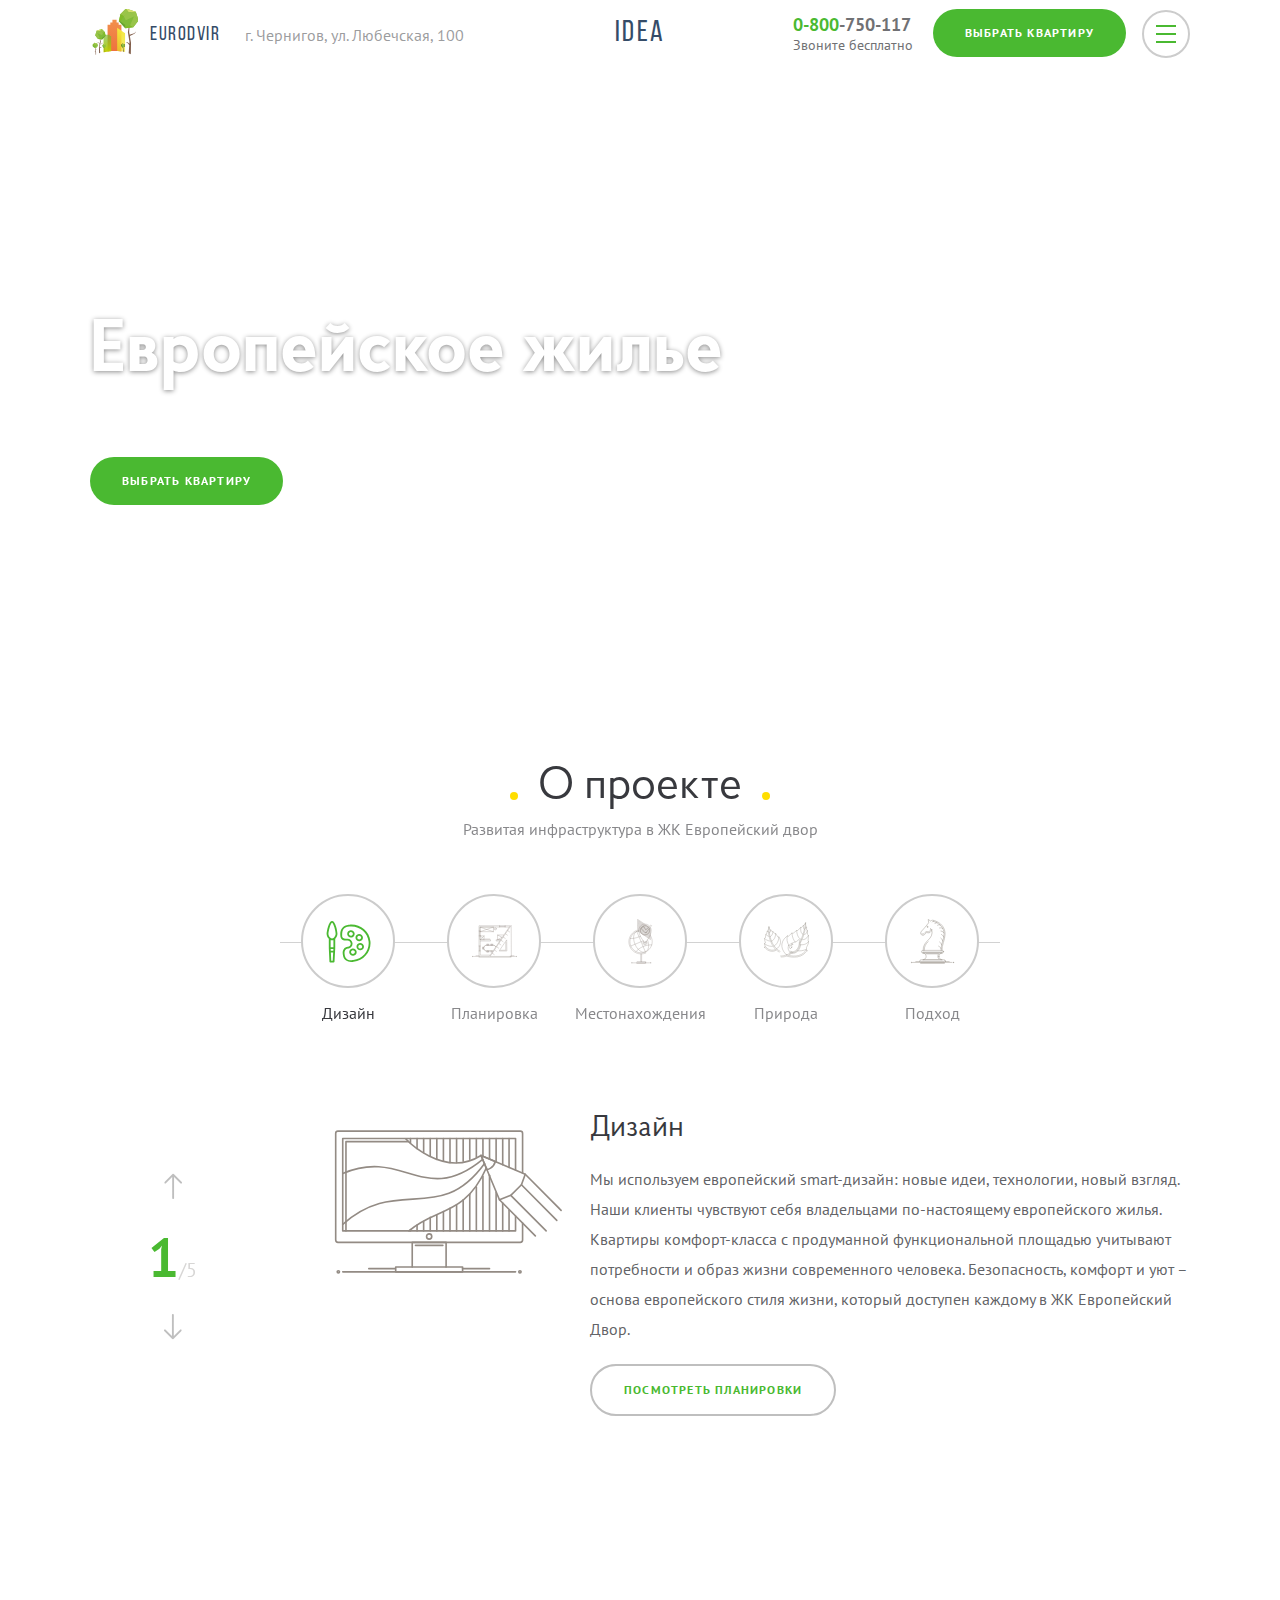
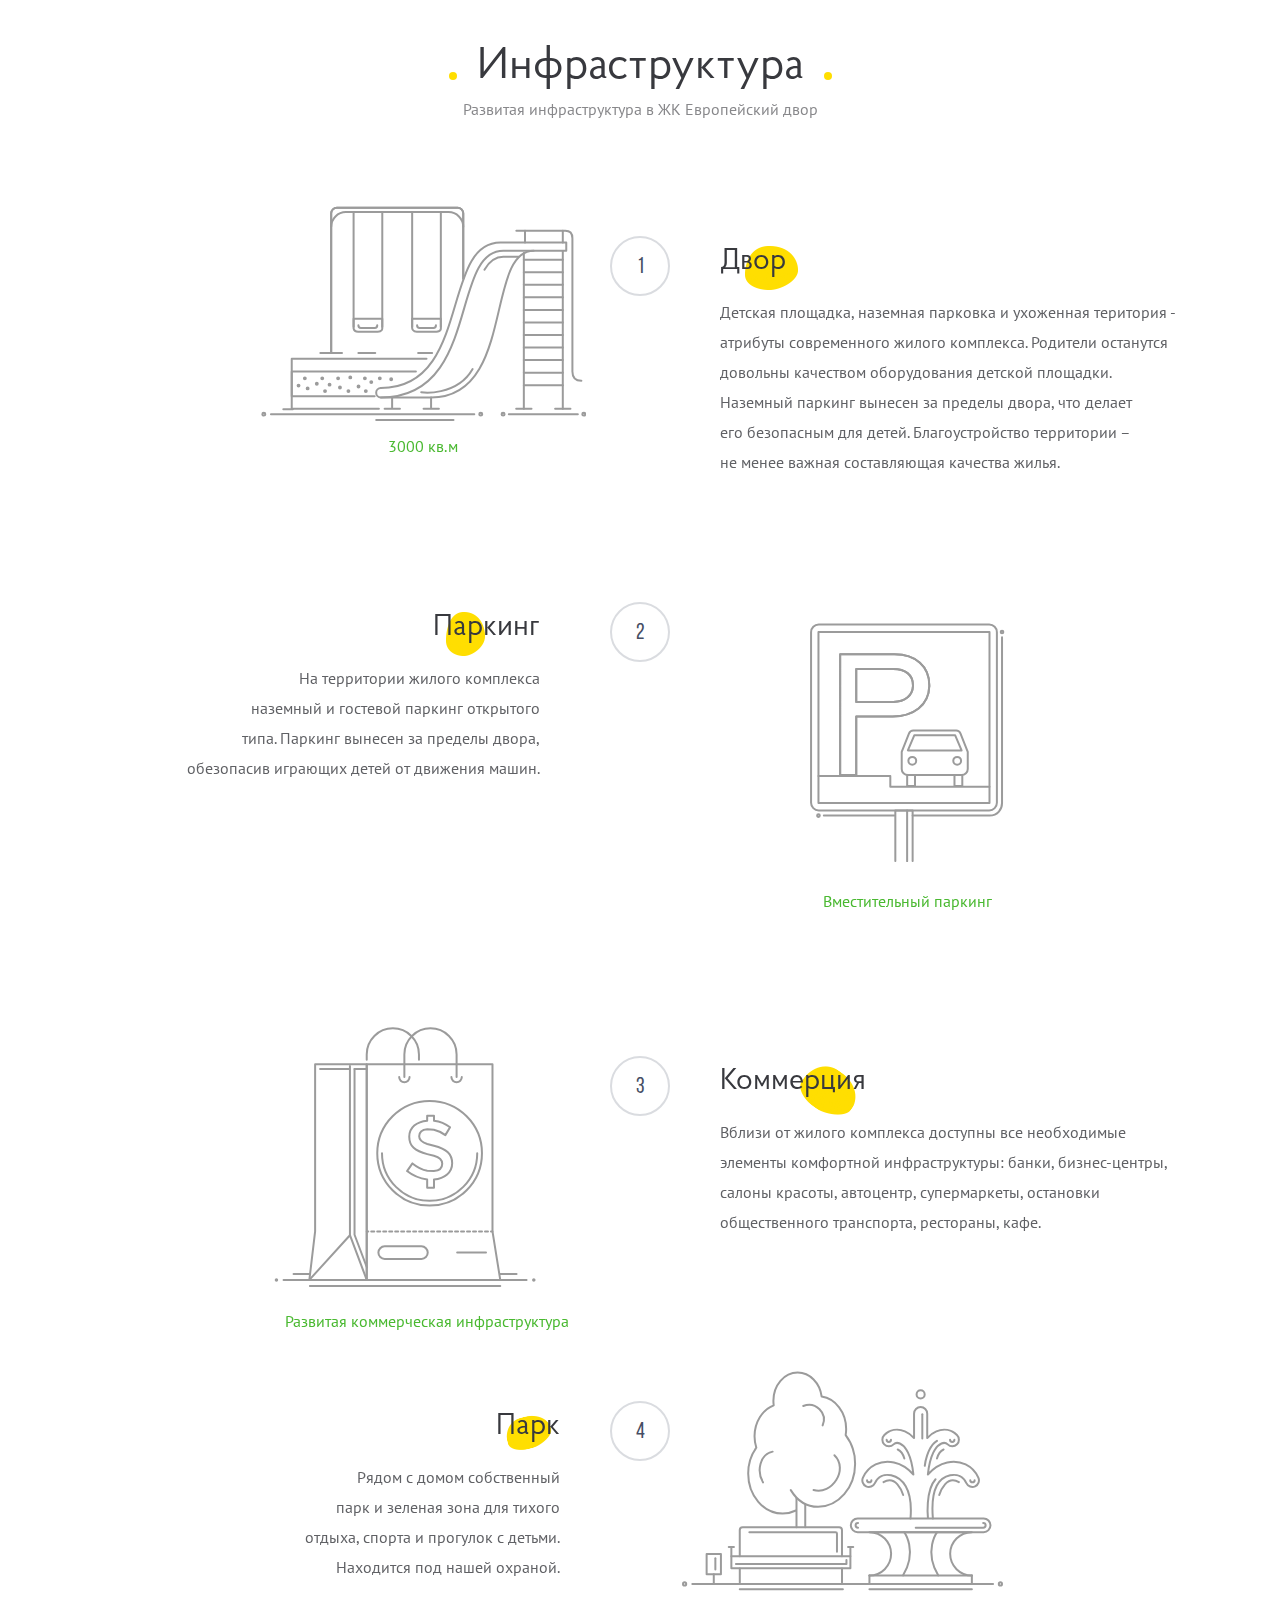
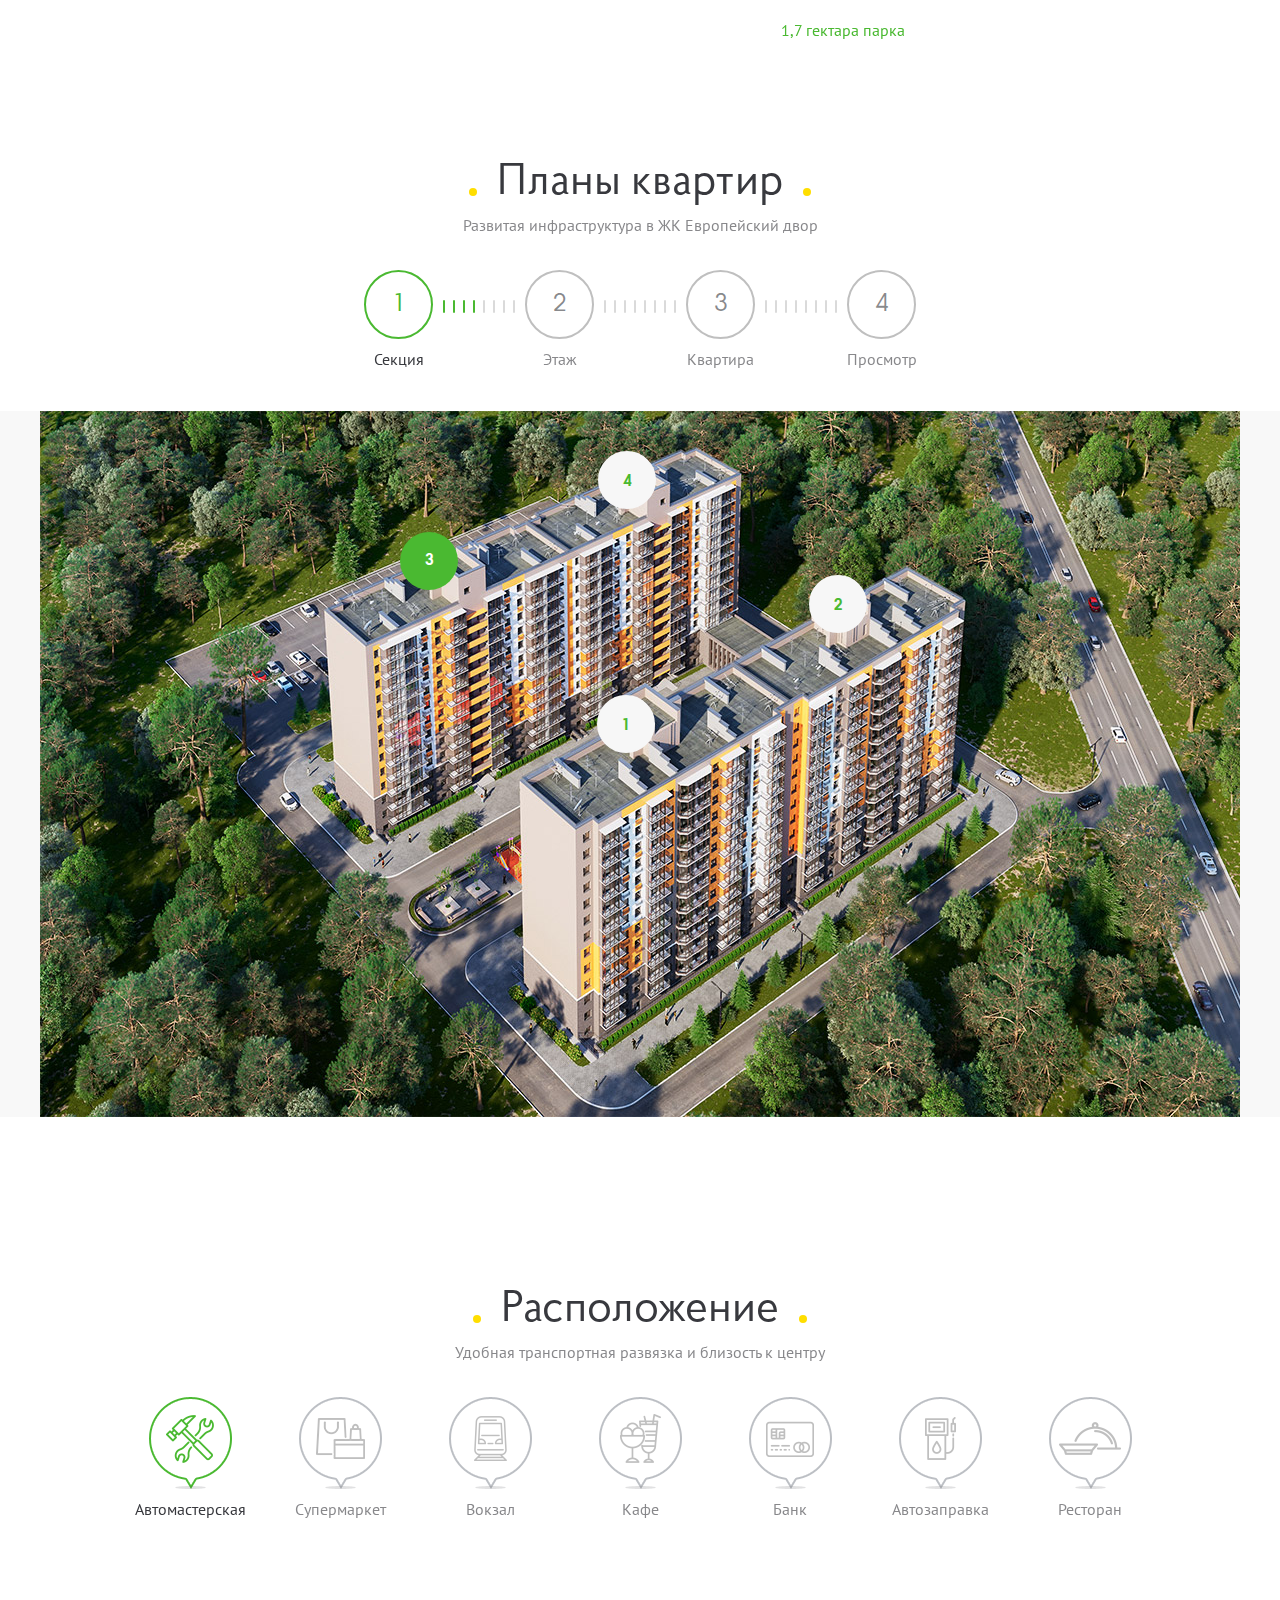
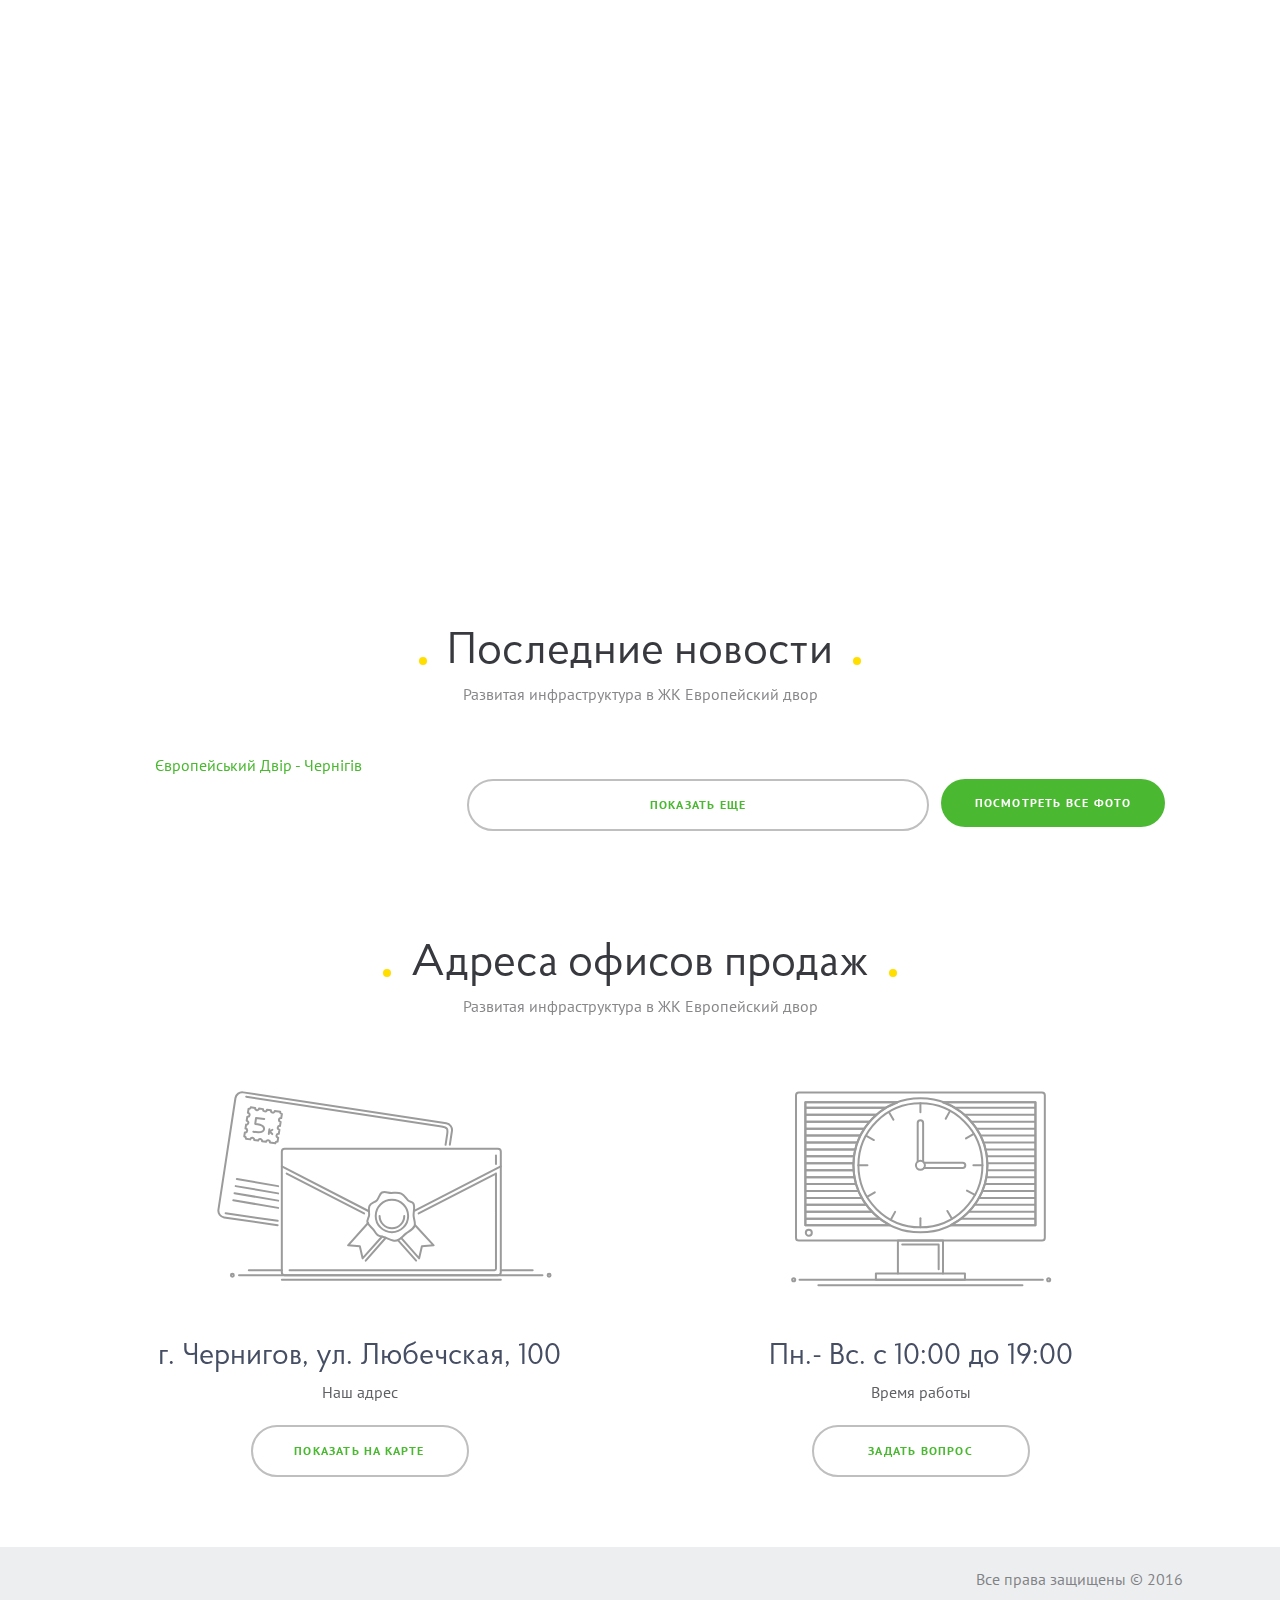
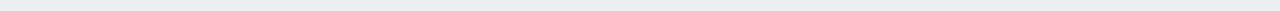
==== commit 8982b5e6: "03.08" ====
--- a/index.html
+++ b/index.html
@@ -55,9 +55,11 @@
 
 <body>
 	<!-- Preload -->
+	<!--
 	<div class="preloader">
 		<div class="icon"></div>
 	</div>
+	-->
 	
 	<!-- Header -->
 	<header class="header">
@@ -81,7 +83,7 @@
 	</header>
 	
 	<!-- Wrapper -->
-	<section class="wrapper">
+	<section class="wrapper wrapper_main">
 		<!--<span class="fline-y"></span>-->
 		<span class="fline-g"></span>
 		<!-- Section Started -->
@@ -328,20 +330,6 @@
 												C103.266,262.406,105.055,264.194,105.055,266.4z"/>
 											<polygon fill="none" stroke="#938B84" stroke-width="2" stroke-linecap="round" stroke-linejoin="round" stroke-miterlimit="10" points="
 												77.709,59.25 100.142,83.415 107.935,83.415 141.111,40.752 136.719,36.388 105.442,66.899 93.665,47.103 "/>
-											<line fill="none" stroke="#938B84" stroke-width="2" stroke-linecap="round" stroke-linejoin="round" stroke-miterlimit="10" x1="54.117" y1="72.298" x2="134.629" y2="126.519"/>
-											<line fill="none" stroke="#938B84" stroke-width="2" stroke-linecap="round" stroke-linejoin="round" stroke-miterlimit="10" x1="54.117" y1="66.813" x2="134.629" y2="121.034"/>
-											<line fill="none" stroke="#938B84" stroke-width="2" stroke-linecap="round" stroke-linejoin="round" stroke-miterlimit="10" x1="54.117" y1="61.329" x2="134.629" y2="115.55"/>
-											<line fill="none" stroke="#938B84" stroke-width="2" stroke-linecap="round" stroke-linejoin="round" stroke-miterlimit="10" x1="54.117" y1="55.844" x2="134.629" y2="110.065"/>
-											<line fill="none" stroke="#938B84" stroke-width="2" stroke-linecap="round" stroke-linejoin="round" stroke-miterlimit="10" x1="54.117" y1="50.36" x2="134.629" y2="104.581"/>
-											<line fill="none" stroke="#938B84" stroke-width="2" stroke-linecap="round" stroke-linejoin="round" stroke-miterlimit="10" x1="54.117" y1="44.875" x2="134.629" y2="99.097"/>
-											<line fill="none" stroke="#938B84" stroke-width="2" stroke-linecap="round" stroke-linejoin="round" stroke-miterlimit="10" x1="54.117" y1="39.391" x2="134.629" y2="93.612"/>
-											<line fill="none" stroke="#938B84" stroke-width="2" stroke-linecap="round" stroke-linejoin="round" stroke-miterlimit="10" x1="54.117" y1="33.907" x2="134.629" y2="88.127"/>
-											<line fill="none" stroke="#938B84" stroke-width="2" stroke-linecap="round" stroke-linejoin="round" stroke-miterlimit="10" x1="54.117" y1="28.422" x2="134.629" y2="82.643"/>
-											<line fill="none" stroke="#938B84" stroke-width="2" stroke-linecap="round" stroke-linejoin="round" stroke-miterlimit="10" x1="54.117" y1="22.938" x2="134.629" y2="77.159"/>
-											<line fill="none" stroke="#938B84" stroke-width="2" stroke-linecap="round" stroke-linejoin="round" stroke-miterlimit="10" x1="54.117" y1="17.453" x2="134.629" y2="71.674"/>
-											<line fill="none" stroke="#938B84" stroke-width="2" stroke-linecap="round" stroke-linejoin="round" stroke-miterlimit="10" x1="54.117" y1="11.969" x2="134.629" y2="66.19"/>
-											<line fill="none" stroke="#938B84" stroke-width="2" stroke-linecap="round" stroke-linejoin="round" stroke-miterlimit="10" x1="54.117" y1="6.484" x2="134.629" y2="60.706"/>
-											<line fill="none" stroke="#938B84" stroke-width="2" stroke-linecap="round" stroke-linejoin="round" stroke-miterlimit="10" x1="54.117" y1="1" x2="134.629" y2="55.221"/>
 											<path fill="none" d="M72.023,69.405c0,15.826,12.829,28.655,28.653,28.655c15.826,0,28.658-12.829,28.658-28.655
 												c0-3.819-0.764-7.456-2.118-10.788l-19.284,24.798h-7.793L77.707,59.25l15.956-12.147l11.777,19.796l16.77-16.359
 												c-5.254-5.988-12.941-9.789-21.533-9.789C84.852,40.751,72.023,53.58,72.023,69.405"/>
@@ -652,7 +640,7 @@
 							<span>3000 кв.м</span>
 						</div>
 						<div class="desc">
-							<h3>Двор</h3>
+							<h3><span>Двор</span></h3>
 							<p>Детская площадка, наземная парковка и ухоженная територия -<br />атрибуты современного жилого комплекса. Родители останутся <br />довольны качеством оборудования детской площадки. <br />Наземный паркинг вынесен за пределы двора, что делает <br />его безопасным для детей. Благоустройство территории – <br />не менее важная составляющая качества жилья.</p>
 						</div>
 						<div class="num"><span>1</span></div>
@@ -702,7 +690,7 @@
 							<span>Вместительный паркинг</span>
 						</div>
 						<div class="desc">
-							<h3>Паркинг</h3>
+							<h3><span>Паркинг</span></h3>
 							<p>На территории жилого комплекса <br />наземный и гостевой паркинг открытого <br />типа. Паркинг вынесен за пределы двора, <br />обезопасив играющих детей от движения машин.</p>
 						</div>
 						<div class="num"><span>2</span></div>
@@ -759,7 +747,7 @@
 							<span>Развитая коммерческая инфраструктура</span>
 						</div>
 						<div class="desc">
-							<h3>Коммерция</h3>
+							<h3><span>Коммерция</span></h3>
 							<p>Вблизи от жилого комплекса доступны все необходимые <br />элементы комфортной инфраструктуры: банки, бизнес-центры, <br />салоны красоты, автоцентр, супермаркеты, остановки <br />общественного транспорта, рестораны, кафе.</p>
 						</div>
 						<div class="num"><span>3</span></div>
@@ -860,7 +848,7 @@
 							<span>1,7 гектара парка</span>
 						</div>
 						<div class="desc">
-							<h3>Парк</h3>
+							<h3><span>Парк</span></h3>
 							<p>Рядом с домом собственный <br />парк и зеленая зона для тихого <br />отдыха, спорта и прогулок с детьми. <br />Находится под нашей охраной.</p>
 						</div>
 						<div class="num"><span>4</span></div>
@@ -871,20 +859,21 @@
 		</div>
 
 		<!-- Section Flats -->
+		<a name="sections"></a>
 		<div class="section flats" id="s-flat">
 			<div class="f-group">
 				<div class="wrap">
-					<div class="h-group">
+					<div class="h-group active" id="h-section">
 						<div class="title">Планы квартир</div>
 						<div class="subtitle">Развитая инфраструктура в ЖК Европейский двор</div>
 					</div>
 					
 					<div class="area_menu">
 						<div class="area_menu_in">
-							<a href="#f-sections" class="active"><span class="num">1</span><span class="label">Секция</span></a>
-							<a href="#f-plans"><span class="num">2</span><span class="label">Этаж</span></a>
-							<a href="#f-detail" data-subarea-link="p"><span class="num">3</span><span class="label">Квартира</span></a>
-							<a href="#f-detail" data-subarea-link="o"><span class="num">4</span><span class="label">Бронирование</span></a>
+							<a href="#f-sections" class="active" data-hash="sections"><span class="num">1</span><span class="label">Секция</span></a>
+							<a href="#f-plans" data-hash="plans"><span class="num">2</span><span class="label">Этаж</span></a>
+							<a href="#f-detail" data-subarea-link="p" data-hash="detail-plan"><span class="num">3</span><span class="label">Квартира</span></a>
+							<a href="#f-detail" data-subarea-link="o" data-hash="order"><span class="num">4</span><span class="label">Просмотр</span></a>
 						</div>
 					</div>
 				</div>
@@ -914,1063 +903,6 @@
 							</div>
 							<div class="b-area-tooltip">
 								<span class="circle">усі<br/> квартири<br/> продані</span>
-							</div>
-						</div>
-					</div>
-					<div class="area area_plans" id="f-plans">
-						<div class="wrap">
-							<a class="back back_to_section">Назад к выбору секции</a>
-						</div>
-						<div class="params">
-							<div class="plans_floor">
-								<a class="prev"></a>
-								<div class="num">
-									<span class="plans_floor_num">1</span> /10
-								</div>
-								<div class="label">этаж</div>
-								<a class="next"></a>
-							</div>
-							<!--
-							<div class="plans_filter">
-								<a class="active" data-plans-filter="all">Все</a>
-								<a data-plans-filter="all">м</a>
-								<a data-plans-filter="all">l</a>
-								<a data-plans-filter="all">xl</a>
-							</div>
-							-->
-						</div>
-						<div class="plans plans_1 active">
-							<div class="plans_bg"></div>
-							<div class="plans_bts">
-								<a class="btn btn_1" data-flat-id="4"><span>1А</span></a>
-								<a class="btn btn_2 booked" data-flat-id="5">
-									<span>1Б</span>
-									<i>забронировано</i>
-								</a>
-								<a class="btn btn_3 sold" data-flat-id="6">
-									<span>2А</span>
-									<i>продано</i>
-								</a>
-								<a class="btn btn_4 sold" data-flat-id="11">
-									<span>2Б</span>
-									<i>продано</i>
-								</a>
-								<a class="btn btn_5" data-flat-id="10"><span>1В</span></a>
-								<a class="btn btn_6" data-flat-id="9"><span>1Г</span></a>
-								<a class="btn btn_7" data-flat-id="8"><span>1Д</span></a>
-								<a class="btn btn_8" data-flat-id="7"><span>2В</span></a>
-								<a class="btn btn_9" data-flat-id="1"><span>2Г</span></a>
-								<a class="btn btn_10 booked" data-flat-id="2">
-									<span>1Е</span>
-									<i>забронировано</i>
-								</a>
-								<a class="btn btn_11" data-flat-id="3"><span>1Ж</span></a>
-							</div>
-						</div>
-						<div class="plans_txt"><span>от 7500 грн/м2, скоро повышение цены</span></div>
-					</div>
-					<div class="area area_flats" data-subarea="p" id="f-detail">
-						<div class="wrap">
-							<a class="back back_to_plans" data-back-subarea="p">Назад к выбору квартиры</a>
-							<div class="flats-navs">
-								<a href="#" class="prev"></a>
-								<div class="num"><strong>1</strong>/11</div>
-								<a href="#" class="next"></a>
-							</div>
-							<div class="flats">
-								<div class="flat_detail flat_detail_10">
-									<div class="lt">
-										<div class="plan_detail">
-											<div class="plan"></div>
-											<div class="plan_bts">
-												<a class="btn btn_1" data-plan-icon-id="1">1</a>
-												<a class="btn btn_2" data-plan-icon-id="2">2</a>
-												<a class="btn btn_3" data-plan-icon-id="3">3</a>
-												<a class="btn btn_5" data-plan-icon-id="5">4</a>
-												<a class="btn btn_6" data-plan-icon-id="6">5</a>
-											</div>
-											<div class="plan_price">
-												277 950
-												<span>грн.</span>
-											</div>
-										</div>
-									</div>
-									<div class="rt">
-										<div class="h_title">Квартира : 1В</div>
-										<div class="h_subtitle">Общая площадь : 37.06 м<sup>2</sup></div>
-										<div class="plan_tabs">	
-											<div class="plan_tab" id="plan_info">
-												<div class="flat_info">
-													<div class="item item_1" data-plan-icon-id="1">
-														<span class="num">1</span>
-														<div class="icon"></div>
-														<div class="info">
-															<div class="name">Гостинная</div>
-															<div class="square">16.03 м<sup>2</sup></div>
-														</div>
-													</div>
-													<div class="item item_2" data-plan-icon-id="2">
-														<span class="num">2</span>
-														<div class="icon"></div>
-														<div class="info">
-															<div class="name">Коридор</div>
-															<div class="square">3.64 м<sup>2</sup></div>
-														</div>
-													</div>
-													<div class="item item_3" data-plan-icon-id="3">
-														<span class="num">3</span>
-														<div class="icon"></div>
-														<div class="info">
-															<div class="name">Санузел</div>
-															<div class="square">3.50 м<sup>2</sup></div>
-														</div>
-													</div>
-													<div class="item item_5" data-plan-icon-id="5">
-														<span class="num">4</span>
-														<div class="icon"></div>
-														<div class="info">
-															<div class="name">Кухня</div>
-															<div class="square">13.48 м<sup>2</sup></div>
-														</div>
-													</div>
-													<div class="item item_6" data-plan-icon-id="6">
-														<span class="num">5</span>
-														<div class="icon"></div>
-														<div class="info">
-															<div class="name">Балкон</div>
-															<div class="square">0.41 м<sup>2</sup></div>
-														</div>
-													</div>
-													<div class="bts">
-														<a class="btn" href="#">записатся на просмотр</a>
-													</div>
-												</div>
-											</div>
-											<div class="plan_tab" id="plan_order">
-												<div class="flat_order">	
-													<div class="value">
-														<input type="text" name="name" placeholder="ваше имя" />
-													</div>
-													<div class="value">
-														<input type="tel" name="phone" placeholder="ваш телефон" />
-													</div>
-													<div class="value">
-														<input type="email" name="email" placeholder="ваш е-мейл" />
-													</div>
-													<div class="bts">
-														<a class="btn btn_plan_order" href="#">записатся на просмотр</a>
-													</div>
-												</div>
-											</div>
-										</div>
-									</div>	
-								</div>
-								<div class="flat_detail flat_detail_11">
-									<div class="lt">
-										<div class="plan_detail">
-											<div class="plan"></div>
-											<div class="plan_bts">
-												<a class="btn btn_1" data-plan-icon-id="1">1</a>
-												<a class="btn btn_2" data-plan-icon-id="2">2</a>
-												<a class="btn btn_3" data-plan-icon-id="3">3</a>
-												<a class="btn btn_4" data-plan-icon-id="4">4</a>
-												<a class="btn btn_5" data-plan-icon-id="5">5</a>
-												<a class="btn btn_6" data-plan-icon-id="6">6</a>
-											</div>
-											<div class="plan_price">
-												413 475
-												<span>грн.</span>
-											</div>
-										</div>
-									</div>
-									<div class="rt">
-										<div class="h_title">Квартира : 2Б</div>
-										<div class="h_subtitle">Общая площадь : 55.13 м<sup>2</sup></div>
-										<div class="plan_tabs">	
-											<div class="plan_tab" id="plan_info">
-												<div class="flat_info">
-													<div class="item item_1" data-plan-icon-id="1">
-														<span class="num">1</span>
-														<div class="icon"></div>
-														<div class="info">
-															<div class="name">Гостинная</div>
-															<div class="square">23.45 м<sup>2</sup></div>
-														</div>
-													</div>
-													<div class="item item_2" data-plan-icon-id="2">
-														<span class="num">2</span>
-														<div class="icon"></div>
-														<div class="info">
-															<div class="name">Коридор</div>
-															<div class="square">5.92 м<sup>2</sup></div>
-														</div>
-													</div>
-													<div class="item item_3" data-plan-icon-id="3">
-														<span class="num">3</span>
-														<div class="icon"></div>
-														<div class="info">
-															<div class="name">Санузел</div>
-															<div class="square">5.14 м<sup>2</sup></div>
-														</div>
-													</div>
-													<div class="item item_4" data-plan-icon-id="4">
-														<span class="num">4</span>
-														<div class="icon"></div>
-														<div class="info">
-															<div class="name">Спальня</div>
-															<div class="square">11.85 м<sup>2</sup></div>
-														</div>
-													</div>
-													<div class="item item_5" data-plan-icon-id="5">
-														<span class="num">5</span>
-														<div class="icon"></div>
-														<div class="info">
-															<div class="name">Кухня</div>
-															<div class="square">8.36 м<sup>2</sup></div>
-														</div>
-													</div>
-													<div class="item item_6" data-plan-icon-id="6">
-														<span class="num">6</span>
-														<div class="icon"></div>
-														<div class="info">
-															<div class="name">Балкон</div>
-															<div class="square">0.41 м<sup>2</sup></div>
-														</div>
-													</div>
-													<div class="bts">
-														<a class="btn" href="#">записатся на просмотр</a>
-													</div>
-												</div>
-											</div>
-											<div class="plan_tab" id="plan_order">
-												<div class="flat_order">	
-													<div class="value">
-														<input type="text" name="name" placeholder="ваше имя" />
-													</div>
-													<div class="value">
-														<input type="tel" name="phone" placeholder="ваш телефон" />
-													</div>
-													<div class="value">
-														<input type="email" name="email" placeholder="ваш е-мейл" />
-													</div>
-													<div class="bts">
-														<a class="btn btn_plan_order" href="#">записатся на просмотр</a>
-													</div>
-												</div>
-											</div>
-										</div>
-									</div>	
-								</div>
-								<div class="flat_detail flat_detail_7">
-									<div class="lt">
-										<div class="plan_detail">
-											<div class="plan"></div>
-											<div class="plan_bts">
-												<a class="btn btn_1" data-plan-icon-id="1">1</a>
-												<a class="btn btn_2" data-plan-icon-id="2">2</a>
-												<a class="btn btn_3" data-plan-icon-id="3">3</a>
-												<a class="btn btn_4" data-plan-icon-id="4">4</a>
-												<a class="btn btn_5" data-plan-icon-id="5">5</a>
-												<a class="btn btn_6" data-plan-icon-id="6">6</a>
-											</div>
-											<div class="plan_price">
-												413 475
-												<span>грн.</span>
-											</div>
-										</div>
-									</div>
-									<div class="rt">
-										<div class="h_title">Квартира : 2В</div>
-										<div class="h_subtitle">Общая площадь : 55.13 м<sup>2</sup></div>
-										<div class="plan_tabs">	
-											<div class="plan_tab" id="plan_info">
-												<div class="flat_info">
-													<div class="item item_1" data-plan-icon-id="1">
-														<span class="num">1</span>
-														<div class="icon"></div>
-														<div class="info">
-															<div class="name">Гостинная</div>
-															<div class="square">23.45 м<sup>2</sup></div>
-														</div>
-													</div>
-													<div class="item item_2" data-plan-icon-id="2">
-														<span class="num">2</span>
-														<div class="icon"></div>
-														<div class="info">
-															<div class="name">Коридор</div>
-															<div class="square">5.92 м<sup>2</sup></div>
-														</div>
-													</div>
-													<div class="item item_3" data-plan-icon-id="3">
-														<span class="num">3</span>
-														<div class="icon"></div>
-														<div class="info">
-															<div class="name">Санузел</div>
-															<div class="square">5.14 м<sup>2</sup></div>
-														</div>
-													</div>
-													<div class="item item_4" data-plan-icon-id="4">
-														<span class="num">4</span>
-														<div class="icon"></div>
-														<div class="info">
-															<div class="name">Спальня</div>
-															<div class="square">11.85 м<sup>2</sup></div>
-														</div>
-													</div>
-													<div class="item item_5" data-plan-icon-id="5">
-														<span class="num">5</span>
-														<div class="icon"></div>
-														<div class="info">
-															<div class="name">Кухня</div>
-															<div class="square">8.36 м<sup>2</sup></div>
-														</div>
-													</div>
-													<div class="item item_6" data-plan-icon-id="6">
-														<span class="num">6</span>
-														<div class="icon"></div>
-														<div class="info">
-															<div class="name">Балкон</div>
-															<div class="square">0.41 м<sup>2</sup></div>
-														</div>
-													</div>
-													<div class="bts">
-														<a class="btn" href="#">записатся на просмотр</a>
-													</div>
-												</div>
-											</div>
-											<div class="plan_tab" id="plan_order">
-												<div class="flat_order">	
-													<div class="value">
-														<input type="text" name="name" placeholder="ваше имя" />
-													</div>
-													<div class="value">
-														<input type="tel" name="phone" placeholder="ваш телефон" />
-													</div>
-													<div class="value">
-														<input type="email" name="email" placeholder="ваш е-мейл" />
-													</div>
-													<div class="bts">
-														<a class="btn btn_plan_order" href="#">записатся на просмотр</a>
-													</div>
-												</div>
-											</div>
-										</div>
-									</div>	
-								</div>
-								<div class="flat_detail flat_detail_9">
-									<div class="lt">
-										<div class="plan_detail">
-											<div class="plan"></div>
-											<div class="plan_bts">
-												<a class="btn btn_1" data-plan-icon-id="1">1</a>
-												<a class="btn btn_2" data-plan-icon-id="2">2</a>
-												<a class="btn btn_3" data-plan-icon-id="3">3</a>
-												<a class="btn btn_5" data-plan-icon-id="5">4</a>
-												<a class="btn btn_6" data-plan-icon-id="6">5</a>
-											</div>
-											<div class="plan_price">
-												307 800
-												<span>грн.</span>
-											</div>
-										</div>
-									</div>
-									<div class="rt">
-										<div class="h_title">Квартира : 1Г</div>
-										<div class="h_subtitle">Общая площадь : 41.04 м<sup>2</sup></div>
-										<div class="plan_tabs">	
-											<div class="plan_tab" id="plan_info">
-												<div class="flat_info">
-													<div class="item item_1">
-														<span class="num">1</span>
-														<div class="icon"></div>
-														<div class="info">
-															<div class="name">Гостинная</div>
-															<div class="square">20.24 м<sup>2</sup></div>
-														</div>
-													</div>
-													<div class="item item_2">
-														<span class="num">2</span>
-														<div class="icon"></div>
-														<div class="info">
-															<div class="name">Коридор</div>
-															<div class="square">3.41 м<sup>2</sup></div>
-														</div>
-													</div>
-													<div class="item item_3">
-														<span class="num">3</span>
-														<div class="icon"></div>
-														<div class="info">
-															<div class="name">Санузел</div>
-															<div class="square">3.72 м<sup>2</sup></div>
-														</div>
-													</div>
-													<div class="item item_5">
-														<span class="num">4</span>
-														<div class="icon"></div>
-														<div class="info">
-															<div class="name">Кухня</div>
-															<div class="square">13.08 м<sup>2</sup></div>
-														</div>
-													</div>
-													<div class="item item_6">
-														<span class="num">5</span>
-														<div class="icon"></div>
-														<div class="info">
-															<div class="name">Балкон</div>
-															<div class="square">0.59 м<sup>2</sup></div>
-														</div>
-													</div>
-													<div class="bts">
-														<a class="btn" href="#">записатся на просмотр</a>
-													</div>
-												</div>
-											</div>
-											<div class="plan_tab" id="plan_order">
-												<div class="flat_order">	
-													<div class="value">
-														<input type="text" name="name" placeholder="ваше имя" />
-													</div>
-													<div class="value">
-														<input type="tel" name="phone" placeholder="ваш телефон" />
-													</div>
-													<div class="value">
-														<input type="email" name="email" placeholder="ваш е-мейл" />
-													</div>
-													<div class="bts">
-														<a class="btn btn_plan_order" href="#">записатся на просмотр</a>
-													</div>
-												</div>
-											</div>
-										</div>
-									</div>	
-								</div>
-								<div class="flat_detail flat_detail_8">
-									<div class="lt">
-										<div class="plan_detail">
-											<div class="plan"></div>
-											<div class="plan_bts">
-												<a class="btn btn_1" data-plan-icon-id="1">1</a>
-												<a class="btn btn_2" data-plan-icon-id="2">2</a>
-												<a class="btn btn_3" data-plan-icon-id="3">3</a>
-												<a class="btn btn_5" data-plan-icon-id="5">4</a>
-												<a class="btn btn_6" data-plan-icon-id="6">5</a>
-											</div>
-											<div class="plan_price">
-												277 950
-												<span>грн.</span>
-											</div>
-										</div>
-									</div>
-									<div class="rt">
-										<div class="h_title">Квартира : 1Д</div>
-										<div class="h_subtitle">Общая площадь : 37.06 м<sup>2</sup></div>
-										<div class="plan_tabs">	
-											<div class="plan_tab" id="plan_info">
-												<div class="flat_info">
-													<div class="item item_1" data-plan-icon-id="1">
-														<span class="num">1</span>
-														<div class="icon"></div>
-														<div class="info">
-															<div class="name">Гостинная</div>
-															<div class="square">16.03 м<sup>2</sup></div>
-														</div>
-													</div>
-													<div class="item item_2" data-plan-icon-id="2">
-														<span class="num">2</span>
-														<div class="icon"></div>
-														<div class="info">
-															<div class="name">Коридор</div>
-															<div class="square">3.64 м<sup>2</sup></div>
-														</div>
-													</div>
-													<div class="item item_3" data-plan-icon-id="3">
-														<span class="num">3</span>
-														<div class="icon"></div>
-														<div class="info">
-															<div class="name">Санузел</div>
-															<div class="square">3.50 м<sup>2</sup></div>
-														</div>
-													</div>
-													<div class="item item_5" data-plan-icon-id="5">
-														<span class="num">4</span>
-														<div class="icon"></div>
-														<div class="info">
-															<div class="name">Кухня</div>
-															<div class="square">13.48 м<sup>2</sup></div>
-														</div>
-													</div>
-													<div class="item item_6" data-plan-icon-id="6">
-														<span class="num">5</span>
-														<div class="icon"></div>
-														<div class="info">
-															<div class="name">Балкон</div>
-															<div class="square">0.41 м<sup>2</sup></div>
-														</div>
-													</div>
-													<div class="bts">
-														<a class="btn" href="#">записатся на просмотр</a>
-													</div>
-												</div>
-											</div>
-											<div class="plan_tab" id="plan_order">
-												<div class="flat_order">	
-													<div class="value">
-														<input type="text" name="name" placeholder="ваше имя" />
-													</div>
-													<div class="value">
-														<input type="tel" name="phone" placeholder="ваш телефон" />
-													</div>
-													<div class="value">
-														<input type="email" name="email" placeholder="ваш е-мейл" />
-													</div>
-													<div class="bts">
-														<a class="btn btn_plan_order" href="#">записатся на просмотр</a>
-													</div>
-												</div>
-											</div>
-										</div>
-									</div>	
-								</div>
-								<div class="flat_detail flat_detail_6">
-									<div class="lt">
-										<div class="plan_detail">
-											<div class="plan"></div>
-											<div class="plan_bts">
-												<a class="btn btn_1" data-plan-icon-id="1">1</a>
-												<a class="btn btn_2" data-plan-icon-id="2">2</a>
-												<a class="btn btn_3" data-plan-icon-id="3">3</a>
-												<a class="btn btn_4" data-plan-icon-id="4">4</a>
-												<a class="btn btn_5" data-plan-icon-id="5">5</a>
-												<a class="btn btn_6" data-plan-icon-id="6">6</a>
-											</div>
-											<div class="plan_price">
-												453 000
-												<span>грн.</span>
-											</div>
-										</div>
-									</div>
-									<div class="rt">
-										<div class="h_title">Квартира : 2А</div>
-										<div class="h_subtitle">Общая площадь : 60.40 м<sup>2</sup></div>
-										<div class="plan_tabs">	
-											<div class="plan_tab" id="plan_info">
-												<div class="flat_info">
-													<div class="item item_1" data-plan-icon-id="1">
-														<span class="num">1</span>
-														<div class="icon"></div>
-														<div class="info">
-															<div class="name">Гостинная</div>
-															<div class="square">19.15 м<sup>2</sup></div>
-														</div>
-													</div>
-													<div class="item item_2" data-plan-icon-id="2">
-														<span class="num">2</span>
-														<div class="icon"></div>
-														<div class="info">
-															<div class="name">Коридор</div>
-															<div class="square">10.69 м<sup>2</sup></div>
-														</div>
-													</div>
-													<div class="item item_3" data-plan-icon-id="3">
-														<span class="num">3</span>
-														<div class="icon"></div>
-														<div class="info">
-															<div class="name">Санузел</div>
-															<div class="square">5.97 м<sup>2</sup></div>
-														</div>
-													</div>
-													<div class="item item_4" data-plan-icon-id="4">
-														<span class="num">4</span>
-														<div class="icon"></div>
-														<div class="info">
-															<div class="name">Спальня</div>
-															<div class="square">14.18 м<sup>2</sup></div>
-														</div>
-													</div>
-													<div class="item item_5" data-plan-icon-id="5">
-														<span class="num">5</span>
-														<div class="icon"></div>
-														<div class="info">
-															<div class="name">Кухня</div>
-															<div class="square">10.00 м<sup>2</sup></div>
-														</div>
-													</div>
-													<div class="item item_6" data-plan-icon-id="6">
-														<span class="num">6</span>
-														<div class="icon"></div>
-														<div class="info">
-															<div class="name">Балкон</div>
-															<div class="square">0.41 м<sup>2</sup></div>
-														</div>
-													</div>
-													<div class="bts">
-														<a class="btn" href="#">записатся на просмотр</a>
-													</div>
-												</div>
-											</div>
-											<div class="plan_tab" id="plan_order">
-												<div class="flat_order">	
-													<div class="value">
-														<input type="text" name="name" placeholder="ваше имя" />
-													</div>
-													<div class="value">
-														<input type="tel" name="phone" placeholder="ваш телефон" />
-													</div>
-													<div class="value">
-														<input type="email" name="email" placeholder="ваш е-мейл" />
-													</div>
-													<div class="bts">
-														<a class="btn btn_plan_order" href="#">записатся на просмотр</a>
-													</div>
-												</div>
-											</div>
-										</div>
-									</div>	
-								</div>
-								<div class="flat_detail flat_detail_1 active">
-									<div class="lt">
-										<div class="plan_detail">
-											<div class="plan"></div>
-											<div class="plan_bts">
-												<a class="btn btn_1" data-plan-icon-id="1">1</a>
-												<a class="btn btn_2" data-plan-icon-id="2">2</a>
-												<a class="btn btn_3" data-plan-icon-id="3">3</a>
-												<a class="btn btn_4" data-plan-icon-id="4">4</a>
-												<a class="btn btn_5" data-plan-icon-id="5">5</a>
-												<a class="btn btn_6" data-plan-icon-id="6">6</a>
-											</div>
-											<div class="plan_price">
-												453 000
-												<span>грн.</span>
-											</div>
-										</div>
-									</div>
-									<div class="rt">
-										<div class="h_title">Квартира : 2Г</div>
-										<div class="h_subtitle">Общая площадь : 60.40 м<sup>2</sup></div>
-										<div class="plan_tabs">	
-											<div class="plan_tab" id="plan_info">
-												<div class="flat_info">
-													<div class="item item_1" data-plan-icon-id="1">
-														<span class="num">1</span>
-														<div class="icon"></div>
-														<div class="info">
-															<div class="name">Гостинная</div>
-															<div class="square">19.15 м<sup>2</sup></div>
-														</div>
-													</div>
-													<div class="item item_2" data-plan-icon-id="2">
-														<span class="num">2</span>
-														<div class="icon"></div>
-														<div class="info">
-															<div class="name">Коридор</div>
-															<div class="square">10.69 м<sup>2</sup></div>
-														</div>
-													</div>
-													<div class="item item_3" data-plan-icon-id="3">
-														<span class="num">3</span>
-														<div class="icon"></div>
-														<div class="info">
-															<div class="name">Санузел</div>
-															<div class="square">5.97 м<sup>2</sup></div>
-														</div>
-													</div>
-													<div class="item item_4" data-plan-icon-id="4">
-														<span class="num">4</span>
-														<div class="icon"></div>
-														<div class="info">
-															<div class="name">Спальня</div>
-															<div class="square">14.18 м<sup>2</sup></div>
-														</div>
-													</div>
-													<div class="item item_5" data-plan-icon-id="5">
-														<span class="num">5</span>
-														<div class="icon"></div>
-														<div class="info">
-															<div class="name">Кухня</div>
-															<div class="square">10.00 м<sup>2</sup></div>
-														</div>
-													</div>
-													<div class="item item_6" data-plan-icon-id="6">
-														<span class="num">6</span>
-														<div class="icon"></div>
-														<div class="info">
-															<div class="name">Балкон</div>
-															<div class="square">0.41 м<sup>2</sup></div>
-														</div>
-													</div>
-													<div class="bts">
-														<a class="btn" href="#">записатся на просмотр</a>
-													</div>
-												</div>
-											</div>
-											<div class="plan_tab" id="plan_order">
-												<div class="flat_order">	
-													<div class="value">
-														<input type="text" name="name" placeholder="ваше имя" />
-													</div>
-													<div class="value">
-														<input type="tel" name="phone" placeholder="ваш телефон" />
-													</div>
-													<div class="value">
-														<input type="email" name="email" placeholder="ваш е-мейл" />
-													</div>
-													<div class="bts">
-														<a class="btn btn_plan_order" href="#">записатся на просмотр</a>
-													</div>
-												</div>
-											</div>
-										</div>
-									</div>	
-								</div>
-								<div class="flat_detail flat_detail_5">
-									<div class="lt">
-										<div class="plan_detail">
-											<div class="plan"></div>
-											<div class="plan_bts">
-												<a class="btn btn_1" data-plan-icon-id="1">1</a>
-												<a class="btn btn_2" data-plan-icon-id="2">2</a>
-												<a class="btn btn_3" data-plan-icon-id="3">3</a>
-												<a class="btn btn_5" data-plan-icon-id="5">4</a>
-												<a class="btn btn_6" data-plan-icon-id="6">5</a>
-											</div>
-											<div class="plan_price">
-												257 925
-												<span>грн.</span>
-											</div>
-										</div>
-									</div>
-									<div class="rt">
-										<div class="h_title">Квартира : 1Б</div>
-										<div class="h_subtitle">Общая площадь : 34.39 м<sup>2</sup></div>
-										<div class="plan_tabs">	
-											<div class="plan_tab" id="plan_info">
-												<div class="flat_info">
-													<div class="item item_1" data-plan-icon-id="1">
-														<span class="num">1</span>
-														<div class="icon"></div>
-														<div class="info">
-															<div class="name">Гостинная</div>
-															<div class="square">14.96 м<sup>2</sup></div>
-														</div>
-													</div>
-													<div class="item item_2" data-plan-icon-id="2">
-														<span class="num">2</span>
-														<div class="icon"></div>
-														<div class="info">
-															<div class="name">Коридор</div>
-															<div class="square">3.53 м<sup>2</sup></div>
-														</div>
-													</div>
-													<div class="item item_3" data-plan-icon-id="3">
-														<span class="num">3</span>
-														<div class="icon"></div>
-														<div class="info">
-															<div class="name">Санузел</div>
-															<div class="square">3.79 м<sup>2</sup></div>
-														</div>
-													</div>
-													<div class="item item_5" data-plan-icon-id="5">
-														<span class="num">4</span>
-														<div class="icon"></div>
-														<div class="info">
-															<div class="name">Кухня</div>
-															<div class="square">11.70 м<sup>2</sup></div>
-														</div>
-													</div>
-													<div class="item item_6" data-plan-icon-id="6">
-														<span class="num">5</span>
-														<div class="icon"></div>
-														<div class="info">
-															<div class="name">Балкон</div>
-															<div class="square">0.41 м<sup>2</sup></div>
-														</div>
-													</div>
-													<div class="bts">
-														<a class="btn" href="#">записатся на просмотр</a>
-													</div>
-												</div>
-											</div>
-											<div class="plan_tab" id="plan_order">
-												<div class="flat_order">	
-													<div class="value">
-														<input type="text" name="name" placeholder="ваше имя" />
-													</div>
-													<div class="value">
-														<input type="tel" name="phone" placeholder="ваш телефон" />
-													</div>
-													<div class="value">
-														<input type="email" name="email" placeholder="ваш е-мейл" />
-													</div>
-													<div class="bts">
-														<a class="btn btn_plan_order" href="#">записатся на просмотр</a>
-													</div>
-												</div>
-											</div>
-										</div>
-									</div>	
-								</div>
-								<div class="flat_detail flat_detail_4">
-									<div class="lt">
-										<div class="plan_detail">
-											<div class="plan"></div>
-											<div class="plan_bts">
-												<a class="btn btn_1" data-plan-icon-id="1">1</a>
-												<a class="btn btn_2" data-plan-icon-id="2">2</a>
-												<a class="btn btn_3" data-plan-icon-id="3">3</a>
-												<a class="btn btn_5" data-plan-icon-id="5">4</a>
-												<a class="btn btn_6" data-plan-icon-id="6">5</a>
-											</div>
-											<div class="plan_price">
-												255 300
-												<span>грн.</span>
-											</div>
-										</div>
-									</div>
-									<div class="rt">
-										<div class="h_title">Квартира : 1А</div>
-										<div class="h_subtitle">Общая площадь : 34.04 м<sup>2</sup></div>
-										<div class="plan_tabs">	
-											<div class="plan_tab" id="plan_info">
-												<div class="flat_info">
-													<div class="item item_1" data-plan-icon-id="1">
-														<span class="num">1</span>
-														<div class="icon"></div>
-														<div class="info">
-															<div class="name">Гостинная</div>
-															<div class="square">14.96 м<sup>2</sup></div>
-														</div>
-													</div>
-													<div class="item item_2" data-plan-icon-id="2">
-														<span class="num">2</span>
-														<div class="icon"></div>
-														<div class="info">
-															<div class="name">Коридор</div>
-															<div class="square">3.49 м<sup>2</sup></div>
-														</div>
-													</div>
-													<div class="item item_3" data-plan-icon-id="3">
-														<span class="num">3</span>
-														<div class="icon"></div>
-														<div class="info">
-															<div class="name">Санузел</div>
-															<div class="square">3.45 м<sup>2</sup></div>
-														</div>
-													</div>
-													<div class="item item_5" data-plan-icon-id="5">
-														<span class="num">4</span>
-														<div class="icon"></div>
-														<div class="info">
-															<div class="name">Кухня</div>
-															<div class="square">1.73 м<sup>2</sup></div>
-														</div>
-													</div>
-													<div class="item item_6" data-plan-icon-id="6">
-														<span class="num">5</span>
-														<div class="icon"></div>
-														<div class="info">
-															<div class="name">Балкон</div>
-															<div class="square">0.41 м<sup>2</sup></div>
-														</div>
-													</div>
-													<div class="bts">
-														<a class="btn" href="#">записатся на просмотр</a>
-													</div>
-												</div>
-											</div>
-											<div class="plan_tab" id="plan_order">
-												<div class="flat_order">	
-													<div class="value">
-														<input type="text" name="name" placeholder="ваше имя" />
-													</div>
-													<div class="value">
-														<input type="tel" name="phone" placeholder="ваш телефон" />
-													</div>
-													<div class="value">
-														<input type="email" name="email" placeholder="ваш е-мейл" />
-													</div>
-													<div class="bts">
-														<a class="btn btn_plan_order" href="#">записатся на просмотр</a>
-													</div>
-												</div>
-											</div>
-										</div>
-									</div>	
-								</div>
-								<div class="flat_detail flat_detail_3">
-									<div class="lt">
-										<div class="plan_detail">
-											<div class="plan"></div>
-											<div class="plan_bts">
-												<a class="btn btn_1" data-plan-icon-id="1">1</a>
-												<a class="btn btn_2" data-plan-icon-id="2">2</a>
-												<a class="btn btn_3" data-plan-icon-id="3">3</a>
-												<a class="btn btn_5" data-plan-icon-id="5">4</a>
-												<a class="btn btn_6" data-plan-icon-id="6">5</a>
-											</div>
-											<div class="plan_price">
-												255 300
-												<span>грн.</span>
-											</div>
-										</div>
-									</div>
-									<div class="rt">
-										<div class="h_title">Квартира : 1Ж</div>
-										<div class="h_subtitle">Общая площадь : 34.04 м<sup>2</sup></div>
-										<div class="plan_tabs">	
-											<div class="plan_tab" id="plan_info">
-												<div class="flat_info">
-													<div class="item item_1" data-plan-icon-id="1">
-														<span class="num">1</span>
-														<div class="icon"></div>
-														<div class="info">
-															<div class="name">Гостинная</div>
-															<div class="square">14.96 м<sup>2</sup></div>
-														</div>
-													</div>
-													<div class="item item_2" data-plan-icon-id="2">
-														<span class="num">2</span>
-														<div class="icon"></div>
-														<div class="info">
-															<div class="name">Коридор</div>
-															<div class="square">3.49 м<sup>2</sup></div>
-														</div>
-													</div>
-													<div class="item item_3" data-plan-icon-id="3">
-														<span class="num">3</span>
-														<div class="icon"></div>
-														<div class="info">
-															<div class="name">Санузел</div>
-															<div class="square">3.45 м<sup>2</sup></div>
-														</div>
-													</div>
-													<div class="item item_5" data-plan-icon-id="5">
-														<span class="num">4</span>
-														<div class="icon"></div>
-														<div class="info">
-															<div class="name">Кухня</div>
-															<div class="square">11.73 м<sup>2</sup></div>
-														</div>
-													</div>
-													<div class="item item_6" data-plan-icon-id="6">
-														<span class="num">5</span>
-														<div class="icon"></div>
-														<div class="info">
-															<div class="name">Балкон</div>
-															<div class="square">0.41 м<sup>2</sup></div>
-														</div>
-													</div>
-													<div class="bts">
-														<a class="btn" href="#">записатся на просмотр</a>
-													</div>
-												</div>
-											</div>
-											<div class="plan_tab" id="plan_order">
-												<div class="flat_order">	
-													<div class="value">
-														<input type="text" name="name" placeholder="ваше имя" />
-													</div>
-													<div class="value">
-														<input type="tel" name="phone" placeholder="ваш телефон" />
-													</div>
-													<div class="value">
-														<input type="email" name="email" placeholder="ваш е-мейл" />
-													</div>
-													<div class="bts">
-														<a class="btn btn_plan_order" href="#">записатся на просмотр</a>
-													</div>
-												</div>
-											</div>
-										</div>
-									</div>	
-								</div>
-								<div class="flat_detail flat_detail_2">
-									<div class="lt">
-										<div class="plan_detail">
-											<div class="plan"></div>
-											<div class="plan_bts">
-												<a class="btn btn_1" data-plan-icon-id="1">1</a>
-												<a class="btn btn_2" data-plan-icon-id="2">2</a>
-												<a class="btn btn_3" data-plan-icon-id="3">3</a>
-												<a class="btn btn_5" data-plan-icon-id="5">4</a>
-												<a class="btn btn_6" data-plan-icon-id="6">5</a>
-											</div>
-											<div class="plan_price">
-												261 975
-												<span>грн.</span>
-											</div>
-										</div>
-									</div>
-									<div class="rt">
-										<div class="h_title">Квартира : 1Е</div>
-										<div class="h_subtitle">Общая площадь : 34.93 м<sup>2</sup></div>
-										<div class="plan_tabs">	
-											<div class="plan_tab" id="plan_info">
-												<div class="flat_info">
-													<div class="item item_1" data-plan-icon-id="1">
-														<span class="num">1</span>
-														<div class="icon"></div>
-														<div class="info">
-															<div class="name">Гостинная</div>
-															<div class="square">14.96 м<sup>2</sup></div>
-														</div>
-													</div>
-													<div class="item item_2" data-plan-icon-id="2">
-														<span class="num">2</span>
-														<div class="icon"></div>
-														<div class="info">
-															<div class="name">Коридор</div>
-															<div class="square">3.53 м<sup>2</sup></div>
-														</div>
-													</div>
-													<div class="item item_3" data-plan-icon-id="3">
-														<span class="num">3</span>
-														<div class="icon"></div>
-														<div class="info">
-															<div class="name">Санузел</div>
-															<div class="square">3.79 м<sup>2</sup></div>
-														</div>
-													</div>
-													<div class="item item_5" data-plan-icon-id="5">
-														<span class="num">4</span>
-														<div class="icon"></div>
-														<div class="info">
-															<div class="name">Кухня</div>
-															<div class="square">11.70 м<sup>2</sup></div>
-														</div>
-													</div>
-													<div class="item item_6" data-plan-icon-id="6">
-														<span class="num">5</span>
-														<div class="icon"></div>
-														<div class="info">
-															<div class="name">Балкон</div>
-															<div class="square">0.41 м<sup>2</sup></div>
-														</div>
-													</div>
-													<div class="bts">
-														<a class="btn" href="#">записатся на просмотр</a>
-													</div>
-												</div>
-											</div>
-											<div class="plan_tab" id="plan_order">
-												<div class="flat_order">	
-													<div class="value">
-														<input type="text" name="name" placeholder="ваше имя" />
-													</div>
-													<div class="value">
-														<input type="tel" name="phone" placeholder="ваш телефон" />
-													</div>
-													<div class="value">
-														<input type="email" name="email" placeholder="ваш е-мейл" />
-													</div>
-													<div class="bts">
-														<a class="btn btn_plan_order" href="#">записатся на просмотр</a>
-													</div>
-												</div>
-											</div>
-										</div>
-									</div>	
-								</div>
 							</div>
 						</div>
 					</div>
--- a/css/style.css
+++ b/css/style.css
@@ -1 +1 @@
-::-webkit-input-placeholder{color:#38393e}:-moz-placeholder{color:#38393e}::-moz-placeholder{color:#38393e}:-ms-input-placeholder{color:#38393e}@font-face{font-family:'Proba Pro';src:url('../fonts/Proba Pro Regular.eot');src:local('☺'),url('../fonts/Proba Pro Regular.woff') format('woff'),url('../fonts/Proba Pro Regular.ttf') format('truetype'),url('../fonts/Proba Pro Regular.svg') format('svg');font-weight:400;font-style:normal}@font-face{font-family:'Proba Pro';src:url('../fonts/Proba Pro Bold.eot');src:local('☺'),url('../fonts/Proba Pro Bold.woff') format('woff'),url('../fonts/Proba Pro Bold.ttf') format('truetype'),url('../fonts/Proba Pro Bold.svg') format('svg');font-weight:700;font-style:normal}@font-face{font-family:BebasNeue;src:url(../fonts/bebas_neue_regular.eot);src:local('☺'),url(../fonts/bebas_neue_regular.woff) format('woff'),url(../fonts/bebas_neue_regular.ttf) format('truetype'),url(../fonts/bebas_neue_regular.svg) format('svg');font-weight:400;font-style:normal}@font-face{font-family:BebasNeueBold;src:url(../fonts/BebasNeueBold.eot);src:local('☺'),url(../fonts/BebasNeueBold.woff) format('woff'),url(../fonts/BebasNeueBold.ttf) format('truetype'),url(../fonts/BebasNeueBold.svg) format('svg');font-weight:400;font-style:normal}*,::after,::before{box-sizing:border-box;-webkit-box-sizing:border-box;outline:0}body{margin:0;padding:0;background:#fff;font-size:16px;color:rgba(56,57,62,.6);font-family:'PT Sans',sans-serif;font-weight:400}body.p_open{overflow:hidden}a{color:#4ab931;text-decoration:none;cursor:pointer}a:active,a:link,a:visited{color:#4ab931}a:hover{color:#4ab931;text-decoration:none}a img{border:none}.clr{clear:both}button,input,textarea{font-family:'PT Sans',sans-serif}ul{margin:0;padding:0;list-style:none}.wrap{width:1100px;margin:0 auto;position:relative}.bts{text-align:center}.bts .btn{position:relative;height:52px;display:inline-block;line-height:48px;background:0 0;border:2px solid #bfbfbf;color:#4ab931;letter-spacing:.1em;font-size:12px;text-transform:uppercase;font-weight:700;padding:0 32px;cursor:pointer;text-decoration:none;border-radius:48px;-moz-border-radius:48px;-webkit-border-radius:48px;-khtml-border-radius:48px;transition:all .5s ease 0s;-moz-transition:all .5s ease 0s;-webkit-transition:all .5s ease 0s;-o-transition:all .5s ease 0s}.bts .btn:hover{color:#3c9b26;border-color:#3c9b26}.bts .btn.green{height:48px;line-height:48px;background:#4ab931;border:none;color:#fff;font-size:12px;text-transform:uppercase;font-weight:700;border-radius:48px;-moz-border-radius:48px;-webkit-border-radius:48px;-khtml-border-radius:48px}.bts .btn.green:hover{color:#fff;background:#3c9b26}.bts .btn.btn_white{background:#fff}.bts .btn.btn_white:hover{background:#d5d4d3}.mob{display:none}.map_alert{color:#424e66}.fline-y{content:'';position:absolute;top:0;left:50%;width:2px;height:0;background:#ffdd2e;margin:0 0 0 -1px;transition:all 0s ease 0s;-moz-transition:all 0s ease 0s;-webkit-transition:all 0s ease 0s;-o-transition:all 0s ease 0s;z-index:2}.fline-g{content:'';position:absolute;top:0;left:50%;width:2px;height:0;background:#dadce0;margin:0 0 0 -1px;z-index:2;opacity:0}.fline-g.active{opacity:1}.f-group{background:#fff;position:relative;z-index:3;overflow:hidden}header{height:70px;position:fixed;background:#fff;top:0;left:0;width:100%;z-index:98;transition:1s ease 0s;-moz-transition:1s ease 0s;-webkit-transition:1s ease 0s;-o-transition:1s ease 0s}header .choose-btn{float:left;margin-top:25px;position:relative;z-index:2}header .choose-btn a{color:#354c68;font-size:20px;letter-spacing:.075em;text-transform:uppercase;font-family:BebasNeue;float:left;margin-right:25px;transition:.5s ease 0s;-moz-transition:.5s ease 0s;-webkit-transition:.5s ease 0s;-o-transition:.5s ease 0s;position:relative;padding-left:60px}header .choose-btn a::before{content:'';position:absolute;top:50%;left:0;width:48px;height:48px;margin:-26px 0 0;background:url(../images/svg/logo_notext.svg) center center no-repeat;background-size:180% auto}header .choose-btn .adr{color:rgba(56,57,62,.5);transition:.5s ease 0s;-moz-transition:.5s ease 0s;-webkit-transition:.5s ease 0s;-o-transition:.5s ease 0s}header .logo-center{position:absolute;left:0;top:18px;width:100%;text-align:center;color:#354c68;font-size:30px;letter-spacing:.075em;text-transform:uppercase;font-family:BebasNeue;transition:.5s ease 0s;-moz-transition:.5s ease 0s;-webkit-transition:.5s ease 0s;-o-transition:.5s ease 0s}header .logo-center span{position:relative;font-size:20px;top:-6px;left:3px}header .tel{color:#707174;transition:.5s ease 0s;-moz-transition:.5s ease 0s;-webkit-transition:.5s ease 0s;-o-transition:.5s ease 0s;float:right;margin-top:13px;margin-right:20px;cursor:pointer;font-size:14px;letter-spacing:0;position:relative;z-index:2}header .tel strong{display:block;font-weight:700;font-size:18px}header .tel strong span{color:#4ab931}header .bts{float:right;margin-top:9px;margin-right:16px}header .menu-btn{position:relative;float:right;margin-top:10px;width:48px;height:48px;border-radius:47px;-moz-border-radius:47px;-webkit-border-radius:47px;-khtml-border-radius:47px;z-index:999;cursor:pointer;border:2px solid #ccc;transition:all .5s ease 0s;-moz-transition:all .5s ease 0s;-webkit-transition:all .5s ease 0s;-o-transition:all .5s ease 0s;text-align:center;padding:13px 12px 0}header .menu-btn span{display:block;height:2px;margin-bottom:6px;background:#4ab931;transition:all .2s linear;-moz-transition:all .2s linear;-webkit-transition:all .2s linear;-o-transition:all .2s linear;position:relative;width:100%}header .menu-btn:hover{border-color:#3c9b26}header .menu-btn:hover span{background:#3c9b26}header.filled{box-shadow:0 3px 38px rgba(132,143,172,.2);-moz-box-shadow:0 3px 38px rgba(132,143,172,.2);-webkit-box-shadow:0 3px 38px rgba(132,143,172,.2);-khtml-box-shadow:0 3px 38px rgba(132,143,172,.2)}.wrapper{position:relative;overflow:hidden;padding-top:70px}.wrapper_inner{position:relative;margin-top:924px;background:#fff;overflow:hidden}.section{position:relative}.section .title{color:#38393e;font-size:45px;font-family:'Proba Pro';font-weight:400;margin:10px 0;text-align:center;position:relative}.section .title::after,.section .title::before{content:'';display:inline-block;vertical-align:top;width:8px;height:8px;border-radius:100%;-moz-border-radius:100%;-webkit-border-radius:100%;-khtml-border-radius:100%;background:#ffde00;margin:28px 20px 0 0;transition:.25s ease 0s;-moz-transition:.25s ease 0s;-webkit-transition:.25s ease 0s;-o-transition:.25s ease 0s}.section .title::after{margin:28px 0 0 20px}.section .subtitle{color:rgba(56,57,62,.6);font-size:16px;margin:0 0 25px;padding:0 0 10px;text-align:center}.started-slider{height:924px;width:100%;position:absolute;top:70px;left:0;display:block;z-index:-2}.started-slider .started-img{height:924px}.started-slider .started-img-1{background:url(../images/1920.png) center 0 no-repeat;background-size:cover}.section.started{text-align:left;top:70px;left:0;position:absolute;width:100%;height:924px}.section.started .htitle{padding-top:371px;font-family:'Proba Pro';font-size:75px;font-weight:700;color:#fff;line-height:75px;margin-bottom:25px;text-shadow:0 1px 5px rgba(0,0,0,.45)}.section.started .hsub_title{color:#fff;font-size:16px;margin-bottom:22px}.section.started .bts{text-align:left}.section.about{margin:40px 0 0;padding:0;text-align:center}.section.about .subtitle{padding-bottom:0;margin-bottom:55px}.section.about .about_menu{text-align:center;position:relative}.section.about .about_menu:before{content:'';position:absolute;width:720px;left:50%;top:48px;margin-left:-360px;height:1px;background:#d2d2d2}.section.about .about_menu a{display:inline-block;vertical-align:top;margin:0 6px;color:rgba(56,57,62,.6);font-size:16px;width:130px;position:relative}.section.about .about_menu a .icon{display:inline-block;vertical-align:top;width:94px;height:94px;background:#fff;border-radius:94px;-moz-border-radius:94px;-webkit-border-radius:94px;-khtml-border-radius:94px;border:2px solid #ccc;position:relative;margin-bottom:15px}.section.about .about_menu a .icon:after,.section.about .about_menu a .icon:before{content:'';position:absolute;left:0;top:0;width:100%;height:100%;opacity:1;transition:all .2s ease 0s;-moz-transition:all .2s ease 0s;-webkit-transition:all .2s ease 0s;-o-transition:all .2s ease 0s}.section.about .about_menu a .icon:after{opacity:0;z-index:2}.section.about .about_menu a .icon.icon_1::after,.section.about .about_menu a .icon.icon_1::before{background:url(../images/svg/about_1.svg) 50% 50% no-repeat;background-size:50% 50%}.section.about .about_menu a .icon.icon_1::after{background:url(../images/svg/about_1_h.svg) 50% 50% no-repeat;background-size:50% 50%}.section.about .about_menu a .icon.icon_2::after,.section.about .about_menu a .icon.icon_2::before{background:url(../images/svg/about_2.svg) 50% 50% no-repeat;background-size:50% 50%}.section.about .about_menu a .icon.icon_2::after{background:url(../images/svg/about_2_h.svg) 50% 50% no-repeat;background-size:50% 50%}.section.about .about_menu a .icon.icon_3::after,.section.about .about_menu a .icon.icon_3::before{background:url(../images/svg/about_3.svg) 50% 50% no-repeat;background-size:50% 50%}.section.about .about_menu a .icon.icon_3::after{background:url(../images/svg/about_3_h.svg) 50% 50% no-repeat;background-size:50% 50%}.section.about .about_menu a .icon.icon_4::after,.section.about .about_menu a .icon.icon_4::before{background:url(../images/svg/about_4.svg) 50% 50% no-repeat;background-size:50% 50%}.section.about .about_menu a .icon.icon_4::after{background:url(../images/svg/about_4_h.svg) 50% 50% no-repeat;background-size:50% 50%}.section.about .about_menu a .icon.icon_5::after,.section.about .about_menu a .icon.icon_5::before{background:url(../images/svg/about_5.svg) 50% 50% no-repeat;background-size:50% 50%}.section.about .about_menu a .icon.icon_5::after{background:url(../images/svg/about_5_h.svg) 50% 50% no-repeat;background-size:50% 50%}.section.about .about_menu a.active,.section.about .about_menu a:hover{color:#38393e}.section.about .about_menu a.active .icon:before,.section.about .about_menu a:hover .icon:before{opacity:0}.section.about .about_menu a.active .icon:after,.section.about .about_menu a:hover .icon:after{opacity:1}.section.about .navs{position:absolute;left:55px;top:150px;width:55px;text-align:center}.section.about .navs .next,.section.about .navs .prev{width:18px;height:26px;display:inline-block;vertical-align:top;position:relative}.section.about .navs .next:after,.section.about .navs .next:before,.section.about .navs .prev:after,.section.about .navs .prev:before{content:'';position:absolute;left:0;top:0;width:100%;height:100%;transition:all .2s ease 0s;-moz-transition:all .2s ease 0s;-webkit-transition:all .2s ease 0s;-o-transition:all .2s ease 0s}.section.about .navs .next:before,.section.about .navs .prev:before{opacity:1}.section.about .navs .next:after,.section.about .navs .prev:after{opacity:0;z-index:2}.section.about .navs .next:hover:before,.section.about .navs .prev:hover:before{opacity:0}.section.about .navs .next:hover:after,.section.about .navs .prev:hover:after{opacity:1}.section.about .navs .prev:hover:after,.section.about .navs .prev:hover:before{top:-5px}.section.about .navs .prev:before{background:url(../images/up_arr.png) no-repeat}.section.about .navs .prev:after{background:url(../images/up_arr2.png) no-repeat}.section.about .navs .next:hover:after,.section.about .navs .next:hover:before{top:5px}.section.about .navs .next:before{background:url(../images/down_arr.png) no-repeat}.section.about .navs .next:after{background:url(../images/down_arr2.png) no-repeat}.section.about .navs .num{margin:22px 0;font-size:20px;color:#d7d6d5}.section.about .navs .num strong{font-size:55px;color:#4ab931}.section.about .about_slider{position:relative;padding-left:215px;padding-right:25px;padding-top:90px;text-align:left}.section.about .about_slider .swiper-slide{opacity:0!important;background:#fff;z-index:1!important}.section.about .about_slider .swiper-slide-active{opacity:1!important;z-index:2!important}.section.about .about_item{position:relative}.section.about .about_item .image{float:left;width:285px;text-align:center}.section.about .about_item .image svg{max-width:80%}.section.about .about_item .desc{margin-left:285px;padding-bottom:80px}.section.about .about_item .desc h3{margin-top:0;margin-bottom:20px;color:#38393e;font-size:30px;font-family:'Proba Pro';font-weight:400}.section.about .about_item .desc p{margin:0 0 20px;line-height:30px;color:rgba(56,57,62,.8)}.section.about .about_item .desc .bts{text-align:left}.section.infra{padding:140px 0 0;overflow:hidden}.section.infra .subtitle{padding:0 0 32px;margin-bottom:0}.section.infra .infra-items{position:relative;padding:85px 0 10px}.section.infra .infra-items .infra-item{position:relative}.section.infra .infra-items .infra-item.rt .image{float:right;margin-left:0;margin-right:0}.section.infra .infra-items .infra-item.rt .desc{float:left;text-align:right;margin-right:0;margin-left:0}.section.infra .infra-items .infra-item.parking{margin-top:125px}.section.infra .infra-items .infra-item.parking .image{margin-right:185px}.section.infra .infra-items .infra-item.parking .image span{margin-top:25px;display:block}.section.infra .infra-items .infra-item.parking .desc{width:450px}.section.infra .infra-items .infra-item.parking .desc h3:before{left:auto;right:55px;width:39px;height:44px;background:url(../images/ye_p2.png) no-repeat}.section.infra .infra-items .infra-item.komm{margin-top:145px}.section.infra .infra-items .infra-item.komm .image{margin-left:150px}.section.infra .infra-items .infra-item.komm .image span{margin-top:20px;padding-left:45px;display:block}.section.infra .infra-items .infra-item.komm .desc h3:before{left:80px;width:56px;height:49px;background:url(../images/ye_p3.png) no-repeat}.section.infra .infra-items .infra-item.park{margin-top:70px}.section.infra .infra-items .infra-item.park .image{margin-right:185px}.section.infra .infra-items .infra-item.park .image span{margin-top:25px}.section.infra .infra-items .infra-item.park .desc h3:before{left:auto;right:8px;top:4px;width:46px;height:35px;background:url(../images/ye_p4.png) no-repeat}.section.infra .infra-items .infra-item.dvor .image svg{margin-bottom:10px}.section.infra .infra-items .infra-item .name{display:none;color:#464e64;font-family:'Proba Pro';font-weight:300;font-size:35px;padding:10px 0 20px;margin:0;text-align:center;background:#fff}.section.infra .infra-items .infra-item .image{float:left;margin-left:170px;margin-top:-30px;text-align:center}.section.infra .infra-items .infra-item .image span{display:block;font-size:16px;color:#4ab931}.section.infra .infra-items .infra-item .desc{float:right;width:470px;margin-right:0}.section.infra .infra-items .infra-item .desc h3{color:#38393e;font-family:'Proba Pro';font-size:30px;margin:10px 0 20px;position:relative;font-weight:400}.section.infra .infra-items .infra-item .desc h3:before{content:'';position:absolute;left:25px;top:0;width:53px;height:44px;background:url(../images/ye_p1.png) no-repeat;z-index:-1}.section.infra .infra-items .infra-item .desc p{margin:0;line-height:30px;color:rgba(56,57,62,.8)}.section.infra .infra-items .infra-item .num{position:absolute;left:50%;top:0;width:60px;height:60px;background:#fff;border-radius:70px;-moz-border-radius:70px;-webkit-border-radius:70px;-khtml-border-radius:70px;margin-left:-30px;line-height:60px;text-align:center;font-size:22px;font-family:BebasNeue;color:#464e64;z-index:3}.section.infra .infra-items .infra-item .num span{display:block;width:60px;height:60px;border:2px solid #dadce0;border-radius:50px;-moz-border-radius:50px;-webkit-border-radius:50px;-khtml-border-radius:50px}.section.flats{padding:100px 0 0;position:relative;z-index:50}.section.flats .f-group{padding-bottom:30px}.section.flats .area_menu{margin:0 0 42px;text-align:center;font-size:0}.section.flats .area_menu a{position:relative;display:inline-block;vertical-align:top;width:161px;color:rgba(56,57,62,.6);text-decoration:none}.section.flats .area_menu a .num{position:relative;display:inline-block;width:69px;height:69px;line-height:65px;border:2px solid #bfbfbf;border-radius:100%;-moz-border-radius:100%;-webkit-border-radius:100%;-khtml-border-radius:100%;background:#fff;margin:0 0 10px;font-size:26px;font-family:'Proba Pro'}.section.flats .area_menu a .num::before{content:'';position:absolute;top:28px;left:-44px;width:32px;height:13px;background:url(../images/fm_line_1.png) repeat-x}.section.flats .area_menu a .num::after{content:'';position:absolute;top:28px;right:-44px;width:32px;height:13px;background:url(../images/fm_line_1.png) repeat-x}.section.flats .area_menu a .label{display:block;font-size:16px;color:rgba(56,57,62,.6)}.section.flats .area_menu a.active .num,.section.flats .area_menu a:hover .num{color:#4ab931}.section.flats .area_menu a.active .label,.section.flats .area_menu a:hover .label{color:#38393e}.section.flats .area_menu a.active .num{border-color:#4ab931}.section.flats .area_menu a.active .num::after,.section.flats .area_menu a.active .num::before{background:url(../images/fm_line_2.png) repeat-x}.section.flats .area_menu a:first-child .num::before{display:none}.section.flats .area_menu a:last-child .num::after{display:none}.section.flats .areas{position:relative;height:706px;background:#f8f8f8}.section.flats .area{position:absolute;top:0;left:0;width:100%;height:100%;z-index:1;opacity:0;visibility:hidden;transition:.25s ease 0s;-moz-transition:.25s ease 0s;-webkit-transition:.25s ease 0s;-o-transition:.25s ease 0s}.section.flats .area.active{opacity:1;visibility:visible;z-index:2}.section.flats .area_sections{position:relative;height:706px}.section.flats .area_sections .area_map{position:absolute;width:1200px;height:100%;top:0;left:50%;margin-left:-600px;z-index:2}.section.flats .area_sections .area_map .img_area{position:absolute;top:0;left:0;width:1200px;height:706px;z-index:1}.section.flats .area_sections .area_map .tr_area{position:absolute;top:0;left:0;width:1200px;height:706px;z-index:3}.section.flats .area_sections .area_map .b-area-hover{position:absolute;z-index:2;opacity:0}.section.flats .area_sections .area_map .b-area-hover.active{opacity:1}.section.flats .area_sections .area_map .b-area-hover-1{width:248px;height:343px;top:156px;left:677px;background:url(../images/b-area-hover-1.png) no-repeat}.section.flats .area_sections .area_map .b-area-hover-1.sold{background:url(../images/b-area-hover-1b.png) no-repeat}.section.flats .area_sections .area_map .b-area-hover-2{width:268px;height:389px;top:244px;left:480px;background:url(../images/b-area-hover-2.png) no-repeat}.section.flats .area_sections .area_map .b-area-hover-2.sold{background:url(../images/b-area-hover-2b.png) no-repeat}.section.flats .area_sections .area_map .b-area-hover-3{width:216px;height:283px;top:38px;left:485px;background:url(../images/b-area-hover-3.png) no-repeat}.section.flats .area_sections .area_map .b-area-hover-3.sold{background:url(../images/b-area-hover-3b.png) no-repeat}.section.flats .area_sections .area_map .b-area-hover-4{width:251px;height:317px;top:109px;left:283px;background:url(../images/b-area-hover-4.png) no-repeat}.section.flats .area_sections .area_map .b-area-hover-4.sold{background:url(../images/b-area-hover-4b.png) no-repeat}.section.flats .area_sections .area_map .b-area-label{position:absolute;width:58px;height:58px;line-height:58px;text-align:center;border-radius:100%;-moz-border-radius:100%;-webkit-border-radius:100%;-khtml-border-radius:100%;background:#4ab931;color:#fff;font-size:16px;font-family:'Proba Pro';font-weight:700;transition:.25s ease 0s;-moz-transition:.25s ease 0s;-webkit-transition:.25s ease 0s;-o-transition:.25s ease 0s;cursor:pointer;z-index:3}.section.flats .area_sections .area_map .b-area-label.active,.section.flats .area_sections .area_map .b-area-label:hover{background:#4ab931;border-color:#4ab931;color:#fff}.section.flats .area_sections .area_map .b-area-label.active::before,.section.flats .area_sections .area_map .b-area-label:hover::before{border-top-color:#4ab931}.section.flats .area_sections .area_map .b-area-label.sold{border:2px solid #f7f7f7;background:#f7f7f7;color:#4ab931}.section.flats .area_sections .area_map .b-area-label.sold::before{border-top-color:#fff}.section.flats .area_sections .area_map .b-area-label-1{top:164px;left:769px}.section.flats .area_sections .area_map .b-area-label-2{top:284px;left:557px}.section.flats .area_sections .area_map .b-area-label-3{top:40px;left:558px}.section.flats .area_sections .area_map .b-area-label-4{top:121px;left:360px}.section.flats .area_sections .area_map .b-area-tooltip{display:none;position:absolute;top:100px;left:100px;width:85px;height:85px;border-radius:100%;-moz-border-radius:100%;-webkit-border-radius:100%;-khtml-border-radius:100%;background:#fff;z-index:4;color:rgba(0,0,0,.6)}.section.flats .area_sections .area_map .b-area-tooltip .circle{display:table-cell;width:85px;height:85px;text-align:center;vertical-align:middle;font-size:14px;font-weight:400;line-height:18px}.section.flats .area_sections .area_map .b-area-tooltip .num{font-size:26px;font-weight:700;font-family:'Proba Pro';color:#4ab931}.section.flats .area_plans .params{position:relative;padding:33px 0 54px;text-align:center;font-size:0}.section.flats .area_plans .plans_floor{position:relative;display:inline-block;vertical-align:top;width:174px;padding:0 35px;margin:0 45px 0 0}.section.flats .area_plans .plans_floor .num{font-size:20px;font-weight:700;font-family:'Proba Pro';color:#bfbfbf;margin:-10px 0 0}.section.flats .area_plans .plans_floor .num span{font-size:55px;color:#4ab931}.section.flats .area_plans .plans_floor .label{position:absolute;bottom:-15px;left:0;width:100%;font-size:18px;font-weight:700;font-family:'Proba Pro';color:#bfbfbf}.section.flats .area_plans .plans_floor .next,.section.flats .area_plans .plans_floor .prev{position:absolute;top:50%;left:0;width:26px;height:18px;z-index:2;margin:-9px 0 0;background:url(../images/prev_1.png) no-repeat}.section.flats .area_plans .plans_floor .next{left:auto;right:0;background:url(../images/next_1.png) no-repeat}.section.flats .area_plans .plans_filter{display:inline-block;vertical-align:top}.section.flats .area_plans .plans_filter a{display:inline-block;vertical-align:top;width:76px;height:76px;margin:0 7px;border:2px solid #bfbfbf;color:#bfbfbf;border-radius:100%;-moz-border-radius:100%;-webkit-border-radius:100%;-khtml-border-radius:100%;text-align:center;line-height:72px;font-size:18px;font-family:'Proba Pro';font-weight:700;text-transform:uppercase;text-decoration:none}.section.flats .area_plans .plans_filter a.active,.section.flats .area_plans .plans_filter a:hover{color:#4ab931}.section.flats .area_plans .plans_filter a:first-child{text-transform:initial}.section.flats .area_plans .plans{position:relative;width:1039px;height:406px;margin:0 auto}.section.flats .area_plans .plans_bg{position:absolute;top:0;left:0;width:100%;height:100%;z-index:1;background:url(../images/plans.png) no-repeat;background-size:100% 100%}.section.flats .area_plans .plans_bts .btn{position:absolute;width:58px;height:58px;line-height:54px;text-align:center;text-decoration:none;font-size:18px;font-weight:700;font-family:'Proba Pro';color:#bfbfbf;text-transform:uppercase;background:#fff;border:2px solid #bfbfbf;border-radius:100%;-moz-border-radius:100%;-webkit-border-radius:100%;-khtml-border-radius:100%;transition:.25s ease;-moz-transition:.25s ease;-webkit-transition:.25s ease;-o-transition:.25s ease;z-index:2}.section.flats .area_plans .plans_bts .btn::after{content:'';position:absolute;top:50%;left:50%}.section.flats .area_plans .plans_bts .btn i{position:absolute;top:-66px;left:-51px;width:159px;height:43px;line-height:39px;text-align:center;border:2px solid #bfbfbf;background:#fff;border-radius:20px;-moz-border-radius:20px;-webkit-border-radius:20px;-khtml-border-radius:20px;transition:.25s ease;-moz-transition:.25s ease;-webkit-transition:.25s ease;-o-transition:.25s ease;color:rgba(56,57,62,.6);font-size:12px;font-weight:700;font-style:normal;text-transform:uppercase;opacity:0;visibility:hidden}.section.flats .area_plans .plans_bts .btn i::before{content:'';position:absolute;bottom:-9px;left:50%;margin:0 0 0 -4px;border:4px solid transparent;border-top:5px solid #fff;z-index:2}.section.flats .area_plans .plans_bts .btn i::after{content:'';position:absolute;bottom:-14px;left:50%;margin:0 0 0 -6px;border:6px solid transparent;border-top:8px solid #bfbfbf;z-index:1}.section.flats .area_plans .plans_bts .btn:hover{border-color:#4ab931;background:#4ab931;color:#4ab931}.section.flats .area_plans .plans_bts .btn:hover::after{width:15px;height:12px;margin:-6px 0 0 -7.5px;background:url(../images/plans_btn_arr.png) no-repeat}.section.flats .area_plans .plans_bts .btn:hover i{visibility:visible;opacity:1}.section.flats .area_plans .plans_bts .btn.booked{font-size:0}.section.flats .area_plans .plans_bts .btn.booked::after{width:20px;height:25px;margin:-12.5px 0 0 -10px;background:url(../images/plans_btn_booked.png) no-repeat}.section.flats .area_plans .plans_bts .btn.booked:hover{background:#f49000;border-color:#f49000}.section.flats .area_plans .plans_bts .btn.booked:hover::after{background:url(../images/plans_btn_booked_h.png) no-repeat}.section.flats .area_plans .plans_bts .btn.sold{font-size:0}.section.flats .area_plans .plans_bts .btn.sold::after{width:31px;height:25px;margin:-12.5px 0 0 -15.5px;background:url(../images/plans_btn_sold.png) no-repeat}.section.flats .area_plans .plans_bts .btn.sold:hover::after{background:url(../images/plans_btn_sold_h.png) no-repeat}.section.flats .area_plans .plans_bts .btn_1{top:72px;left:615px}.section.flats .area_plans .plans_bts .btn_2{top:67px;left:769px}.section.flats .area_plans .plans_bts .btn_3{top:116px;left:937px}.section.flats .area_plans .plans_bts .btn_4{top:270px;left:827px}.section.flats .area_plans .plans_bts .btn_5{top:249px;left:638px}.section.flats .area_plans .plans_bts .btn_6{top:287px;left:495px}.section.flats .area_plans .plans_bts .btn_7{top:270px;left:348px}.section.flats .area_plans .plans_bts .btn_8{top:269px;left:168px}.section.flats .area_plans .plans_bts .btn_9{top:116px;left:61px}.section.flats .area_plans .plans_bts .btn_10{top:75px;left:205px}.section.flats .area_plans .plans_bts .btn_11{top:70px;left:358px}.section.flats .area_plans .plans_txt{text-align:center;padding:60px 0 0;font-size:30px;font-family:'Proba Pro';font-weight:400;color:#38393e}.section.flats .area_plans .plans_txt span{position:relative;display:inline-block}.section.flats .area_plans .plans_txt span::before{content:'';position:absolute;top:-8px;left:55px;z-index:-1;width:53px;height:51px;background:url(../images/plans_yep.png) no-repeat}.section.flats .area_flats[data-subarea="p"] #plan_info{opacity:1;visibility:visible;z-index:2}.section.flats .area_flats[data-subarea="p"] .flats-navs{display:block}.section.flats .area_flats[data-subarea="o"] #plan_order{opacity:1;visibility:visible;z-index:2}.section.flats .area_flats[data-subarea="o"] .plan_bts{opacity:0;visibility:hidden}.section.flats .area_flats .wrap{height:706px}.section.flats .area_flats .flats-navs{display:none;position:absolute;left:-20px;top:50%;margin:-84px 0 0;width:55px;text-align:center;z-index:10}.section.flats .area_flats .flats-navs .next,.section.flats .area_flats .flats-navs .prev{width:18px;height:26px;display:inline-block;vertical-align:top;position:relative}.section.flats .area_flats .flats-navs .next:after,.section.flats .area_flats .flats-navs .next:before,.section.flats .area_flats .flats-navs .prev:after,.section.flats .area_flats .flats-navs .prev:before{content:'';position:absolute;left:0;top:0;width:100%;height:100%;transition:all .2s ease 0s;-moz-transition:all .2s ease 0s;-webkit-transition:all .2s ease 0s;-o-transition:all .2s ease 0s}.section.flats .area_flats .flats-navs .next:before,.section.flats .area_flats .flats-navs .prev:before{opacity:1}.section.flats .area_flats .flats-navs .next:after,.section.flats .area_flats .flats-navs .prev:after{opacity:0;z-index:2}.section.flats .area_flats .flats-navs .next:hover:before,.section.flats .area_flats .flats-navs .prev:hover:before{opacity:0}.section.flats .area_flats .flats-navs .next:hover:after,.section.flats .area_flats .flats-navs .prev:hover:after{opacity:1}.section.flats .area_flats .flats-navs .prev:hover:after,.section.flats .area_flats .flats-navs .prev:hover:before{top:-5px}.section.flats .area_flats .flats-navs .prev:before{background:url(../images/up_arr.png) no-repeat}.section.flats .area_flats .flats-navs .prev:after{background:url(../images/up_arr2.png) no-repeat}.section.flats .area_flats .flats-navs .next:hover:after,.section.flats .area_flats .flats-navs .next:hover:before{top:5px}.section.flats .area_flats .flats-navs .next:before{background:url(../images/down_arr.png) no-repeat}.section.flats .area_flats .flats-navs .next:after{background:url(../images/down_arr2.png) no-repeat}.section.flats .area_flats .flats-navs .num{margin:22px 0;font-size:20px;color:#d7d6d5}.section.flats .area_flats .flats-navs .num strong{font-size:55px;color:#4ab931}.section.flats .area_flats .flat_detail{position:absolute;top:0;left:0;width:100%;height:100%;opacity:0;visibility:hidden;z-index:1}.section.flats .area_flats .flat_detail.active{opacity:1;visibility:visible;z-index:2}@media screen and (max-width:720px){.section.flats .area_flats .flat_detail.flat_detail_1 .lt{height:355.2px}}.section.flats .area_flats .flat_detail.flat_detail_1 .plan_detail{width:366px;height:592px;margin:-310px 0 0}.section.flats .area_flats .flat_detail.flat_detail_1 .plan_detail .plan{background:url(../images/svg/6-XL.svg) no-repeat;background-size:100% 100%;transform:scaleX(-1);-webkit-transform:scaleX(-1);-moz-transform:scaleX(-1);-o-transform:scaleX(-1)}.section.flats .area_flats .flat_detail.flat_detail_1 .plan_bts .btn_1{top:145px;right:132px}.section.flats .area_flats .flat_detail.flat_detail_1 .plan_bts .btn_2{top:293px;right:57px}.section.flats .area_flats .flat_detail.flat_detail_1 .plan_bts .btn_3{top:257px;right:251px}.section.flats .area_flats .flat_detail.flat_detail_1 .plan_bts .btn_4{top:430px;right:249px}.section.flats .area_flats .flat_detail.flat_detail_1 .plan_bts .btn_5{top:116px;right:236px}.section.flats .area_flats .flat_detail.flat_detail_1 .plan_bts .btn_6{top:-4px;right:198px}@media screen and (max-width:720px){.section.flats .area_flats .flat_detail.flat_detail_10 .lt{height:292.8px}}.section.flats .area_flats .flat_detail.flat_detail_10 .plan_detail{width:366px;height:488px;margin:-244px 0 0}.section.flats .area_flats .flat_detail.flat_detail_10 .plan_detail .plan{background:url(../images/svg/10-M.svg) no-repeat;background-size:100% 100%}.section.flats .area_flats .flat_detail.flat_detail_10 .plan_bts .btn_1{top:192px;left:61px}.section.flats .area_flats .flat_detail.flat_detail_10 .plan_bts .btn_2{top:77px;left:138px}.section.flats .area_flats .flat_detail.flat_detail_10 .plan_bts .btn_3{top:78px;left:223px}.section.flats .area_flats .flat_detail.flat_detail_10 .plan_bts .btn_5{top:255px;left:206px}.section.flats .area_flats .flat_detail.flat_detail_10 .plan_bts .btn_6{top:418px;left:147px}@media screen and (max-width:720px){.section.flats .area_flats .flat_detail.flat_detail_11 .lt{height:271.2px}}.section.flats .area_flats .flat_detail.flat_detail_11 .plan_detail{width:488px;height:452px;margin:-226px 0 0}.section.flats .area_flats .flat_detail.flat_detail_11 .plan_detail .plan{background:url(../images/svg/11-L.svg) no-repeat;background-size:100% 100%}.section.flats .area_flats .flat_detail.flat_detail_11 .plan_bts .btn_1{top:176px;left:359px}.section.flats .area_flats .flat_detail.flat_detail_11 .plan_bts .btn_2{top:45px;left:146px}.section.flats .area_flats .flat_detail.flat_detail_11 .plan_bts .btn_3{top:70px;left:50px}.section.flats .area_flats .flat_detail.flat_detail_11 .plan_bts .btn_4{top:190px;left:205px}.section.flats .area_flats .flat_detail.flat_detail_11 .plan_bts .btn_5{top:240px;left:74px}.section.flats .area_flats .flat_detail.flat_detail_11 .plan_bts .btn_6{top:385px;left:283px}@media screen and (max-width:720px){.section.flats .area_flats .flat_detail.flat_detail_7 .lt{height:271.2px}}.section.flats .area_flats .flat_detail.flat_detail_7 .plan_detail{width:488px;height:452px;margin:-226px 0 0}.section.flats .area_flats .flat_detail.flat_detail_7 .plan_detail .plan{background:url(../images/svg/11-L.svg) no-repeat;background-size:100% 100%;transform:scaleX(-1);-webkit-transform:scaleX(-1);-moz-transform:scaleX(-1);-o-transform:scaleX(-1)}.section.flats .area_flats .flat_detail.flat_detail_7 .plan_bts .btn_1{top:176px;right:359px}.section.flats .area_flats .flat_detail.flat_detail_7 .plan_bts .btn_2{top:45px;right:146px}.section.flats .area_flats .flat_detail.flat_detail_7 .plan_bts .btn_3{top:70px;right:50px}.section.flats .area_flats .flat_detail.flat_detail_7 .plan_bts .btn_4{top:190px;right:205px}.section.flats .area_flats .flat_detail.flat_detail_7 .plan_bts .btn_5{top:240px;right:74px}.section.flats .area_flats .flat_detail.flat_detail_7 .plan_bts .btn_6{top:385px;right:283px}@media screen and (max-width:720px){.section.flats .area_flats .flat_detail.flat_detail_9 .lt{height:292.8px}}.section.flats .area_flats .flat_detail.flat_detail_9 .plan_detail{width:364px;height:488px;margin:-244px 0 0}.section.flats .area_flats .flat_detail.flat_detail_9 .plan_detail .plan{background:url(../images/svg/9-M.svg) no-repeat;background-size:100% 100%}.section.flats .area_flats .flat_detail.flat_detail_9 .plan_bts .btn_1{top:222px;left:64px}.section.flats .area_flats .flat_detail.flat_detail_9 .plan_bts .btn_2{top:87px;left:147px}.section.flats .area_flats .flat_detail.flat_detail_9 .plan_bts .btn_3{top:83px;left:240px}.section.flats .area_flats .flat_detail.flat_detail_9 .plan_bts .btn_5{top:277px;left:224px}.section.flats .area_flats .flat_detail.flat_detail_9 .plan_bts .btn_6{top:418px;left:147px}@media screen and (max-width:720px){.section.flats .area_flats .flat_detail.flat_detail_8 .lt{height:292.8px}}.section.flats .area_flats .flat_detail.flat_detail_8 .plan_detail{width:366px;height:488px;margin:-244px 0 0}.section.flats .area_flats .flat_detail.flat_detail_8 .plan_detail .plan{background:url(../images/svg/8-M.svg) no-repeat;background-size:100% 100%}.section.flats .area_flats .flat_detail.flat_detail_8 .plan_bts .btn_1{top:192px;right:61px}.section.flats .area_flats .flat_detail.flat_detail_8 .plan_bts .btn_2{top:77px;right:138px}.section.flats .area_flats .flat_detail.flat_detail_8 .plan_bts .btn_3{top:78px;right:223px}.section.flats .area_flats .flat_detail.flat_detail_8 .plan_bts .btn_5{top:255px;right:206px}.section.flats .area_flats .flat_detail.flat_detail_8 .plan_bts .btn_6{top:418px;right:147px}@media screen and (max-width:720px){.section.flats .area_flats .flat_detail.flat_detail_6 .lt{height:355.2px}}.section.flats .area_flats .flat_detail.flat_detail_6 .plan_detail{width:366px;height:592px;margin:-310px 0 0}.section.flats .area_flats .flat_detail.flat_detail_6 .plan_detail .plan{background:url(../images/svg/6-XL.svg) no-repeat;background-size:100% 100%}.section.flats .area_flats .flat_detail.flat_detail_6 .plan_bts .btn_1{top:145px;left:132px}.section.flats .area_flats .flat_detail.flat_detail_6 .plan_bts .btn_2{top:293px;left:57px}.section.flats .area_flats .flat_detail.flat_detail_6 .plan_bts .btn_3{top:257px;left:251px}.section.flats .area_flats .flat_detail.flat_detail_6 .plan_bts .btn_4{top:430px;left:249px}.section.flats .area_flats .flat_detail.flat_detail_6 .plan_bts .btn_5{top:116px;left:236px}.section.flats .area_flats .flat_detail.flat_detail_6 .plan_bts .btn_6{top:-4px;left:198px}@media screen and (max-width:720px){.section.flats .area_flats .flat_detail.flat_detail_5 .lt{height:252.6px}}.section.flats .area_flats .flat_detail.flat_detail_5 .plan_detail{width:366px;height:421px;margin:-210px 0 0}.section.flats .area_flats .flat_detail.flat_detail_5 .plan_detail .plan{background:url(../images/svg/5-M.svg) no-repeat;background-size:100% 100%}.section.flats .area_flats .flat_detail.flat_detail_5 .plan_bts .btn_1{top:183px;left:62px}.section.flats .area_flats .flat_detail.flat_detail_5 .plan_bts .btn_2{top:299px;left:153px}.section.flats .area_flats .flat_detail.flat_detail_5 .plan_bts .btn_3{top:299px;left:251px}.section.flats .area_flats .flat_detail.flat_detail_5 .plan_bts .btn_5{top:130px;left:222px}.section.flats .area_flats .flat_detail.flat_detail_5 .plan_bts .btn_6{top:8px;left:151px}@media screen and (max-width:720px){.section.flats .area_flats .flat_detail.flat_detail_4 .lt{height:252.6px}}.section.flats .area_flats .flat_detail.flat_detail_4 .plan_detail{width:366px;height:421px;margin:-210px 0 0}.section.flats .area_flats .flat_detail.flat_detail_4 .plan_detail .plan{background:url(../images/svg/4-M.svg) no-repeat;background-size:100% 100%}.section.flats .area_flats .flat_detail.flat_detail_4 .plan_bts .btn_1{top:183px;left:235px}.section.flats .area_flats .flat_detail.flat_detail_4 .plan_bts .btn_2{top:300px;left:146px}.section.flats .area_flats .flat_detail.flat_detail_4 .plan_bts .btn_3{top:299px;left:68px}.section.flats .area_flats .flat_detail.flat_detail_4 .plan_bts .btn_5{top:130px;left:83px}.section.flats .area_flats .flat_detail.flat_detail_4 .plan_bts .btn_6{top:8px;left:151px}@media screen and (max-width:720px){.section.flats .area_flats .flat_detail.flat_detail_3 .lt{height:252.6px}}.section.flats .area_flats .flat_detail.flat_detail_3 .plan_detail{width:366px;height:421px;margin:-210px 0 0}.section.flats .area_flats .flat_detail.flat_detail_3 .plan_detail .plan{background:url(../images/svg/4-M.svg) no-repeat;background-size:100% 100%;transform:scaleX(-1);-webkit-transform:scaleX(-1);-moz-transform:scaleX(-1);-o-transform:scaleX(-1)}.section.flats .area_flats .flat_detail.flat_detail_3 .plan_bts .btn_1{top:183px;right:235px}.section.flats .area_flats .flat_detail.flat_detail_3 .plan_bts .btn_2{top:300px;right:145px}.section.flats .area_flats .flat_detail.flat_detail_3 .plan_bts .btn_3{top:299px;right:68px}.section.flats .area_flats .flat_detail.flat_detail_3 .plan_bts .btn_5{top:130px;right:83px}.section.flats .area_flats .flat_detail.flat_detail_3 .plan_bts .btn_6{top:8px;right:151px}@media screen and (max-width:720px){.section.flats .area_flats .flat_detail.flat_detail_2 .lt{height:252.6px}}.section.flats .area_flats .flat_detail.flat_detail_2 .plan_detail{width:366px;height:421px;margin:-210px 0 0}.section.flats .area_flats .flat_detail.flat_detail_2 .plan_detail .plan{background:url(../images/svg/5-M.svg) no-repeat;background-size:100% 100%;transform:scaleX(-1);-webkit-transform:scaleX(-1);-moz-transform:scaleX(-1);-o-transform:scaleX(-1)}.section.flats .area_flats .flat_detail.flat_detail_2 .plan_bts .btn_1{top:183px;right:62px}.section.flats .area_flats .flat_detail.flat_detail_2 .plan_bts .btn_2{top:299px;right:158px}.section.flats .area_flats .flat_detail.flat_detail_2 .plan_bts .btn_3{top:299px;right:251px}.section.flats .area_flats .flat_detail.flat_detail_2 .plan_bts .btn_5{top:130px;right:222px}.section.flats .area_flats .flat_detail.flat_detail_2 .plan_bts .btn_6{top:15px;right:255px}.section.flats .area_flats .lt{position:relative;float:left;width:550px;height:706px}.section.flats .area_flats .rt{position:relative;float:right;width:480px;height:706px;padding:110px 0 0}.section.flats .area_flats .plan_detail{position:absolute;top:50%;right:0}.section.flats .area_flats .plan{position:absolute;top:0;left:0;width:100%;height:100%;z-index:1}.section.flats .area_flats .plan_bts .btn{position:absolute;width:62px;height:62px;line-height:58px;text-align:center;border:2px solid #bfbfbf;background:#fff;border-radius:100%;-moz-border-radius:100%;-webkit-border-radius:100%;-khtml-border-radius:100%;font-size:18px;font-family:'Proba Pro';font-weight:700;color:#4ab931;z-index:2;transition:.25s ease;-moz-transition:.25s ease;-webkit-transition:.25s ease;-o-transition:.25s ease}.section.flats .area_flats .plan_bts .btn.active,.section.flats .area_flats .plan_bts .btn:hover{background:#4ab931;border-color:#4ab931;color:#fff}.section.flats .area_flats .plan_price{display:none;position:absolute;bottom:-70px;left:-94px;width:136px;height:136px;border:9px solid #f8f8f8;border-radius:100%;-moz-border-radius:100%;-webkit-border-radius:100%;-khtml-border-radius:100%;background:#4ab931;padding:34px 0 0;text-align:center;color:#fff;font-size:20px;font-family:'Proba Pro';font-weight:700;z-index:2}.section.flats .area_flats .plan_price span{display:block}.section.flats .area_flats .h_title{font-size:45px;font-weight:400;font-family:'Proba Pro';color:#38393e;margin:0 0 12px}.section.flats .area_flats .h_subtitle{font-size:16px;margin:0 0 15px}.section.flats .area_flats .plan_tabs{position:relative;min-height:317px}.section.flats .area_flats .plan_tabs .plan_tab{position:absolute;top:0;left:0;width:100%;height:100%;opacity:0;visibility:hidden;z-index:1}.section.flats .area_flats .flat_info{padding:30px 0 0;font-size:0}.section.flats .area_flats .flat_info .item{position:relative;display:inline-block;vertical-align:top;width:50%;margin:0 0 20px;cursor:pointer}.section.flats .area_flats .flat_info .item .num{position:absolute;left:50px;top:50px;font-size:14px;width:20px;height:20px;line-height:20px;text-align:center;background:#4ab931;border-radius:100%;-moz-border-radius:100%;-webkit-border-radius:100%;-khtml-border-radius:100%;color:#fff;z-index:2}.section.flats .area_flats .flat_info .item.active .num,.section.flats .area_flats .flat_info .item:hover .num{opacity:0}.section.flats .area_flats .flat_info .item.active .icon,.section.flats .area_flats .flat_info .item:hover .icon{background:#4ab931}.section.flats .area_flats .flat_info .item.active .icon::before,.section.flats .area_flats .flat_info .item:hover .icon::before{opacity:0}.section.flats .area_flats .flat_info .item.active .icon::after,.section.flats .area_flats .flat_info .item:hover .icon::after{opacity:1}.section.flats .area_flats .flat_info .item .icon{position:relative;display:inline-block;vertical-align:top;width:86px;height:86px;margin-right:10px;border-radius:100%;-moz-border-radius:100%;-webkit-border-radius:100%;-khtml-border-radius:100%}.section.flats .area_flats .flat_info .item .icon::after,.section.flats .area_flats .flat_info .item .icon::before{content:'';position:absolute;width:100%;height:100%;top:0;left:0;background-repeat:no-repeat;background-position:50% 50%;background-size:60% 60%;transition:.25s ease;-moz-transition:.25s ease;-webkit-transition:.25s ease;-o-transition:.25s ease;opacity:1}.section.flats .area_flats .flat_info .item .icon::after{opacity:0}.section.flats .area_flats .flat_info .item .info{display:inline-block;vertical-align:top;font-size:16px;padding-top:14px}.section.flats .area_flats .flat_info .item .info .name{margin:0 0 5px;color:#38393e}.section.flats .area_flats .flat_info .item .info .square{color:rgba(56,57,62,.6)}.section.flats .area_flats .flat_info .item.item_1 .icon::before{background-image:url(../images/svg/plan_di_h.svg)}.section.flats .area_flats .flat_info .item.item_1 .icon::after{background-image:url(../images/svg/plan_di_h_h.svg)}.section.flats .area_flats .flat_info .item.item_2 .icon::before{background-image:url(../images/svg/plan_di_co.svg)}.section.flats .area_flats .flat_info .item.item_2 .icon::after{background-image:url(../images/svg/plan_di_co_h.svg)}.section.flats .area_flats .flat_info .item.item_3 .icon::before{background-image:url(../images/svg/plan_di_su.svg)}.section.flats .area_flats .flat_info .item.item_3 .icon::after{background-image:url(../images/svg/plan_di_su_h.svg)}.section.flats .area_flats .flat_info .item.item_4 .icon::before{background-image:url(../images/svg/plan_di_br.svg)}.section.flats .area_flats .flat_info .item.item_4 .icon::after{background-image:url(../images/svg/plan_di_br_h.svg)}.section.flats .area_flats .flat_info .item.item_5 .icon::before{background-image:url(../images/svg/plan_di_ki.svg)}.section.flats .area_flats .flat_info .item.item_5 .icon::after{background-image:url(../images/svg/plan_di_ki_h.svg)}.section.flats .area_flats .flat_info .item.item_6 .icon::before{background-image:url(../images/svg/plan_di_ba.svg)}.section.flats .area_flats .flat_info .item.item_6 .icon::after{background-image:url(../images/svg/plan_di_ba_h.svg)}.section.flats .area_flats .flat_info .bts{text-align:left}.section.flats .area_flats .flat_order{padding-top:20px;border-top:1px solid #e9e9e9;width:346px}.section.flats .area_flats .flat_order .value{position:relative;margin:0 0 20px}.section.flats .area_flats .flat_order .value input,.section.flats .area_flats .flat_order .value textarea{display:block;width:100%;height:48px;border:none;border-bottom:1px solid #dadada;background:0 0;font-size:12px;font-weight:700;text-transform:uppercase;color:#38393e;transition:.25s ease;-moz-transition:.25s ease;-webkit-transition:.25s ease;-o-transition:.25s ease}.section.flats .area_flats .flat_order .value input:focus,.section.flats .area_flats .flat_order .value textarea:focus{border-bottom-color:#4ab931}.section.flats .area_flats .flat_order .bts{text-align:left}.section.flats .floor_info{padding:114px 0 36px}.section.flats .floor_items{font-size:0}.section.flats .floor_items a{display:inline-block;vertical-align:top;width:49px;height:49px;line-height:49px;text-align:center;border-radius:100%;-moz-border-radius:100%;-webkit-border-radius:100%;-khtml-border-radius:100%;margin:0 19px 19px 0;background:#dadada;text-decoration:none;font-size:17px;font-weight:700;color:#fff;transition:.25s ease;-moz-transition:.25s ease;-webkit-transition:.25s ease;-o-transition:.25s ease}.section.flats .floor_items a:hover{background:#b6b6b6}.section.flats .floor_items a.active{background:#f49000}.section.flats .hgroup{margin:0 0 24px}.section.flats .htitle{margin:0;font-size:30px;font-weight:500;color:#373b3e}.section.flats .htitle .subtitle{margin:7px 0 0;font-size:15px;font-weight:500;color:rgba(55,59,62,.7)}.section.flats .back{position:absolute;top:-119px;left:50px;font-size:16px;font-weight:400;white-space:nowrap;color:rgba(56,57,62,.6);z-index:10}.section.flats .back::after{content:'';display:inline-block;vertical-align:middle;width:26px;height:18px;background:url(../images/back_larrow.png) no-repeat;margin-left:10px}.section.map{padding:130px 0 0;text-align:center}.section.map .infra_menu{font-size:0;text-align:center;margin-bottom:58px}.section.map .infra_menu .item{position:relative;display:inline-block;vertical-align:top;width:150px;color:rgba(56,57,62,.6);text-decoration:none}.section.map .infra_menu .item.item-1 .icon::before{background:url(../images/mi_1.png) center center no-repeat}.section.map .infra_menu .item.item-1.active .icon::before,.section.map .infra_menu .item.item-1:hover .icon::before{background:url(../images/mi_1_h.png) center center no-repeat}.section.map .infra_menu .item.item-2 .icon::before{background:url(../images/mi_2.png) center center no-repeat}.section.map .infra_menu .item.item-2.active .icon::before,.section.map .infra_menu .item.item-2:hover .icon::before{background:url(../images/mi_2_h.png) center center no-repeat}.section.map .infra_menu .item.item-3 .icon::before{background:url(../images/mi_3.png) center center no-repeat}.section.map .infra_menu .item.item-3.active .icon::before,.section.map .infra_menu .item.item-3:hover .icon::before{background:url(../images/mi_3_h.png) center center no-repeat}.section.map .infra_menu .item.item-4 .icon::before{background:url(../images/mi_4.png) center center no-repeat}.section.map .infra_menu .item.item-4.active .icon::before,.section.map .infra_menu .item.item-4:hover .icon::before{background:url(../images/mi_4_h.png) center center no-repeat}.section.map .infra_menu .item.item-5 .icon::before{background:url(../images/mi_5.png) center center no-repeat}.section.map .infra_menu .item.item-5.active .icon::before,.section.map .infra_menu .item.item-5:hover .icon::before{background:url(../images/mi_5_h.png) center center no-repeat}.section.map .infra_menu .item.item-6 .icon::before{background:url(../images/mi_6.png) center center no-repeat}.section.map .infra_menu .item.item-6.active .icon::before,.section.map .infra_menu .item.item-6:hover .icon::before{background:url(../images/mi_6_h.png) center center no-repeat}.section.map .infra_menu .item.item-7 .icon::before{background:url(../images/mi_7.png) center center no-repeat}.section.map .infra_menu .item.item-7.active .icon::before,.section.map .infra_menu .item.item-7:hover .icon::before{background:url(../images/mi_7_h.png) center center no-repeat}.section.map .infra_menu .item .icon{display:inline-block;position:relative;width:83px;height:92px;background:url(../images/mi_c.png) no-repeat;transition:.25s ease;-moz-transition:.25s ease;-webkit-transition:.25s ease;-o-transition:.25s ease}.section.map .infra_menu .item .icon::before{content:'';position:absolute;top:0;left:0;width:83px;height:83px}.section.map .infra_menu .item .icon::after{content:'';position:absolute;bottom:0;left:50%;width:31px;height:3px;background:url(../images/mi_c_s.png) no-repeat;margin:0 0 0 -15.5px;transition:.25s ease;-moz-transition:.25s ease;-webkit-transition:.25s ease;-o-transition:.25s ease}.section.map .infra_menu .item .label{font-size:16px;display:block;margin:10px 0 0}.section.map .infra_menu .item:hover .icon{background:url(../images/mi_c_h.png) no-repeat}.section.map .infra_menu .item:hover .label{color:#38393e}.section.map .infra_menu .item.active .icon{background:url(../images/mi_c_h.png) no-repeat;transform:translate3d(0,0,0);-webkit-transform:translate3d(0,0,0);-moz-transform:translate3d(0,0,0);-o-transform:translate3d(0,0,0)}.section.map .infra_menu .item.active .icon::after{transform:translate3d(0,0,0);-webkit-transform:translate3d(0,0,0);-moz-transform:translate3d(0,0,0);-o-transform:translate3d(0,0,0)}.section.map .infra_menu .item.active .label{color:#38393e}.section.map .infra_tabs{position:relative;height:472px}.section.map .infra_tab{position:absolute;top:0;left:0;width:100%;height:100%;visibility:hidden;opacity:0;z-index:1;transition:.25s ease;-moz-transition:.25s ease;-webkit-transition:.25s ease;-o-transition:.25s ease}.section.map .infra_tab.active{visibility:visible;opacity:1;z-index:2}.section.map .map{position:relative;width:100%;height:472px}.section.map .f-group{padding-bottom:20px}.section.news{padding:130px 0 0;overflow:hidden}.section.news .wrap{padding:0 25px 20px}.section.news .lt{float:left;width:340px}.section.news .rt{float:right;width:698px}.section.news .album{margin:0 0 16px}.section.news .preview{float:left;width:462px;overflow:hidden;font-size:0}.section.news .preview a{position:relative;display:block;margin:0 0 12px}.section.news .preview a img{min-width:100%;height:346px}.section.news .gallery{float:right;width:224px;font-size:0;overflow:hidden}.section.news .gallery a{position:relative;display:block;margin:0 0 12px}.section.news .gallery a img{min-width:100%;height:167px}.section.news .bts{font-size:0}.section.news .bts::after{content:'';clear:both;display:block}.section.news .bts .btn{padding:0;text-align:center}.section.news .bts .btn_loadmore{float:left;width:462px}.section.news .bts .btn_viewall{float:right;width:224px}.section.offices{padding:80px 0 0;overflow:hidden}.section.offices .subtitle{padding-bottom:45px;margin-bottom:0}.section.offices .items{position:relative;padding-bottom:20px}.section.offices .item{width:49%;padding:30px 0 0;text-align:center}.section.offices .item.lt{float:left}.section.offices .item.lt .image{padding-left:50px}.section.offices .item.rt{float:right}.section.offices .item .image{height:250px}.section.offices .item .name{font-size:30px;font-weight:400;font-family:'Proba Pro';color:#464e64;margin:0 0 10px}.section.offices .item .desc{font-size:16px;color:rgba(56,57,62,.8);margin:0 0 23px}.section.offices .item .btn{width:218px}.footer{background:#edeef0;height:64px;line-height:64px;font-size:16px;color:rgba(56,57,62,.6);position:relative;z-index:2;margin-top:50px}.footer .lt{float:left;width:50%}.footer .rt{float:right;width:50%;text-align:right}.footer p{margin:0;padding:0 7px}.footer a{color:rgba(56,57,62,.6);text-decoration:none;font-size:18px}.footer .fb-like{line-height:24px}.preloader{position:fixed;width:100%;height:100%;top:0;left:0;z-index:999;background:#fff}.preloader .icon{position:absolute;top:50%;left:50%;width:309px;height:300px;margin:-150px 0 0 -154px;background:url(../images/logo_dvor.svg) center center no-repeat;z-index:2}.animated{-webkit-animation-duration:1s;animation-duration:1s;-webkit-animation-fill-mode:forwards;animation-fill-mode:forwards}.animated.infinite{-webkit-animation-iteration-count:infinite;animation-iteration-count:infinite}.fadeIn{opacity:0;-webkit-animation-name:fadeIn;animation-name:fadeIn;-webkit-animation-fill-mode:forwards;animation-fill-mode:forwards}.fadeInCircle{opacity:0;-webkit-animation-name:fadeInCircle;animation-name:fadeInCircle;-webkit-animation-fill-mode:forwards;animation-fill-mode:forwards}.fadeInUp{opacity:0;-webkit-animation-name:fadeInUp;animation-name:fadeInUp;-webkit-animation-fill-mode:forwards;animation-fill-mode:forwards}.fadeInDown{opacity:0;-webkit-animation-name:fadeInDown;animation-name:fadeInDown;-webkit-animation-fill-mode:forwards;animation-fill-mode:forwards}.fadeInLeft{opacity:0;-webkit-animation-name:fadeInLeft;animation-name:fadeInLeft;-webkit-animation-fill-mode:forwards;animation-fill-mode:forwards}.fadeInRight{opacity:0;-webkit-animation-name:fadeInRight;animation-name:fadeInRight;-webkit-animation-fill-mode:forwards;animation-fill-mode:forwards}.zoomIn{transform:scale(0);-webkit-transform:scale(0);-moz-transform:scale(0);-o-transform:scale(0);-webkit-animation-name:zoomIn;animation-name:zoomIn;-webkit-animation-fill-mode:forwards;animation-fill-mode:forwards}@keyframes fadeIn{from{opacity:0}to{opacity:1}}@-webkit-keyframes fadeIn{from{opacity:0}to{opacity:1}}@-moz-keyframes fadeIn{from{opacity:0}to{opacity:1}}@keyframes fadeInCircle{0%{opacity:.1}50%{opacity:1}100%{opacity:.1}}@-webkit-keyframes fadeInCircle{0%{opacity:.1}50%{opacity:1}100%{opacity:.1}}@-moz-keyframes fadeInCircle{0%{opacity:.1}50%{opacity:1}100%{opacity:.1}}@keyframes fadeInUp{from{opacity:0;-webkit-transform:translate3d(0,50%,0);transform:translate3d(0,50%,0)}to{opacity:1;-webkit-transform:none;transform:none}}@-webkit-keyframes fadeInUp{from{opacity:0;-webkit-transform:translate3d(0,50%,0);transform:translate3d(0,50%,0)}to{opacity:1;-webkit-transform:none;transform:none}}@-moz-keyframes fadeInUp{from{opacity:0;-webkit-transform:translate3d(0,50%,0);transform:translate3d(0,50%,0)}to{opacity:1;-webkit-transform:none;transform:none}}@keyframes fadeInDown{from{opacity:0;-webkit-transform:translate3d(0,-50%,0);transform:translate3d(0,-50%,0)}to{opacity:1;-webkit-transform:none;transform:none}}@-webkit-keyframes fadeInDown{from{opacity:0;-webkit-transform:translate3d(0,-50%,0);transform:translate3d(0,-50%,0)}to{opacity:1;-webkit-transform:none;transform:none}}@-moz-keyframes fadeInDown{from{opacity:0;-webkit-transform:translate3d(0,-50%,0);transform:translate3d(0,-50%,0)}to{opacity:1;-webkit-transform:none;transform:none}}@keyframes fadeInLeft{from{opacity:0;-webkit-transform:translate3d(-50%,0,0);transform:translate3d(-50%,0,0)}to{opacity:1;-webkit-transform:none;transform:none}}@-webkit-keyframes fadeInLeft{from{opacity:0;-webkit-transform:translate3d(-50%,0,0);transform:translate3d(-50%,0,0)}to{opacity:1;-webkit-transform:none;transform:none}}@-moz-keyframes fadeInLeft{from{opacity:0;-webkit-transform:translate3d(-50%,0,0);transform:translate3d(-50%,0,0)}to{opacity:1;-webkit-transform:none;transform:none}}@keyframes fadeInRight{from{opacity:0;-webkit-transform:translate3d(50%,0,0);transform:translate3d(50%,0,0)}to{opacity:1;-webkit-transform:none;transform:none}}@-webkit-keyframes fadeInRight{from{opacity:0;-webkit-transform:translate3d(50%,0,0);transform:translate3d(50%,0,0)}to{opacity:1;-webkit-transform:none;transform:none}}@-moz-keyframes fadeInRight{from{opacity:0;-webkit-transform:translate3d(50%,0,0);transform:translate3d(50%,0,0)}to{opacity:1;-webkit-transform:none;transform:none}}@keyframes zoomIn{0%{transform:scale(0);-webkit-transform:scale(0);-moz-transform:scale(0);-o-transform:scale(0)}100%{transform:scale(1);-webkit-transform:scale(1);-moz-transform:scale(1);-o-transform:scale(1)}}@-webkit-keyframes zoomIn{0%{transform:scale(0);-webkit-transform:scale(0);-moz-transform:scale(0);-o-transform:scale(0)}100%{transform:scale(1);-webkit-transform:scale(1);-moz-transform:scale(1);-o-transform:scale(1)}}@-moz-keyframes zoomIn{0%{transform:scale(0);-webkit-transform:scale(0);-moz-transform:scale(0);-o-transform:scale(0)}100%{transform:scale(1);-webkit-transform:scale(1);-moz-transform:scale(1);-o-transform:scale(1)}}.overlay{display:none;position:fixed;top:0;left:0;width:100%;height:100%;background:rgba(0,0,0,.28);z-index:101}.popup{position:fixed;top:0;right:-700px;width:609px;height:100%;background:#fff;z-index:102}.popup .h_title{font-size:30px;font-weight:400;font-family:'Proba Pro';color:#38393e;margin:0 0 12px;text-align:center}.popup .h_subtitle{font-size:16px;margin:0 0 35px;color:rgba(56,57,62,.6);text-align:center}.popup .bts{position:absolute;left:0;bottom:64px;width:100%;text-align:center}.popup .bts .politic{display:block;font-size:13px;padding:10px 0 0}.popup .bts .politic a{color:rgba(56,57,62,.6);text-decoration:underline}.popup .bts .politic a:hover{color:rgba(56,57,62,.6);text-decoration:none}.popup .close{position:absolute;left:-67px;top:50%;width:67px;height:83px;margin:-41.5px 0 0;background:#4ab931;border-radius:48px 0 0 48px;-moz-border-radius:48px 0 0 48px;-webkit-border-radius:48px 0 0 48px;-khtml-border-radius:48px 0 0 48px}.popup .close::before{content:'';position:absolute;top:50%;left:50%;width:11px;height:18px;margin:-9px 0 0 -5.5px;background:url(../images/arrow_left.png) no-repeat}.popup_in{position:absolute;top:0;left:0;width:100%;height:100%;overflow:auto}.popup_menu{right:-500px;width:390px}.popup_menu ul{margin:0;padding:0;list-style:none}.popup_menu li{height:80px;font-size:20px;font-weight:400;font-family:'Proba Pro';border-bottom:1px solid #ececec}.popup_menu li a{display:block;line-height:79px;padding:0 47px;color:rgba(56,57,62,.6);text-decoration:none}.popup_menu li a:hover,.popup_menu li.active a{color:#fff;border-bottom-color:#4ab931;background:#4ab931}.popup_map{width:630px;right:-720px}.popup_map .h_title{margin-top:50px}.popup_map .h_subtitle{margin-bottom:35px}.popup_map .map{width:100%;height:456px}.popup_ask .h_icon{height:140px;background:url(../images/ask_bg.png) top center no-repeat}.popup_ask .h_title{font-size:45px;margin:0 0 12px}.popup_ask .h_subtitle{margin-bottom:35px}.popup_ask .bts{bottom:25px}.popup_ask .c_form{padding:0 31px}.popup_ask .c_form .value{margin:0 0 19px}.popup_ask .c_form .value input,.popup_ask .c_form .value textarea{width:100%;height:61px;padding:0 26px;border:2px solid #ccc;background:#fff;font-size:16px;color:rgba(56,57,62,.6);transition:.25s ease;-moz-transition:.25s ease;-webkit-transition:.25s ease;-o-transition:.25s ease}.popup_ask .c_form .value input:focus,.popup_ask .c_form .value textarea:focus{border-color:#4ab931}.popup_ask .c_form .value textarea{padding:26px;height:200px}.popup_ask .c_form .col_2::after{content:'';clear:both;display:block}.popup_ask .c_form .col_2 .value{float:left;width:48%}.popup_ask .c_form .col_2 .value:last-child{float:right;width:48%}+::-webkit-input-placeholder{color:#38393e}:-moz-placeholder{color:#38393e}::-moz-placeholder{color:#38393e}:-ms-input-placeholder{color:#38393e}@font-face{font-family:'Proba Pro';src:url('../fonts/Proba Pro Regular.eot');src:local('☺'),url('../fonts/Proba Pro Regular.woff') format('woff'),url('../fonts/Proba Pro Regular.ttf') format('truetype'),url('../fonts/Proba Pro Regular.svg') format('svg');font-weight:400;font-style:normal}@font-face{font-family:'Proba Pro';src:url('../fonts/Proba Pro Bold.eot');src:local('☺'),url('../fonts/Proba Pro Bold.woff') format('woff'),url('../fonts/Proba Pro Bold.ttf') format('truetype'),url('../fonts/Proba Pro Bold.svg') format('svg');font-weight:700;font-style:normal}@font-face{font-family:BebasNeue;src:url(../fonts/bebas_neue_regular.eot);src:local('☺'),url(../fonts/bebas_neue_regular.woff) format('woff'),url(../fonts/bebas_neue_regular.ttf) format('truetype'),url(../fonts/bebas_neue_regular.svg) format('svg');font-weight:400;font-style:normal}@font-face{font-family:BebasNeueBold;src:url(../fonts/BebasNeueBold.eot);src:local('☺'),url(../fonts/BebasNeueBold.woff) format('woff'),url(../fonts/BebasNeueBold.ttf) format('truetype'),url(../fonts/BebasNeueBold.svg) format('svg');font-weight:400;font-style:normal}*,::after,::before{box-sizing:border-box;-webkit-box-sizing:border-box;outline:0}body{margin:0;padding:0;background:#fff;font-size:16px;color:rgba(56,57,62,.6);font-family:'PT Sans',sans-serif;font-weight:400}body.p_open{overflow:hidden}a{color:#4ab931;text-decoration:none;cursor:pointer}a:active,a:link,a:visited{color:#4ab931}a:hover{color:#4ab931;text-decoration:none}a img{border:none}.clr{clear:both}button,input,textarea{font-family:'PT Sans',sans-serif;-webkit-appearance:none;-moz-appearance:none;appearance:none}ul{margin:0;padding:0;list-style:none}.wrap{width:1100px;margin:0 auto;position:relative}.bts{text-align:center}.bts .btn{position:relative;height:52px;display:inline-block;line-height:48px;background:0 0;border:2px solid #bfbfbf;color:#4ab931;letter-spacing:.1em;font-size:12px;text-transform:uppercase;font-weight:700;padding:0 32px;cursor:pointer;text-decoration:none;border-radius:48px;-moz-border-radius:48px;-webkit-border-radius:48px;-khtml-border-radius:48px;transition:all .5s ease 0s;-moz-transition:all .5s ease 0s;-webkit-transition:all .5s ease 0s;-o-transition:all .5s ease 0s}.bts .btn:hover{color:#3c9b26;border-color:#3c9b26}.bts .btn.green{height:48px;line-height:48px;background:#4ab931;border:none;color:#fff;font-size:12px;text-transform:uppercase;font-weight:700;border-radius:48px;-moz-border-radius:48px;-webkit-border-radius:48px;-khtml-border-radius:48px}.bts .btn.green:hover{color:#fff;background:#3c9b26}.bts .btn.btn_white{background:#fff}.bts .btn.btn_white:hover{background:#d5d4d3}.mob{display:none}.map_alert{color:#424e66}.fline-y{content:'';position:absolute;top:0;left:50%;width:2px;height:0;background:#ffdd2e;margin:0 0 0 -1px;transition:all 0s ease 0s;-moz-transition:all 0s ease 0s;-webkit-transition:all 0s ease 0s;-o-transition:all 0s ease 0s;z-index:2}.fline-g{content:'';position:absolute;top:0;left:50%;width:2px;height:0;background:#dadce0;margin:0 0 0 -1px;z-index:2;opacity:0}.fline-g.active{opacity:1}.f-group{background:#fff;position:relative;z-index:3;overflow:hidden}header{height:70px;position:fixed;background:#fff;top:0;left:0;width:100%;z-index:98;transition:1s ease 0s;-moz-transition:1s ease 0s;-webkit-transition:1s ease 0s;-o-transition:1s ease 0s}header .choose-btn{float:left;margin-top:25px;position:relative;z-index:2}header .choose-btn a{color:#354c68;font-size:20px;letter-spacing:.075em;text-transform:uppercase;font-family:BebasNeue;float:left;margin-right:25px;transition:.5s ease 0s;-moz-transition:.5s ease 0s;-webkit-transition:.5s ease 0s;-o-transition:.5s ease 0s;position:relative;padding-left:60px}header .choose-btn a::before{content:'';position:absolute;top:50%;left:0;width:48px;height:48px;margin:-26px 0 0;background:url(../images/svg/logo_notext.svg) center center no-repeat;background-size:180% auto}header .choose-btn .adr{color:rgba(56,57,62,.5);transition:.5s ease 0s;-moz-transition:.5s ease 0s;-webkit-transition:.5s ease 0s;-o-transition:.5s ease 0s}header .logo-center{position:absolute;left:0;top:18px;width:100%;text-align:center;color:#354c68;font-size:30px;letter-spacing:.075em;text-transform:uppercase;font-family:BebasNeue;transition:.5s ease 0s;-moz-transition:.5s ease 0s;-webkit-transition:.5s ease 0s;-o-transition:.5s ease 0s}header .logo-center span{position:relative;font-size:20px;top:-6px;left:3px}header .tel{color:#707174;transition:.5s ease 0s;-moz-transition:.5s ease 0s;-webkit-transition:.5s ease 0s;-o-transition:.5s ease 0s;float:right;margin-top:13px;margin-right:20px;cursor:pointer;font-size:14px;letter-spacing:0;position:relative;z-index:2}header .tel strong{display:block;font-weight:700;font-size:18px}header .tel strong span{color:#4ab931}header .bts{float:right;margin-top:9px;margin-right:16px}header .menu-btn{position:relative;float:right;margin-top:10px;width:48px;height:48px;border-radius:47px;-moz-border-radius:47px;-webkit-border-radius:47px;-khtml-border-radius:47px;z-index:999;cursor:pointer;border:2px solid #ccc;transition:all .5s ease 0s;-moz-transition:all .5s ease 0s;-webkit-transition:all .5s ease 0s;-o-transition:all .5s ease 0s;text-align:center;padding:13px 12px 0}header .menu-btn span{display:block;height:2px;margin-bottom:6px;background:#4ab931;transition:all .2s linear;-moz-transition:all .2s linear;-webkit-transition:all .2s linear;-o-transition:all .2s linear;position:relative;width:100%}header .menu-btn:hover{border-color:#3c9b26}header .menu-btn:hover span{background:#3c9b26}header.filled{box-shadow:0 3px 38px rgba(132,143,172,.2);-moz-box-shadow:0 3px 38px rgba(132,143,172,.2);-webkit-box-shadow:0 3px 38px rgba(132,143,172,.2);-khtml-box-shadow:0 3px 38px rgba(132,143,172,.2)}.wrapper{position:relative;overflow:hidden;padding-top:70px}.wrapper.wrapper_flats{padding-top:10px}.wrapper.wrapper_flats .section.flats .f-group{padding-bottom:10px}.wrapper_inner{position:relative;margin-top:924px;background:#fff;overflow:hidden}.section{position:relative}.section .title{color:#38393e;font-size:45px;font-family:'Proba Pro';font-weight:400;margin:10px 0;text-align:center;position:relative}.section .title::after,.section .title::before{content:'';display:inline-block;vertical-align:top;width:8px;height:8px;border-radius:100%;-moz-border-radius:100%;-webkit-border-radius:100%;-khtml-border-radius:100%;background:#ffde00;margin:28px 20px 0 0;transition:.25s ease 0s;-moz-transition:.25s ease 0s;-webkit-transition:.25s ease 0s;-o-transition:.25s ease 0s}.section .title::after{margin:28px 0 0 20px}.section .subtitle{color:rgba(56,57,62,.6);font-size:16px;margin:0 0 25px;padding:0 0 10px;text-align:center}.started-slider{height:924px;width:100%;position:absolute;top:70px;left:0;display:block;z-index:-2}.started-slider .started-img{height:924px}.started-slider .started-img-1{background:url(../images/1920.png) center 0 no-repeat;background-size:cover}.section.started{text-align:left;top:70px;left:0;position:absolute;width:100%;height:924px}.section.started .htitle{padding-top:371px;font-family:'Proba Pro';font-size:75px;font-weight:700;color:#fff;line-height:75px;margin-bottom:25px;text-shadow:0 1px 5px rgba(0,0,0,.45)}.section.started .hsub_title{color:#fff;font-size:16px;margin-bottom:22px}.section.started .bts{text-align:left}.section.about{margin:40px 0 0;padding:0;text-align:center}.section.about .subtitle{padding-bottom:0;margin-bottom:55px}.section.about .about_menu{text-align:center;position:relative}.section.about .about_menu:before{content:'';position:absolute;width:720px;left:50%;top:48px;margin-left:-360px;height:1px;background:#d2d2d2}.section.about .about_menu a{display:inline-block;vertical-align:top;margin:0 6px;color:rgba(56,57,62,.6);font-size:16px;width:130px;position:relative}.section.about .about_menu a .icon{display:inline-block;vertical-align:top;width:94px;height:94px;background:#fff;border-radius:94px;-moz-border-radius:94px;-webkit-border-radius:94px;-khtml-border-radius:94px;border:2px solid #ccc;position:relative;margin-bottom:15px}.section.about .about_menu a .icon:after,.section.about .about_menu a .icon:before{content:'';position:absolute;left:0;top:0;width:100%;height:100%;opacity:1;transition:all .2s ease 0s;-moz-transition:all .2s ease 0s;-webkit-transition:all .2s ease 0s;-o-transition:all .2s ease 0s}.section.about .about_menu a .icon:after{opacity:0;z-index:2}.section.about .about_menu a .icon.icon_1::after,.section.about .about_menu a .icon.icon_1::before{background:url(../images/svg/about_1.svg) 50% 50% no-repeat;background-size:50% 50%}.section.about .about_menu a .icon.icon_1::after{background:url(../images/svg/about_1_h.svg) 50% 50% no-repeat;background-size:50% 50%}.section.about .about_menu a .icon.icon_2::after,.section.about .about_menu a .icon.icon_2::before{background:url(../images/svg/about_2.svg) 50% 50% no-repeat;background-size:50% 50%}.section.about .about_menu a .icon.icon_2::after{background:url(../images/svg/about_2_h.svg) 50% 50% no-repeat;background-size:50% 50%}.section.about .about_menu a .icon.icon_3::after,.section.about .about_menu a .icon.icon_3::before{background:url(../images/svg/about_3.svg) 50% 50% no-repeat;background-size:50% 50%}.section.about .about_menu a .icon.icon_3::after{background:url(../images/svg/about_3_h.svg) 50% 50% no-repeat;background-size:50% 50%}.section.about .about_menu a .icon.icon_4::after,.section.about .about_menu a .icon.icon_4::before{background:url(../images/svg/about_4.svg) 50% 50% no-repeat;background-size:50% 50%}.section.about .about_menu a .icon.icon_4::after{background:url(../images/svg/about_4_h.svg) 50% 50% no-repeat;background-size:50% 50%}.section.about .about_menu a .icon.icon_5::after,.section.about .about_menu a .icon.icon_5::before{background:url(../images/svg/about_5.svg) 50% 50% no-repeat;background-size:50% 50%}.section.about .about_menu a .icon.icon_5::after{background:url(../images/svg/about_5_h.svg) 50% 50% no-repeat;background-size:50% 50%}.section.about .about_menu a.active,.section.about .about_menu a:hover{color:#38393e}.section.about .about_menu a.active .icon:before,.section.about .about_menu a:hover .icon:before{opacity:0}.section.about .about_menu a.active .icon:after,.section.about .about_menu a:hover .icon:after{opacity:1}.section.about .navs{position:absolute;left:55px;top:150px;width:55px;text-align:center}.section.about .navs .next,.section.about .navs .prev{width:18px;height:26px;display:inline-block;vertical-align:top;position:relative}.section.about .navs .next:after,.section.about .navs .next:before,.section.about .navs .prev:after,.section.about .navs .prev:before{content:'';position:absolute;left:0;top:0;width:100%;height:100%;transition:all .2s ease 0s;-moz-transition:all .2s ease 0s;-webkit-transition:all .2s ease 0s;-o-transition:all .2s ease 0s}.section.about .navs .next:before,.section.about .navs .prev:before{opacity:1}.section.about .navs .next:after,.section.about .navs .prev:after{opacity:0;z-index:2}.section.about .navs .next:hover:before,.section.about .navs .prev:hover:before{opacity:0}.section.about .navs .next:hover:after,.section.about .navs .prev:hover:after{opacity:1}.section.about .navs .prev:hover:after,.section.about .navs .prev:hover:before{top:-5px}.section.about .navs .prev:before{background:url(../images/up_arr.png) no-repeat}.section.about .navs .prev:after{background:url(../images/up_arr2.png) no-repeat}.section.about .navs .next:hover:after,.section.about .navs .next:hover:before{top:5px}.section.about .navs .next:before{background:url(../images/down_arr.png) no-repeat}.section.about .navs .next:after{background:url(../images/down_arr2.png) no-repeat}.section.about .navs .num{margin:22px 0;font-size:20px;color:#d7d6d5}.section.about .navs .num strong{font-size:55px;color:#4ab931}.section.about .about_slider{position:relative;padding-left:215px;padding-right:0;padding-top:90px;text-align:left}.section.about .about_slider .swiper-slide{opacity:0!important;background:#fff;z-index:1!important}.section.about .about_slider .swiper-slide-active{opacity:1!important;z-index:2!important}.section.about .about_item{position:relative}.section.about .about_item .image{float:left;width:285px;text-align:center}.section.about .about_item .image svg{max-width:80%}.section.about .about_item .desc{margin-left:285px;padding-bottom:0}.section.about .about_item .desc h3{margin-top:0;margin-bottom:20px;color:#38393e;font-size:30px;font-family:'Proba Pro';font-weight:400}.section.about .about_item .desc p{margin:0 0 20px;line-height:30px;color:rgba(56,57,62,.8)}.section.about .about_item .desc .bts{text-align:left}.section.infra{padding:140px 0 0;overflow:hidden}.section.infra .subtitle{padding:0 0 32px;margin-bottom:0}.section.infra .infra-items{position:relative;padding:85px 0 10px}.section.infra .infra-items .infra-item{position:relative}.section.infra .infra-items .infra-item.rt .image{float:right;margin-left:0;margin-right:0}.section.infra .infra-items .infra-item.rt .desc{float:left;text-align:right;margin-right:0;margin-left:0}.section.infra .infra-items .infra-item.parking{margin-top:125px}.section.infra .infra-items .infra-item.parking .image{margin-right:185px}.section.infra .infra-items .infra-item.parking .image span{margin-top:25px;display:block}.section.infra .infra-items .infra-item.parking .desc{width:450px}.section.infra .infra-items .infra-item.parking .desc h3:before{left:auto;right:55px;width:39px;height:44px;background:url(../images/ye_p2.png) no-repeat}.section.infra .infra-items .infra-item.komm{margin-top:145px}.section.infra .infra-items .infra-item.komm .image{margin-left:150px}.section.infra .infra-items .infra-item.komm .image span{margin-top:20px;padding-left:45px;display:block}.section.infra .infra-items .infra-item.komm .desc h3:before{left:80px;width:56px;height:49px;background:url(../images/ye_p3.png) no-repeat}.section.infra .infra-items .infra-item.park{margin-top:70px}.section.infra .infra-items .infra-item.park .image{margin-right:185px}.section.infra .infra-items .infra-item.park .image span{margin-top:25px}.section.infra .infra-items .infra-item.park .desc h3:before{left:auto;right:8px;top:4px;width:46px;height:35px;background:url(../images/ye_p4.png) no-repeat}.section.infra .infra-items .infra-item.dvor .image svg{margin-bottom:10px}.section.infra .infra-items .infra-item .name{display:none;color:#464e64;font-family:'Proba Pro';font-weight:300;font-size:35px;padding:10px 0 20px;margin:0;text-align:center;background:#fff}.section.infra .infra-items .infra-item .image{float:left;margin-left:170px;margin-top:-30px;text-align:center}.section.infra .infra-items .infra-item .image span{display:block;font-size:16px;color:#4ab931}.section.infra .infra-items .infra-item .desc{float:right;width:470px;margin-right:0}.section.infra .infra-items .infra-item .desc h3{color:#38393e;font-family:'Proba Pro';font-size:30px;margin:10px 0 20px;position:relative;font-weight:400}.section.infra .infra-items .infra-item .desc h3:before{content:'';position:absolute;left:25px;top:0;width:53px;height:44px;background:url(../images/ye_p1.png) no-repeat;z-index:1}.section.infra .infra-items .infra-item .desc h3 span{position:relative;z-index:2}.section.infra .infra-items .infra-item .desc p{margin:0;line-height:30px;color:rgba(56,57,62,.8)}.section.infra .infra-items .infra-item .num{position:absolute;left:50%;top:0;width:60px;height:60px;background:#fff;border-radius:70px;-moz-border-radius:70px;-webkit-border-radius:70px;-khtml-border-radius:70px;margin-left:-30px;line-height:60px;text-align:center;font-size:22px;font-family:BebasNeue;color:#464e64;z-index:3}.section.infra .infra-items .infra-item .num span{display:block;width:60px;height:60px;border:2px solid #dadce0;border-radius:50px;-moz-border-radius:50px;-webkit-border-radius:50px;-khtml-border-radius:50px}.section.flats{padding:100px 0 0;position:relative;z-index:50}.section.flats .f-group{padding-bottom:30px}.section.flats .h-group{display:none}.section.flats .h-group.active{display:block}.section.flats .area_menu{margin:0 0 42px;text-align:center;font-size:0}.section.flats .area_menu a{position:relative;display:inline-block;vertical-align:top;width:161px;color:rgba(56,57,62,.6);text-decoration:none}.section.flats .area_menu a .num{position:relative;display:inline-block;width:69px;height:69px;line-height:65px;border:2px solid #bfbfbf;border-radius:100%;-moz-border-radius:100%;-webkit-border-radius:100%;-khtml-border-radius:100%;background:#fff;margin:0 0 10px;font-size:26px;font-family:'Proba Pro'}.section.flats .area_menu a .num::before{content:'';position:absolute;top:28px;left:-44px;width:32px;height:13px;background:url(../images/fm_line_1.png) repeat-x}.section.flats .area_menu a .num::after{content:'';position:absolute;top:28px;right:-44px;width:32px;height:13px;background:url(../images/fm_line_1.png) repeat-x}.section.flats .area_menu a .label{display:block;font-size:16px;color:rgba(56,57,62,.6)}.section.flats .area_menu a.active .num,.section.flats .area_menu a:hover .num{color:#4ab931}.section.flats .area_menu a.active .label,.section.flats .area_menu a:hover .label{color:#38393e}.section.flats .area_menu a.active .num{border-color:#4ab931}.section.flats .area_menu a.active .num::after,.section.flats .area_menu a.active .num::before{background:url(../images/fm_line_2.png) repeat-x}.section.flats .area_menu a:first-child .num::before{display:none}.section.flats .area_menu a:last-child .num::after{display:none}.section.flats .areas{position:relative;height:706px;background:#f8f8f8}.section.flats .area{position:absolute;top:0;left:0;width:100%;height:100%;z-index:1;opacity:0;visibility:hidden;transition:.25s ease 0s;-moz-transition:.25s ease 0s;-webkit-transition:.25s ease 0s;-o-transition:.25s ease 0s}.section.flats .area.active{opacity:1;visibility:visible;z-index:2}.section.flats .area_sections{position:relative;height:706px}.section.flats .area_sections .area_map{position:absolute;width:1200px;height:100%;top:0;left:50%;margin-left:-600px;z-index:2}.section.flats .area_sections .area_map .img_area{position:absolute;top:0;left:0;width:1200px;height:706px;z-index:1}.section.flats .area_sections .area_map .tr_area{position:absolute;top:0;left:0;width:1200px;height:706px;z-index:3}.section.flats .area_sections .area_map .b-area-hover{position:absolute;z-index:2;opacity:0}.section.flats .area_sections .area_map .b-area-hover.active{opacity:1}.section.flats .area_sections .area_map .b-area-hover-1{width:248px;height:343px;top:156px;left:677px;background:url(../images/b-area-hover-1.png) no-repeat}.section.flats .area_sections .area_map .b-area-hover-1.sold{background:url(../images/b-area-hover-1b.png) no-repeat}.section.flats .area_sections .area_map .b-area-hover-2{width:268px;height:389px;top:244px;left:480px;background:url(../images/b-area-hover-2.png) no-repeat}.section.flats .area_sections .area_map .b-area-hover-2.sold{background:url(../images/b-area-hover-2b.png) no-repeat}.section.flats .area_sections .area_map .b-area-hover-3{width:216px;height:283px;top:38px;left:485px;background:url(../images/b-area-hover-3.png) no-repeat}.section.flats .area_sections .area_map .b-area-hover-3.sold{background:url(../images/b-area-hover-3b.png) no-repeat}.section.flats .area_sections .area_map .b-area-hover-4{width:251px;height:317px;top:109px;left:283px;background:url(../images/b-area-hover-4.png) no-repeat}.section.flats .area_sections .area_map .b-area-hover-4.sold{background:url(../images/b-area-hover-4b.png) no-repeat}.section.flats .area_sections .area_map .b-area-label{position:absolute;width:58px;height:58px;line-height:58px;text-align:center;border-radius:100%;-moz-border-radius:100%;-webkit-border-radius:100%;-khtml-border-radius:100%;background:#4ab931;color:#fff;font-size:16px;font-family:'Proba Pro';font-weight:700;transition:.25s ease 0s;-moz-transition:.25s ease 0s;-webkit-transition:.25s ease 0s;-o-transition:.25s ease 0s;cursor:pointer;z-index:3}.section.flats .area_sections .area_map .b-area-label.active,.section.flats .area_sections .area_map .b-area-label:hover{background:#4ab931;border-color:#4ab931;color:#fff}.section.flats .area_sections .area_map .b-area-label.active::before,.section.flats .area_sections .area_map .b-area-label:hover::before{border-top-color:#4ab931}.section.flats .area_sections .area_map .b-area-label.sold{border:2px solid #f7f7f7;background:#f7f7f7;color:#4ab931}.section.flats .area_sections .area_map .b-area-label.sold::before{border-top-color:#fff}.section.flats .area_sections .area_map .b-area-label-1{top:164px;left:769px}.section.flats .area_sections .area_map .b-area-label-2{top:284px;left:557px}.section.flats .area_sections .area_map .b-area-label-3{top:40px;left:558px}.section.flats .area_sections .area_map .b-area-label-4{top:121px;left:360px}.section.flats .area_sections .area_map .b-area-tooltip{display:none;position:absolute;top:100px;left:100px;width:85px;height:85px;border-radius:100%;-moz-border-radius:100%;-webkit-border-radius:100%;-khtml-border-radius:100%;background:#fff;z-index:4;color:rgba(0,0,0,.6)}.section.flats .area_sections .area_map .b-area-tooltip .circle{display:table-cell;width:85px;height:85px;text-align:center;vertical-align:middle;font-size:14px;font-weight:400;line-height:18px}.section.flats .area_sections .area_map .b-area-tooltip .num{font-size:26px;font-weight:700;font-family:'Proba Pro';color:#4ab931}.section.flats .area_plans .params{position:relative;padding:33px 0 54px;text-align:center;font-size:0}.section.flats .area_plans .plans_floor{position:relative;display:inline-block;vertical-align:top;width:174px;padding:0 35px;margin:0 45px 0 0}.section.flats .area_plans .plans_floor .num{font-size:20px;font-weight:700;font-family:'Proba Pro';color:#bfbfbf;margin:-10px 0 0}.section.flats .area_plans .plans_floor .num span{font-size:55px;color:#4ab931}.section.flats .area_plans .plans_floor .label{position:absolute;bottom:-15px;left:0;width:100%;font-size:18px;font-weight:700;font-family:'Proba Pro';color:#bfbfbf}.section.flats .area_plans .plans_floor .next,.section.flats .area_plans .plans_floor .prev{position:absolute;top:50%;left:0;width:26px;height:18px;z-index:2;margin:-9px 0 0;background:url(../images/prev_1.png) no-repeat}.section.flats .area_plans .plans_floor .next{left:auto;right:0;background:url(../images/next_1.png) no-repeat}.section.flats .area_plans .plans_filter{display:inline-block;vertical-align:top}.section.flats .area_plans .plans_filter a{display:inline-block;vertical-align:top;width:76px;height:76px;margin:0 7px;border:2px solid #bfbfbf;color:#bfbfbf;border-radius:100%;-moz-border-radius:100%;-webkit-border-radius:100%;-khtml-border-radius:100%;text-align:center;line-height:72px;font-size:18px;font-family:'Proba Pro';font-weight:700;text-transform:uppercase;text-decoration:none}.section.flats .area_plans .plans_filter a.active,.section.flats .area_plans .plans_filter a:hover{color:#4ab931}.section.flats .area_plans .plans_filter a:first-child{text-transform:initial}.section.flats .area_plans .plans{position:relative;width:1039px;height:406px;margin:0 auto}.section.flats .area_plans .plans_bg{position:absolute;top:0;left:0;width:100%;height:100%;z-index:1;background:url(../images/plans.png) no-repeat;background-size:100% 100%}.section.flats .area_plans .plans_bts .btn{position:absolute;width:58px;height:58px;line-height:54px;text-align:center;text-decoration:none;font-size:18px;font-weight:700;font-family:'Proba Pro';color:#bfbfbf;text-transform:uppercase;background:#fff;border:2px solid #bfbfbf;border-radius:100%;-moz-border-radius:100%;-webkit-border-radius:100%;-khtml-border-radius:100%;transition:.25s ease;-moz-transition:.25s ease;-webkit-transition:.25s ease;-o-transition:.25s ease;z-index:2}.section.flats .area_plans .plans_bts .btn::after{content:'';position:absolute;top:50%;left:50%}.section.flats .area_plans .plans_bts .btn i{position:absolute;top:-66px;left:-51px;width:159px;height:43px;line-height:39px;text-align:center;border:2px solid #bfbfbf;background:#fff;border-radius:20px;-moz-border-radius:20px;-webkit-border-radius:20px;-khtml-border-radius:20px;transition:.25s ease;-moz-transition:.25s ease;-webkit-transition:.25s ease;-o-transition:.25s ease;color:rgba(56,57,62,.6);font-size:12px;font-weight:700;font-style:normal;text-transform:uppercase;opacity:0;visibility:hidden}.section.flats .area_plans .plans_bts .btn i::before{content:'';position:absolute;bottom:-9px;left:50%;margin:0 0 0 -4px;border:4px solid transparent;border-top:5px solid #fff;z-index:2}.section.flats .area_plans .plans_bts .btn i::after{content:'';position:absolute;bottom:-14px;left:50%;margin:0 0 0 -6px;border:6px solid transparent;border-top:8px solid #bfbfbf;z-index:1}.section.flats .area_plans .plans_bts .btn:hover{border-color:#4ab931;background:#4ab931;color:#4ab931}.section.flats .area_plans .plans_bts .btn:hover::after{width:15px;height:12px;margin:-6px 0 0 -7.5px;background:url(../images/plans_btn_arr.png) no-repeat}.section.flats .area_plans .plans_bts .btn:hover i{visibility:visible;opacity:1}.section.flats .area_plans .plans_bts .btn.booked{font-size:0}.section.flats .area_plans .plans_bts .btn.booked::after{width:20px;height:25px;margin:-12.5px 0 0 -10px;background:url(../images/plans_btn_booked.png) no-repeat}.section.flats .area_plans .plans_bts .btn.booked:hover{background:#f49000;border-color:#f49000}.section.flats .area_plans .plans_bts .btn.booked:hover::after{background:url(../images/plans_btn_booked_h.png) no-repeat}.section.flats .area_plans .plans_bts .btn.sold{font-size:0}.section.flats .area_plans .plans_bts .btn.sold::after{width:31px;height:25px;margin:-12.5px 0 0 -15.5px;background:url(../images/plans_btn_sold.png) no-repeat}.section.flats .area_plans .plans_bts .btn.sold:hover::after{background:url(../images/plans_btn_sold_h.png) no-repeat}.section.flats .area_plans .plans_bts .btn_1{top:72px;left:615px}.section.flats .area_plans .plans_bts .btn_2{top:67px;left:769px}.section.flats .area_plans .plans_bts .btn_3{top:116px;left:937px}.section.flats .area_plans .plans_bts .btn_4{top:270px;left:827px}.section.flats .area_plans .plans_bts .btn_5{top:249px;left:638px}.section.flats .area_plans .plans_bts .btn_6{top:287px;left:495px}.section.flats .area_plans .plans_bts .btn_7{top:270px;left:348px}.section.flats .area_plans .plans_bts .btn_8{top:269px;left:168px}.section.flats .area_plans .plans_bts .btn_9{top:116px;left:61px}.section.flats .area_plans .plans_bts .btn_10{top:75px;left:205px}.section.flats .area_plans .plans_bts .btn_11{top:70px;left:358px}.section.flats .area_plans .plans_txt{text-align:center;padding:60px 0 0;font-size:30px;font-family:'Proba Pro';font-weight:400;color:#38393e}.section.flats .area_plans .plans_txt span{position:relative;display:inline-block}.section.flats .area_plans .plans_txt span::before{content:'';position:absolute;top:-8px;left:55px;z-index:-1;width:53px;height:51px;background:url(../images/plans_yep.png) no-repeat}.section.flats .area_flats[data-subarea="p"] #plan_info{opacity:1;visibility:visible;z-index:2}.section.flats .area_flats[data-subarea="p"] .flats-navs{display:block}.section.flats .area_flats[data-subarea="o"] #plan_order{opacity:1;visibility:visible;z-index:2}.section.flats .area_flats[data-subarea="o"] .plan_bts{opacity:0;visibility:hidden}.section.flats .area_flats .wrap{height:706px}.section.flats .area_flats .flats-navs{display:none;position:absolute;left:-20px;top:50%;margin:-84px 0 0;width:55px;text-align:center;z-index:10}.section.flats .area_flats .flats-navs .next,.section.flats .area_flats .flats-navs .prev{width:18px;height:26px;display:inline-block;vertical-align:top;position:relative}.section.flats .area_flats .flats-navs .next:after,.section.flats .area_flats .flats-navs .next:before,.section.flats .area_flats .flats-navs .prev:after,.section.flats .area_flats .flats-navs .prev:before{content:'';position:absolute;left:0;top:0;width:100%;height:100%;transition:all .2s ease 0s;-moz-transition:all .2s ease 0s;-webkit-transition:all .2s ease 0s;-o-transition:all .2s ease 0s}.section.flats .area_flats .flats-navs .next:before,.section.flats .area_flats .flats-navs .prev:before{opacity:1}.section.flats .area_flats .flats-navs .next:after,.section.flats .area_flats .flats-navs .prev:after{opacity:0;z-index:2}.section.flats .area_flats .flats-navs .next:hover:before,.section.flats .area_flats .flats-navs .prev:hover:before{opacity:0}.section.flats .area_flats .flats-navs .next:hover:after,.section.flats .area_flats .flats-navs .prev:hover:after{opacity:1}.section.flats .area_flats .flats-navs .prev:hover:after,.section.flats .area_flats .flats-navs .prev:hover:before{top:-5px}.section.flats .area_flats .flats-navs .prev:before{background:url(../images/up_arr.png) no-repeat}.section.flats .area_flats .flats-navs .prev:after{background:url(../images/up_arr2.png) no-repeat}.section.flats .area_flats .flats-navs .next:hover:after,.section.flats .area_flats .flats-navs .next:hover:before{top:5px}.section.flats .area_flats .flats-navs .next:before{background:url(../images/down_arr.png) no-repeat}.section.flats .area_flats .flats-navs .next:after{background:url(../images/down_arr2.png) no-repeat}.section.flats .area_flats .flats-navs .num{margin:22px 0;font-size:20px;color:#d7d6d5}.section.flats .area_flats .flats-navs .num strong{font-size:55px;color:#4ab931}.section.flats .area_flats .flat_detail{position:absolute;top:0;left:0;width:100%;height:100%;opacity:0;visibility:hidden;z-index:1}.section.flats .area_flats .flat_detail.active{opacity:1;visibility:visible;z-index:2}@media screen and (max-width:720px){.section.flats .area_flats .flat_detail.flat_detail_1 .lt{height:355.2px}}.section.flats .area_flats .flat_detail.flat_detail_1 .plan_detail{width:366px;height:592px;margin:-310px 0 0}.section.flats .area_flats .flat_detail.flat_detail_1 .plan_detail .plan{background:url(../images/svg/6-XL.svg) no-repeat;background-size:100% 100%;transform:scaleX(-1);-webkit-transform:scaleX(-1);-moz-transform:scaleX(-1);-o-transform:scaleX(-1)}.section.flats .area_flats .flat_detail.flat_detail_1 .plan_bts .btn_1{top:145px;right:132px}.section.flats .area_flats .flat_detail.flat_detail_1 .plan_bts .btn_2{top:293px;right:57px}.section.flats .area_flats .flat_detail.flat_detail_1 .plan_bts .btn_3{top:257px;right:251px}.section.flats .area_flats .flat_detail.flat_detail_1 .plan_bts .btn_4{top:430px;right:249px}.section.flats .area_flats .flat_detail.flat_detail_1 .plan_bts .btn_5{top:116px;right:236px}.section.flats .area_flats .flat_detail.flat_detail_1 .plan_bts .btn_6{top:-4px;right:198px}@media screen and (max-width:720px){.section.flats .area_flats .flat_detail.flat_detail_10 .lt{height:292.8px}}.section.flats .area_flats .flat_detail.flat_detail_10 .plan_detail{width:366px;height:488px;margin:-244px 0 0}.section.flats .area_flats .flat_detail.flat_detail_10 .plan_detail .plan{background:url(../images/svg/10-M.svg) no-repeat;background-size:100% 100%}.section.flats .area_flats .flat_detail.flat_detail_10 .plan_bts .btn_1{top:192px;left:61px}.section.flats .area_flats .flat_detail.flat_detail_10 .plan_bts .btn_2{top:77px;left:138px}.section.flats .area_flats .flat_detail.flat_detail_10 .plan_bts .btn_3{top:78px;left:223px}.section.flats .area_flats .flat_detail.flat_detail_10 .plan_bts .btn_5{top:255px;left:206px}.section.flats .area_flats .flat_detail.flat_detail_10 .plan_bts .btn_6{top:418px;left:147px}@media screen and (max-width:720px){.section.flats .area_flats .flat_detail.flat_detail_11 .lt{height:271.2px}}.section.flats .area_flats .flat_detail.flat_detail_11 .plan_detail{width:488px;height:452px;margin:-226px 0 0}.section.flats .area_flats .flat_detail.flat_detail_11 .plan_detail .plan{background:url(../images/svg/11-L.svg) no-repeat;background-size:100% 100%}.section.flats .area_flats .flat_detail.flat_detail_11 .plan_bts .btn_1{top:176px;left:359px}.section.flats .area_flats .flat_detail.flat_detail_11 .plan_bts .btn_2{top:45px;left:146px}.section.flats .area_flats .flat_detail.flat_detail_11 .plan_bts .btn_3{top:70px;left:50px}.section.flats .area_flats .flat_detail.flat_detail_11 .plan_bts .btn_4{top:190px;left:205px}.section.flats .area_flats .flat_detail.flat_detail_11 .plan_bts .btn_5{top:240px;left:74px}.section.flats .area_flats .flat_detail.flat_detail_11 .plan_bts .btn_6{top:385px;left:283px}@media screen and (max-width:720px){.section.flats .area_flats .flat_detail.flat_detail_7 .lt{height:271.2px}}.section.flats .area_flats .flat_detail.flat_detail_7 .plan_detail{width:488px;height:452px;margin:-226px 0 0}.section.flats .area_flats .flat_detail.flat_detail_7 .plan_detail .plan{background:url(../images/svg/11-L.svg) no-repeat;background-size:100% 100%;transform:scaleX(-1);-webkit-transform:scaleX(-1);-moz-transform:scaleX(-1);-o-transform:scaleX(-1)}.section.flats .area_flats .flat_detail.flat_detail_7 .plan_bts .btn_1{top:176px;right:359px}.section.flats .area_flats .flat_detail.flat_detail_7 .plan_bts .btn_2{top:45px;right:146px}.section.flats .area_flats .flat_detail.flat_detail_7 .plan_bts .btn_3{top:70px;right:50px}.section.flats .area_flats .flat_detail.flat_detail_7 .plan_bts .btn_4{top:190px;right:205px}.section.flats .area_flats .flat_detail.flat_detail_7 .plan_bts .btn_5{top:240px;right:74px}.section.flats .area_flats .flat_detail.flat_detail_7 .plan_bts .btn_6{top:385px;right:283px}@media screen and (max-width:720px){.section.flats .area_flats .flat_detail.flat_detail_9 .lt{height:292.8px}}.section.flats .area_flats .flat_detail.flat_detail_9 .plan_detail{width:364px;height:488px;margin:-244px 0 0}.section.flats .area_flats .flat_detail.flat_detail_9 .plan_detail .plan{background:url(../images/svg/9-M.svg) no-repeat;background-size:100% 100%}.section.flats .area_flats .flat_detail.flat_detail_9 .plan_bts .btn_1{top:222px;left:64px}.section.flats .area_flats .flat_detail.flat_detail_9 .plan_bts .btn_2{top:87px;left:147px}.section.flats .area_flats .flat_detail.flat_detail_9 .plan_bts .btn_3{top:83px;left:240px}.section.flats .area_flats .flat_detail.flat_detail_9 .plan_bts .btn_5{top:277px;left:224px}.section.flats .area_flats .flat_detail.flat_detail_9 .plan_bts .btn_6{top:418px;left:147px}@media screen and (max-width:720px){.section.flats .area_flats .flat_detail.flat_detail_8 .lt{height:292.8px}}.section.flats .area_flats .flat_detail.flat_detail_8 .plan_detail{width:366px;height:488px;margin:-244px 0 0}.section.flats .area_flats .flat_detail.flat_detail_8 .plan_detail .plan{background:url(../images/svg/8-M.svg) no-repeat;background-size:100% 100%}.section.flats .area_flats .flat_detail.flat_detail_8 .plan_bts .btn_1{top:192px;right:61px}.section.flats .area_flats .flat_detail.flat_detail_8 .plan_bts .btn_2{top:77px;right:138px}.section.flats .area_flats .flat_detail.flat_detail_8 .plan_bts .btn_3{top:78px;right:223px}.section.flats .area_flats .flat_detail.flat_detail_8 .plan_bts .btn_5{top:255px;right:206px}.section.flats .area_flats .flat_detail.flat_detail_8 .plan_bts .btn_6{top:418px;right:147px}@media screen and (max-width:720px){.section.flats .area_flats .flat_detail.flat_detail_6 .lt{height:355.2px}}.section.flats .area_flats .flat_detail.flat_detail_6 .plan_detail{width:366px;height:592px;margin:-310px 0 0}.section.flats .area_flats .flat_detail.flat_detail_6 .plan_detail .plan{background:url(../images/svg/6-XL.svg) no-repeat;background-size:100% 100%}.section.flats .area_flats .flat_detail.flat_detail_6 .plan_bts .btn_1{top:145px;left:132px}.section.flats .area_flats .flat_detail.flat_detail_6 .plan_bts .btn_2{top:293px;left:57px}.section.flats .area_flats .flat_detail.flat_detail_6 .plan_bts .btn_3{top:257px;left:251px}.section.flats .area_flats .flat_detail.flat_detail_6 .plan_bts .btn_4{top:430px;left:249px}.section.flats .area_flats .flat_detail.flat_detail_6 .plan_bts .btn_5{top:116px;left:236px}.section.flats .area_flats .flat_detail.flat_detail_6 .plan_bts .btn_6{top:-4px;left:198px}@media screen and (max-width:720px){.section.flats .area_flats .flat_detail.flat_detail_5 .lt{height:252.6px}}.section.flats .area_flats .flat_detail.flat_detail_5 .plan_detail{width:366px;height:421px;margin:-210px 0 0}.section.flats .area_flats .flat_detail.flat_detail_5 .plan_detail .plan{background:url(../images/svg/5-M.svg) no-repeat;background-size:100% 100%}.section.flats .area_flats .flat_detail.flat_detail_5 .plan_bts .btn_1{top:183px;left:62px}.section.flats .area_flats .flat_detail.flat_detail_5 .plan_bts .btn_2{top:299px;left:153px}.section.flats .area_flats .flat_detail.flat_detail_5 .plan_bts .btn_3{top:299px;left:251px}.section.flats .area_flats .flat_detail.flat_detail_5 .plan_bts .btn_5{top:130px;left:222px}.section.flats .area_flats .flat_detail.flat_detail_5 .plan_bts .btn_6{top:8px;left:151px}@media screen and (max-width:720px){.section.flats .area_flats .flat_detail.flat_detail_4 .lt{height:252.6px}}.section.flats .area_flats .flat_detail.flat_detail_4 .plan_detail{width:366px;height:421px;margin:-210px 0 0}.section.flats .area_flats .flat_detail.flat_detail_4 .plan_detail .plan{background:url(../images/svg/4-M.svg) no-repeat;background-size:100% 100%}.section.flats .area_flats .flat_detail.flat_detail_4 .plan_bts .btn_1{top:183px;left:235px}.section.flats .area_flats .flat_detail.flat_detail_4 .plan_bts .btn_2{top:300px;left:146px}.section.flats .area_flats .flat_detail.flat_detail_4 .plan_bts .btn_3{top:299px;left:68px}.section.flats .area_flats .flat_detail.flat_detail_4 .plan_bts .btn_5{top:130px;left:83px}.section.flats .area_flats .flat_detail.flat_detail_4 .plan_bts .btn_6{top:8px;left:151px}@media screen and (max-width:720px){.section.flats .area_flats .flat_detail.flat_detail_3 .lt{height:252.6px}}.section.flats .area_flats .flat_detail.flat_detail_3 .plan_detail{width:366px;height:421px;margin:-210px 0 0}.section.flats .area_flats .flat_detail.flat_detail_3 .plan_detail .plan{background:url(../images/svg/4-M.svg) no-repeat;background-size:100% 100%;transform:scaleX(-1);-webkit-transform:scaleX(-1);-moz-transform:scaleX(-1);-o-transform:scaleX(-1)}.section.flats .area_flats .flat_detail.flat_detail_3 .plan_bts .btn_1{top:183px;right:235px}.section.flats .area_flats .flat_detail.flat_detail_3 .plan_bts .btn_2{top:300px;right:145px}.section.flats .area_flats .flat_detail.flat_detail_3 .plan_bts .btn_3{top:299px;right:68px}.section.flats .area_flats .flat_detail.flat_detail_3 .plan_bts .btn_5{top:130px;right:83px}.section.flats .area_flats .flat_detail.flat_detail_3 .plan_bts .btn_6{top:8px;right:151px}@media screen and (max-width:720px){.section.flats .area_flats .flat_detail.flat_detail_2 .lt{height:252.6px}}.section.flats .area_flats .flat_detail.flat_detail_2 .plan_detail{width:366px;height:421px;margin:-210px 0 0}.section.flats .area_flats .flat_detail.flat_detail_2 .plan_detail .plan{background:url(../images/svg/5-M.svg) no-repeat;background-size:100% 100%;transform:scaleX(-1);-webkit-transform:scaleX(-1);-moz-transform:scaleX(-1);-o-transform:scaleX(-1)}.section.flats .area_flats .flat_detail.flat_detail_2 .plan_bts .btn_1{top:183px;right:62px}.section.flats .area_flats .flat_detail.flat_detail_2 .plan_bts .btn_2{top:299px;right:158px}.section.flats .area_flats .flat_detail.flat_detail_2 .plan_bts .btn_3{top:299px;right:251px}.section.flats .area_flats .flat_detail.flat_detail_2 .plan_bts .btn_5{top:130px;right:222px}.section.flats .area_flats .flat_detail.flat_detail_2 .plan_bts .btn_6{top:15px;right:255px}.section.flats .area_flats .lt{position:relative;float:left;width:550px;height:706px}.section.flats .area_flats .rt{position:relative;float:right;width:480px;height:706px;padding:110px 0 0}.section.flats .area_flats .plan_detail{position:absolute;top:50%;right:0}.section.flats .area_flats .plan{position:absolute;top:0;left:0;width:100%;height:100%;z-index:1}.section.flats .area_flats .plan_bts .btn{position:absolute;width:62px;height:62px;line-height:58px;text-align:center;border:2px solid #bfbfbf;background:#fff;border-radius:100%;-moz-border-radius:100%;-webkit-border-radius:100%;-khtml-border-radius:100%;font-size:18px;font-family:'Proba Pro';font-weight:700;color:#4ab931;z-index:2;transition:.25s ease;-moz-transition:.25s ease;-webkit-transition:.25s ease;-o-transition:.25s ease}.section.flats .area_flats .plan_bts .btn.active,.section.flats .area_flats .plan_bts .btn:hover{background:#4ab931;border-color:#4ab931;color:#fff}.section.flats .area_flats .plan_price{display:none;position:absolute;bottom:-70px;left:-94px;width:136px;height:136px;border:9px solid #f8f8f8;border-radius:100%;-moz-border-radius:100%;-webkit-border-radius:100%;-khtml-border-radius:100%;background:#4ab931;padding:34px 0 0;text-align:center;color:#fff;font-size:20px;font-family:'Proba Pro';font-weight:700;z-index:2}.section.flats .area_flats .plan_price span{display:block}.section.flats .area_flats .h_title{font-size:45px;font-weight:400;font-family:'Proba Pro';color:#38393e;margin:0 0 12px}.section.flats .area_flats .h_subtitle{font-size:16px;margin:0 0 15px}.section.flats .area_flats .plan_tabs{position:relative;min-height:317px}.section.flats .area_flats .plan_tabs .plan_tab{position:absolute;top:0;left:0;width:100%;height:100%;opacity:0;visibility:hidden;z-index:1}.section.flats .area_flats .flat_info{padding:30px 0 0;font-size:0}.section.flats .area_flats .flat_info .item{position:relative;display:inline-block;vertical-align:top;width:50%;margin:0 0 20px;cursor:pointer}.section.flats .area_flats .flat_info .item .num{position:absolute;left:50px;top:50px;font-size:14px;width:20px;height:20px;line-height:20px;text-align:center;background:#4ab931;border-radius:100%;-moz-border-radius:100%;-webkit-border-radius:100%;-khtml-border-radius:100%;color:#fff;z-index:2}.section.flats .area_flats .flat_info .item.active .num,.section.flats .area_flats .flat_info .item:hover .num{opacity:0}.section.flats .area_flats .flat_info .item.active .icon,.section.flats .area_flats .flat_info .item:hover .icon{background:#4ab931}.section.flats .area_flats .flat_info .item.active .icon::before,.section.flats .area_flats .flat_info .item:hover .icon::before{opacity:0}.section.flats .area_flats .flat_info .item.active .icon::after,.section.flats .area_flats .flat_info .item:hover .icon::after{opacity:1}.section.flats .area_flats .flat_info .item .icon{position:relative;display:inline-block;vertical-align:top;width:86px;height:86px;margin-right:10px;border-radius:100%;-moz-border-radius:100%;-webkit-border-radius:100%;-khtml-border-radius:100%}.section.flats .area_flats .flat_info .item .icon::after,.section.flats .area_flats .flat_info .item .icon::before{content:'';position:absolute;width:100%;height:100%;top:0;left:0;background-repeat:no-repeat;background-position:50% 50%;background-size:60% 60%;transition:.25s ease;-moz-transition:.25s ease;-webkit-transition:.25s ease;-o-transition:.25s ease;opacity:1}.section.flats .area_flats .flat_info .item .icon::after{opacity:0}.section.flats .area_flats .flat_info .item .info{display:inline-block;vertical-align:top;font-size:16px;padding-top:14px}.section.flats .area_flats .flat_info .item .info .name{margin:0 0 5px;color:#38393e}.section.flats .area_flats .flat_info .item .info .square{color:rgba(56,57,62,.6)}.section.flats .area_flats .flat_info .item.item_1 .icon::before{background-image:url(../images/svg/plan_di_h.svg)}.section.flats .area_flats .flat_info .item.item_1 .icon::after{background-image:url(../images/svg/plan_di_h_h.svg)}.section.flats .area_flats .flat_info .item.item_2 .icon::before{background-image:url(../images/svg/plan_di_co.svg)}.section.flats .area_flats .flat_info .item.item_2 .icon::after{background-image:url(../images/svg/plan_di_co_h.svg)}.section.flats .area_flats .flat_info .item.item_3 .icon::before{background-image:url(../images/svg/plan_di_su.svg)}.section.flats .area_flats .flat_info .item.item_3 .icon::after{background-image:url(../images/svg/plan_di_su_h.svg)}.section.flats .area_flats .flat_info .item.item_4 .icon::before{background-image:url(../images/svg/plan_di_br.svg)}.section.flats .area_flats .flat_info .item.item_4 .icon::after{background-image:url(../images/svg/plan_di_br_h.svg)}.section.flats .area_flats .flat_info .item.item_5 .icon::before{background-image:url(../images/svg/plan_di_ki.svg)}.section.flats .area_flats .flat_info .item.item_5 .icon::after{background-image:url(../images/svg/plan_di_ki_h.svg)}.section.flats .area_flats .flat_info .item.item_6 .icon::before{background-image:url(../images/svg/plan_di_ba.svg)}.section.flats .area_flats .flat_info .item.item_6 .icon::after{background-image:url(../images/svg/plan_di_ba_h.svg)}.section.flats .area_flats .flat_info .bts{text-align:left}.section.flats .area_flats .flat_order{padding-top:20px;border-top:1px solid #e9e9e9;width:346px}.section.flats .area_flats .flat_order .value{position:relative;margin:0 0 20px}.section.flats .area_flats .flat_order .value input,.section.flats .area_flats .flat_order .value textarea{display:block;width:100%;height:48px;border:none;border-bottom:1px solid #dadada;background:0 0;font-size:12px;font-weight:700;text-transform:uppercase;color:#38393e;transition:.25s ease;-moz-transition:.25s ease;-webkit-transition:.25s ease;-o-transition:.25s ease}.section.flats .area_flats .flat_order .value input:focus,.section.flats .area_flats .flat_order .value textarea:focus{border-bottom-color:#4ab931}.section.flats .area_flats .flat_order .bts{text-align:left}.section.flats .floor_info{padding:114px 0 36px}.section.flats .floor_items{font-size:0}.section.flats .floor_items a{display:inline-block;vertical-align:top;width:49px;height:49px;line-height:49px;text-align:center;border-radius:100%;-moz-border-radius:100%;-webkit-border-radius:100%;-khtml-border-radius:100%;margin:0 19px 19px 0;background:#dadada;text-decoration:none;font-size:17px;font-weight:700;color:#fff;transition:.25s ease;-moz-transition:.25s ease;-webkit-transition:.25s ease;-o-transition:.25s ease}.section.flats .floor_items a:hover{background:#b6b6b6}.section.flats .floor_items a.active{background:#f49000}.section.flats .hgroup{margin:0 0 24px}.section.flats .htitle{margin:0;font-size:30px;font-weight:500;color:#373b3e}.section.flats .htitle .subtitle{margin:7px 0 0;font-size:15px;font-weight:500;color:rgba(55,59,62,.7)}.section.flats .back{position:absolute;top:-118px;left:50%;margin-left:-550px;font-size:16px;font-weight:400;white-space:nowrap;color:rgba(56,57,62,.6);z-index:10}.section.flats .back::after{content:'';display:inline-block;vertical-align:middle;width:26px;height:18px;background:url(../images/back_larrow.png) no-repeat;margin-left:10px}.section.flats.flats_one{padding:0}.section.flats.flats_one .areas{background:#fff}.section.map{padding:130px 0 0;text-align:center}.section.map .infra_menu{font-size:0;text-align:center;margin-bottom:58px}.section.map .infra_menu .item{position:relative;display:inline-block;vertical-align:top;width:150px;color:rgba(56,57,62,.6);text-decoration:none}.section.map .infra_menu .item.item-1 .icon::before{background:url(../images/mi_1.png) center center no-repeat}.section.map .infra_menu .item.item-1.active .icon::before,.section.map .infra_menu .item.item-1:hover .icon::before{background:url(../images/mi_1_h.png) center center no-repeat}.section.map .infra_menu .item.item-2 .icon::before{background:url(../images/mi_2.png) center center no-repeat}.section.map .infra_menu .item.item-2.active .icon::before,.section.map .infra_menu .item.item-2:hover .icon::before{background:url(../images/mi_2_h.png) center center no-repeat}.section.map .infra_menu .item.item-3 .icon::before{background:url(../images/mi_3.png) center center no-repeat}.section.map .infra_menu .item.item-3.active .icon::before,.section.map .infra_menu .item.item-3:hover .icon::before{background:url(../images/mi_3_h.png) center center no-repeat}.section.map .infra_menu .item.item-4 .icon::before{background:url(../images/mi_4.png) center center no-repeat}.section.map .infra_menu .item.item-4.active .icon::before,.section.map .infra_menu .item.item-4:hover .icon::before{background:url(../images/mi_4_h.png) center center no-repeat}.section.map .infra_menu .item.item-5 .icon::before{background:url(../images/mi_5.png) center center no-repeat}.section.map .infra_menu .item.item-5.active .icon::before,.section.map .infra_menu .item.item-5:hover .icon::before{background:url(../images/mi_5_h.png) center center no-repeat}.section.map .infra_menu .item.item-6 .icon::before{background:url(../images/mi_6.png) center center no-repeat}.section.map .infra_menu .item.item-6.active .icon::before,.section.map .infra_menu .item.item-6:hover .icon::before{background:url(../images/mi_6_h.png) center center no-repeat}.section.map .infra_menu .item.item-7 .icon::before{background:url(../images/mi_7.png) center center no-repeat}.section.map .infra_menu .item.item-7.active .icon::before,.section.map .infra_menu .item.item-7:hover .icon::before{background:url(../images/mi_7_h.png) center center no-repeat}.section.map .infra_menu .item .icon{display:inline-block;position:relative;width:83px;height:92px;background:url(../images/mi_c.png) no-repeat;transition:.25s ease;-moz-transition:.25s ease;-webkit-transition:.25s ease;-o-transition:.25s ease}.section.map .infra_menu .item .icon::before{content:'';position:absolute;top:0;left:0;width:83px;height:83px}.section.map .infra_menu .item .icon::after{content:'';position:absolute;bottom:0;left:50%;width:31px;height:3px;background:url(../images/mi_c_s.png) no-repeat;margin:0 0 0 -15.5px;transition:.25s ease;-moz-transition:.25s ease;-webkit-transition:.25s ease;-o-transition:.25s ease}.section.map .infra_menu .item .label{font-size:16px;display:block;margin:10px 0 0}.section.map .infra_menu .item:hover .icon{background:url(../images/mi_c_h.png) no-repeat}.section.map .infra_menu .item:hover .label{color:#38393e}.section.map .infra_menu .item.active .icon{background:url(../images/mi_c_h.png) no-repeat;transform:translate3d(0,0,0);-webkit-transform:translate3d(0,0,0);-moz-transform:translate3d(0,0,0);-o-transform:translate3d(0,0,0)}.section.map .infra_menu .item.active .icon::after{transform:translate3d(0,0,0);-webkit-transform:translate3d(0,0,0);-moz-transform:translate3d(0,0,0);-o-transform:translate3d(0,0,0)}.section.map .infra_menu .item.active .label{color:#38393e}.section.map .infra_tabs{position:relative;height:472px}.section.map .infra_tab{position:absolute;top:0;left:0;width:100%;height:100%;visibility:hidden;opacity:0;z-index:1;transition:.25s ease;-moz-transition:.25s ease;-webkit-transition:.25s ease;-o-transition:.25s ease}.section.map .infra_tab.active{visibility:visible;opacity:1;z-index:2}.section.map .map{position:relative;width:100%;height:472px}.section.map .f-group{padding-bottom:20px}.section.news{padding:130px 0 0;overflow:hidden}.section.news .wrap{padding:0 25px 20px}.section.news .lt{float:left;width:340px}.section.news .rt{float:right;width:698px}.section.news .album{margin:0 0 16px}.section.news .preview{float:left;width:462px;overflow:hidden;font-size:0}.section.news .preview a{position:relative;display:block;margin:0 0 12px}.section.news .preview a img{min-width:100%;height:346px}.section.news .gallery{float:right;width:224px;font-size:0;overflow:hidden}.section.news .gallery a{position:relative;display:block;margin:0 0 12px}.section.news .gallery a img{min-width:100%;height:167px}.section.news .bts{font-size:0}.section.news .bts::after{content:'';clear:both;display:block}.section.news .bts .btn{padding:0;text-align:center}.section.news .bts .btn_loadmore{float:left;width:462px}.section.news .bts .btn_viewall{float:right;width:224px}.section.offices{padding:80px 0 0;overflow:hidden}.section.offices .subtitle{padding-bottom:45px;margin-bottom:0}.section.offices .items{position:relative;padding-bottom:20px}.section.offices .item{width:49%;padding:30px 0 0;text-align:center}.section.offices .item.lt{float:left}.section.offices .item.lt .image{padding-left:50px}.section.offices .item.rt{float:right}.section.offices .item .image{height:250px}.section.offices .item .name{font-size:30px;font-weight:400;font-family:'Proba Pro';color:#464e64;margin:0 0 10px}.section.offices .item .desc{font-size:16px;color:rgba(56,57,62,.8);margin:0 0 23px}.section.offices .item .btn{width:218px}.footer{background:#edeef0;height:64px;line-height:64px;font-size:16px;color:rgba(56,57,62,.6);position:relative;z-index:2;margin-top:50px}.footer .lt{float:left;width:50%}.footer .rt{float:right;width:50%;text-align:right}.footer p{margin:0;padding:0 7px}.footer a{color:rgba(56,57,62,.6);text-decoration:none;font-size:18px}.footer .fb-like{line-height:24px}.preloader{position:fixed;width:100%;height:100%;top:0;left:0;z-index:999;background:#fff}.preloader .icon{position:absolute;top:50%;left:50%;width:309px;height:300px;margin:-150px 0 0 -154px;background:url(../images/logo_dvor.svg) center center no-repeat;z-index:2}.animated{-webkit-animation-duration:1s;animation-duration:1s;-webkit-animation-fill-mode:forwards;animation-fill-mode:forwards}.animated.infinite{-webkit-animation-iteration-count:infinite;animation-iteration-count:infinite}.fadeIn{opacity:0;-webkit-animation-name:fadeIn;animation-name:fadeIn;-webkit-animation-fill-mode:forwards;animation-fill-mode:forwards}.fadeInCircle{opacity:0;-webkit-animation-name:fadeInCircle;animation-name:fadeInCircle;-webkit-animation-fill-mode:forwards;animation-fill-mode:forwards}.fadeInUp{opacity:0;-webkit-animation-name:fadeInUp;animation-name:fadeInUp;-webkit-animation-fill-mode:forwards;animation-fill-mode:forwards}.fadeInDown{opacity:0;-webkit-animation-name:fadeInDown;animation-name:fadeInDown;-webkit-animation-fill-mode:forwards;animation-fill-mode:forwards}.fadeInLeft{opacity:0;-webkit-animation-name:fadeInLeft;animation-name:fadeInLeft;-webkit-animation-fill-mode:forwards;animation-fill-mode:forwards}.fadeInRight{opacity:0;-webkit-animation-name:fadeInRight;animation-name:fadeInRight;-webkit-animation-fill-mode:forwards;animation-fill-mode:forwards}.zoomIn{transform:scale(0);-webkit-transform:scale(0);-moz-transform:scale(0);-o-transform:scale(0);-webkit-animation-name:zoomIn;animation-name:zoomIn;-webkit-animation-fill-mode:forwards;animation-fill-mode:forwards}@keyframes fadeIn{from{opacity:0}to{opacity:1}}@-webkit-keyframes fadeIn{from{opacity:0}to{opacity:1}}@-moz-keyframes fadeIn{from{opacity:0}to{opacity:1}}@keyframes fadeInCircle{0%{opacity:.1}50%{opacity:1}100%{opacity:.1}}@-webkit-keyframes fadeInCircle{0%{opacity:.1}50%{opacity:1}100%{opacity:.1}}@-moz-keyframes fadeInCircle{0%{opacity:.1}50%{opacity:1}100%{opacity:.1}}@keyframes fadeInUp{from{opacity:0;-webkit-transform:translate3d(0,50%,0);transform:translate3d(0,50%,0)}to{opacity:1;-webkit-transform:none;transform:none}}@-webkit-keyframes fadeInUp{from{opacity:0;-webkit-transform:translate3d(0,50%,0);transform:translate3d(0,50%,0)}to{opacity:1;-webkit-transform:none;transform:none}}@-moz-keyframes fadeInUp{from{opacity:0;-webkit-transform:translate3d(0,50%,0);transform:translate3d(0,50%,0)}to{opacity:1;-webkit-transform:none;transform:none}}@keyframes fadeInDown{from{opacity:0;-webkit-transform:translate3d(0,-50%,0);transform:translate3d(0,-50%,0)}to{opacity:1;-webkit-transform:none;transform:none}}@-webkit-keyframes fadeInDown{from{opacity:0;-webkit-transform:translate3d(0,-50%,0);transform:translate3d(0,-50%,0)}to{opacity:1;-webkit-transform:none;transform:none}}@-moz-keyframes fadeInDown{from{opacity:0;-webkit-transform:translate3d(0,-50%,0);transform:translate3d(0,-50%,0)}to{opacity:1;-webkit-transform:none;transform:none}}@keyframes fadeInLeft{from{opacity:0;-webkit-transform:translate3d(-50%,0,0);transform:translate3d(-50%,0,0)}to{opacity:1;-webkit-transform:none;transform:none}}@-webkit-keyframes fadeInLeft{from{opacity:0;-webkit-transform:translate3d(-50%,0,0);transform:translate3d(-50%,0,0)}to{opacity:1;-webkit-transform:none;transform:none}}@-moz-keyframes fadeInLeft{from{opacity:0;-webkit-transform:translate3d(-50%,0,0);transform:translate3d(-50%,0,0)}to{opacity:1;-webkit-transform:none;transform:none}}@keyframes fadeInRight{from{opacity:0;-webkit-transform:translate3d(50%,0,0);transform:translate3d(50%,0,0)}to{opacity:1;-webkit-transform:none;transform:none}}@-webkit-keyframes fadeInRight{from{opacity:0;-webkit-transform:translate3d(50%,0,0);transform:translate3d(50%,0,0)}to{opacity:1;-webkit-transform:none;transform:none}}@-moz-keyframes fadeInRight{from{opacity:0;-webkit-transform:translate3d(50%,0,0);transform:translate3d(50%,0,0)}to{opacity:1;-webkit-transform:none;transform:none}}@keyframes zoomIn{0%{transform:scale(0);-webkit-transform:scale(0);-moz-transform:scale(0);-o-transform:scale(0)}100%{transform:scale(1);-webkit-transform:scale(1);-moz-transform:scale(1);-o-transform:scale(1)}}@-webkit-keyframes zoomIn{0%{transform:scale(0);-webkit-transform:scale(0);-moz-transform:scale(0);-o-transform:scale(0)}100%{transform:scale(1);-webkit-transform:scale(1);-moz-transform:scale(1);-o-transform:scale(1)}}@-moz-keyframes zoomIn{0%{transform:scale(0);-webkit-transform:scale(0);-moz-transform:scale(0);-o-transform:scale(0)}100%{transform:scale(1);-webkit-transform:scale(1);-moz-transform:scale(1);-o-transform:scale(1)}}.overlay{display:none;position:fixed;top:0;left:0;width:100%;height:100%;background:rgba(0,0,0,.28);z-index:101}.popup{position:fixed;top:0;right:-700px;width:609px;height:100%;background:#fff;z-index:102}.popup .h_title{font-size:30px;font-weight:400;font-family:'Proba Pro';color:#38393e;margin:0 0 12px;text-align:center}.popup .h_subtitle{font-size:16px;margin:0 0 35px;color:rgba(56,57,62,.6);text-align:center}.popup .bts{position:absolute;left:0;bottom:64px;width:100%;text-align:center}.popup .bts .politic{display:block;font-size:13px;padding:12px 0 0}.popup .bts .politic a,.popup .bts .politic a:hover{color:rgba(56,57,62,.6);text-decoration:none}.popup .close{position:absolute;left:-67px;top:50%;width:67px;height:83px;margin:-41.5px 0 0;background:#4ab931;border-radius:48px 0 0 48px;-moz-border-radius:48px 0 0 48px;-webkit-border-radius:48px 0 0 48px;-khtml-border-radius:48px 0 0 48px}.popup .close::before{content:'';position:absolute;top:50%;left:50%;width:11px;height:18px;margin:-9px 0 0 -5.5px;background:url(../images/arrow_left.png) no-repeat}.popup_in{position:absolute;top:0;left:0;width:100%;height:100%;overflow:auto}.popup_menu{right:-500px;width:390px}.popup_menu ul{margin:0;padding:0;list-style:none}.popup_menu li{height:80px;font-size:20px;font-weight:400;font-family:'Proba Pro';border-bottom:1px solid #ececec}.popup_menu li a{display:block;line-height:79px;padding:0 47px;color:rgba(56,57,62,.6);text-decoration:none}.popup_menu li a:hover,.popup_menu li.active a{color:#fff;border-bottom-color:#4ab931;background:#4ab931}.popup_map{width:630px;right:-720px}.popup_map .h_title{margin-top:50px}.popup_map .h_subtitle{margin-bottom:35px}.popup_map .map{width:100%;height:456px}.popup_ask .h_icon{margin:20px 0 0;height:136px;background:url(../images/ask_bg.png) top center no-repeat;background-size:auto 100%}.popup_ask .h_title{font-size:45px;margin:0 0 12px}.popup_ask .h_subtitle{margin-bottom:35px}.popup_ask .bts{bottom:25px}.popup_ask .c_form{padding:0 31px}.popup_ask .c_form .value{margin:0 0 19px}.popup_ask .c_form .value input,.popup_ask .c_form .value textarea{width:100%;height:61px;padding:0 26px;border:2px solid #ccc;background:#fff;font-size:16px;color:rgba(56,57,62,.6);transition:.25s ease;-moz-transition:.25s ease;-webkit-transition:.25s ease;-o-transition:.25s ease}.popup_ask .c_form .value input:focus,.popup_ask .c_form .value textarea:focus{border-color:#4ab931}.popup_ask .c_form .value textarea{padding:26px;height:176px}.popup_ask .c_form .col_2::after{content:'';clear:both;display:block}.popup_ask .c_form .col_2 .value{float:left;width:48%}.popup_ask .c_form .col_2 .value:last-child{float:right;width:48%}--- a/css/responsive.css
+++ b/css/responsive.css
@@ -41,6 +41,10 @@
 	 .section.infra .infra-items .infra-item .image svg {max-width: 90%;}
 	 .section.infra .infra-items .infra-item .desc {width: 42%!important;}
 	 .section.infra .infra-items .infra-item .desc br {display: none;}
+	 .section.infra .infra-items .infra-item .desc h3:before {top: 50%!important; margin-top: -22px;}
+	 .section.infra .infra-items .infra-item.parking .desc h3:before {}
+	 .section.infra .infra-items .infra-item.komm .desc h3:before {margin-top: -24.5px;}
+	 .section.infra .infra-items .infra-item.park .desc h3:before {margin-top: -17.5px;}
 	 
 	 /*map*/
 	 .section.map .infra_menu {margin-bottom: 0px;}
@@ -57,8 +61,11 @@
 	 /*flats*/
 	 .section.flats .areas {background: #fff;}
 	 .section.flats .area_plans .plans {    transform: scale(0.7); left: 50%; margin-left: -519px;}
-	 .section.flats .back {top: 52px; padding-left: 40px;}
+	 .section.flats .back {top: 52px; padding-left: 40px; margin-left: -344px;}
 	 .section.flats .back::after {position: absolute; left: 0px; top: 2px; margin-left: 0px;}
+	 .wrapper_flats .section.flats .areas {height: auto;}
+	 .wrapper_flats .section.flats .area_sections {padding-bottom: 30px; box-sizing: initial;}
+	 .section.flats .area_sections .back {top: auto; right: auto; bottom: 0px; left: 50%; margin-left: -102px;}
 	 .section.flats .area_plans .plans_floor {float: right;}
 	 
 	 .section.flats .area_flats .flat_info {padding-top: 10px;}
@@ -72,6 +79,7 @@
 	 .section.flats .area_flats .flats-navs .next, .section.flats .area_flats .flats-navs .prev {transform: rotate(-90deg); vertical-align: middle;}
 	 .section.flats .area_flats .flats-navs .num {display: inline-block; vertical-align: middle; width: 120px;}
 	 .section.flats .area_flats .flat_order {width: 100%;} 
+	 .section.flats .area_plans .plans_bts .btn {transform: scale(1.3);}
 }
 
 @media screen and (max-width: 720px) {
@@ -79,6 +87,7 @@
 	 .bts .btn.green, .bts .btn {font-size: 9px; height: 36px; line-height: 36px; padding: 0 25px;}
 	 
 	 /*wrapper*/
+	 .wrapper_p {padding-top: 10px;}
 	 .wrapper_inner {margin-top: 495px;}
 	 .section .title {font-size: 31px;}
 	 .section .title::after, .section .title::before {margin: 17px 12px 0 0;}
@@ -128,59 +137,62 @@
 	 .section.infra .infra-items .infra-item .num {display: none;}
 	 .section.infra .infra-items .infra-item .image {height: auto!important; width: auto!important; float: none!important; margin: 0!important;}
 	 .section.infra .infra-items .infra-item.parking .image {margin-top: -20px!important;}
-	 .section.infra .infra-items .infra-item .image svg {margin: 0 0 15px 0!important;}
-	 .section.infra .infra-items .infra-item .image span {float: right; font-size: 14px; margin: 0 0 -10px 0!important;}
+	 .section.infra .infra-items .infra-item .image svg {margin: 0 0 15px 0!important; transform: scale(0.8);}
+	 .section.infra .infra-items .infra-item .image span {float: right; font-size: 14px; margin: -3px 0 0 0!important; position: absolute; right: 0px; line-height: 26px;}
 	 .section.infra .infra-items .infra-item .desc {width: auto!important; margin: 0!important; float: none!important; text-align: left!important;}
-	 .section.infra .infra-items .infra-item .desc h3 {font-size: 21px; margin: -10px 0 15px 0;}
-	 .section.infra .infra-items .infra-item .desc h3:before {transform: scale(0.8); margin: -7px 0 0 -7px;}
+	 .section.infra .infra-items .infra-item .desc h3 {font-size: 21px; margin: 0 0 15px 0;}
+	 .section.infra .infra-items .infra-item .desc h3:before {transform: scale(0.7); transform-origin: top center; top: 50%; margin-top: -15.4px;}
+	 .section.infra .infra-items .infra-item.dvor .desc h3:before {left: 7px;}
+	 .section.infra .infra-items .infra-item.parking .desc h3:before {left: 2px;}
+	 .section.infra .infra-items .infra-item.komm .desc h3:before {left: 48px;}
+	 .section.infra .infra-items .infra-item.park .desc h3:before {right: auto; left: 5px; top: 50%; margin-top: -12.25px;}
 	 .section.infra .infra-items .infra-item .desc p {font-size: 13px; line-height: 22px;}
-	 .section.infra .infra-items .infra-item.parking .desc h3:before {left: 55px; right: auto;}
-	 .section.infra .infra-items .infra-item.komm .image span {white-space: nowrap; max-width: 85px; overflow: hidden; padding: 0;}
-	 .section.infra .infra-items .infra-item.park .desc h3:before {right: auto; left: 12px;}
-	 
+	 .section.infra .infra-items .infra-item.komm .image span {max-width: 150px; text-align: left; padding: 0; margin: -10px 0 0 0!important; line-height: normal;}
+	 
+
 	 /*flats*/
 	 .section.flats {padding-top: 70px;}
+	 .section.flats .area_menu {margin-bottom: 20px;}
 	 .section.flats .area_menu a {width: 70px;}
-	 .section.flats .area_menu a .num {width: 52px; height: 52px; line-height: 48px; font-size: 20px; margin-bottom: 7px;}
+	 .section.flats .area_menu a .num {width: 48px; height: 48px; line-height: 44px; font-size: 20px; margin-bottom: 7px;}
 	 .section.flats .area_menu a .label {font-size: 12px;}
-	 .section.flats .area_menu a .num::before {top: 19px; left: -10px; width: 8px; height: 13px; background-size: 4px 10px;}
-	 .section.flats .area_menu a .num::after {top: 19px; right: -12px; width: 8px; height: 13px; background-size: 4px 10px;}
-	 .section.flats .area_menu a.active .num::after, .section.flats .area_menu a.active .num::before {background-size: 4px 10px;}
+	 .section.flats .area_menu a .num::before {top: 16px; left: -10px; width: 6px; height: 13px;}
+	 .section.flats .area_menu a .num::after {top: 16px; right: -14px; width: 6px; height: 13px;}
+	 .section.flats .area_menu a.active .num::after, .section.flats .area_menu a.active .num::before {}
 	 .section.flats .areas {height: auto; margin-bottom: 0px;}
 	 .section.flats .area {display: none; position: relative;}
 	 .section.flats .area.active {display: block;}
 	 .section.flats .area_sections {height: 317px;}
 	 .section.flats .area_sections .area_map {transform: scale(0.45); top: -87px;}
 	 
-	 .section.flats .area_plans {height: 580px;}
+	 .section.flats .area_plans {height: 528px;}
 	 .section.flats .area_plans .plans_txt {display: none;}
-	 .section.flats .area_plans .plans {transform: rotate(-90deg) scale(0.5); top: 54px;}
+	 .section.flats .area_plans .plans {transform: rotate(-90deg) scale(0.45); top: 40px;}
 	 .section.flats .area_plans .plans {margin-left: -555px;}
 	 .section.flats .area_plans .params{padding: 0;}
-	 .section.flats .area_plans .plans_floor {width: 100px; padding: 0; margin: 0; right: 0; text-align: center; top: 187px;}
+	 .section.flats .area_plans .plans_floor {width: 100px; padding: 0; margin: 0; right: 0; text-align: center; top: 170px;}
 	 .section.flats .area_plans .plans_floor .next, .section.flats .area_plans .plans_floor .prev {position: relative; left: 0; top: auto; transform: rotate(90deg); margin: 0; display: inline-block;}
 	 .section.flats .area_plans .plans_floor .next {}
 	 .section.flats .area_plans .plans_floor .label {bottom: 45px;}
 	 .section.flats .area_plans .plans_floor .num {padding: 20px 0 40px 0;}
-	 .section.flats .back {top: 540px; left: 0px;}
-	 .section.flats .area_plans .plans_bts .btn {transform: rotate(90deg);}
+	 .section.flats .back {top: auto; right: auto; bottom: 0px; left: 50%; margin-left: -102px;}
+	 .section.flats .area_plans .plans_bts .btn {transform: rotate(90deg) scale(1.8);}
 	 
 	 .section.flats .area_flats .flat_info .item {display: none;}
 	 .section.flats .area_flats .lt {width: auto; float: none;}
-	 .section.flats .area_flats .rt {width: auto; float: none; height: auto;}
+	 .section.flats .area_flats .rt {width: auto; float: none; height: auto; padding-top: 15px;}
 	 .section.flats .area_flats .plan_detail {position: relative; top: auto; left: auto; right: auto; margin: 0!important; transform: scale(0.6); transform-origin: 0 0;}
 	 .section.flats .area_flats .h_title {font-size: 31px; text-align: center; margin-bottom: 7px;}
 	 .section.flats .area_flats .h_subtitle {font-size: 13px; text-align: center; margin-bottom: 7px;}
 	 .section.flats .area_flats .flat_info .bts {text-align: center;}
 	 .section.flats .area_flats .flats-navs {width: 80px; text-align: center; top: 100px; right: -18px; left: auto;}
 	 .section.flats .area_flats .flats-navs .next, .section.flats .area_flats .flats-navs .prev {transform: rotate(0deg);}
-	 .section.flats .area_flats .flats-navs .num {width: 100%; margin: 10px 0 20px;}
-	 /*.section.flats .area_flats[data-subarea="p"] .plan_tabs {min-height: 110px;}*/
+	 .section.flats .area_flats .flats-navs .num {width: 100%; margin: 10px 0 20px; font-size: 14px;}
+	 .section.flats .area_flats .flats-navs .num strong {font-size: 39px;}
 	 
 	 .section.flats .area_flats .wrap {height: auto;}
 	 .section.flats .area_flats .flat_detail.active {position: relative;}
 	 .section.flats .area_flats[data-subarea="o"] .lt {display: none;}
-	 .section.flats[data-subarea="o"] .back {bottom: 0px; top: auto;}
 	 .section.flats .area_flats[data-subarea="o"] .rt {padding-top: 0px;}
 	 .section.flats .area_flats[data-subarea="o"] .flat_order .bts {text-align: center;}
 	 .section.flats .area_flats .plan_tabs {min-height: 0px;}
@@ -189,6 +201,17 @@
 	 .section.flats .area_flats[data-subarea="p"] .plan_tabs #plan_info {display: block;}
 	 .section.flats .area_flats[data-subarea="o"] .plan_tabs #plan_order {display: block;}
 	 .section.flats .area_flats .flat_order .value input, .section.flats .area_flats .flat_order .value textarea {text-align: center;}
+	 
+	 .section.flats .area_flats .flat_detail.flat_detail_11 .plan_detail, .section.flats .area_flats .flat_detail.flat_detail_7 .plan_detail {left: 0px; transform: scale(0.45);}
+	 
+	 .section.flats .area_sections .area_map .b-area-label {transform: scale(2);}
+	 .section.flats .area_sections .area_map .b-area-tooltip {display: none!important;}
+	 
+	 .wrapper.wrapper_flats .section.flats .f-group {padding-bottom: 10px;}
+	 .section.flats .area_sections .back {top: auto; right: auto; bottom: 0px; left: 50%; margin-left: -102px;}
+	 .section.flats .area_flats .plan_bts .btn {display: none;}
+	 
+	 .wrapper_flats .section.flats .area_sections, .wrapper_flats .section.flats .area_flats {padding-bottom: 40px; box-sizing: initial;}
 	 
 	 /*maps*/
 	 .section.map {padding-top: 70px;}
@@ -214,4 +237,23 @@
 	 .footer .lt {width: 50%; position: absolute; top: 0px; left: 0px;}
 	 .footer .rt {width: 100%;}
 	 .footer .fb-like {display: inline-block;}
+	 
+	 /*popup*/
+	 .popup_menu, .popup {width: 262px;}
+	 .popup_menu li {height: 50px; font-size: 16px;}
+	 .popup_menu li a {line-height: 50px;}
+	 .popup .bts {bottom: 0px; position: relative;}
+	 .popup .bts .politic {padding: 12px 20px;}
+	 .popup .close {width: 39px; height: 50px; left: -39px; margin-top: -25px;}
+	 .popup .close::before {transform: scale(0.8);}
+	 .popup_ask .h_icon {height: 110px; display: none;}
+	 .popup_ask .h_title, .popup .h_title {font-size: 31px; margin: 15px 0;}
+	 .popup .h_subtitle {font-size: 12px;}
+	 .popup_ask .h_subtitle {margin-bottom: 20px;}
+	 .popup_ask .c_form .col_2 .value {float: none!important; width: auto!important;}
+	 .popup_ask .c_form .value input, .popup_ask .c_form .value textarea {height: 50px; font-size: 12px;}
+	 .popup_ask .c_form .value textarea {padding: 13px 26px; height: 100px;}
+	 .popup_map .map {height: 340px;}
+	 .popup_map .h_subtitle {margin-bottom: 20px; display: none;}
+	 .popup_map .map {margin-bottom: 20px;}
 }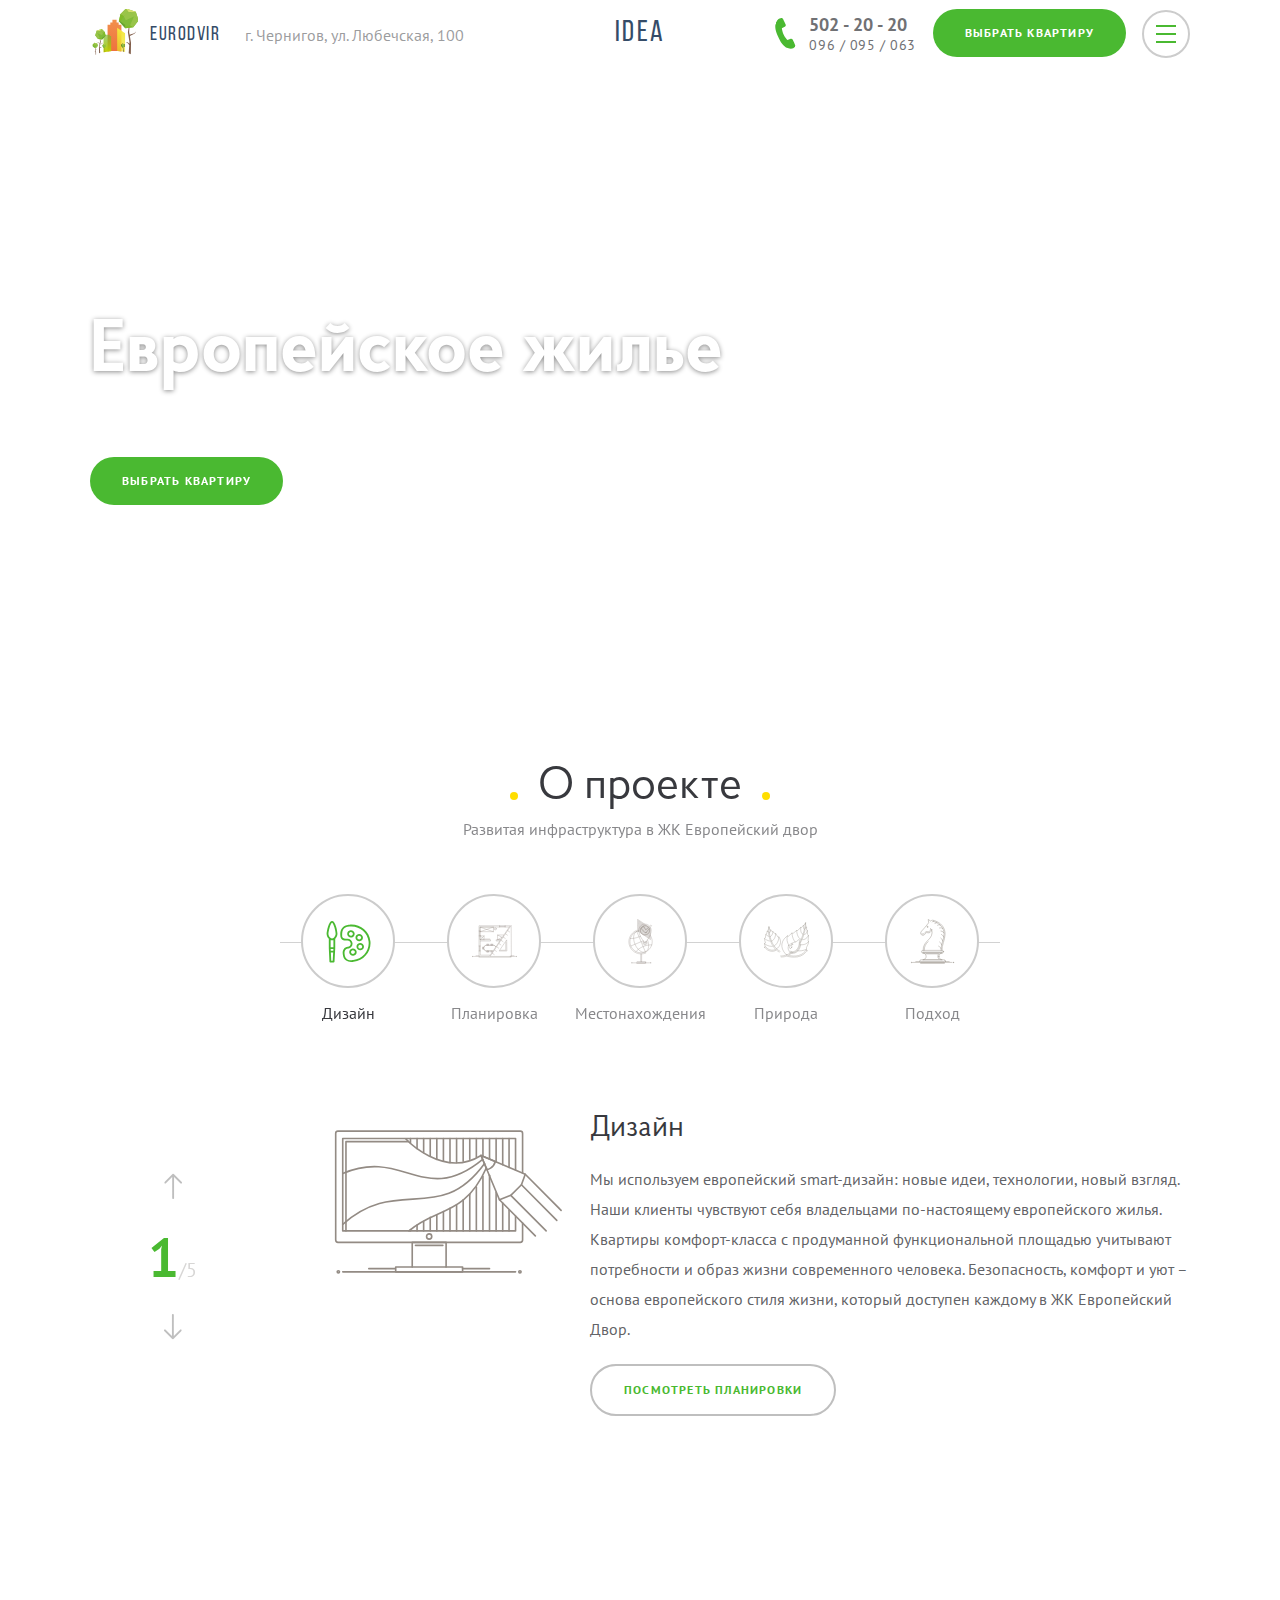
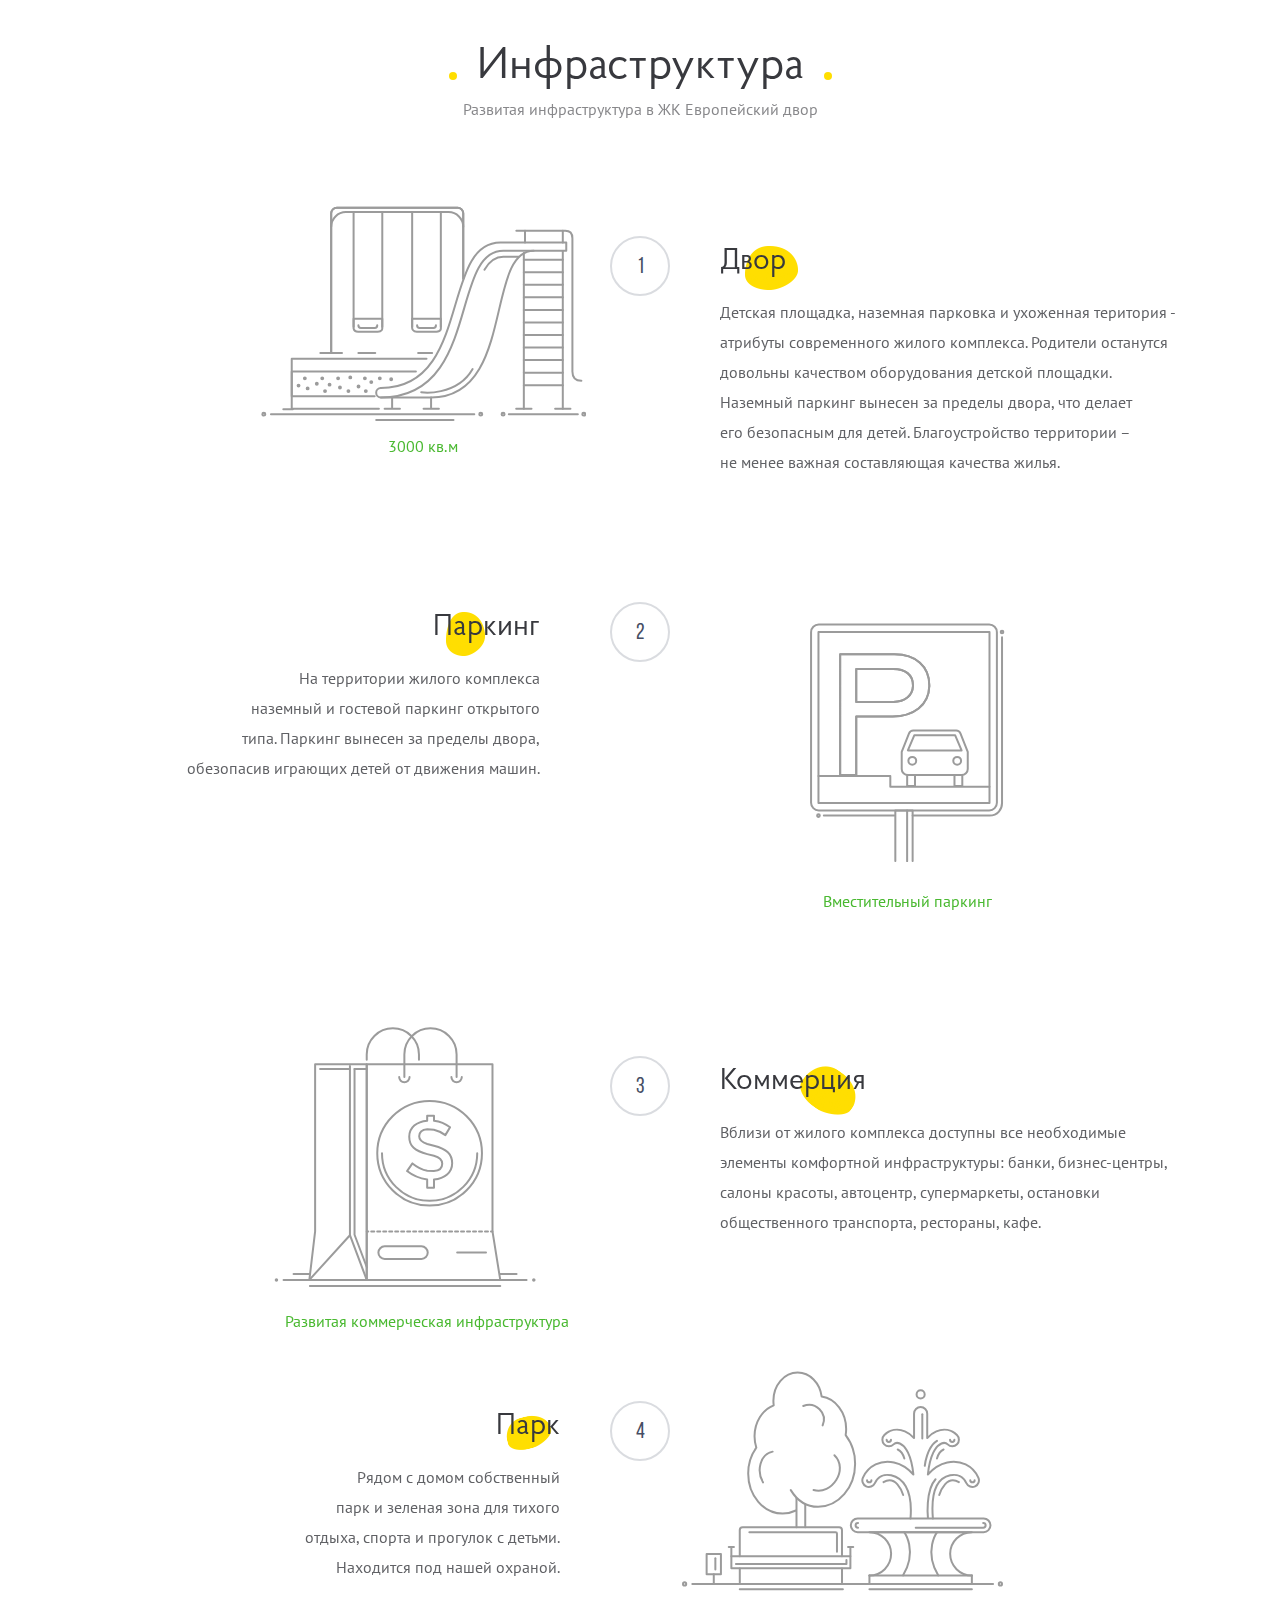
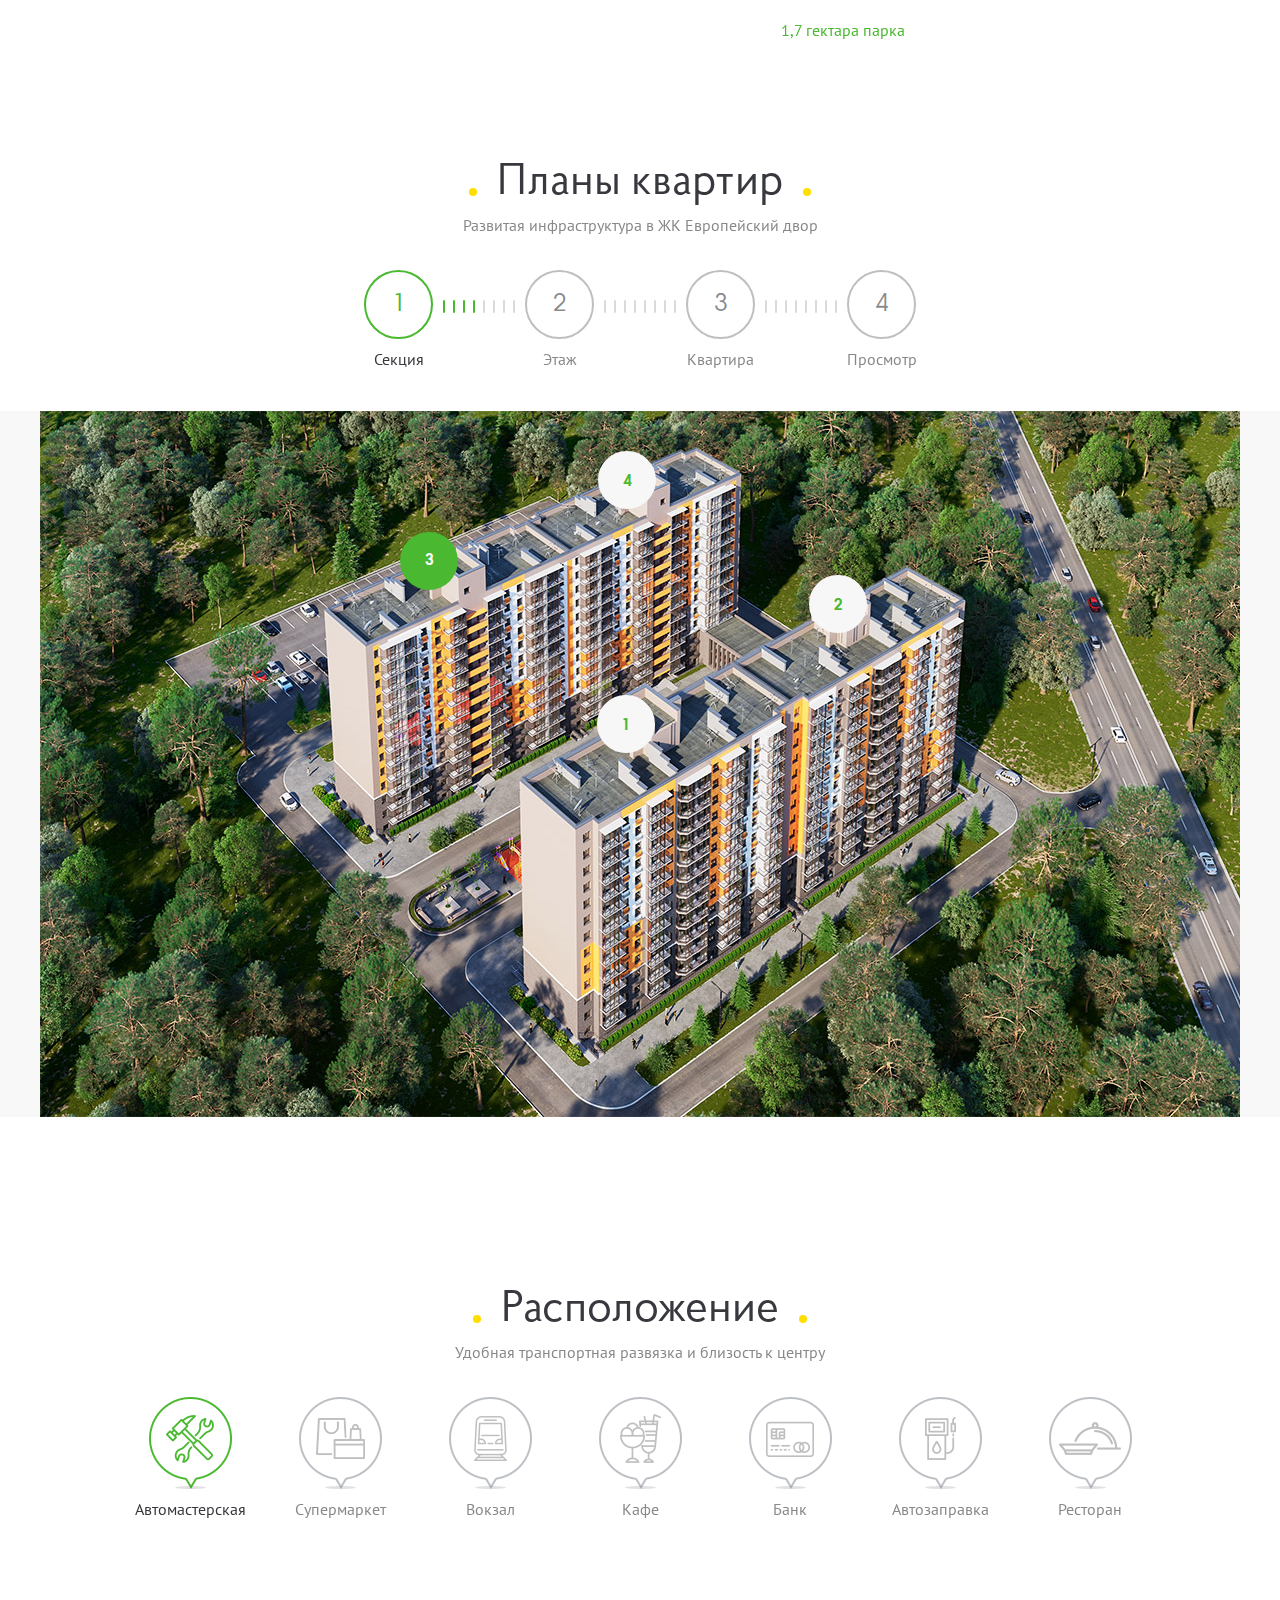
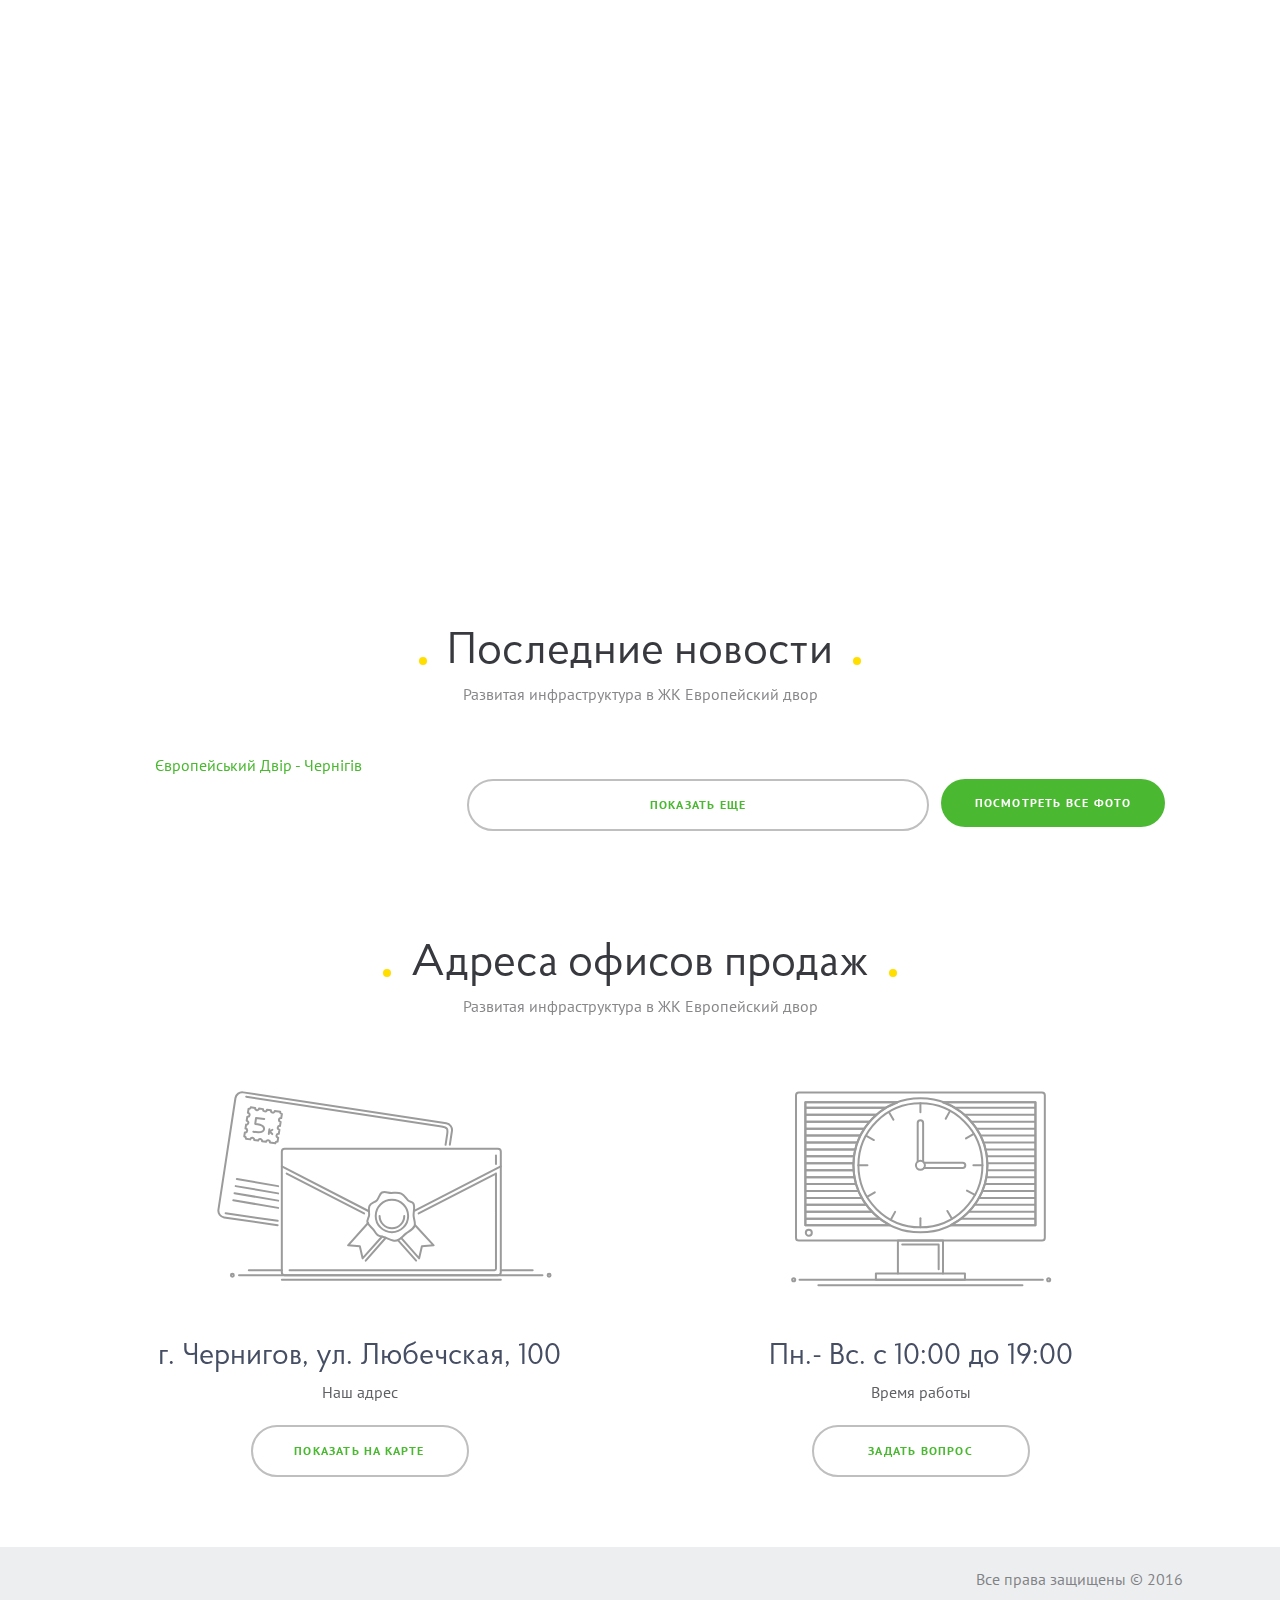
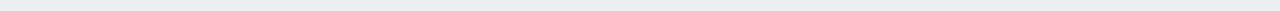
==== commit e4973893: "04.08" ====
--- a/index.html
+++ b/index.html
@@ -77,7 +77,7 @@
 			<div class="bts">
 				<a href="#" class="btn green choose_btn">выбрать квартиру</a>
 			</div>
-			<a class="tel" href="tel:0800750117"><strong><span>0-800</span>-750-117</strong>Звоните бесплатно</a>
+			<a class="tel"><strong><span>502</span> - 20 - 20 </strong>096 / 095 / 063</a>
 			<div class="clr"></div>
 		</div>
 	</header>
@@ -863,11 +863,22 @@
 		<div class="section flats" id="s-flat">
 			<div class="f-group">
 				<div class="wrap">
-					<div class="h-group active" id="h-section">
+					<div class="h-group active" id="h-sections">
 						<div class="title">Планы квартир</div>
 						<div class="subtitle">Развитая инфраструктура в ЖК Европейский двор</div>
 					</div>
-					
+					<div class="h-group" id="h-plans">
+						<div class="title">Планы этажей</div>
+						<div class="subtitle">Выберите пожалуйста этаж и квартиру</div>
+					</div>
+					<div class="h-group" id="h-detail-plan">
+						<div class="title">Планы квартир</div>
+						<div class="subtitle">Выберите квартиру которая вас интерисует</div>
+					</div>
+					<div class="h-group" id="h-order">
+						<div class="title">Онлайн запись</div>
+						<div class="subtitle">Введите пожалуйста свои данные</div>
+					</div>
 					<div class="area_menu">
 						<div class="area_menu_in">
 							<a href="#f-sections" class="active" data-hash="sections"><span class="num">1</span><span class="label">Секция</span></a>
@@ -903,6 +914,1083 @@
 							</div>
 							<div class="b-area-tooltip">
 								<span class="circle">усі<br/> квартири<br/> продані</span>
+							</div>
+						</div>
+					</div>
+					<div class="area area_plans" id="f-plans">
+						<a class="back back_to_section">Назад к выбору секции</a>
+						<div class="params">
+							<div class="plans_floor">
+								<a class="prev"></a>
+								<div class="num">
+									<span class="plans_floor_num">1</span> /10
+								</div>
+								<div class="label">этаж</div>
+								<a class="next"></a>
+							</div>
+							<!--
+							<div class="plans_filter">
+								<a class="active" data-plans-filter="all">Все</a>
+								<a data-plans-filter="all">м</a>
+								<a data-plans-filter="all">l</a>
+								<a data-plans-filter="all">xl</a>
+							</div>
+							-->
+						</div>
+						<div class="plans plans_1 active">
+							<div class="plans_bg"></div>
+							<div class="plans_bts">
+								<a class="btn btn_1" data-flat-id="4"><span>1А</span></a>
+								<a class="btn btn_2 booked" data-flat-id="5">
+									<span>1Б</span>
+									<i>забронировано</i>
+								</a>
+								<a class="btn btn_3 sold" data-flat-id="6">
+									<span>2А</span>
+									<i>продано</i>
+								</a>
+								<a class="btn btn_4 sold" data-flat-id="11">
+									<span>2Б</span>
+									<i>продано</i>
+								</a>
+								<a class="btn btn_5" data-flat-id="10"><span>1В</span></a>
+								<a class="btn btn_6" data-flat-id="9"><span>1Г</span></a>
+								<a class="btn btn_7" data-flat-id="8"><span>1Д</span></a>
+								<a class="btn btn_8" data-flat-id="7"><span>2В</span></a>
+								<a class="btn btn_9" data-flat-id="1"><span>2Г</span></a>
+								<a class="btn btn_10 booked" data-flat-id="2">
+									<span>1Е</span>
+									<i>забронировано</i>
+								</a>
+								<a class="btn btn_11" data-flat-id="3"><span>1Ж</span></a>
+							</div>
+						</div>
+						<div class="plans_txt"><span>от 7500 грн/м2, скоро повышение цены</span></div>
+					</div>
+					<div class="area area_flats" data-subarea="p" id="f-detail">
+						<a class="back back_to_plans" data-back-subarea="p">Назад к выбору квартиры</a>
+						<div class="wrap">
+							<div class="flats-navs">
+								<a href="#" class="prev"></a>
+								<div class="num"><strong>1</strong>/11</div>
+								<a href="#" class="next"></a>
+							</div>
+							<div class="flats">
+								<div class="flat_detail flat_detail_10">
+									<div class="lt">
+										<div class="plan_detail">
+											<div class="plan"></div>
+											<div class="plan_bts">
+												<a class="btn btn_1" data-plan-icon-id="1">1</a>
+												<a class="btn btn_2" data-plan-icon-id="2">2</a>
+												<a class="btn btn_3" data-plan-icon-id="3">3</a>
+												<a class="btn btn_5" data-plan-icon-id="5">4</a>
+												<a class="btn btn_6" data-plan-icon-id="6">5</a>
+											</div>
+											<div class="plan_price">
+												277 950
+												<span>грн.</span>
+											</div>
+										</div>
+									</div>
+									<div class="rt">
+										<div class="h_title">Квартира : 1В</div>
+										<div class="h_subtitle">Общая площадь : 37.06 м<sup>2</sup></div>
+										<div class="plan_tabs">	
+											<div class="plan_tab" id="plan_info">
+												<div class="flat_info">
+													<div class="item item_1" data-plan-icon-id="1">
+														<span class="num">1</span>
+														<div class="icon"></div>
+														<div class="info">
+															<div class="name">Гостинная</div>
+															<div class="square">16.03 м<sup>2</sup></div>
+														</div>
+													</div>
+													<div class="item item_2" data-plan-icon-id="2">
+														<span class="num">2</span>
+														<div class="icon"></div>
+														<div class="info">
+															<div class="name">Коридор</div>
+															<div class="square">3.64 м<sup>2</sup></div>
+														</div>
+													</div>
+													<div class="item item_3" data-plan-icon-id="3">
+														<span class="num">3</span>
+														<div class="icon"></div>
+														<div class="info">
+															<div class="name">Санузел</div>
+															<div class="square">3.50 м<sup>2</sup></div>
+														</div>
+													</div>
+													<div class="item item_5" data-plan-icon-id="5">
+														<span class="num">4</span>
+														<div class="icon"></div>
+														<div class="info">
+															<div class="name">Кухня</div>
+															<div class="square">13.48 м<sup>2</sup></div>
+														</div>
+													</div>
+													<div class="item item_6" data-plan-icon-id="6">
+														<span class="num">5</span>
+														<div class="icon"></div>
+														<div class="info">
+															<div class="name">Балкон</div>
+															<div class="square">0.41 м<sup>2</sup></div>
+														</div>
+													</div>
+													<div class="bts">
+														<a class="btn" href="#">записатся на просмотр</a>
+													</div>
+												</div>
+											</div>
+											<div class="plan_tab" id="plan_order">
+												<div class="flat_order">	
+													<form class="order_form">	
+														<div class="value">
+															<input type="text" name="name" placeholder="ваше имя" />
+														</div>
+														<div class="value">
+															<input type="tel" name="phone" placeholder="ваш телефон" />
+														</div>
+														<div class="value">
+															<input type="email" name="email" placeholder="ваш е-мейл" />
+														</div>
+														<div class="bts">
+															<a class="btn btn_plan_order" href="#">записатся на просмотр</a>
+														</div>
+													</form>
+												</div>
+											</div>
+										</div>
+									</div>	
+								</div>
+								<div class="flat_detail flat_detail_11">
+									<div class="lt">
+										<div class="plan_detail">
+											<div class="plan"></div>
+											<div class="plan_bts">
+												<a class="btn btn_1" data-plan-icon-id="1">1</a>
+												<a class="btn btn_2" data-plan-icon-id="2">2</a>
+												<a class="btn btn_3" data-plan-icon-id="3">3</a>
+												<a class="btn btn_4" data-plan-icon-id="4">4</a>
+												<a class="btn btn_5" data-plan-icon-id="5">5</a>
+												<a class="btn btn_6" data-plan-icon-id="6">6</a>
+											</div>
+											<div class="plan_price">
+												413 475
+												<span>грн.</span>
+											</div>
+										</div>
+									</div>
+									<div class="rt">
+										<div class="h_title">Квартира : 2Б</div>
+										<div class="h_subtitle">Общая площадь : 55.13 м<sup>2</sup></div>
+										<div class="plan_tabs">	
+											<div class="plan_tab" id="plan_info">
+												<div class="flat_info">
+													<div class="item item_1" data-plan-icon-id="1">
+														<span class="num">1</span>
+														<div class="icon"></div>
+														<div class="info">
+															<div class="name">Гостинная</div>
+															<div class="square">23.45 м<sup>2</sup></div>
+														</div>
+													</div>
+													<div class="item item_2" data-plan-icon-id="2">
+														<span class="num">2</span>
+														<div class="icon"></div>
+														<div class="info">
+															<div class="name">Коридор</div>
+															<div class="square">5.92 м<sup>2</sup></div>
+														</div>
+													</div>
+													<div class="item item_3" data-plan-icon-id="3">
+														<span class="num">3</span>
+														<div class="icon"></div>
+														<div class="info">
+															<div class="name">Санузел</div>
+															<div class="square">5.14 м<sup>2</sup></div>
+														</div>
+													</div>
+													<div class="item item_4" data-plan-icon-id="4">
+														<span class="num">4</span>
+														<div class="icon"></div>
+														<div class="info">
+															<div class="name">Спальня</div>
+															<div class="square">11.85 м<sup>2</sup></div>
+														</div>
+													</div>
+													<div class="item item_5" data-plan-icon-id="5">
+														<span class="num">5</span>
+														<div class="icon"></div>
+														<div class="info">
+															<div class="name">Кухня</div>
+															<div class="square">8.36 м<sup>2</sup></div>
+														</div>
+													</div>
+													<div class="item item_6" data-plan-icon-id="6">
+														<span class="num">6</span>
+														<div class="icon"></div>
+														<div class="info">
+															<div class="name">Балкон</div>
+															<div class="square">0.41 м<sup>2</sup></div>
+														</div>
+													</div>
+													<div class="bts">
+														<a class="btn" href="#">записатся на просмотр</a>
+													</div>
+												</div>
+											</div>
+											<div class="plan_tab" id="plan_order">
+												<div class="flat_order">	
+													<form class="order_form">
+														<div class="value">
+															<input type="text" name="name" placeholder="ваше имя" />
+														</div>
+														<div class="value">
+															<input type="tel" name="phone" placeholder="ваш телефон" />
+														</div>
+														<div class="value">
+															<input type="email" name="email" placeholder="ваш е-мейл" />
+														</div>
+														<div class="bts">
+															<a class="btn btn_plan_order" href="#">записатся на просмотр</a>
+														</div>
+													</form>
+												</div>
+											</div>
+										</div>
+									</div>	
+								</div>
+								<div class="flat_detail flat_detail_7">
+									<div class="lt">
+										<div class="plan_detail">
+											<div class="plan"></div>
+											<div class="plan_bts">
+												<a class="btn btn_1" data-plan-icon-id="1">1</a>
+												<a class="btn btn_2" data-plan-icon-id="2">2</a>
+												<a class="btn btn_3" data-plan-icon-id="3">3</a>
+												<a class="btn btn_4" data-plan-icon-id="4">4</a>
+												<a class="btn btn_5" data-plan-icon-id="5">5</a>
+												<a class="btn btn_6" data-plan-icon-id="6">6</a>
+											</div>
+											<div class="plan_price">
+												413 475
+												<span>грн.</span>
+											</div>
+										</div>
+									</div>
+									<div class="rt">
+										<div class="h_title">Квартира : 2В</div>
+										<div class="h_subtitle">Общая площадь : 55.13 м<sup>2</sup></div>
+										<div class="plan_tabs">	
+											<div class="plan_tab" id="plan_info">
+												<div class="flat_info">
+													<div class="item item_1" data-plan-icon-id="1">
+														<span class="num">1</span>
+														<div class="icon"></div>
+														<div class="info">
+															<div class="name">Гостинная</div>
+															<div class="square">23.45 м<sup>2</sup></div>
+														</div>
+													</div>
+													<div class="item item_2" data-plan-icon-id="2">
+														<span class="num">2</span>
+														<div class="icon"></div>
+														<div class="info">
+															<div class="name">Коридор</div>
+															<div class="square">5.92 м<sup>2</sup></div>
+														</div>
+													</div>
+													<div class="item item_3" data-plan-icon-id="3">
+														<span class="num">3</span>
+														<div class="icon"></div>
+														<div class="info">
+															<div class="name">Санузел</div>
+															<div class="square">5.14 м<sup>2</sup></div>
+														</div>
+													</div>
+													<div class="item item_4" data-plan-icon-id="4">
+														<span class="num">4</span>
+														<div class="icon"></div>
+														<div class="info">
+															<div class="name">Спальня</div>
+															<div class="square">11.85 м<sup>2</sup></div>
+														</div>
+													</div>
+													<div class="item item_5" data-plan-icon-id="5">
+														<span class="num">5</span>
+														<div class="icon"></div>
+														<div class="info">
+															<div class="name">Кухня</div>
+															<div class="square">8.36 м<sup>2</sup></div>
+														</div>
+													</div>
+													<div class="item item_6" data-plan-icon-id="6">
+														<span class="num">6</span>
+														<div class="icon"></div>
+														<div class="info">
+															<div class="name">Балкон</div>
+															<div class="square">0.41 м<sup>2</sup></div>
+														</div>
+													</div>
+													<div class="bts">
+														<a class="btn" href="#">записатся на просмотр</a>
+													</div>
+												</div>
+											</div>
+											<div class="plan_tab" id="plan_order">
+												<div class="flat_order">	
+													<form class="order_form">
+														<div class="value">
+															<input type="text" name="name" placeholder="ваше имя" />
+														</div>
+														<div class="value">
+															<input type="tel" name="phone" placeholder="ваш телефон" />
+														</div>
+														<div class="value">
+															<input type="email" name="email" placeholder="ваш е-мейл" />
+														</div>
+														<div class="bts">
+															<a class="btn btn_plan_order" href="#">записатся на просмотр</a>
+														</div>
+													</form>
+												</div>
+											</div>
+										</div>
+									</div>	
+								</div>
+								<div class="flat_detail flat_detail_9">
+									<div class="lt">
+										<div class="plan_detail">
+											<div class="plan"></div>
+											<div class="plan_bts">
+												<a class="btn btn_1" data-plan-icon-id="1">1</a>
+												<a class="btn btn_2" data-plan-icon-id="2">2</a>
+												<a class="btn btn_3" data-plan-icon-id="3">3</a>
+												<a class="btn btn_5" data-plan-icon-id="5">4</a>
+												<a class="btn btn_6" data-plan-icon-id="6">5</a>
+											</div>
+											<div class="plan_price">
+												307 800
+												<span>грн.</span>
+											</div>
+										</div>
+									</div>
+									<div class="rt">
+										<div class="h_title">Квартира : 1Г</div>
+										<div class="h_subtitle">Общая площадь : 41.04 м<sup>2</sup></div>
+										<div class="plan_tabs">	
+											<div class="plan_tab" id="plan_info">
+												<div class="flat_info">
+													<div class="item item_1">
+														<span class="num">1</span>
+														<div class="icon"></div>
+														<div class="info">
+															<div class="name">Гостинная</div>
+															<div class="square">20.24 м<sup>2</sup></div>
+														</div>
+													</div>
+													<div class="item item_2">
+														<span class="num">2</span>
+														<div class="icon"></div>
+														<div class="info">
+															<div class="name">Коридор</div>
+															<div class="square">3.41 м<sup>2</sup></div>
+														</div>
+													</div>
+													<div class="item item_3">
+														<span class="num">3</span>
+														<div class="icon"></div>
+														<div class="info">
+															<div class="name">Санузел</div>
+															<div class="square">3.72 м<sup>2</sup></div>
+														</div>
+													</div>
+													<div class="item item_5">
+														<span class="num">4</span>
+														<div class="icon"></div>
+														<div class="info">
+															<div class="name">Кухня</div>
+															<div class="square">13.08 м<sup>2</sup></div>
+														</div>
+													</div>
+													<div class="item item_6">
+														<span class="num">5</span>
+														<div class="icon"></div>
+														<div class="info">
+															<div class="name">Балкон</div>
+															<div class="square">0.59 м<sup>2</sup></div>
+														</div>
+													</div>
+													<div class="bts">
+														<a class="btn" href="#">записатся на просмотр</a>
+													</div>
+												</div>
+											</div>
+											<div class="plan_tab" id="plan_order">
+												<div class="flat_order">	
+													<form class="order_form">
+														<div class="value">
+															<input type="text" name="name" placeholder="ваше имя" />
+														</div>
+														<div class="value">
+															<input type="tel" name="phone" placeholder="ваш телефон" />
+														</div>
+														<div class="value">
+															<input type="email" name="email" placeholder="ваш е-мейл" />
+														</div>
+														<div class="bts">
+															<a class="btn btn_plan_order" href="#">записатся на просмотр</a>
+														</div>
+													</form>
+												</div>
+											</div>
+										</div>
+									</div>	
+								</div>
+								<div class="flat_detail flat_detail_8">
+									<div class="lt">
+										<div class="plan_detail">
+											<div class="plan"></div>
+											<div class="plan_bts">
+												<a class="btn btn_1" data-plan-icon-id="1">1</a>
+												<a class="btn btn_2" data-plan-icon-id="2">2</a>
+												<a class="btn btn_3" data-plan-icon-id="3">3</a>
+												<a class="btn btn_5" data-plan-icon-id="5">4</a>
+												<a class="btn btn_6" data-plan-icon-id="6">5</a>
+											</div>
+											<div class="plan_price">
+												277 950
+												<span>грн.</span>
+											</div>
+										</div>
+									</div>
+									<div class="rt">
+										<div class="h_title">Квартира : 1Д</div>
+										<div class="h_subtitle">Общая площадь : 37.06 м<sup>2</sup></div>
+										<div class="plan_tabs">	
+											<div class="plan_tab" id="plan_info">
+												<div class="flat_info">
+													<div class="item item_1" data-plan-icon-id="1">
+														<span class="num">1</span>
+														<div class="icon"></div>
+														<div class="info">
+															<div class="name">Гостинная</div>
+															<div class="square">16.03 м<sup>2</sup></div>
+														</div>
+													</div>
+													<div class="item item_2" data-plan-icon-id="2">
+														<span class="num">2</span>
+														<div class="icon"></div>
+														<div class="info">
+															<div class="name">Коридор</div>
+															<div class="square">3.64 м<sup>2</sup></div>
+														</div>
+													</div>
+													<div class="item item_3" data-plan-icon-id="3">
+														<span class="num">3</span>
+														<div class="icon"></div>
+														<div class="info">
+															<div class="name">Санузел</div>
+															<div class="square">3.50 м<sup>2</sup></div>
+														</div>
+													</div>
+													<div class="item item_5" data-plan-icon-id="5">
+														<span class="num">4</span>
+														<div class="icon"></div>
+														<div class="info">
+															<div class="name">Кухня</div>
+															<div class="square">13.48 м<sup>2</sup></div>
+														</div>
+													</div>
+													<div class="item item_6" data-plan-icon-id="6">
+														<span class="num">5</span>
+														<div class="icon"></div>
+														<div class="info">
+															<div class="name">Балкон</div>
+															<div class="square">0.41 м<sup>2</sup></div>
+														</div>
+													</div>
+													<div class="bts">
+														<a class="btn" href="#">записатся на просмотр</a>
+													</div>
+												</div>
+											</div>
+											<div class="plan_tab" id="plan_order">
+												<div class="flat_order">	
+													<form class="order_form">
+														<div class="value">
+															<input type="text" name="name" placeholder="ваше имя" />
+														</div>
+														<div class="value">
+															<input type="tel" name="phone" placeholder="ваш телефон" />
+														</div>
+														<div class="value">
+															<input type="email" name="email" placeholder="ваш е-мейл" />
+														</div>
+														<div class="bts">
+															<a class="btn btn_plan_order" href="#">записатся на просмотр</a>
+														</div>
+													</form>
+												</div>
+											</div>
+										</div>
+									</div>	
+								</div>
+								<div class="flat_detail flat_detail_6">
+									<div class="lt">
+										<div class="plan_detail">
+											<div class="plan"></div>
+											<div class="plan_bts">
+												<a class="btn btn_1" data-plan-icon-id="1">1</a>
+												<a class="btn btn_2" data-plan-icon-id="2">2</a>
+												<a class="btn btn_3" data-plan-icon-id="3">3</a>
+												<a class="btn btn_4" data-plan-icon-id="4">4</a>
+												<a class="btn btn_5" data-plan-icon-id="5">5</a>
+												<a class="btn btn_6" data-plan-icon-id="6">6</a>
+											</div>
+											<div class="plan_price">
+												453 000
+												<span>грн.</span>
+											</div>
+										</div>
+									</div>
+									<div class="rt">
+										<div class="h_title">Квартира : 2А</div>
+										<div class="h_subtitle">Общая площадь : 60.40 м<sup>2</sup></div>
+										<div class="plan_tabs">	
+											<div class="plan_tab" id="plan_info">
+												<div class="flat_info">
+													<div class="item item_1" data-plan-icon-id="1">
+														<span class="num">1</span>
+														<div class="icon"></div>
+														<div class="info">
+															<div class="name">Гостинная</div>
+															<div class="square">19.15 м<sup>2</sup></div>
+														</div>
+													</div>
+													<div class="item item_2" data-plan-icon-id="2">
+														<span class="num">2</span>
+														<div class="icon"></div>
+														<div class="info">
+															<div class="name">Коридор</div>
+															<div class="square">10.69 м<sup>2</sup></div>
+														</div>
+													</div>
+													<div class="item item_3" data-plan-icon-id="3">
+														<span class="num">3</span>
+														<div class="icon"></div>
+														<div class="info">
+															<div class="name">Санузел</div>
+															<div class="square">5.97 м<sup>2</sup></div>
+														</div>
+													</div>
+													<div class="item item_4" data-plan-icon-id="4">
+														<span class="num">4</span>
+														<div class="icon"></div>
+														<div class="info">
+															<div class="name">Спальня</div>
+															<div class="square">14.18 м<sup>2</sup></div>
+														</div>
+													</div>
+													<div class="item item_5" data-plan-icon-id="5">
+														<span class="num">5</span>
+														<div class="icon"></div>
+														<div class="info">
+															<div class="name">Кухня</div>
+															<div class="square">10.00 м<sup>2</sup></div>
+														</div>
+													</div>
+													<div class="item item_6" data-plan-icon-id="6">
+														<span class="num">6</span>
+														<div class="icon"></div>
+														<div class="info">
+															<div class="name">Балкон</div>
+															<div class="square">0.41 м<sup>2</sup></div>
+														</div>
+													</div>
+													<div class="bts">
+														<a class="btn" href="#">записатся на просмотр</a>
+													</div>
+												</div>
+											</div>
+											<div class="plan_tab" id="plan_order">
+												<div class="flat_order">	
+													<form class="order_form">
+														<div class="value">
+															<input type="text" name="name" placeholder="ваше имя" />
+														</div>
+														<div class="value">
+															<input type="tel" name="phone" placeholder="ваш телефон" />
+														</div>
+														<div class="value">
+															<input type="email" name="email" placeholder="ваш е-мейл" />
+														</div>
+														<div class="bts">
+															<a class="btn btn_plan_order" href="#">записатся на просмотр</a>
+														</div>
+													</form>
+												</div>
+											</div>
+										</div>
+									</div>	
+								</div>
+								<div class="flat_detail flat_detail_1 active">
+									<div class="lt">
+										<div class="plan_detail">
+											<div class="plan"></div>
+											<div class="plan_bts">
+												<a class="btn btn_1" data-plan-icon-id="1">1</a>
+												<a class="btn btn_2" data-plan-icon-id="2">2</a>
+												<a class="btn btn_3" data-plan-icon-id="3">3</a>
+												<a class="btn btn_4" data-plan-icon-id="4">4</a>
+												<a class="btn btn_5" data-plan-icon-id="5">5</a>
+												<a class="btn btn_6" data-plan-icon-id="6">6</a>
+											</div>
+											<div class="plan_price">
+												453 000
+												<span>грн.</span>
+											</div>
+										</div>
+									</div>
+									<div class="rt">
+										<div class="h_title">Квартира : 2Г</div>
+										<div class="h_subtitle">Общая площадь : 60.40 м<sup>2</sup></div>
+										<div class="plan_tabs">	
+											<div class="plan_tab" id="plan_info">
+												<div class="flat_info">
+													<div class="item item_1" data-plan-icon-id="1">
+														<span class="num">1</span>
+														<div class="icon"></div>
+														<div class="info">
+															<div class="name">Гостинная</div>
+															<div class="square">19.15 м<sup>2</sup></div>
+														</div>
+													</div>
+													<div class="item item_2" data-plan-icon-id="2">
+														<span class="num">2</span>
+														<div class="icon"></div>
+														<div class="info">
+															<div class="name">Коридор</div>
+															<div class="square">10.69 м<sup>2</sup></div>
+														</div>
+													</div>
+													<div class="item item_3" data-plan-icon-id="3">
+														<span class="num">3</span>
+														<div class="icon"></div>
+														<div class="info">
+															<div class="name">Санузел</div>
+															<div class="square">5.97 м<sup>2</sup></div>
+														</div>
+													</div>
+													<div class="item item_4" data-plan-icon-id="4">
+														<span class="num">4</span>
+														<div class="icon"></div>
+														<div class="info">
+															<div class="name">Спальня</div>
+															<div class="square">14.18 м<sup>2</sup></div>
+														</div>
+													</div>
+													<div class="item item_5" data-plan-icon-id="5">
+														<span class="num">5</span>
+														<div class="icon"></div>
+														<div class="info">
+															<div class="name">Кухня</div>
+															<div class="square">10.00 м<sup>2</sup></div>
+														</div>
+													</div>
+													<div class="item item_6" data-plan-icon-id="6">
+														<span class="num">6</span>
+														<div class="icon"></div>
+														<div class="info">
+															<div class="name">Балкон</div>
+															<div class="square">0.41 м<sup>2</sup></div>
+														</div>
+													</div>
+													<div class="bts">
+														<a class="btn" href="#">записатся на просмотр</a>
+													</div>
+												</div>
+											</div>
+											<div class="plan_tab" id="plan_order">
+												<div class="flat_order">	
+													<form class="order_form">
+														<div class="value">
+															<input type="text" name="name" placeholder="ваше имя" />
+														</div>
+														<div class="value">
+															<input type="tel" name="phone" placeholder="ваш телефон" />
+														</div>
+														<div class="value">
+															<input type="email" name="email" placeholder="ваш е-мейл" />
+														</div>
+														<div class="bts">
+															<a class="btn btn_plan_order" href="#">записатся на просмотр</a>
+														</div>
+													</form>
+												</div>
+											</div>
+										</div>
+									</div>	
+								</div>
+								<div class="flat_detail flat_detail_5">
+									<div class="lt">
+										<div class="plan_detail">
+											<div class="plan"></div>
+											<div class="plan_bts">
+												<a class="btn btn_1" data-plan-icon-id="1">1</a>
+												<a class="btn btn_2" data-plan-icon-id="2">2</a>
+												<a class="btn btn_3" data-plan-icon-id="3">3</a>
+												<a class="btn btn_5" data-plan-icon-id="5">4</a>
+												<a class="btn btn_6" data-plan-icon-id="6">5</a>
+											</div>
+											<div class="plan_price">
+												257 925
+												<span>грн.</span>
+											</div>
+										</div>
+									</div>
+									<div class="rt">
+										<div class="h_title">Квартира : 1Б</div>
+										<div class="h_subtitle">Общая площадь : 34.39 м<sup>2</sup></div>
+										<div class="plan_tabs">	
+											<div class="plan_tab" id="plan_info">
+												<div class="flat_info">
+													<div class="item item_1" data-plan-icon-id="1">
+														<span class="num">1</span>
+														<div class="icon"></div>
+														<div class="info">
+															<div class="name">Гостинная</div>
+															<div class="square">14.96 м<sup>2</sup></div>
+														</div>
+													</div>
+													<div class="item item_2" data-plan-icon-id="2">
+														<span class="num">2</span>
+														<div class="icon"></div>
+														<div class="info">
+															<div class="name">Коридор</div>
+															<div class="square">3.53 м<sup>2</sup></div>
+														</div>
+													</div>
+													<div class="item item_3" data-plan-icon-id="3">
+														<span class="num">3</span>
+														<div class="icon"></div>
+														<div class="info">
+															<div class="name">Санузел</div>
+															<div class="square">3.79 м<sup>2</sup></div>
+														</div>
+													</div>
+													<div class="item item_5" data-plan-icon-id="5">
+														<span class="num">4</span>
+														<div class="icon"></div>
+														<div class="info">
+															<div class="name">Кухня</div>
+															<div class="square">11.70 м<sup>2</sup></div>
+														</div>
+													</div>
+													<div class="item item_6" data-plan-icon-id="6">
+														<span class="num">5</span>
+														<div class="icon"></div>
+														<div class="info">
+															<div class="name">Балкон</div>
+															<div class="square">0.41 м<sup>2</sup></div>
+														</div>
+													</div>
+													<div class="bts">
+														<a class="btn" href="#">записатся на просмотр</a>
+													</div>
+												</div>
+											</div>
+											<div class="plan_tab" id="plan_order">
+												<div class="flat_order">	
+													<form class="order_form">
+														<div class="value">
+															<input type="text" name="name" placeholder="ваше имя" />
+														</div>
+														<div class="value">
+															<input type="tel" name="phone" placeholder="ваш телефон" />
+														</div>
+														<div class="value">
+															<input type="email" name="email" placeholder="ваш е-мейл" />
+														</div>
+														<div class="bts">
+															<a class="btn btn_plan_order" href="#">записатся на просмотр</a>
+														</div>
+													</form>
+												</div>
+											</div>
+										</div>
+									</div>	
+								</div>
+								<div class="flat_detail flat_detail_4">
+									<div class="lt">
+										<div class="plan_detail">
+											<div class="plan"></div>
+											<div class="plan_bts">
+												<a class="btn btn_1" data-plan-icon-id="1">1</a>
+												<a class="btn btn_2" data-plan-icon-id="2">2</a>
+												<a class="btn btn_3" data-plan-icon-id="3">3</a>
+												<a class="btn btn_5" data-plan-icon-id="5">4</a>
+												<a class="btn btn_6" data-plan-icon-id="6">5</a>
+											</div>
+											<div class="plan_price">
+												255 300
+												<span>грн.</span>
+											</div>
+										</div>
+									</div>
+									<div class="rt">
+										<div class="h_title">Квартира : 1А</div>
+										<div class="h_subtitle">Общая площадь : 34.04 м<sup>2</sup></div>
+										<div class="plan_tabs">	
+											<div class="plan_tab" id="plan_info">
+												<div class="flat_info">
+													<div class="item item_1" data-plan-icon-id="1">
+														<span class="num">1</span>
+														<div class="icon"></div>
+														<div class="info">
+															<div class="name">Гостинная</div>
+															<div class="square">14.96 м<sup>2</sup></div>
+														</div>
+													</div>
+													<div class="item item_2" data-plan-icon-id="2">
+														<span class="num">2</span>
+														<div class="icon"></div>
+														<div class="info">
+															<div class="name">Коридор</div>
+															<div class="square">3.49 м<sup>2</sup></div>
+														</div>
+													</div>
+													<div class="item item_3" data-plan-icon-id="3">
+														<span class="num">3</span>
+														<div class="icon"></div>
+														<div class="info">
+															<div class="name">Санузел</div>
+															<div class="square">3.45 м<sup>2</sup></div>
+														</div>
+													</div>
+													<div class="item item_5" data-plan-icon-id="5">
+														<span class="num">4</span>
+														<div class="icon"></div>
+														<div class="info">
+															<div class="name">Кухня</div>
+															<div class="square">1.73 м<sup>2</sup></div>
+														</div>
+													</div>
+													<div class="item item_6" data-plan-icon-id="6">
+														<span class="num">5</span>
+														<div class="icon"></div>
+														<div class="info">
+															<div class="name">Балкон</div>
+															<div class="square">0.41 м<sup>2</sup></div>
+														</div>
+													</div>
+													<div class="bts">
+														<a class="btn" href="#">записатся на просмотр</a>
+													</div>
+												</div>
+											</div>
+											<div class="plan_tab" id="plan_order">
+												<div class="flat_order">	
+													<form class="order_form">
+														<div class="value">
+															<input type="text" name="name" placeholder="ваше имя" />
+														</div>
+														<div class="value">
+															<input type="tel" name="phone" placeholder="ваш телефон" />
+														</div>
+														<div class="value">
+															<input type="email" name="email" placeholder="ваш е-мейл" />
+														</div>
+														<div class="bts">
+															<a class="btn btn_plan_order" href="#">записатся на просмотр</a>
+														</div>
+													</form>
+												</div>
+											</div>
+										</div>
+									</div>	
+								</div>
+								<div class="flat_detail flat_detail_3">
+									<div class="lt">
+										<div class="plan_detail">
+											<div class="plan"></div>
+											<div class="plan_bts">
+												<a class="btn btn_1" data-plan-icon-id="1">1</a>
+												<a class="btn btn_2" data-plan-icon-id="2">2</a>
+												<a class="btn btn_3" data-plan-icon-id="3">3</a>
+												<a class="btn btn_5" data-plan-icon-id="5">4</a>
+												<a class="btn btn_6" data-plan-icon-id="6">5</a>
+											</div>
+											<div class="plan_price">
+												255 300
+												<span>грн.</span>
+											</div>
+										</div>
+									</div>
+									<div class="rt">
+										<div class="h_title">Квартира : 1Ж</div>
+										<div class="h_subtitle">Общая площадь : 34.04 м<sup>2</sup></div>
+										<div class="plan_tabs">	
+											<div class="plan_tab" id="plan_info">
+												<div class="flat_info">
+													<div class="item item_1" data-plan-icon-id="1">
+														<span class="num">1</span>
+														<div class="icon"></div>
+														<div class="info">
+															<div class="name">Гостинная</div>
+															<div class="square">14.96 м<sup>2</sup></div>
+														</div>
+													</div>
+													<div class="item item_2" data-plan-icon-id="2">
+														<span class="num">2</span>
+														<div class="icon"></div>
+														<div class="info">
+															<div class="name">Коридор</div>
+															<div class="square">3.49 м<sup>2</sup></div>
+														</div>
+													</div>
+													<div class="item item_3" data-plan-icon-id="3">
+														<span class="num">3</span>
+														<div class="icon"></div>
+														<div class="info">
+															<div class="name">Санузел</div>
+															<div class="square">3.45 м<sup>2</sup></div>
+														</div>
+													</div>
+													<div class="item item_5" data-plan-icon-id="5">
+														<span class="num">4</span>
+														<div class="icon"></div>
+														<div class="info">
+															<div class="name">Кухня</div>
+															<div class="square">11.73 м<sup>2</sup></div>
+														</div>
+													</div>
+													<div class="item item_6" data-plan-icon-id="6">
+														<span class="num">5</span>
+														<div class="icon"></div>
+														<div class="info">
+															<div class="name">Балкон</div>
+															<div class="square">0.41 м<sup>2</sup></div>
+														</div>
+													</div>
+													<div class="bts">
+														<a class="btn" href="#">записатся на просмотр</a>
+													</div>
+												</div>
+											</div>
+											<div class="plan_tab" id="plan_order">
+												<div class="flat_order">	
+													<form class="order_form">
+														<div class="value">
+															<input type="text" name="name" placeholder="ваше имя" />
+														</div>
+														<div class="value">
+															<input type="tel" name="phone" placeholder="ваш телефон" />
+														</div>
+														<div class="value">
+															<input type="email" name="email" placeholder="ваш е-мейл" />
+														</div>
+														<div class="bts">
+															<a class="btn btn_plan_order" href="#">записатся на просмотр</a>
+														</div>
+													</form>
+												</div>
+											</div>
+										</div>
+									</div>	
+								</div>
+								<div class="flat_detail flat_detail_2">
+									<div class="lt">
+										<div class="plan_detail">
+											<div class="plan"></div>
+											<div class="plan_bts">
+												<a class="btn btn_1" data-plan-icon-id="1">1</a>
+												<a class="btn btn_2" data-plan-icon-id="2">2</a>
+												<a class="btn btn_3" data-plan-icon-id="3">3</a>
+												<a class="btn btn_5" data-plan-icon-id="5">4</a>
+												<a class="btn btn_6" data-plan-icon-id="6">5</a>
+											</div>
+											<div class="plan_price">
+												261 975
+												<span>грн.</span>
+											</div>
+										</div>
+									</div>
+									<div class="rt">
+										<div class="h_title">Квартира : 1Е</div>
+										<div class="h_subtitle">Общая площадь : 34.93 м<sup>2</sup></div>
+										<div class="plan_tabs">	
+											<div class="plan_tab" id="plan_info">
+												<div class="flat_info">
+													<div class="item item_1" data-plan-icon-id="1">
+														<span class="num">1</span>
+														<div class="icon"></div>
+														<div class="info">
+															<div class="name">Гостинная</div>
+															<div class="square">14.96 м<sup>2</sup></div>
+														</div>
+													</div>
+													<div class="item item_2" data-plan-icon-id="2">
+														<span class="num">2</span>
+														<div class="icon"></div>
+														<div class="info">
+															<div class="name">Коридор</div>
+															<div class="square">3.53 м<sup>2</sup></div>
+														</div>
+													</div>
+													<div class="item item_3" data-plan-icon-id="3">
+														<span class="num">3</span>
+														<div class="icon"></div>
+														<div class="info">
+															<div class="name">Санузел</div>
+															<div class="square">3.79 м<sup>2</sup></div>
+														</div>
+													</div>
+													<div class="item item_5" data-plan-icon-id="5">
+														<span class="num">4</span>
+														<div class="icon"></div>
+														<div class="info">
+															<div class="name">Кухня</div>
+															<div class="square">11.70 м<sup>2</sup></div>
+														</div>
+													</div>
+													<div class="item item_6" data-plan-icon-id="6">
+														<span class="num">5</span>
+														<div class="icon"></div>
+														<div class="info">
+															<div class="name">Балкон</div>
+															<div class="square">0.41 м<sup>2</sup></div>
+														</div>
+													</div>
+													<div class="bts">
+														<a class="btn" href="#">записатся на просмотр</a>
+													</div>
+												</div>
+											</div>
+											<div class="plan_tab" id="plan_order">
+												<div class="flat_order">	
+													<form class="order_form">
+														<div class="value">
+															<input type="text" name="name" placeholder="ваше имя" />
+														</div>
+														<div class="value">
+															<input type="tel" name="phone" placeholder="ваш телефон" />
+														</div>
+														<div class="value">
+															<input type="email" name="email" placeholder="ваш е-мейл" />
+														</div>
+														<div class="bts">
+															<a class="btn btn_plan_order" href="#">записатся на просмотр</a>
+														</div>
+													</form>
+												</div>
+											</div>
+										</div>
+									</div>	
+								</div>
 							</div>
 						</div>
 					</div>
@@ -1364,25 +2452,30 @@
 				<div class="h_icon"></div>
 				<div class="h_title">Задать вопрос</div>
 				<div class="h_subtitle">Наш менеджер ответит в течении 10 минут</div>
-				<div class="c_form">
-					<div class="col_2">	
-						<div class="value small">
-							<input type="text" name="name" placeholder="Имя" />
+				<form id="ask_form">
+					<div class="c_form">
+						<div class="col_2">	
+							<div class="value small">
+								<input type="text" name="name" placeholder="Имя" />
+							</div>
+							<div class="value small">
+								<input type="text" name="email" placeholder="Е-мейл" />
+							</div>
+							<div class="value small">
+								<input type="text" name="phone" placeholder="Телефон" />
+							</div>
 						</div>
-						<div class="value small">
-							<input type="text" name="name" placeholder="Е-мейл" />
+						<div class="value">
+							<textarea name="text" placeholder="Ваш вопрос..."></textarea>
 						</div>
 					</div>
-					<div class="value">
-						<textarea name="text" placeholder="Ваш вопрос..."></textarea>
-					</div>
-				</div>
-				<div class="bts">
-					<a href="#" class="btn green">отправить вопрос</a>
-					<div class="politic">	
-						<a href="#">Ваши данные не будут переданы третьим лицам</a>
-					</div>
-				</div>
+					<div class="bts">
+						<a href="#" class="btn green" onclick="$('#ask_form').submit(); return false;">отправить вопрос</a>
+						<div class="politic">	
+							<a href="#">Ваши данные не будут переданы третьим лицам</a>
+						</div>
+					</div>
+				</form>
 			</div>
 			<a class="close"></a>
 		</div>
--- a/css/style.css
+++ b/css/style.css
@@ -1 +1 @@
-::-webkit-input-placeholder{color:#38393e}:-moz-placeholder{color:#38393e}::-moz-placeholder{color:#38393e}:-ms-input-placeholder{color:#38393e}@font-face{font-family:'Proba Pro';src:url('../fonts/Proba Pro Regular.eot');src:local('☺'),url('../fonts/Proba Pro Regular.woff') format('woff'),url('../fonts/Proba Pro Regular.ttf') format('truetype'),url('../fonts/Proba Pro Regular.svg') format('svg');font-weight:400;font-style:normal}@font-face{font-family:'Proba Pro';src:url('../fonts/Proba Pro Bold.eot');src:local('☺'),url('../fonts/Proba Pro Bold.woff') format('woff'),url('../fonts/Proba Pro Bold.ttf') format('truetype'),url('../fonts/Proba Pro Bold.svg') format('svg');font-weight:700;font-style:normal}@font-face{font-family:BebasNeue;src:url(../fonts/bebas_neue_regular.eot);src:local('☺'),url(../fonts/bebas_neue_regular.woff) format('woff'),url(../fonts/bebas_neue_regular.ttf) format('truetype'),url(../fonts/bebas_neue_regular.svg) format('svg');font-weight:400;font-style:normal}@font-face{font-family:BebasNeueBold;src:url(../fonts/BebasNeueBold.eot);src:local('☺'),url(../fonts/BebasNeueBold.woff) format('woff'),url(../fonts/BebasNeueBold.ttf) format('truetype'),url(../fonts/BebasNeueBold.svg) format('svg');font-weight:400;font-style:normal}*,::after,::before{box-sizing:border-box;-webkit-box-sizing:border-box;outline:0}body{margin:0;padding:0;background:#fff;font-size:16px;color:rgba(56,57,62,.6);font-family:'PT Sans',sans-serif;font-weight:400}body.p_open{overflow:hidden}a{color:#4ab931;text-decoration:none;cursor:pointer}a:active,a:link,a:visited{color:#4ab931}a:hover{color:#4ab931;text-decoration:none}a img{border:none}.clr{clear:both}button,input,textarea{font-family:'PT Sans',sans-serif;-webkit-appearance:none;-moz-appearance:none;appearance:none}ul{margin:0;padding:0;list-style:none}.wrap{width:1100px;margin:0 auto;position:relative}.bts{text-align:center}.bts .btn{position:relative;height:52px;display:inline-block;line-height:48px;background:0 0;border:2px solid #bfbfbf;color:#4ab931;letter-spacing:.1em;font-size:12px;text-transform:uppercase;font-weight:700;padding:0 32px;cursor:pointer;text-decoration:none;border-radius:48px;-moz-border-radius:48px;-webkit-border-radius:48px;-khtml-border-radius:48px;transition:all .5s ease 0s;-moz-transition:all .5s ease 0s;-webkit-transition:all .5s ease 0s;-o-transition:all .5s ease 0s}.bts .btn:hover{color:#3c9b26;border-color:#3c9b26}.bts .btn.green{height:48px;line-height:48px;background:#4ab931;border:none;color:#fff;font-size:12px;text-transform:uppercase;font-weight:700;border-radius:48px;-moz-border-radius:48px;-webkit-border-radius:48px;-khtml-border-radius:48px}.bts .btn.green:hover{color:#fff;background:#3c9b26}.bts .btn.btn_white{background:#fff}.bts .btn.btn_white:hover{background:#d5d4d3}.mob{display:none}.map_alert{color:#424e66}.fline-y{content:'';position:absolute;top:0;left:50%;width:2px;height:0;background:#ffdd2e;margin:0 0 0 -1px;transition:all 0s ease 0s;-moz-transition:all 0s ease 0s;-webkit-transition:all 0s ease 0s;-o-transition:all 0s ease 0s;z-index:2}.fline-g{content:'';position:absolute;top:0;left:50%;width:2px;height:0;background:#dadce0;margin:0 0 0 -1px;z-index:2;opacity:0}.fline-g.active{opacity:1}.f-group{background:#fff;position:relative;z-index:3;overflow:hidden}header{height:70px;position:fixed;background:#fff;top:0;left:0;width:100%;z-index:98;transition:1s ease 0s;-moz-transition:1s ease 0s;-webkit-transition:1s ease 0s;-o-transition:1s ease 0s}header .choose-btn{float:left;margin-top:25px;position:relative;z-index:2}header .choose-btn a{color:#354c68;font-size:20px;letter-spacing:.075em;text-transform:uppercase;font-family:BebasNeue;float:left;margin-right:25px;transition:.5s ease 0s;-moz-transition:.5s ease 0s;-webkit-transition:.5s ease 0s;-o-transition:.5s ease 0s;position:relative;padding-left:60px}header .choose-btn a::before{content:'';position:absolute;top:50%;left:0;width:48px;height:48px;margin:-26px 0 0;background:url(../images/svg/logo_notext.svg) center center no-repeat;background-size:180% auto}header .choose-btn .adr{color:rgba(56,57,62,.5);transition:.5s ease 0s;-moz-transition:.5s ease 0s;-webkit-transition:.5s ease 0s;-o-transition:.5s ease 0s}header .logo-center{position:absolute;left:0;top:18px;width:100%;text-align:center;color:#354c68;font-size:30px;letter-spacing:.075em;text-transform:uppercase;font-family:BebasNeue;transition:.5s ease 0s;-moz-transition:.5s ease 0s;-webkit-transition:.5s ease 0s;-o-transition:.5s ease 0s}header .logo-center span{position:relative;font-size:20px;top:-6px;left:3px}header .tel{color:#707174;transition:.5s ease 0s;-moz-transition:.5s ease 0s;-webkit-transition:.5s ease 0s;-o-transition:.5s ease 0s;float:right;margin-top:13px;margin-right:20px;cursor:pointer;font-size:14px;letter-spacing:0;position:relative;z-index:2}header .tel strong{display:block;font-weight:700;font-size:18px}header .tel strong span{color:#4ab931}header .bts{float:right;margin-top:9px;margin-right:16px}header .menu-btn{position:relative;float:right;margin-top:10px;width:48px;height:48px;border-radius:47px;-moz-border-radius:47px;-webkit-border-radius:47px;-khtml-border-radius:47px;z-index:999;cursor:pointer;border:2px solid #ccc;transition:all .5s ease 0s;-moz-transition:all .5s ease 0s;-webkit-transition:all .5s ease 0s;-o-transition:all .5s ease 0s;text-align:center;padding:13px 12px 0}header .menu-btn span{display:block;height:2px;margin-bottom:6px;background:#4ab931;transition:all .2s linear;-moz-transition:all .2s linear;-webkit-transition:all .2s linear;-o-transition:all .2s linear;position:relative;width:100%}header .menu-btn:hover{border-color:#3c9b26}header .menu-btn:hover span{background:#3c9b26}header.filled{box-shadow:0 3px 38px rgba(132,143,172,.2);-moz-box-shadow:0 3px 38px rgba(132,143,172,.2);-webkit-box-shadow:0 3px 38px rgba(132,143,172,.2);-khtml-box-shadow:0 3px 38px rgba(132,143,172,.2)}.wrapper{position:relative;overflow:hidden;padding-top:70px}.wrapper.wrapper_flats{padding-top:10px}.wrapper.wrapper_flats .section.flats .f-group{padding-bottom:10px}.wrapper_inner{position:relative;margin-top:924px;background:#fff;overflow:hidden}.section{position:relative}.section .title{color:#38393e;font-size:45px;font-family:'Proba Pro';font-weight:400;margin:10px 0;text-align:center;position:relative}.section .title::after,.section .title::before{content:'';display:inline-block;vertical-align:top;width:8px;height:8px;border-radius:100%;-moz-border-radius:100%;-webkit-border-radius:100%;-khtml-border-radius:100%;background:#ffde00;margin:28px 20px 0 0;transition:.25s ease 0s;-moz-transition:.25s ease 0s;-webkit-transition:.25s ease 0s;-o-transition:.25s ease 0s}.section .title::after{margin:28px 0 0 20px}.section .subtitle{color:rgba(56,57,62,.6);font-size:16px;margin:0 0 25px;padding:0 0 10px;text-align:center}.started-slider{height:924px;width:100%;position:absolute;top:70px;left:0;display:block;z-index:-2}.started-slider .started-img{height:924px}.started-slider .started-img-1{background:url(../images/1920.png) center 0 no-repeat;background-size:cover}.section.started{text-align:left;top:70px;left:0;position:absolute;width:100%;height:924px}.section.started .htitle{padding-top:371px;font-family:'Proba Pro';font-size:75px;font-weight:700;color:#fff;line-height:75px;margin-bottom:25px;text-shadow:0 1px 5px rgba(0,0,0,.45)}.section.started .hsub_title{color:#fff;font-size:16px;margin-bottom:22px}.section.started .bts{text-align:left}.section.about{margin:40px 0 0;padding:0;text-align:center}.section.about .subtitle{padding-bottom:0;margin-bottom:55px}.section.about .about_menu{text-align:center;position:relative}.section.about .about_menu:before{content:'';position:absolute;width:720px;left:50%;top:48px;margin-left:-360px;height:1px;background:#d2d2d2}.section.about .about_menu a{display:inline-block;vertical-align:top;margin:0 6px;color:rgba(56,57,62,.6);font-size:16px;width:130px;position:relative}.section.about .about_menu a .icon{display:inline-block;vertical-align:top;width:94px;height:94px;background:#fff;border-radius:94px;-moz-border-radius:94px;-webkit-border-radius:94px;-khtml-border-radius:94px;border:2px solid #ccc;position:relative;margin-bottom:15px}.section.about .about_menu a .icon:after,.section.about .about_menu a .icon:before{content:'';position:absolute;left:0;top:0;width:100%;height:100%;opacity:1;transition:all .2s ease 0s;-moz-transition:all .2s ease 0s;-webkit-transition:all .2s ease 0s;-o-transition:all .2s ease 0s}.section.about .about_menu a .icon:after{opacity:0;z-index:2}.section.about .about_menu a .icon.icon_1::after,.section.about .about_menu a .icon.icon_1::before{background:url(../images/svg/about_1.svg) 50% 50% no-repeat;background-size:50% 50%}.section.about .about_menu a .icon.icon_1::after{background:url(../images/svg/about_1_h.svg) 50% 50% no-repeat;background-size:50% 50%}.section.about .about_menu a .icon.icon_2::after,.section.about .about_menu a .icon.icon_2::before{background:url(../images/svg/about_2.svg) 50% 50% no-repeat;background-size:50% 50%}.section.about .about_menu a .icon.icon_2::after{background:url(../images/svg/about_2_h.svg) 50% 50% no-repeat;background-size:50% 50%}.section.about .about_menu a .icon.icon_3::after,.section.about .about_menu a .icon.icon_3::before{background:url(../images/svg/about_3.svg) 50% 50% no-repeat;background-size:50% 50%}.section.about .about_menu a .icon.icon_3::after{background:url(../images/svg/about_3_h.svg) 50% 50% no-repeat;background-size:50% 50%}.section.about .about_menu a .icon.icon_4::after,.section.about .about_menu a .icon.icon_4::before{background:url(../images/svg/about_4.svg) 50% 50% no-repeat;background-size:50% 50%}.section.about .about_menu a .icon.icon_4::after{background:url(../images/svg/about_4_h.svg) 50% 50% no-repeat;background-size:50% 50%}.section.about .about_menu a .icon.icon_5::after,.section.about .about_menu a .icon.icon_5::before{background:url(../images/svg/about_5.svg) 50% 50% no-repeat;background-size:50% 50%}.section.about .about_menu a .icon.icon_5::after{background:url(../images/svg/about_5_h.svg) 50% 50% no-repeat;background-size:50% 50%}.section.about .about_menu a.active,.section.about .about_menu a:hover{color:#38393e}.section.about .about_menu a.active .icon:before,.section.about .about_menu a:hover .icon:before{opacity:0}.section.about .about_menu a.active .icon:after,.section.about .about_menu a:hover .icon:after{opacity:1}.section.about .navs{position:absolute;left:55px;top:150px;width:55px;text-align:center}.section.about .navs .next,.section.about .navs .prev{width:18px;height:26px;display:inline-block;vertical-align:top;position:relative}.section.about .navs .next:after,.section.about .navs .next:before,.section.about .navs .prev:after,.section.about .navs .prev:before{content:'';position:absolute;left:0;top:0;width:100%;height:100%;transition:all .2s ease 0s;-moz-transition:all .2s ease 0s;-webkit-transition:all .2s ease 0s;-o-transition:all .2s ease 0s}.section.about .navs .next:before,.section.about .navs .prev:before{opacity:1}.section.about .navs .next:after,.section.about .navs .prev:after{opacity:0;z-index:2}.section.about .navs .next:hover:before,.section.about .navs .prev:hover:before{opacity:0}.section.about .navs .next:hover:after,.section.about .navs .prev:hover:after{opacity:1}.section.about .navs .prev:hover:after,.section.about .navs .prev:hover:before{top:-5px}.section.about .navs .prev:before{background:url(../images/up_arr.png) no-repeat}.section.about .navs .prev:after{background:url(../images/up_arr2.png) no-repeat}.section.about .navs .next:hover:after,.section.about .navs .next:hover:before{top:5px}.section.about .navs .next:before{background:url(../images/down_arr.png) no-repeat}.section.about .navs .next:after{background:url(../images/down_arr2.png) no-repeat}.section.about .navs .num{margin:22px 0;font-size:20px;color:#d7d6d5}.section.about .navs .num strong{font-size:55px;color:#4ab931}.section.about .about_slider{position:relative;padding-left:215px;padding-right:0;padding-top:90px;text-align:left}.section.about .about_slider .swiper-slide{opacity:0!important;background:#fff;z-index:1!important}.section.about .about_slider .swiper-slide-active{opacity:1!important;z-index:2!important}.section.about .about_item{position:relative}.section.about .about_item .image{float:left;width:285px;text-align:center}.section.about .about_item .image svg{max-width:80%}.section.about .about_item .desc{margin-left:285px;padding-bottom:0}.section.about .about_item .desc h3{margin-top:0;margin-bottom:20px;color:#38393e;font-size:30px;font-family:'Proba Pro';font-weight:400}.section.about .about_item .desc p{margin:0 0 20px;line-height:30px;color:rgba(56,57,62,.8)}.section.about .about_item .desc .bts{text-align:left}.section.infra{padding:140px 0 0;overflow:hidden}.section.infra .subtitle{padding:0 0 32px;margin-bottom:0}.section.infra .infra-items{position:relative;padding:85px 0 10px}.section.infra .infra-items .infra-item{position:relative}.section.infra .infra-items .infra-item.rt .image{float:right;margin-left:0;margin-right:0}.section.infra .infra-items .infra-item.rt .desc{float:left;text-align:right;margin-right:0;margin-left:0}.section.infra .infra-items .infra-item.parking{margin-top:125px}.section.infra .infra-items .infra-item.parking .image{margin-right:185px}.section.infra .infra-items .infra-item.parking .image span{margin-top:25px;display:block}.section.infra .infra-items .infra-item.parking .desc{width:450px}.section.infra .infra-items .infra-item.parking .desc h3:before{left:auto;right:55px;width:39px;height:44px;background:url(../images/ye_p2.png) no-repeat}.section.infra .infra-items .infra-item.komm{margin-top:145px}.section.infra .infra-items .infra-item.komm .image{margin-left:150px}.section.infra .infra-items .infra-item.komm .image span{margin-top:20px;padding-left:45px;display:block}.section.infra .infra-items .infra-item.komm .desc h3:before{left:80px;width:56px;height:49px;background:url(../images/ye_p3.png) no-repeat}.section.infra .infra-items .infra-item.park{margin-top:70px}.section.infra .infra-items .infra-item.park .image{margin-right:185px}.section.infra .infra-items .infra-item.park .image span{margin-top:25px}.section.infra .infra-items .infra-item.park .desc h3:before{left:auto;right:8px;top:4px;width:46px;height:35px;background:url(../images/ye_p4.png) no-repeat}.section.infra .infra-items .infra-item.dvor .image svg{margin-bottom:10px}.section.infra .infra-items .infra-item .name{display:none;color:#464e64;font-family:'Proba Pro';font-weight:300;font-size:35px;padding:10px 0 20px;margin:0;text-align:center;background:#fff}.section.infra .infra-items .infra-item .image{float:left;margin-left:170px;margin-top:-30px;text-align:center}.section.infra .infra-items .infra-item .image span{display:block;font-size:16px;color:#4ab931}.section.infra .infra-items .infra-item .desc{float:right;width:470px;margin-right:0}.section.infra .infra-items .infra-item .desc h3{color:#38393e;font-family:'Proba Pro';font-size:30px;margin:10px 0 20px;position:relative;font-weight:400}.section.infra .infra-items .infra-item .desc h3:before{content:'';position:absolute;left:25px;top:0;width:53px;height:44px;background:url(../images/ye_p1.png) no-repeat;z-index:1}.section.infra .infra-items .infra-item .desc h3 span{position:relative;z-index:2}.section.infra .infra-items .infra-item .desc p{margin:0;line-height:30px;color:rgba(56,57,62,.8)}.section.infra .infra-items .infra-item .num{position:absolute;left:50%;top:0;width:60px;height:60px;background:#fff;border-radius:70px;-moz-border-radius:70px;-webkit-border-radius:70px;-khtml-border-radius:70px;margin-left:-30px;line-height:60px;text-align:center;font-size:22px;font-family:BebasNeue;color:#464e64;z-index:3}.section.infra .infra-items .infra-item .num span{display:block;width:60px;height:60px;border:2px solid #dadce0;border-radius:50px;-moz-border-radius:50px;-webkit-border-radius:50px;-khtml-border-radius:50px}.section.flats{padding:100px 0 0;position:relative;z-index:50}.section.flats .f-group{padding-bottom:30px}.section.flats .h-group{display:none}.section.flats .h-group.active{display:block}.section.flats .area_menu{margin:0 0 42px;text-align:center;font-size:0}.section.flats .area_menu a{position:relative;display:inline-block;vertical-align:top;width:161px;color:rgba(56,57,62,.6);text-decoration:none}.section.flats .area_menu a .num{position:relative;display:inline-block;width:69px;height:69px;line-height:65px;border:2px solid #bfbfbf;border-radius:100%;-moz-border-radius:100%;-webkit-border-radius:100%;-khtml-border-radius:100%;background:#fff;margin:0 0 10px;font-size:26px;font-family:'Proba Pro'}.section.flats .area_menu a .num::before{content:'';position:absolute;top:28px;left:-44px;width:32px;height:13px;background:url(../images/fm_line_1.png) repeat-x}.section.flats .area_menu a .num::after{content:'';position:absolute;top:28px;right:-44px;width:32px;height:13px;background:url(../images/fm_line_1.png) repeat-x}.section.flats .area_menu a .label{display:block;font-size:16px;color:rgba(56,57,62,.6)}.section.flats .area_menu a.active .num,.section.flats .area_menu a:hover .num{color:#4ab931}.section.flats .area_menu a.active .label,.section.flats .area_menu a:hover .label{color:#38393e}.section.flats .area_menu a.active .num{border-color:#4ab931}.section.flats .area_menu a.active .num::after,.section.flats .area_menu a.active .num::before{background:url(../images/fm_line_2.png) repeat-x}.section.flats .area_menu a:first-child .num::before{display:none}.section.flats .area_menu a:last-child .num::after{display:none}.section.flats .areas{position:relative;height:706px;background:#f8f8f8}.section.flats .area{position:absolute;top:0;left:0;width:100%;height:100%;z-index:1;opacity:0;visibility:hidden;transition:.25s ease 0s;-moz-transition:.25s ease 0s;-webkit-transition:.25s ease 0s;-o-transition:.25s ease 0s}.section.flats .area.active{opacity:1;visibility:visible;z-index:2}.section.flats .area_sections{position:relative;height:706px}.section.flats .area_sections .area_map{position:absolute;width:1200px;height:100%;top:0;left:50%;margin-left:-600px;z-index:2}.section.flats .area_sections .area_map .img_area{position:absolute;top:0;left:0;width:1200px;height:706px;z-index:1}.section.flats .area_sections .area_map .tr_area{position:absolute;top:0;left:0;width:1200px;height:706px;z-index:3}.section.flats .area_sections .area_map .b-area-hover{position:absolute;z-index:2;opacity:0}.section.flats .area_sections .area_map .b-area-hover.active{opacity:1}.section.flats .area_sections .area_map .b-area-hover-1{width:248px;height:343px;top:156px;left:677px;background:url(../images/b-area-hover-1.png) no-repeat}.section.flats .area_sections .area_map .b-area-hover-1.sold{background:url(../images/b-area-hover-1b.png) no-repeat}.section.flats .area_sections .area_map .b-area-hover-2{width:268px;height:389px;top:244px;left:480px;background:url(../images/b-area-hover-2.png) no-repeat}.section.flats .area_sections .area_map .b-area-hover-2.sold{background:url(../images/b-area-hover-2b.png) no-repeat}.section.flats .area_sections .area_map .b-area-hover-3{width:216px;height:283px;top:38px;left:485px;background:url(../images/b-area-hover-3.png) no-repeat}.section.flats .area_sections .area_map .b-area-hover-3.sold{background:url(../images/b-area-hover-3b.png) no-repeat}.section.flats .area_sections .area_map .b-area-hover-4{width:251px;height:317px;top:109px;left:283px;background:url(../images/b-area-hover-4.png) no-repeat}.section.flats .area_sections .area_map .b-area-hover-4.sold{background:url(../images/b-area-hover-4b.png) no-repeat}.section.flats .area_sections .area_map .b-area-label{position:absolute;width:58px;height:58px;line-height:58px;text-align:center;border-radius:100%;-moz-border-radius:100%;-webkit-border-radius:100%;-khtml-border-radius:100%;background:#4ab931;color:#fff;font-size:16px;font-family:'Proba Pro';font-weight:700;transition:.25s ease 0s;-moz-transition:.25s ease 0s;-webkit-transition:.25s ease 0s;-o-transition:.25s ease 0s;cursor:pointer;z-index:3}.section.flats .area_sections .area_map .b-area-label.active,.section.flats .area_sections .area_map .b-area-label:hover{background:#4ab931;border-color:#4ab931;color:#fff}.section.flats .area_sections .area_map .b-area-label.active::before,.section.flats .area_sections .area_map .b-area-label:hover::before{border-top-color:#4ab931}.section.flats .area_sections .area_map .b-area-label.sold{border:2px solid #f7f7f7;background:#f7f7f7;color:#4ab931}.section.flats .area_sections .area_map .b-area-label.sold::before{border-top-color:#fff}.section.flats .area_sections .area_map .b-area-label-1{top:164px;left:769px}.section.flats .area_sections .area_map .b-area-label-2{top:284px;left:557px}.section.flats .area_sections .area_map .b-area-label-3{top:40px;left:558px}.section.flats .area_sections .area_map .b-area-label-4{top:121px;left:360px}.section.flats .area_sections .area_map .b-area-tooltip{display:none;position:absolute;top:100px;left:100px;width:85px;height:85px;border-radius:100%;-moz-border-radius:100%;-webkit-border-radius:100%;-khtml-border-radius:100%;background:#fff;z-index:4;color:rgba(0,0,0,.6)}.section.flats .area_sections .area_map .b-area-tooltip .circle{display:table-cell;width:85px;height:85px;text-align:center;vertical-align:middle;font-size:14px;font-weight:400;line-height:18px}.section.flats .area_sections .area_map .b-area-tooltip .num{font-size:26px;font-weight:700;font-family:'Proba Pro';color:#4ab931}.section.flats .area_plans .params{position:relative;padding:33px 0 54px;text-align:center;font-size:0}.section.flats .area_plans .plans_floor{position:relative;display:inline-block;vertical-align:top;width:174px;padding:0 35px;margin:0 45px 0 0}.section.flats .area_plans .plans_floor .num{font-size:20px;font-weight:700;font-family:'Proba Pro';color:#bfbfbf;margin:-10px 0 0}.section.flats .area_plans .plans_floor .num span{font-size:55px;color:#4ab931}.section.flats .area_plans .plans_floor .label{position:absolute;bottom:-15px;left:0;width:100%;font-size:18px;font-weight:700;font-family:'Proba Pro';color:#bfbfbf}.section.flats .area_plans .plans_floor .next,.section.flats .area_plans .plans_floor .prev{position:absolute;top:50%;left:0;width:26px;height:18px;z-index:2;margin:-9px 0 0;background:url(../images/prev_1.png) no-repeat}.section.flats .area_plans .plans_floor .next{left:auto;right:0;background:url(../images/next_1.png) no-repeat}.section.flats .area_plans .plans_filter{display:inline-block;vertical-align:top}.section.flats .area_plans .plans_filter a{display:inline-block;vertical-align:top;width:76px;height:76px;margin:0 7px;border:2px solid #bfbfbf;color:#bfbfbf;border-radius:100%;-moz-border-radius:100%;-webkit-border-radius:100%;-khtml-border-radius:100%;text-align:center;line-height:72px;font-size:18px;font-family:'Proba Pro';font-weight:700;text-transform:uppercase;text-decoration:none}.section.flats .area_plans .plans_filter a.active,.section.flats .area_plans .plans_filter a:hover{color:#4ab931}.section.flats .area_plans .plans_filter a:first-child{text-transform:initial}.section.flats .area_plans .plans{position:relative;width:1039px;height:406px;margin:0 auto}.section.flats .area_plans .plans_bg{position:absolute;top:0;left:0;width:100%;height:100%;z-index:1;background:url(../images/plans.png) no-repeat;background-size:100% 100%}.section.flats .area_plans .plans_bts .btn{position:absolute;width:58px;height:58px;line-height:54px;text-align:center;text-decoration:none;font-size:18px;font-weight:700;font-family:'Proba Pro';color:#bfbfbf;text-transform:uppercase;background:#fff;border:2px solid #bfbfbf;border-radius:100%;-moz-border-radius:100%;-webkit-border-radius:100%;-khtml-border-radius:100%;transition:.25s ease;-moz-transition:.25s ease;-webkit-transition:.25s ease;-o-transition:.25s ease;z-index:2}.section.flats .area_plans .plans_bts .btn::after{content:'';position:absolute;top:50%;left:50%}.section.flats .area_plans .plans_bts .btn i{position:absolute;top:-66px;left:-51px;width:159px;height:43px;line-height:39px;text-align:center;border:2px solid #bfbfbf;background:#fff;border-radius:20px;-moz-border-radius:20px;-webkit-border-radius:20px;-khtml-border-radius:20px;transition:.25s ease;-moz-transition:.25s ease;-webkit-transition:.25s ease;-o-transition:.25s ease;color:rgba(56,57,62,.6);font-size:12px;font-weight:700;font-style:normal;text-transform:uppercase;opacity:0;visibility:hidden}.section.flats .area_plans .plans_bts .btn i::before{content:'';position:absolute;bottom:-9px;left:50%;margin:0 0 0 -4px;border:4px solid transparent;border-top:5px solid #fff;z-index:2}.section.flats .area_plans .plans_bts .btn i::after{content:'';position:absolute;bottom:-14px;left:50%;margin:0 0 0 -6px;border:6px solid transparent;border-top:8px solid #bfbfbf;z-index:1}.section.flats .area_plans .plans_bts .btn:hover{border-color:#4ab931;background:#4ab931;color:#4ab931}.section.flats .area_plans .plans_bts .btn:hover::after{width:15px;height:12px;margin:-6px 0 0 -7.5px;background:url(../images/plans_btn_arr.png) no-repeat}.section.flats .area_plans .plans_bts .btn:hover i{visibility:visible;opacity:1}.section.flats .area_plans .plans_bts .btn.booked{font-size:0}.section.flats .area_plans .plans_bts .btn.booked::after{width:20px;height:25px;margin:-12.5px 0 0 -10px;background:url(../images/plans_btn_booked.png) no-repeat}.section.flats .area_plans .plans_bts .btn.booked:hover{background:#f49000;border-color:#f49000}.section.flats .area_plans .plans_bts .btn.booked:hover::after{background:url(../images/plans_btn_booked_h.png) no-repeat}.section.flats .area_plans .plans_bts .btn.sold{font-size:0}.section.flats .area_plans .plans_bts .btn.sold::after{width:31px;height:25px;margin:-12.5px 0 0 -15.5px;background:url(../images/plans_btn_sold.png) no-repeat}.section.flats .area_plans .plans_bts .btn.sold:hover::after{background:url(../images/plans_btn_sold_h.png) no-repeat}.section.flats .area_plans .plans_bts .btn_1{top:72px;left:615px}.section.flats .area_plans .plans_bts .btn_2{top:67px;left:769px}.section.flats .area_plans .plans_bts .btn_3{top:116px;left:937px}.section.flats .area_plans .plans_bts .btn_4{top:270px;left:827px}.section.flats .area_plans .plans_bts .btn_5{top:249px;left:638px}.section.flats .area_plans .plans_bts .btn_6{top:287px;left:495px}.section.flats .area_plans .plans_bts .btn_7{top:270px;left:348px}.section.flats .area_plans .plans_bts .btn_8{top:269px;left:168px}.section.flats .area_plans .plans_bts .btn_9{top:116px;left:61px}.section.flats .area_plans .plans_bts .btn_10{top:75px;left:205px}.section.flats .area_plans .plans_bts .btn_11{top:70px;left:358px}.section.flats .area_plans .plans_txt{text-align:center;padding:60px 0 0;font-size:30px;font-family:'Proba Pro';font-weight:400;color:#38393e}.section.flats .area_plans .plans_txt span{position:relative;display:inline-block}.section.flats .area_plans .plans_txt span::before{content:'';position:absolute;top:-8px;left:55px;z-index:-1;width:53px;height:51px;background:url(../images/plans_yep.png) no-repeat}.section.flats .area_flats[data-subarea="p"] #plan_info{opacity:1;visibility:visible;z-index:2}.section.flats .area_flats[data-subarea="p"] .flats-navs{display:block}.section.flats .area_flats[data-subarea="o"] #plan_order{opacity:1;visibility:visible;z-index:2}.section.flats .area_flats[data-subarea="o"] .plan_bts{opacity:0;visibility:hidden}.section.flats .area_flats .wrap{height:706px}.section.flats .area_flats .flats-navs{display:none;position:absolute;left:-20px;top:50%;margin:-84px 0 0;width:55px;text-align:center;z-index:10}.section.flats .area_flats .flats-navs .next,.section.flats .area_flats .flats-navs .prev{width:18px;height:26px;display:inline-block;vertical-align:top;position:relative}.section.flats .area_flats .flats-navs .next:after,.section.flats .area_flats .flats-navs .next:before,.section.flats .area_flats .flats-navs .prev:after,.section.flats .area_flats .flats-navs .prev:before{content:'';position:absolute;left:0;top:0;width:100%;height:100%;transition:all .2s ease 0s;-moz-transition:all .2s ease 0s;-webkit-transition:all .2s ease 0s;-o-transition:all .2s ease 0s}.section.flats .area_flats .flats-navs .next:before,.section.flats .area_flats .flats-navs .prev:before{opacity:1}.section.flats .area_flats .flats-navs .next:after,.section.flats .area_flats .flats-navs .prev:after{opacity:0;z-index:2}.section.flats .area_flats .flats-navs .next:hover:before,.section.flats .area_flats .flats-navs .prev:hover:before{opacity:0}.section.flats .area_flats .flats-navs .next:hover:after,.section.flats .area_flats .flats-navs .prev:hover:after{opacity:1}.section.flats .area_flats .flats-navs .prev:hover:after,.section.flats .area_flats .flats-navs .prev:hover:before{top:-5px}.section.flats .area_flats .flats-navs .prev:before{background:url(../images/up_arr.png) no-repeat}.section.flats .area_flats .flats-navs .prev:after{background:url(../images/up_arr2.png) no-repeat}.section.flats .area_flats .flats-navs .next:hover:after,.section.flats .area_flats .flats-navs .next:hover:before{top:5px}.section.flats .area_flats .flats-navs .next:before{background:url(../images/down_arr.png) no-repeat}.section.flats .area_flats .flats-navs .next:after{background:url(../images/down_arr2.png) no-repeat}.section.flats .area_flats .flats-navs .num{margin:22px 0;font-size:20px;color:#d7d6d5}.section.flats .area_flats .flats-navs .num strong{font-size:55px;color:#4ab931}.section.flats .area_flats .flat_detail{position:absolute;top:0;left:0;width:100%;height:100%;opacity:0;visibility:hidden;z-index:1}.section.flats .area_flats .flat_detail.active{opacity:1;visibility:visible;z-index:2}@media screen and (max-width:720px){.section.flats .area_flats .flat_detail.flat_detail_1 .lt{height:355.2px}}.section.flats .area_flats .flat_detail.flat_detail_1 .plan_detail{width:366px;height:592px;margin:-310px 0 0}.section.flats .area_flats .flat_detail.flat_detail_1 .plan_detail .plan{background:url(../images/svg/6-XL.svg) no-repeat;background-size:100% 100%;transform:scaleX(-1);-webkit-transform:scaleX(-1);-moz-transform:scaleX(-1);-o-transform:scaleX(-1)}.section.flats .area_flats .flat_detail.flat_detail_1 .plan_bts .btn_1{top:145px;right:132px}.section.flats .area_flats .flat_detail.flat_detail_1 .plan_bts .btn_2{top:293px;right:57px}.section.flats .area_flats .flat_detail.flat_detail_1 .plan_bts .btn_3{top:257px;right:251px}.section.flats .area_flats .flat_detail.flat_detail_1 .plan_bts .btn_4{top:430px;right:249px}.section.flats .area_flats .flat_detail.flat_detail_1 .plan_bts .btn_5{top:116px;right:236px}.section.flats .area_flats .flat_detail.flat_detail_1 .plan_bts .btn_6{top:-4px;right:198px}@media screen and (max-width:720px){.section.flats .area_flats .flat_detail.flat_detail_10 .lt{height:292.8px}}.section.flats .area_flats .flat_detail.flat_detail_10 .plan_detail{width:366px;height:488px;margin:-244px 0 0}.section.flats .area_flats .flat_detail.flat_detail_10 .plan_detail .plan{background:url(../images/svg/10-M.svg) no-repeat;background-size:100% 100%}.section.flats .area_flats .flat_detail.flat_detail_10 .plan_bts .btn_1{top:192px;left:61px}.section.flats .area_flats .flat_detail.flat_detail_10 .plan_bts .btn_2{top:77px;left:138px}.section.flats .area_flats .flat_detail.flat_detail_10 .plan_bts .btn_3{top:78px;left:223px}.section.flats .area_flats .flat_detail.flat_detail_10 .plan_bts .btn_5{top:255px;left:206px}.section.flats .area_flats .flat_detail.flat_detail_10 .plan_bts .btn_6{top:418px;left:147px}@media screen and (max-width:720px){.section.flats .area_flats .flat_detail.flat_detail_11 .lt{height:271.2px}}.section.flats .area_flats .flat_detail.flat_detail_11 .plan_detail{width:488px;height:452px;margin:-226px 0 0}.section.flats .area_flats .flat_detail.flat_detail_11 .plan_detail .plan{background:url(../images/svg/11-L.svg) no-repeat;background-size:100% 100%}.section.flats .area_flats .flat_detail.flat_detail_11 .plan_bts .btn_1{top:176px;left:359px}.section.flats .area_flats .flat_detail.flat_detail_11 .plan_bts .btn_2{top:45px;left:146px}.section.flats .area_flats .flat_detail.flat_detail_11 .plan_bts .btn_3{top:70px;left:50px}.section.flats .area_flats .flat_detail.flat_detail_11 .plan_bts .btn_4{top:190px;left:205px}.section.flats .area_flats .flat_detail.flat_detail_11 .plan_bts .btn_5{top:240px;left:74px}.section.flats .area_flats .flat_detail.flat_detail_11 .plan_bts .btn_6{top:385px;left:283px}@media screen and (max-width:720px){.section.flats .area_flats .flat_detail.flat_detail_7 .lt{height:271.2px}}.section.flats .area_flats .flat_detail.flat_detail_7 .plan_detail{width:488px;height:452px;margin:-226px 0 0}.section.flats .area_flats .flat_detail.flat_detail_7 .plan_detail .plan{background:url(../images/svg/11-L.svg) no-repeat;background-size:100% 100%;transform:scaleX(-1);-webkit-transform:scaleX(-1);-moz-transform:scaleX(-1);-o-transform:scaleX(-1)}.section.flats .area_flats .flat_detail.flat_detail_7 .plan_bts .btn_1{top:176px;right:359px}.section.flats .area_flats .flat_detail.flat_detail_7 .plan_bts .btn_2{top:45px;right:146px}.section.flats .area_flats .flat_detail.flat_detail_7 .plan_bts .btn_3{top:70px;right:50px}.section.flats .area_flats .flat_detail.flat_detail_7 .plan_bts .btn_4{top:190px;right:205px}.section.flats .area_flats .flat_detail.flat_detail_7 .plan_bts .btn_5{top:240px;right:74px}.section.flats .area_flats .flat_detail.flat_detail_7 .plan_bts .btn_6{top:385px;right:283px}@media screen and (max-width:720px){.section.flats .area_flats .flat_detail.flat_detail_9 .lt{height:292.8px}}.section.flats .area_flats .flat_detail.flat_detail_9 .plan_detail{width:364px;height:488px;margin:-244px 0 0}.section.flats .area_flats .flat_detail.flat_detail_9 .plan_detail .plan{background:url(../images/svg/9-M.svg) no-repeat;background-size:100% 100%}.section.flats .area_flats .flat_detail.flat_detail_9 .plan_bts .btn_1{top:222px;left:64px}.section.flats .area_flats .flat_detail.flat_detail_9 .plan_bts .btn_2{top:87px;left:147px}.section.flats .area_flats .flat_detail.flat_detail_9 .plan_bts .btn_3{top:83px;left:240px}.section.flats .area_flats .flat_detail.flat_detail_9 .plan_bts .btn_5{top:277px;left:224px}.section.flats .area_flats .flat_detail.flat_detail_9 .plan_bts .btn_6{top:418px;left:147px}@media screen and (max-width:720px){.section.flats .area_flats .flat_detail.flat_detail_8 .lt{height:292.8px}}.section.flats .area_flats .flat_detail.flat_detail_8 .plan_detail{width:366px;height:488px;margin:-244px 0 0}.section.flats .area_flats .flat_detail.flat_detail_8 .plan_detail .plan{background:url(../images/svg/8-M.svg) no-repeat;background-size:100% 100%}.section.flats .area_flats .flat_detail.flat_detail_8 .plan_bts .btn_1{top:192px;right:61px}.section.flats .area_flats .flat_detail.flat_detail_8 .plan_bts .btn_2{top:77px;right:138px}.section.flats .area_flats .flat_detail.flat_detail_8 .plan_bts .btn_3{top:78px;right:223px}.section.flats .area_flats .flat_detail.flat_detail_8 .plan_bts .btn_5{top:255px;right:206px}.section.flats .area_flats .flat_detail.flat_detail_8 .plan_bts .btn_6{top:418px;right:147px}@media screen and (max-width:720px){.section.flats .area_flats .flat_detail.flat_detail_6 .lt{height:355.2px}}.section.flats .area_flats .flat_detail.flat_detail_6 .plan_detail{width:366px;height:592px;margin:-310px 0 0}.section.flats .area_flats .flat_detail.flat_detail_6 .plan_detail .plan{background:url(../images/svg/6-XL.svg) no-repeat;background-size:100% 100%}.section.flats .area_flats .flat_detail.flat_detail_6 .plan_bts .btn_1{top:145px;left:132px}.section.flats .area_flats .flat_detail.flat_detail_6 .plan_bts .btn_2{top:293px;left:57px}.section.flats .area_flats .flat_detail.flat_detail_6 .plan_bts .btn_3{top:257px;left:251px}.section.flats .area_flats .flat_detail.flat_detail_6 .plan_bts .btn_4{top:430px;left:249px}.section.flats .area_flats .flat_detail.flat_detail_6 .plan_bts .btn_5{top:116px;left:236px}.section.flats .area_flats .flat_detail.flat_detail_6 .plan_bts .btn_6{top:-4px;left:198px}@media screen and (max-width:720px){.section.flats .area_flats .flat_detail.flat_detail_5 .lt{height:252.6px}}.section.flats .area_flats .flat_detail.flat_detail_5 .plan_detail{width:366px;height:421px;margin:-210px 0 0}.section.flats .area_flats .flat_detail.flat_detail_5 .plan_detail .plan{background:url(../images/svg/5-M.svg) no-repeat;background-size:100% 100%}.section.flats .area_flats .flat_detail.flat_detail_5 .plan_bts .btn_1{top:183px;left:62px}.section.flats .area_flats .flat_detail.flat_detail_5 .plan_bts .btn_2{top:299px;left:153px}.section.flats .area_flats .flat_detail.flat_detail_5 .plan_bts .btn_3{top:299px;left:251px}.section.flats .area_flats .flat_detail.flat_detail_5 .plan_bts .btn_5{top:130px;left:222px}.section.flats .area_flats .flat_detail.flat_detail_5 .plan_bts .btn_6{top:8px;left:151px}@media screen and (max-width:720px){.section.flats .area_flats .flat_detail.flat_detail_4 .lt{height:252.6px}}.section.flats .area_flats .flat_detail.flat_detail_4 .plan_detail{width:366px;height:421px;margin:-210px 0 0}.section.flats .area_flats .flat_detail.flat_detail_4 .plan_detail .plan{background:url(../images/svg/4-M.svg) no-repeat;background-size:100% 100%}.section.flats .area_flats .flat_detail.flat_detail_4 .plan_bts .btn_1{top:183px;left:235px}.section.flats .area_flats .flat_detail.flat_detail_4 .plan_bts .btn_2{top:300px;left:146px}.section.flats .area_flats .flat_detail.flat_detail_4 .plan_bts .btn_3{top:299px;left:68px}.section.flats .area_flats .flat_detail.flat_detail_4 .plan_bts .btn_5{top:130px;left:83px}.section.flats .area_flats .flat_detail.flat_detail_4 .plan_bts .btn_6{top:8px;left:151px}@media screen and (max-width:720px){.section.flats .area_flats .flat_detail.flat_detail_3 .lt{height:252.6px}}.section.flats .area_flats .flat_detail.flat_detail_3 .plan_detail{width:366px;height:421px;margin:-210px 0 0}.section.flats .area_flats .flat_detail.flat_detail_3 .plan_detail .plan{background:url(../images/svg/4-M.svg) no-repeat;background-size:100% 100%;transform:scaleX(-1);-webkit-transform:scaleX(-1);-moz-transform:scaleX(-1);-o-transform:scaleX(-1)}.section.flats .area_flats .flat_detail.flat_detail_3 .plan_bts .btn_1{top:183px;right:235px}.section.flats .area_flats .flat_detail.flat_detail_3 .plan_bts .btn_2{top:300px;right:145px}.section.flats .area_flats .flat_detail.flat_detail_3 .plan_bts .btn_3{top:299px;right:68px}.section.flats .area_flats .flat_detail.flat_detail_3 .plan_bts .btn_5{top:130px;right:83px}.section.flats .area_flats .flat_detail.flat_detail_3 .plan_bts .btn_6{top:8px;right:151px}@media screen and (max-width:720px){.section.flats .area_flats .flat_detail.flat_detail_2 .lt{height:252.6px}}.section.flats .area_flats .flat_detail.flat_detail_2 .plan_detail{width:366px;height:421px;margin:-210px 0 0}.section.flats .area_flats .flat_detail.flat_detail_2 .plan_detail .plan{background:url(../images/svg/5-M.svg) no-repeat;background-size:100% 100%;transform:scaleX(-1);-webkit-transform:scaleX(-1);-moz-transform:scaleX(-1);-o-transform:scaleX(-1)}.section.flats .area_flats .flat_detail.flat_detail_2 .plan_bts .btn_1{top:183px;right:62px}.section.flats .area_flats .flat_detail.flat_detail_2 .plan_bts .btn_2{top:299px;right:158px}.section.flats .area_flats .flat_detail.flat_detail_2 .plan_bts .btn_3{top:299px;right:251px}.section.flats .area_flats .flat_detail.flat_detail_2 .plan_bts .btn_5{top:130px;right:222px}.section.flats .area_flats .flat_detail.flat_detail_2 .plan_bts .btn_6{top:15px;right:255px}.section.flats .area_flats .lt{position:relative;float:left;width:550px;height:706px}.section.flats .area_flats .rt{position:relative;float:right;width:480px;height:706px;padding:110px 0 0}.section.flats .area_flats .plan_detail{position:absolute;top:50%;right:0}.section.flats .area_flats .plan{position:absolute;top:0;left:0;width:100%;height:100%;z-index:1}.section.flats .area_flats .plan_bts .btn{position:absolute;width:62px;height:62px;line-height:58px;text-align:center;border:2px solid #bfbfbf;background:#fff;border-radius:100%;-moz-border-radius:100%;-webkit-border-radius:100%;-khtml-border-radius:100%;font-size:18px;font-family:'Proba Pro';font-weight:700;color:#4ab931;z-index:2;transition:.25s ease;-moz-transition:.25s ease;-webkit-transition:.25s ease;-o-transition:.25s ease}.section.flats .area_flats .plan_bts .btn.active,.section.flats .area_flats .plan_bts .btn:hover{background:#4ab931;border-color:#4ab931;color:#fff}.section.flats .area_flats .plan_price{display:none;position:absolute;bottom:-70px;left:-94px;width:136px;height:136px;border:9px solid #f8f8f8;border-radius:100%;-moz-border-radius:100%;-webkit-border-radius:100%;-khtml-border-radius:100%;background:#4ab931;padding:34px 0 0;text-align:center;color:#fff;font-size:20px;font-family:'Proba Pro';font-weight:700;z-index:2}.section.flats .area_flats .plan_price span{display:block}.section.flats .area_flats .h_title{font-size:45px;font-weight:400;font-family:'Proba Pro';color:#38393e;margin:0 0 12px}.section.flats .area_flats .h_subtitle{font-size:16px;margin:0 0 15px}.section.flats .area_flats .plan_tabs{position:relative;min-height:317px}.section.flats .area_flats .plan_tabs .plan_tab{position:absolute;top:0;left:0;width:100%;height:100%;opacity:0;visibility:hidden;z-index:1}.section.flats .area_flats .flat_info{padding:30px 0 0;font-size:0}.section.flats .area_flats .flat_info .item{position:relative;display:inline-block;vertical-align:top;width:50%;margin:0 0 20px;cursor:pointer}.section.flats .area_flats .flat_info .item .num{position:absolute;left:50px;top:50px;font-size:14px;width:20px;height:20px;line-height:20px;text-align:center;background:#4ab931;border-radius:100%;-moz-border-radius:100%;-webkit-border-radius:100%;-khtml-border-radius:100%;color:#fff;z-index:2}.section.flats .area_flats .flat_info .item.active .num,.section.flats .area_flats .flat_info .item:hover .num{opacity:0}.section.flats .area_flats .flat_info .item.active .icon,.section.flats .area_flats .flat_info .item:hover .icon{background:#4ab931}.section.flats .area_flats .flat_info .item.active .icon::before,.section.flats .area_flats .flat_info .item:hover .icon::before{opacity:0}.section.flats .area_flats .flat_info .item.active .icon::after,.section.flats .area_flats .flat_info .item:hover .icon::after{opacity:1}.section.flats .area_flats .flat_info .item .icon{position:relative;display:inline-block;vertical-align:top;width:86px;height:86px;margin-right:10px;border-radius:100%;-moz-border-radius:100%;-webkit-border-radius:100%;-khtml-border-radius:100%}.section.flats .area_flats .flat_info .item .icon::after,.section.flats .area_flats .flat_info .item .icon::before{content:'';position:absolute;width:100%;height:100%;top:0;left:0;background-repeat:no-repeat;background-position:50% 50%;background-size:60% 60%;transition:.25s ease;-moz-transition:.25s ease;-webkit-transition:.25s ease;-o-transition:.25s ease;opacity:1}.section.flats .area_flats .flat_info .item .icon::after{opacity:0}.section.flats .area_flats .flat_info .item .info{display:inline-block;vertical-align:top;font-size:16px;padding-top:14px}.section.flats .area_flats .flat_info .item .info .name{margin:0 0 5px;color:#38393e}.section.flats .area_flats .flat_info .item .info .square{color:rgba(56,57,62,.6)}.section.flats .area_flats .flat_info .item.item_1 .icon::before{background-image:url(../images/svg/plan_di_h.svg)}.section.flats .area_flats .flat_info .item.item_1 .icon::after{background-image:url(../images/svg/plan_di_h_h.svg)}.section.flats .area_flats .flat_info .item.item_2 .icon::before{background-image:url(../images/svg/plan_di_co.svg)}.section.flats .area_flats .flat_info .item.item_2 .icon::after{background-image:url(../images/svg/plan_di_co_h.svg)}.section.flats .area_flats .flat_info .item.item_3 .icon::before{background-image:url(../images/svg/plan_di_su.svg)}.section.flats .area_flats .flat_info .item.item_3 .icon::after{background-image:url(../images/svg/plan_di_su_h.svg)}.section.flats .area_flats .flat_info .item.item_4 .icon::before{background-image:url(../images/svg/plan_di_br.svg)}.section.flats .area_flats .flat_info .item.item_4 .icon::after{background-image:url(../images/svg/plan_di_br_h.svg)}.section.flats .area_flats .flat_info .item.item_5 .icon::before{background-image:url(../images/svg/plan_di_ki.svg)}.section.flats .area_flats .flat_info .item.item_5 .icon::after{background-image:url(../images/svg/plan_di_ki_h.svg)}.section.flats .area_flats .flat_info .item.item_6 .icon::before{background-image:url(../images/svg/plan_di_ba.svg)}.section.flats .area_flats .flat_info .item.item_6 .icon::after{background-image:url(../images/svg/plan_di_ba_h.svg)}.section.flats .area_flats .flat_info .bts{text-align:left}.section.flats .area_flats .flat_order{padding-top:20px;border-top:1px solid #e9e9e9;width:346px}.section.flats .area_flats .flat_order .value{position:relative;margin:0 0 20px}.section.flats .area_flats .flat_order .value input,.section.flats .area_flats .flat_order .value textarea{display:block;width:100%;height:48px;border:none;border-bottom:1px solid #dadada;background:0 0;font-size:12px;font-weight:700;text-transform:uppercase;color:#38393e;transition:.25s ease;-moz-transition:.25s ease;-webkit-transition:.25s ease;-o-transition:.25s ease}.section.flats .area_flats .flat_order .value input:focus,.section.flats .area_flats .flat_order .value textarea:focus{border-bottom-color:#4ab931}.section.flats .area_flats .flat_order .bts{text-align:left}.section.flats .floor_info{padding:114px 0 36px}.section.flats .floor_items{font-size:0}.section.flats .floor_items a{display:inline-block;vertical-align:top;width:49px;height:49px;line-height:49px;text-align:center;border-radius:100%;-moz-border-radius:100%;-webkit-border-radius:100%;-khtml-border-radius:100%;margin:0 19px 19px 0;background:#dadada;text-decoration:none;font-size:17px;font-weight:700;color:#fff;transition:.25s ease;-moz-transition:.25s ease;-webkit-transition:.25s ease;-o-transition:.25s ease}.section.flats .floor_items a:hover{background:#b6b6b6}.section.flats .floor_items a.active{background:#f49000}.section.flats .hgroup{margin:0 0 24px}.section.flats .htitle{margin:0;font-size:30px;font-weight:500;color:#373b3e}.section.flats .htitle .subtitle{margin:7px 0 0;font-size:15px;font-weight:500;color:rgba(55,59,62,.7)}.section.flats .back{position:absolute;top:-118px;left:50%;margin-left:-550px;font-size:16px;font-weight:400;white-space:nowrap;color:rgba(56,57,62,.6);z-index:10}.section.flats .back::after{content:'';display:inline-block;vertical-align:middle;width:26px;height:18px;background:url(../images/back_larrow.png) no-repeat;margin-left:10px}.section.flats.flats_one{padding:0}.section.flats.flats_one .areas{background:#fff}.section.map{padding:130px 0 0;text-align:center}.section.map .infra_menu{font-size:0;text-align:center;margin-bottom:58px}.section.map .infra_menu .item{position:relative;display:inline-block;vertical-align:top;width:150px;color:rgba(56,57,62,.6);text-decoration:none}.section.map .infra_menu .item.item-1 .icon::before{background:url(../images/mi_1.png) center center no-repeat}.section.map .infra_menu .item.item-1.active .icon::before,.section.map .infra_menu .item.item-1:hover .icon::before{background:url(../images/mi_1_h.png) center center no-repeat}.section.map .infra_menu .item.item-2 .icon::before{background:url(../images/mi_2.png) center center no-repeat}.section.map .infra_menu .item.item-2.active .icon::before,.section.map .infra_menu .item.item-2:hover .icon::before{background:url(../images/mi_2_h.png) center center no-repeat}.section.map .infra_menu .item.item-3 .icon::before{background:url(../images/mi_3.png) center center no-repeat}.section.map .infra_menu .item.item-3.active .icon::before,.section.map .infra_menu .item.item-3:hover .icon::before{background:url(../images/mi_3_h.png) center center no-repeat}.section.map .infra_menu .item.item-4 .icon::before{background:url(../images/mi_4.png) center center no-repeat}.section.map .infra_menu .item.item-4.active .icon::before,.section.map .infra_menu .item.item-4:hover .icon::before{background:url(../images/mi_4_h.png) center center no-repeat}.section.map .infra_menu .item.item-5 .icon::before{background:url(../images/mi_5.png) center center no-repeat}.section.map .infra_menu .item.item-5.active .icon::before,.section.map .infra_menu .item.item-5:hover .icon::before{background:url(../images/mi_5_h.png) center center no-repeat}.section.map .infra_menu .item.item-6 .icon::before{background:url(../images/mi_6.png) center center no-repeat}.section.map .infra_menu .item.item-6.active .icon::before,.section.map .infra_menu .item.item-6:hover .icon::before{background:url(../images/mi_6_h.png) center center no-repeat}.section.map .infra_menu .item.item-7 .icon::before{background:url(../images/mi_7.png) center center no-repeat}.section.map .infra_menu .item.item-7.active .icon::before,.section.map .infra_menu .item.item-7:hover .icon::before{background:url(../images/mi_7_h.png) center center no-repeat}.section.map .infra_menu .item .icon{display:inline-block;position:relative;width:83px;height:92px;background:url(../images/mi_c.png) no-repeat;transition:.25s ease;-moz-transition:.25s ease;-webkit-transition:.25s ease;-o-transition:.25s ease}.section.map .infra_menu .item .icon::before{content:'';position:absolute;top:0;left:0;width:83px;height:83px}.section.map .infra_menu .item .icon::after{content:'';position:absolute;bottom:0;left:50%;width:31px;height:3px;background:url(../images/mi_c_s.png) no-repeat;margin:0 0 0 -15.5px;transition:.25s ease;-moz-transition:.25s ease;-webkit-transition:.25s ease;-o-transition:.25s ease}.section.map .infra_menu .item .label{font-size:16px;display:block;margin:10px 0 0}.section.map .infra_menu .item:hover .icon{background:url(../images/mi_c_h.png) no-repeat}.section.map .infra_menu .item:hover .label{color:#38393e}.section.map .infra_menu .item.active .icon{background:url(../images/mi_c_h.png) no-repeat;transform:translate3d(0,0,0);-webkit-transform:translate3d(0,0,0);-moz-transform:translate3d(0,0,0);-o-transform:translate3d(0,0,0)}.section.map .infra_menu .item.active .icon::after{transform:translate3d(0,0,0);-webkit-transform:translate3d(0,0,0);-moz-transform:translate3d(0,0,0);-o-transform:translate3d(0,0,0)}.section.map .infra_menu .item.active .label{color:#38393e}.section.map .infra_tabs{position:relative;height:472px}.section.map .infra_tab{position:absolute;top:0;left:0;width:100%;height:100%;visibility:hidden;opacity:0;z-index:1;transition:.25s ease;-moz-transition:.25s ease;-webkit-transition:.25s ease;-o-transition:.25s ease}.section.map .infra_tab.active{visibility:visible;opacity:1;z-index:2}.section.map .map{position:relative;width:100%;height:472px}.section.map .f-group{padding-bottom:20px}.section.news{padding:130px 0 0;overflow:hidden}.section.news .wrap{padding:0 25px 20px}.section.news .lt{float:left;width:340px}.section.news .rt{float:right;width:698px}.section.news .album{margin:0 0 16px}.section.news .preview{float:left;width:462px;overflow:hidden;font-size:0}.section.news .preview a{position:relative;display:block;margin:0 0 12px}.section.news .preview a img{min-width:100%;height:346px}.section.news .gallery{float:right;width:224px;font-size:0;overflow:hidden}.section.news .gallery a{position:relative;display:block;margin:0 0 12px}.section.news .gallery a img{min-width:100%;height:167px}.section.news .bts{font-size:0}.section.news .bts::after{content:'';clear:both;display:block}.section.news .bts .btn{padding:0;text-align:center}.section.news .bts .btn_loadmore{float:left;width:462px}.section.news .bts .btn_viewall{float:right;width:224px}.section.offices{padding:80px 0 0;overflow:hidden}.section.offices .subtitle{padding-bottom:45px;margin-bottom:0}.section.offices .items{position:relative;padding-bottom:20px}.section.offices .item{width:49%;padding:30px 0 0;text-align:center}.section.offices .item.lt{float:left}.section.offices .item.lt .image{padding-left:50px}.section.offices .item.rt{float:right}.section.offices .item .image{height:250px}.section.offices .item .name{font-size:30px;font-weight:400;font-family:'Proba Pro';color:#464e64;margin:0 0 10px}.section.offices .item .desc{font-size:16px;color:rgba(56,57,62,.8);margin:0 0 23px}.section.offices .item .btn{width:218px}.footer{background:#edeef0;height:64px;line-height:64px;font-size:16px;color:rgba(56,57,62,.6);position:relative;z-index:2;margin-top:50px}.footer .lt{float:left;width:50%}.footer .rt{float:right;width:50%;text-align:right}.footer p{margin:0;padding:0 7px}.footer a{color:rgba(56,57,62,.6);text-decoration:none;font-size:18px}.footer .fb-like{line-height:24px}.preloader{position:fixed;width:100%;height:100%;top:0;left:0;z-index:999;background:#fff}.preloader .icon{position:absolute;top:50%;left:50%;width:309px;height:300px;margin:-150px 0 0 -154px;background:url(../images/logo_dvor.svg) center center no-repeat;z-index:2}.animated{-webkit-animation-duration:1s;animation-duration:1s;-webkit-animation-fill-mode:forwards;animation-fill-mode:forwards}.animated.infinite{-webkit-animation-iteration-count:infinite;animation-iteration-count:infinite}.fadeIn{opacity:0;-webkit-animation-name:fadeIn;animation-name:fadeIn;-webkit-animation-fill-mode:forwards;animation-fill-mode:forwards}.fadeInCircle{opacity:0;-webkit-animation-name:fadeInCircle;animation-name:fadeInCircle;-webkit-animation-fill-mode:forwards;animation-fill-mode:forwards}.fadeInUp{opacity:0;-webkit-animation-name:fadeInUp;animation-name:fadeInUp;-webkit-animation-fill-mode:forwards;animation-fill-mode:forwards}.fadeInDown{opacity:0;-webkit-animation-name:fadeInDown;animation-name:fadeInDown;-webkit-animation-fill-mode:forwards;animation-fill-mode:forwards}.fadeInLeft{opacity:0;-webkit-animation-name:fadeInLeft;animation-name:fadeInLeft;-webkit-animation-fill-mode:forwards;animation-fill-mode:forwards}.fadeInRight{opacity:0;-webkit-animation-name:fadeInRight;animation-name:fadeInRight;-webkit-animation-fill-mode:forwards;animation-fill-mode:forwards}.zoomIn{transform:scale(0);-webkit-transform:scale(0);-moz-transform:scale(0);-o-transform:scale(0);-webkit-animation-name:zoomIn;animation-name:zoomIn;-webkit-animation-fill-mode:forwards;animation-fill-mode:forwards}@keyframes fadeIn{from{opacity:0}to{opacity:1}}@-webkit-keyframes fadeIn{from{opacity:0}to{opacity:1}}@-moz-keyframes fadeIn{from{opacity:0}to{opacity:1}}@keyframes fadeInCircle{0%{opacity:.1}50%{opacity:1}100%{opacity:.1}}@-webkit-keyframes fadeInCircle{0%{opacity:.1}50%{opacity:1}100%{opacity:.1}}@-moz-keyframes fadeInCircle{0%{opacity:.1}50%{opacity:1}100%{opacity:.1}}@keyframes fadeInUp{from{opacity:0;-webkit-transform:translate3d(0,50%,0);transform:translate3d(0,50%,0)}to{opacity:1;-webkit-transform:none;transform:none}}@-webkit-keyframes fadeInUp{from{opacity:0;-webkit-transform:translate3d(0,50%,0);transform:translate3d(0,50%,0)}to{opacity:1;-webkit-transform:none;transform:none}}@-moz-keyframes fadeInUp{from{opacity:0;-webkit-transform:translate3d(0,50%,0);transform:translate3d(0,50%,0)}to{opacity:1;-webkit-transform:none;transform:none}}@keyframes fadeInDown{from{opacity:0;-webkit-transform:translate3d(0,-50%,0);transform:translate3d(0,-50%,0)}to{opacity:1;-webkit-transform:none;transform:none}}@-webkit-keyframes fadeInDown{from{opacity:0;-webkit-transform:translate3d(0,-50%,0);transform:translate3d(0,-50%,0)}to{opacity:1;-webkit-transform:none;transform:none}}@-moz-keyframes fadeInDown{from{opacity:0;-webkit-transform:translate3d(0,-50%,0);transform:translate3d(0,-50%,0)}to{opacity:1;-webkit-transform:none;transform:none}}@keyframes fadeInLeft{from{opacity:0;-webkit-transform:translate3d(-50%,0,0);transform:translate3d(-50%,0,0)}to{opacity:1;-webkit-transform:none;transform:none}}@-webkit-keyframes fadeInLeft{from{opacity:0;-webkit-transform:translate3d(-50%,0,0);transform:translate3d(-50%,0,0)}to{opacity:1;-webkit-transform:none;transform:none}}@-moz-keyframes fadeInLeft{from{opacity:0;-webkit-transform:translate3d(-50%,0,0);transform:translate3d(-50%,0,0)}to{opacity:1;-webkit-transform:none;transform:none}}@keyframes fadeInRight{from{opacity:0;-webkit-transform:translate3d(50%,0,0);transform:translate3d(50%,0,0)}to{opacity:1;-webkit-transform:none;transform:none}}@-webkit-keyframes fadeInRight{from{opacity:0;-webkit-transform:translate3d(50%,0,0);transform:translate3d(50%,0,0)}to{opacity:1;-webkit-transform:none;transform:none}}@-moz-keyframes fadeInRight{from{opacity:0;-webkit-transform:translate3d(50%,0,0);transform:translate3d(50%,0,0)}to{opacity:1;-webkit-transform:none;transform:none}}@keyframes zoomIn{0%{transform:scale(0);-webkit-transform:scale(0);-moz-transform:scale(0);-o-transform:scale(0)}100%{transform:scale(1);-webkit-transform:scale(1);-moz-transform:scale(1);-o-transform:scale(1)}}@-webkit-keyframes zoomIn{0%{transform:scale(0);-webkit-transform:scale(0);-moz-transform:scale(0);-o-transform:scale(0)}100%{transform:scale(1);-webkit-transform:scale(1);-moz-transform:scale(1);-o-transform:scale(1)}}@-moz-keyframes zoomIn{0%{transform:scale(0);-webkit-transform:scale(0);-moz-transform:scale(0);-o-transform:scale(0)}100%{transform:scale(1);-webkit-transform:scale(1);-moz-transform:scale(1);-o-transform:scale(1)}}.overlay{display:none;position:fixed;top:0;left:0;width:100%;height:100%;background:rgba(0,0,0,.28);z-index:101}.popup{position:fixed;top:0;right:-700px;width:609px;height:100%;background:#fff;z-index:102}.popup .h_title{font-size:30px;font-weight:400;font-family:'Proba Pro';color:#38393e;margin:0 0 12px;text-align:center}.popup .h_subtitle{font-size:16px;margin:0 0 35px;color:rgba(56,57,62,.6);text-align:center}.popup .bts{position:absolute;left:0;bottom:64px;width:100%;text-align:center}.popup .bts .politic{display:block;font-size:13px;padding:12px 0 0}.popup .bts .politic a,.popup .bts .politic a:hover{color:rgba(56,57,62,.6);text-decoration:none}.popup .close{position:absolute;left:-67px;top:50%;width:67px;height:83px;margin:-41.5px 0 0;background:#4ab931;border-radius:48px 0 0 48px;-moz-border-radius:48px 0 0 48px;-webkit-border-radius:48px 0 0 48px;-khtml-border-radius:48px 0 0 48px}.popup .close::before{content:'';position:absolute;top:50%;left:50%;width:11px;height:18px;margin:-9px 0 0 -5.5px;background:url(../images/arrow_left.png) no-repeat}.popup_in{position:absolute;top:0;left:0;width:100%;height:100%;overflow:auto}.popup_menu{right:-500px;width:390px}.popup_menu ul{margin:0;padding:0;list-style:none}.popup_menu li{height:80px;font-size:20px;font-weight:400;font-family:'Proba Pro';border-bottom:1px solid #ececec}.popup_menu li a{display:block;line-height:79px;padding:0 47px;color:rgba(56,57,62,.6);text-decoration:none}.popup_menu li a:hover,.popup_menu li.active a{color:#fff;border-bottom-color:#4ab931;background:#4ab931}.popup_map{width:630px;right:-720px}.popup_map .h_title{margin-top:50px}.popup_map .h_subtitle{margin-bottom:35px}.popup_map .map{width:100%;height:456px}.popup_ask .h_icon{margin:20px 0 0;height:136px;background:url(../images/ask_bg.png) top center no-repeat;background-size:auto 100%}.popup_ask .h_title{font-size:45px;margin:0 0 12px}.popup_ask .h_subtitle{margin-bottom:35px}.popup_ask .bts{bottom:25px}.popup_ask .c_form{padding:0 31px}.popup_ask .c_form .value{margin:0 0 19px}.popup_ask .c_form .value input,.popup_ask .c_form .value textarea{width:100%;height:61px;padding:0 26px;border:2px solid #ccc;background:#fff;font-size:16px;color:rgba(56,57,62,.6);transition:.25s ease;-moz-transition:.25s ease;-webkit-transition:.25s ease;-o-transition:.25s ease}.popup_ask .c_form .value input:focus,.popup_ask .c_form .value textarea:focus{border-color:#4ab931}.popup_ask .c_form .value textarea{padding:26px;height:176px}.popup_ask .c_form .col_2::after{content:'';clear:both;display:block}.popup_ask .c_form .col_2 .value{float:left;width:48%}.popup_ask .c_form .col_2 .value:last-child{float:right;width:48%}+::-webkit-input-placeholder{color:#38393e}:-moz-placeholder{color:#38393e}::-moz-placeholder{color:#38393e}:-ms-input-placeholder{color:#38393e}@font-face{font-family:'Proba Pro';src:url('../fonts/Proba Pro Regular.eot');src:local('☺'),url('../fonts/Proba Pro Regular.woff') format('woff'),url('../fonts/Proba Pro Regular.ttf') format('truetype'),url('../fonts/Proba Pro Regular.svg') format('svg');font-weight:400;font-style:normal}@font-face{font-family:'Proba Pro';src:url('../fonts/Proba Pro Bold.eot');src:local('☺'),url('../fonts/Proba Pro Bold.woff') format('woff'),url('../fonts/Proba Pro Bold.ttf') format('truetype'),url('../fonts/Proba Pro Bold.svg') format('svg');font-weight:700;font-style:normal}@font-face{font-family:BebasNeue;src:url(../fonts/bebas_neue_regular.eot);src:local('☺'),url(../fonts/bebas_neue_regular.woff) format('woff'),url(../fonts/bebas_neue_regular.ttf) format('truetype'),url(../fonts/bebas_neue_regular.svg) format('svg');font-weight:400;font-style:normal}@font-face{font-family:BebasNeueBold;src:url(../fonts/BebasNeueBold.eot);src:local('☺'),url(../fonts/BebasNeueBold.woff) format('woff'),url(../fonts/BebasNeueBold.ttf) format('truetype'),url(../fonts/BebasNeueBold.svg) format('svg');font-weight:400;font-style:normal}*,::after,::before{box-sizing:border-box;-webkit-box-sizing:border-box;outline:0}body{margin:0;padding:0;background:#fff;font-size:16px;color:rgba(56,57,62,.6);font-family:'PT Sans',sans-serif;font-weight:400}body.p_open{overflow:hidden}a{color:#4ab931;text-decoration:none;cursor:pointer}a:active,a:link,a:visited{color:#4ab931}a:hover{color:#4ab931;text-decoration:none}a img{border:none}.clr{clear:both}button,input,textarea{font-family:'PT Sans',sans-serif;-webkit-appearance:none;-moz-appearance:none;appearance:none}ul{margin:0;padding:0;list-style:none}.wrap{width:1100px;margin:0 auto;position:relative}.bts{text-align:center}.bts .btn{position:relative;height:52px;display:inline-block;line-height:48px;background:0 0;border:2px solid #bfbfbf;color:#4ab931;letter-spacing:.1em;font-size:12px;text-transform:uppercase;font-weight:700;padding:0 32px;cursor:pointer;text-decoration:none;border-radius:48px;-moz-border-radius:48px;-webkit-border-radius:48px;-khtml-border-radius:48px;transition:all .5s ease 0s;-moz-transition:all .5s ease 0s;-webkit-transition:all .5s ease 0s;-o-transition:all .5s ease 0s}.bts .btn:hover{color:#3c9b26;border-color:#3c9b26}.bts .btn.green{height:48px;line-height:48px;background:#4ab931;border:none;color:#fff;font-size:12px;text-transform:uppercase;font-weight:700;border-radius:48px;-moz-border-radius:48px;-webkit-border-radius:48px;-khtml-border-radius:48px}.bts .btn.green:hover{color:#fff;background:#3c9b26}.bts .btn.btn_white{background:#fff}.bts .btn.btn_white:hover{background:#d5d4d3}.mob{display:none}.map_alert{color:#424e66}.fline-y{content:'';position:absolute;top:0;left:50%;width:2px;height:0;background:#ffdd2e;margin:0 0 0 -1px;transition:all 0s ease 0s;-moz-transition:all 0s ease 0s;-webkit-transition:all 0s ease 0s;-o-transition:all 0s ease 0s;z-index:2}.fline-g{content:'';position:absolute;top:0;left:50%;width:2px;height:0;background:#dadce0;margin:0 0 0 -1px;z-index:2;opacity:0}.fline-g.active{opacity:1}.f-group{background:#fff;position:relative;z-index:3;overflow:hidden}header{height:70px;position:fixed;background:#fff;top:0;left:0;width:100%;z-index:98;transition:1s ease 0s;-moz-transition:1s ease 0s;-webkit-transition:1s ease 0s;-o-transition:1s ease 0s}header .choose-btn{float:left;margin-top:25px;position:relative;z-index:2}header .choose-btn a{color:#354c68;font-size:20px;letter-spacing:.075em;text-transform:uppercase;font-family:BebasNeue;float:left;margin-right:25px;transition:.5s ease 0s;-moz-transition:.5s ease 0s;-webkit-transition:.5s ease 0s;-o-transition:.5s ease 0s;position:relative;padding-left:60px}header .choose-btn a::before{content:'';position:absolute;top:50%;left:0;width:48px;height:48px;margin:-26px 0 0;background:url(../images/svg/logo_notext.svg) center center no-repeat;background-size:180% auto}header .choose-btn .adr{color:rgba(56,57,62,.5);transition:.5s ease 0s;-moz-transition:.5s ease 0s;-webkit-transition:.5s ease 0s;-o-transition:.5s ease 0s}header .logo-center{position:absolute;left:0;top:18px;width:100%;text-align:center;color:#354c68;font-size:30px;letter-spacing:.075em;text-transform:uppercase;font-family:BebasNeue;transition:.5s ease 0s;-moz-transition:.5s ease 0s;-webkit-transition:.5s ease 0s;-o-transition:.5s ease 0s}header .logo-center span{position:relative;font-size:20px;top:-6px;left:3px}header .tel{color:#707174;transition:.5s ease 0s;-moz-transition:.5s ease 0s;-webkit-transition:.5s ease 0s;-o-transition:.5s ease 0s;float:right;margin-top:13px;margin-right:17px;cursor:pointer;font-size:14px;position:relative;z-index:2;padding-left:34px;letter-spacing:.04em}header .tel strong{display:block;font-weight:700;font-size:18px;letter-spacing:0}header .tel::before{content:'';position:absolute;top:50%;left:0;width:22px;height:33px;margin:-16.5px 0 0;background:url(../images/svg/phone.svg) no-repeat;background-size:100% 100%;transform:scale(1.2) rotate(20deg);-webkit-transform:scale(1.2) rotate(20deg);-moz-transform:scale(1.2) rotate(20deg);-o-transform:scale(1.2) rotate(20deg)}header .bts{float:right;margin-top:9px;margin-right:16px}header .menu-btn{position:relative;float:right;margin-top:10px;width:48px;height:48px;border-radius:47px;-moz-border-radius:47px;-webkit-border-radius:47px;-khtml-border-radius:47px;z-index:999;cursor:pointer;border:2px solid #ccc;transition:all .5s ease 0s;-moz-transition:all .5s ease 0s;-webkit-transition:all .5s ease 0s;-o-transition:all .5s ease 0s;text-align:center;padding:13px 12px 0}header .menu-btn span{display:block;height:2px;margin-bottom:6px;background:#4ab931;transition:all .2s linear;-moz-transition:all .2s linear;-webkit-transition:all .2s linear;-o-transition:all .2s linear;position:relative;width:100%}header .menu-btn:hover{border-color:#3c9b26}header .menu-btn:hover span{background:#3c9b26}header.filled{box-shadow:0 3px 38px rgba(132,143,172,.2);-moz-box-shadow:0 3px 38px rgba(132,143,172,.2);-webkit-box-shadow:0 3px 38px rgba(132,143,172,.2);-khtml-box-shadow:0 3px 38px rgba(132,143,172,.2)}.wrapper{position:relative;overflow:hidden;padding-top:70px}.wrapper_inner{position:relative;margin-top:924px;background:#fff;overflow:hidden}.section{position:relative}.section .title{color:#38393e;font-size:45px;font-family:'Proba Pro';font-weight:400;margin:10px 0;text-align:center;position:relative}.section .title::after,.section .title::before{content:'';display:inline-block;vertical-align:top;width:8px;height:8px;border-radius:100%;-moz-border-radius:100%;-webkit-border-radius:100%;-khtml-border-radius:100%;background:#ffde00;margin:28px 20px 0 0;transition:.25s ease 0s;-moz-transition:.25s ease 0s;-webkit-transition:.25s ease 0s;-o-transition:.25s ease 0s}.section .title::after{margin:28px 0 0 20px}.section .subtitle{color:rgba(56,57,62,.6);font-size:16px;margin:0 0 25px;padding:0 0 10px;text-align:center}.started-slider{height:924px;width:100%;position:absolute;top:70px;left:0;display:block;z-index:-2}.started-slider .started-img{height:924px}.started-slider .started-img-1{background:url(../images/1920.png) center 0 no-repeat;background-size:cover}.section.started{text-align:left;top:70px;left:0;position:absolute;width:100%;height:924px}.section.started .htitle{padding-top:371px;font-family:'Proba Pro';font-size:75px;font-weight:700;color:#fff;line-height:75px;margin-bottom:25px;text-shadow:0 1px 5px rgba(0,0,0,.45)}.section.started .hsub_title{color:#fff;font-size:16px;margin-bottom:22px}.section.started .bts{text-align:left}.section.about{margin:40px 0 0;padding:0;text-align:center}.section.about .subtitle{padding-bottom:0;margin-bottom:55px}.section.about .about_menu{text-align:center;position:relative}.section.about .about_menu:before{content:'';position:absolute;width:720px;left:50%;top:48px;margin-left:-360px;height:1px;background:#d2d2d2}.section.about .about_menu a{display:inline-block;vertical-align:top;margin:0 6px;color:rgba(56,57,62,.6);font-size:16px;width:130px;position:relative}.section.about .about_menu a .icon{display:inline-block;vertical-align:top;width:94px;height:94px;background:#fff;border-radius:94px;-moz-border-radius:94px;-webkit-border-radius:94px;-khtml-border-radius:94px;border:2px solid #ccc;position:relative;margin-bottom:15px}.section.about .about_menu a .icon:after,.section.about .about_menu a .icon:before{content:'';position:absolute;left:0;top:0;width:100%;height:100%;opacity:1;transition:all .2s ease 0s;-moz-transition:all .2s ease 0s;-webkit-transition:all .2s ease 0s;-o-transition:all .2s ease 0s}.section.about .about_menu a .icon:after{opacity:0;z-index:2}.section.about .about_menu a .icon.icon_1::after,.section.about .about_menu a .icon.icon_1::before{background:url(../images/svg/about_1.svg) 50% 50% no-repeat;background-size:50% 50%}.section.about .about_menu a .icon.icon_1::after{background:url(../images/svg/about_1_h.svg) 50% 50% no-repeat;background-size:50% 50%}.section.about .about_menu a .icon.icon_2::after,.section.about .about_menu a .icon.icon_2::before{background:url(../images/svg/about_2.svg) 50% 50% no-repeat;background-size:50% 50%}.section.about .about_menu a .icon.icon_2::after{background:url(../images/svg/about_2_h.svg) 50% 50% no-repeat;background-size:50% 50%}.section.about .about_menu a .icon.icon_3::after,.section.about .about_menu a .icon.icon_3::before{background:url(../images/svg/about_3.svg) 50% 50% no-repeat;background-size:50% 50%}.section.about .about_menu a .icon.icon_3::after{background:url(../images/svg/about_3_h.svg) 50% 50% no-repeat;background-size:50% 50%}.section.about .about_menu a .icon.icon_4::after,.section.about .about_menu a .icon.icon_4::before{background:url(../images/svg/about_4.svg) 50% 50% no-repeat;background-size:50% 50%}.section.about .about_menu a .icon.icon_4::after{background:url(../images/svg/about_4_h.svg) 50% 50% no-repeat;background-size:50% 50%}.section.about .about_menu a .icon.icon_5::after,.section.about .about_menu a .icon.icon_5::before{background:url(../images/svg/about_5.svg) 50% 50% no-repeat;background-size:50% 50%}.section.about .about_menu a .icon.icon_5::after{background:url(../images/svg/about_5_h.svg) 50% 50% no-repeat;background-size:50% 50%}.section.about .about_menu a.active,.section.about .about_menu a:hover{color:#38393e}.section.about .about_menu a.active .icon:before,.section.about .about_menu a:hover .icon:before{opacity:0}.section.about .about_menu a.active .icon:after,.section.about .about_menu a:hover .icon:after{opacity:1}.section.about .navs{position:absolute;left:55px;top:150px;width:55px;text-align:center}.section.about .navs .next,.section.about .navs .prev{width:18px;height:26px;display:inline-block;vertical-align:top;position:relative}.section.about .navs .next:after,.section.about .navs .next:before,.section.about .navs .prev:after,.section.about .navs .prev:before{content:'';position:absolute;left:0;top:0;width:100%;height:100%;transition:all .2s ease 0s;-moz-transition:all .2s ease 0s;-webkit-transition:all .2s ease 0s;-o-transition:all .2s ease 0s}.section.about .navs .next:before,.section.about .navs .prev:before{opacity:1}.section.about .navs .next:after,.section.about .navs .prev:after{opacity:0;z-index:2}.section.about .navs .next:hover:before,.section.about .navs .prev:hover:before{opacity:0}.section.about .navs .next:hover:after,.section.about .navs .prev:hover:after{opacity:1}.section.about .navs .prev:hover:after,.section.about .navs .prev:hover:before{top:-5px}.section.about .navs .prev:before{background:url(../images/up_arr.png) no-repeat}.section.about .navs .prev:after{background:url(../images/up_arr2.png) no-repeat}.section.about .navs .next:hover:after,.section.about .navs .next:hover:before{top:5px}.section.about .navs .next:before{background:url(../images/down_arr.png) no-repeat}.section.about .navs .next:after{background:url(../images/down_arr2.png) no-repeat}.section.about .navs .num{margin:22px 0;font-size:20px;color:#d7d6d5}.section.about .navs .num strong{font-size:55px;color:#4ab931}.section.about .about_slider{position:relative;padding-left:215px;padding-right:0;padding-top:90px;text-align:left}.section.about .about_slider .swiper-slide{opacity:0!important;background:#fff;z-index:1!important}.section.about .about_slider .swiper-slide-active{opacity:1!important;z-index:2!important}.section.about .about_item{position:relative}.section.about .about_item .image{float:left;width:285px;text-align:center}.section.about .about_item .image svg{max-width:80%}.section.about .about_item .desc{margin-left:285px;padding-bottom:0}.section.about .about_item .desc h3{margin-top:0;margin-bottom:20px;color:#38393e;font-size:30px;font-family:'Proba Pro';font-weight:400}.section.about .about_item .desc p{margin:0 0 20px;line-height:30px;color:rgba(56,57,62,.8)}.section.about .about_item .desc .bts{text-align:left}.section.infra{padding:140px 0 0;overflow:hidden}.section.infra .subtitle{padding:0 0 32px;margin-bottom:0}.section.infra .infra-items{position:relative;padding:85px 0 10px}.section.infra .infra-items .infra-item{position:relative}.section.infra .infra-items .infra-item.rt .image{float:right;margin-left:0;margin-right:0}.section.infra .infra-items .infra-item.rt .desc{float:left;text-align:right;margin-right:0;margin-left:0}.section.infra .infra-items .infra-item.parking{margin-top:125px}.section.infra .infra-items .infra-item.parking .image{margin-right:185px}.section.infra .infra-items .infra-item.parking .image span{margin-top:25px;display:block}.section.infra .infra-items .infra-item.parking .desc{width:450px}.section.infra .infra-items .infra-item.parking .desc h3:before{left:auto;right:55px;width:39px;height:44px;background:url(../images/ye_p2.png) no-repeat}.section.infra .infra-items .infra-item.komm{margin-top:145px}.section.infra .infra-items .infra-item.komm .image{margin-left:150px}.section.infra .infra-items .infra-item.komm .image span{margin-top:20px;padding-left:45px;display:block}.section.infra .infra-items .infra-item.komm .desc h3:before{left:80px;width:56px;height:49px;background:url(../images/ye_p3.png) no-repeat}.section.infra .infra-items .infra-item.park{margin-top:70px}.section.infra .infra-items .infra-item.park .image{margin-right:185px}.section.infra .infra-items .infra-item.park .image span{margin-top:25px}.section.infra .infra-items .infra-item.park .desc h3:before{left:auto;right:8px;top:4px;width:46px;height:35px;background:url(../images/ye_p4.png) no-repeat}.section.infra .infra-items .infra-item.dvor .image svg{margin-bottom:10px}.section.infra .infra-items .infra-item .name{display:none;color:#464e64;font-family:'Proba Pro';font-weight:300;font-size:35px;padding:10px 0 20px;margin:0;text-align:center;background:#fff}.section.infra .infra-items .infra-item .image{float:left;margin-left:170px;margin-top:-30px;text-align:center}.section.infra .infra-items .infra-item .image span{display:block;font-size:16px;color:#4ab931}.section.infra .infra-items .infra-item .desc{float:right;width:470px;margin-right:0}.section.infra .infra-items .infra-item .desc h3{color:#38393e;font-family:'Proba Pro';font-size:30px;margin:10px 0 20px;position:relative;font-weight:400}.section.infra .infra-items .infra-item .desc h3:before{content:'';position:absolute;left:25px;top:0;width:53px;height:44px;background:url(../images/ye_p1.png) no-repeat;z-index:1}.section.infra .infra-items .infra-item .desc h3 span{position:relative;z-index:2}.section.infra .infra-items .infra-item .desc p{margin:0;line-height:30px;color:rgba(56,57,62,.8)}.section.infra .infra-items .infra-item .num{position:absolute;left:50%;top:0;width:60px;height:60px;background:#fff;border-radius:70px;-moz-border-radius:70px;-webkit-border-radius:70px;-khtml-border-radius:70px;margin-left:-30px;line-height:60px;text-align:center;font-size:22px;font-family:BebasNeue;color:#464e64;z-index:3}.section.infra .infra-items .infra-item .num span{display:block;width:60px;height:60px;border:2px solid #dadce0;border-radius:50px;-moz-border-radius:50px;-webkit-border-radius:50px;-khtml-border-radius:50px}.section.flats{padding:100px 0 0;position:relative;z-index:50}.section.flats .f-group{padding-bottom:30px}.section.flats .h-group{display:none}.section.flats .h-group.active{display:block}.section.flats .area_menu{margin:0 0 42px;text-align:center;font-size:0}.section.flats .area_menu a{position:relative;display:inline-block;vertical-align:top;width:161px;color:rgba(56,57,62,.6);text-decoration:none}.section.flats .area_menu a .num{position:relative;display:inline-block;width:69px;height:69px;line-height:65px;border:2px solid #bfbfbf;border-radius:100%;-moz-border-radius:100%;-webkit-border-radius:100%;-khtml-border-radius:100%;background:#fff;margin:0 0 10px;font-size:26px;font-family:'Proba Pro'}.section.flats .area_menu a .num::before{content:'';position:absolute;top:28px;left:-44px;width:32px;height:13px;background:url(../images/fm_line_1.png) repeat-x}.section.flats .area_menu a .num::after{content:'';position:absolute;top:28px;right:-44px;width:32px;height:13px;background:url(../images/fm_line_1.png) repeat-x}.section.flats .area_menu a .label{display:block;font-size:16px;color:rgba(56,57,62,.6)}.section.flats .area_menu a.active .num,.section.flats .area_menu a:hover .num{color:#4ab931}.section.flats .area_menu a.active .label,.section.flats .area_menu a:hover .label{color:#38393e}.section.flats .area_menu a.active .num{border-color:#4ab931}.section.flats .area_menu a.active .num::after,.section.flats .area_menu a.active .num::before{background:url(../images/fm_line_2.png) repeat-x}.section.flats .area_menu a:first-child .num::before{display:none}.section.flats .area_menu a:last-child .num::after{display:none}.section.flats .areas{position:relative;height:706px;background:#f8f8f8}.section.flats .area{position:absolute;top:0;left:0;width:100%;height:100%;z-index:1;opacity:0;visibility:hidden;transition:.25s ease 0s;-moz-transition:.25s ease 0s;-webkit-transition:.25s ease 0s;-o-transition:.25s ease 0s}.section.flats .area.active{opacity:1;visibility:visible;z-index:2}.section.flats .area_sections{position:relative;height:706px}.section.flats .area_sections .area_map{position:absolute;width:1200px;height:100%;top:0;left:50%;margin-left:-600px;z-index:2}.section.flats .area_sections .area_map .img_area{position:absolute;top:0;left:0;width:1200px;height:706px;z-index:1}.section.flats .area_sections .area_map .tr_area{position:absolute;top:0;left:0;width:1200px;height:706px;z-index:3}.section.flats .area_sections .area_map .b-area-hover{position:absolute;z-index:2;opacity:0}.section.flats .area_sections .area_map .b-area-hover.active{opacity:1}.section.flats .area_sections .area_map .b-area-hover-1{width:248px;height:343px;top:156px;left:677px;background:url(../images/b-area-hover-1.png) no-repeat}.section.flats .area_sections .area_map .b-area-hover-1.sold{background:url(../images/b-area-hover-1b.png) no-repeat}.section.flats .area_sections .area_map .b-area-hover-2{width:268px;height:389px;top:244px;left:480px;background:url(../images/b-area-hover-2.png) no-repeat}.section.flats .area_sections .area_map .b-area-hover-2.sold{background:url(../images/b-area-hover-2b.png) no-repeat}.section.flats .area_sections .area_map .b-area-hover-3{width:216px;height:283px;top:38px;left:485px;background:url(../images/b-area-hover-3.png) no-repeat}.section.flats .area_sections .area_map .b-area-hover-3.sold{background:url(../images/b-area-hover-3b.png) no-repeat}.section.flats .area_sections .area_map .b-area-hover-4{width:251px;height:317px;top:109px;left:283px;background:url(../images/b-area-hover-4.png) no-repeat}.section.flats .area_sections .area_map .b-area-hover-4.sold{background:url(../images/b-area-hover-4b.png) no-repeat}.section.flats .area_sections .area_map .b-area-label{position:absolute;width:58px;height:58px;line-height:58px;text-align:center;border-radius:100%;-moz-border-radius:100%;-webkit-border-radius:100%;-khtml-border-radius:100%;background:#4ab931;color:#fff;font-size:16px;font-family:'Proba Pro';font-weight:700;transition:.25s ease 0s;-moz-transition:.25s ease 0s;-webkit-transition:.25s ease 0s;-o-transition:.25s ease 0s;cursor:pointer;z-index:3}.section.flats .area_sections .area_map .b-area-label.active,.section.flats .area_sections .area_map .b-area-label:hover{background:#4ab931;border-color:#4ab931;color:#fff}.section.flats .area_sections .area_map .b-area-label.active::before,.section.flats .area_sections .area_map .b-area-label:hover::before{border-top-color:#4ab931}.section.flats .area_sections .area_map .b-area-label.sold{border:2px solid #f7f7f7;background:#f7f7f7;color:#4ab931}.section.flats .area_sections .area_map .b-area-label.sold::before{border-top-color:#fff}.section.flats .area_sections .area_map .b-area-label-1{top:164px;left:769px}.section.flats .area_sections .area_map .b-area-label-2{top:284px;left:557px}.section.flats .area_sections .area_map .b-area-label-3{top:40px;left:558px}.section.flats .area_sections .area_map .b-area-label-4{top:121px;left:360px}.section.flats .area_sections .area_map .b-area-tooltip{display:none;position:absolute;top:100px;left:100px;width:85px;height:85px;border-radius:100%;-moz-border-radius:100%;-webkit-border-radius:100%;-khtml-border-radius:100%;background:#fff;z-index:4;color:rgba(0,0,0,.6)}.section.flats .area_sections .area_map .b-area-tooltip .circle{display:table-cell;width:85px;height:85px;text-align:center;vertical-align:middle;font-size:14px;font-weight:400;line-height:18px}.section.flats .area_sections .area_map .b-area-tooltip .num{font-size:26px;font-weight:700;font-family:'Proba Pro';color:#4ab931}.section.flats .area_plans .params{position:relative;padding:33px 0 54px;text-align:center;font-size:0}.section.flats .area_plans .plans_floor{position:relative;display:inline-block;vertical-align:top;width:174px;padding:0 35px;margin:0 45px 0 0}.section.flats .area_plans .plans_floor .num{font-size:20px;font-weight:700;font-family:'Proba Pro';color:#bfbfbf;margin:-10px 0 0}.section.flats .area_plans .plans_floor .num span{font-size:55px;color:#4ab931}.section.flats .area_plans .plans_floor .label{position:absolute;bottom:-15px;left:0;width:100%;font-size:18px;font-weight:700;font-family:'Proba Pro';color:#bfbfbf}.section.flats .area_plans .plans_floor .next,.section.flats .area_plans .plans_floor .prev{position:absolute;top:50%;left:0;width:26px;height:18px;z-index:2;margin:-9px 0 0;background:url(../images/prev_1.png) no-repeat}.section.flats .area_plans .plans_floor .next{left:auto;right:0;background:url(../images/next_1.png) no-repeat}.section.flats .area_plans .plans_filter{display:inline-block;vertical-align:top}.section.flats .area_plans .plans_filter a{display:inline-block;vertical-align:top;width:76px;height:76px;margin:0 7px;border:2px solid #bfbfbf;color:#bfbfbf;border-radius:100%;-moz-border-radius:100%;-webkit-border-radius:100%;-khtml-border-radius:100%;text-align:center;line-height:72px;font-size:18px;font-family:'Proba Pro';font-weight:700;text-transform:uppercase;text-decoration:none}.section.flats .area_plans .plans_filter a.active,.section.flats .area_plans .plans_filter a:hover{color:#4ab931}.section.flats .area_plans .plans_filter a:first-child{text-transform:initial}.section.flats .area_plans .plans{position:relative;width:1039px;height:406px;margin:0 auto}.section.flats .area_plans .plans_bg{position:absolute;top:0;left:0;width:100%;height:100%;z-index:1;background:url(../images/plans.png) no-repeat;background-size:100% 100%}.section.flats .area_plans .plans_bts .btn{position:absolute;width:58px;height:58px;line-height:54px;text-align:center;text-decoration:none;font-size:18px;font-weight:700;font-family:'Proba Pro';color:#bfbfbf;text-transform:uppercase;background:#fff;border:2px solid #bfbfbf;border-radius:100%;-moz-border-radius:100%;-webkit-border-radius:100%;-khtml-border-radius:100%;transition:.25s ease;-moz-transition:.25s ease;-webkit-transition:.25s ease;-o-transition:.25s ease;z-index:2}.section.flats .area_plans .plans_bts .btn::after{content:'';position:absolute;top:50%;left:50%}.section.flats .area_plans .plans_bts .btn i{position:absolute;top:-66px;left:-51px;width:159px;height:43px;line-height:39px;text-align:center;border:2px solid #bfbfbf;background:#fff;border-radius:20px;-moz-border-radius:20px;-webkit-border-radius:20px;-khtml-border-radius:20px;transition:.25s ease;-moz-transition:.25s ease;-webkit-transition:.25s ease;-o-transition:.25s ease;color:rgba(56,57,62,.6);font-size:12px;font-weight:700;font-style:normal;text-transform:uppercase;opacity:0;visibility:hidden}.section.flats .area_plans .plans_bts .btn i::before{content:'';position:absolute;bottom:-9px;left:50%;margin:0 0 0 -4px;border:4px solid transparent;border-top:5px solid #fff;z-index:2}.section.flats .area_plans .plans_bts .btn i::after{content:'';position:absolute;bottom:-14px;left:50%;margin:0 0 0 -6px;border:6px solid transparent;border-top:8px solid #bfbfbf;z-index:1}.section.flats .area_plans .plans_bts .btn:hover{border-color:#4ab931;background:#4ab931;color:#4ab931}.section.flats .area_plans .plans_bts .btn:hover::after{width:15px;height:12px;margin:-6px 0 0 -7.5px;background:url(../images/plans_btn_arr.png) no-repeat}.section.flats .area_plans .plans_bts .btn:hover i{visibility:visible;opacity:1}.section.flats .area_plans .plans_bts .btn.booked{font-size:0}.section.flats .area_plans .plans_bts .btn.booked::after{width:20px;height:25px;margin:-12.5px 0 0 -10px;background:url(../images/plans_btn_booked.png) no-repeat}.section.flats .area_plans .plans_bts .btn.booked:hover{background:#f49000;border-color:#f49000}.section.flats .area_plans .plans_bts .btn.booked:hover::after{background:url(../images/plans_btn_booked_h.png) no-repeat}.section.flats .area_plans .plans_bts .btn.sold{font-size:0}.section.flats .area_plans .plans_bts .btn.sold::after{width:31px;height:25px;margin:-12.5px 0 0 -15.5px;background:url(../images/plans_btn_sold.png) no-repeat}.section.flats .area_plans .plans_bts .btn.sold:hover::after{background:url(../images/plans_btn_sold_h.png) no-repeat}.section.flats .area_plans .plans_bts .btn_1{top:72px;left:615px}.section.flats .area_plans .plans_bts .btn_2{top:67px;left:769px}.section.flats .area_plans .plans_bts .btn_3{top:116px;left:937px}.section.flats .area_plans .plans_bts .btn_4{top:270px;left:827px}.section.flats .area_plans .plans_bts .btn_5{top:249px;left:638px}.section.flats .area_plans .plans_bts .btn_6{top:287px;left:495px}.section.flats .area_plans .plans_bts .btn_7{top:270px;left:348px}.section.flats .area_plans .plans_bts .btn_8{top:269px;left:168px}.section.flats .area_plans .plans_bts .btn_9{top:116px;left:61px}.section.flats .area_plans .plans_bts .btn_10{top:75px;left:205px}.section.flats .area_plans .plans_bts .btn_11{top:70px;left:358px}.section.flats .area_plans .plans_txt{text-align:center;padding:60px 0 0;font-size:30px;font-family:'Proba Pro';font-weight:400;color:#38393e}.section.flats .area_plans .plans_txt span{position:relative;display:inline-block}.section.flats .area_plans .plans_txt span::before{content:'';position:absolute;top:-8px;left:55px;z-index:-1;width:53px;height:51px;background:url(../images/plans_yep.png) no-repeat}.section.flats .area_flats[data-subarea="p"] #plan_info{opacity:1;visibility:visible;z-index:2}.section.flats .area_flats[data-subarea="p"] .flats-navs{display:block}.section.flats .area_flats[data-subarea="o"] #plan_order{opacity:1;visibility:visible;z-index:2}.section.flats .area_flats[data-subarea="o"] .plan_bts{opacity:0;visibility:hidden}.section.flats .area_flats .wrap{height:706px}.section.flats .area_flats .flats-navs{display:none;position:absolute;left:-20px;top:50%;margin:-84px 0 0;width:55px;text-align:center;z-index:10}.section.flats .area_flats .flats-navs .next,.section.flats .area_flats .flats-navs .prev{width:18px;height:26px;display:inline-block;vertical-align:top;position:relative}.section.flats .area_flats .flats-navs .next:after,.section.flats .area_flats .flats-navs .next:before,.section.flats .area_flats .flats-navs .prev:after,.section.flats .area_flats .flats-navs .prev:before{content:'';position:absolute;left:0;top:0;width:100%;height:100%;transition:all .2s ease 0s;-moz-transition:all .2s ease 0s;-webkit-transition:all .2s ease 0s;-o-transition:all .2s ease 0s}.section.flats .area_flats .flats-navs .next:before,.section.flats .area_flats .flats-navs .prev:before{opacity:1}.section.flats .area_flats .flats-navs .next:after,.section.flats .area_flats .flats-navs .prev:after{opacity:0;z-index:2}.section.flats .area_flats .flats-navs .next:hover:before,.section.flats .area_flats .flats-navs .prev:hover:before{opacity:0}.section.flats .area_flats .flats-navs .next:hover:after,.section.flats .area_flats .flats-navs .prev:hover:after{opacity:1}.section.flats .area_flats .flats-navs .prev:hover:after,.section.flats .area_flats .flats-navs .prev:hover:before{top:-5px}.section.flats .area_flats .flats-navs .prev:before{background:url(../images/up_arr.png) no-repeat}.section.flats .area_flats .flats-navs .prev:after{background:url(../images/up_arr2.png) no-repeat}.section.flats .area_flats .flats-navs .next:hover:after,.section.flats .area_flats .flats-navs .next:hover:before{top:5px}.section.flats .area_flats .flats-navs .next:before{background:url(../images/down_arr.png) no-repeat}.section.flats .area_flats .flats-navs .next:after{background:url(../images/down_arr2.png) no-repeat}.section.flats .area_flats .flats-navs .num{margin:22px 0;font-size:20px;color:#d7d6d5}.section.flats .area_flats .flats-navs .num strong{font-size:55px;color:#4ab931}.section.flats .area_flats .flat_detail{position:absolute;top:0;left:0;width:100%;height:100%;opacity:0;visibility:hidden;z-index:1}.section.flats .area_flats .flat_detail.active{opacity:1;visibility:visible;z-index:2}@media screen and (max-width:720px){.section.flats .area_flats .flat_detail.flat_detail_1 .lt{height:355.2px}}.section.flats .area_flats .flat_detail.flat_detail_1 .plan_detail{width:366px;height:592px;margin:-310px 0 0}.section.flats .area_flats .flat_detail.flat_detail_1 .plan_detail .plan{background:url(../images/svg/6-XL.svg) no-repeat;background-size:100% 100%;transform:scaleX(-1);-webkit-transform:scaleX(-1);-moz-transform:scaleX(-1);-o-transform:scaleX(-1)}.section.flats .area_flats .flat_detail.flat_detail_1 .plan_bts .btn_1{top:145px;right:132px}.section.flats .area_flats .flat_detail.flat_detail_1 .plan_bts .btn_2{top:293px;right:57px}.section.flats .area_flats .flat_detail.flat_detail_1 .plan_bts .btn_3{top:257px;right:251px}.section.flats .area_flats .flat_detail.flat_detail_1 .plan_bts .btn_4{top:430px;right:249px}.section.flats .area_flats .flat_detail.flat_detail_1 .plan_bts .btn_5{top:116px;right:236px}.section.flats .area_flats .flat_detail.flat_detail_1 .plan_bts .btn_6{top:-4px;right:198px}@media screen and (max-width:720px){.section.flats .area_flats .flat_detail.flat_detail_10 .lt{height:292.8px}}.section.flats .area_flats .flat_detail.flat_detail_10 .plan_detail{width:366px;height:488px;margin:-244px 0 0}.section.flats .area_flats .flat_detail.flat_detail_10 .plan_detail .plan{background:url(../images/svg/10-M.svg) no-repeat;background-size:100% 100%}.section.flats .area_flats .flat_detail.flat_detail_10 .plan_bts .btn_1{top:192px;left:61px}.section.flats .area_flats .flat_detail.flat_detail_10 .plan_bts .btn_2{top:77px;left:138px}.section.flats .area_flats .flat_detail.flat_detail_10 .plan_bts .btn_3{top:78px;left:223px}.section.flats .area_flats .flat_detail.flat_detail_10 .plan_bts .btn_5{top:255px;left:206px}.section.flats .area_flats .flat_detail.flat_detail_10 .plan_bts .btn_6{top:418px;left:147px}@media screen and (max-width:720px){.section.flats .area_flats .flat_detail.flat_detail_11 .lt{height:271.2px}}.section.flats .area_flats .flat_detail.flat_detail_11 .plan_detail{width:488px;height:452px;margin:-226px 0 0}.section.flats .area_flats .flat_detail.flat_detail_11 .plan_detail .plan{background:url(../images/svg/11-L.svg) no-repeat;background-size:100% 100%}.section.flats .area_flats .flat_detail.flat_detail_11 .plan_bts .btn_1{top:176px;left:359px}.section.flats .area_flats .flat_detail.flat_detail_11 .plan_bts .btn_2{top:45px;left:146px}.section.flats .area_flats .flat_detail.flat_detail_11 .plan_bts .btn_3{top:70px;left:50px}.section.flats .area_flats .flat_detail.flat_detail_11 .plan_bts .btn_4{top:190px;left:205px}.section.flats .area_flats .flat_detail.flat_detail_11 .plan_bts .btn_5{top:240px;left:74px}.section.flats .area_flats .flat_detail.flat_detail_11 .plan_bts .btn_6{top:385px;left:283px}@media screen and (max-width:720px){.section.flats .area_flats .flat_detail.flat_detail_7 .lt{height:271.2px}}.section.flats .area_flats .flat_detail.flat_detail_7 .plan_detail{width:488px;height:452px;margin:-226px 0 0}.section.flats .area_flats .flat_detail.flat_detail_7 .plan_detail .plan{background:url(../images/svg/11-L.svg) no-repeat;background-size:100% 100%;transform:scaleX(-1);-webkit-transform:scaleX(-1);-moz-transform:scaleX(-1);-o-transform:scaleX(-1)}.section.flats .area_flats .flat_detail.flat_detail_7 .plan_bts .btn_1{top:176px;right:359px}.section.flats .area_flats .flat_detail.flat_detail_7 .plan_bts .btn_2{top:45px;right:146px}.section.flats .area_flats .flat_detail.flat_detail_7 .plan_bts .btn_3{top:70px;right:50px}.section.flats .area_flats .flat_detail.flat_detail_7 .plan_bts .btn_4{top:190px;right:205px}.section.flats .area_flats .flat_detail.flat_detail_7 .plan_bts .btn_5{top:240px;right:74px}.section.flats .area_flats .flat_detail.flat_detail_7 .plan_bts .btn_6{top:385px;right:283px}@media screen and (max-width:720px){.section.flats .area_flats .flat_detail.flat_detail_9 .lt{height:292.8px}}.section.flats .area_flats .flat_detail.flat_detail_9 .plan_detail{width:364px;height:488px;margin:-244px 0 0}.section.flats .area_flats .flat_detail.flat_detail_9 .plan_detail .plan{background:url(../images/svg/9-M.svg) no-repeat;background-size:100% 100%}.section.flats .area_flats .flat_detail.flat_detail_9 .plan_bts .btn_1{top:222px;left:64px}.section.flats .area_flats .flat_detail.flat_detail_9 .plan_bts .btn_2{top:87px;left:147px}.section.flats .area_flats .flat_detail.flat_detail_9 .plan_bts .btn_3{top:83px;left:240px}.section.flats .area_flats .flat_detail.flat_detail_9 .plan_bts .btn_5{top:277px;left:224px}.section.flats .area_flats .flat_detail.flat_detail_9 .plan_bts .btn_6{top:418px;left:147px}@media screen and (max-width:720px){.section.flats .area_flats .flat_detail.flat_detail_8 .lt{height:292.8px}}.section.flats .area_flats .flat_detail.flat_detail_8 .plan_detail{width:366px;height:488px;margin:-244px 0 0}.section.flats .area_flats .flat_detail.flat_detail_8 .plan_detail .plan{background:url(../images/svg/8-M.svg) no-repeat;background-size:100% 100%}.section.flats .area_flats .flat_detail.flat_detail_8 .plan_bts .btn_1{top:192px;right:61px}.section.flats .area_flats .flat_detail.flat_detail_8 .plan_bts .btn_2{top:77px;right:138px}.section.flats .area_flats .flat_detail.flat_detail_8 .plan_bts .btn_3{top:78px;right:223px}.section.flats .area_flats .flat_detail.flat_detail_8 .plan_bts .btn_5{top:255px;right:206px}.section.flats .area_flats .flat_detail.flat_detail_8 .plan_bts .btn_6{top:418px;right:147px}@media screen and (max-width:720px){.section.flats .area_flats .flat_detail.flat_detail_6 .lt{height:355.2px}}.section.flats .area_flats .flat_detail.flat_detail_6 .plan_detail{width:366px;height:592px;margin:-310px 0 0}.section.flats .area_flats .flat_detail.flat_detail_6 .plan_detail .plan{background:url(../images/svg/6-XL.svg) no-repeat;background-size:100% 100%}.section.flats .area_flats .flat_detail.flat_detail_6 .plan_bts .btn_1{top:145px;left:132px}.section.flats .area_flats .flat_detail.flat_detail_6 .plan_bts .btn_2{top:293px;left:57px}.section.flats .area_flats .flat_detail.flat_detail_6 .plan_bts .btn_3{top:257px;left:251px}.section.flats .area_flats .flat_detail.flat_detail_6 .plan_bts .btn_4{top:430px;left:249px}.section.flats .area_flats .flat_detail.flat_detail_6 .plan_bts .btn_5{top:116px;left:236px}.section.flats .area_flats .flat_detail.flat_detail_6 .plan_bts .btn_6{top:-4px;left:198px}@media screen and (max-width:720px){.section.flats .area_flats .flat_detail.flat_detail_5 .lt{height:252.6px}}.section.flats .area_flats .flat_detail.flat_detail_5 .plan_detail{width:366px;height:421px;margin:-210px 0 0}.section.flats .area_flats .flat_detail.flat_detail_5 .plan_detail .plan{background:url(../images/svg/5-M.svg) no-repeat;background-size:100% 100%}.section.flats .area_flats .flat_detail.flat_detail_5 .plan_bts .btn_1{top:183px;left:62px}.section.flats .area_flats .flat_detail.flat_detail_5 .plan_bts .btn_2{top:299px;left:153px}.section.flats .area_flats .flat_detail.flat_detail_5 .plan_bts .btn_3{top:299px;left:251px}.section.flats .area_flats .flat_detail.flat_detail_5 .plan_bts .btn_5{top:130px;left:222px}.section.flats .area_flats .flat_detail.flat_detail_5 .plan_bts .btn_6{top:8px;left:151px}@media screen and (max-width:720px){.section.flats .area_flats .flat_detail.flat_detail_4 .lt{height:252.6px}}.section.flats .area_flats .flat_detail.flat_detail_4 .plan_detail{width:366px;height:421px;margin:-210px 0 0}.section.flats .area_flats .flat_detail.flat_detail_4 .plan_detail .plan{background:url(../images/svg/4-M.svg) no-repeat;background-size:100% 100%}.section.flats .area_flats .flat_detail.flat_detail_4 .plan_bts .btn_1{top:183px;left:235px}.section.flats .area_flats .flat_detail.flat_detail_4 .plan_bts .btn_2{top:300px;left:146px}.section.flats .area_flats .flat_detail.flat_detail_4 .plan_bts .btn_3{top:299px;left:68px}.section.flats .area_flats .flat_detail.flat_detail_4 .plan_bts .btn_5{top:130px;left:83px}.section.flats .area_flats .flat_detail.flat_detail_4 .plan_bts .btn_6{top:8px;left:151px}@media screen and (max-width:720px){.section.flats .area_flats .flat_detail.flat_detail_3 .lt{height:252.6px}}.section.flats .area_flats .flat_detail.flat_detail_3 .plan_detail{width:366px;height:421px;margin:-210px 0 0}.section.flats .area_flats .flat_detail.flat_detail_3 .plan_detail .plan{background:url(../images/svg/4-M.svg) no-repeat;background-size:100% 100%;transform:scaleX(-1);-webkit-transform:scaleX(-1);-moz-transform:scaleX(-1);-o-transform:scaleX(-1)}.section.flats .area_flats .flat_detail.flat_detail_3 .plan_bts .btn_1{top:183px;right:235px}.section.flats .area_flats .flat_detail.flat_detail_3 .plan_bts .btn_2{top:300px;right:145px}.section.flats .area_flats .flat_detail.flat_detail_3 .plan_bts .btn_3{top:299px;right:68px}.section.flats .area_flats .flat_detail.flat_detail_3 .plan_bts .btn_5{top:130px;right:83px}.section.flats .area_flats .flat_detail.flat_detail_3 .plan_bts .btn_6{top:8px;right:151px}@media screen and (max-width:720px){.section.flats .area_flats .flat_detail.flat_detail_2 .lt{height:252.6px}}.section.flats .area_flats .flat_detail.flat_detail_2 .plan_detail{width:366px;height:421px;margin:-210px 0 0}.section.flats .area_flats .flat_detail.flat_detail_2 .plan_detail .plan{background:url(../images/svg/5-M.svg) no-repeat;background-size:100% 100%;transform:scaleX(-1);-webkit-transform:scaleX(-1);-moz-transform:scaleX(-1);-o-transform:scaleX(-1)}.section.flats .area_flats .flat_detail.flat_detail_2 .plan_bts .btn_1{top:183px;right:62px}.section.flats .area_flats .flat_detail.flat_detail_2 .plan_bts .btn_2{top:299px;right:158px}.section.flats .area_flats .flat_detail.flat_detail_2 .plan_bts .btn_3{top:299px;right:251px}.section.flats .area_flats .flat_detail.flat_detail_2 .plan_bts .btn_5{top:130px;right:222px}.section.flats .area_flats .flat_detail.flat_detail_2 .plan_bts .btn_6{top:15px;right:255px}.section.flats .area_flats .lt{position:relative;float:left;width:550px;height:706px}.section.flats .area_flats .rt{position:relative;float:right;width:480px;height:706px;padding:110px 0 0}.section.flats .area_flats .plan_detail{position:absolute;top:50%;right:0}.section.flats .area_flats .plan{position:absolute;top:0;left:0;width:100%;height:100%;z-index:1}.section.flats .area_flats .plan_bts .btn{position:absolute;width:62px;height:62px;line-height:58px;text-align:center;border:2px solid #bfbfbf;background:#fff;border-radius:100%;-moz-border-radius:100%;-webkit-border-radius:100%;-khtml-border-radius:100%;font-size:18px;font-family:'Proba Pro';font-weight:700;color:#4ab931;z-index:2;transition:.25s ease;-moz-transition:.25s ease;-webkit-transition:.25s ease;-o-transition:.25s ease}.section.flats .area_flats .plan_bts .btn.active,.section.flats .area_flats .plan_bts .btn:hover{background:#4ab931;border-color:#4ab931;color:#fff}.section.flats .area_flats .plan_price{display:none;position:absolute;bottom:-70px;left:-94px;width:136px;height:136px;border:9px solid #f8f8f8;border-radius:100%;-moz-border-radius:100%;-webkit-border-radius:100%;-khtml-border-radius:100%;background:#4ab931;padding:34px 0 0;text-align:center;color:#fff;font-size:20px;font-family:'Proba Pro';font-weight:700;z-index:2}.section.flats .area_flats .plan_price span{display:block}.section.flats .area_flats .h_title{font-size:45px;font-weight:400;font-family:'Proba Pro';color:#38393e;margin:0 0 12px}.section.flats .area_flats .h_subtitle{font-size:16px;margin:0 0 15px}.section.flats .area_flats .plan_tabs{position:relative;min-height:317px}.section.flats .area_flats .plan_tabs .plan_tab{position:absolute;top:0;left:0;width:100%;height:100%;opacity:0;visibility:hidden;z-index:1}.section.flats .area_flats .flat_info{padding:30px 0 0;font-size:0}.section.flats .area_flats .flat_info .item{position:relative;display:inline-block;vertical-align:top;width:50%;margin:0 0 20px;cursor:pointer}.section.flats .area_flats .flat_info .item .num{position:absolute;left:50px;top:50px;font-size:14px;width:20px;height:20px;line-height:20px;text-align:center;background:#4ab931;border-radius:100%;-moz-border-radius:100%;-webkit-border-radius:100%;-khtml-border-radius:100%;color:#fff;z-index:2}.section.flats .area_flats .flat_info .item.active .num,.section.flats .area_flats .flat_info .item:hover .num{opacity:0}.section.flats .area_flats .flat_info .item.active .icon,.section.flats .area_flats .flat_info .item:hover .icon{background:#4ab931}.section.flats .area_flats .flat_info .item.active .icon::before,.section.flats .area_flats .flat_info .item:hover .icon::before{opacity:0}.section.flats .area_flats .flat_info .item.active .icon::after,.section.flats .area_flats .flat_info .item:hover .icon::after{opacity:1}.section.flats .area_flats .flat_info .item .icon{position:relative;display:inline-block;vertical-align:top;width:86px;height:86px;margin-right:10px;border-radius:100%;-moz-border-radius:100%;-webkit-border-radius:100%;-khtml-border-radius:100%}.section.flats .area_flats .flat_info .item .icon::after,.section.flats .area_flats .flat_info .item .icon::before{content:'';position:absolute;width:100%;height:100%;top:0;left:0;background-repeat:no-repeat;background-position:50% 50%;background-size:60% 60%;transition:.25s ease;-moz-transition:.25s ease;-webkit-transition:.25s ease;-o-transition:.25s ease;opacity:1}.section.flats .area_flats .flat_info .item .icon::after{opacity:0}.section.flats .area_flats .flat_info .item .info{display:inline-block;vertical-align:top;font-size:16px;padding-top:14px}.section.flats .area_flats .flat_info .item .info .name{margin:0 0 5px;color:#38393e}.section.flats .area_flats .flat_info .item .info .square{color:rgba(56,57,62,.6)}.section.flats .area_flats .flat_info .item.item_1 .icon::before{background-image:url(../images/svg/plan_di_h.svg)}.section.flats .area_flats .flat_info .item.item_1 .icon::after{background-image:url(../images/svg/plan_di_h_h.svg)}.section.flats .area_flats .flat_info .item.item_2 .icon::before{background-image:url(../images/svg/plan_di_co.svg)}.section.flats .area_flats .flat_info .item.item_2 .icon::after{background-image:url(../images/svg/plan_di_co_h.svg)}.section.flats .area_flats .flat_info .item.item_3 .icon::before{background-image:url(../images/svg/plan_di_su.svg)}.section.flats .area_flats .flat_info .item.item_3 .icon::after{background-image:url(../images/svg/plan_di_su_h.svg)}.section.flats .area_flats .flat_info .item.item_4 .icon::before{background-image:url(../images/svg/plan_di_br.svg)}.section.flats .area_flats .flat_info .item.item_4 .icon::after{background-image:url(../images/svg/plan_di_br_h.svg)}.section.flats .area_flats .flat_info .item.item_5 .icon::before{background-image:url(../images/svg/plan_di_ki.svg)}.section.flats .area_flats .flat_info .item.item_5 .icon::after{background-image:url(../images/svg/plan_di_ki_h.svg)}.section.flats .area_flats .flat_info .item.item_6 .icon::before{background-image:url(../images/svg/plan_di_ba.svg)}.section.flats .area_flats .flat_info .item.item_6 .icon::after{background-image:url(../images/svg/plan_di_ba_h.svg)}.section.flats .area_flats .flat_info .bts{text-align:left}.section.flats .area_flats .flat_order{padding-top:20px;border-top:1px solid #e9e9e9;width:346px}.section.flats .area_flats .flat_order .value{position:relative;margin:0 0 20px}.section.flats .area_flats .flat_order .value input,.section.flats .area_flats .flat_order .value textarea{display:block;width:100%;height:48px;border:none;border-bottom:1px solid #dadada;background:0 0;font-size:12px;font-weight:700;text-transform:uppercase;color:#38393e;transition:.25s ease;-moz-transition:.25s ease;-webkit-transition:.25s ease;-o-transition:.25s ease}.section.flats .area_flats .flat_order .value input:focus,.section.flats .area_flats .flat_order .value textarea:focus{border-bottom-color:#4ab931}.section.flats .area_flats .flat_order .value input.error,.section.flats .area_flats .flat_order .value textarea.error{border-bottom-color:red}.section.flats .area_flats .flat_order .value label.error{display:none!important}.section.flats .area_flats .flat_order .bts{text-align:left}.section.flats .floor_info{padding:114px 0 36px}.section.flats .floor_items{font-size:0}.section.flats .floor_items a{display:inline-block;vertical-align:top;width:49px;height:49px;line-height:49px;text-align:center;border-radius:100%;-moz-border-radius:100%;-webkit-border-radius:100%;-khtml-border-radius:100%;margin:0 19px 19px 0;background:#dadada;text-decoration:none;font-size:17px;font-weight:700;color:#fff;transition:.25s ease;-moz-transition:.25s ease;-webkit-transition:.25s ease;-o-transition:.25s ease}.section.flats .floor_items a:hover{background:#b6b6b6}.section.flats .floor_items a.active{background:#f49000}.section.flats .hgroup{margin:0 0 24px}.section.flats .htitle{margin:0;font-size:30px;font-weight:500;color:#373b3e}.section.flats .htitle .subtitle{margin:7px 0 0;font-size:15px;font-weight:500;color:rgba(55,59,62,.7)}.section.flats .back{position:absolute;top:-118px;left:50%;margin-left:-550px;font-size:16px;font-weight:400;white-space:nowrap;color:rgba(56,57,62,.6);z-index:10}.section.flats .back::after{content:'';display:inline-block;vertical-align:middle;width:26px;height:18px;background:url(../images/back_larrow.png) no-repeat;margin-left:10px}.section.flats.flats_one{padding:0}.section.flats.flats_one .areas{background:#fff}.section.map{padding:130px 0 0;text-align:center}.section.map .infra_menu{font-size:0;text-align:center;margin-bottom:58px}.section.map .infra_menu .item{position:relative;display:inline-block;vertical-align:top;width:150px;color:rgba(56,57,62,.6);text-decoration:none}.section.map .infra_menu .item.item-1 .icon::before{background:url(../images/mi_1.png) center center no-repeat}.section.map .infra_menu .item.item-1.active .icon::before,.section.map .infra_menu .item.item-1:hover .icon::before{background:url(../images/mi_1_h.png) center center no-repeat}.section.map .infra_menu .item.item-2 .icon::before{background:url(../images/mi_2.png) center center no-repeat}.section.map .infra_menu .item.item-2.active .icon::before,.section.map .infra_menu .item.item-2:hover .icon::before{background:url(../images/mi_2_h.png) center center no-repeat}.section.map .infra_menu .item.item-3 .icon::before{background:url(../images/mi_3.png) center center no-repeat}.section.map .infra_menu .item.item-3.active .icon::before,.section.map .infra_menu .item.item-3:hover .icon::before{background:url(../images/mi_3_h.png) center center no-repeat}.section.map .infra_menu .item.item-4 .icon::before{background:url(../images/mi_4.png) center center no-repeat}.section.map .infra_menu .item.item-4.active .icon::before,.section.map .infra_menu .item.item-4:hover .icon::before{background:url(../images/mi_4_h.png) center center no-repeat}.section.map .infra_menu .item.item-5 .icon::before{background:url(../images/mi_5.png) center center no-repeat}.section.map .infra_menu .item.item-5.active .icon::before,.section.map .infra_menu .item.item-5:hover .icon::before{background:url(../images/mi_5_h.png) center center no-repeat}.section.map .infra_menu .item.item-6 .icon::before{background:url(../images/mi_6.png) center center no-repeat}.section.map .infra_menu .item.item-6.active .icon::before,.section.map .infra_menu .item.item-6:hover .icon::before{background:url(../images/mi_6_h.png) center center no-repeat}.section.map .infra_menu .item.item-7 .icon::before{background:url(../images/mi_7.png) center center no-repeat}.section.map .infra_menu .item.item-7.active .icon::before,.section.map .infra_menu .item.item-7:hover .icon::before{background:url(../images/mi_7_h.png) center center no-repeat}.section.map .infra_menu .item .icon{display:inline-block;position:relative;width:83px;height:92px;background:url(../images/mi_c.png) no-repeat;transition:.25s ease;-moz-transition:.25s ease;-webkit-transition:.25s ease;-o-transition:.25s ease}.section.map .infra_menu .item .icon::before{content:'';position:absolute;top:0;left:0;width:83px;height:83px}.section.map .infra_menu .item .icon::after{content:'';position:absolute;bottom:0;left:50%;width:31px;height:3px;background:url(../images/mi_c_s.png) no-repeat;margin:0 0 0 -15.5px;transition:.25s ease;-moz-transition:.25s ease;-webkit-transition:.25s ease;-o-transition:.25s ease}.section.map .infra_menu .item .label{font-size:16px;display:block;margin:10px 0 0}.section.map .infra_menu .item:hover .icon{background:url(../images/mi_c_h.png) no-repeat}.section.map .infra_menu .item:hover .label{color:#38393e}.section.map .infra_menu .item.active .icon{background:url(../images/mi_c_h.png) no-repeat;transform:translate3d(0,0,0);-webkit-transform:translate3d(0,0,0);-moz-transform:translate3d(0,0,0);-o-transform:translate3d(0,0,0)}.section.map .infra_menu .item.active .icon::after{transform:translate3d(0,0,0);-webkit-transform:translate3d(0,0,0);-moz-transform:translate3d(0,0,0);-o-transform:translate3d(0,0,0)}.section.map .infra_menu .item.active .label{color:#38393e}.section.map .infra_tabs{position:relative;height:472px}.section.map .infra_tab{position:absolute;top:0;left:0;width:100%;height:100%;visibility:hidden;opacity:0;z-index:1;transition:.25s ease;-moz-transition:.25s ease;-webkit-transition:.25s ease;-o-transition:.25s ease}.section.map .infra_tab.active{visibility:visible;opacity:1;z-index:2}.section.map .map{position:relative;width:100%;height:472px}.section.map .f-group{padding-bottom:20px}.section.news{padding:130px 0 0;overflow:hidden}.section.news .wrap{padding:0 25px 20px}.section.news .lt{float:left;width:340px}.section.news .rt{float:right;width:698px}.section.news .album{margin:0 0 16px}.section.news .preview{float:left;width:462px;overflow:hidden;font-size:0}.section.news .preview a{position:relative;display:block;margin:0 0 12px}.section.news .preview a img{min-width:100%;height:346px}.section.news .gallery{float:right;width:224px;font-size:0;overflow:hidden}.section.news .gallery a{position:relative;display:block;margin:0 0 12px}.section.news .gallery a img{min-width:100%;height:167px}.section.news .bts{font-size:0}.section.news .bts::after{content:'';clear:both;display:block}.section.news .bts .btn{padding:0;text-align:center}.section.news .bts .btn_loadmore{float:left;width:462px}.section.news .bts .btn_viewall{float:right;width:224px}.section.offices{padding:80px 0 0;overflow:hidden}.section.offices .subtitle{padding-bottom:45px;margin-bottom:0}.section.offices .items{position:relative;padding-bottom:20px}.section.offices .item{width:49%;padding:30px 0 0;text-align:center}.section.offices .item.lt{float:left}.section.offices .item.lt .image{padding-left:50px}.section.offices .item.rt{float:right}.section.offices .item .image{height:250px}.section.offices .item .name{font-size:30px;font-weight:400;font-family:'Proba Pro';color:#464e64;margin:0 0 10px}.section.offices .item .desc{font-size:16px;color:rgba(56,57,62,.8);margin:0 0 23px}.section.offices .item .btn{width:218px}.footer{background:#edeef0;height:64px;line-height:64px;font-size:16px;color:rgba(56,57,62,.6);position:relative;z-index:2;margin-top:50px}.footer .lt{float:left;width:50%}.footer .rt{float:right;width:50%;text-align:right}.footer p{margin:0;padding:0 7px}.footer a{color:rgba(56,57,62,.6);text-decoration:none;font-size:18px}.footer .fb-like{line-height:24px}.preloader{position:fixed;width:100%;height:100%;top:0;left:0;z-index:999;background:#fff}.preloader .icon{position:absolute;top:50%;left:50%;width:309px;height:300px;margin:-150px 0 0 -154px;background:url(../images/logo_dvor.svg) center center no-repeat;z-index:2}.animated{-webkit-animation-duration:1s;animation-duration:1s;-webkit-animation-fill-mode:forwards;animation-fill-mode:forwards}.animated.infinite{-webkit-animation-iteration-count:infinite;animation-iteration-count:infinite}.fadeIn{opacity:0;-webkit-animation-name:fadeIn;animation-name:fadeIn;-webkit-animation-fill-mode:forwards;animation-fill-mode:forwards}.fadeInCircle{opacity:0;-webkit-animation-name:fadeInCircle;animation-name:fadeInCircle;-webkit-animation-fill-mode:forwards;animation-fill-mode:forwards}.fadeInUp{opacity:0;-webkit-animation-name:fadeInUp;animation-name:fadeInUp;-webkit-animation-fill-mode:forwards;animation-fill-mode:forwards}.fadeInDown{opacity:0;-webkit-animation-name:fadeInDown;animation-name:fadeInDown;-webkit-animation-fill-mode:forwards;animation-fill-mode:forwards}.fadeInLeft{opacity:0;-webkit-animation-name:fadeInLeft;animation-name:fadeInLeft;-webkit-animation-fill-mode:forwards;animation-fill-mode:forwards}.fadeInRight{opacity:0;-webkit-animation-name:fadeInRight;animation-name:fadeInRight;-webkit-animation-fill-mode:forwards;animation-fill-mode:forwards}.zoomIn{transform:scale(0);-webkit-transform:scale(0);-moz-transform:scale(0);-o-transform:scale(0);-webkit-animation-name:zoomIn;animation-name:zoomIn;-webkit-animation-fill-mode:forwards;animation-fill-mode:forwards}@keyframes fadeIn{from{opacity:0}to{opacity:1}}@-webkit-keyframes fadeIn{from{opacity:0}to{opacity:1}}@-moz-keyframes fadeIn{from{opacity:0}to{opacity:1}}@keyframes fadeInCircle{0%{opacity:.1}50%{opacity:1}100%{opacity:.1}}@-webkit-keyframes fadeInCircle{0%{opacity:.1}50%{opacity:1}100%{opacity:.1}}@-moz-keyframes fadeInCircle{0%{opacity:.1}50%{opacity:1}100%{opacity:.1}}@keyframes fadeInUp{from{opacity:0;-webkit-transform:translate3d(0,50%,0);transform:translate3d(0,50%,0)}to{opacity:1;-webkit-transform:none;transform:none}}@-webkit-keyframes fadeInUp{from{opacity:0;-webkit-transform:translate3d(0,50%,0);transform:translate3d(0,50%,0)}to{opacity:1;-webkit-transform:none;transform:none}}@-moz-keyframes fadeInUp{from{opacity:0;-webkit-transform:translate3d(0,50%,0);transform:translate3d(0,50%,0)}to{opacity:1;-webkit-transform:none;transform:none}}@keyframes fadeInDown{from{opacity:0;-webkit-transform:translate3d(0,-50%,0);transform:translate3d(0,-50%,0)}to{opacity:1;-webkit-transform:none;transform:none}}@-webkit-keyframes fadeInDown{from{opacity:0;-webkit-transform:translate3d(0,-50%,0);transform:translate3d(0,-50%,0)}to{opacity:1;-webkit-transform:none;transform:none}}@-moz-keyframes fadeInDown{from{opacity:0;-webkit-transform:translate3d(0,-50%,0);transform:translate3d(0,-50%,0)}to{opacity:1;-webkit-transform:none;transform:none}}@keyframes fadeInLeft{from{opacity:0;-webkit-transform:translate3d(-50%,0,0);transform:translate3d(-50%,0,0)}to{opacity:1;-webkit-transform:none;transform:none}}@-webkit-keyframes fadeInLeft{from{opacity:0;-webkit-transform:translate3d(-50%,0,0);transform:translate3d(-50%,0,0)}to{opacity:1;-webkit-transform:none;transform:none}}@-moz-keyframes fadeInLeft{from{opacity:0;-webkit-transform:translate3d(-50%,0,0);transform:translate3d(-50%,0,0)}to{opacity:1;-webkit-transform:none;transform:none}}@keyframes fadeInRight{from{opacity:0;-webkit-transform:translate3d(50%,0,0);transform:translate3d(50%,0,0)}to{opacity:1;-webkit-transform:none;transform:none}}@-webkit-keyframes fadeInRight{from{opacity:0;-webkit-transform:translate3d(50%,0,0);transform:translate3d(50%,0,0)}to{opacity:1;-webkit-transform:none;transform:none}}@-moz-keyframes fadeInRight{from{opacity:0;-webkit-transform:translate3d(50%,0,0);transform:translate3d(50%,0,0)}to{opacity:1;-webkit-transform:none;transform:none}}@keyframes zoomIn{0%{transform:scale(0);-webkit-transform:scale(0);-moz-transform:scale(0);-o-transform:scale(0)}100%{transform:scale(1);-webkit-transform:scale(1);-moz-transform:scale(1);-o-transform:scale(1)}}@-webkit-keyframes zoomIn{0%{transform:scale(0);-webkit-transform:scale(0);-moz-transform:scale(0);-o-transform:scale(0)}100%{transform:scale(1);-webkit-transform:scale(1);-moz-transform:scale(1);-o-transform:scale(1)}}@-moz-keyframes zoomIn{0%{transform:scale(0);-webkit-transform:scale(0);-moz-transform:scale(0);-o-transform:scale(0)}100%{transform:scale(1);-webkit-transform:scale(1);-moz-transform:scale(1);-o-transform:scale(1)}}.overlay{display:none;position:fixed;top:0;left:0;width:100%;height:100%;background:rgba(0,0,0,.28);z-index:101}.popup{position:fixed;top:0;right:-700px;width:609px;height:100%;background:#fff;z-index:102}.popup .h_title{font-size:30px;font-weight:400;font-family:'Proba Pro';color:#38393e;margin:0 0 12px;text-align:center}.popup .h_subtitle{font-size:16px;margin:0 0 35px;color:rgba(56,57,62,.6);text-align:center}.popup .bts{position:absolute;left:0;bottom:64px;width:100%;text-align:center}.popup .bts .politic{display:block;font-size:13px;padding:12px 0 0}.popup .bts .politic a,.popup .bts .politic a:hover{color:rgba(56,57,62,.6);text-decoration:none}.popup .close{position:absolute;left:-67px;top:50%;width:67px;height:83px;margin:-41.5px 0 0;background:#4ab931;border-radius:48px 0 0 48px;-moz-border-radius:48px 0 0 48px;-webkit-border-radius:48px 0 0 48px;-khtml-border-radius:48px 0 0 48px}.popup .close::before{content:'';position:absolute;top:50%;left:50%;width:11px;height:18px;margin:-9px 0 0 -5.5px;background:url(../images/arrow_left.png) no-repeat}.popup_in{position:absolute;top:0;left:0;width:100%;height:100%;overflow:auto}.popup_menu{right:-500px;width:390px}.popup_menu ul{margin:0;padding:0;list-style:none}.popup_menu li{height:80px;font-size:20px;font-weight:400;font-family:'Proba Pro';border-bottom:1px solid #ececec}.popup_menu li a{display:block;line-height:79px;padding:0 47px;color:rgba(56,57,62,.6);text-decoration:none}.popup_menu li a:hover,.popup_menu li.active a{color:#fff;border-bottom-color:#4ab931;background:#4ab931}.popup_map{width:630px;right:-720px}.popup_map .h_title{margin-top:50px}.popup_map .h_subtitle{margin-bottom:35px}.popup_map .map{width:100%;height:456px}.popup_ask .h_icon{margin:20px 0 0;height:136px;background:url(../images/ask_bg.png) top center no-repeat;background-size:auto 100%}.popup_ask .h_title{font-size:45px;margin:0 0 12px}.popup_ask .h_subtitle{margin-bottom:35px}.popup_ask .bts{bottom:25px}.popup_ask .c_form{padding:0 31px;width:100%;overflow:hidden}.popup_ask .c_form .value{margin:0 0 19px}.popup_ask .c_form .value input,.popup_ask .c_form .value textarea{width:100%;height:61px;padding:0 26px;border:2px solid #ccc;background:#fff;font-size:16px;color:rgba(56,57,62,.6);transition:.25s ease;-moz-transition:.25s ease;-webkit-transition:.25s ease;-o-transition:.25s ease}.popup_ask .c_form .value input:focus,.popup_ask .c_form .value textarea:focus{border-color:#4ab931}.popup_ask .c_form .value input.error,.popup_ask .c_form .value textarea.error{border-color:red}.popup_ask .c_form .value textarea{padding:26px;height:176px}.popup_ask .c_form .value label.error{display:none!important}.popup_ask .c_form .col_2{width:110%}.popup_ask .c_form .col_2::after{content:'';clear:both;display:block}.popup_ask .c_form .col_2 .value{float:left;width:169px;margin-right:20px}--- a/css/responsive.css
+++ b/css/responsive.css
@@ -59,12 +59,11 @@
 	 .section.offices .item .name span {display: block;}
 	 
 	 /*flats*/
-	 .section.flats .areas {background: #fff;}
+	 .section.flats .areas {height: auto; background: #fff;}
 	 .section.flats .area_plans .plans {    transform: scale(0.7); left: 50%; margin-left: -519px;}
 	 .section.flats .back {top: 52px; padding-left: 40px; margin-left: -344px;}
 	 .section.flats .back::after {position: absolute; left: 0px; top: 2px; margin-left: 0px;}
-	 .wrapper_flats .section.flats .areas {height: auto;}
-	 .wrapper_flats .section.flats .area_sections {padding-bottom: 30px; box-sizing: initial;}
+	 .section.flats .area_sections {padding-bottom: 30px; box-sizing: initial;}
 	 .section.flats .area_sections .back {top: auto; right: auto; bottom: 0px; left: 50%; margin-left: -102px;}
 	 .section.flats .area_plans .plans_floor {float: right;}
 	 
@@ -102,8 +101,9 @@
 	 header .choose-btn a::before {transform: scale(0.8); margin-left: -5px;}
 	 header .choose-btn .adr {display: none;}
 	 header .choose-btn a::before {margin-top: -26px;}
-	 header .tel {font-size: 0px; margin: 0 5px 0 0; height: 70px; line-height: 70px;}
+	 header .tel {font-size: 12px; letter-spacing: 0px; margin: 17px 5px 0 0; line-height: normal;}
 	 header .tel strong {font-size: 14px;}
+	 header .tel::before {display: none;}
 	 header .menu-btn {transform: scale(0.8); margin-right: -5px;}
 	 
 	 /*main slider*/
@@ -152,7 +152,7 @@
 
 	 /*flats*/
 	 .section.flats {padding-top: 70px;}
-	 .section.flats .area_menu {margin-bottom: 20px;}
+	 .section.flats .area_menu {margin-bottom: 60px;}
 	 .section.flats .area_menu a {width: 70px;}
 	 .section.flats .area_menu a .num {width: 48px; height: 48px; line-height: 44px; font-size: 20px; margin-bottom: 7px;}
 	 .section.flats .area_menu a .label {font-size: 12px;}
@@ -175,7 +175,7 @@
 	 .section.flats .area_plans .plans_floor .next {}
 	 .section.flats .area_plans .plans_floor .label {bottom: 45px;}
 	 .section.flats .area_plans .plans_floor .num {padding: 20px 0 40px 0;}
-	 .section.flats .back {top: auto; right: auto; bottom: 0px; left: 50%; margin-left: -102px;}
+	 .section.flats .back {top: -35px; right: auto; bottom: auto; left: 50%; margin-left: -102px;}
 	 .section.flats .area_plans .plans_bts .btn {transform: rotate(90deg) scale(1.8);}
 	 
 	 .section.flats .area_flats .flat_info .item {display: none;}
@@ -207,11 +207,8 @@
 	 .section.flats .area_sections .area_map .b-area-label {transform: scale(2);}
 	 .section.flats .area_sections .area_map .b-area-tooltip {display: none!important;}
 	 
-	 .wrapper.wrapper_flats .section.flats .f-group {padding-bottom: 10px;}
-	 .section.flats .area_sections .back {top: auto; right: auto; bottom: 0px; left: 50%; margin-left: -102px;}
+	 .section.flats .f-group {padding-bottom: 10px;}
 	 .section.flats .area_flats .plan_bts .btn {display: none;}
-	 
-	 .wrapper_flats .section.flats .area_sections, .wrapper_flats .section.flats .area_flats {padding-bottom: 40px; box-sizing: initial;}
 	 
 	 /*maps*/
 	 .section.map {padding-top: 70px;}
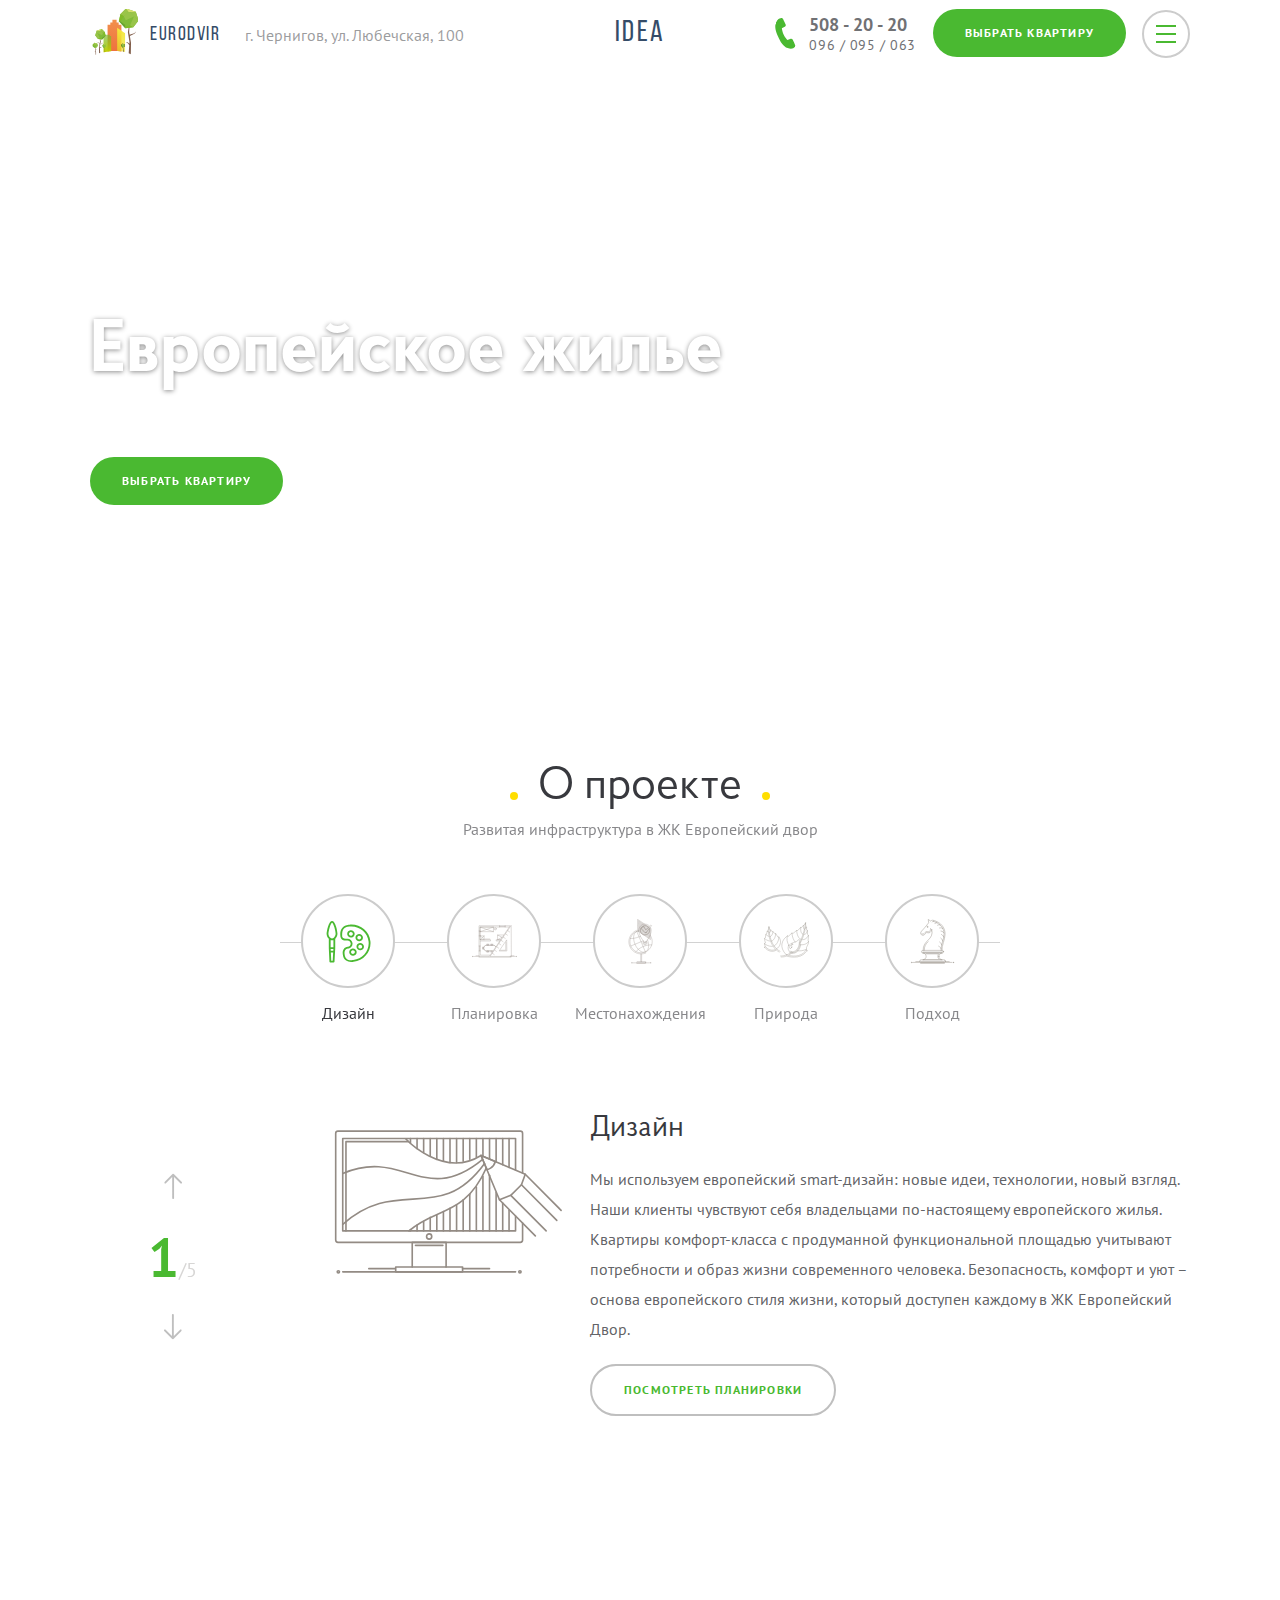
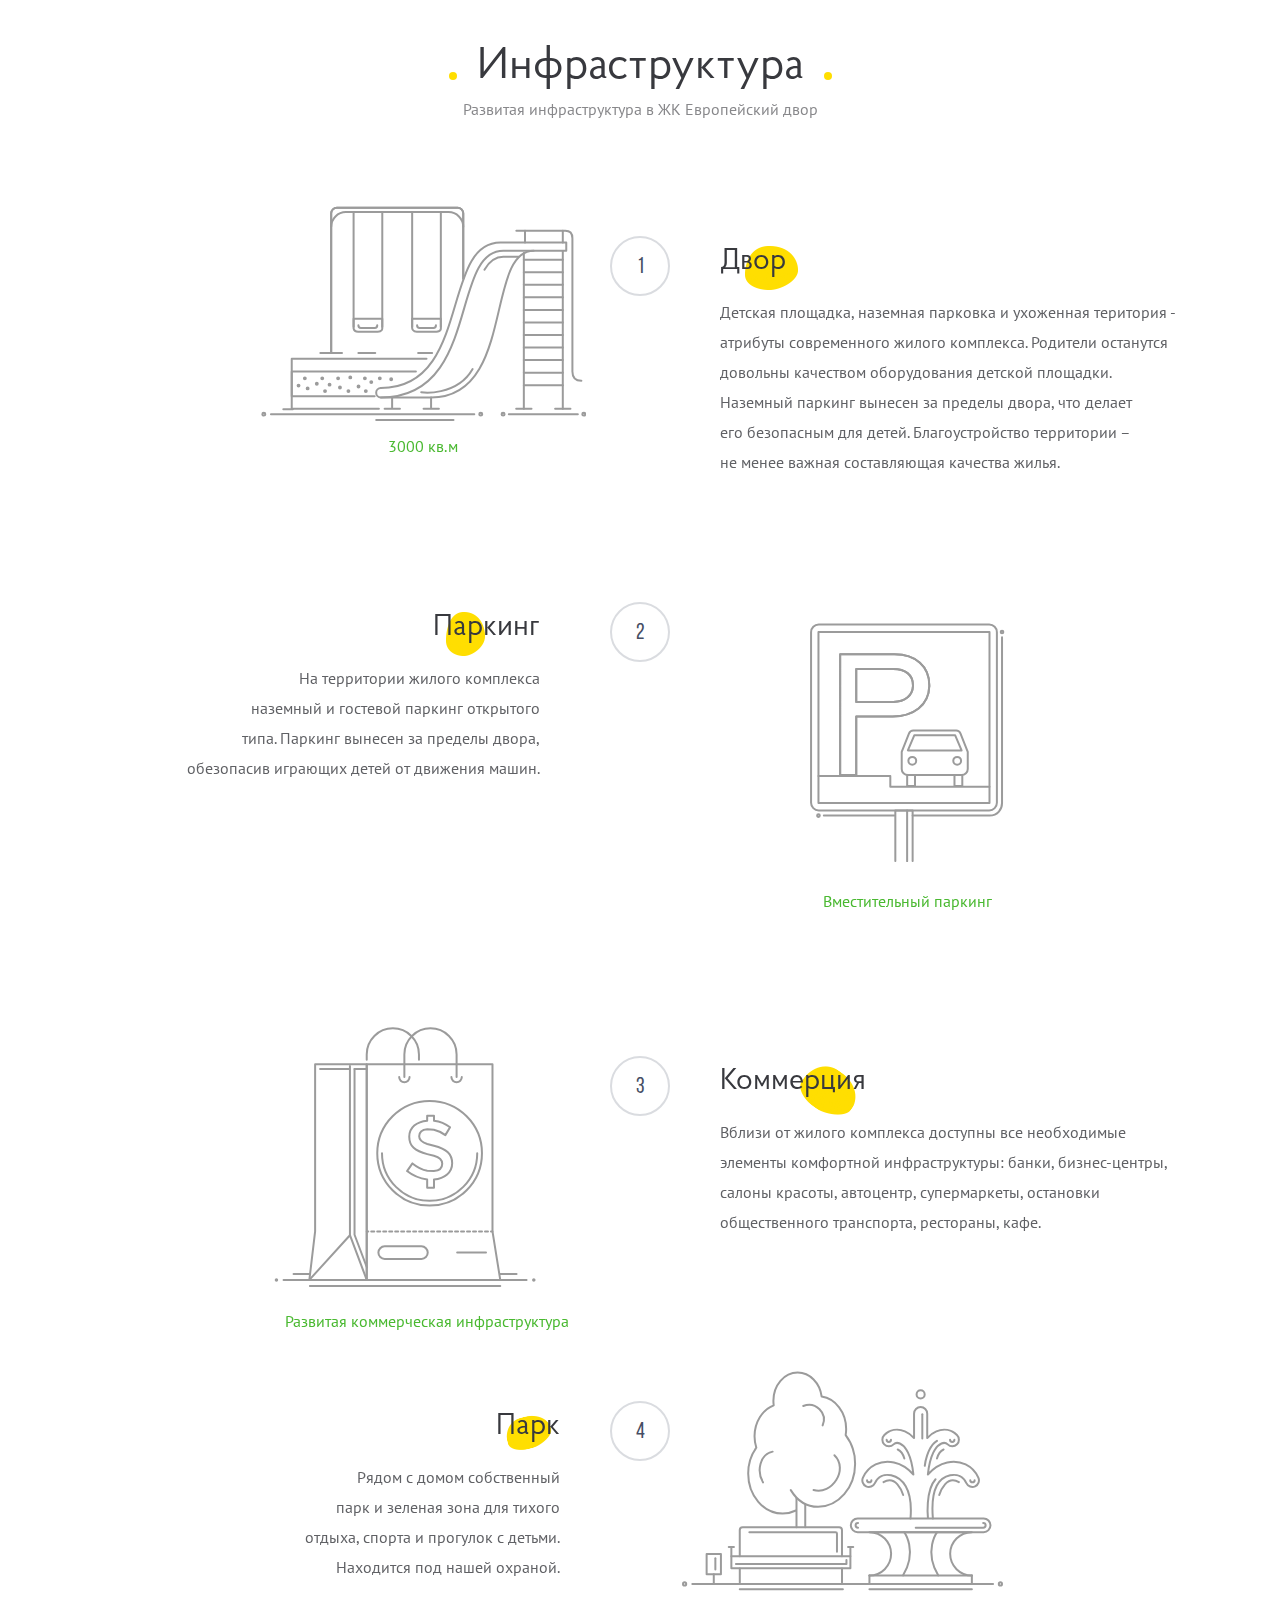
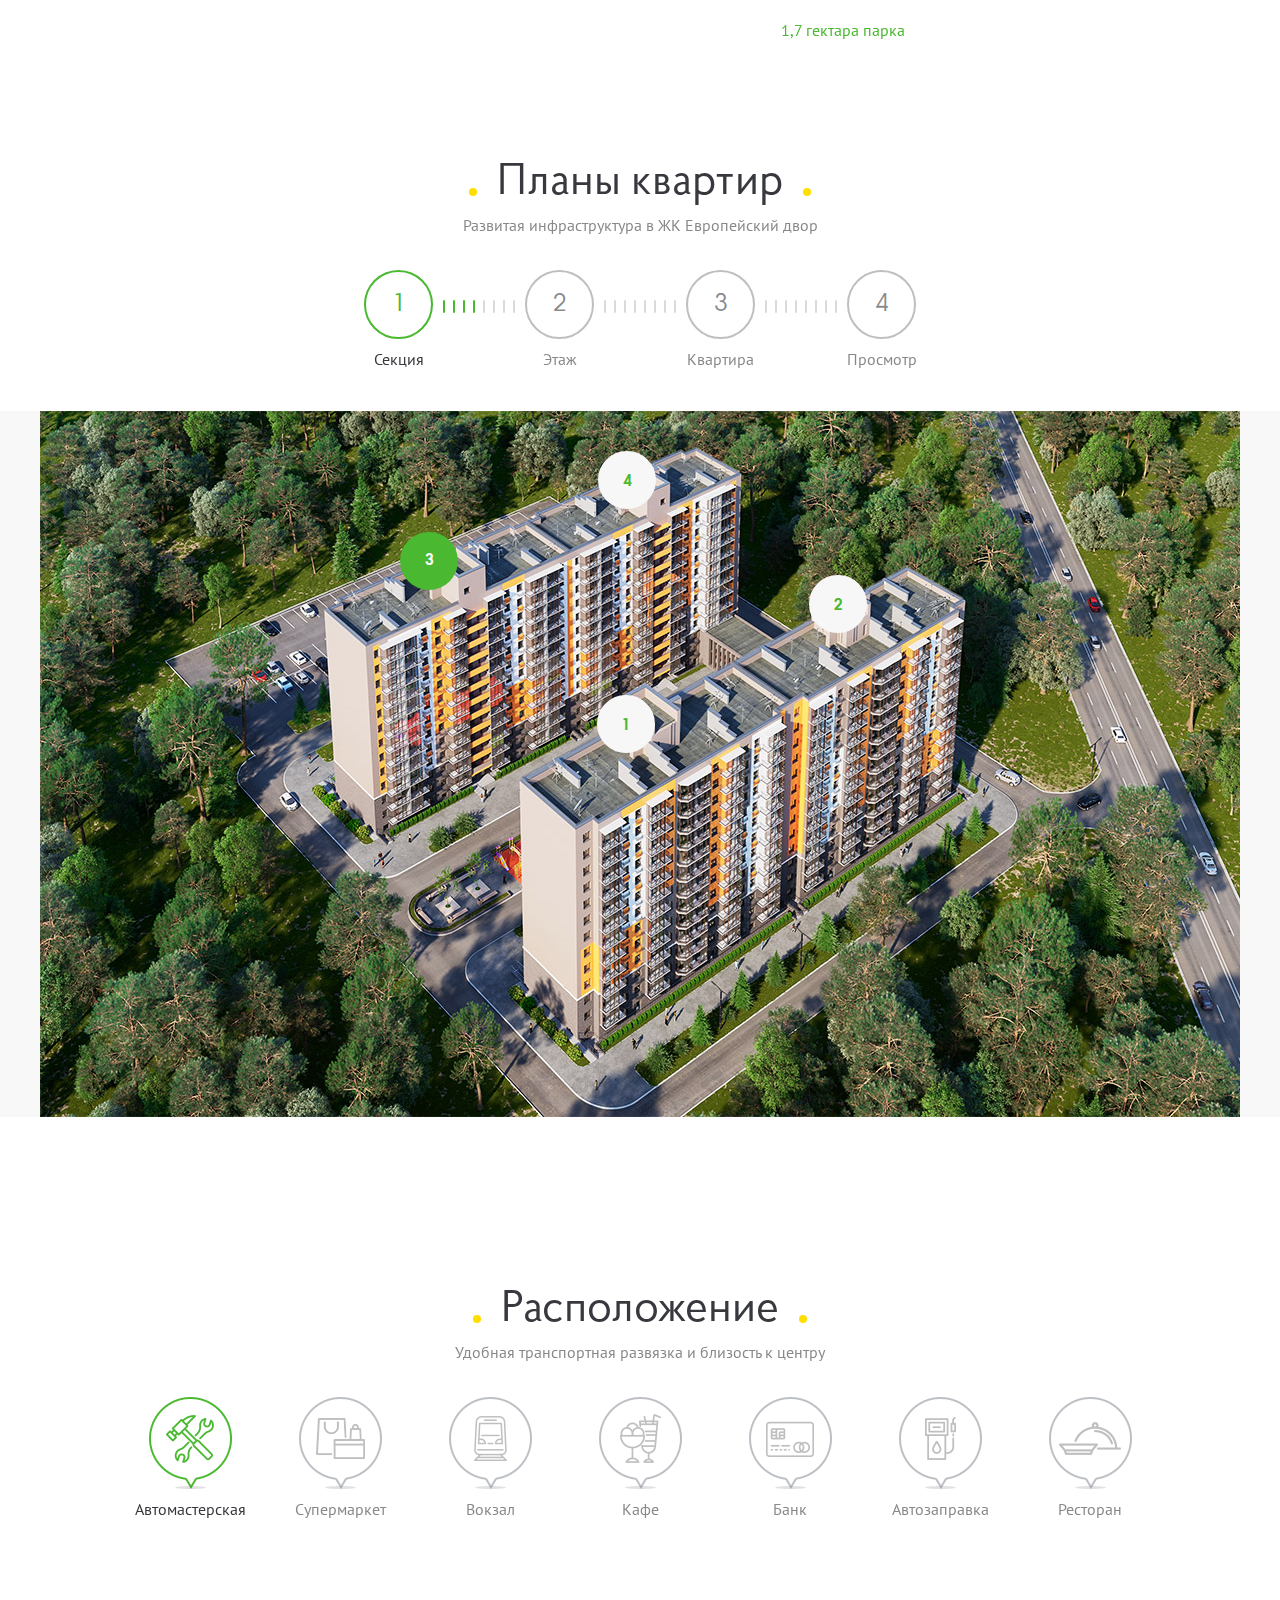
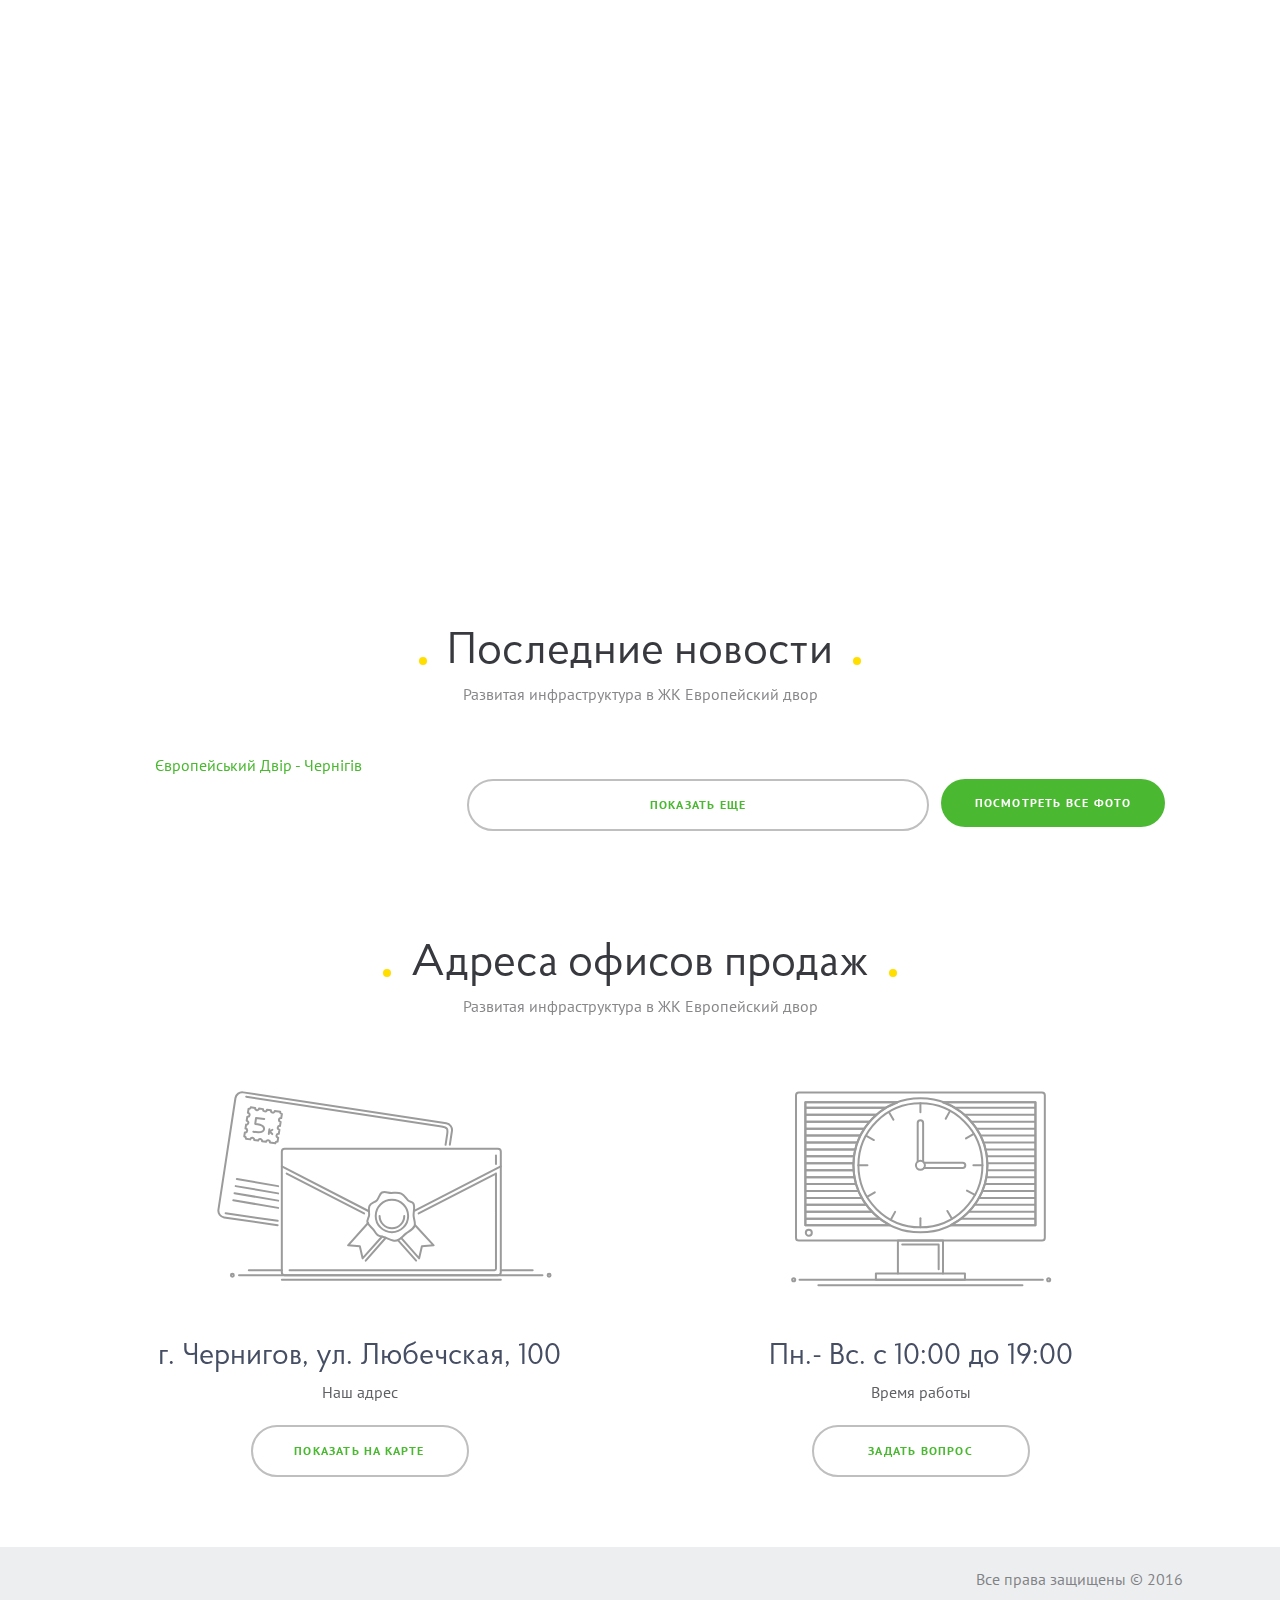
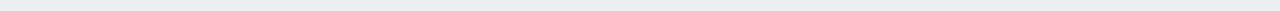
==== commit ded96bc1: "fix price" ====
--- a/index.html
+++ b/index.html
@@ -77,7 +77,7 @@
 			<div class="bts">
 				<a href="#" class="btn green choose_btn">выбрать квартиру</a>
 			</div>
-			<a class="tel"><strong><span>502</span> - 20 - 20 </strong>096 / 095 / 063</a>
+			<a class="tel"><strong><span>508</span> - 20 - 20 </strong>096 / 095 / 063</a>
 			<div class="clr"></div>
 		</div>
 	</header>
@@ -937,35 +937,23 @@
 							</div>
 							-->
 						</div>
-						<div class="plans plans_1 active">
+						<div class="plans plans_4 active">
 							<div class="plans_bg"></div>
 							<div class="plans_bts">
 								<a class="btn btn_1" data-flat-id="4"><span>1А</span></a>
-								<a class="btn btn_2 booked" data-flat-id="5">
-									<span>1Б</span>
-									<i>забронировано</i>
-								</a>
-								<a class="btn btn_3 sold" data-flat-id="6">
-									<span>2А</span>
-									<i>продано</i>
-								</a>
-								<a class="btn btn_4 sold" data-flat-id="11">
-									<span>2Б</span>
-									<i>продано</i>
-								</a>
+								<a class="btn btn_2" data-flat-id="5"><span>1Б</span></a>
+								<a class="btn btn_3" data-flat-id="6"><span>2А</span></a>
+								<a class="btn btn_4" data-flat-id="11"><span>2Б</span></a>
 								<a class="btn btn_5" data-flat-id="10"><span>1В</span></a>
 								<a class="btn btn_6" data-flat-id="9"><span>1Г</span></a>
 								<a class="btn btn_7" data-flat-id="8"><span>1Д</span></a>
 								<a class="btn btn_8" data-flat-id="7"><span>2В</span></a>
 								<a class="btn btn_9" data-flat-id="1"><span>2Г</span></a>
-								<a class="btn btn_10 booked" data-flat-id="2">
-									<span>1Е</span>
-									<i>забронировано</i>
-								</a>
+								<a class="btn btn_10" data-flat-id="2"><span>1Е</span></a>
 								<a class="btn btn_11" data-flat-id="3"><span>1Ж</span></a>
 							</div>
 						</div>
-						<div class="plans_txt"><span>от 7500 грн/м2, скоро повышение цены</span></div>
+						<div class="plans_txt">от <span>7 500</span> грн/м2, скоро повышение цены</div>
 					</div>
 					<div class="area area_flats" data-subarea="p" id="f-detail">
 						<a class="back back_to_plans" data-back-subarea="p">Назад к выбору квартиры</a>
@@ -1040,28 +1028,11 @@
 														</div>
 													</div>
 													<div class="bts">
-														<a class="btn" href="#">записатся на просмотр</a>
+														<a class="btn" href="#">записаться на просмотр</a>
 													</div>
 												</div>
 											</div>
-											<div class="plan_tab" id="plan_order">
-												<div class="flat_order">	
-													<form class="order_form">	
-														<div class="value">
-															<input type="text" name="name" placeholder="ваше имя" />
-														</div>
-														<div class="value">
-															<input type="tel" name="phone" placeholder="ваш телефон" />
-														</div>
-														<div class="value">
-															<input type="email" name="email" placeholder="ваш е-мейл" />
-														</div>
-														<div class="bts">
-															<a class="btn btn_plan_order" href="#">записатся на просмотр</a>
-														</div>
-													</form>
-												</div>
-											</div>
+											<div class="plan_tab" id="plan_order"></div>
 										</div>
 									</div>	
 								</div>
@@ -1138,28 +1109,11 @@
 														</div>
 													</div>
 													<div class="bts">
-														<a class="btn" href="#">записатся на просмотр</a>
+														<a class="btn" href="#">записаться на просмотр</a>
 													</div>
 												</div>
 											</div>
-											<div class="plan_tab" id="plan_order">
-												<div class="flat_order">	
-													<form class="order_form">
-														<div class="value">
-															<input type="text" name="name" placeholder="ваше имя" />
-														</div>
-														<div class="value">
-															<input type="tel" name="phone" placeholder="ваш телефон" />
-														</div>
-														<div class="value">
-															<input type="email" name="email" placeholder="ваш е-мейл" />
-														</div>
-														<div class="bts">
-															<a class="btn btn_plan_order" href="#">записатся на просмотр</a>
-														</div>
-													</form>
-												</div>
-											</div>
+											<div class="plan_tab" id="plan_order"></div>
 										</div>
 									</div>	
 								</div>
@@ -1236,28 +1190,11 @@
 														</div>
 													</div>
 													<div class="bts">
-														<a class="btn" href="#">записатся на просмотр</a>
+														<a class="btn" href="#">записаться на просмотр</a>
 													</div>
 												</div>
 											</div>
-											<div class="plan_tab" id="plan_order">
-												<div class="flat_order">	
-													<form class="order_form">
-														<div class="value">
-															<input type="text" name="name" placeholder="ваше имя" />
-														</div>
-														<div class="value">
-															<input type="tel" name="phone" placeholder="ваш телефон" />
-														</div>
-														<div class="value">
-															<input type="email" name="email" placeholder="ваш е-мейл" />
-														</div>
-														<div class="bts">
-															<a class="btn btn_plan_order" href="#">записатся на просмотр</a>
-														</div>
-													</form>
-												</div>
-											</div>
+											<div class="plan_tab" id="plan_order"></div>
 										</div>
 									</div>	
 								</div>
@@ -1325,28 +1262,11 @@
 														</div>
 													</div>
 													<div class="bts">
-														<a class="btn" href="#">записатся на просмотр</a>
+														<a class="btn" href="#">записаться на просмотр</a>
 													</div>
 												</div>
 											</div>
-											<div class="plan_tab" id="plan_order">
-												<div class="flat_order">	
-													<form class="order_form">
-														<div class="value">
-															<input type="text" name="name" placeholder="ваше имя" />
-														</div>
-														<div class="value">
-															<input type="tel" name="phone" placeholder="ваш телефон" />
-														</div>
-														<div class="value">
-															<input type="email" name="email" placeholder="ваш е-мейл" />
-														</div>
-														<div class="bts">
-															<a class="btn btn_plan_order" href="#">записатся на просмотр</a>
-														</div>
-													</form>
-												</div>
-											</div>
+											<div class="plan_tab" id="plan_order"></div>
 										</div>
 									</div>	
 								</div>
@@ -1414,28 +1334,11 @@
 														</div>
 													</div>
 													<div class="bts">
-														<a class="btn" href="#">записатся на просмотр</a>
+														<a class="btn" href="#">записаться на просмотр</a>
 													</div>
 												</div>
 											</div>
-											<div class="plan_tab" id="plan_order">
-												<div class="flat_order">	
-													<form class="order_form">
-														<div class="value">
-															<input type="text" name="name" placeholder="ваше имя" />
-														</div>
-														<div class="value">
-															<input type="tel" name="phone" placeholder="ваш телефон" />
-														</div>
-														<div class="value">
-															<input type="email" name="email" placeholder="ваш е-мейл" />
-														</div>
-														<div class="bts">
-															<a class="btn btn_plan_order" href="#">записатся на просмотр</a>
-														</div>
-													</form>
-												</div>
-											</div>
+											<div class="plan_tab" id="plan_order"></div>
 										</div>
 									</div>	
 								</div>
@@ -1512,28 +1415,11 @@
 														</div>
 													</div>
 													<div class="bts">
-														<a class="btn" href="#">записатся на просмотр</a>
+														<a class="btn" href="#">записаться на просмотр</a>
 													</div>
 												</div>
 											</div>
-											<div class="plan_tab" id="plan_order">
-												<div class="flat_order">	
-													<form class="order_form">
-														<div class="value">
-															<input type="text" name="name" placeholder="ваше имя" />
-														</div>
-														<div class="value">
-															<input type="tel" name="phone" placeholder="ваш телефон" />
-														</div>
-														<div class="value">
-															<input type="email" name="email" placeholder="ваш е-мейл" />
-														</div>
-														<div class="bts">
-															<a class="btn btn_plan_order" href="#">записатся на просмотр</a>
-														</div>
-													</form>
-												</div>
-											</div>
+											<div class="plan_tab" id="plan_order"></div>
 										</div>
 									</div>	
 								</div>
@@ -1610,28 +1496,11 @@
 														</div>
 													</div>
 													<div class="bts">
-														<a class="btn" href="#">записатся на просмотр</a>
+														<a class="btn" href="#">записаться на просмотр</a>
 													</div>
 												</div>
 											</div>
-											<div class="plan_tab" id="plan_order">
-												<div class="flat_order">	
-													<form class="order_form">
-														<div class="value">
-															<input type="text" name="name" placeholder="ваше имя" />
-														</div>
-														<div class="value">
-															<input type="tel" name="phone" placeholder="ваш телефон" />
-														</div>
-														<div class="value">
-															<input type="email" name="email" placeholder="ваш е-мейл" />
-														</div>
-														<div class="bts">
-															<a class="btn btn_plan_order" href="#">записатся на просмотр</a>
-														</div>
-													</form>
-												</div>
-											</div>
+											<div class="plan_tab" id="plan_order"></div>
 										</div>
 									</div>	
 								</div>
@@ -1699,28 +1568,11 @@
 														</div>
 													</div>
 													<div class="bts">
-														<a class="btn" href="#">записатся на просмотр</a>
+														<a class="btn" href="#">записаться на просмотр</a>
 													</div>
 												</div>
 											</div>
-											<div class="plan_tab" id="plan_order">
-												<div class="flat_order">	
-													<form class="order_form">
-														<div class="value">
-															<input type="text" name="name" placeholder="ваше имя" />
-														</div>
-														<div class="value">
-															<input type="tel" name="phone" placeholder="ваш телефон" />
-														</div>
-														<div class="value">
-															<input type="email" name="email" placeholder="ваш е-мейл" />
-														</div>
-														<div class="bts">
-															<a class="btn btn_plan_order" href="#">записатся на просмотр</a>
-														</div>
-													</form>
-												</div>
-											</div>
+											<div class="plan_tab" id="plan_order"></div>
 										</div>
 									</div>	
 								</div>
@@ -1788,28 +1640,11 @@
 														</div>
 													</div>
 													<div class="bts">
-														<a class="btn" href="#">записатся на просмотр</a>
+														<a class="btn" href="#">записаться на просмотр</a>
 													</div>
 												</div>
 											</div>
-											<div class="plan_tab" id="plan_order">
-												<div class="flat_order">	
-													<form class="order_form">
-														<div class="value">
-															<input type="text" name="name" placeholder="ваше имя" />
-														</div>
-														<div class="value">
-															<input type="tel" name="phone" placeholder="ваш телефон" />
-														</div>
-														<div class="value">
-															<input type="email" name="email" placeholder="ваш е-мейл" />
-														</div>
-														<div class="bts">
-															<a class="btn btn_plan_order" href="#">записатся на просмотр</a>
-														</div>
-													</form>
-												</div>
-											</div>
+											<div class="plan_tab" id="plan_order"></div>
 										</div>
 									</div>	
 								</div>
@@ -1877,28 +1712,11 @@
 														</div>
 													</div>
 													<div class="bts">
-														<a class="btn" href="#">записатся на просмотр</a>
+														<a class="btn" href="#">записаться на просмотр</a>
 													</div>
 												</div>
 											</div>
-											<div class="plan_tab" id="plan_order">
-												<div class="flat_order">	
-													<form class="order_form">
-														<div class="value">
-															<input type="text" name="name" placeholder="ваше имя" />
-														</div>
-														<div class="value">
-															<input type="tel" name="phone" placeholder="ваш телефон" />
-														</div>
-														<div class="value">
-															<input type="email" name="email" placeholder="ваш е-мейл" />
-														</div>
-														<div class="bts">
-															<a class="btn btn_plan_order" href="#">записатся на просмотр</a>
-														</div>
-													</form>
-												</div>
-											</div>
+											<div class="plan_tab" id="plan_order"></div>
 										</div>
 									</div>	
 								</div>
@@ -1966,31 +1784,30 @@
 														</div>
 													</div>
 													<div class="bts">
-														<a class="btn" href="#">записатся на просмотр</a>
+														<a class="btn" href="#">записаться на просмотр</a>
 													</div>
 												</div>
 											</div>
-											<div class="plan_tab" id="plan_order">
-												<div class="flat_order">	
-													<form class="order_form">
-														<div class="value">
-															<input type="text" name="name" placeholder="ваше имя" />
-														</div>
-														<div class="value">
-															<input type="tel" name="phone" placeholder="ваш телефон" />
-														</div>
-														<div class="value">
-															<input type="email" name="email" placeholder="ваш е-мейл" />
-														</div>
-														<div class="bts">
-															<a class="btn btn_plan_order" href="#">записатся на просмотр</a>
-														</div>
-													</form>
-												</div>
-											</div>
+											<div class="plan_tab" id="plan_order"></div>
 										</div>
 									</div>	
 								</div>
+							</div>
+							<div class="flat_order">	
+								<form id="order_form">	
+									<div class="value">
+										<input type="text" name="name" placeholder="ваше имя" />
+									</div>
+									<div class="value">
+										<input type="tel" name="phone" placeholder="ваш телефон" />
+									</div>
+									<div class="value">
+										<input type="email" name="email" placeholder="ваш е-мейл" />
+									</div>
+									<div class="bts">
+										<a class="btn btn_plan_order" href="#">записаться на просмотр</a>
+									</div>
+								</form>
 							</div>
 						</div>
 					</div>
@@ -2411,6 +2228,7 @@
 		<div class="overlay" id="overlay_menu"></div>
 		<div class="popup popup_menu" id="popup_menu">
 			<div class="popup_in">
+				<a href="http://ideaidea.com.ua/" class="logo">idea</a>
 				<ul>
 					<li><a href="#s-about">О проекте</a></li>
 					<li><a href="#s-infra">Инфраструктура</a></li>
@@ -2449,33 +2267,40 @@
 		<div class="overlay" id="overlay_ask"></div>
 		<div class="popup popup_ask" id="popup_ask">
 			<div class="popup_in">
-				<div class="h_icon"></div>
-				<div class="h_title">Задать вопрос</div>
-				<div class="h_subtitle">Наш менеджер ответит в течении 10 минут</div>
-				<form id="ask_form">
-					<div class="c_form">
-						<div class="col_2">	
-							<div class="value small">
-								<input type="text" name="name" placeholder="Имя" />
+				<div class="pbox_ask">	
+					<div class="h_icon"></div>
+					<div class="h_title">Задать вопрос</div>
+					<div class="h_subtitle">Наш менеджер ответит в течении 10 минут</div>
+					<form id="ask_form">
+						<div class="c_form">
+							<div class="col_2">	
+								<div class="value small">
+									<input type="text" name="name" placeholder="Имя" />
+								</div>
+								<div class="value small">
+									<input type="text" name="email" placeholder="Е-мейл" />
+								</div>
+								<div class="value small">
+									<input type="text" name="phone" placeholder="Телефон" />
+								</div>
 							</div>
-							<div class="value small">
-								<input type="text" name="email" placeholder="Е-мейл" />
-							</div>
-							<div class="value small">
-								<input type="text" name="phone" placeholder="Телефон" />
+							<div class="value">
+								<textarea name="text" placeholder="Ваш вопрос..."></textarea>
 							</div>
 						</div>
-						<div class="value">
-							<textarea name="text" placeholder="Ваш вопрос..."></textarea>
+						<div class="bts">
+							<a href="#" class="btn green" onclick="$('#ask_form').submit(); return false;">отправить вопрос</a>
+							<div class="politic">	
+								<a href="#">Ваши данные не будут переданы третьим лицам</a>
+							</div>
 						</div>
-					</div>
-					<div class="bts">
-						<a href="#" class="btn green" onclick="$('#ask_form').submit(); return false;">отправить вопрос</a>
-						<div class="politic">	
-							<a href="#">Ваши данные не будут переданы третьим лицам</a>
-						</div>
-					</div>
-				</form>
+					</form>
+				</div>
+				<div class="pbox_thank">
+					<div class="h_icon"></div>
+					<div class="h_title">Спапибо за заявку!</div>
+					<div class="h_subtitle">Наш менеджер ответит Вам в течении 10 минут</div>
+				</div>
 			</div>
 			<a class="close"></a>
 		</div>
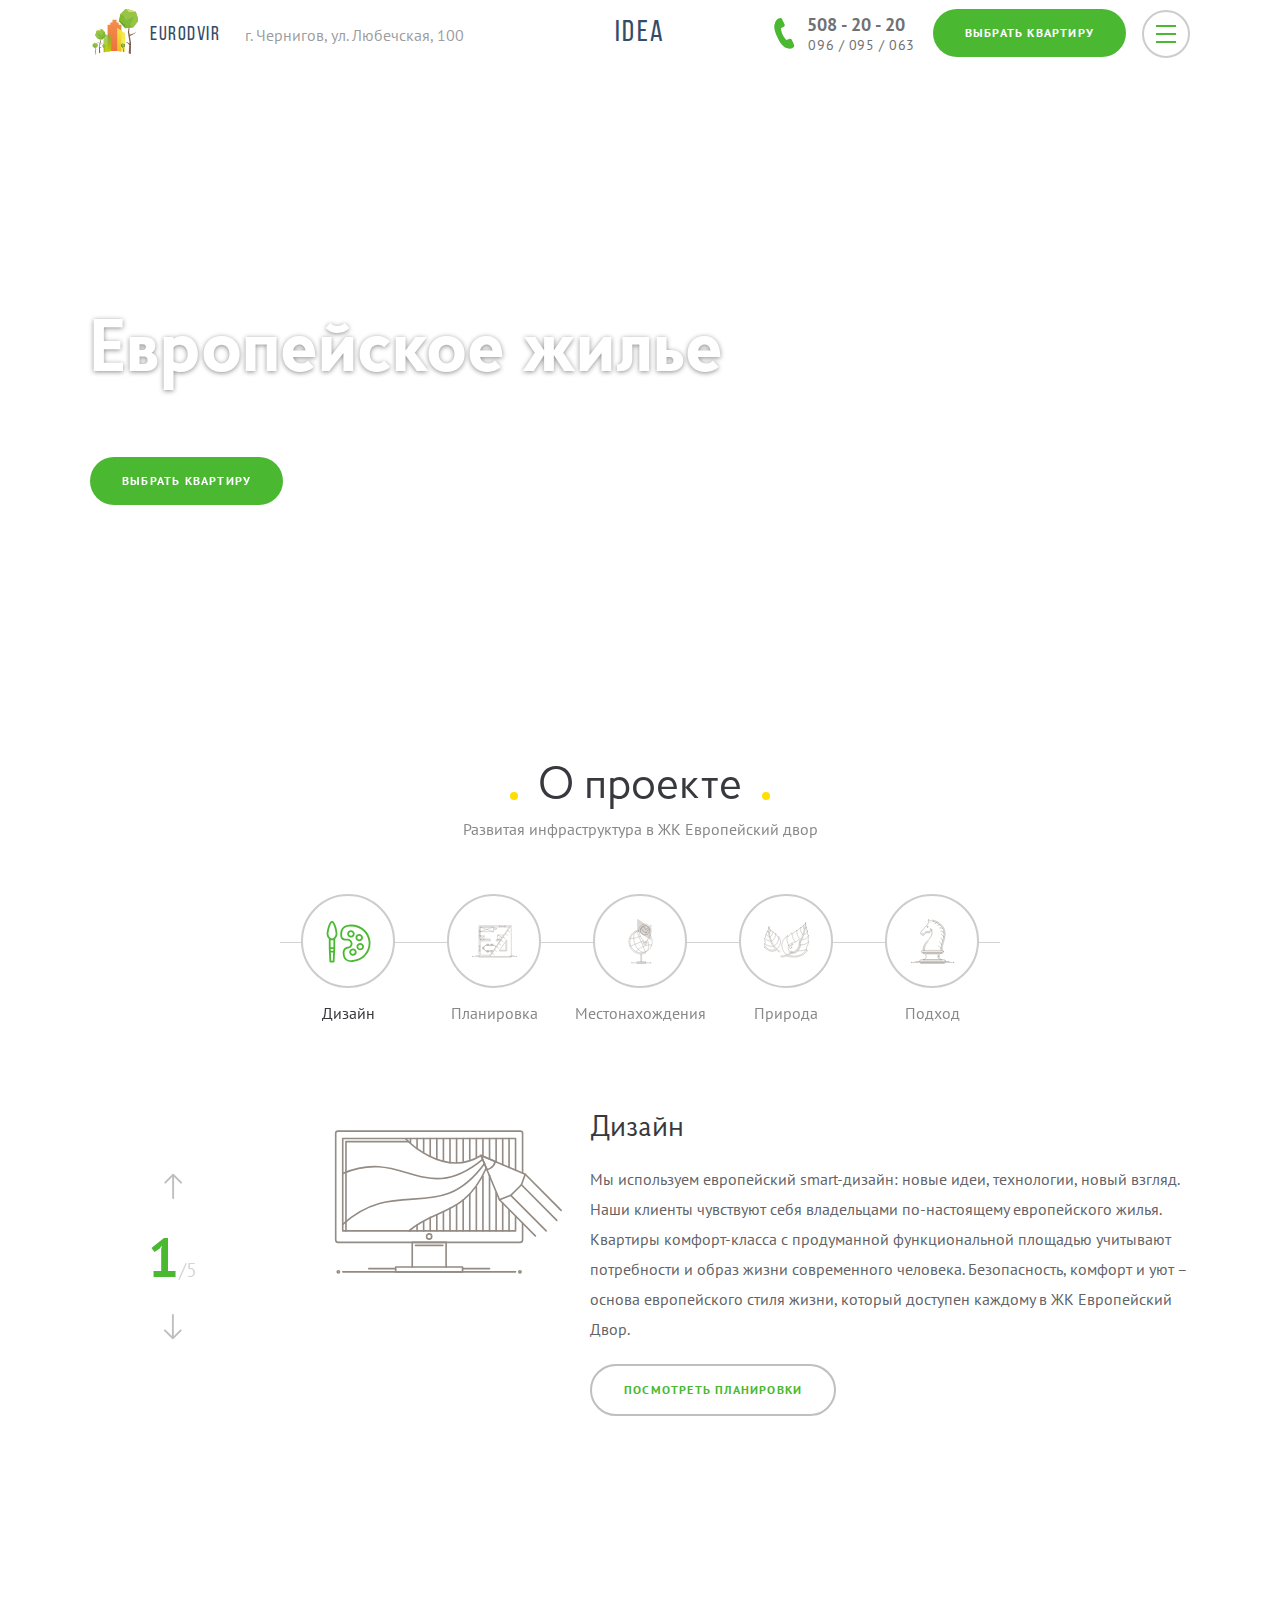
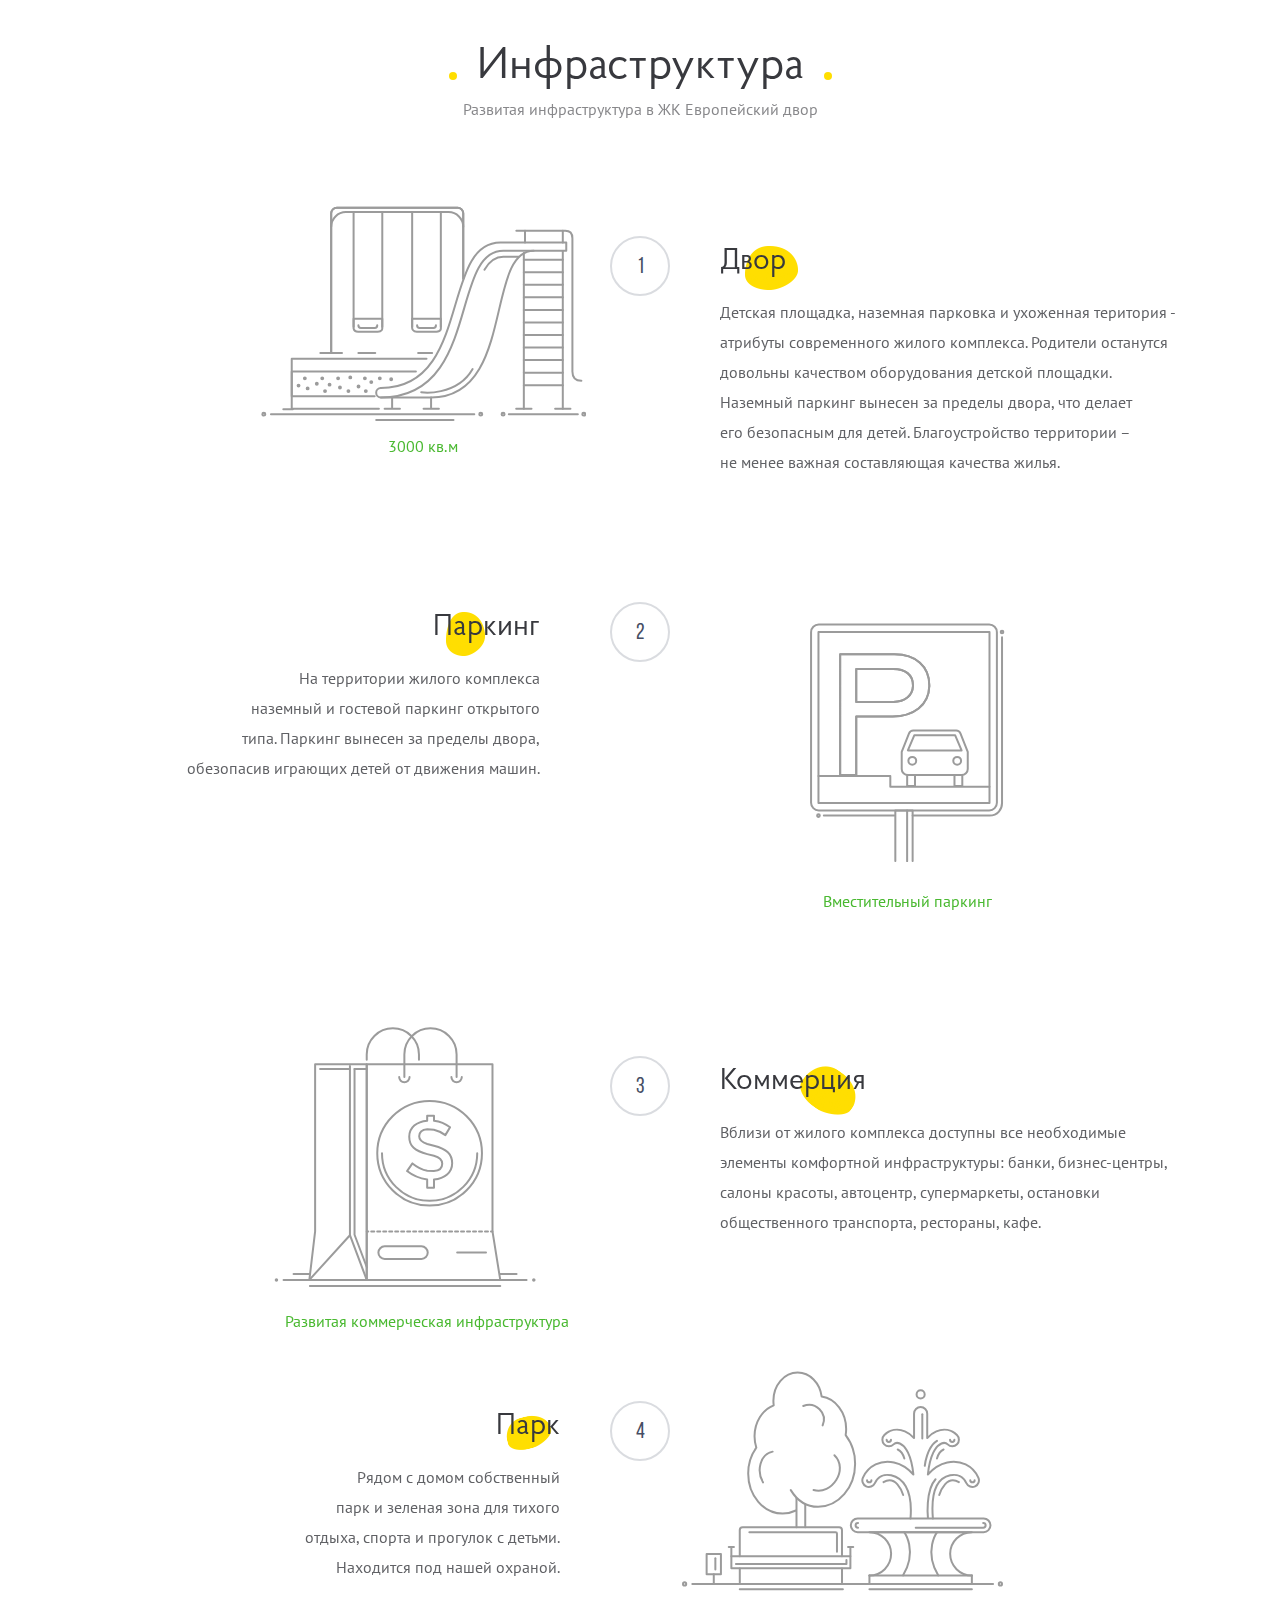
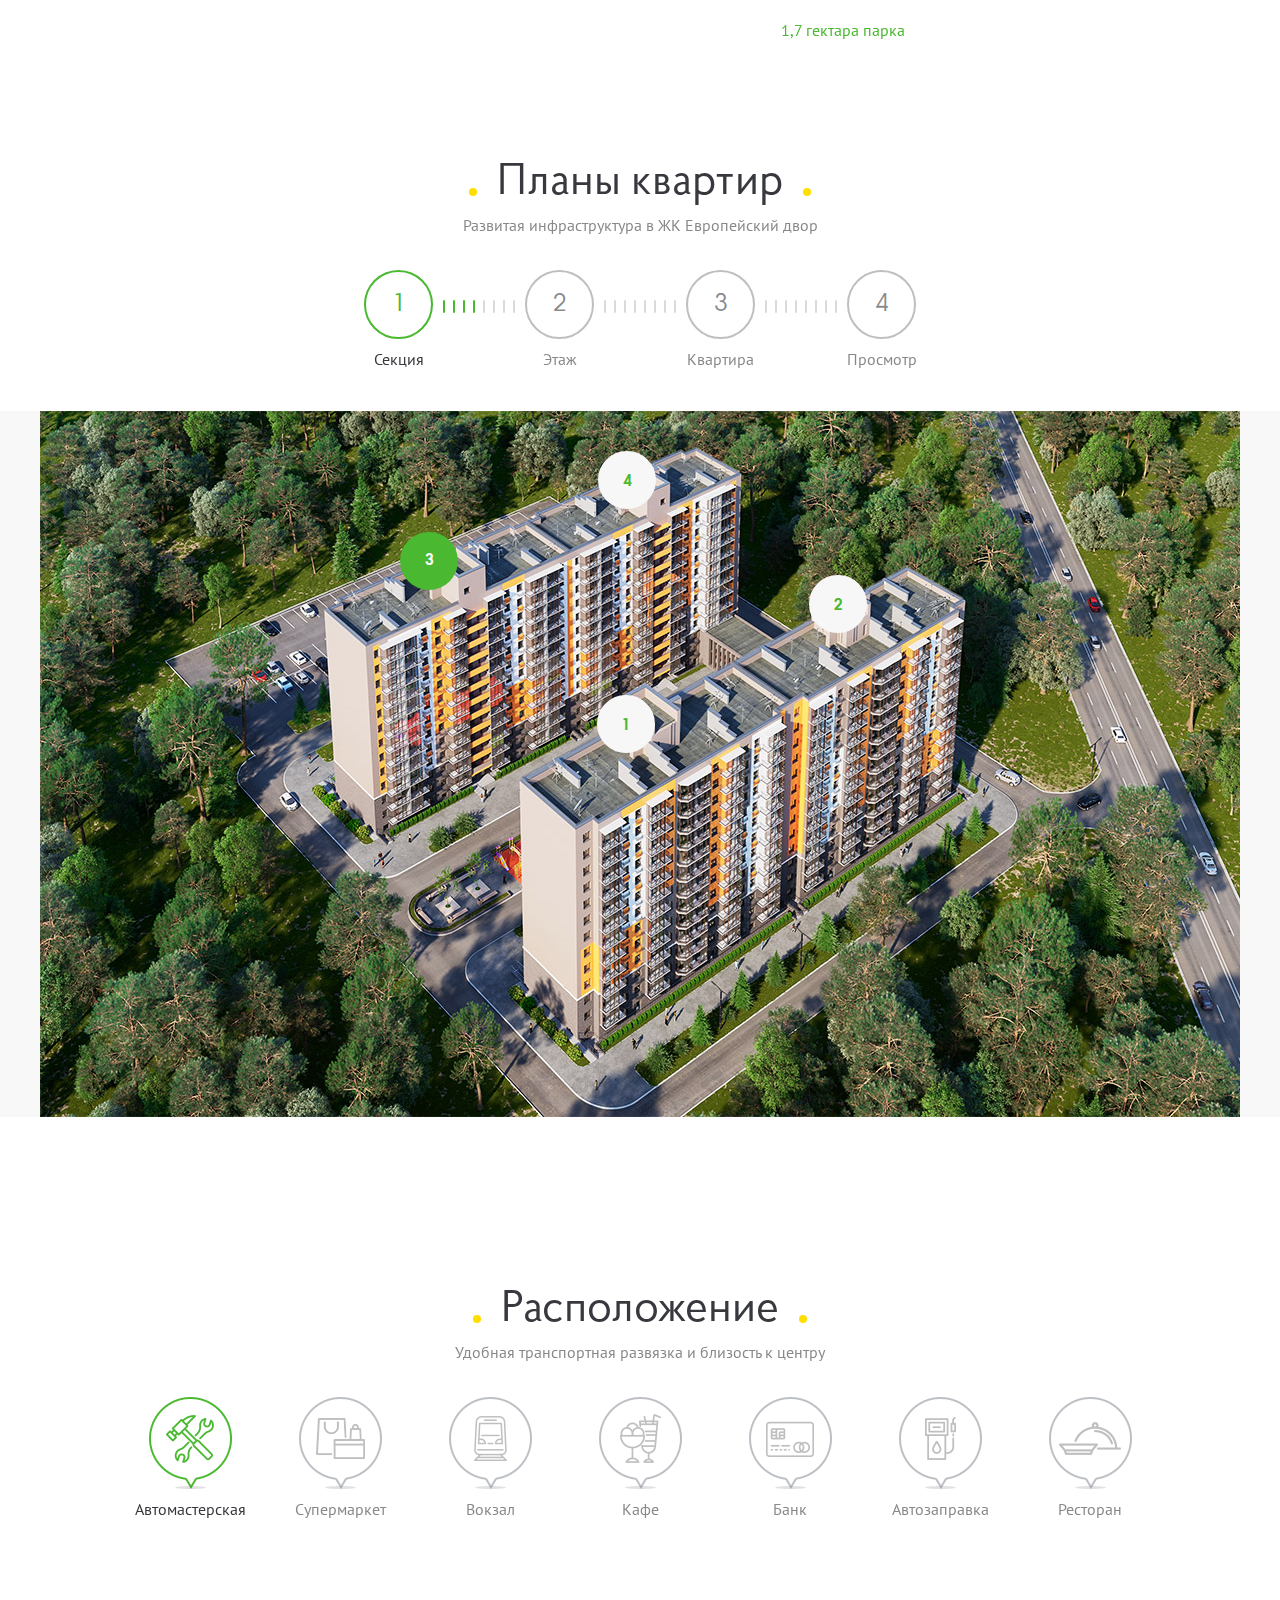
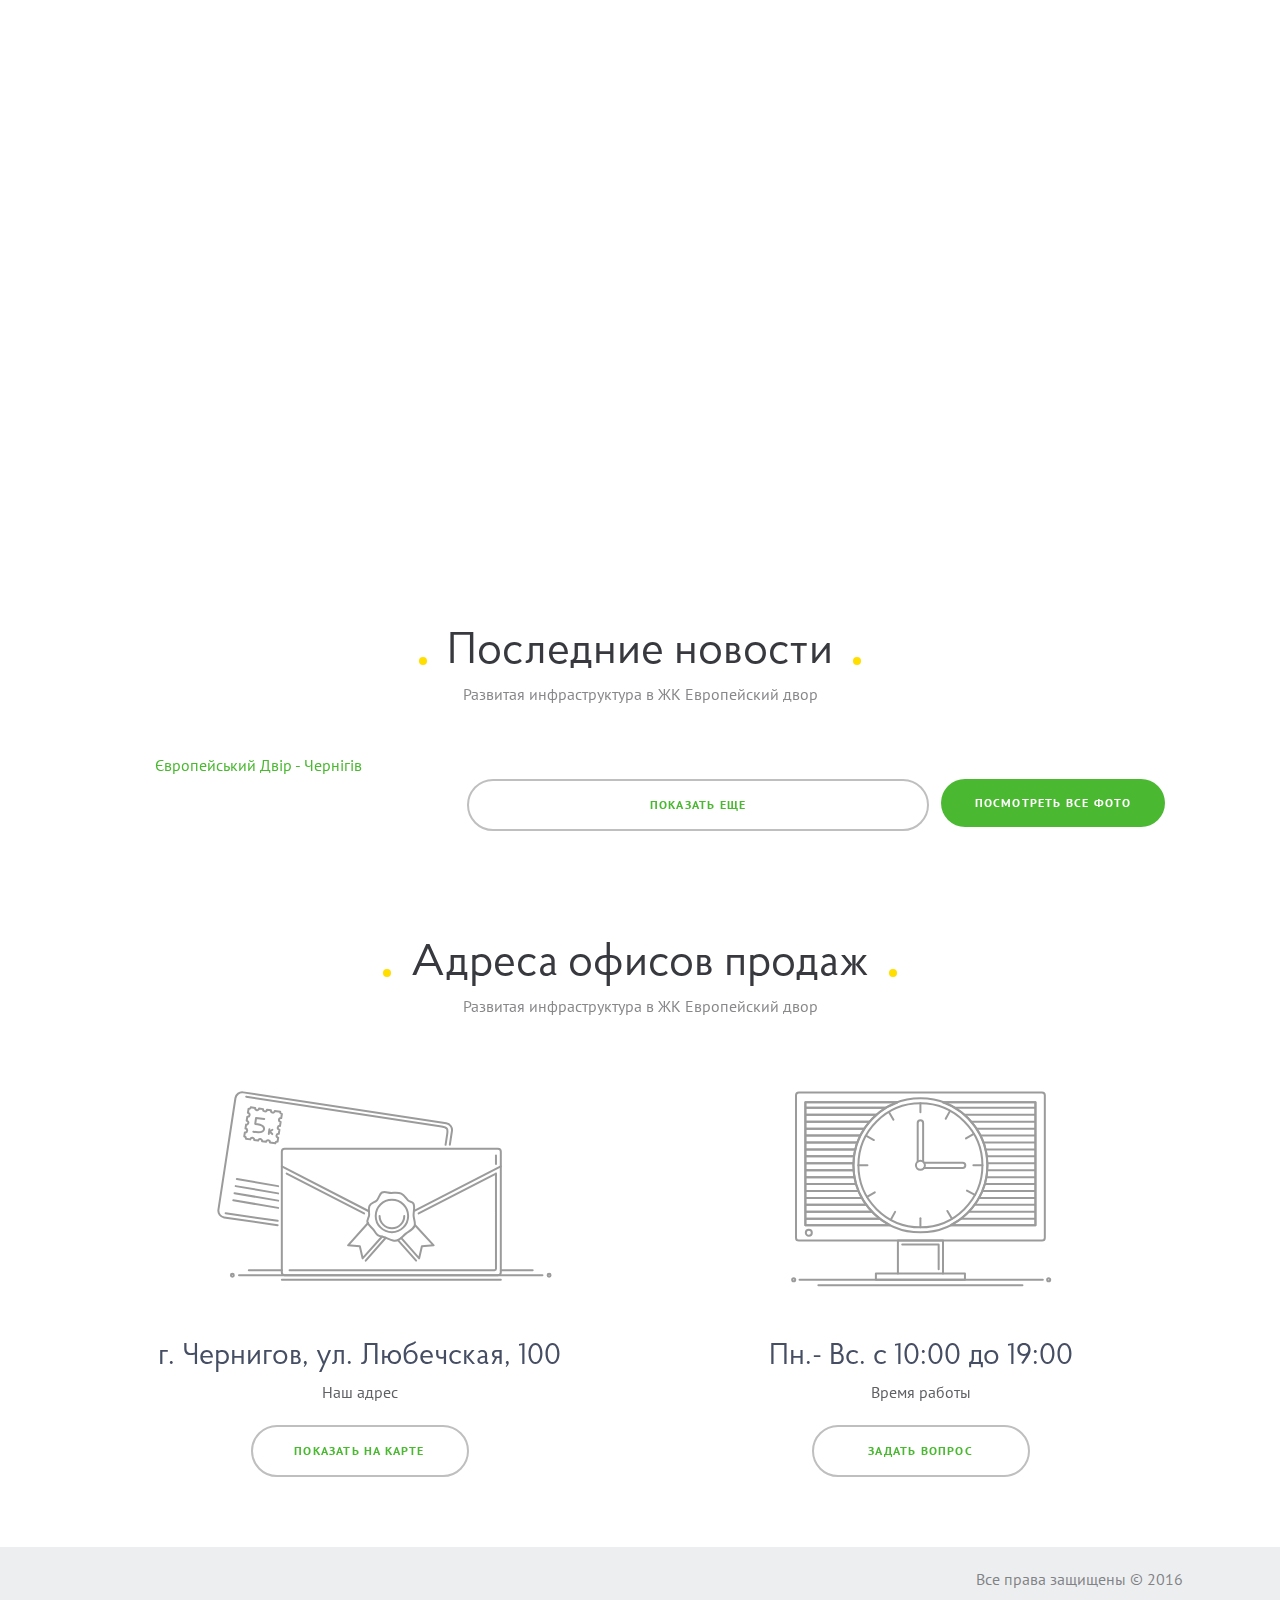
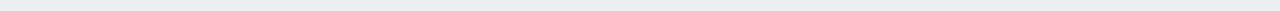
==== commit 43a41bf4: "15.08" ====
--- a/index.html
+++ b/index.html
@@ -2211,8 +2211,7 @@
 			<footer class="footer">
 				<div class="wrap">
 					<div class="lt">
-						<!--<p><a href="#">Eurodvir.cn.ua</a></p>-->
-						<div class="fb-like" data-href="http://eurodvir.cn.ua/" data-layout="button_count" data-action="like" data-show-faces="false" data-share="false"></div>
+						<div class="fb-like" data-href="https://www.facebook.com/eurodvir.cn.ua/" data-layout="button_count" data-action="like" data-size="small" data-show-faces="false" data-share="false"></div>
 					</div>
 					<div class="rt">
 						<p>Все права защищены © 2016</p>
@@ -2238,10 +2237,7 @@
 					<li><a href="#s-offices">Контакты</a></li>
 				</ul>
 				<div class="bts">
-					<a href="#" class="btn green btn_ask">поддержка 24/7</a>
-					<div class="politic">	
-						<a href="#">Ваши данные не будут переданы третьим лицам</a>
-					</div>
+					<a href="#" class="btn green btn_ask">задать вопрос</a>
 				</div>
 			</div>
 			<a class="close"></a>
@@ -2256,9 +2252,6 @@
 				<div class="map" id="mapCanvas"></div>
 				<div class="bts">
 					<a href="#" class="btn green btn_ask">поддержка 24/7</a>
-					<div class="politic">					
-						<a href="#">Ваши данные не будут переданы третьим лицам</a>
-					</div>
 				</div>
 			</div>
 			<a class="close"></a>
--- a/css/style.css
+++ b/css/style.css
@@ -1 +1 @@
-::-webkit-input-placeholder{color:#38393e}:-moz-placeholder{color:#38393e}::-moz-placeholder{color:#38393e}:-ms-input-placeholder{color:#38393e}@font-face{font-family:'Proba Pro';src:url('../fonts/Proba Pro Regular.eot');src:local('☺'),url('../fonts/Proba Pro Regular.woff') format('woff'),url('../fonts/Proba Pro Regular.ttf') format('truetype'),url('../fonts/Proba Pro Regular.svg') format('svg');font-weight:400;font-style:normal}@font-face{font-family:'Proba Pro';src:url('../fonts/Proba Pro Bold.eot');src:local('☺'),url('../fonts/Proba Pro Bold.woff') format('woff'),url('../fonts/Proba Pro Bold.ttf') format('truetype'),url('../fonts/Proba Pro Bold.svg') format('svg');font-weight:700;font-style:normal}@font-face{font-family:BebasNeue;src:url(../fonts/bebas_neue_regular.eot);src:local('☺'),url(../fonts/bebas_neue_regular.woff) format('woff'),url(../fonts/bebas_neue_regular.ttf) format('truetype'),url(../fonts/bebas_neue_regular.svg) format('svg');font-weight:400;font-style:normal}@font-face{font-family:BebasNeueBold;src:url(../fonts/BebasNeueBold.eot);src:local('☺'),url(../fonts/BebasNeueBold.woff) format('woff'),url(../fonts/BebasNeueBold.ttf) format('truetype'),url(../fonts/BebasNeueBold.svg) format('svg');font-weight:400;font-style:normal}*,::after,::before{box-sizing:border-box;-webkit-box-sizing:border-box;outline:0}body{margin:0;padding:0;background:#fff;font-size:16px;color:rgba(56,57,62,.6);font-family:'PT Sans',sans-serif;font-weight:400}body.p_open{overflow:hidden}a{color:#4ab931;text-decoration:none;cursor:pointer}a:active,a:link,a:visited{color:#4ab931}a:hover{color:#4ab931;text-decoration:none}a img{border:none}.clr{clear:both}button,input,textarea{font-family:'PT Sans',sans-serif;-webkit-appearance:none;-moz-appearance:none;appearance:none}ul{margin:0;padding:0;list-style:none}.wrap{width:1100px;margin:0 auto;position:relative}.bts{text-align:center}.bts .btn{position:relative;height:52px;display:inline-block;line-height:48px;background:0 0;border:2px solid #bfbfbf;color:#4ab931;letter-spacing:.1em;font-size:12px;text-transform:uppercase;font-weight:700;padding:0 32px;cursor:pointer;text-decoration:none;border-radius:48px;-moz-border-radius:48px;-webkit-border-radius:48px;-khtml-border-radius:48px;transition:all .5s ease 0s;-moz-transition:all .5s ease 0s;-webkit-transition:all .5s ease 0s;-o-transition:all .5s ease 0s}.bts .btn:hover{color:#3c9b26;border-color:#3c9b26}.bts .btn.green{height:48px;line-height:48px;background:#4ab931;border:none;color:#fff;font-size:12px;text-transform:uppercase;font-weight:700;border-radius:48px;-moz-border-radius:48px;-webkit-border-radius:48px;-khtml-border-radius:48px}.bts .btn.green:hover{color:#fff;background:#3c9b26}.bts .btn.btn_white{background:#fff}.bts .btn.btn_white:hover{background:#d5d4d3}.mob{display:none}.map_alert{color:#424e66}.fline-y{content:'';position:absolute;top:0;left:50%;width:2px;height:0;background:#ffdd2e;margin:0 0 0 -1px;transition:all 0s ease 0s;-moz-transition:all 0s ease 0s;-webkit-transition:all 0s ease 0s;-o-transition:all 0s ease 0s;z-index:2}.fline-g{content:'';position:absolute;top:0;left:50%;width:2px;height:0;background:#dadce0;margin:0 0 0 -1px;z-index:2;opacity:0}.fline-g.active{opacity:1}.f-group{background:#fff;position:relative;z-index:3;overflow:hidden}header{height:70px;position:fixed;background:#fff;top:0;left:0;width:100%;z-index:98;transition:1s ease 0s;-moz-transition:1s ease 0s;-webkit-transition:1s ease 0s;-o-transition:1s ease 0s}header .choose-btn{float:left;margin-top:25px;position:relative;z-index:2}header .choose-btn a{color:#354c68;font-size:20px;letter-spacing:.075em;text-transform:uppercase;font-family:BebasNeue;float:left;margin-right:25px;transition:.5s ease 0s;-moz-transition:.5s ease 0s;-webkit-transition:.5s ease 0s;-o-transition:.5s ease 0s;position:relative;padding-left:60px}header .choose-btn a::before{content:'';position:absolute;top:50%;left:0;width:48px;height:48px;margin:-26px 0 0;background:url(../images/svg/logo_notext.svg) center center no-repeat;background-size:180% auto}header .choose-btn .adr{color:rgba(56,57,62,.5);transition:.5s ease 0s;-moz-transition:.5s ease 0s;-webkit-transition:.5s ease 0s;-o-transition:.5s ease 0s}header .logo-center{position:absolute;left:0;top:18px;width:100%;text-align:center;color:#354c68;font-size:30px;letter-spacing:.075em;text-transform:uppercase;font-family:BebasNeue;transition:.5s ease 0s;-moz-transition:.5s ease 0s;-webkit-transition:.5s ease 0s;-o-transition:.5s ease 0s}header .logo-center span{position:relative;font-size:20px;top:-6px;left:3px}header .tel{color:#707174;transition:.5s ease 0s;-moz-transition:.5s ease 0s;-webkit-transition:.5s ease 0s;-o-transition:.5s ease 0s;float:right;margin-top:13px;margin-right:17px;cursor:pointer;font-size:14px;position:relative;z-index:2;padding-left:34px;letter-spacing:.04em}header .tel strong{display:block;font-weight:700;font-size:18px;letter-spacing:0}header .tel::before{content:'';position:absolute;top:50%;left:0;width:22px;height:33px;margin:-16.5px 0 0;background:url(../images/svg/phone.svg) no-repeat;background-size:100% 100%;transform:scale(1.2) rotate(20deg);-webkit-transform:scale(1.2) rotate(20deg);-moz-transform:scale(1.2) rotate(20deg);-o-transform:scale(1.2) rotate(20deg)}header .bts{float:right;margin-top:9px;margin-right:16px}header .menu-btn{position:relative;float:right;margin-top:10px;width:48px;height:48px;border-radius:47px;-moz-border-radius:47px;-webkit-border-radius:47px;-khtml-border-radius:47px;z-index:999;cursor:pointer;border:2px solid #ccc;transition:all .5s ease 0s;-moz-transition:all .5s ease 0s;-webkit-transition:all .5s ease 0s;-o-transition:all .5s ease 0s;text-align:center;padding:13px 12px 0}header .menu-btn span{display:block;height:2px;margin-bottom:6px;background:#4ab931;transition:all .2s linear;-moz-transition:all .2s linear;-webkit-transition:all .2s linear;-o-transition:all .2s linear;position:relative;width:100%}header .menu-btn:hover{border-color:#3c9b26}header .menu-btn:hover span{background:#3c9b26}header.filled{box-shadow:0 3px 38px rgba(132,143,172,.2);-moz-box-shadow:0 3px 38px rgba(132,143,172,.2);-webkit-box-shadow:0 3px 38px rgba(132,143,172,.2);-khtml-box-shadow:0 3px 38px rgba(132,143,172,.2)}.wrapper{position:relative;overflow:hidden;padding-top:70px}.wrapper_inner{position:relative;margin-top:924px;background:#fff;overflow:hidden}.section{position:relative}.section .title{color:#38393e;font-size:45px;font-family:'Proba Pro';font-weight:400;margin:10px 0;text-align:center;position:relative}.section .title::after,.section .title::before{content:'';display:inline-block;vertical-align:top;width:8px;height:8px;border-radius:100%;-moz-border-radius:100%;-webkit-border-radius:100%;-khtml-border-radius:100%;background:#ffde00;margin:28px 20px 0 0;transition:.25s ease 0s;-moz-transition:.25s ease 0s;-webkit-transition:.25s ease 0s;-o-transition:.25s ease 0s}.section .title::after{margin:28px 0 0 20px}.section .subtitle{color:rgba(56,57,62,.6);font-size:16px;margin:0 0 25px;padding:0 0 10px;text-align:center}.started-slider{height:924px;width:100%;position:absolute;top:70px;left:0;display:block;z-index:-2}.started-slider .started-img{height:924px}.started-slider .started-img-1{background:url(../images/1920.png) center 0 no-repeat;background-size:cover}.section.started{text-align:left;top:70px;left:0;position:absolute;width:100%;height:924px}.section.started .htitle{padding-top:371px;font-family:'Proba Pro';font-size:75px;font-weight:700;color:#fff;line-height:75px;margin-bottom:25px;text-shadow:0 1px 5px rgba(0,0,0,.45)}.section.started .hsub_title{color:#fff;font-size:16px;margin-bottom:22px}.section.started .bts{text-align:left}.section.about{margin:40px 0 0;padding:0;text-align:center}.section.about .subtitle{padding-bottom:0;margin-bottom:55px}.section.about .about_menu{text-align:center;position:relative}.section.about .about_menu:before{content:'';position:absolute;width:720px;left:50%;top:48px;margin-left:-360px;height:1px;background:#d2d2d2}.section.about .about_menu a{display:inline-block;vertical-align:top;margin:0 6px;color:rgba(56,57,62,.6);font-size:16px;width:130px;position:relative}.section.about .about_menu a .icon{display:inline-block;vertical-align:top;width:94px;height:94px;background:#fff;border-radius:94px;-moz-border-radius:94px;-webkit-border-radius:94px;-khtml-border-radius:94px;border:2px solid #ccc;position:relative;margin-bottom:15px}.section.about .about_menu a .icon:after,.section.about .about_menu a .icon:before{content:'';position:absolute;left:0;top:0;width:100%;height:100%;opacity:1;transition:all .2s ease 0s;-moz-transition:all .2s ease 0s;-webkit-transition:all .2s ease 0s;-o-transition:all .2s ease 0s}.section.about .about_menu a .icon:after{opacity:0;z-index:2}.section.about .about_menu a .icon.icon_1::after,.section.about .about_menu a .icon.icon_1::before{background:url(../images/svg/about_1.svg) 50% 50% no-repeat;background-size:50% 50%}.section.about .about_menu a .icon.icon_1::after{background:url(../images/svg/about_1_h.svg) 50% 50% no-repeat;background-size:50% 50%}.section.about .about_menu a .icon.icon_2::after,.section.about .about_menu a .icon.icon_2::before{background:url(../images/svg/about_2.svg) 50% 50% no-repeat;background-size:50% 50%}.section.about .about_menu a .icon.icon_2::after{background:url(../images/svg/about_2_h.svg) 50% 50% no-repeat;background-size:50% 50%}.section.about .about_menu a .icon.icon_3::after,.section.about .about_menu a .icon.icon_3::before{background:url(../images/svg/about_3.svg) 50% 50% no-repeat;background-size:50% 50%}.section.about .about_menu a .icon.icon_3::after{background:url(../images/svg/about_3_h.svg) 50% 50% no-repeat;background-size:50% 50%}.section.about .about_menu a .icon.icon_4::after,.section.about .about_menu a .icon.icon_4::before{background:url(../images/svg/about_4.svg) 50% 50% no-repeat;background-size:50% 50%}.section.about .about_menu a .icon.icon_4::after{background:url(../images/svg/about_4_h.svg) 50% 50% no-repeat;background-size:50% 50%}.section.about .about_menu a .icon.icon_5::after,.section.about .about_menu a .icon.icon_5::before{background:url(../images/svg/about_5.svg) 50% 50% no-repeat;background-size:50% 50%}.section.about .about_menu a .icon.icon_5::after{background:url(../images/svg/about_5_h.svg) 50% 50% no-repeat;background-size:50% 50%}.section.about .about_menu a.active,.section.about .about_menu a:hover{color:#38393e}.section.about .about_menu a.active .icon:before,.section.about .about_menu a:hover .icon:before{opacity:0}.section.about .about_menu a.active .icon:after,.section.about .about_menu a:hover .icon:after{opacity:1}.section.about .navs{position:absolute;left:55px;top:150px;width:55px;text-align:center}.section.about .navs .next,.section.about .navs .prev{width:18px;height:26px;display:inline-block;vertical-align:top;position:relative}.section.about .navs .next:after,.section.about .navs .next:before,.section.about .navs .prev:after,.section.about .navs .prev:before{content:'';position:absolute;left:0;top:0;width:100%;height:100%;transition:all .2s ease 0s;-moz-transition:all .2s ease 0s;-webkit-transition:all .2s ease 0s;-o-transition:all .2s ease 0s}.section.about .navs .next:before,.section.about .navs .prev:before{opacity:1}.section.about .navs .next:after,.section.about .navs .prev:after{opacity:0;z-index:2}.section.about .navs .next:hover:before,.section.about .navs .prev:hover:before{opacity:0}.section.about .navs .next:hover:after,.section.about .navs .prev:hover:after{opacity:1}.section.about .navs .prev:hover:after,.section.about .navs .prev:hover:before{top:-5px}.section.about .navs .prev:before{background:url(../images/up_arr.png) no-repeat}.section.about .navs .prev:after{background:url(../images/up_arr2.png) no-repeat}.section.about .navs .next:hover:after,.section.about .navs .next:hover:before{top:5px}.section.about .navs .next:before{background:url(../images/down_arr.png) no-repeat}.section.about .navs .next:after{background:url(../images/down_arr2.png) no-repeat}.section.about .navs .num{margin:22px 0;font-size:20px;color:#d7d6d5}.section.about .navs .num strong{font-size:55px;color:#4ab931}.section.about .about_slider{position:relative;padding-left:215px;padding-right:0;padding-top:90px;text-align:left}.section.about .about_slider .swiper-slide{opacity:0!important;background:#fff;z-index:1!important}.section.about .about_slider .swiper-slide-active{opacity:1!important;z-index:2!important}.section.about .about_item{position:relative}.section.about .about_item .image{float:left;width:285px;text-align:center}.section.about .about_item .image svg{max-width:80%}.section.about .about_item .desc{margin-left:285px;padding-bottom:0}.section.about .about_item .desc h3{margin-top:0;margin-bottom:20px;color:#38393e;font-size:30px;font-family:'Proba Pro';font-weight:400}.section.about .about_item .desc p{margin:0 0 20px;line-height:30px;color:rgba(56,57,62,.8)}.section.about .about_item .desc .bts{text-align:left}.section.infra{padding:140px 0 0;overflow:hidden}.section.infra .subtitle{padding:0 0 32px;margin-bottom:0}.section.infra .infra-items{position:relative;padding:85px 0 10px}.section.infra .infra-items .infra-item{position:relative}.section.infra .infra-items .infra-item.rt .image{float:right;margin-left:0;margin-right:0}.section.infra .infra-items .infra-item.rt .desc{float:left;text-align:right;margin-right:0;margin-left:0}.section.infra .infra-items .infra-item.parking{margin-top:125px}.section.infra .infra-items .infra-item.parking .image{margin-right:185px}.section.infra .infra-items .infra-item.parking .image span{margin-top:25px;display:block}.section.infra .infra-items .infra-item.parking .desc{width:450px}.section.infra .infra-items .infra-item.parking .desc h3:before{left:auto;right:55px;width:39px;height:44px;background:url(../images/ye_p2.png) no-repeat}.section.infra .infra-items .infra-item.komm{margin-top:145px}.section.infra .infra-items .infra-item.komm .image{margin-left:150px}.section.infra .infra-items .infra-item.komm .image span{margin-top:20px;padding-left:45px;display:block}.section.infra .infra-items .infra-item.komm .desc h3:before{left:80px;width:56px;height:49px;background:url(../images/ye_p3.png) no-repeat}.section.infra .infra-items .infra-item.park{margin-top:70px}.section.infra .infra-items .infra-item.park .image{margin-right:185px}.section.infra .infra-items .infra-item.park .image span{margin-top:25px}.section.infra .infra-items .infra-item.park .desc h3:before{left:auto;right:8px;top:4px;width:46px;height:35px;background:url(../images/ye_p4.png) no-repeat}.section.infra .infra-items .infra-item.dvor .image svg{margin-bottom:10px}.section.infra .infra-items .infra-item .name{display:none;color:#464e64;font-family:'Proba Pro';font-weight:300;font-size:35px;padding:10px 0 20px;margin:0;text-align:center;background:#fff}.section.infra .infra-items .infra-item .image{float:left;margin-left:170px;margin-top:-30px;text-align:center}.section.infra .infra-items .infra-item .image span{display:block;font-size:16px;color:#4ab931}.section.infra .infra-items .infra-item .desc{float:right;width:470px;margin-right:0}.section.infra .infra-items .infra-item .desc h3{color:#38393e;font-family:'Proba Pro';font-size:30px;margin:10px 0 20px;position:relative;font-weight:400}.section.infra .infra-items .infra-item .desc h3:before{content:'';position:absolute;left:25px;top:0;width:53px;height:44px;background:url(../images/ye_p1.png) no-repeat;z-index:1}.section.infra .infra-items .infra-item .desc h3 span{position:relative;z-index:2}.section.infra .infra-items .infra-item .desc p{margin:0;line-height:30px;color:rgba(56,57,62,.8)}.section.infra .infra-items .infra-item .num{position:absolute;left:50%;top:0;width:60px;height:60px;background:#fff;border-radius:70px;-moz-border-radius:70px;-webkit-border-radius:70px;-khtml-border-radius:70px;margin-left:-30px;line-height:60px;text-align:center;font-size:22px;font-family:BebasNeue;color:#464e64;z-index:3}.section.infra .infra-items .infra-item .num span{display:block;width:60px;height:60px;border:2px solid #dadce0;border-radius:50px;-moz-border-radius:50px;-webkit-border-radius:50px;-khtml-border-radius:50px}.section.flats{padding:100px 0 0;position:relative;z-index:50}.section.flats .f-group{padding-bottom:30px}.section.flats .h-group{display:none}.section.flats .h-group.active{display:block}.section.flats .area_menu{margin:0 0 42px;text-align:center;font-size:0}.section.flats .area_menu a{position:relative;display:inline-block;vertical-align:top;width:161px;color:rgba(56,57,62,.6);text-decoration:none}.section.flats .area_menu a .num{position:relative;display:inline-block;width:69px;height:69px;line-height:65px;border:2px solid #bfbfbf;border-radius:100%;-moz-border-radius:100%;-webkit-border-radius:100%;-khtml-border-radius:100%;background:#fff;margin:0 0 10px;font-size:26px;font-family:'Proba Pro'}.section.flats .area_menu a .num::before{content:'';position:absolute;top:28px;left:-44px;width:32px;height:13px;background:url(../images/fm_line_1.png) repeat-x}.section.flats .area_menu a .num::after{content:'';position:absolute;top:28px;right:-44px;width:32px;height:13px;background:url(../images/fm_line_1.png) repeat-x}.section.flats .area_menu a .label{display:block;font-size:16px;color:rgba(56,57,62,.6)}.section.flats .area_menu a.active .num,.section.flats .area_menu a:hover .num{color:#4ab931}.section.flats .area_menu a.active .label,.section.flats .area_menu a:hover .label{color:#38393e}.section.flats .area_menu a.active .num{border-color:#4ab931}.section.flats .area_menu a.active .num::after,.section.flats .area_menu a.active .num::before{background:url(../images/fm_line_2.png) repeat-x}.section.flats .area_menu a:first-child .num::before{display:none}.section.flats .area_menu a:last-child .num::after{display:none}.section.flats .areas{position:relative;height:706px;background:#f8f8f8}.section.flats .area{position:absolute;top:0;left:0;width:100%;height:100%;z-index:1;opacity:0;visibility:hidden;transition:.25s ease 0s;-moz-transition:.25s ease 0s;-webkit-transition:.25s ease 0s;-o-transition:.25s ease 0s}.section.flats .area.active{opacity:1;visibility:visible;z-index:2}.section.flats .area_sections{position:relative;height:706px}.section.flats .area_sections .area_map{position:absolute;width:1200px;height:100%;top:0;left:50%;margin-left:-600px;z-index:2}.section.flats .area_sections .area_map .img_area{position:absolute;top:0;left:0;width:1200px;height:706px;z-index:1}.section.flats .area_sections .area_map .tr_area{position:absolute;top:0;left:0;width:1200px;height:706px;z-index:3}.section.flats .area_sections .area_map .b-area-hover{position:absolute;z-index:2;opacity:0}.section.flats .area_sections .area_map .b-area-hover.active{opacity:1}.section.flats .area_sections .area_map .b-area-hover-1{width:248px;height:343px;top:156px;left:677px;background:url(../images/b-area-hover-1.png) no-repeat}.section.flats .area_sections .area_map .b-area-hover-1.sold{background:url(../images/b-area-hover-1b.png) no-repeat}.section.flats .area_sections .area_map .b-area-hover-2{width:268px;height:389px;top:244px;left:480px;background:url(../images/b-area-hover-2.png) no-repeat}.section.flats .area_sections .area_map .b-area-hover-2.sold{background:url(../images/b-area-hover-2b.png) no-repeat}.section.flats .area_sections .area_map .b-area-hover-3{width:216px;height:283px;top:38px;left:485px;background:url(../images/b-area-hover-3.png) no-repeat}.section.flats .area_sections .area_map .b-area-hover-3.sold{background:url(../images/b-area-hover-3b.png) no-repeat}.section.flats .area_sections .area_map .b-area-hover-4{width:251px;height:317px;top:109px;left:283px;background:url(../images/b-area-hover-4.png) no-repeat}.section.flats .area_sections .area_map .b-area-hover-4.sold{background:url(../images/b-area-hover-4b.png) no-repeat}.section.flats .area_sections .area_map .b-area-label{position:absolute;width:58px;height:58px;line-height:58px;text-align:center;border-radius:100%;-moz-border-radius:100%;-webkit-border-radius:100%;-khtml-border-radius:100%;background:#4ab931;color:#fff;font-size:16px;font-family:'Proba Pro';font-weight:700;transition:.25s ease 0s;-moz-transition:.25s ease 0s;-webkit-transition:.25s ease 0s;-o-transition:.25s ease 0s;cursor:pointer;z-index:3}.section.flats .area_sections .area_map .b-area-label.active,.section.flats .area_sections .area_map .b-area-label:hover{background:#4ab931;border-color:#4ab931;color:#fff}.section.flats .area_sections .area_map .b-area-label.active::before,.section.flats .area_sections .area_map .b-area-label:hover::before{border-top-color:#4ab931}.section.flats .area_sections .area_map .b-area-label.sold{border:2px solid #f7f7f7;background:#f7f7f7;color:#4ab931}.section.flats .area_sections .area_map .b-area-label.sold::before{border-top-color:#fff}.section.flats .area_sections .area_map .b-area-label-1{top:164px;left:769px}.section.flats .area_sections .area_map .b-area-label-2{top:284px;left:557px}.section.flats .area_sections .area_map .b-area-label-3{top:40px;left:558px}.section.flats .area_sections .area_map .b-area-label-4{top:121px;left:360px}.section.flats .area_sections .area_map .b-area-tooltip{display:none;position:absolute;top:100px;left:100px;width:85px;height:85px;border-radius:100%;-moz-border-radius:100%;-webkit-border-radius:100%;-khtml-border-radius:100%;background:#fff;z-index:4;color:rgba(0,0,0,.6)}.section.flats .area_sections .area_map .b-area-tooltip .circle{display:table-cell;width:85px;height:85px;text-align:center;vertical-align:middle;font-size:14px;font-weight:400;line-height:18px}.section.flats .area_sections .area_map .b-area-tooltip .num{font-size:26px;font-weight:700;font-family:'Proba Pro';color:#4ab931}.section.flats .area_plans .params{position:relative;padding:33px 0 54px;text-align:center;font-size:0}.section.flats .area_plans .plans_floor{position:relative;display:inline-block;vertical-align:top;width:174px;padding:0 35px;margin:0 45px 0 0}.section.flats .area_plans .plans_floor .num{font-size:20px;font-weight:700;font-family:'Proba Pro';color:#bfbfbf;margin:-10px 0 0}.section.flats .area_plans .plans_floor .num span{font-size:55px;color:#4ab931}.section.flats .area_plans .plans_floor .label{position:absolute;bottom:-15px;left:0;width:100%;font-size:18px;font-weight:700;font-family:'Proba Pro';color:#bfbfbf}.section.flats .area_plans .plans_floor .next,.section.flats .area_plans .plans_floor .prev{position:absolute;top:50%;left:0;width:26px;height:18px;z-index:2;margin:-9px 0 0;background:url(../images/prev_1.png) no-repeat}.section.flats .area_plans .plans_floor .next{left:auto;right:0;background:url(../images/next_1.png) no-repeat}.section.flats .area_plans .plans_filter{display:inline-block;vertical-align:top}.section.flats .area_plans .plans_filter a{display:inline-block;vertical-align:top;width:76px;height:76px;margin:0 7px;border:2px solid #bfbfbf;color:#bfbfbf;border-radius:100%;-moz-border-radius:100%;-webkit-border-radius:100%;-khtml-border-radius:100%;text-align:center;line-height:72px;font-size:18px;font-family:'Proba Pro';font-weight:700;text-transform:uppercase;text-decoration:none}.section.flats .area_plans .plans_filter a.active,.section.flats .area_plans .plans_filter a:hover{color:#4ab931}.section.flats .area_plans .plans_filter a:first-child{text-transform:initial}.section.flats .area_plans .plans{position:relative;width:1039px;height:406px;margin:0 auto}.section.flats .area_plans .plans_bg{position:absolute;top:0;left:0;width:100%;height:100%;z-index:1;background:url(../images/plans.png) no-repeat;background-size:100% 100%}.section.flats .area_plans .plans_bts .btn{position:absolute;width:58px;height:58px;line-height:54px;text-align:center;text-decoration:none;font-size:18px;font-weight:700;font-family:'Proba Pro';color:#bfbfbf;text-transform:uppercase;background:#fff;border:2px solid #bfbfbf;border-radius:100%;-moz-border-radius:100%;-webkit-border-radius:100%;-khtml-border-radius:100%;transition:.25s ease;-moz-transition:.25s ease;-webkit-transition:.25s ease;-o-transition:.25s ease;z-index:2}.section.flats .area_plans .plans_bts .btn::after{content:'';position:absolute;top:50%;left:50%}.section.flats .area_plans .plans_bts .btn i{position:absolute;top:-66px;left:-51px;width:159px;height:43px;line-height:39px;text-align:center;border:2px solid #bfbfbf;background:#fff;border-radius:20px;-moz-border-radius:20px;-webkit-border-radius:20px;-khtml-border-radius:20px;transition:.25s ease;-moz-transition:.25s ease;-webkit-transition:.25s ease;-o-transition:.25s ease;color:rgba(56,57,62,.6);font-size:12px;font-weight:700;font-style:normal;text-transform:uppercase;opacity:0;visibility:hidden}.section.flats .area_plans .plans_bts .btn i::before{content:'';position:absolute;bottom:-9px;left:50%;margin:0 0 0 -4px;border:4px solid transparent;border-top:5px solid #fff;z-index:2}.section.flats .area_plans .plans_bts .btn i::after{content:'';position:absolute;bottom:-14px;left:50%;margin:0 0 0 -6px;border:6px solid transparent;border-top:8px solid #bfbfbf;z-index:1}.section.flats .area_plans .plans_bts .btn:hover{border-color:#4ab931;background:#4ab931;color:#4ab931}.section.flats .area_plans .plans_bts .btn:hover::after{width:15px;height:12px;margin:-6px 0 0 -7.5px;background:url(../images/plans_btn_arr.png) no-repeat}.section.flats .area_plans .plans_bts .btn:hover i{visibility:visible;opacity:1}.section.flats .area_plans .plans_bts .btn.booked{font-size:0}.section.flats .area_plans .plans_bts .btn.booked::after{width:20px;height:25px;margin:-12.5px 0 0 -10px;background:url(../images/plans_btn_booked.png) no-repeat}.section.flats .area_plans .plans_bts .btn.booked:hover{background:#f49000;border-color:#f49000}.section.flats .area_plans .plans_bts .btn.booked:hover::after{background:url(../images/plans_btn_booked_h.png) no-repeat}.section.flats .area_plans .plans_bts .btn.sold{font-size:0}.section.flats .area_plans .plans_bts .btn.sold::after{width:31px;height:25px;margin:-12.5px 0 0 -15.5px;background:url(../images/plans_btn_sold.png) no-repeat}.section.flats .area_plans .plans_bts .btn.sold:hover::after{background:url(../images/plans_btn_sold_h.png) no-repeat}.section.flats .area_plans .plans_bts .btn_1{top:72px;left:615px}.section.flats .area_plans .plans_bts .btn_2{top:67px;left:769px}.section.flats .area_plans .plans_bts .btn_3{top:116px;left:937px}.section.flats .area_plans .plans_bts .btn_4{top:270px;left:827px}.section.flats .area_plans .plans_bts .btn_5{top:249px;left:638px}.section.flats .area_plans .plans_bts .btn_6{top:287px;left:495px}.section.flats .area_plans .plans_bts .btn_7{top:270px;left:348px}.section.flats .area_plans .plans_bts .btn_8{top:269px;left:168px}.section.flats .area_plans .plans_bts .btn_9{top:116px;left:61px}.section.flats .area_plans .plans_bts .btn_10{top:75px;left:205px}.section.flats .area_plans .plans_bts .btn_11{top:70px;left:358px}.section.flats .area_plans .plans_txt{text-align:center;padding:60px 0 0;font-size:30px;font-family:'Proba Pro';font-weight:400;color:#38393e}.section.flats .area_plans .plans_txt span{position:relative;display:inline-block}.section.flats .area_plans .plans_txt span::before{content:'';position:absolute;top:-8px;left:55px;z-index:-1;width:53px;height:51px;background:url(../images/plans_yep.png) no-repeat}.section.flats .area_flats[data-subarea="p"] #plan_info{opacity:1;visibility:visible;z-index:2}.section.flats .area_flats[data-subarea="p"] .flats-navs{display:block}.section.flats .area_flats[data-subarea="o"] #plan_order{opacity:1;visibility:visible;z-index:2}.section.flats .area_flats[data-subarea="o"] .plan_bts{opacity:0;visibility:hidden}.section.flats .area_flats .wrap{height:706px}.section.flats .area_flats .flats-navs{display:none;position:absolute;left:-20px;top:50%;margin:-84px 0 0;width:55px;text-align:center;z-index:10}.section.flats .area_flats .flats-navs .next,.section.flats .area_flats .flats-navs .prev{width:18px;height:26px;display:inline-block;vertical-align:top;position:relative}.section.flats .area_flats .flats-navs .next:after,.section.flats .area_flats .flats-navs .next:before,.section.flats .area_flats .flats-navs .prev:after,.section.flats .area_flats .flats-navs .prev:before{content:'';position:absolute;left:0;top:0;width:100%;height:100%;transition:all .2s ease 0s;-moz-transition:all .2s ease 0s;-webkit-transition:all .2s ease 0s;-o-transition:all .2s ease 0s}.section.flats .area_flats .flats-navs .next:before,.section.flats .area_flats .flats-navs .prev:before{opacity:1}.section.flats .area_flats .flats-navs .next:after,.section.flats .area_flats .flats-navs .prev:after{opacity:0;z-index:2}.section.flats .area_flats .flats-navs .next:hover:before,.section.flats .area_flats .flats-navs .prev:hover:before{opacity:0}.section.flats .area_flats .flats-navs .next:hover:after,.section.flats .area_flats .flats-navs .prev:hover:after{opacity:1}.section.flats .area_flats .flats-navs .prev:hover:after,.section.flats .area_flats .flats-navs .prev:hover:before{top:-5px}.section.flats .area_flats .flats-navs .prev:before{background:url(../images/up_arr.png) no-repeat}.section.flats .area_flats .flats-navs .prev:after{background:url(../images/up_arr2.png) no-repeat}.section.flats .area_flats .flats-navs .next:hover:after,.section.flats .area_flats .flats-navs .next:hover:before{top:5px}.section.flats .area_flats .flats-navs .next:before{background:url(../images/down_arr.png) no-repeat}.section.flats .area_flats .flats-navs .next:after{background:url(../images/down_arr2.png) no-repeat}.section.flats .area_flats .flats-navs .num{margin:22px 0;font-size:20px;color:#d7d6d5}.section.flats .area_flats .flats-navs .num strong{font-size:55px;color:#4ab931}.section.flats .area_flats .flat_detail{position:absolute;top:0;left:0;width:100%;height:100%;opacity:0;visibility:hidden;z-index:1}.section.flats .area_flats .flat_detail.active{opacity:1;visibility:visible;z-index:2}@media screen and (max-width:720px){.section.flats .area_flats .flat_detail.flat_detail_1 .lt{height:355.2px}}.section.flats .area_flats .flat_detail.flat_detail_1 .plan_detail{width:366px;height:592px;margin:-310px 0 0}.section.flats .area_flats .flat_detail.flat_detail_1 .plan_detail .plan{background:url(../images/svg/6-XL.svg) no-repeat;background-size:100% 100%;transform:scaleX(-1);-webkit-transform:scaleX(-1);-moz-transform:scaleX(-1);-o-transform:scaleX(-1)}.section.flats .area_flats .flat_detail.flat_detail_1 .plan_bts .btn_1{top:145px;right:132px}.section.flats .area_flats .flat_detail.flat_detail_1 .plan_bts .btn_2{top:293px;right:57px}.section.flats .area_flats .flat_detail.flat_detail_1 .plan_bts .btn_3{top:257px;right:251px}.section.flats .area_flats .flat_detail.flat_detail_1 .plan_bts .btn_4{top:430px;right:249px}.section.flats .area_flats .flat_detail.flat_detail_1 .plan_bts .btn_5{top:116px;right:236px}.section.flats .area_flats .flat_detail.flat_detail_1 .plan_bts .btn_6{top:-4px;right:198px}@media screen and (max-width:720px){.section.flats .area_flats .flat_detail.flat_detail_10 .lt{height:292.8px}}.section.flats .area_flats .flat_detail.flat_detail_10 .plan_detail{width:366px;height:488px;margin:-244px 0 0}.section.flats .area_flats .flat_detail.flat_detail_10 .plan_detail .plan{background:url(../images/svg/10-M.svg) no-repeat;background-size:100% 100%}.section.flats .area_flats .flat_detail.flat_detail_10 .plan_bts .btn_1{top:192px;left:61px}.section.flats .area_flats .flat_detail.flat_detail_10 .plan_bts .btn_2{top:77px;left:138px}.section.flats .area_flats .flat_detail.flat_detail_10 .plan_bts .btn_3{top:78px;left:223px}.section.flats .area_flats .flat_detail.flat_detail_10 .plan_bts .btn_5{top:255px;left:206px}.section.flats .area_flats .flat_detail.flat_detail_10 .plan_bts .btn_6{top:418px;left:147px}@media screen and (max-width:720px){.section.flats .area_flats .flat_detail.flat_detail_11 .lt{height:271.2px}}.section.flats .area_flats .flat_detail.flat_detail_11 .plan_detail{width:488px;height:452px;margin:-226px 0 0}.section.flats .area_flats .flat_detail.flat_detail_11 .plan_detail .plan{background:url(../images/svg/11-L.svg) no-repeat;background-size:100% 100%}.section.flats .area_flats .flat_detail.flat_detail_11 .plan_bts .btn_1{top:176px;left:359px}.section.flats .area_flats .flat_detail.flat_detail_11 .plan_bts .btn_2{top:45px;left:146px}.section.flats .area_flats .flat_detail.flat_detail_11 .plan_bts .btn_3{top:70px;left:50px}.section.flats .area_flats .flat_detail.flat_detail_11 .plan_bts .btn_4{top:190px;left:205px}.section.flats .area_flats .flat_detail.flat_detail_11 .plan_bts .btn_5{top:240px;left:74px}.section.flats .area_flats .flat_detail.flat_detail_11 .plan_bts .btn_6{top:385px;left:283px}@media screen and (max-width:720px){.section.flats .area_flats .flat_detail.flat_detail_7 .lt{height:271.2px}}.section.flats .area_flats .flat_detail.flat_detail_7 .plan_detail{width:488px;height:452px;margin:-226px 0 0}.section.flats .area_flats .flat_detail.flat_detail_7 .plan_detail .plan{background:url(../images/svg/11-L.svg) no-repeat;background-size:100% 100%;transform:scaleX(-1);-webkit-transform:scaleX(-1);-moz-transform:scaleX(-1);-o-transform:scaleX(-1)}.section.flats .area_flats .flat_detail.flat_detail_7 .plan_bts .btn_1{top:176px;right:359px}.section.flats .area_flats .flat_detail.flat_detail_7 .plan_bts .btn_2{top:45px;right:146px}.section.flats .area_flats .flat_detail.flat_detail_7 .plan_bts .btn_3{top:70px;right:50px}.section.flats .area_flats .flat_detail.flat_detail_7 .plan_bts .btn_4{top:190px;right:205px}.section.flats .area_flats .flat_detail.flat_detail_7 .plan_bts .btn_5{top:240px;right:74px}.section.flats .area_flats .flat_detail.flat_detail_7 .plan_bts .btn_6{top:385px;right:283px}@media screen and (max-width:720px){.section.flats .area_flats .flat_detail.flat_detail_9 .lt{height:292.8px}}.section.flats .area_flats .flat_detail.flat_detail_9 .plan_detail{width:364px;height:488px;margin:-244px 0 0}.section.flats .area_flats .flat_detail.flat_detail_9 .plan_detail .plan{background:url(../images/svg/9-M.svg) no-repeat;background-size:100% 100%}.section.flats .area_flats .flat_detail.flat_detail_9 .plan_bts .btn_1{top:222px;left:64px}.section.flats .area_flats .flat_detail.flat_detail_9 .plan_bts .btn_2{top:87px;left:147px}.section.flats .area_flats .flat_detail.flat_detail_9 .plan_bts .btn_3{top:83px;left:240px}.section.flats .area_flats .flat_detail.flat_detail_9 .plan_bts .btn_5{top:277px;left:224px}.section.flats .area_flats .flat_detail.flat_detail_9 .plan_bts .btn_6{top:418px;left:147px}@media screen and (max-width:720px){.section.flats .area_flats .flat_detail.flat_detail_8 .lt{height:292.8px}}.section.flats .area_flats .flat_detail.flat_detail_8 .plan_detail{width:366px;height:488px;margin:-244px 0 0}.section.flats .area_flats .flat_detail.flat_detail_8 .plan_detail .plan{background:url(../images/svg/8-M.svg) no-repeat;background-size:100% 100%}.section.flats .area_flats .flat_detail.flat_detail_8 .plan_bts .btn_1{top:192px;right:61px}.section.flats .area_flats .flat_detail.flat_detail_8 .plan_bts .btn_2{top:77px;right:138px}.section.flats .area_flats .flat_detail.flat_detail_8 .plan_bts .btn_3{top:78px;right:223px}.section.flats .area_flats .flat_detail.flat_detail_8 .plan_bts .btn_5{top:255px;right:206px}.section.flats .area_flats .flat_detail.flat_detail_8 .plan_bts .btn_6{top:418px;right:147px}@media screen and (max-width:720px){.section.flats .area_flats .flat_detail.flat_detail_6 .lt{height:355.2px}}.section.flats .area_flats .flat_detail.flat_detail_6 .plan_detail{width:366px;height:592px;margin:-310px 0 0}.section.flats .area_flats .flat_detail.flat_detail_6 .plan_detail .plan{background:url(../images/svg/6-XL.svg) no-repeat;background-size:100% 100%}.section.flats .area_flats .flat_detail.flat_detail_6 .plan_bts .btn_1{top:145px;left:132px}.section.flats .area_flats .flat_detail.flat_detail_6 .plan_bts .btn_2{top:293px;left:57px}.section.flats .area_flats .flat_detail.flat_detail_6 .plan_bts .btn_3{top:257px;left:251px}.section.flats .area_flats .flat_detail.flat_detail_6 .plan_bts .btn_4{top:430px;left:249px}.section.flats .area_flats .flat_detail.flat_detail_6 .plan_bts .btn_5{top:116px;left:236px}.section.flats .area_flats .flat_detail.flat_detail_6 .plan_bts .btn_6{top:-4px;left:198px}@media screen and (max-width:720px){.section.flats .area_flats .flat_detail.flat_detail_5 .lt{height:252.6px}}.section.flats .area_flats .flat_detail.flat_detail_5 .plan_detail{width:366px;height:421px;margin:-210px 0 0}.section.flats .area_flats .flat_detail.flat_detail_5 .plan_detail .plan{background:url(../images/svg/5-M.svg) no-repeat;background-size:100% 100%}.section.flats .area_flats .flat_detail.flat_detail_5 .plan_bts .btn_1{top:183px;left:62px}.section.flats .area_flats .flat_detail.flat_detail_5 .plan_bts .btn_2{top:299px;left:153px}.section.flats .area_flats .flat_detail.flat_detail_5 .plan_bts .btn_3{top:299px;left:251px}.section.flats .area_flats .flat_detail.flat_detail_5 .plan_bts .btn_5{top:130px;left:222px}.section.flats .area_flats .flat_detail.flat_detail_5 .plan_bts .btn_6{top:8px;left:151px}@media screen and (max-width:720px){.section.flats .area_flats .flat_detail.flat_detail_4 .lt{height:252.6px}}.section.flats .area_flats .flat_detail.flat_detail_4 .plan_detail{width:366px;height:421px;margin:-210px 0 0}.section.flats .area_flats .flat_detail.flat_detail_4 .plan_detail .plan{background:url(../images/svg/4-M.svg) no-repeat;background-size:100% 100%}.section.flats .area_flats .flat_detail.flat_detail_4 .plan_bts .btn_1{top:183px;left:235px}.section.flats .area_flats .flat_detail.flat_detail_4 .plan_bts .btn_2{top:300px;left:146px}.section.flats .area_flats .flat_detail.flat_detail_4 .plan_bts .btn_3{top:299px;left:68px}.section.flats .area_flats .flat_detail.flat_detail_4 .plan_bts .btn_5{top:130px;left:83px}.section.flats .area_flats .flat_detail.flat_detail_4 .plan_bts .btn_6{top:8px;left:151px}@media screen and (max-width:720px){.section.flats .area_flats .flat_detail.flat_detail_3 .lt{height:252.6px}}.section.flats .area_flats .flat_detail.flat_detail_3 .plan_detail{width:366px;height:421px;margin:-210px 0 0}.section.flats .area_flats .flat_detail.flat_detail_3 .plan_detail .plan{background:url(../images/svg/4-M.svg) no-repeat;background-size:100% 100%;transform:scaleX(-1);-webkit-transform:scaleX(-1);-moz-transform:scaleX(-1);-o-transform:scaleX(-1)}.section.flats .area_flats .flat_detail.flat_detail_3 .plan_bts .btn_1{top:183px;right:235px}.section.flats .area_flats .flat_detail.flat_detail_3 .plan_bts .btn_2{top:300px;right:145px}.section.flats .area_flats .flat_detail.flat_detail_3 .plan_bts .btn_3{top:299px;right:68px}.section.flats .area_flats .flat_detail.flat_detail_3 .plan_bts .btn_5{top:130px;right:83px}.section.flats .area_flats .flat_detail.flat_detail_3 .plan_bts .btn_6{top:8px;right:151px}@media screen and (max-width:720px){.section.flats .area_flats .flat_detail.flat_detail_2 .lt{height:252.6px}}.section.flats .area_flats .flat_detail.flat_detail_2 .plan_detail{width:366px;height:421px;margin:-210px 0 0}.section.flats .area_flats .flat_detail.flat_detail_2 .plan_detail .plan{background:url(../images/svg/5-M.svg) no-repeat;background-size:100% 100%;transform:scaleX(-1);-webkit-transform:scaleX(-1);-moz-transform:scaleX(-1);-o-transform:scaleX(-1)}.section.flats .area_flats .flat_detail.flat_detail_2 .plan_bts .btn_1{top:183px;right:62px}.section.flats .area_flats .flat_detail.flat_detail_2 .plan_bts .btn_2{top:299px;right:158px}.section.flats .area_flats .flat_detail.flat_detail_2 .plan_bts .btn_3{top:299px;right:251px}.section.flats .area_flats .flat_detail.flat_detail_2 .plan_bts .btn_5{top:130px;right:222px}.section.flats .area_flats .flat_detail.flat_detail_2 .plan_bts .btn_6{top:15px;right:255px}.section.flats .area_flats .lt{position:relative;float:left;width:550px;height:706px}.section.flats .area_flats .rt{position:relative;float:right;width:480px;height:706px;padding:110px 0 0}.section.flats .area_flats .plan_detail{position:absolute;top:50%;right:0}.section.flats .area_flats .plan{position:absolute;top:0;left:0;width:100%;height:100%;z-index:1}.section.flats .area_flats .plan_bts .btn{position:absolute;width:62px;height:62px;line-height:58px;text-align:center;border:2px solid #bfbfbf;background:#fff;border-radius:100%;-moz-border-radius:100%;-webkit-border-radius:100%;-khtml-border-radius:100%;font-size:18px;font-family:'Proba Pro';font-weight:700;color:#4ab931;z-index:2;transition:.25s ease;-moz-transition:.25s ease;-webkit-transition:.25s ease;-o-transition:.25s ease}.section.flats .area_flats .plan_bts .btn.active,.section.flats .area_flats .plan_bts .btn:hover{background:#4ab931;border-color:#4ab931;color:#fff}.section.flats .area_flats .plan_price{display:none;position:absolute;bottom:-70px;left:-94px;width:136px;height:136px;border:9px solid #f8f8f8;border-radius:100%;-moz-border-radius:100%;-webkit-border-radius:100%;-khtml-border-radius:100%;background:#4ab931;padding:34px 0 0;text-align:center;color:#fff;font-size:20px;font-family:'Proba Pro';font-weight:700;z-index:2}.section.flats .area_flats .plan_price span{display:block}.section.flats .area_flats .h_title{font-size:45px;font-weight:400;font-family:'Proba Pro';color:#38393e;margin:0 0 12px}.section.flats .area_flats .h_subtitle{font-size:16px;margin:0 0 15px}.section.flats .area_flats .plan_tabs{position:relative;min-height:317px}.section.flats .area_flats .plan_tabs .plan_tab{position:absolute;top:0;left:0;width:100%;height:100%;opacity:0;visibility:hidden;z-index:1}.section.flats .area_flats .flat_info{padding:30px 0 0;font-size:0}.section.flats .area_flats .flat_info .item{position:relative;display:inline-block;vertical-align:top;width:50%;margin:0 0 20px;cursor:pointer}.section.flats .area_flats .flat_info .item .num{position:absolute;left:50px;top:50px;font-size:14px;width:20px;height:20px;line-height:20px;text-align:center;background:#4ab931;border-radius:100%;-moz-border-radius:100%;-webkit-border-radius:100%;-khtml-border-radius:100%;color:#fff;z-index:2}.section.flats .area_flats .flat_info .item.active .num,.section.flats .area_flats .flat_info .item:hover .num{opacity:0}.section.flats .area_flats .flat_info .item.active .icon,.section.flats .area_flats .flat_info .item:hover .icon{background:#4ab931}.section.flats .area_flats .flat_info .item.active .icon::before,.section.flats .area_flats .flat_info .item:hover .icon::before{opacity:0}.section.flats .area_flats .flat_info .item.active .icon::after,.section.flats .area_flats .flat_info .item:hover .icon::after{opacity:1}.section.flats .area_flats .flat_info .item .icon{position:relative;display:inline-block;vertical-align:top;width:86px;height:86px;margin-right:10px;border-radius:100%;-moz-border-radius:100%;-webkit-border-radius:100%;-khtml-border-radius:100%}.section.flats .area_flats .flat_info .item .icon::after,.section.flats .area_flats .flat_info .item .icon::before{content:'';position:absolute;width:100%;height:100%;top:0;left:0;background-repeat:no-repeat;background-position:50% 50%;background-size:60% 60%;transition:.25s ease;-moz-transition:.25s ease;-webkit-transition:.25s ease;-o-transition:.25s ease;opacity:1}.section.flats .area_flats .flat_info .item .icon::after{opacity:0}.section.flats .area_flats .flat_info .item .info{display:inline-block;vertical-align:top;font-size:16px;padding-top:14px}.section.flats .area_flats .flat_info .item .info .name{margin:0 0 5px;color:#38393e}.section.flats .area_flats .flat_info .item .info .square{color:rgba(56,57,62,.6)}.section.flats .area_flats .flat_info .item.item_1 .icon::before{background-image:url(../images/svg/plan_di_h.svg)}.section.flats .area_flats .flat_info .item.item_1 .icon::after{background-image:url(../images/svg/plan_di_h_h.svg)}.section.flats .area_flats .flat_info .item.item_2 .icon::before{background-image:url(../images/svg/plan_di_co.svg)}.section.flats .area_flats .flat_info .item.item_2 .icon::after{background-image:url(../images/svg/plan_di_co_h.svg)}.section.flats .area_flats .flat_info .item.item_3 .icon::before{background-image:url(../images/svg/plan_di_su.svg)}.section.flats .area_flats .flat_info .item.item_3 .icon::after{background-image:url(../images/svg/plan_di_su_h.svg)}.section.flats .area_flats .flat_info .item.item_4 .icon::before{background-image:url(../images/svg/plan_di_br.svg)}.section.flats .area_flats .flat_info .item.item_4 .icon::after{background-image:url(../images/svg/plan_di_br_h.svg)}.section.flats .area_flats .flat_info .item.item_5 .icon::before{background-image:url(../images/svg/plan_di_ki.svg)}.section.flats .area_flats .flat_info .item.item_5 .icon::after{background-image:url(../images/svg/plan_di_ki_h.svg)}.section.flats .area_flats .flat_info .item.item_6 .icon::before{background-image:url(../images/svg/plan_di_ba.svg)}.section.flats .area_flats .flat_info .item.item_6 .icon::after{background-image:url(../images/svg/plan_di_ba_h.svg)}.section.flats .area_flats .flat_info .bts{text-align:left}.section.flats .area_flats .flat_order{padding-top:20px;border-top:1px solid #e9e9e9;width:346px}.section.flats .area_flats .flat_order .value{position:relative;margin:0 0 20px}.section.flats .area_flats .flat_order .value input,.section.flats .area_flats .flat_order .value textarea{display:block;width:100%;height:48px;border:none;border-bottom:1px solid #dadada;background:0 0;font-size:12px;font-weight:700;text-transform:uppercase;color:#38393e;transition:.25s ease;-moz-transition:.25s ease;-webkit-transition:.25s ease;-o-transition:.25s ease}.section.flats .area_flats .flat_order .value input:focus,.section.flats .area_flats .flat_order .value textarea:focus{border-bottom-color:#4ab931}.section.flats .area_flats .flat_order .value input.error,.section.flats .area_flats .flat_order .value textarea.error{border-bottom-color:red}.section.flats .area_flats .flat_order .value label.error{display:none!important}.section.flats .area_flats .flat_order .bts{text-align:left}.section.flats .floor_info{padding:114px 0 36px}.section.flats .floor_items{font-size:0}.section.flats .floor_items a{display:inline-block;vertical-align:top;width:49px;height:49px;line-height:49px;text-align:center;border-radius:100%;-moz-border-radius:100%;-webkit-border-radius:100%;-khtml-border-radius:100%;margin:0 19px 19px 0;background:#dadada;text-decoration:none;font-size:17px;font-weight:700;color:#fff;transition:.25s ease;-moz-transition:.25s ease;-webkit-transition:.25s ease;-o-transition:.25s ease}.section.flats .floor_items a:hover{background:#b6b6b6}.section.flats .floor_items a.active{background:#f49000}.section.flats .hgroup{margin:0 0 24px}.section.flats .htitle{margin:0;font-size:30px;font-weight:500;color:#373b3e}.section.flats .htitle .subtitle{margin:7px 0 0;font-size:15px;font-weight:500;color:rgba(55,59,62,.7)}.section.flats .back{position:absolute;top:-118px;left:50%;margin-left:-550px;font-size:16px;font-weight:400;white-space:nowrap;color:rgba(56,57,62,.6);z-index:10}.section.flats .back::after{content:'';display:inline-block;vertical-align:middle;width:26px;height:18px;background:url(../images/back_larrow.png) no-repeat;margin-left:10px}.section.flats.flats_one{padding:0}.section.flats.flats_one .areas{background:#fff}.section.map{padding:130px 0 0;text-align:center}.section.map .infra_menu{font-size:0;text-align:center;margin-bottom:58px}.section.map .infra_menu .item{position:relative;display:inline-block;vertical-align:top;width:150px;color:rgba(56,57,62,.6);text-decoration:none}.section.map .infra_menu .item.item-1 .icon::before{background:url(../images/mi_1.png) center center no-repeat}.section.map .infra_menu .item.item-1.active .icon::before,.section.map .infra_menu .item.item-1:hover .icon::before{background:url(../images/mi_1_h.png) center center no-repeat}.section.map .infra_menu .item.item-2 .icon::before{background:url(../images/mi_2.png) center center no-repeat}.section.map .infra_menu .item.item-2.active .icon::before,.section.map .infra_menu .item.item-2:hover .icon::before{background:url(../images/mi_2_h.png) center center no-repeat}.section.map .infra_menu .item.item-3 .icon::before{background:url(../images/mi_3.png) center center no-repeat}.section.map .infra_menu .item.item-3.active .icon::before,.section.map .infra_menu .item.item-3:hover .icon::before{background:url(../images/mi_3_h.png) center center no-repeat}.section.map .infra_menu .item.item-4 .icon::before{background:url(../images/mi_4.png) center center no-repeat}.section.map .infra_menu .item.item-4.active .icon::before,.section.map .infra_menu .item.item-4:hover .icon::before{background:url(../images/mi_4_h.png) center center no-repeat}.section.map .infra_menu .item.item-5 .icon::before{background:url(../images/mi_5.png) center center no-repeat}.section.map .infra_menu .item.item-5.active .icon::before,.section.map .infra_menu .item.item-5:hover .icon::before{background:url(../images/mi_5_h.png) center center no-repeat}.section.map .infra_menu .item.item-6 .icon::before{background:url(../images/mi_6.png) center center no-repeat}.section.map .infra_menu .item.item-6.active .icon::before,.section.map .infra_menu .item.item-6:hover .icon::before{background:url(../images/mi_6_h.png) center center no-repeat}.section.map .infra_menu .item.item-7 .icon::before{background:url(../images/mi_7.png) center center no-repeat}.section.map .infra_menu .item.item-7.active .icon::before,.section.map .infra_menu .item.item-7:hover .icon::before{background:url(../images/mi_7_h.png) center center no-repeat}.section.map .infra_menu .item .icon{display:inline-block;position:relative;width:83px;height:92px;background:url(../images/mi_c.png) no-repeat;transition:.25s ease;-moz-transition:.25s ease;-webkit-transition:.25s ease;-o-transition:.25s ease}.section.map .infra_menu .item .icon::before{content:'';position:absolute;top:0;left:0;width:83px;height:83px}.section.map .infra_menu .item .icon::after{content:'';position:absolute;bottom:0;left:50%;width:31px;height:3px;background:url(../images/mi_c_s.png) no-repeat;margin:0 0 0 -15.5px;transition:.25s ease;-moz-transition:.25s ease;-webkit-transition:.25s ease;-o-transition:.25s ease}.section.map .infra_menu .item .label{font-size:16px;display:block;margin:10px 0 0}.section.map .infra_menu .item:hover .icon{background:url(../images/mi_c_h.png) no-repeat}.section.map .infra_menu .item:hover .label{color:#38393e}.section.map .infra_menu .item.active .icon{background:url(../images/mi_c_h.png) no-repeat;transform:translate3d(0,0,0);-webkit-transform:translate3d(0,0,0);-moz-transform:translate3d(0,0,0);-o-transform:translate3d(0,0,0)}.section.map .infra_menu .item.active .icon::after{transform:translate3d(0,0,0);-webkit-transform:translate3d(0,0,0);-moz-transform:translate3d(0,0,0);-o-transform:translate3d(0,0,0)}.section.map .infra_menu .item.active .label{color:#38393e}.section.map .infra_tabs{position:relative;height:472px}.section.map .infra_tab{position:absolute;top:0;left:0;width:100%;height:100%;visibility:hidden;opacity:0;z-index:1;transition:.25s ease;-moz-transition:.25s ease;-webkit-transition:.25s ease;-o-transition:.25s ease}.section.map .infra_tab.active{visibility:visible;opacity:1;z-index:2}.section.map .map{position:relative;width:100%;height:472px}.section.map .f-group{padding-bottom:20px}.section.news{padding:130px 0 0;overflow:hidden}.section.news .wrap{padding:0 25px 20px}.section.news .lt{float:left;width:340px}.section.news .rt{float:right;width:698px}.section.news .album{margin:0 0 16px}.section.news .preview{float:left;width:462px;overflow:hidden;font-size:0}.section.news .preview a{position:relative;display:block;margin:0 0 12px}.section.news .preview a img{min-width:100%;height:346px}.section.news .gallery{float:right;width:224px;font-size:0;overflow:hidden}.section.news .gallery a{position:relative;display:block;margin:0 0 12px}.section.news .gallery a img{min-width:100%;height:167px}.section.news .bts{font-size:0}.section.news .bts::after{content:'';clear:both;display:block}.section.news .bts .btn{padding:0;text-align:center}.section.news .bts .btn_loadmore{float:left;width:462px}.section.news .bts .btn_viewall{float:right;width:224px}.section.offices{padding:80px 0 0;overflow:hidden}.section.offices .subtitle{padding-bottom:45px;margin-bottom:0}.section.offices .items{position:relative;padding-bottom:20px}.section.offices .item{width:49%;padding:30px 0 0;text-align:center}.section.offices .item.lt{float:left}.section.offices .item.lt .image{padding-left:50px}.section.offices .item.rt{float:right}.section.offices .item .image{height:250px}.section.offices .item .name{font-size:30px;font-weight:400;font-family:'Proba Pro';color:#464e64;margin:0 0 10px}.section.offices .item .desc{font-size:16px;color:rgba(56,57,62,.8);margin:0 0 23px}.section.offices .item .btn{width:218px}.footer{background:#edeef0;height:64px;line-height:64px;font-size:16px;color:rgba(56,57,62,.6);position:relative;z-index:2;margin-top:50px}.footer .lt{float:left;width:50%}.footer .rt{float:right;width:50%;text-align:right}.footer p{margin:0;padding:0 7px}.footer a{color:rgba(56,57,62,.6);text-decoration:none;font-size:18px}.footer .fb-like{line-height:24px}.preloader{position:fixed;width:100%;height:100%;top:0;left:0;z-index:999;background:#fff}.preloader .icon{position:absolute;top:50%;left:50%;width:309px;height:300px;margin:-150px 0 0 -154px;background:url(../images/logo_dvor.svg) center center no-repeat;z-index:2}.animated{-webkit-animation-duration:1s;animation-duration:1s;-webkit-animation-fill-mode:forwards;animation-fill-mode:forwards}.animated.infinite{-webkit-animation-iteration-count:infinite;animation-iteration-count:infinite}.fadeIn{opacity:0;-webkit-animation-name:fadeIn;animation-name:fadeIn;-webkit-animation-fill-mode:forwards;animation-fill-mode:forwards}.fadeInCircle{opacity:0;-webkit-animation-name:fadeInCircle;animation-name:fadeInCircle;-webkit-animation-fill-mode:forwards;animation-fill-mode:forwards}.fadeInUp{opacity:0;-webkit-animation-name:fadeInUp;animation-name:fadeInUp;-webkit-animation-fill-mode:forwards;animation-fill-mode:forwards}.fadeInDown{opacity:0;-webkit-animation-name:fadeInDown;animation-name:fadeInDown;-webkit-animation-fill-mode:forwards;animation-fill-mode:forwards}.fadeInLeft{opacity:0;-webkit-animation-name:fadeInLeft;animation-name:fadeInLeft;-webkit-animation-fill-mode:forwards;animation-fill-mode:forwards}.fadeInRight{opacity:0;-webkit-animation-name:fadeInRight;animation-name:fadeInRight;-webkit-animation-fill-mode:forwards;animation-fill-mode:forwards}.zoomIn{transform:scale(0);-webkit-transform:scale(0);-moz-transform:scale(0);-o-transform:scale(0);-webkit-animation-name:zoomIn;animation-name:zoomIn;-webkit-animation-fill-mode:forwards;animation-fill-mode:forwards}@keyframes fadeIn{from{opacity:0}to{opacity:1}}@-webkit-keyframes fadeIn{from{opacity:0}to{opacity:1}}@-moz-keyframes fadeIn{from{opacity:0}to{opacity:1}}@keyframes fadeInCircle{0%{opacity:.1}50%{opacity:1}100%{opacity:.1}}@-webkit-keyframes fadeInCircle{0%{opacity:.1}50%{opacity:1}100%{opacity:.1}}@-moz-keyframes fadeInCircle{0%{opacity:.1}50%{opacity:1}100%{opacity:.1}}@keyframes fadeInUp{from{opacity:0;-webkit-transform:translate3d(0,50%,0);transform:translate3d(0,50%,0)}to{opacity:1;-webkit-transform:none;transform:none}}@-webkit-keyframes fadeInUp{from{opacity:0;-webkit-transform:translate3d(0,50%,0);transform:translate3d(0,50%,0)}to{opacity:1;-webkit-transform:none;transform:none}}@-moz-keyframes fadeInUp{from{opacity:0;-webkit-transform:translate3d(0,50%,0);transform:translate3d(0,50%,0)}to{opacity:1;-webkit-transform:none;transform:none}}@keyframes fadeInDown{from{opacity:0;-webkit-transform:translate3d(0,-50%,0);transform:translate3d(0,-50%,0)}to{opacity:1;-webkit-transform:none;transform:none}}@-webkit-keyframes fadeInDown{from{opacity:0;-webkit-transform:translate3d(0,-50%,0);transform:translate3d(0,-50%,0)}to{opacity:1;-webkit-transform:none;transform:none}}@-moz-keyframes fadeInDown{from{opacity:0;-webkit-transform:translate3d(0,-50%,0);transform:translate3d(0,-50%,0)}to{opacity:1;-webkit-transform:none;transform:none}}@keyframes fadeInLeft{from{opacity:0;-webkit-transform:translate3d(-50%,0,0);transform:translate3d(-50%,0,0)}to{opacity:1;-webkit-transform:none;transform:none}}@-webkit-keyframes fadeInLeft{from{opacity:0;-webkit-transform:translate3d(-50%,0,0);transform:translate3d(-50%,0,0)}to{opacity:1;-webkit-transform:none;transform:none}}@-moz-keyframes fadeInLeft{from{opacity:0;-webkit-transform:translate3d(-50%,0,0);transform:translate3d(-50%,0,0)}to{opacity:1;-webkit-transform:none;transform:none}}@keyframes fadeInRight{from{opacity:0;-webkit-transform:translate3d(50%,0,0);transform:translate3d(50%,0,0)}to{opacity:1;-webkit-transform:none;transform:none}}@-webkit-keyframes fadeInRight{from{opacity:0;-webkit-transform:translate3d(50%,0,0);transform:translate3d(50%,0,0)}to{opacity:1;-webkit-transform:none;transform:none}}@-moz-keyframes fadeInRight{from{opacity:0;-webkit-transform:translate3d(50%,0,0);transform:translate3d(50%,0,0)}to{opacity:1;-webkit-transform:none;transform:none}}@keyframes zoomIn{0%{transform:scale(0);-webkit-transform:scale(0);-moz-transform:scale(0);-o-transform:scale(0)}100%{transform:scale(1);-webkit-transform:scale(1);-moz-transform:scale(1);-o-transform:scale(1)}}@-webkit-keyframes zoomIn{0%{transform:scale(0);-webkit-transform:scale(0);-moz-transform:scale(0);-o-transform:scale(0)}100%{transform:scale(1);-webkit-transform:scale(1);-moz-transform:scale(1);-o-transform:scale(1)}}@-moz-keyframes zoomIn{0%{transform:scale(0);-webkit-transform:scale(0);-moz-transform:scale(0);-o-transform:scale(0)}100%{transform:scale(1);-webkit-transform:scale(1);-moz-transform:scale(1);-o-transform:scale(1)}}.overlay{display:none;position:fixed;top:0;left:0;width:100%;height:100%;background:rgba(0,0,0,.28);z-index:101}.popup{position:fixed;top:0;right:-700px;width:609px;height:100%;background:#fff;z-index:102}.popup .h_title{font-size:30px;font-weight:400;font-family:'Proba Pro';color:#38393e;margin:0 0 12px;text-align:center}.popup .h_subtitle{font-size:16px;margin:0 0 35px;color:rgba(56,57,62,.6);text-align:center}.popup .bts{position:absolute;left:0;bottom:64px;width:100%;text-align:center}.popup .bts .politic{display:block;font-size:13px;padding:12px 0 0}.popup .bts .politic a,.popup .bts .politic a:hover{color:rgba(56,57,62,.6);text-decoration:none}.popup .close{position:absolute;left:-67px;top:50%;width:67px;height:83px;margin:-41.5px 0 0;background:#4ab931;border-radius:48px 0 0 48px;-moz-border-radius:48px 0 0 48px;-webkit-border-radius:48px 0 0 48px;-khtml-border-radius:48px 0 0 48px}.popup .close::before{content:'';position:absolute;top:50%;left:50%;width:11px;height:18px;margin:-9px 0 0 -5.5px;background:url(../images/arrow_left.png) no-repeat}.popup_in{position:absolute;top:0;left:0;width:100%;height:100%;overflow:auto}.popup_menu{right:-500px;width:390px}.popup_menu ul{margin:0;padding:0;list-style:none}.popup_menu li{height:80px;font-size:20px;font-weight:400;font-family:'Proba Pro';border-bottom:1px solid #ececec}.popup_menu li a{display:block;line-height:79px;padding:0 47px;color:rgba(56,57,62,.6);text-decoration:none}.popup_menu li a:hover,.popup_menu li.active a{color:#fff;border-bottom-color:#4ab931;background:#4ab931}.popup_map{width:630px;right:-720px}.popup_map .h_title{margin-top:50px}.popup_map .h_subtitle{margin-bottom:35px}.popup_map .map{width:100%;height:456px}.popup_ask .h_icon{margin:20px 0 0;height:136px;background:url(../images/ask_bg.png) top center no-repeat;background-size:auto 100%}.popup_ask .h_title{font-size:45px;margin:0 0 12px}.popup_ask .h_subtitle{margin-bottom:35px}.popup_ask .bts{bottom:25px}.popup_ask .c_form{padding:0 31px;width:100%;overflow:hidden}.popup_ask .c_form .value{margin:0 0 19px}.popup_ask .c_form .value input,.popup_ask .c_form .value textarea{width:100%;height:61px;padding:0 26px;border:2px solid #ccc;background:#fff;font-size:16px;color:rgba(56,57,62,.6);transition:.25s ease;-moz-transition:.25s ease;-webkit-transition:.25s ease;-o-transition:.25s ease}.popup_ask .c_form .value input:focus,.popup_ask .c_form .value textarea:focus{border-color:#4ab931}.popup_ask .c_form .value input.error,.popup_ask .c_form .value textarea.error{border-color:red}.popup_ask .c_form .value textarea{padding:26px;height:176px}.popup_ask .c_form .value label.error{display:none!important}.popup_ask .c_form .col_2{width:110%}.popup_ask .c_form .col_2::after{content:'';clear:both;display:block}.popup_ask .c_form .col_2 .value{float:left;width:169px;margin-right:20px}+::-webkit-input-placeholder{color:#38393e}:-moz-placeholder{color:#38393e}::-moz-placeholder{color:#38393e}:-ms-input-placeholder{color:#38393e}@font-face{font-family:'Proba Pro';src:url('../fonts/Proba Pro Regular.eot');src:local('☺'),url('../fonts/Proba Pro Regular.woff') format('woff'),url('../fonts/Proba Pro Regular.ttf') format('truetype'),url('../fonts/Proba Pro Regular.svg') format('svg');font-weight:400;font-style:normal}@font-face{font-family:'Proba Pro';src:url('../fonts/Proba Pro Bold.eot');src:local('☺'),url('../fonts/Proba Pro Bold.woff') format('woff'),url('../fonts/Proba Pro Bold.ttf') format('truetype'),url('../fonts/Proba Pro Bold.svg') format('svg');font-weight:700;font-style:normal}@font-face{font-family:BebasNeue;src:url(../fonts/bebas_neue_regular.eot);src:local('☺'),url(../fonts/bebas_neue_regular.woff) format('woff'),url(../fonts/bebas_neue_regular.ttf) format('truetype'),url(../fonts/bebas_neue_regular.svg) format('svg');font-weight:400;font-style:normal}@font-face{font-family:BebasNeueBold;src:url(../fonts/BebasNeueBold.eot);src:local('☺'),url(../fonts/BebasNeueBold.woff) format('woff'),url(../fonts/BebasNeueBold.ttf) format('truetype'),url(../fonts/BebasNeueBold.svg) format('svg');font-weight:400;font-style:normal}*,::after,::before{box-sizing:border-box;-webkit-box-sizing:border-box;outline:0}body{margin:0;padding:0;background:#fff;font-size:16px;color:rgba(56,57,62,.6);font-family:'PT Sans',sans-serif;font-weight:400}body.p_open{overflow:hidden}a{color:#4ab931;text-decoration:none;cursor:pointer}a:active,a:link,a:visited{color:#4ab931}a:hover{color:#4ab931;text-decoration:none}a img{border:none}.clr{clear:both}button,input,textarea{font-family:'PT Sans',sans-serif;-webkit-appearance:none;-moz-appearance:none;appearance:none}ul{margin:0;padding:0;list-style:none}.wrap{width:1100px;margin:0 auto;position:relative}.bts{text-align:center}.bts .btn{position:relative;height:52px;display:inline-block;line-height:48px;background:0 0;border:2px solid #bfbfbf;color:#4ab931;letter-spacing:.1em;font-size:12px;text-transform:uppercase;font-weight:700;padding:0 32px;cursor:pointer;text-decoration:none;border-radius:48px;-moz-border-radius:48px;-webkit-border-radius:48px;-khtml-border-radius:48px;transition:all .5s ease 0s;-moz-transition:all .5s ease 0s;-webkit-transition:all .5s ease 0s;-o-transition:all .5s ease 0s}.bts .btn:hover{color:#3c9b26;border-color:#3c9b26}.bts .btn.green{height:48px;line-height:48px;background:#4ab931;border:none;color:#fff;font-size:12px;text-transform:uppercase;font-weight:700;border-radius:48px;-moz-border-radius:48px;-webkit-border-radius:48px;-khtml-border-radius:48px}.bts .btn.green:hover{color:#fff;background:#3c9b26}.bts .btn.btn_white{background:#fff}.bts .btn.btn_white:hover{background:#d5d4d3}.mob{display:none}.map_alert{color:#424e66}.fline-y{content:'';position:absolute;top:0;left:50%;width:2px;height:0;background:#ffdd2e;margin:0 0 0 -1px;transition:all 0s ease 0s;-moz-transition:all 0s ease 0s;-webkit-transition:all 0s ease 0s;-o-transition:all 0s ease 0s;z-index:2}.fline-g{content:'';position:absolute;top:0;left:50%;width:2px;height:0;background:#dadce0;margin:0 0 0 -1px;z-index:2;opacity:0}.fline-g.active{opacity:1}.f-group{background:#fff;position:relative;z-index:3;overflow:hidden}header{height:70px;position:fixed;background:#fff;top:0;left:0;width:100%;z-index:98;transition:1s ease 0s;-moz-transition:1s ease 0s;-webkit-transition:1s ease 0s;-o-transition:1s ease 0s}header .choose-btn{float:left;margin-top:25px;position:relative;z-index:2}header .choose-btn a{color:#354c68;font-size:20px;letter-spacing:.075em;text-transform:uppercase;font-family:BebasNeue;float:left;margin-right:25px;transition:.5s ease 0s;-moz-transition:.5s ease 0s;-webkit-transition:.5s ease 0s;-o-transition:.5s ease 0s;position:relative;padding-left:60px}header .choose-btn a::before{content:'';position:absolute;top:50%;left:0;width:48px;height:48px;margin:-26px 0 0;background:url(../images/svg/logo_notext.svg) center center no-repeat;background-size:180% auto}header .choose-btn .adr{color:rgba(56,57,62,.5);transition:.5s ease 0s;-moz-transition:.5s ease 0s;-webkit-transition:.5s ease 0s;-o-transition:.5s ease 0s}header .logo-center{position:absolute;left:0;top:18px;width:100%;text-align:center;color:#354c68;font-size:30px;letter-spacing:.075em;text-transform:uppercase;font-family:BebasNeue;transition:.5s ease 0s;-moz-transition:.5s ease 0s;-webkit-transition:.5s ease 0s;-o-transition:.5s ease 0s}header .logo-center span{position:relative;font-size:20px;top:-6px;left:3px}header .tel{color:#707174;transition:.5s ease 0s;-moz-transition:.5s ease 0s;-webkit-transition:.5s ease 0s;-o-transition:.5s ease 0s;float:right;margin-top:13px;margin-right:18px;cursor:pointer;font-size:14px;position:relative;z-index:2;padding-left:34px;letter-spacing:.04em}header .tel strong{display:block;font-weight:700;font-size:18px;letter-spacing:0;margin-left:-1px}header .tel::before{content:'';position:absolute;top:50%;left:0;width:22px;height:33px;margin:-16.5px 0 0;background:url(../images/svg/phone.svg) no-repeat;background-size:100% 100%;transform:scale(1.2) rotate(20deg);-webkit-transform:scale(1.2) rotate(20deg);-moz-transform:scale(1.2) rotate(20deg);-o-transform:scale(1.2) rotate(20deg)}header .bts{float:right;margin-top:9px;margin-right:16px}header .menu-btn{position:relative;float:right;margin-top:10px;width:48px;height:48px;border-radius:47px;-moz-border-radius:47px;-webkit-border-radius:47px;-khtml-border-radius:47px;z-index:999;cursor:pointer;border:2px solid #ccc;transition:all .5s ease 0s;-moz-transition:all .5s ease 0s;-webkit-transition:all .5s ease 0s;-o-transition:all .5s ease 0s;text-align:center;padding:13px 12px 0}header .menu-btn span{display:block;height:2px;margin-bottom:6px;background:#4ab931;transition:all .2s linear;-moz-transition:all .2s linear;-webkit-transition:all .2s linear;-o-transition:all .2s linear;position:relative;width:100%}header .menu-btn:hover{border-color:#3c9b26}header .menu-btn:hover span{background:#3c9b26}header.filled{box-shadow:0 3px 38px rgba(132,143,172,.2);-moz-box-shadow:0 3px 38px rgba(132,143,172,.2);-webkit-box-shadow:0 3px 38px rgba(132,143,172,.2);-khtml-box-shadow:0 3px 38px rgba(132,143,172,.2)}.wrapper{position:relative;overflow:hidden;padding-top:70px}.wrapper_inner{position:relative;margin-top:924px;background:#fff;overflow:hidden}.section{position:relative}.section .title{color:#38393e;font-size:45px;font-family:'Proba Pro';font-weight:400;margin:10px 0;text-align:center;position:relative}.section .title::after,.section .title::before{content:'';display:inline-block;vertical-align:top;width:8px;height:8px;border-radius:100%;-moz-border-radius:100%;-webkit-border-radius:100%;-khtml-border-radius:100%;background:#ffde00;margin:28px 20px 0 0;transition:.25s ease 0s;-moz-transition:.25s ease 0s;-webkit-transition:.25s ease 0s;-o-transition:.25s ease 0s}.section .title::after{margin:28px 0 0 20px}.section .subtitle{color:rgba(56,57,62,.6);font-size:16px;margin:0 0 25px;padding:0 0 10px;text-align:center}.started-slider{height:924px;width:100%;position:absolute;top:70px;left:0;display:block;z-index:-2}.started-slider .started-img{height:924px}.started-slider .started-img-1{background:url(../images/1920.png) center 0 no-repeat;background-size:cover}.section.started{text-align:left;top:70px;left:0;position:absolute;width:100%;height:924px}.section.started .htitle{padding-top:371px;font-family:'Proba Pro';font-size:75px;font-weight:700;color:#fff;line-height:75px;margin-bottom:25px;text-shadow:0 1px 5px rgba(0,0,0,.45)}.section.started .hsub_title{color:#fff;font-size:16px;margin-bottom:22px}.section.started .bts{text-align:left}.section.about{margin:40px 0 0;padding:0;text-align:center}.section.about .subtitle{padding-bottom:0;margin-bottom:55px}.section.about .about_menu{text-align:center;position:relative}.section.about .about_menu:before{content:'';position:absolute;width:720px;left:50%;top:48px;margin-left:-360px;height:1px;background:#d2d2d2}.section.about .about_menu a{display:inline-block;vertical-align:top;margin:0 6px;color:rgba(56,57,62,.6);font-size:16px;width:130px;position:relative}.section.about .about_menu a .icon{display:inline-block;vertical-align:top;width:94px;height:94px;background:#fff;border-radius:94px;-moz-border-radius:94px;-webkit-border-radius:94px;-khtml-border-radius:94px;border:2px solid #ccc;position:relative;margin-bottom:15px}.section.about .about_menu a .icon:after,.section.about .about_menu a .icon:before{content:'';position:absolute;left:0;top:0;width:100%;height:100%;opacity:1;transition:all .2s ease 0s;-moz-transition:all .2s ease 0s;-webkit-transition:all .2s ease 0s;-o-transition:all .2s ease 0s}.section.about .about_menu a .icon:after{opacity:0;z-index:2}.section.about .about_menu a .icon.icon_1::after,.section.about .about_menu a .icon.icon_1::before{background:url(../images/svg/about_1.svg) 50% 50% no-repeat;background-size:50% 50%}.section.about .about_menu a .icon.icon_1::after{background:url(../images/svg/about_1_h.svg) 50% 50% no-repeat;background-size:50% 50%}.section.about .about_menu a .icon.icon_2::after,.section.about .about_menu a .icon.icon_2::before{background:url(../images/svg/about_2.svg) 50% 50% no-repeat;background-size:50% 50%}.section.about .about_menu a .icon.icon_2::after{background:url(../images/svg/about_2_h.svg) 50% 50% no-repeat;background-size:50% 50%}.section.about .about_menu a .icon.icon_3::after,.section.about .about_menu a .icon.icon_3::before{background:url(../images/svg/about_3.svg) 50% 50% no-repeat;background-size:50% 50%}.section.about .about_menu a .icon.icon_3::after{background:url(../images/svg/about_3_h.svg) 50% 50% no-repeat;background-size:50% 50%}.section.about .about_menu a .icon.icon_4::after,.section.about .about_menu a .icon.icon_4::before{background:url(../images/svg/about_4.svg) 50% 50% no-repeat;background-size:50% 50%}.section.about .about_menu a .icon.icon_4::after{background:url(../images/svg/about_4_h.svg) 50% 50% no-repeat;background-size:50% 50%}.section.about .about_menu a .icon.icon_5::after,.section.about .about_menu a .icon.icon_5::before{background:url(../images/svg/about_5.svg) 50% 50% no-repeat;background-size:50% 50%}.section.about .about_menu a .icon.icon_5::after{background:url(../images/svg/about_5_h.svg) 50% 50% no-repeat;background-size:50% 50%}.section.about .about_menu a.active,.section.about .about_menu a:hover{color:#38393e}.section.about .about_menu a.active .icon:before,.section.about .about_menu a:hover .icon:before{opacity:0}.section.about .about_menu a.active .icon:after,.section.about .about_menu a:hover .icon:after{opacity:1}.section.about .navs{position:absolute;left:55px;top:150px;width:55px;text-align:center}.section.about .navs .next,.section.about .navs .prev{width:18px;height:26px;display:inline-block;vertical-align:top;position:relative}.section.about .navs .next:after,.section.about .navs .next:before,.section.about .navs .prev:after,.section.about .navs .prev:before{content:'';position:absolute;left:0;top:0;width:100%;height:100%;transition:all .2s ease 0s;-moz-transition:all .2s ease 0s;-webkit-transition:all .2s ease 0s;-o-transition:all .2s ease 0s}.section.about .navs .next:before,.section.about .navs .prev:before{opacity:1}.section.about .navs .next:after,.section.about .navs .prev:after{opacity:0;z-index:2}.section.about .navs .next:hover:before,.section.about .navs .prev:hover:before{opacity:0}.section.about .navs .next:hover:after,.section.about .navs .prev:hover:after{opacity:1}.section.about .navs .prev:hover:after,.section.about .navs .prev:hover:before{top:-5px}.section.about .navs .prev:before{background:url(../images/up_arr.png) no-repeat}.section.about .navs .prev:after{background:url(../images/up_arr2.png) no-repeat}.section.about .navs .next:hover:after,.section.about .navs .next:hover:before{top:5px}.section.about .navs .next:before{background:url(../images/down_arr.png) no-repeat}.section.about .navs .next:after{background:url(../images/down_arr2.png) no-repeat}.section.about .navs .num{margin:22px 0;font-size:20px;color:#d7d6d5}.section.about .navs .num strong{font-size:55px;color:#4ab931}.section.about .about_slider{position:relative;padding-left:215px;padding-right:0;padding-top:90px;text-align:left}.section.about .about_slider .swiper-slide{opacity:0!important;background:#fff;z-index:1!important}.section.about .about_slider .swiper-slide-active{opacity:1!important;z-index:2!important}.section.about .about_item{position:relative}.section.about .about_item .image{float:left;width:285px;text-align:center}.section.about .about_item .image svg{max-width:80%}.section.about .about_item .desc{margin-left:285px;padding-bottom:0}.section.about .about_item .desc h3{margin-top:0;margin-bottom:20px;color:#38393e;font-size:30px;font-family:'Proba Pro';font-weight:400}.section.about .about_item .desc p{margin:0 0 20px;line-height:30px;color:rgba(56,57,62,.8)}.section.about .about_item .desc .bts{text-align:left}.section.infra{padding:140px 0 0;overflow:hidden}.section.infra .subtitle{padding:0 0 32px;margin-bottom:0}.section.infra .infra-items{position:relative;padding:85px 0 10px}.section.infra .infra-items .infra-item{position:relative}.section.infra .infra-items .infra-item.rt .image{float:right;margin-left:0;margin-right:0}.section.infra .infra-items .infra-item.rt .desc{float:left;text-align:right;margin-right:0;margin-left:0}.section.infra .infra-items .infra-item.parking{margin-top:125px}.section.infra .infra-items .infra-item.parking .image{margin-right:185px}.section.infra .infra-items .infra-item.parking .image span{margin-top:25px;display:block}.section.infra .infra-items .infra-item.parking .desc{width:450px}.section.infra .infra-items .infra-item.parking .desc h3:before{left:auto;right:55px;width:39px;height:44px;background:url(../images/ye_p2.png) no-repeat}.section.infra .infra-items .infra-item.komm{margin-top:145px}.section.infra .infra-items .infra-item.komm .image{margin-left:150px}.section.infra .infra-items .infra-item.komm .image span{margin-top:20px;padding-left:45px;display:block}.section.infra .infra-items .infra-item.komm .desc h3:before{left:80px;width:56px;height:49px;background:url(../images/ye_p3.png) no-repeat}.section.infra .infra-items .infra-item.park{margin-top:70px}.section.infra .infra-items .infra-item.park .image{margin-right:185px}.section.infra .infra-items .infra-item.park .image span{margin-top:25px}.section.infra .infra-items .infra-item.park .desc h3:before{left:auto;right:8px;top:4px;width:46px;height:35px;background:url(../images/ye_p4.png) no-repeat}.section.infra .infra-items .infra-item.dvor .image svg{margin-bottom:10px}.section.infra .infra-items .infra-item .name{display:none;color:#464e64;font-family:'Proba Pro';font-weight:300;font-size:35px;padding:10px 0 20px;margin:0;text-align:center;background:#fff}.section.infra .infra-items .infra-item .image{float:left;margin-left:170px;margin-top:-30px;text-align:center}.section.infra .infra-items .infra-item .image span{display:block;font-size:16px;color:#4ab931}.section.infra .infra-items .infra-item .desc{float:right;width:470px;margin-right:0}.section.infra .infra-items .infra-item .desc h3{color:#38393e;font-family:'Proba Pro';font-size:30px;margin:10px 0 20px;position:relative;font-weight:400}.section.infra .infra-items .infra-item .desc h3:before{content:'';position:absolute;left:25px;top:0;width:53px;height:44px;background:url(../images/ye_p1.png) no-repeat;z-index:1}.section.infra .infra-items .infra-item .desc h3 span{position:relative;z-index:2}.section.infra .infra-items .infra-item .desc p{margin:0;line-height:30px;color:rgba(56,57,62,.8)}.section.infra .infra-items .infra-item .num{position:absolute;left:50%;top:0;width:60px;height:60px;background:#fff;border-radius:70px;-moz-border-radius:70px;-webkit-border-radius:70px;-khtml-border-radius:70px;margin-left:-30px;line-height:60px;text-align:center;font-size:22px;font-family:BebasNeue;color:#464e64;z-index:3}.section.infra .infra-items .infra-item .num span{display:block;width:60px;height:60px;border:2px solid #dadce0;border-radius:50px;-moz-border-radius:50px;-webkit-border-radius:50px;-khtml-border-radius:50px}.section.flats{padding:100px 0 0;position:relative;z-index:50}.section.flats .f-group{padding-bottom:30px}.section.flats .h-group{display:none}.section.flats .h-group.active{display:block}.section.flats .area_menu{margin:0 0 42px;text-align:center;font-size:0}.section.flats .area_menu a{position:relative;display:inline-block;vertical-align:top;width:161px;color:rgba(56,57,62,.6);text-decoration:none}.section.flats .area_menu a .num{position:relative;display:inline-block;width:69px;height:69px;line-height:65px;border:2px solid #bfbfbf;border-radius:100%;-moz-border-radius:100%;-webkit-border-radius:100%;-khtml-border-radius:100%;background:#fff;margin:0 0 10px;font-size:26px;font-family:'Proba Pro'}.section.flats .area_menu a .num::before{content:'';position:absolute;top:28px;left:-44px;width:32px;height:13px;background:url(../images/fm_line_1.png) repeat-x}.section.flats .area_menu a .num::after{content:'';position:absolute;top:28px;right:-44px;width:32px;height:13px;background:url(../images/fm_line_1.png) repeat-x}.section.flats .area_menu a .label{display:block;font-size:16px;color:rgba(56,57,62,.6)}.section.flats .area_menu a.active .num,.section.flats .area_menu a:hover .num{color:#4ab931}.section.flats .area_menu a.active .label,.section.flats .area_menu a:hover .label{color:#38393e}.section.flats .area_menu a.active .num{border-color:#4ab931}.section.flats .area_menu a.active .num::after,.section.flats .area_menu a.active .num::before{background:url(../images/fm_line_2.png) repeat-x}.section.flats .area_menu a:first-child .num::before{display:none}.section.flats .area_menu a:last-child .num::after{display:none}.section.flats .areas{position:relative;height:706px;background:#f8f8f8}.section.flats .area{position:absolute;top:0;left:0;width:100%;height:100%;z-index:1;opacity:0;visibility:hidden;transition:.25s ease 0s;-moz-transition:.25s ease 0s;-webkit-transition:.25s ease 0s;-o-transition:.25s ease 0s}.section.flats .area.active{opacity:1;visibility:visible;z-index:2}.section.flats .area_sections{position:relative;height:706px}.section.flats .area_sections .area_map{position:absolute;width:1200px;height:100%;top:0;left:50%;margin-left:-600px;z-index:2}.section.flats .area_sections .area_map .img_area{position:absolute;top:0;left:0;width:1200px;height:706px;z-index:1}.section.flats .area_sections .area_map .tr_area{position:absolute;top:0;left:0;width:1200px;height:706px;z-index:3}.section.flats .area_sections .area_map .b-area-hover{position:absolute;z-index:2;opacity:0}.section.flats .area_sections .area_map .b-area-hover.active{opacity:1}.section.flats .area_sections .area_map .b-area-hover-1{width:248px;height:343px;top:156px;left:677px;background:url(../images/b-area-hover-1.png) no-repeat}.section.flats .area_sections .area_map .b-area-hover-1.sold{background:url(../images/b-area-hover-1b.png) no-repeat}.section.flats .area_sections .area_map .b-area-hover-2{width:268px;height:389px;top:244px;left:480px;background:url(../images/b-area-hover-2.png) no-repeat}.section.flats .area_sections .area_map .b-area-hover-2.sold{background:url(../images/b-area-hover-2b.png) no-repeat}.section.flats .area_sections .area_map .b-area-hover-3{width:216px;height:283px;top:38px;left:485px;background:url(../images/b-area-hover-3.png) no-repeat}.section.flats .area_sections .area_map .b-area-hover-3.sold{background:url(../images/b-area-hover-3b.png) no-repeat}.section.flats .area_sections .area_map .b-area-hover-4{width:251px;height:317px;top:109px;left:283px;background:url(../images/b-area-hover-4.png) no-repeat}.section.flats .area_sections .area_map .b-area-hover-4.sold{background:url(../images/b-area-hover-4b.png) no-repeat}.section.flats .area_sections .area_map .b-area-label{position:absolute;width:58px;height:58px;line-height:58px;text-align:center;border-radius:100%;-moz-border-radius:100%;-webkit-border-radius:100%;-khtml-border-radius:100%;background:#4ab931;color:#fff;font-size:16px;font-family:'Proba Pro';font-weight:700;transition:.25s ease 0s;-moz-transition:.25s ease 0s;-webkit-transition:.25s ease 0s;-o-transition:.25s ease 0s;cursor:pointer;z-index:3}.section.flats .area_sections .area_map .b-area-label.active,.section.flats .area_sections .area_map .b-area-label:hover{background:#4ab931;border-color:#4ab931;color:#fff}.section.flats .area_sections .area_map .b-area-label.active::before,.section.flats .area_sections .area_map .b-area-label:hover::before{border-top-color:#4ab931}.section.flats .area_sections .area_map .b-area-label.sold{border:2px solid #f7f7f7;background:#f7f7f7;color:#4ab931}.section.flats .area_sections .area_map .b-area-label.sold::before{border-top-color:#fff}.section.flats .area_sections .area_map .b-area-label-1{top:164px;left:769px}.section.flats .area_sections .area_map .b-area-label-2{top:284px;left:557px}.section.flats .area_sections .area_map .b-area-label-3{top:40px;left:558px}.section.flats .area_sections .area_map .b-area-label-4{top:121px;left:360px}.section.flats .area_sections .area_map .b-area-tooltip{display:none;position:absolute;top:100px;left:100px;width:85px;height:85px;border-radius:100%;-moz-border-radius:100%;-webkit-border-radius:100%;-khtml-border-radius:100%;background:#fff;z-index:4;color:rgba(0,0,0,.6)}.section.flats .area_sections .area_map .b-area-tooltip .circle{display:table-cell;width:85px;height:85px;text-align:center;vertical-align:middle;font-size:14px;font-weight:400;line-height:18px}.section.flats .area_sections .area_map .b-area-tooltip .num{font-size:26px;font-weight:700;font-family:'Proba Pro';color:#4ab931}.section.flats .area_plans .params{position:relative;padding:33px 0 54px;text-align:center;font-size:0}.section.flats .area_plans .plans_floor{position:relative;display:inline-block;vertical-align:top;width:174px;padding:0 35px;margin:0 45px 0 0}.section.flats .area_plans .plans_floor .num{font-size:20px;font-weight:700;font-family:'Proba Pro';color:#bfbfbf;margin:-10px 0 0}.section.flats .area_plans .plans_floor .num span{font-size:55px;color:#4ab931}.section.flats .area_plans .plans_floor .label{position:absolute;bottom:-15px;left:0;width:100%;font-size:18px;font-weight:700;font-family:'Proba Pro';color:#bfbfbf}.section.flats .area_plans .plans_floor .next,.section.flats .area_plans .plans_floor .prev{position:absolute;top:50%;left:0;width:26px;height:18px;z-index:2;margin:-9px 0 0;background:url(../images/prev_1.png) no-repeat}.section.flats .area_plans .plans_floor .next{left:auto;right:0;background:url(../images/next_1.png) no-repeat}.section.flats .area_plans .plans_filter{display:inline-block;vertical-align:top}.section.flats .area_plans .plans_filter a{display:inline-block;vertical-align:top;width:76px;height:76px;margin:0 7px;border:2px solid #bfbfbf;color:#bfbfbf;border-radius:100%;-moz-border-radius:100%;-webkit-border-radius:100%;-khtml-border-radius:100%;text-align:center;line-height:72px;font-size:18px;font-family:'Proba Pro';font-weight:700;text-transform:uppercase;text-decoration:none}.section.flats .area_plans .plans_filter a.active,.section.flats .area_plans .plans_filter a:hover{color:#4ab931}.section.flats .area_plans .plans_filter a:first-child{text-transform:initial}.section.flats .area_plans .plans{position:relative;width:1039px;height:406px;margin:0 auto}.section.flats .area_plans .plans_bg{position:absolute;top:0;left:0;width:100%;height:100%;z-index:1;background:url(../images/plans.png) no-repeat;background-size:100% 100%}.section.flats .area_plans .plans_bts .btn{position:absolute;width:58px;height:58px;line-height:54px;text-align:center;text-decoration:none;font-size:18px;font-weight:700;font-family:'Proba Pro';color:#bfbfbf;text-transform:uppercase;background:#fff;border:2px solid #bfbfbf;border-radius:100%;-moz-border-radius:100%;-webkit-border-radius:100%;-khtml-border-radius:100%;transition:.25s ease;-moz-transition:.25s ease;-webkit-transition:.25s ease;-o-transition:.25s ease;z-index:2}.section.flats .area_plans .plans_bts .btn::after{content:'';position:absolute;top:50%;left:50%}.section.flats .area_plans .plans_bts .btn i{position:absolute;top:-66px;left:-51px;width:159px;height:43px;line-height:39px;text-align:center;border:2px solid #bfbfbf;background:#fff;border-radius:20px;-moz-border-radius:20px;-webkit-border-radius:20px;-khtml-border-radius:20px;transition:.25s ease;-moz-transition:.25s ease;-webkit-transition:.25s ease;-o-transition:.25s ease;color:rgba(56,57,62,.6);font-size:12px;font-weight:700;font-style:normal;text-transform:uppercase;opacity:0;visibility:hidden}.section.flats .area_plans .plans_bts .btn i::before{content:'';position:absolute;bottom:-9px;left:50%;margin:0 0 0 -4px;border:4px solid transparent;border-top:5px solid #fff;z-index:2}.section.flats .area_plans .plans_bts .btn i::after{content:'';position:absolute;bottom:-14px;left:50%;margin:0 0 0 -6px;border:6px solid transparent;border-top:8px solid #bfbfbf;z-index:1}.section.flats .area_plans .plans_bts .btn:hover{border-color:#4ab931;background:#4ab931;color:#4ab931}.section.flats .area_plans .plans_bts .btn:hover::after{width:15px;height:12px;margin:-6px 0 0 -7.5px;background:url(../images/plans_btn_arr.png) no-repeat}.section.flats .area_plans .plans_bts .btn:hover i{visibility:visible;opacity:1}.section.flats .area_plans .plans_bts .btn[data-status="0"]{font-size:0}.section.flats .area_plans .plans_bts .btn[data-status="0"]::after{width:20px;height:25px;margin:-12.5px 0 0 -10px;background:url(../images/plans_btn_booked.png) no-repeat}.section.flats .area_plans .plans_bts .btn[data-status="0"]:hover{background:#f49000;border-color:#f49000}.section.flats .area_plans .plans_bts .btn[data-status="0"]:hover::after{background:url(../images/plans_btn_booked_h.png) no-repeat}.section.flats .area_plans .plans_bts .btn[data-status="-1"]{font-size:0}.section.flats .area_plans .plans_bts .btn[data-status="-1"]::after{width:31px;height:25px;margin:-12.5px 0 0 -15.5px;background:url(../images/plans_btn_sold.png) no-repeat}.section.flats .area_plans .plans_bts .btn[data-status="-1"]:hover::after{background:url(../images/plans_btn_sold_h.png) no-repeat}.section.flats .area_plans .plans_bts .btn_1{top:72px;left:615px}.section.flats .area_plans .plans_bts .btn_2{top:67px;left:769px}.section.flats .area_plans .plans_bts .btn_3{top:116px;left:937px}.section.flats .area_plans .plans_bts .btn_4{top:270px;left:827px}.section.flats .area_plans .plans_bts .btn_5{top:249px;left:638px}.section.flats .area_plans .plans_bts .btn_6{top:287px;left:495px}.section.flats .area_plans .plans_bts .btn_7{top:270px;left:348px}.section.flats .area_plans .plans_bts .btn_8{top:269px;left:168px}.section.flats .area_plans .plans_bts .btn_9{top:116px;left:61px}.section.flats .area_plans .plans_bts .btn_10{top:75px;left:205px}.section.flats .area_plans .plans_bts .btn_11{top:70px;left:358px}.section.flats .area_plans .plans_txt{text-align:center;padding:60px 0 0;font-size:30px;font-family:'Proba Pro';font-weight:400;color:#38393e}.section.flats .area_plans .plans_txt span{position:relative;display:inline-block}.section.flats .area_plans .plans_txt span::before{content:'';position:absolute;top:-8px;left:55px;z-index:-1;width:53px;height:51px;background:url(../images/plans_yep.png) no-repeat}.section.flats .area_flats[data-subarea="p"] #plan_info{opacity:1;visibility:visible;z-index:2}.section.flats .area_flats[data-subarea="p"] .flats-navs{display:block}.section.flats .area_flats[data-subarea="o"] #plan_order{opacity:1;visibility:visible;z-index:2}.section.flats .area_flats[data-subarea="o"] .flat_order{display:block}.section.flats .area_flats[data-subarea="o"] .plan_bts{opacity:0;visibility:hidden}.section.flats .area_flats .wrap{height:706px}.section.flats .area_flats .flats-navs{display:none;position:absolute;left:-20px;top:50%;margin:-84px 0 0;width:55px;text-align:center;z-index:10}.section.flats .area_flats .flats-navs .next,.section.flats .area_flats .flats-navs .prev{width:18px;height:26px;display:inline-block;vertical-align:top;position:relative}.section.flats .area_flats .flats-navs .next:after,.section.flats .area_flats .flats-navs .next:before,.section.flats .area_flats .flats-navs .prev:after,.section.flats .area_flats .flats-navs .prev:before{content:'';position:absolute;left:0;top:0;width:100%;height:100%;transition:all .2s ease 0s;-moz-transition:all .2s ease 0s;-webkit-transition:all .2s ease 0s;-o-transition:all .2s ease 0s}.section.flats .area_flats .flats-navs .next:before,.section.flats .area_flats .flats-navs .prev:before{opacity:1}.section.flats .area_flats .flats-navs .next:after,.section.flats .area_flats .flats-navs .prev:after{opacity:0;z-index:2}.section.flats .area_flats .flats-navs .next:hover:before,.section.flats .area_flats .flats-navs .prev:hover:before{opacity:0}.section.flats .area_flats .flats-navs .next:hover:after,.section.flats .area_flats .flats-navs .prev:hover:after{opacity:1}.section.flats .area_flats .flats-navs .prev:hover:after,.section.flats .area_flats .flats-navs .prev:hover:before{top:-5px}.section.flats .area_flats .flats-navs .prev:before{background:url(../images/up_arr.png) no-repeat}.section.flats .area_flats .flats-navs .prev:after{background:url(../images/up_arr2.png) no-repeat}.section.flats .area_flats .flats-navs .next:hover:after,.section.flats .area_flats .flats-navs .next:hover:before{top:5px}.section.flats .area_flats .flats-navs .next:before{background:url(../images/down_arr.png) no-repeat}.section.flats .area_flats .flats-navs .next:after{background:url(../images/down_arr2.png) no-repeat}.section.flats .area_flats .flats-navs .num{margin:22px 0;font-size:20px;color:#d7d6d5}.section.flats .area_flats .flats-navs .num strong{font-size:55px;color:#4ab931}.section.flats .area_flats .flat_detail{position:absolute;top:0;left:0;width:100%;height:100%;opacity:0;visibility:hidden;z-index:1}.section.flats .area_flats .flat_detail.active{opacity:1;visibility:visible;z-index:2}@media screen and (max-width:720px){.section.flats .area_flats .flat_detail.flat_detail_1 .lt{height:355.2px}}.section.flats .area_flats .flat_detail.flat_detail_1 .plan_detail{width:366px;height:592px;margin:-310px 0 0}.section.flats .area_flats .flat_detail.flat_detail_1 .plan_detail .plan{background:url(../images/svg/6-XL.svg) no-repeat;background-size:100% 100%;transform:scaleX(-1);-webkit-transform:scaleX(-1);-moz-transform:scaleX(-1);-o-transform:scaleX(-1)}.section.flats .area_flats .flat_detail.flat_detail_1 .plan_bts .btn_1{top:145px;right:132px}.section.flats .area_flats .flat_detail.flat_detail_1 .plan_bts .btn_2{top:293px;right:57px}.section.flats .area_flats .flat_detail.flat_detail_1 .plan_bts .btn_3{top:257px;right:251px}.section.flats .area_flats .flat_detail.flat_detail_1 .plan_bts .btn_4{top:430px;right:249px}.section.flats .area_flats .flat_detail.flat_detail_1 .plan_bts .btn_5{top:116px;right:236px}.section.flats .area_flats .flat_detail.flat_detail_1 .plan_bts .btn_6{top:-4px;right:198px}@media screen and (max-width:720px){.section.flats .area_flats .flat_detail.flat_detail_10 .lt{height:292.8px}}.section.flats .area_flats .flat_detail.flat_detail_10 .plan_detail{width:366px;height:488px;margin:-244px 0 0}.section.flats .area_flats .flat_detail.flat_detail_10 .plan_detail .plan{background:url(../images/svg/10-M.svg) no-repeat;background-size:100% 100%}.section.flats .area_flats .flat_detail.flat_detail_10 .plan_bts .btn_1{top:192px;left:61px}.section.flats .area_flats .flat_detail.flat_detail_10 .plan_bts .btn_2{top:77px;left:138px}.section.flats .area_flats .flat_detail.flat_detail_10 .plan_bts .btn_3{top:78px;left:223px}.section.flats .area_flats .flat_detail.flat_detail_10 .plan_bts .btn_5{top:255px;left:206px}.section.flats .area_flats .flat_detail.flat_detail_10 .plan_bts .btn_6{top:418px;left:147px}@media screen and (max-width:720px){.section.flats .area_flats .flat_detail.flat_detail_11 .lt{height:271.2px}}.section.flats .area_flats .flat_detail.flat_detail_11 .plan_detail{width:488px;height:452px;margin:-226px 0 0}.section.flats .area_flats .flat_detail.flat_detail_11 .plan_detail .plan{background:url(../images/svg/11-L.svg) no-repeat;background-size:100% 100%}.section.flats .area_flats .flat_detail.flat_detail_11 .plan_bts .btn_1{top:176px;left:359px}.section.flats .area_flats .flat_detail.flat_detail_11 .plan_bts .btn_2{top:45px;left:146px}.section.flats .area_flats .flat_detail.flat_detail_11 .plan_bts .btn_3{top:70px;left:50px}.section.flats .area_flats .flat_detail.flat_detail_11 .plan_bts .btn_4{top:190px;left:205px}.section.flats .area_flats .flat_detail.flat_detail_11 .plan_bts .btn_5{top:240px;left:74px}.section.flats .area_flats .flat_detail.flat_detail_11 .plan_bts .btn_6{top:385px;left:283px}@media screen and (max-width:720px){.section.flats .area_flats .flat_detail.flat_detail_7 .lt{height:271.2px}}.section.flats .area_flats .flat_detail.flat_detail_7 .plan_detail{width:488px;height:452px;margin:-226px 0 0}.section.flats .area_flats .flat_detail.flat_detail_7 .plan_detail .plan{background:url(../images/svg/11-L.svg) no-repeat;background-size:100% 100%;transform:scaleX(-1);-webkit-transform:scaleX(-1);-moz-transform:scaleX(-1);-o-transform:scaleX(-1)}.section.flats .area_flats .flat_detail.flat_detail_7 .plan_bts .btn_1{top:176px;right:359px}.section.flats .area_flats .flat_detail.flat_detail_7 .plan_bts .btn_2{top:45px;right:146px}.section.flats .area_flats .flat_detail.flat_detail_7 .plan_bts .btn_3{top:70px;right:50px}.section.flats .area_flats .flat_detail.flat_detail_7 .plan_bts .btn_4{top:190px;right:205px}.section.flats .area_flats .flat_detail.flat_detail_7 .plan_bts .btn_5{top:240px;right:74px}.section.flats .area_flats .flat_detail.flat_detail_7 .plan_bts .btn_6{top:385px;right:283px}@media screen and (max-width:720px){.section.flats .area_flats .flat_detail.flat_detail_9 .lt{height:292.8px}}.section.flats .area_flats .flat_detail.flat_detail_9 .plan_detail{width:364px;height:488px;margin:-244px 0 0}.section.flats .area_flats .flat_detail.flat_detail_9 .plan_detail .plan{background:url(../images/svg/9-M.svg) no-repeat;background-size:100% 100%}.section.flats .area_flats .flat_detail.flat_detail_9 .plan_bts .btn_1{top:222px;left:64px}.section.flats .area_flats .flat_detail.flat_detail_9 .plan_bts .btn_2{top:87px;left:147px}.section.flats .area_flats .flat_detail.flat_detail_9 .plan_bts .btn_3{top:83px;left:240px}.section.flats .area_flats .flat_detail.flat_detail_9 .plan_bts .btn_5{top:277px;left:224px}.section.flats .area_flats .flat_detail.flat_detail_9 .plan_bts .btn_6{top:418px;left:147px}@media screen and (max-width:720px){.section.flats .area_flats .flat_detail.flat_detail_8 .lt{height:292.8px}}.section.flats .area_flats .flat_detail.flat_detail_8 .plan_detail{width:366px;height:488px;margin:-244px 0 0}.section.flats .area_flats .flat_detail.flat_detail_8 .plan_detail .plan{background:url(../images/svg/8-M.svg) no-repeat;background-size:100% 100%}.section.flats .area_flats .flat_detail.flat_detail_8 .plan_bts .btn_1{top:192px;right:61px}.section.flats .area_flats .flat_detail.flat_detail_8 .plan_bts .btn_2{top:77px;right:138px}.section.flats .area_flats .flat_detail.flat_detail_8 .plan_bts .btn_3{top:78px;right:223px}.section.flats .area_flats .flat_detail.flat_detail_8 .plan_bts .btn_5{top:255px;right:206px}.section.flats .area_flats .flat_detail.flat_detail_8 .plan_bts .btn_6{top:418px;right:147px}@media screen and (max-width:720px){.section.flats .area_flats .flat_detail.flat_detail_6 .lt{height:355.2px}}.section.flats .area_flats .flat_detail.flat_detail_6 .plan_detail{width:366px;height:592px;margin:-310px 0 0}.section.flats .area_flats .flat_detail.flat_detail_6 .plan_detail .plan{background:url(../images/svg/6-XL.svg) no-repeat;background-size:100% 100%}.section.flats .area_flats .flat_detail.flat_detail_6 .plan_bts .btn_1{top:145px;left:132px}.section.flats .area_flats .flat_detail.flat_detail_6 .plan_bts .btn_2{top:293px;left:57px}.section.flats .area_flats .flat_detail.flat_detail_6 .plan_bts .btn_3{top:257px;left:251px}.section.flats .area_flats .flat_detail.flat_detail_6 .plan_bts .btn_4{top:430px;left:249px}.section.flats .area_flats .flat_detail.flat_detail_6 .plan_bts .btn_5{top:116px;left:236px}.section.flats .area_flats .flat_detail.flat_detail_6 .plan_bts .btn_6{top:-4px;left:198px}@media screen and (max-width:720px){.section.flats .area_flats .flat_detail.flat_detail_5 .lt{height:252.6px}}.section.flats .area_flats .flat_detail.flat_detail_5 .plan_detail{width:366px;height:421px;margin:-210px 0 0}.section.flats .area_flats .flat_detail.flat_detail_5 .plan_detail .plan{background:url(../images/svg/5-M.svg) no-repeat;background-size:100% 100%}.section.flats .area_flats .flat_detail.flat_detail_5 .plan_bts .btn_1{top:183px;left:62px}.section.flats .area_flats .flat_detail.flat_detail_5 .plan_bts .btn_2{top:299px;left:153px}.section.flats .area_flats .flat_detail.flat_detail_5 .plan_bts .btn_3{top:299px;left:251px}.section.flats .area_flats .flat_detail.flat_detail_5 .plan_bts .btn_5{top:130px;left:222px}.section.flats .area_flats .flat_detail.flat_detail_5 .plan_bts .btn_6{top:8px;left:151px}@media screen and (max-width:720px){.section.flats .area_flats .flat_detail.flat_detail_4 .lt{height:252.6px}}.section.flats .area_flats .flat_detail.flat_detail_4 .plan_detail{width:366px;height:421px;margin:-210px 0 0}.section.flats .area_flats .flat_detail.flat_detail_4 .plan_detail .plan{background:url(../images/svg/4-M.svg) no-repeat;background-size:100% 100%}.section.flats .area_flats .flat_detail.flat_detail_4 .plan_bts .btn_1{top:183px;left:235px}.section.flats .area_flats .flat_detail.flat_detail_4 .plan_bts .btn_2{top:300px;left:146px}.section.flats .area_flats .flat_detail.flat_detail_4 .plan_bts .btn_3{top:299px;left:68px}.section.flats .area_flats .flat_detail.flat_detail_4 .plan_bts .btn_5{top:130px;left:83px}.section.flats .area_flats .flat_detail.flat_detail_4 .plan_bts .btn_6{top:8px;left:151px}@media screen and (max-width:720px){.section.flats .area_flats .flat_detail.flat_detail_3 .lt{height:252.6px}}.section.flats .area_flats .flat_detail.flat_detail_3 .plan_detail{width:366px;height:421px;margin:-210px 0 0}.section.flats .area_flats .flat_detail.flat_detail_3 .plan_detail .plan{background:url(../images/svg/4-M.svg) no-repeat;background-size:100% 100%;transform:scaleX(-1);-webkit-transform:scaleX(-1);-moz-transform:scaleX(-1);-o-transform:scaleX(-1)}.section.flats .area_flats .flat_detail.flat_detail_3 .plan_bts .btn_1{top:183px;right:235px}.section.flats .area_flats .flat_detail.flat_detail_3 .plan_bts .btn_2{top:300px;right:145px}.section.flats .area_flats .flat_detail.flat_detail_3 .plan_bts .btn_3{top:299px;right:68px}.section.flats .area_flats .flat_detail.flat_detail_3 .plan_bts .btn_5{top:130px;right:83px}.section.flats .area_flats .flat_detail.flat_detail_3 .plan_bts .btn_6{top:8px;right:151px}@media screen and (max-width:720px){.section.flats .area_flats .flat_detail.flat_detail_2 .lt{height:252.6px}}.section.flats .area_flats .flat_detail.flat_detail_2 .plan_detail{width:366px;height:421px;margin:-210px 0 0}.section.flats .area_flats .flat_detail.flat_detail_2 .plan_detail .plan{background:url(../images/svg/5-M.svg) no-repeat;background-size:100% 100%;transform:scaleX(-1);-webkit-transform:scaleX(-1);-moz-transform:scaleX(-1);-o-transform:scaleX(-1)}.section.flats .area_flats .flat_detail.flat_detail_2 .plan_bts .btn_1{top:183px;right:62px}.section.flats .area_flats .flat_detail.flat_detail_2 .plan_bts .btn_2{top:299px;right:158px}.section.flats .area_flats .flat_detail.flat_detail_2 .plan_bts .btn_3{top:299px;right:251px}.section.flats .area_flats .flat_detail.flat_detail_2 .plan_bts .btn_5{top:130px;right:222px}.section.flats .area_flats .flat_detail.flat_detail_2 .plan_bts .btn_6{top:8px;right:151px}.section.flats .area_flats .lt{position:relative;float:left;width:550px;height:706px}.section.flats .area_flats .rt{position:relative;float:right;width:480px;height:706px;padding:110px 0 0}.section.flats .area_flats .plan_detail{position:absolute;top:50%;right:0}.section.flats .area_flats .plan{position:absolute;top:0;left:0;width:100%;height:100%;z-index:1}.section.flats .area_flats .plan_bts .btn{position:absolute;width:62px;height:62px;line-height:58px;text-align:center;border:2px solid #bfbfbf;background:#fff;border-radius:100%;-moz-border-radius:100%;-webkit-border-radius:100%;-khtml-border-radius:100%;font-size:18px;font-family:'Proba Pro';font-weight:700;color:#4ab931;z-index:2;transition:.25s ease;-moz-transition:.25s ease;-webkit-transition:.25s ease;-o-transition:.25s ease}.section.flats .area_flats .plan_bts .btn.active,.section.flats .area_flats .plan_bts .btn:hover{background:#4ab931;border-color:#4ab931;color:#fff}.section.flats .area_flats .plan_price{display:none;position:absolute;bottom:-70px;left:-94px;width:136px;height:136px;border:9px solid #f8f8f8;border-radius:100%;-moz-border-radius:100%;-webkit-border-radius:100%;-khtml-border-radius:100%;background:#4ab931;padding:34px 0 0;text-align:center;color:#fff;font-size:20px;font-family:'Proba Pro';font-weight:700;z-index:2}.section.flats .area_flats .plan_price span{display:block}.section.flats .area_flats .h_title{font-size:45px;font-weight:400;font-family:'Proba Pro';color:#38393e;margin:0 0 12px}.section.flats .area_flats .h_subtitle{font-size:16px;margin:0 0 15px}.section.flats .area_flats .plan_tabs{position:relative;min-height:317px}.section.flats .area_flats .plan_tabs .plan_tab{position:absolute;top:0;left:0;width:100%;height:100%;opacity:0;visibility:hidden;z-index:1}.section.flats .area_flats .flat_info{padding:30px 0 0;font-size:0}.section.flats .area_flats .flat_info .item{position:relative;display:inline-block;vertical-align:top;width:50%;margin:0 0 20px;cursor:pointer}.section.flats .area_flats .flat_info .item .num{position:absolute;left:50px;top:50px;font-size:14px;width:20px;height:20px;line-height:20px;text-align:center;background:#4ab931;border-radius:100%;-moz-border-radius:100%;-webkit-border-radius:100%;-khtml-border-radius:100%;color:#fff;z-index:2}.section.flats .area_flats .flat_info .item.active .num,.section.flats .area_flats .flat_info .item:hover .num{opacity:0}.section.flats .area_flats .flat_info .item.active .icon,.section.flats .area_flats .flat_info .item:hover .icon{background:#4ab931}.section.flats .area_flats .flat_info .item.active .icon::before,.section.flats .area_flats .flat_info .item:hover .icon::before{opacity:0}.section.flats .area_flats .flat_info .item.active .icon::after,.section.flats .area_flats .flat_info .item:hover .icon::after{opacity:1}.section.flats .area_flats .flat_info .item .icon{position:relative;display:inline-block;vertical-align:top;width:86px;height:86px;margin-right:10px;border-radius:100%;-moz-border-radius:100%;-webkit-border-radius:100%;-khtml-border-radius:100%}.section.flats .area_flats .flat_info .item .icon::after,.section.flats .area_flats .flat_info .item .icon::before{content:'';position:absolute;width:100%;height:100%;top:0;left:0;background-repeat:no-repeat;background-position:50% 50%;background-size:60% 60%;transition:.25s ease;-moz-transition:.25s ease;-webkit-transition:.25s ease;-o-transition:.25s ease;opacity:1}.section.flats .area_flats .flat_info .item .icon::after{opacity:0}.section.flats .area_flats .flat_info .item .info{display:inline-block;vertical-align:top;font-size:16px;padding-top:14px}.section.flats .area_flats .flat_info .item .info .name{margin:0 0 5px;color:#38393e}.section.flats .area_flats .flat_info .item .info .square{color:rgba(56,57,62,.6)}.section.flats .area_flats .flat_info .item.item_1 .icon::before{background-image:url(../images/svg/plan_di_h.svg)}.section.flats .area_flats .flat_info .item.item_1 .icon::after{background-image:url(../images/svg/plan_di_h_h.svg)}.section.flats .area_flats .flat_info .item.item_2 .icon::before{background-image:url(../images/svg/plan_di_co.svg)}.section.flats .area_flats .flat_info .item.item_2 .icon::after{background-image:url(../images/svg/plan_di_co_h.svg)}.section.flats .area_flats .flat_info .item.item_3 .icon::before{background-image:url(../images/svg/plan_di_su.svg)}.section.flats .area_flats .flat_info .item.item_3 .icon::after{background-image:url(../images/svg/plan_di_su_h.svg)}.section.flats .area_flats .flat_info .item.item_4 .icon::before{background-image:url(../images/svg/plan_di_br.svg)}.section.flats .area_flats .flat_info .item.item_4 .icon::after{background-image:url(../images/svg/plan_di_br_h.svg)}.section.flats .area_flats .flat_info .item.item_5 .icon::before{background-image:url(../images/svg/plan_di_ki.svg)}.section.flats .area_flats .flat_info .item.item_5 .icon::after{background-image:url(../images/svg/plan_di_ki_h.svg)}.section.flats .area_flats .flat_info .item.item_6 .icon::before{background-image:url(../images/svg/plan_di_ba.svg)}.section.flats .area_flats .flat_info .item.item_6 .icon::after{background-image:url(../images/svg/plan_di_ba_h.svg)}.section.flats .area_flats .flat_info .bts{text-align:left}.section.flats .area_flats .flat_order{display:none;padding-top:20px;border-top:1px solid #e9e9e9;width:346px;position:absolute;right:132px;z-index:11;top:224px}.section.flats .area_flats .flat_order .value{position:relative;margin:0 0 20px}.section.flats .area_flats .flat_order .value input,.section.flats .area_flats .flat_order .value textarea{display:block;width:100%;height:48px;border:none;border-bottom:1px solid #dadada;background:0 0;font-size:12px;font-weight:700;text-transform:uppercase;color:#38393e;transition:.25s ease;-moz-transition:.25s ease;-webkit-transition:.25s ease;-o-transition:.25s ease}.section.flats .area_flats .flat_order .value input:focus,.section.flats .area_flats .flat_order .value textarea:focus{border-bottom-color:#4ab931}.section.flats .area_flats .flat_order .value input.error,.section.flats .area_flats .flat_order .value textarea.error{border-bottom-color:red}.section.flats .area_flats .flat_order .value label.error{display:none!important}.section.flats .area_flats .flat_order .bts{text-align:left}.section.flats .floor_info{padding:114px 0 36px}.section.flats .floor_items{font-size:0}.section.flats .floor_items a{display:inline-block;vertical-align:top;width:49px;height:49px;line-height:49px;text-align:center;border-radius:100%;-moz-border-radius:100%;-webkit-border-radius:100%;-khtml-border-radius:100%;margin:0 19px 19px 0;background:#dadada;text-decoration:none;font-size:17px;font-weight:700;color:#fff;transition:.25s ease;-moz-transition:.25s ease;-webkit-transition:.25s ease;-o-transition:.25s ease}.section.flats .floor_items a:hover{background:#b6b6b6}.section.flats .floor_items a.active{background:#f49000}.section.flats .hgroup{margin:0 0 24px}.section.flats .htitle{margin:0;font-size:30px;font-weight:500;color:#373b3e}.section.flats .htitle .subtitle{margin:7px 0 0;font-size:15px;font-weight:500;color:rgba(55,59,62,.7)}.section.flats .back{position:absolute;top:-118px;left:50%;margin-left:-550px;font-size:16px;font-weight:400;white-space:nowrap;color:rgba(56,57,62,.6);z-index:10}.section.flats .back::after{content:'';display:inline-block;vertical-align:middle;width:26px;height:18px;background:url(../images/back_larrow.png) no-repeat;margin-left:10px}.section.flats.flats_one{padding:0}.section.flats.flats_one .areas{background:#fff}.section.map{padding:130px 0 0;text-align:center}.section.map .infra_menu{font-size:0;text-align:center;margin-bottom:58px}.section.map .infra_menu .item{position:relative;display:inline-block;vertical-align:top;width:150px;color:rgba(56,57,62,.6);text-decoration:none}.section.map .infra_menu .item.item-1 .icon::before{background:url(../images/mi_1.png) center center no-repeat}.section.map .infra_menu .item.item-1.active .icon::before,.section.map .infra_menu .item.item-1:hover .icon::before{background:url(../images/mi_1_h.png) center center no-repeat}.section.map .infra_menu .item.item-2 .icon::before{background:url(../images/mi_2.png) center center no-repeat}.section.map .infra_menu .item.item-2.active .icon::before,.section.map .infra_menu .item.item-2:hover .icon::before{background:url(../images/mi_2_h.png) center center no-repeat}.section.map .infra_menu .item.item-3 .icon::before{background:url(../images/mi_3.png) center center no-repeat}.section.map .infra_menu .item.item-3.active .icon::before,.section.map .infra_menu .item.item-3:hover .icon::before{background:url(../images/mi_3_h.png) center center no-repeat}.section.map .infra_menu .item.item-4 .icon::before{background:url(../images/mi_4.png) center center no-repeat}.section.map .infra_menu .item.item-4.active .icon::before,.section.map .infra_menu .item.item-4:hover .icon::before{background:url(../images/mi_4_h.png) center center no-repeat}.section.map .infra_menu .item.item-5 .icon::before{background:url(../images/mi_5.png) center center no-repeat}.section.map .infra_menu .item.item-5.active .icon::before,.section.map .infra_menu .item.item-5:hover .icon::before{background:url(../images/mi_5_h.png) center center no-repeat}.section.map .infra_menu .item.item-6 .icon::before{background:url(../images/mi_6.png) center center no-repeat}.section.map .infra_menu .item.item-6.active .icon::before,.section.map .infra_menu .item.item-6:hover .icon::before{background:url(../images/mi_6_h.png) center center no-repeat}.section.map .infra_menu .item.item-7 .icon::before{background:url(../images/mi_7.png) center center no-repeat}.section.map .infra_menu .item.item-7.active .icon::before,.section.map .infra_menu .item.item-7:hover .icon::before{background:url(../images/mi_7_h.png) center center no-repeat}.section.map .infra_menu .item .icon{display:inline-block;position:relative;width:83px;height:92px;background:url(../images/mi_c.png) no-repeat;transition:.25s ease;-moz-transition:.25s ease;-webkit-transition:.25s ease;-o-transition:.25s ease}.section.map .infra_menu .item .icon::before{content:'';position:absolute;top:0;left:0;width:83px;height:83px}.section.map .infra_menu .item .icon::after{content:'';position:absolute;bottom:0;left:50%;width:31px;height:3px;background:url(../images/mi_c_s.png) no-repeat;margin:0 0 0 -15.5px;transition:.25s ease;-moz-transition:.25s ease;-webkit-transition:.25s ease;-o-transition:.25s ease}.section.map .infra_menu .item .label{font-size:16px;display:block;margin:10px 0 0}.section.map .infra_menu .item:hover .icon{background:url(../images/mi_c_h.png) no-repeat}.section.map .infra_menu .item:hover .label{color:#38393e}.section.map .infra_menu .item.active .icon{background:url(../images/mi_c_h.png) no-repeat;transform:translate3d(0,0,0);-webkit-transform:translate3d(0,0,0);-moz-transform:translate3d(0,0,0);-o-transform:translate3d(0,0,0)}.section.map .infra_menu .item.active .icon::after{transform:translate3d(0,0,0);-webkit-transform:translate3d(0,0,0);-moz-transform:translate3d(0,0,0);-o-transform:translate3d(0,0,0)}.section.map .infra_menu .item.active .label{color:#38393e}.section.map .infra_tabs{position:relative;height:472px}.section.map .infra_tab{position:absolute;top:0;left:0;width:100%;height:100%;visibility:hidden;opacity:0;z-index:1;transition:.25s ease;-moz-transition:.25s ease;-webkit-transition:.25s ease;-o-transition:.25s ease}.section.map .infra_tab.active{visibility:visible;opacity:1;z-index:2}.section.map .map{position:relative;width:100%;height:472px}.section.map .f-group{padding-bottom:20px}.section.news{padding:130px 0 0;overflow:hidden}.section.news .wrap{padding:0 25px 20px}.section.news .lt{float:left;width:340px}.section.news .rt{float:right;width:698px}.section.news .album{margin:0 0 16px}.section.news .preview{float:left;width:462px;overflow:hidden;font-size:0}.section.news .preview a{position:relative;display:block;margin:0 0 12px}.section.news .preview a img{min-width:100%;height:346px}.section.news .gallery{float:right;width:224px;font-size:0;overflow:hidden}.section.news .gallery a{position:relative;display:block;margin:0 0 12px}.section.news .gallery a img{min-width:100%;height:167px}.section.news .bts{font-size:0}.section.news .bts::after{content:'';clear:both;display:block}.section.news .bts .btn{padding:0;text-align:center}.section.news .bts .btn_loadmore{float:left;width:462px}.section.news .bts .btn_viewall{float:right;width:224px}.section.offices{padding:80px 0 0;overflow:hidden}.section.offices .subtitle{padding-bottom:45px;margin-bottom:0}.section.offices .items{position:relative;padding-bottom:20px}.section.offices .item{width:49%;padding:30px 0 0;text-align:center}.section.offices .item.lt{float:left}.section.offices .item.lt .image{padding-left:50px}.section.offices .item.rt{float:right}.section.offices .item .image{height:250px}.section.offices .item .name{font-size:30px;font-weight:400;font-family:'Proba Pro';color:#464e64;margin:0 0 10px}.section.offices .item .desc{font-size:16px;color:rgba(56,57,62,.8);margin:0 0 23px}.section.offices .item .btn{width:218px}.footer{background:#edeef0;height:64px;line-height:64px;font-size:16px;color:rgba(56,57,62,.6);position:relative;z-index:2;margin-top:50px}.footer .lt{float:left;width:50%}.footer .rt{float:right;width:50%;text-align:right}.footer p{margin:0;padding:0 7px}.footer a{color:rgba(56,57,62,.6);text-decoration:none;font-size:18px}.footer .fb-like{line-height:24px}.preloader{position:fixed;width:100%;height:100%;top:0;left:0;z-index:999;background:#fff}.preloader .icon{position:absolute;top:50%;left:50%;width:309px;height:300px;margin:-150px 0 0 -154px;background:url(../images/logo_dvor.svg) center center no-repeat;z-index:2}.animated{-webkit-animation-duration:1s;animation-duration:1s;-webkit-animation-fill-mode:forwards;animation-fill-mode:forwards}.animated.infinite{-webkit-animation-iteration-count:infinite;animation-iteration-count:infinite}.fadeIn{opacity:0;-webkit-animation-name:fadeIn;animation-name:fadeIn;-webkit-animation-fill-mode:forwards;animation-fill-mode:forwards}.fadeInCircle{opacity:0;-webkit-animation-name:fadeInCircle;animation-name:fadeInCircle;-webkit-animation-fill-mode:forwards;animation-fill-mode:forwards}.fadeInUp{opacity:0;-webkit-animation-name:fadeInUp;animation-name:fadeInUp;-webkit-animation-fill-mode:forwards;animation-fill-mode:forwards}.fadeInDown{opacity:0;-webkit-animation-name:fadeInDown;animation-name:fadeInDown;-webkit-animation-fill-mode:forwards;animation-fill-mode:forwards}.fadeInLeft{opacity:0;-webkit-animation-name:fadeInLeft;animation-name:fadeInLeft;-webkit-animation-fill-mode:forwards;animation-fill-mode:forwards}.fadeInRight{opacity:0;-webkit-animation-name:fadeInRight;animation-name:fadeInRight;-webkit-animation-fill-mode:forwards;animation-fill-mode:forwards}.zoomIn{transform:scale(0);-webkit-transform:scale(0);-moz-transform:scale(0);-o-transform:scale(0);-webkit-animation-name:zoomIn;animation-name:zoomIn;-webkit-animation-fill-mode:forwards;animation-fill-mode:forwards}@keyframes fadeIn{from{opacity:0}to{opacity:1}}@-webkit-keyframes fadeIn{from{opacity:0}to{opacity:1}}@-moz-keyframes fadeIn{from{opacity:0}to{opacity:1}}@keyframes fadeInCircle{0%{opacity:.1}50%{opacity:1}100%{opacity:.1}}@-webkit-keyframes fadeInCircle{0%{opacity:.1}50%{opacity:1}100%{opacity:.1}}@-moz-keyframes fadeInCircle{0%{opacity:.1}50%{opacity:1}100%{opacity:.1}}@keyframes fadeInUp{from{opacity:0;-webkit-transform:translate3d(0,50%,0);transform:translate3d(0,50%,0)}to{opacity:1;-webkit-transform:none;transform:none}}@-webkit-keyframes fadeInUp{from{opacity:0;-webkit-transform:translate3d(0,50%,0);transform:translate3d(0,50%,0)}to{opacity:1;-webkit-transform:none;transform:none}}@-moz-keyframes fadeInUp{from{opacity:0;-webkit-transform:translate3d(0,50%,0);transform:translate3d(0,50%,0)}to{opacity:1;-webkit-transform:none;transform:none}}@keyframes fadeInDown{from{opacity:0;-webkit-transform:translate3d(0,-50%,0);transform:translate3d(0,-50%,0)}to{opacity:1;-webkit-transform:none;transform:none}}@-webkit-keyframes fadeInDown{from{opacity:0;-webkit-transform:translate3d(0,-50%,0);transform:translate3d(0,-50%,0)}to{opacity:1;-webkit-transform:none;transform:none}}@-moz-keyframes fadeInDown{from{opacity:0;-webkit-transform:translate3d(0,-50%,0);transform:translate3d(0,-50%,0)}to{opacity:1;-webkit-transform:none;transform:none}}@keyframes fadeInLeft{from{opacity:0;-webkit-transform:translate3d(-50%,0,0);transform:translate3d(-50%,0,0)}to{opacity:1;-webkit-transform:none;transform:none}}@-webkit-keyframes fadeInLeft{from{opacity:0;-webkit-transform:translate3d(-50%,0,0);transform:translate3d(-50%,0,0)}to{opacity:1;-webkit-transform:none;transform:none}}@-moz-keyframes fadeInLeft{from{opacity:0;-webkit-transform:translate3d(-50%,0,0);transform:translate3d(-50%,0,0)}to{opacity:1;-webkit-transform:none;transform:none}}@keyframes fadeInRight{from{opacity:0;-webkit-transform:translate3d(50%,0,0);transform:translate3d(50%,0,0)}to{opacity:1;-webkit-transform:none;transform:none}}@-webkit-keyframes fadeInRight{from{opacity:0;-webkit-transform:translate3d(50%,0,0);transform:translate3d(50%,0,0)}to{opacity:1;-webkit-transform:none;transform:none}}@-moz-keyframes fadeInRight{from{opacity:0;-webkit-transform:translate3d(50%,0,0);transform:translate3d(50%,0,0)}to{opacity:1;-webkit-transform:none;transform:none}}@keyframes zoomIn{0%{transform:scale(0);-webkit-transform:scale(0);-moz-transform:scale(0);-o-transform:scale(0)}100%{transform:scale(1);-webkit-transform:scale(1);-moz-transform:scale(1);-o-transform:scale(1)}}@-webkit-keyframes zoomIn{0%{transform:scale(0);-webkit-transform:scale(0);-moz-transform:scale(0);-o-transform:scale(0)}100%{transform:scale(1);-webkit-transform:scale(1);-moz-transform:scale(1);-o-transform:scale(1)}}@-moz-keyframes zoomIn{0%{transform:scale(0);-webkit-transform:scale(0);-moz-transform:scale(0);-o-transform:scale(0)}100%{transform:scale(1);-webkit-transform:scale(1);-moz-transform:scale(1);-o-transform:scale(1)}}.overlay{display:none;position:fixed;top:0;left:0;width:100%;height:100%;background:rgba(0,0,0,.28);z-index:101}.popup{position:fixed;top:0;right:-700px;width:609px;height:100%;background:#fff;z-index:102}.popup .h_title{font-size:30px;font-weight:400;font-family:'Proba Pro';color:#38393e;margin:0 0 12px;text-align:center}.popup .h_subtitle{font-size:16px;margin:0 0 35px;color:rgba(56,57,62,.6);text-align:center}.popup .bts{position:absolute;left:0;bottom:64px;width:100%;text-align:center}.popup .bts .politic{display:block;font-size:13px;padding:12px 0 0}.popup .bts .politic a,.popup .bts .politic a:hover{color:rgba(56,57,62,.6);text-decoration:none}.popup .close{position:absolute;left:-67px;top:50%;width:67px;height:83px;margin:-41.5px 0 0;background:#4ab931;border-radius:48px 0 0 48px;-moz-border-radius:48px 0 0 48px;-webkit-border-radius:48px 0 0 48px;-khtml-border-radius:48px 0 0 48px}.popup .close::before{content:'';position:absolute;top:50%;left:50%;width:11px;height:18px;margin:-9px 0 0 -5.5px;background:url(../images/arrow_left.png) no-repeat}.popup_in{position:absolute;top:0;left:0;width:100%;height:100%;overflow:auto}.popup_menu{right:-500px;width:390px}.popup_menu .logo{display:none;text-align:center;color:#354c68;font-size:30px;letter-spacing:.075em;text-transform:uppercase;font-family:BebasNeue;transition:.5s ease 0s;-moz-transition:.5s ease 0s;-webkit-transition:.5s ease 0s;-o-transition:.5s ease 0s;margin:24px 0}.popup_menu .logo span{position:relative;font-size:20px;top:-6px;left:3px}.popup_menu ul{margin:0 0 30px;padding:0;list-style:none}.popup_menu li{height:80px;font-size:20px;font-weight:400;font-family:'Proba Pro';border-bottom:1px solid #ececec}.popup_menu li a{display:block;line-height:79px;padding:0 47px;color:rgba(56,57,62,.6);text-decoration:none}.popup_menu li a:hover,.popup_menu li.active a{color:#fff;border-bottom-color:#4ab931;background:#4ab931}.popup_map{width:630px;right:-720px}.popup_map .h_title{margin-top:50px}.popup_map .h_subtitle{margin-bottom:35px}.popup_map .map{width:100%;height:456px}.popup_ask .h_icon{margin:20px 0 0;height:136px;background:url(../images/ask_bg.png) top center no-repeat;background-size:auto 100%}.popup_ask .h_title{font-size:45px;margin:0 0 12px}.popup_ask .h_subtitle{margin-bottom:35px}.popup_ask .bts{bottom:25px}.popup_ask .c_form{padding:0 31px;width:100%;overflow:hidden}.popup_ask .c_form .value{margin:0 0 19px}.popup_ask .c_form .value input,.popup_ask .c_form .value textarea{width:100%;height:61px;padding:0 26px;border:2px solid #ccc;background:#fff;font-size:16px;color:rgba(56,57,62,.6);transition:.25s ease;-moz-transition:.25s ease;-webkit-transition:.25s ease;-o-transition:.25s ease}.popup_ask .c_form .value input:focus,.popup_ask .c_form .value textarea:focus{border-color:#4ab931}.popup_ask .c_form .value input.error,.popup_ask .c_form .value textarea.error{border-color:red}.popup_ask .c_form .value textarea{padding:26px;height:176px}.popup_ask .c_form .value label.error{display:none!important}.popup_ask .c_form .col_2{width:110%}.popup_ask .c_form .col_2::after{content:'';clear:both;display:block}.popup_ask .c_form .col_2 .value{float:left;width:169px;margin-right:20px}.popup_ask .pbox_thank{display:none}.popup_ask .pbox_thank .h_icon{margin-top:190px}--- a/css/responsive.css
+++ b/css/responsive.css
@@ -51,7 +51,18 @@
 	 .section.map .infra_menu .item {margin-bottom: 30px;}
 	 
 	 /*news*/
-	 .section.news {display: none;}
+	 .section.news {}
+	 .section.news .wrap {padding: 0 0 20px 0;}
+	 .section.news .lt {width: 300px;}
+	 .section.news .rt {width: 370px;}
+	 .section.news .preview {float: none; width: 100%;}
+	 .section.news .preview a img {height: 278px;}
+	 .section.news .gallery {width: 390px; float: left;}
+	 .section.news .gallery a {display: inline-block; width: 178px; margin: 0 12px 12px 0; overflow: hidden;}
+	 .section.news .gallery a img {height: 116px;}
+	 .section.news .bts .btn {width: 178px;}
+	 
+	 /*offices*/
 	 .section.offices .item.lt .image {padding: 0;}
 	 .section.offices .item {padding: 0 25px;}
 	 .section.offices .item .image {text-align: center;}
@@ -77,7 +88,7 @@
 	 .section.flats .area_flats .flats-navs {top: 75%; left: 50%; margin: 0 0 0 -100px; width: 200px;}
 	 .section.flats .area_flats .flats-navs .next, .section.flats .area_flats .flats-navs .prev {transform: rotate(-90deg); vertical-align: middle;}
 	 .section.flats .area_flats .flats-navs .num {display: inline-block; vertical-align: middle; width: 120px;}
-	 .section.flats .area_flats .flat_order {width: 100%;} 
+	 .section.flats .area_flats .flat_order {width: 330px; right: 0px; top: 145px;} 
 	 .section.flats .area_plans .plans_bts .btn {transform: scale(1.3);}
 }
 
@@ -92,6 +103,11 @@
 	 .section .title::after, .section .title::before {margin: 17px 12px 0 0;}
 	 .section .title::after {margin: 17px 0 0 12px;}
 	 .section .subtitle {font-size: 13px; margin-bottom: 20px; padding: 0 5%;}
+	 .section.news .title, .section.offices .title {line-height: 36px; padding: 0 30px;}
+	 .section.news .title::before, .section.news .title::after, .section.offices .title::before, .section.offices .title::after {position: absolute; top: 20px;}
+	 .section.news .title::before, .section.offices .title::before {left: 10px;}
+	 .section.news .title::after, .section.offices .title::after {right: 10px;}
+	 
 	 
 	 /*header*/
 	 header {}
@@ -189,7 +205,7 @@
 	 .section.flats .area_flats .flats-navs .next, .section.flats .area_flats .flats-navs .prev {transform: rotate(0deg);}
 	 .section.flats .area_flats .flats-navs .num {width: 100%; margin: 10px 0 20px; font-size: 14px;}
 	 .section.flats .area_flats .flats-navs .num strong {font-size: 39px;}
-	 
+	 .section.flats .area_flats .flat_order {width: 100%; top: auto; right: auto; position: relative;}
 	 .section.flats .area_flats .wrap {height: auto;}
 	 .section.flats .area_flats .flat_detail.active {position: relative;}
 	 .section.flats .area_flats[data-subarea="o"] .lt {display: none;}
@@ -220,6 +236,15 @@
 	 .section.map .infra_tabs {height: 306px;}
 	 .section.map .map {height: 306px;}
 	 
+	 /*news*/
+	 .section.news .lt {margin-bottom: 20px;}
+	 .section.news .lt, .section.news .rt {width: auto; float: none;}
+	 .section.news .gallery {width: 300px;}
+	 .section.news .gallery a {width: 134px;}
+	 .section.news .gallery a img {height: 96px;}
+	 .section.news .bts {text-align: center;}
+	 .section.news .bts .btn {display: inline-block; margin: 0 0 20px 0; float: none;}
+	 
 	 /*offices*/
 	 .section.offices {padding-top: 70px;}
 	 .section.offices .subtitle {padding-bottom: 20px;}
@@ -237,9 +262,10 @@
 	 
 	 /*popup*/
 	 .popup_menu, .popup {width: 262px;}
+	 .popup_menu .logo {display: block;}
 	 .popup_menu li {height: 50px; font-size: 16px;}
 	 .popup_menu li a {line-height: 50px;}
-	 .popup .bts {bottom: 0px; position: relative;}
+	 .popup .bts {bottom: 0px; min-height: 72px;}
 	 .popup .bts .politic {padding: 12px 20px;}
 	 .popup .close {width: 39px; height: 50px; left: -39px; margin-top: -25px;}
 	 .popup .close::before {transform: scale(0.8);}
@@ -253,4 +279,8 @@
 	 .popup_map .map {height: 340px;}
 	 .popup_map .h_subtitle {margin-bottom: 20px; display: none;}
 	 .popup_map .map {margin-bottom: 20px;}
+}
+
+@media screen and (max-height: 542px) {
+	 .popup .bts {position: relative;}
 }